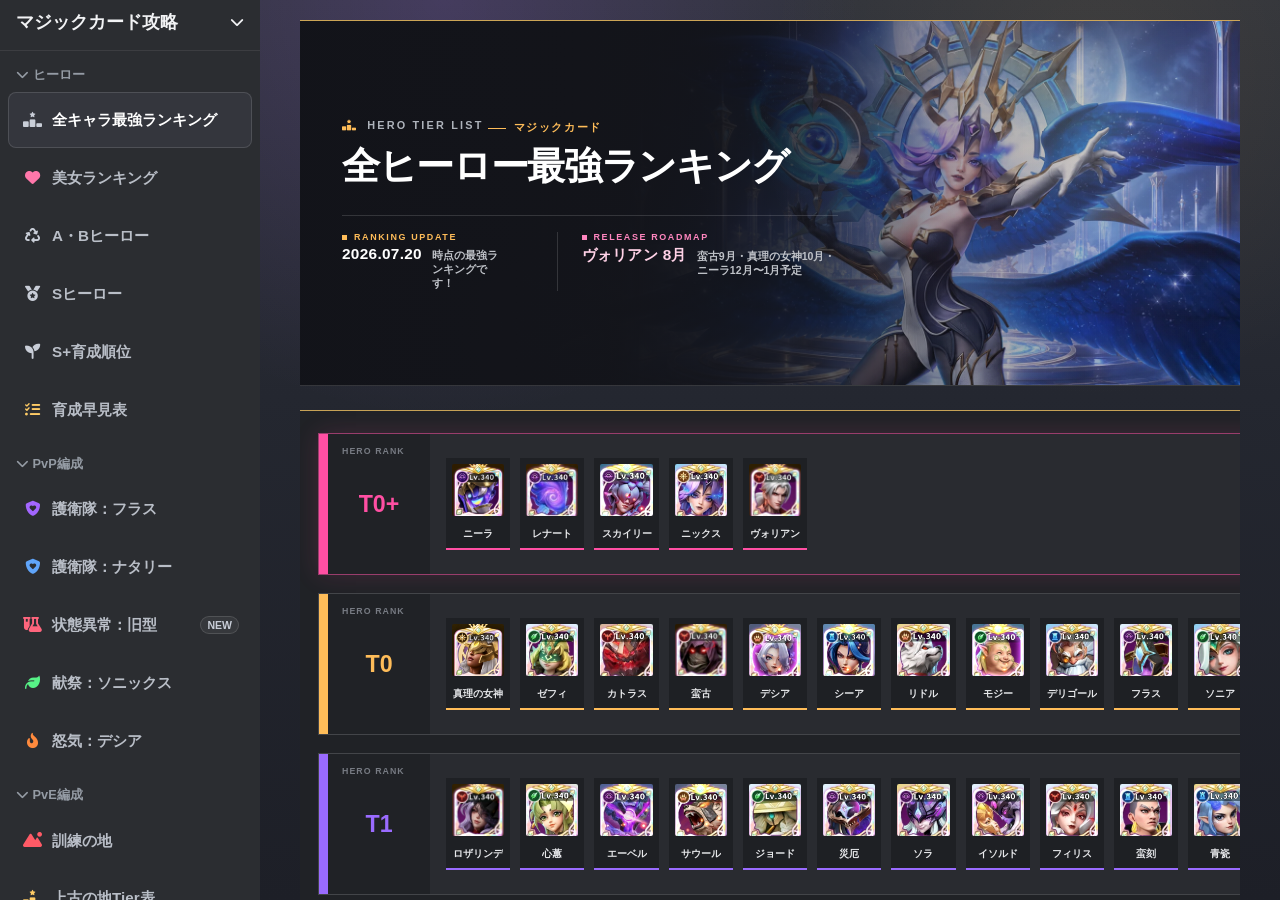
==== index.html @ 2a6bbb3e "Redesign exclusive equipment level 40 tier board" ====
<!DOCTYPE html>
<html lang="ja">

<head>
  <meta charset="UTF-8">
  <script async src="https://pagead2.googlesyndication.com/pagead/js/adsbygoogle.js?client=ca-pub-9319517564080738"
    crossorigin="anonymous"></script>
  <meta name="google-adsense-account" content="ca-pub-9319517564080738">

  <meta name="viewport" content="width=device-width, initial-scale=1.0">
  <meta name="robots" content="index, follow">
  <title>【2026年7月最新】マジックカード最強Tier表・シリアルコード｜もみこ</title>
  <meta name="description" content="マジックカードの最強Tier表や最新シリアルコードを毎月更新！PvP&PvEの調整など、もみこが徹底解説します。">

  <link rel="canonical" href="https://magiccard-momiko.com/">

  <link rel="stylesheet" href="https://cdnjs.cloudflare.com/ajax/libs/font-awesome/6.4.0/css/all.min.css">
  <link rel="stylesheet" href="style.css?v=260725-1">
  <link rel="stylesheet" href="css/25-pve-invincible.css?v=260519-1">
  <link rel="stylesheet" href="css/33-exclusive-equipment.css?v=260729-1">

  <link rel="icon" href="image/momiko/favicon.svg" type="image/svg+xml">
  <link rel="icon" href="image/momiko/favicon.ico">
  <link rel="apple-touch-icon" sizes="180x180" href="image/momiko/apple-touch-icon.png">

  <meta property="og:site_name" content="マジックカード攻略＠もみこ">
  <meta property="og:title" content="【2026年7月最新】最強Tier表 | マジックカード攻略＠もみこ">
  <meta property="og:description" content="最新のシリアルコードや最強Tier表を公開中！もみこの徹底検証によるPvP無双の方程式をチェック。">
  <meta property="og:type" content="website">
  <meta property="og:url" content="https://magiccard-momiko.com/">
  <meta property="og:image" content="https://magiccard-momiko.com/images/%E6%A0%AA%E5%BC%8F%E4%BC%9A%E7%A4%BEesusi.webp">

  <meta name="twitter:card" content="summary_large_image">
  <meta name="twitter:site" content="@momichan_0312">
  <meta name="twitter:title" content="【2026年7月最新】最強Tier表 | マジックカード攻略＠もみこ">
  <meta name="twitter:description" content="最新のシリアルコードや最強Tier表を公開中！PvPで勝つための編成をチェックしよう！">
  <meta name="twitter:image" content="https://magiccard-momiko.com/images/%E6%A0%AA%E5%BC%8F%E4%BC%9A%E7%A4%BEesusi.webp">
  <meta name="referrer" content="strict-origin-when-cross-origin">
</head>

<body>

  <!-- メインだぜ -->
  <div class="app-layout">

    <!-- SPのボタン -->
    <button class="hamburger-btn" id="menuToggleBtn">
      <i class="fa-solid fa-bars"></i> メニュー
    </button>

    <!-- サイドバー -->
    <div class="sidebar" id="sidebar">
      <div class="server-name">
        マジックカード攻略
        <i class="fa-solid fa-chevron-down" style="font-size: 0.8em;"></i>
      </div>

      <!-- ヒーロー -->
      <div class="channel-group">
        <div class="channel-header" onclick="toggleGroup(this)">
          <span><i class="fa-solid fa-chevron-down"></i> ヒーロー</span>
        </div>
        <div class="channel-list">
          <a class="channel-item active" href="tier.html">
            <span class="channel-icon"><i class="fa-solid fa-ranking-star"></i></span>
            全キャラ最強ランキング
          </a>
          <a class="channel-item" href="beauty-ranking.html">
            <span class="channel-icon"><i class="fa-solid fa-heart" style="color:#ff77aa;"></i></span>
            美女ランキング
          </a>
          <div class="channel-item" onclick="switchPage('page-ab-hero', this)">
            <span class="channel-icon"><i class="fa-solid fa-recycle"></i></span>
            A・Bヒーロー
          </div>
          <a class="channel-item" href="s-hero.html">
            <span class="channel-icon"><i class="fa-solid fa-medal"></i></span>
            Sヒーロー
          </a>
          <a class="channel-item channel-growth" href="growth-priority.html">
            <span class="channel-icon">
              <i class="fas fa-seedling"></i>
            </span>
            S+育成順位
          </a>
          <div class="channel-item channel-growth-quick" onclick="switchPage('growth-quick-guide', this)">
            <span class="channel-icon">
              <i class="fa-solid fa-list-check"></i>
            </span>
            育成早見表
          </div>
        </div>
      </div>

      <!-- PvP編成 -->
      <div class="channel-group">
        <div class="channel-header" onclick="toggleGroup(this)">
          <span><i class="fa-solid fa-chevron-down"></i> PvP編成</span>
        </div>
        <div class="channel-list">
          <div class="channel-item" onclick="switchPage('page-pvp-teams', this)">
            <span class="channel-icon"><i class="fa-solid fa-shield-heart" style="color:#a366ff;"></i></span>
            護衛隊：フラス
          </div>
          <div class="channel-item" onclick="switchPage('page-natalie-teams', this)">
            <span class="channel-icon"><i class="fa-solid fa-shield-heart" style="color:#60a5fa;"></i></span>
            護衛隊：ナタリー
          </div>
          <div class="channel-item channel-old-status" onclick="switchPage('page-old-status-teams', this)">
            <span class="channel-icon"><i class="fa-solid fa-flask-vial" style="color:#ff657d;"></i></span>
            <span class="channel-text">状態異常：旧型</span>
            <span class="channel-badge">NEW</span>
          </div>
          <div class="channel-item channel-sonix" onclick="switchPage('page-sonix-teams', this)">
            <span class="channel-icon"><i class="fa-solid fa-leaf"></i></span>
            <span class="channel-text">献祭：ソニックス</span>
          </div>
	          <div class="channel-item channel-decia" onclick="switchPage('page-decia-teams', this)">
	            <span class="channel-icon"><i class="fa-solid fa-fire-flame-curved" style="color:#ff8a3d;"></i></span>
	            <span class="channel-text">怒気：デシア</span>
	          </div>
		        </div>
		      </div>

      <!-- PvE編成 -->
      <div class="channel-group">
        <div class="channel-header" onclick="toggleGroup(this)">
          <span><i class="fa-solid fa-chevron-down"></i> PvE編成</span>
        </div>
        <div class="channel-list">
          <div class="channel-item channel-pve" onclick="switchPage('page-pve-invincible', this)">
            <span class="channel-icon"><i class="fa-solid fa-mountain-sun" style="color:#ff5a66;"></i></span>
            <span class="channel-text">訓練の地</span>
          </div>
          <div class="channel-item channel-pve-ancient" onclick="switchPage('page-pve-ancient-tier', this)">
            <span class="channel-icon"><i class="fa-solid fa-ranking-star" style="color:#ffcc66;"></i></span>
            <span class="channel-text">上古の地Tier表</span>
          </div>
          <div class="channel-item channel-pve-defense" onclick="switchPage('page-pve-defense', this)">
            <span class="channel-icon"><i class="fa-solid fa-shield-halved" style="color:#8bd5ff;"></i></span>
            <span class="channel-text">防御力とは</span>
          </div>
        </div>
      </div>


      <!-- 溶火関連 -->
      <div class="channel-group">
        <div class="channel-header" onclick="toggleGroup(this)">
          <span><i class="fa-solid fa-chevron-down"></i> 溶火関連</span>
        </div>
        <div class="channel-list">
          <div class="channel-item" onclick="location.href='membership.html#page-member-decia-trial'">
            <span class="channel-icon"><i class="fa-solid fa-fire-flame-curved" style="color:#ff7a3d;"></i></span>
            <span class="channel-text">天域試練：デシア</span>
          </div>
          <div class="channel-item" onclick="location.href='membership.html#page-member-sonia-trial'">
            <span class="channel-icon"><i class="fa-solid fa-fire-flame-curved" style="color:#ff7a3d;"></i></span>
            <span class="channel-text">天域試練：ソニア</span>
          </div>
        </div>
      </div>


      <!-- ルーン&神器&宝石 -->
      <div class="channel-group">
        <div class="channel-header" onclick="toggleGroup(this)">
          <span><i class="fa-solid fa-chevron-down"></i> 宝石&ルーン&神器</span>
        </div>
        <div class="channel-list">
          <a class="channel-item" href="rune.html">
            <span class="channel-icon"><i class="fa-solid fa-gem"></i></span>
            ルーン
          </a>
          <a class="channel-item" href="abyss-artifact.html">
            <span class="channel-icon"><i class="fa-solid fa-wand-magic-sparkles"></i></span>
            魔王神器
          </a>
          <div class="channel-item" onclick="switchPage('page-t2-equip', this)">
            <span class="channel-icon"><i class="fa-solid fa-hammer"></i></span>
            T2装備
          </div>
          <div class="channel-item channel-exclusive-equipment" onclick="switchPage('page-exclusive-equipment', this)">
            <span class="channel-icon"><i class="fa-solid fa-shield-halved"></i></span>
            専用装備
          </div>

        </div>
      </div>

      <!-- シリアルコード -->
      <div class="channel-group">
        <div class="channel-header" onclick="toggleGroup(this)">
          <span><i class="fa-solid fa-chevron-down"></i> お役立ち情報</span>
        </div>
        <div class="channel-list">
          <a class="channel-item" href="serial.html">
            <span class="channel-icon"><i class="fa-solid fa-gift"></i></span>
            シリアルコード・動画
          </a>
        </div>
      </div>

      <!-- 新ヒーロー -->
      <div class="channel-group">
        <div class="channel-header" onclick="toggleGroup(this)">
          <span><i class="fa-solid fa-chevron-down"></i> 新ヒーロー</span>
        </div>
        <div class="channel-list">
          <div class="channel-item" onclick="switchPage('page-member-abel', this)">
            <span class="channel-icon"><i class="fa-brands fa-optin-monster" style="color: #a366ff;"></i></span>
            エーベル
          </div>
          <div class="channel-item channel-thea" onclick="switchPage('page-member-thea', this)">
            <span class="channel-icon"><i class="fas fa-umbrella" style="color:#58b7ff;"></i></span>
            シーア
          </div>
        </div>
      </div>

      <!-- ダメージレース -->
      <div class="channel-group">
        <div class="channel-header" onclick="toggleGroup(this)">
          <span><i class="fa-solid fa-chevron-down"></i> ダメージレース</span>
        </div>
        <div class="channel-list">
          <div class="channel-item" onclick="switchPage('page-catherine-teaser', this)">
            <span class="channel-icon"><i class="fa-solid fa-lock" style="color:#ffcc66;"></i></span>
            祈願ボス：カトリーヌ編
          </div>
        </div>
      </div>

      <!-- メンバー限定 -->
      <div class="channel-group">
        <div class="channel-header" onclick="toggleGroup(this)">
          <span><i class="fa-solid fa-chevron-down"></i> メンバー限定</span>
        </div>
        <div class="channel-list">

          <div class="channel-item" style="color: #f1c40f;" onclick="location.href='membership.html'">
            <span class="channel-icon"><i class="fa-solid fa-lock"></i></span>
            広告なしサイトはこちら
          </div>
          <div class="channel-item" style="color: #f1c40f;"
            onclick="window.open('https://www.youtube.com/@momichan_0312/join', '_blank')">
            <span class="channel-icon"><i class="fa-solid fa-crown"></i></span>
            個別アカウント診断
          </div>
          <div class="channel-item" style="color: #00B900;"
            onclick="window.open('https://line.me/ti/g2/Qju4qzY1-Lb9ZEFKfv7YUlEfc824g87PincgiA', '_blank')">
            <span class="channel-icon"><i class="fa-brands fa-line"></i></span>
            無料オプチャ（540人越）
          </div>
        </div>
      </div>
    </div>

    <div class="sidebar-overlay" id="sidebarOverlay"></div>

    <!-- メインコンテンツ -->
    <div class="main-content">
      <!-- 最強ランキング26年7月版 -->
      <div id="page-tier" class="page-section active-page">
        <div style="display: flex; flex-wrap: wrap; gap: 24px;">

          <div style="flex: 1; min-width: 320px;">
            <section class="tier-hero-panel">
              <div class="tier-hero-copy">
                <p class="tier-hero-kicker"><i class="fa-solid fa-ranking-star"></i> HERO TIER LIST</p>
                <p class="tier-game-label">マジックカード</p>
                <h1 class="page-main-title">全ヒーロー最強ランキング</h1>
                <div class="tier-hero-meta" aria-label="ランキング更新情報">
                  <div class="tier-hero-meta__item">
                    <span>RANKING UPDATE</span>
                    <strong>2026.07.20</strong>
                    <small>時点の最強ランキングです！</small>
                  </div>
                  <div class="tier-hero-meta__item tier-hero-meta__item--next">
                    <span>RELEASE ROADMAP</span>
                    <strong>ヴォリアン 8月</strong>
                    <small>蛮古9月・真理の女神10月・ニーラ12月〜1月予定</small>
                  </div>
                </div>
              </div>
            </section>

            <div class="tier-container hero-tier-board" id="hero-tier-table">

              <div class="tier-row" id="tier-t0-plus">
                <div class="tier-label bg-t0p">T0+</div>
                <div class="tier-chars">
                  <div class="char-card" onclick="openModal('ニーラ')">
                    <div class="char-img" style="background-image: url('image/hero/nira.webp');"></div>
                    <div class="char-name">ニーラ</div>
                  </div>
                  <div class="char-card" onclick="openModal('レナート')">
                    <div class="char-img" style="background-image: url('image/hero/renato.webp');"></div>
                    <div class="char-name">レナート</div>
                  </div>
                  <div class="char-card" onclick="openModal('スカイリー')">
                    <div class="char-img" style="background-image: url('image/hero/skylie.webp');"></div>
                    <div class="char-name">スカイリー</div>
                  </div>
                  <div class="char-card" onclick="openModal('ニックス')">
                    <div class="char-img" style="background-image: url('image/hero/nyx.webp');"></div>
                    <div class="char-name">ニックス</div>
                  </div>
                  <div class="char-card" onclick="openModal('ヴォリアン')">
                    <div class="char-img" style="background-image: url('image/hero/vorian.webp');"></div>
                    <div class="char-name">ヴォリアン</div>
                  </div>
                </div>
              </div>

              <div class="tier-row" id="tier-t0">
                <div class="tier-label bg-t0">T0</div>
                <div class="tier-chars">
                  <div class="char-card" onclick="openModal('真理の女神')">
                    <div class="char-img" style="background-image: url('image/hero/shinri.webp');"></div>
                    <div class="char-name">真理の女神</div>
                  </div>
                  <div class="char-card" onclick="openModal('ゼフィ')">
                    <div class="char-img" style="background-image: url('image/hero/zefi.webp');"></div>
                    <div class="char-name">ゼフィ</div>
                  </div>
                  <div class="char-card" onclick="openModal('カトラス')">
                    <div class="char-img" style="background-image: url('image/hero/katras.webp');"></div>
                    <div class="char-name">カトラス</div>
                  </div>
                  <div class="char-card" onclick="openModal('蛮古')">
                    <div class="char-img" style="background-image: url('image/hero/banko.webp');"></div>
                    <div class="char-name">蛮古</div>
                  </div>
                  <div class="char-card" onclick="openModal('デシア')">
                    <div class="char-img" style="background-image: url('image/hero/decia.webp');"></div>
                    <div class="char-name">デシア</div>
                  </div>
                  <div class="char-card" onclick="openModal('シーア')">
                    <div class="char-img" style="background-image: url('image/hero/tea.webp');"></div>
                    <div class="char-name">シーア</div>
                  </div>
                  <div class="char-card" onclick="openModal('リドル')">
                    <div class="char-img" style="background-image: url('image/hero/riddle.webp');"></div>
                    <div class="char-name">リドル</div>
                  </div>
                  <div class="char-card" onclick="openModal('モジー')">
                    <div class="char-img" style="background-image: url('image/hero/mosey.webp');"></div>
                    <div class="char-name">モジー</div>
                  </div>
                  <div class="char-card" onclick="openModal('デリゴール')">
                    <div class="char-img" style="background-image: url('image/hero/derigol.webp');"></div>
                    <div class="char-name">デリゴール</div>
                  </div>
                  <div class="char-card" onclick="openModal('フラス')">
                    <div class="char-img" style="background-image: url('image/hero/flas.webp');"></div>
                    <div class="char-name">フラス</div>
                  </div>
                  <div class="char-card" onclick="openModal('ソニア')">
                    <div class="char-img" style="background-image: url('image/hero/sonia.webp');"></div>
                    <div class="char-name">ソニア</div>
                  </div>
                </div>
              </div>

              <div class="tier-row" id="tier-t1">
                <div class="tier-label bg-t1">T1</div>
                <div class="tier-chars">
                  <div class="char-card" onclick="openModal('ロザリンデ')">
                    <div class="char-img" style="background-image: url('image/hero/rozalind.webp');"></div>
                    <div class="char-name">ロザリンデ</div>
                  </div>
                  <div class="char-card" onclick="openModal('心蕙')">
                    <div class="char-img" style="background-image: url('image/hero/shinfi.webp');"></div>
                    <div class="char-name">心蕙</div>
                  </div>
                  <div class="char-card" onclick="openModal('エーベル')">
                    <div class="char-img" style="background-image: url('image/hero/abel.webp');"></div>
                    <div class="char-name">エーベル</div>
                  </div>
                  <div class="char-card" onclick="openModal('サウール')">
                    <div class="char-img" style="background-image: url('image/hero/saul.webp');"></div>
                    <div class="char-name">サウール</div>
                  </div>
                  <div class="char-card" onclick="openModal('ジョード')">
                    <div class="char-img" style="background-image: url('image/hero/jodo.webp');"></div>
                    <div class="char-name">ジョード</div>
                  </div>
                  <div class="char-card" onclick="openModal('災厄')">
                    <div class="char-img" style="background-image: url('image/hero/saiyaku.webp');"></div>
                    <div class="char-name">災厄</div>
                  </div>
                  <div class="char-card" onclick="openModal('ソラ')">
                    <div class="char-img" style="background-image: url('image/hero/sora.webp');"></div>
                    <div class="char-name">ソラ</div>
                  </div>
                  <div class="char-card" onclick="openModal('イソルド')">
                    <div class="char-img" style="background-image: url('image/hero/isolde.webp');"></div>
                    <div class="char-name">イソルド</div>
                  </div>
                  <div class="char-card" onclick="openModal('フィリス')">
                    <div class="char-img" style="background-image: url('image/hero/fillis.webp');"></div>
                    <div class="char-name">フィリス</div>
                  </div>
                  <div class="char-card" onclick="openModal('蛮刻')">
                    <div class="char-img" style="background-image: url('image/hero/bankoku.webp');"></div>
                    <div class="char-name">蛮刻</div>
                  </div>
                  <div class="char-card" onclick="openModal('青瓷')">
                    <div class="char-img" style="background-image: url('image/hero/seiji.webp');"></div>
                    <div class="char-name">青瓷</div>
                  </div>
                  <div class="char-card" onclick="openModal('フェニックス')">
                    <div class="char-img" style="background-image: url('image/hero/fenix.webp');"></div>
                    <div class="char-name">フェニックス</div>
                  </div>
                </div>
              </div>

              <div class="tier-row" id="tier-t15">
                <div class="tier-label bg-t15">T1.5</div>
                <div class="tier-chars">
                  <div class="char-card" onclick="openModal('カトリーヌ')">
                    <div class="char-img" style="background-image: url('image/hero/katorinu.webp');"></div>
                    <div class="char-name">カトリーヌ</div>
                  </div>
                  <div class="char-card" onclick="openModal('ヴァルキリー')">
                    <div class="char-img" style="background-image: url('image/hero/valkyrie.webp');"></div>
                    <div class="char-name">ヴァルキリー</div>
                  </div>
                  <div class="char-card" onclick="openModal('セリーナ')">
                    <div class="char-img" style="background-image: url('image/hero/serina.webp');"></div>
                    <div class="char-name">セリーナ</div>
                  </div>
                  <div class="char-card" onclick="openModal('ケイン')">
                    <div class="char-img" style="background-image: url('image/hero/kein.webp');"></div>
                    <div class="char-name">ケイン</div>
                  </div>
                  <div class="char-card" onclick="openModal('サとミ')">
                    <div class="char-img" style="background-image: url('image/hero/satomi.webp');"></div>
                    <div class="char-name">サとミ</div>
                  </div>
                  <div class="char-card" onclick="openModal('生の女神')">
                    <div class="char-img" style="background-image: url('image/hero/seinomegami.webp');"></div>
                    <div class="char-name">生の女神</div>
                  </div>
                  <div class="char-card" onclick="openModal('ベリル')">
                    <div class="char-img" style="background-image: url('image/hero/beril.webp');"></div>
                    <div class="char-name">ベリル</div>
                  </div>
                  <div class="char-card" onclick="openModal('霊魂の神')">
                    <div class="char-img" style="background-image: url('image/hero/reikon.webp');"></div>
                    <div class="char-name">霊魂の神</div>
                  </div>
                  <div class="char-card" onclick="openModal('アヌビス')">
                    <div class="char-img" style="background-image: url('image/hero/anubis.webp');"></div>
                    <div class="char-name">アヌビス</div>
                  </div>
                  <div class="char-card" onclick="openModal('大荒蛮神')">
                    <div class="char-img" style="background-image: url('image/hero/banshin.webp');"></div>
                    <div class="char-name">大荒蛮神</div>
                  </div>
                  <div class="char-card" onclick="openModal('レクサー')">
                    <div class="char-img" style="background-image: url('image/hero/rexcer.webp');"></div>
                    <div class="char-name">レクサー</div>
                  </div>
                  <div class="char-card" onclick="openModal('ソフィア')">
                    <div class="char-img" style="background-image: url('image/hero/sofia.webp');"></div>
                    <div class="char-name">ソフィア</div>
                  </div>
                </div>
              </div>

              <div class="tier-row" id="tier-t2">
                <div class="tier-label bg-t2">T2</div>
                <div class="tier-chars">
                  <div class="char-card" onclick="openModal('ナタリー')">
                    <div class="char-img" style="background-image: url('image/hero/natari.webp');"></div>
                    <div class="char-name">ナタリー</div>
                  </div>
                  <div class="char-card" onclick="openModal('ダフネ')">
                    <div class="char-img" style="background-image: url('image/hero/dafne.webp');"></div>
                    <div class="char-name">ダフネ</div>
                  </div>
                  <div class="char-card" onclick="openModal('海洋の姫')">
                    <div class="char-img" style="background-image: url('image/hero/kaiyounohime.webp');"></div>
                    <div class="char-name">海洋の姫</div>
                  </div>
                  <div class="char-card" onclick="openModal('ペディア')">
                    <div class="char-img" style="background-image: url('image/hero/pedhia.webp');"></div>
                    <div class="char-name">ペディア</div>
                  </div>
                  <div class="char-card" onclick="openModal('アヴィ')">
                    <div class="char-img" style="background-image: url('image/hero/avi.webp');"></div>
                    <div class="char-name">アヴィ</div>
                  </div>
                  <div class="char-card" onclick="openModal('伏義')">
                    <div class="char-img" style="background-image: url('image/hero/fuki.webp');"></div>
                    <div class="char-name">伏義</div>
                  </div>
                  <div class="char-card" onclick="openModal('スパルタ')">
                    <div class="char-img" style="background-image: url('image/hero/spalta.webp');"></div>
                    <div class="char-name">スパルタ</div>
                  </div>
                  <div class="char-card" onclick="openModal('エルリニー')">
                    <div class="char-img" style="background-image: url('image/hero/elnriny.webp');"></div>
                    <div class="char-name">エルリニー</div>
                  </div>
                  <div class="char-card" onclick="openModal('アヴィリア')">
                    <div class="char-img" style="background-image: url('image/hero/aviria.webp');"></div>
                    <div class="char-name">アヴィリア</div>
                  </div>
                  <div class="char-card" onclick="openModal('シルサ')">
                    <div class="char-img" style="background-image: url('image/hero/shirusa.webp');"></div>
                    <div class="char-name">シルサ</div>
                  </div>
                  <div class="char-card" onclick="openModal('司雷の神')">
                    <div class="char-img" style="background-image: url('image/hero/sirai.webp');"></div>
                    <div class="char-name">司雷の神</div>
                  </div>
                </div>
              </div>

              <div class="tier-row" id="tier-t3">
                <div class="tier-label bg-t3">T3</div>
                <div class="tier-chars">
                  <div class="char-card" onclick="openModal('輪廻の神')">
                    <div class="char-img" style="background-image: url('image/hero/rinenokami.webp');"></div>
                    <div class="char-name">輪廻の神</div>
                  </div>
                  <div class="char-card" onclick="openModal('ライランドール')">
                    <div class="char-img" style="background-image: url('image/hero/rairandoll.webp');"></div>
                    <div class="char-name">ライラン</div>
                  </div>
                  <div class="char-card" onclick="openModal('カリスト')">
                    <div class="char-img" style="background-image: url('image/hero/karist.webp');"></div>
                    <div class="char-name">カリスト</div>
                  </div>
                  <div class="char-card" onclick="openModal('クリスタ')">
                    <div class="char-img" style="background-image: url('image/hero/crista.webp');"></div>
                    <div class="char-name">クリスタ</div>
                  </div>
                  <div class="char-card" onclick="openModal('アルバレス')">
                    <div class="char-img" style="background-image: url('image/hero/alvares.webp');"></div>
                    <div class="char-name">アルバレス</div>
                  </div>
                  <div class="char-card" onclick="openModal('デニス')">
                    <div class="char-img" style="background-image: url('image/hero/denis.webp');"></div>
                    <div class="char-name">デニス</div>
                  </div>
                  <div class="char-card" onclick="openModal('アンダル')">
                    <div class="char-img" style="background-image: url('image/hero/andal.webp');"></div>
                    <div class="char-name">アンダル</div>
                  </div>
                  <div class="char-card" onclick="openModal('フェアリー')">
                    <div class="char-img" style="background-image: url('image/hero/fairy.webp');"></div>
                    <div class="char-name">フェアリー</div>
                  </div>
                  <div class="char-card" onclick="openModal('ルビィ')">
                    <div class="char-img" style="background-image: url('image/hero/ruby.webp');"></div>
                    <div class="char-name">ルビィ</div>
                  </div>
                  <div class="char-card" onclick="openModal('ファルゴン')">
                    <div class="char-img" style="background-image: url('image/hero/falgon.webp');"></div>
                    <div class="char-name">ファルゴン</div>
                  </div>
                  <div class="char-card" onclick="openModal('ドラゴニック')">
                    <div class="char-img" style="background-image: url('image/hero/dragonic.webp');"></div>
                    <div class="char-name">ドラゴニック</div>
                  </div>
                  <div class="char-card" onclick="openModal('アンドレ')">
                    <div class="char-img" style="background-image: url('image/hero/andore.webp');"></div>
                    <div class="char-name">アンドレ</div>
                  </div>
                </div>
              </div>

              <div class="tier-row" id="tier-t4">
                <div class="tier-label bg-t4">T4</div>
                <div class="tier-chars">
                  <div class="char-card" onclick="openModal('ジオ')">
                    <div class="char-img" style="background-image: url('image/hero/jio.webp');"></div>
                    <div class="char-name">ジオ</div>
                  </div>
                  <div class="char-card" onclick="openModal('ケリディア')">
                    <div class="char-img" style="background-image: url('image/hero/keridhia.webp');"></div>
                    <div class="char-name">ケリディア</div>
                  </div>
                  <div class="char-card" onclick="openModal('ミラナ')">
                    <div class="char-img" style="background-image: url('image/hero/mirana.webp');"></div>
                    <div class="char-name">ミラナ</div>
                  </div>
                  <div class="char-card" onclick="openModal('モニカ')">
                    <div class="char-img" style="background-image: url('image/hero/monica.webp');"></div>
                    <div class="char-name">モニカ</div>
                  </div>
                  <div class="char-card" onclick="openModal('顔なき者')">
                    <div class="char-img" style="background-image: url('image/hero/kaonakimono.webp');"></div>
                    <div class="char-name">顔なき者</div>
                  </div>
                  <div class="char-card" onclick="openModal('ミス')">
                    <div class="char-img" style="background-image: url('image/hero/miss.webp');"></div>
                    <div class="char-name">ミス</div>
                  </div>
                  <div class="char-card" onclick="openModal('エドリック')">
                    <div class="char-img" style="background-image: url('image/hero/edorik.webp');"></div>
                    <div class="char-name">エドリック</div>
                  </div>
                  <div class="char-card" onclick="openModal('マファータ')">
                    <div class="char-img" style="background-image: url('image/hero/mafata.webp');"></div>
                    <div class="char-name">マファータ</div>
                  </div>
                  <div class="char-card" onclick="openModal('セシーナ')">
                    <div class="char-img" style="background-image: url('image/hero/sesina.webp');"></div>
                    <div class="char-name">セシーナ</div>
                  </div>
                  <div class="char-card" onclick="openModal('ファリネッリ')">
                    <div class="char-img" style="background-image: url('image/hero/farineri.webp');"></div>
                    <div class="char-name">ファリネ</div>
                  </div>
                  <div class="char-card" onclick="openModal('オリラ')">
                    <div class="char-img" style="background-image: url('image/hero/olira.webp');"></div>
                    <div class="char-name">オリラ</div>
                  </div>
                  <div class="char-card" onclick="openModal('マリッサ')">
                    <div class="char-img" style="background-image: url('image/hero/marissa.webp');"></div>
                    <div class="char-name">マリッサ</div>
                  </div>
                </div>
              </div>
            </div>

            <section class="strategy-article battle-board" id="tier-strategy">
              <header class="battle-board__intro">
                <div class="battle-board__edition"><span>2026</span><strong>JUL.20</strong></div>
                <div>
                  <p class="battle-board__kicker">MOMIKO'S PVP FIELD NOTES</p>
                  <h2>最強の6チーム</h2>
                  <p>4勝を取りにいく、現在の6チーム編成。</p>
                </div>
              </header>
              <div class="battle-board__teams">
              <article class="battle-team battle-team--t0" id="tier-team-decia">
                <header class="battle-team__head">
                  <div class="battle-team__rank"><span>RANK</span><strong>01</strong></div>
                  <div class="battle-team__identity">
                    <div class="battle-team__meta"><span class="battle-team__tier">T0</span><span>CURRENT LEADER</span></div>
                    <h3>デシア</h3>
                    <p>ミラーか状態異常が、ほぼ唯一の負け筋。</p>
                  </div>
                </header>
                <div class="battle-roster" aria-label="デシアの6人編成">
                    <figure class="battle-roster__hero"><img src="image/hero/saul.webp" alt="サウール" loading="lazy"><figcaption>サウール</figcaption></figure>
                    <figure class="battle-roster__hero"><img src="image/hero/riddle.webp" alt="リドル" loading="lazy"><figcaption>リドル</figcaption></figure>
                    <figure class="battle-roster__hero"><img src="image/hero/derigol.webp" alt="デリゴール" loading="lazy"><figcaption>デリゴール</figcaption></figure>
                    <figure class="battle-roster__hero"><img src="image/hero/decia.webp" alt="デシア" loading="lazy"><figcaption>デシア</figcaption></figure>
                    <figure class="battle-roster__hero"><img src="image/hero/abel.webp" alt="エーベル" loading="lazy"><figcaption>エーベル</figcaption></figure>
                    <figure class="battle-roster__hero"><img src="image/hero/jodo.webp" alt="ジョード" loading="lazy"><figcaption>ジョード</figcaption></figure>
                </div>
              </article>
              <article class="battle-team battle-team--t0" id="tier-team-flas">
                <header class="battle-team__head">
                  <div class="battle-team__rank"><span>RANK</span><strong>02</strong></div>
                  <div class="battle-team__identity">
                    <div class="battle-team__meta"><span class="battle-team__tier">T0</span><span>SECOND SEED</span></div>
                    <h3>フラス護衛隊</h3>
                    <p>エーベルなしデシアと状態異常を完封。</p>
                  </div>
                </header>
                <div class="battle-roster" aria-label="フラス護衛隊の6人編成">
                    <figure class="battle-roster__hero"><img src="image/hero/mosey.webp" alt="モジー" loading="lazy"><figcaption>モジー</figcaption></figure>
                    <figure class="battle-roster__hero"><img src="image/hero/tea.webp" alt="シーア" loading="lazy"><figcaption>シーア</figcaption></figure>
                    <figure class="battle-roster__hero"><img src="image/hero/skylie.webp" alt="スカイリー" loading="lazy"><figcaption>スカイリー</figcaption></figure>
                    <figure class="battle-roster__hero"><img src="image/hero/shinfi.webp" alt="心蕙" loading="lazy"><figcaption>心蕙</figcaption></figure>
                    <figure class="battle-roster__hero"><img src="image/hero/flas.webp" alt="フラス" loading="lazy"><figcaption>フラス</figcaption></figure>
                    <figure class="battle-roster__hero"><img src="image/hero/renato.webp" alt="レナート" loading="lazy"><figcaption>レナート</figcaption></figure>
                </div>
              </article>
              <article class="battle-team battle-team--t1" id="tier-team-status">
                <header class="battle-team__head">
                  <div class="battle-team__rank"><span>RANK</span><strong>03</strong></div>
                  <div class="battle-team__identity">
                    <div class="battle-team__meta"><span class="battle-team__tier">T1</span><span>COUNTER PICK</span></div>
                    <h3>状態異常</h3>
                    <p>デシアへ当てて勝ち筋を作る3番手。</p>
                  </div>
                </header>
                <div class="battle-roster" aria-label="状態異常の6人編成">
                    <figure class="battle-roster__hero"><img src="image/hero/katras.webp" alt="カトラス" loading="lazy"><figcaption>カトラス</figcaption></figure>
                    <figure class="battle-roster__hero"><img src="image/hero/nyx.webp" alt="ニックス" loading="lazy"><figcaption>ニックス</figcaption></figure>
                    <figure class="battle-roster__hero"><img src="image/hero/zefi.webp" alt="ゼフィ" loading="lazy"><figcaption>ゼフィ</figcaption></figure>
                    <figure class="battle-roster__hero"><img src="image/hero/fillis.webp" alt="フィリス" loading="lazy"><figcaption>フィリス</figcaption></figure>
                    <figure class="battle-roster__hero"><img src="image/hero/anubis.webp" alt="アヌビス" loading="lazy"><figcaption>アヌビス</figcaption></figure>
                    <figure class="battle-roster__hero"><img src="image/hero/beril.webp" alt="ベリル" loading="lazy"><figcaption>ベリル</figcaption></figure>
                </div>
              </article>
              <article class="battle-team battle-team--t15" id="tier-team-sonia">
                <header class="battle-team__head">
                  <div class="battle-team__rank"><span>RANK</span><strong>04</strong></div>
                  <div class="battle-team__identity">
                    <div class="battle-team__meta"><span class="battle-team__tier">T1.5</span><span>LOWER BRACKET HUNTER</span></div>
                    <h3>ソニア＆サとミ</h3>
                    <p>状態異常以下を確実に拾う。</p>
                  </div>
                </header>
                <div class="battle-roster" aria-label="ソニア＆サとミの6人編成">
                    <figure class="battle-roster__hero"><img src="image/hero/isolde.webp" alt="イソルド" loading="lazy"><figcaption>イソルド</figcaption></figure>
                    <figure class="battle-roster__hero"><img src="image/hero/reikon.webp" alt="霊魂の神" loading="lazy"><figcaption>霊魂の神</figcaption></figure>
                    <figure class="battle-roster__hero"><img src="image/hero/bankoku.webp" alt="蛮刻" loading="lazy"><figcaption>蛮刻</figcaption></figure>
                    <figure class="battle-roster__hero"><img src="image/hero/sonia.webp" alt="ソニア" loading="lazy"><figcaption>ソニア</figcaption></figure>
                    <figure class="battle-roster__hero"><img src="image/hero/satomi.webp" alt="サとミ" loading="lazy"><figcaption>サとミ</figcaption></figure>
                    <figure class="battle-roster__hero"><img src="image/hero/kein.webp" alt="ケイン" loading="lazy"><figcaption>ケイン</figcaption></figure>
                </div>
              </article>
              <article class="battle-team battle-team--t15" id="tier-team-sora">
                <header class="battle-team__head">
                  <div class="battle-team__rank"><span>RANK</span><strong>05</strong></div>
                  <div class="battle-team__identity">
                    <div class="battle-team__meta"><span class="battle-team__tier">T1.5</span><span>MATCHUP SPECIALIST</span></div>
                    <h3>ソラ・災厄・フェニックス</h3>
                    <p>ソニア＋ニックスと格下状態異常を狙う。</p>
                  </div>
                </header>
                <div class="battle-roster" aria-label="ソラ・災厄・フェニックスの6人編成">
                    <figure class="battle-roster__hero"><img src="image/hero/valkyrie.webp" alt="ヴァルキリー" loading="lazy"><figcaption>ヴァルキリー</figcaption></figure>
                    <figure class="battle-roster__hero"><img src="image/hero/serina.webp" alt="セリーナ" loading="lazy"><figcaption>セリーナ</figcaption></figure>
                    <figure class="battle-roster__hero"><img src="image/hero/avi.webp" alt="アヴィ" loading="lazy"><figcaption>アヴィ</figcaption></figure>
                    <figure class="battle-roster__hero"><img src="image/hero/sora.webp" alt="ソラ" loading="lazy"><figcaption>ソラ</figcaption></figure>
                    <figure class="battle-roster__hero"><img src="image/hero/saiyaku.webp" alt="災厄" loading="lazy"><figcaption>災厄</figcaption></figure>
                    <figure class="battle-roster__hero"><img src="image/hero/fenix.webp" alt="フェニックス" loading="lazy"><figcaption>フェニックス</figcaption></figure>
                </div>
              </article>
              <article class="battle-team battle-team--t2" id="tier-team-seiji">
                <header class="battle-team__head">
                  <div class="battle-team__rank"><span>RANK</span><strong>06</strong></div>
                  <div class="battle-team__identity">
                    <div class="battle-team__meta"><span class="battle-team__tier">T2</span><span>LAST CHANCE</span></div>
                    <h3>青瓷×伏羲</h3>
                    <p>環境外。ただしソニアへの一発に期待。</p>
                  </div>
                </header>
                <div class="battle-roster" aria-label="青瓷×伏羲の6人編成">
                    <figure class="battle-roster__hero"><img src="image/hero/falgon.webp" alt="ファルゴン" loading="lazy"><figcaption>ファルゴン</figcaption></figure>
                    <figure class="battle-roster__hero"><img src="image/hero/banshin.webp" alt="大荒蛮神" loading="lazy"><figcaption>大荒蛮神</figcaption></figure>
                    <figure class="battle-roster__hero"><img src="image/hero/rexcer.webp" alt="レクサー" loading="lazy"><figcaption>レクサー</figcaption></figure>
                    <figure class="battle-roster__hero"><img src="image/hero/seiji.webp" alt="青瓷" loading="lazy"><figcaption>青瓷</figcaption></figure>
                    <figure class="battle-roster__hero"><img src="image/hero/fuki.webp" alt="伏羲" loading="lazy"><figcaption>伏羲</figcaption></figure>
                    <figure class="battle-roster__hero"><img src="image/hero/seinomegami.webp" alt="生の女神" loading="lazy"><figcaption>生の女神</figcaption></figure>
                </div>
              </article>
              </div>
            </section>
            <section class="tier-video-feature" id="tier-video-section">
              <header class="tier-video-feature__head">
                <div class="tier-video-feature__edition"><span>VIDEO</span><strong>OCT.2026</strong></div>
                <div><p>WATCH NEXT</p><h2>26年10月版 最強ランキング</h2></div>
              </header>
              <p class="tier-video-feature__copy">2026年10月環境の最強ヒーロー・編成評価をまとめた動画です。ややバズっている動画なので、シリアルコード入力後にぜひ確認してみてください。</p>
              <div class="youtube-lite" style="background-image: url('https://i.ytimg.com/vi/KIL3XtOCesE/maxresdefault.jpg');"
                onclick="this.innerHTML='<iframe src=\'https://www.youtube.com/embed/KIL3XtOCesE?start=1110&autoplay=1&vq=hd1080\' allow=\'autoplay; encrypted-media\' allowfullscreen></iframe>'">
              </div>
            </section>

          </div>
        </div>
      </div>

      <!-- ルーンTier表 -->
      <div id="page-rune-tier" class="page-section">
        <div style="display: flex; flex-wrap: wrap; gap: 24px;">

          <div style="flex: 1; min-width: 320px;">
            <h1 class="page-main-title">全ルーン最強Tier表と運用解説</h1>
            <div class="update-info">最終更新日: 2026年4月10日 | 監修: もみこ</div>
            <div class="trust-note">
              <strong>誰向け？</strong> ルーンの取得優先度で迷っている方向けです。星6運用を前提に、PvP/PvEで実際に使いやすい組み合わせを中心に整理しています。
            </div>

            <!-- 解説動画 -->
            <div id="rune-video" style="margin-top: 20px; margin-bottom: 40px;">
              <h2 class="article-title"
                style="border-left: 4px solid #ffcc66; padding-left: 10px; font-size: 1.3em; background: rgba(255, 204, 102, 0.1); padding: 10px;">
                必見！ルーン完全解説動画
              </h2>
              <p style="color: #dcddde; margin-bottom: 15px; font-size: 1.1em; line-height: 1.8;">
                星4と星6のルーンの違いや、ルーンの優先順位を網羅した動画です。構成やテキストを読む前に、まずはこちらをご確認ください。
              </p>
              <div class="youtube-lite"
                style="background-image: url('https://i.ytimg.com/vi/Vxx5CPdp-8c/maxresdefault.jpg');"
                onclick="this.innerHTML='<iframe src=\'https://www.youtube.com/embed/Vxx5CPdp-8c?autoplay=1\' style=\'width:100%; height:100%; border:none; border-radius:8px;\' allow=\'autoplay; encrypted-media\' allowfullscreen></iframe>'">
                <div
                  style="position: absolute; top: 50%; left: 50%; transform: translate(-50%, -50%); width: 68px; height: 48px; background-color: rgba(0, 0, 0, 0.7); border-radius: 12px; display: flex; align-items: center; justify-content: center;">
                  <div
                    style="width: 0; height: 0; border-style: solid; border-width: 10px 0 10px 20px; border-color: transparent transparent transparent #fff;">
                  </div>
                </div>
              </div>
            </div>

            <!-- 2個ルーン -->
            <div id="two-piece"
              style="background: #202225; border-left: 4px solid #4ade80; padding: 20px; margin-bottom: 40px; border-radius: 8px;">
              <h2
                style="color: #4ade80; font-size: 1.35em; margin-top: 0; margin-bottom: 15px; border-bottom: 1px solid #4f545c; padding-bottom: 10px;">
                2個で発動するステータスバフ用ルーン
              </h2>
              <p style="color: #dcddde; font-size: 1.1em; line-height: 1.7; margin-bottom: 25px;">
                4個セットで発動する特殊ルーンの空き枠（残り2枠）に装備する基本ルーンです。用途に合わせて「PvP向け」と「PvE向け」で使い分けます。
              </p>

              <div style="margin-bottom: 35px;">
                <h3
                  style="color: #ff66aa; font-size: 1.2em; margin-bottom: 15px; display: flex; align-items: center; gap: 8px;">
                  <i class="fa-solid fa-khanda"></i> PvPで強力なルーン
                </h3>
                <div style="display: grid; grid-template-columns: repeat(auto-fit, minmax(280px, 1fr)); gap: 15px;">

                  <!-- 聖潔 -->
                  <div style="background: #2b2d31; border: 1px solid #4f545c; border-radius: 6px; padding: 18px;">
                    <div style="display: flex; align-items: center; gap: 10px; margin-bottom: 12px;">
                      <div
                        style="width: 44px; height: 44px; background-image: url('image/rune/seiketsu.webp'); background-size: cover; background-position: center; border-radius: 4px; border: 2px solid #1e90ff;">
                      </div>
                      <strong style="color: #fff; font-size: 1.15em;">聖潔：ダメージ軽減</strong>
                    </div>
                    <p style="color: #dcddde; font-size: 1.05em; line-height: 1.6; margin-bottom: 15px;">
                      相手の「ダメージ追加」と相殺する関係にあるため<span style="color: #ffcc66;">PvPで最も輝きます</span>。基本的には<span
                        style="color: #ffcc66;">タンクやサポーター</span>に装備させます。相殺後、ダメージ軽減が70%以上になることはありません。
                    </p>
                    <div style="margin-bottom: 15px;">
                      <span style="font-size: 0.9em; color: #a0a0a0; display: block; margin-bottom: 8px;">▼
                        おすすめヒーロー</span>
                      <div style="display: flex; flex-wrap: wrap; gap: 8px;">
                        <div
                          style="display: flex; align-items: center; background: rgba(30, 144, 255, 0.15); border: 2px solid #1e90ff; padding: 4px; border-radius: 6px;">
                          <div
                            style="width: 32px; height: 32px; background-image: url('image/hero/katras.webp'); background-size: cover; background-position: center; border-radius: 4px;">
                          </div>
                        </div>
                        <div
                          style="display: flex; align-items: center; background: rgba(30, 144, 255, 0.15); border: 2px solid #1e90ff; padding: 4px; border-radius: 6px;">
                          <div
                            style="width: 32px; height: 32px; background-image: url('image/hero/derigol.webp'); background-size: cover; background-position: center; border-radius: 4px;">
                          </div>
                        </div>
                        <div
                          style="display: flex; align-items: center; background: rgba(30, 144, 255, 0.15); border: 2px solid #1e90ff; padding: 4px; border-radius: 6px;">
                          <div
                            style="width: 32px; height: 32px; background-image: url('image/hero/mosey.webp'); background-size: cover; background-position: center; border-radius: 4px;">
                          </div>
                        </div>
                      </div>
                    </div>
                    <div
                      style="font-size: 0.95em; color: #fff; background: #202225; padding: 10px; border-radius: 4px; text-align: center;">
                      <span style="color: #ffcc66; font-weight: bold;">星6：</span> +25% <span
                        style="color: #4f545c; margin: 0 10px;">|</span> <span
                        style="color: #ffcc66; font-weight: bold;">星4・5：</span> +12%
                    </div>
                  </div>

                  <!-- 加護 -->
                  <div style="background: #2b2d31; border: 1px solid #4f545c; border-radius: 6px; padding: 18px;">
                    <div style="display: flex; align-items: center; gap: 10px; margin-bottom: 12px;">
                      <div
                        style="width: 44px; height: 44px; background-image: url('image/rune/kago.webp'); background-size: cover; background-position: center; border-radius: 4px; border: 2px solid #1e90ff;">
                      </div>
                      <strong style="color: #fff; font-size: 1.15em;">加護：会心抵抗率</strong>
                    </div>
                    <p style="color: #dcddde; font-size: 1.05em; line-height: 1.6; margin-bottom: 15px;">
                      主に、敵の会心ダメージを防ぎたい<span style="color: #ffcc66;">後列サポーターに最適</span>です。今のところの印象は「聖潔(星6) ≧ 加護(星6) >
                      聖潔(星4・5)」。<span style="color: #ffcc66;">タンク</span>にも使えます。もみこが地味に注目してるルーンです。
                    </p>
                    <div style="margin-bottom: 15px;">
                      <span style="font-size: 0.9em; color: #a0a0a0; display: block; margin-bottom: 8px;">▼
                        おすすめヒーロー</span>
                      <div style="display: flex; flex-wrap: wrap; gap: 8px;">
                        <div
                          style="display: flex; align-items: center; background: rgba(30, 144, 255, 0.15); border: 2px solid #1e90ff; padding: 4px; border-radius: 6px;">
                          <div
                            style="width: 32px; height: 32px; background-image: url('image/hero/pedhia.webp'); background-size: cover; background-position: center; border-radius: 4px;">
                          </div>
                        </div>
                        <div
                          style="display: flex; align-items: center; background: rgba(30, 144, 255, 0.15); border: 2px solid #1e90ff; padding: 4px; border-radius: 6px;">
                          <div
                            style="width: 32px; height: 32px; background-image: url('image/hero/kein.webp'); background-size: cover; background-position: center; border-radius: 4px;">
                          </div>
                        </div>
                        <div
                          style="display: flex; align-items: center; background: rgba(30, 144, 255, 0.15); border: 2px solid #1e90ff; padding: 4px; border-radius: 6px;">
                          <div
                            style="width: 32px; height: 32px; background-image: url('image/hero/ruby.webp'); background-size: cover; background-position: center; border-radius: 4px;">
                          </div>
                        </div>
                      </div>
                    </div>
                    <div
                      style="font-size: 0.95em; color: #fff; background: #202225; padding: 10px; border-radius: 4px; text-align: center;">
                      <span style="color: #ffcc66; font-weight: bold;">星6：</span> +25% <span
                        style="color: #4f545c; margin: 0 10px;">|</span> <span
                        style="color: #ffcc66; font-weight: bold;">星4・5：</span> +12%
                    </div>
                  </div>

                  <!-- 罪悪 -->
                  <div style="background: #2b2d31; border: 1px solid #4f545c; border-radius: 6px; padding: 18px;">
                    <div style="display: flex; align-items: center; gap: 10px; margin-bottom: 12px;">
                      <div
                        style="width: 44px; height: 44px; background-image: url('image/rune/zaiaku.webp'); background-size: cover; background-position: center; border-radius: 4px; border: 2px solid #ff66aa;">
                      </div>
                      <strong style="color: #fff; font-size: 1.15em;">罪悪：ダメージ追加</strong>
                    </div>
                    <p style="color: #dcddde; font-size: 1.05em; line-height: 1.6; margin-bottom: 15px;">
                      ダメージ追加の上昇で<span style="color: #ffcc66;">火力の底上げ</span>ができます。原則として、<span
                        style="color: #ffcc66;">単体アタッカーや状態異常アタッカー</span>に装備させます。
                    </p>
                    <div style="margin-bottom: 15px;">
                      <span style="font-size: 0.9em; color: #a0a0a0; display: block; margin-bottom: 8px;">▼
                        おすすめヒーロー</span>
                      <div style="display: flex; flex-wrap: wrap; gap: 8px;">
                        <div
                          style="display: flex; align-items: center; background: rgba(255, 102, 170, 0.15); border: 2px solid #ff66aa; padding: 4px; border-radius: 6px;">
                          <div
                            style="width: 32px; height: 32px; background-image: url('image/hero/seiji.webp'); background-size: cover; background-position: center; border-radius: 4px;">
                          </div>
                        </div>
                        <div
                          style="display: flex; align-items: center; background: rgba(255, 102, 170, 0.15); border: 2px solid #ff66aa; padding: 4px; border-radius: 6px;">
                          <div
                            style="width: 32px; height: 32px; background-image: url('image/hero/sonia.webp'); background-size: cover; background-position: center; border-radius: 4px;">
                          </div>
                        </div>
                        <div
                          style="display: flex; align-items: center; background: rgba(255, 102, 170, 0.15); border: 2px solid #ff66aa; padding: 4px; border-radius: 6px;">
                          <div
                            style="width: 32px; height: 32px; background-image: url('image/hero/fillis.webp'); background-size: cover; background-position: center; border-radius: 4px;">
                          </div>
                        </div>
                      </div>
                    </div>
                    <div
                      style="font-size: 0.95em; color: #fff; background: #202225; padding: 10px; border-radius: 4px; text-align: center;">
                      <span style="color: #ffcc66; font-weight: bold;">星6：</span> +30% <span
                        style="color: #4f545c; margin: 0 10px;">|</span> <span
                        style="color: #ffcc66; font-weight: bold;">星4・5：</span> +15%
                    </div>
                  </div>

                  <!-- マニア -->
                  <div style="background: #2b2d31; border: 1px solid #4f545c; border-radius: 6px; padding: 18px;">
                    <div style="display: flex; align-items: center; gap: 10px; margin-bottom: 12px;">
                      <div
                        style="width: 44px; height: 44px; background-image: url('image/rune/mania.webp'); background-size: cover; background-position: center; border-radius: 4px; border: 2px solid #ff66aa;">
                      </div>
                      <strong style="color: #fff; font-size: 1.15em;">マニア：会心率</strong>
                    </div>
                    <p style="color: #dcddde; font-size: 1.05em; line-height: 1.6; margin-bottom: 15px;">
                      回復系サポや範囲アタッカーが基本です。PvEでも<span style="color: #ffcc66;">会心率上限(160%)の要求値を下げられる</span>ため非常に重宝します。
                    </p>
                    <div style="margin-bottom: 15px;">
                      <span style="font-size: 0.9em; color: #a0a0a0; display: block; margin-bottom: 8px;">▼
                        おすすめヒーロー</span>
                      <div style="display: flex; flex-wrap: wrap; gap: 8px;">
                        <div
                          style="display: flex; align-items: center; background: rgba(255, 102, 170, 0.15); border: 2px solid #ff66aa; padding: 4px; border-radius: 6px;">
                          <div
                            style="width: 32px; height: 32px; background-image: url('image/hero/flas.webp'); background-size: cover; background-position: center; border-radius: 4px;">
                          </div>
                        </div>
                        <div
                          style="display: flex; align-items: center; background: rgba(255, 102, 170, 0.15); border: 2px solid #ff66aa; padding: 4px; border-radius: 6px;">
                          <div
                            style="width: 32px; height: 32px; background-image: url('image/hero/skylie.webp'); background-size: cover; background-position: center; border-radius: 4px;">
                          </div>
                        </div>
                        <div
                          style="display: flex; align-items: center; background: rgba(255, 102, 170, 0.15); border: 2px solid #ff66aa; padding: 4px; border-radius: 6px;">
                          <div
                            style="width: 32px; height: 32px; background-image: url('image/hero/rairandoll.webp'); background-size: cover; background-position: center; border-radius: 4px;">
                          </div>
                        </div>
                      </div>
                    </div>
                    <div
                      style="font-size: 0.95em; color: #fff; background: #202225; padding: 10px; border-radius: 4px; text-align: center;">
                      <span style="color: #ffcc66; font-weight: bold;">星6：</span> +30% <span
                        style="color: #4f545c; margin: 0 10px;">|</span> <span
                        style="color: #ffcc66; font-weight: bold;">星4・5：</span> +15%
                    </div>
                  </div>

                </div>
              </div>

              <div>
                <h3
                  style="color: #00b0f4; font-size: 1.2em; margin-bottom: 15px; display: flex; align-items: center; gap: 8px;">
                  <i class="fa-solid fa-dungeon"></i> PvEで強力・その他ルーン
                </h3>
                <div style="display: grid; grid-template-columns: repeat(auto-fit, minmax(280px, 1fr)); gap: 15px;">

                  <!-- 進化 -->
                  <div style="background: #2b2d31; border: 1px solid #4f545c; border-radius: 6px; padding: 18px;">
                    <div style="display: flex; align-items: center; gap: 10px; margin-bottom: 12px;">
                      <div
                        style="width: 44px; height: 44px; background-image: url('image/rune/shinka.webp'); background-size: cover; background-position: center; border-radius: 4px; border: 2px solid #4ade80;">
                      </div>
                      <strong style="color: #fff; font-size: 1.15em;">進化：体力</strong>
                    </div>
                    <p style="color: #dcddde; font-size: 1.05em; line-height: 1.6; margin-bottom: 15px;">
                      ※正味の上昇量は表記%の1割程度なので注意。PvPでは細かな体力調整用として活躍。PvEではダメージ軽減が上限70%が容易で、<span
                        style="color: #ffcc66;">耐久力の底上げ</span>として優先します。
                    </p>
                    <div style="margin-bottom: 15px;">
                      <span style="font-size: 0.9em; color: #a0a0a0; display: block; margin-bottom: 8px;">▼
                        おすすめヒーロー</span>
                      <div style="display: flex; flex-wrap: wrap; gap: 8px;">
                        <div
                          style="display: flex; align-items: center; background: rgba(74, 222, 128, 0.15); border: 2px solid #4ade80; padding: 4px; border-radius: 6px;">
                          <div
                            style="width: 32px; height: 32px; background-image: url('image/hero/nyx.webp'); background-size: cover; background-position: center; border-radius: 4px;">
                          </div>
                        </div>
                        <div
                          style="display: flex; align-items: center; background: rgba(74, 222, 128, 0.15); border: 2px solid #4ade80; padding: 4px; border-radius: 6px;">
                          <div
                            style="width: 32px; height: 32px; background-image: url('image/hero/isolde.webp'); background-size: cover; background-position: center; border-radius: 4px;">
                          </div>
                        </div>
                        <div
                          style="display: flex; align-items: center; background: rgba(74, 222, 128, 0.15); border: 2px solid #4ade80; padding: 4px; border-radius: 6px;">
                          <div
                            style="width: 32px; height: 32px; background-image: url('image/hero/sirai.webp'); background-size: cover; background-position: center; border-radius: 4px;">
                          </div>
                        </div>
                      </div>
                    </div>
                    <div
                      style="font-size: 0.95em; color: #fff; background: #202225; padding: 10px; border-radius: 4px; text-align: center;">
                      <span style="color: #ffcc66; font-weight: bold;">星6：</span> +20% <span
                        style="color: #4f545c; margin: 0 10px;">|</span> <span
                        style="color: #ffcc66; font-weight: bold;">星4・5：</span> +10%
                    </div>
                  </div>

                  <!-- 審判 -->
                  <div style="background: #2b2d31; border: 1px solid #4f545c; border-radius: 6px; padding: 18px;">
                    <div style="display: flex; align-items: center; gap: 10px; margin-bottom: 12px;">
                      <div
                        style="width: 44px; height: 44px; background-image: url('image/rune/shinpan.webp'); background-size: cover; background-position: center; border-radius: 4px; border: 2px solid #ff9900;">
                      </div>
                      <strong style="color: #fff; font-size: 1.15em;">審判：攻撃力</strong>
                    </div>
                    <p style="color: #dcddde; font-size: 1.05em; line-height: 1.6; margin-bottom: 15px;">
                      ※正味の上昇量は表記%の1割程度。PvPではナタリー以外出番なし。PvEでは会心率160%・ダメ追100%の達成が容易なため、<span
                        style="color: #ffcc66;">最後の火力底上げ</span>として重宝します。
                    </p>
                    <div style="margin-bottom: 15px;">
                      <span style="font-size: 0.9em; color: #a0a0a0; display: block; margin-bottom: 8px;">▼
                        おすすめヒーロー</span>
                      <div style="display: flex; flex-wrap: wrap; gap: 8px;">
                        <div
                          style="display: flex; align-items: center; background: rgba(255, 153, 0, 0.15); border: 2px solid #ff9900; padding: 4px; border-radius: 6px;">
                          <div
                            style="width: 32px; height: 32px; background-image: url('image/hero/dafne.webp'); background-size: cover; background-position: center; border-radius: 4px;">
                          </div>
                        </div>
                        <div
                          style="display: flex; align-items: center; background: rgba(255, 153, 0, 0.15); border: 2px solid #ff9900; padding: 4px; border-radius: 6px;">
                          <div
                            style="width: 32px; height: 32px; background-image: url('image/hero/natari.webp'); background-size: cover; background-position: center; border-radius: 4px;">
                          </div>
                        </div>
                      </div>
                    </div>
                    <div
                      style="font-size: 0.95em; color: #fff; background: #202225; padding: 10px; border-radius: 4px; text-align: center;">
                      <span style="color: #ffcc66; font-weight: bold;">星6：</span> +20% <span
                        style="color: #4f545c; margin: 0 10px;">|</span> <span
                        style="color: #ffcc66; font-weight: bold;">星4・5：</span> +10%
                    </div>
                  </div>

                  <!-- 呪滅 -->
                  <div
                    style="background: #2b2d31; border: 1px solid #4f545c; border-radius: 6px; padding: 18px; opacity: 0.85;">
                    <div style="display: flex; align-items: center; gap: 10px; margin-bottom: 12px;">
                      <div
                        style="width: 44px; height: 44px; background-image: url('image/rune/jumetsu.webp'); background-size: cover; background-position: center; border-radius: 4px; border: 2px solid #777;">
                      </div>
                      <strong style="color: #fff; font-size: 1.15em;">呪滅：スキルダメージ</strong>
                    </div>
                    <p style="color: #dcddde; font-size: 1.05em; line-height: 1.6; margin-bottom: 15px;">
                      アクティブスキルの価値が下がりがちな現環境では、基本的に<span style="color: #ffcc66;">出番はありません</span>。
                    </p>
                    <div style="margin-bottom: 15px;">
                      <span style="font-size: 0.9em; color: #a0a0a0; display: block; margin-bottom: 8px;">▼
                        おすすめヒーロー</span>
                      <div style="display: flex; flex-wrap: wrap; gap: 8px;">
                        <div
                          style="display: flex; align-items: center; background: rgba(119, 119, 119, 0.15); border: 2px solid #777; padding: 4px; border-radius: 6px;">
                          <div
                            style="width: 32px; height: 32px; background-image: url('image/hero/rinenokami.webp'); background-size: cover; background-position: center; border-radius: 4px;">
                          </div>
                        </div>
                      </div>
                    </div>
                    <div
                      style="font-size: 0.95em; color: #fff; background: #202225; padding: 10px; border-radius: 4px; text-align: center;">
                      <span style="color: #ffcc66; font-weight: bold;">星6：</span> +30% <span
                        style="color: #4f545c; margin: 0 10px;">|</span> <span
                        style="color: #ffcc66; font-weight: bold;">星4・5：</span> +15%
                    </div>
                  </div>

                </div>
              </div>
            </div>

            <h2 class="article-title" style="border-left: 4px solid #ff9900; padding-left: 10px; font-size: 1.3em;">
              4個発動ルーン：最強Tier表
            </h2>
            <p style="color: #dcddde; font-size: 1.05em; line-height: 1.6; margin-bottom: 20px;">
              こちらは4つ揃えることで強力な特殊能力が発動するルーンの評価です。役割に合わせて攻撃系と守備・サポート系に分けています。
            </p>

            <div class="tier-legend"
              style="font-size: 1.05em; padding: 20px; gap: 12px; line-height: 1.5; margin-bottom: 20px;">
              <div><span style="color:var(--t0); font-weight:bold;">● T0</span> : 3セットは集めたい</div>
              <div><span style="color:var(--t1); font-weight:bold;">● T1</span> : 1~2セットは集めたい</div>
              <div><span style="color:var(--t2); font-weight:bold;">● T2</span> : PvEで活躍</div>
              <div><span style="color:var(--t3); font-weight:bold;">● T3</span> : 局所的なPvEで活躍</div>
              <div><span style="color:var(--t4); font-weight:bold;">● T4</span> : 今は使わない</div>
            </div>

            <!-- 攻撃系ルーン -->
            <div id="attack-tier">
              <h3 style="color: #ff66aa; border-bottom: 1px solid #ff66aa; padding-bottom: 5px;">攻撃系ルーン</h3>

              <div
                style="background: rgba(255, 102, 170, 0.1); border-left: 4px solid #ff66aa; padding: 15px; margin-bottom: 25px; border-radius: 4px;">
                <strong style="color: #ff66aa; font-size: 1.1em; display: block; margin-bottom: 10px;">
                  アタッカールーンは星6での運用が必須！</strong>
                <p style="color: #dcddde; font-size: 1.05em; line-height: 1.6; margin: 0;">
                  星4ルーンは、致命破綻、主宰、天啓以外は性能が低く使い物になりません。そして致命破綻、主宰、天啓も実用レベルではないため、基本的には<span
                    style="color: #ffcc66; font-weight: bold;">星4以下はすべて売却</span>し、星6以上での運用を強く推奨します。
                </p>
              </div>

              <!-- Tier表 -->
              <div class="tier-container" style="margin-bottom: 30px;">
                <div class="tier-row">
                  <div class="tier-label bg-t0"
                    style="background: linear-gradient(135deg, #ff66aa 0%, #d266ff 100%); font-size: 1.4em; font-weight: bold;">
                    T0
                  </div>
                  <div class="tier-chars">
                    <div class="char-card">
                      <div class="char-img"
                        style="background-image: url('image/rune/kyosen.webp'); border: 2px solid #ff66aa; background-position: center;">
                      </div>
                      <div class="char-name" style="font-size: 1.15em; font-weight: bold; margin-top: 6px;">狂戦</div>
                    </div>
                  </div>
                </div>

                <!-- T1 -->
                <div class="tier-row">
                  <div class="tier-label bg-t1"
                    style="background: linear-gradient(135deg, #a366ff 0%, #4f46e5 100%); font-size: 1.4em; font-weight: bold;">
                    T1
                  </div>
                  <div class="tier-chars">
                    <div class="char-card">
                      <div class="char-img"
                        style="background-image: url('image/rune/meika.webp'); border: 2px solid #ff66aa; background-position: center;">
                      </div>
                      <div class="char-name" style="font-size: 1.15em; font-weight: bold; margin-top: 6px;">冥火</div>
                    </div>
                    <div class="char-card">
                      <div class="char-img"
                        style="background-image: url('image/rune/ketsumei.webp'); border: 2px solid #ff66aa; background-position: center;">
                      </div>
                      <div class="char-name" style="font-size: 1.15em; font-weight: bold; margin-top: 6px;">血盟</div>
                    </div>
                    <div class="char-card">
                      <div class="char-img"
                        style="background-image: url('image/rune/kyomu.webp'); border: 2px solid #ff66aa; background-position: center;">
                      </div>
                      <div class="char-name" style="font-size: 1.15em; font-weight: bold; margin-top: 6px;">虚無</div>
                    </div>
                  </div>
                </div>

                <div class="tier-row">
                  <div class="tier-label bg-t2"
                    style="background: linear-gradient(135deg, #00b0f4 0%, #0ea5e9 100%); font-size: 1.4em; font-weight: bold;">
                    T2
                  </div>
                  <div class="tier-chars">
                    <div class="char-card">
                      <div class="char-img"
                        style="background-image: url('image/rune/bushi.webp'); border: 2px solid #ff66aa; background-position: center;">
                      </div>
                      <div class="char-name" style="font-size: 1.15em; font-weight: bold; margin-top: 6px;">武士</div>
                    </div>
                    <div class="char-card">
                      <div class="char-img"
                        style="background-image: url('image/rune/kyoshu.webp'); border: 2px solid #ff66aa; background-position: center;">
                      </div>
                      <div class="char-name" style="font-size: 1.15em; font-weight: bold; margin-top: 6px;">強襲</div>
                    </div>
                  </div>
                </div>

                <div class="tier-row">
                  <div class="tier-label bg-t3"
                    style="background: linear-gradient(135deg, #4ade80 0%, #10b981 100%); font-size: 1.4em; font-weight: bold;">
                    T3
                  </div>
                  <div class="tier-chars">
                    <div class="char-card">
                      <div class="char-img"
                        style="background-image: url('image/rune/ansatsu.webp'); border: 2px solid #4ade80; background-position: center;">
                      </div>
                      <div class="char-name" style="font-size: 1.15em; font-weight: bold; margin-top: 6px;">暗殺</div>
                    </div>
                    <div class="char-card">
                      <div class="char-img"
                        style="background-image: url('image/rune/tenkei.webp'); border: 2px solid #4ade80; background-position: center;">
                      </div>
                      <div class="char-name" style="font-size: 1.15em; font-weight: bold; margin-top: 6px;">天啓</div>
                    </div>
                    <div class="char-card">
                      <div class="char-img"
                        style="background-image: url('image/rune/chimeihatan.webp'); border: 2px solid #4ade80; background-position: center;">
                      </div>
                      <div class="char-name" style="font-size: 1.15em; font-weight: bold; margin-top: 6px;">致命破綻</div>
                    </div>
                  </div>
                </div>

                <div class="tier-row">
                  <div class="tier-label bg-t4"
                    style="background: linear-gradient(135deg, #888 0%, #444 100%); font-size: 1.4em; font-weight: bold;">
                    T4
                  </div>
                  <div class="tier-chars">
                    <div class="char-card" style="opacity: 0.7;">
                      <div class="char-img"
                        style="background-image: url('image/rune/shusai.webp'); border: 2px solid #777; background-position: center;">
                      </div>
                      <div class="char-name"
                        style="color: #bbb; font-size: 1.15em; font-weight: bold; margin-top: 6px;">主宰
                      </div>
                    </div>
                  </div>
                </div>
              </div>


              <!-- 優先順位 -->
              <div class="route-container">
                <h3 class="route-title">
                  <i class="fa-solid fa-route"></i> 星6アタッカールーンの育成優先順位
                </h3>
                <p class="route-desc">
                  無課金〜微課金の方は、このステップで順番に集めていくと最も効率良く強くなれます。
                </p>

                <div class="step-box-wrapper">

                  <div class="step-box" style="border-left-color: #ff66aa;">
                    <div class="step-label" style="background: #ff66aa;">STEP 1</div>
                    <div class="step-rune-icon"
                      style="background-image: url('image/rune/kyosen.webp'); border: 2px solid #ff66aa;">
                    </div>

                    <div class="step-content-area">
                      <div class="step-header-row">
                        <div class="step-main-title">狂戦ルーン</div>
                        <div class="step-sub-title">× 2セット</div>
                      </div>

                      <div class="step-equip-row">
                        <div class="step-hero-list">
                          <span class="step-hero-prefix">装備先:</span>
                          <div class="step-hero-icon" style="background-image: url('image/hero/seiji.webp');"></div>
                          <div class="step-hero-icon" style="background-image: url('image/hero/decia.webp');"></div>
                          <div class="step-hero-icon" style="background-image: url('image/hero/sonia.webp');"></div>
                        </div>
                      </div>
                    </div>
                  </div>

                  <div class="arrow-down" style="color: #ffcc66;"><i class="fa-solid fa-angles-down"></i></div>

                  <div class="step-box" style="border-left-color: #a366ff;">
                    <div class="step-label" style="background: #a366ff;">STEP 2</div>
                    <div class="step-rune-icon"
                      style="background-image: url('image/rune/kyomu.webp'); border: 2px solid #a366ff;">
                    </div>

                    <div class="step-content-area">
                      <div class="step-header-row">
                        <div class="step-main-title">虚無ルーン</div>
                        <div class="step-sub-title">× 1セット</div>
                      </div>

                      <div class="step-equip-row">
                        <div class="step-hero-list">
                          <span class="step-hero-prefix">装備先:</span>
                          <div class="step-hero-icon" style="background-image: url('image/hero/vorian.webp');"></div>
                          <div class="step-hero-icon" style="background-image: url('image/hero/fillis.webp');"></div>
                        </div>
                      </div>
                    </div>
                  </div>

                  <div class="arrow-down" style="color: #ffcc66;"><i class="fa-solid fa-angles-down"></i></div>

                  <div class="step-box" style="border-left-color: #a366ff;">
                    <div class="step-label" style="background: #a366ff;">STEP 3</div>
                    <div class="step-rune-icon"
                      style="background-image: url('image/rune/ketsumei.webp'); border: 2px solid #a366ff;">
                    </div>

                    <div class="step-content-area">
                      <div class="step-header-row">
                        <div class="step-main-title">血盟ルーン</div>
                        <div class="step-sub-title">× 1セット <span class="step-note-text">(狂戦3セット目でもOKです)</span></div>
                      </div>

                      <div class="step-equip-row">
                        <div class="step-hero-list">
                          <span class="step-hero-prefix">装備先:</span>
                          <div class="step-hero-icon" style="background-image: url('image/hero/sonia.webp');"></div>
                        </div>
                      </div>
                    </div>
                  </div>

                  <div class="arrow-down" style="color: #ffcc66;"><i class="fa-solid fa-angles-down"></i></div>

                  <div class="step-box" style="border-left-color: #1e90ff;">
                    <div class="step-label" style="background: #1e90ff;">GOAL</div>
                    <div class="step-content-area">
                      <div class="step-header-row">
                        <div class="step-main-title">守備系ルーンの星6収集へ移行！</div>
                      </div>
                      <div class="step-equip-row">
                        <div class="step-hero-list">
                          <div class="step-hero-icon"
                            style="background-image: url('image/rune/kirikizu.webp'); border-color: #4f545c;"></div>
                          <div class="step-hero-icon"
                            style="background-image: url('image/rune/shugosha.webp'); border-color: #4f545c;"></div>
                          <div class="step-hero-icon"
                            style="background-image: url('image/rune/seiei.webp'); border-color: #4f545c;">
                          </div>
                        </div>
                      </div>
                    </div>
                  </div>

                </div>
              </div>

            </div>

            <!-- 守備系ルーン -->
            <div id="defense-tier" style="margin-top: 60px;">
              <h3 style="color: #1e90ff; border-bottom: 1px solid #1e90ff; padding-bottom: 5px;">守備・サポート系ルーン</h3>

              <div
                style="background: rgba(30, 144, 255, 0.1); border-left: 4px solid #1e90ff; padding: 15px; margin-bottom: 25px; border-radius: 4px;">
                <strong
                  style="color: #1e90ff; font-size: 1.1em; display: block; margin-bottom: 10px;">守備系ルーンは星4で運用可能！</strong>
                <p style="color: #dcddde; font-size: 1.05em; line-height: 1.6; margin: 0;">
                  屈折ルーンを除き、守備・サポート系ルーンは<span
                    style="color: #ffcc66; font-weight: bold;">基本的に星4での運用でOK</span>です。星4と星6のセット効果の差はアタッカールーンほど大きくありません。（ただし、サブステータスは星6が大きく上回る点には注意してください。）
                </p>
              </div>

              <!-- 守備Tier表 -->
              <div class="tier-container" style="margin-bottom: 30px;">

                <div class="tier-row">
                  <div class="tier-label bg-t0"
                    style="background: linear-gradient(135deg, #ff66aa 0%, #d266ff 100%); font-size: 1.4em; font-weight: bold;">
                    T0
                  </div>
                  <div class="tier-chars">
                    <div class="char-card">
                      <div class="char-img"
                        style="background-image: url('image/rune/kirikizu.webp'); border: 2px solid #ff66aa; background-position: center;">
                      </div>
                      <div class="char-name" style="font-size: 1.15em; font-weight: bold; margin-top: 6px;">切傷</div>
                    </div>
                  </div>
                </div>

                <div class="tier-row">
                  <div class="tier-label bg-t1"
                    style="background: linear-gradient(135deg, #a366ff 0%, #4f46e5 100%); font-size: 1.4em; font-weight: bold;">
                    T1
                  </div>
                  <div class="tier-chars">
                    <div class="char-card">
                      <div class="char-img"
                        style="background-image: url('image/rune/shugosha.webp'); border: 2px solid #ff66aa; background-position: center;">
                      </div>
                      <div class="char-name" style="font-size: 1.15em; font-weight: bold; margin-top: 6px;">守護者</div>
                    </div>
                    <div class="char-card">
                      <div class="char-img"
                        style="background-image: url('image/rune/seiei.webp'); border: 2px solid #ff66aa; background-position: center;">
                      </div>
                      <div class="char-name" style="font-size: 1.15em; font-weight: bold; margin-top: 6px;">聖衛</div>
                    </div>
                  </div>
                </div>

                <div class="tier-row">
                  <div class="tier-label bg-t2"
                    style="background: linear-gradient(135deg, #00b0f4 0%, #0ea5e9 100%); font-size: 1.4em; font-weight: bold;">
                    T2
                  </div>
                  <div class="tier-chars">
                    <div class="char-card">
                      <div class="char-img"
                        style="background-image: url('image/rune/kenja.webp'); border: 2px solid #ff66aa; background-position: center;">
                      </div>
                      <div class="char-name" style="font-size: 1.15em; font-weight: bold; margin-top: 6px;">賢者</div>
                    </div>
                    <div class="char-card">
                      <div class="char-img"
                        style="background-image: url('image/rune/genei.webp'); border: 2px solid #ff66aa; background-position: center;">
                      </div>
                      <div class="char-name" style="font-size: 1.15em; font-weight: bold; margin-top: 6px;">幻影</div>
                    </div>
                    <div class="char-card">
                      <div class="char-img"
                        style="background-image: url('image/rune/kussetsu.webp'); border: 2px solid #ff66aa; background-position: center;">
                      </div>
                      <div class="char-name" style="font-size: 1.15em; font-weight: bold; margin-top: 6px;">屈折</div>
                    </div>
                  </div>
                </div>

                <div class="tier-row">
                  <div class="tier-label bg-t3"
                    style="background: linear-gradient(135deg, #4ade80 0%, #10b981 100%); font-size: 1.4em; font-weight: bold;">
                    T3
                  </div>
                  <div class="tier-chars">
                    <div class="char-card">
                      <div class="char-img"
                        style="background-image: url('image/rune/kyusai.webp'); border: 2px solid #4ade80; background-position: center;">
                      </div>
                      <div class="char-name" style="font-size: 1.15em; font-weight: bold; margin-top: 6px;">救済</div>
                    </div>
                    <div class="char-card">
                      <div class="char-img"
                        style="background-image: url('image/rune/joyo.webp'); border: 2px solid #4ade80; background-position: center;">
                      </div>
                      <div class="char-name" style="font-size: 1.15em; font-weight: bold; margin-top: 6px;">女妖</div>
                    </div>
                    <div class="char-card">
                      <div class="char-img"
                        style="background-image: url('image/rune/sakyupasu.webp'); border: 2px solid #4ade80; background-position: center;">
                      </div>
                      <div class="char-name" style="font-size: 1.15em; font-weight: bold; margin-top: 6px;">サキュパス</div>
                    </div>
                  </div>
                </div>

                <div class="tier-row">
                  <div class="tier-label bg-t4"
                    style="background: linear-gradient(135deg, #888 0%, #444 100%); font-size: 1.4em; font-weight: bold;">
                    T4
                  </div>
                  <div class="tier-chars">
                    <div class="char-card" style="opacity: 0.7;">
                      <div class="char-img"
                        style="background-image: url('image/rune/shugo.webp'); border: 2px solid #777; background-position: center;">
                      </div>
                      <div class="char-name"
                        style="color: #bbb; font-size: 1.15em; font-weight: bold; margin-top: 6px;">守護
                      </div>
                    </div>
                  </div>
                </div>
              </div>

              <!-- 強いて言うならの星6tier表 -->
              <div class="route-container">
                <h3 class="route-title blue">
                  <i class="fa-solid fa-route"></i> 守備・サポート系ルーンの収集目安
                </h3>
                <p class="route-desc">
                  環境によって変動はありますが、5チーム編成を見据えた星6ルーンの収集ルートです。どのヒーローに装備させるかを具体的にイメージしながら集めましょう。
                </p>

                <div class="step-box-wrapper">

                  <div class="step-box" style="border-left-color: #ff9900;">
                    <div class="step-label" style="background: #ff9900; color: #fff;">1チーム目</div>
                    <div class="step-content-area">
                      <div class="step-main-title">怒気</div>

                      <div class="step-equip-row">
                        <div class="step-sub-rune-icon"
                          style="background-image: url('image/rune/kirikizu.webp'); border: 2px solid #ff9900;"></div>
                        <div class="step-equip-label">切傷 × 3セット：</div>
                        <div class="step-hero-list">
                          <div class="step-hero-icon" style="background-image: url('image/hero/pedhia.webp');"></div>
                          <div class="step-hero-icon" style="background-image: url('image/hero/riddle.webp');"></div>
                          <div class="step-hero-icon" style="background-image: url('image/hero/saul.webp');"></div>
                        </div>
                      </div>

                      <div class="step-equip-row">
                        <div class="step-sub-rune-icon"
                          style="background-image: url('image/rune/shugosha.webp'); border: 2px solid #1e90ff;"></div>
                        <div class="step-equip-label">守護者 × 1セット：</div>
                        <div class="step-hero-list">
                          <div class="step-hero-icon" style="background-image: url('image/hero/derigol.webp');"></div>
                        </div>
                      </div>
                    </div>
                  </div>

                  <div class="arrow-down" style="color: #ff9900;"><i class="fa-solid fa-angles-down"></i></div>

                  <div class="step-box" style="border-left-color: #4ade80;">
                    <div class="step-label" style="background: #4ade80; color: #202225;">2チーム目</div>
                    <div class="step-content-area">
                      <div class="step-main-title">ソニックス</div>

                      <div class="step-equip-row">
                        <div class="step-sub-rune-icon"
                          style="background-image: url('image/rune/seiei.webp'); border: 2px solid #4ade80;"></div>
                        <div class="step-equip-label">聖衛 × 3セット：</div>
                        <div class="step-hero-list">
                          <div class="step-hero-icon" style="background-image: url('image/hero/isolde.webp');"></div>
                          <div class="step-hero-icon" style="background-image: url('image/hero/zefi.webp');"></div>
                          <div class="step-hero-icon" style="background-image: url('image/hero/kein.webp');"></div>
                        </div>
                      </div>

                      <div class="step-equip-row">
                        <div class="step-sub-rune-icon"
                          style="background-image: url('image/rune/kenja.webp'); border: 2px solid #00b0f4;"></div>
                        <div class="step-equip-label">賢者 × 1セット：</div>
                        <div class="step-hero-list">
                          <div class="step-hero-icon" style="background-image: url('image/hero/nyx.webp');"></div>
                        </div>
                      </div>
                    </div>
                  </div>

                  <div class="arrow-down" style="color: #4ade80;"><i class="fa-solid fa-angles-down"></i></div>

                  <div class="step-box" style="border-left-color: #f04747;">
                    <div class="step-label" style="background: #f04747; color: #fff;">3チーム目</div>
                    <div class="step-content-area">
                      <div class="step-main-title">状態異常</div>

                      <div class="step-equip-row">
                        <div class="step-sub-rune-icon"
                          style="background-image: url('image/rune/shugosha.webp'); border: 2px solid #f04747;"></div>
                        <div class="step-equip-label">守護者 × 4セット：</div>
                        <div class="step-hero-list">
                          <div class="step-hero-icon" style="background-image: url('image/hero/katras.webp');"></div>
                          <div class="step-hero-icon" style="background-image: url('image/hero/beril.webp');"></div>
                          <div class="step-hero-icon" style="background-image: url('image/hero/mafata.webp');"></div>
                          <div class="step-hero-icon" style="background-image: url('image/hero/jodo.webp');"></div>
                        </div>
                      </div>
                    </div>
                  </div>

                  <div class="arrow-down" style="color: #f04747;"><i class="fa-solid fa-angles-down"></i></div>

                  <div class="step-box" style="border-left-color: #a366ff;">
                    <div class="step-label" style="background: #a366ff; color: #fff;">4チーム目</div>
                    <div class="step-content-area">
                      <div class="step-main-title">フラス護衛隊</div>

                      <div class="step-equip-row">
                        <div class="step-sub-rune-icon"
                          style="background-image: url('image/rune/shugosha.webp'); border: 2px solid #a366ff;"></div>
                        <div class="step-equip-label">守護者 × 5セット：</div>
                        <div class="step-hero-list">
                          <div class="step-hero-icon" style="background-image: url('image/hero/bankoku.webp');"></div>
                          <div class="step-hero-icon" style="background-image: url('image/hero/mosey.webp');"></div>
                          <div class="step-hero-icon" style="background-image: url('image/hero/banshin.webp');"></div>
                          <div class="step-hero-icon" style="background-image: url('image/hero/shinfi.webp');"></div>
                          <div class="step-hero-icon" style="background-image: url('image/hero/skylie.webp');"></div>
                        </div>
                      </div>

                      <div class="step-footer-note">
                        ※ここまでが、イルカ勢以上であれば最低限揃えておきたいラインです。
                      </div>
                    </div>
                  </div>

                  <div class="arrow-down" style="color: #a366ff;"><i class="fa-solid fa-angles-down"></i></div>

                  <div class="step-box" style="border-left-color: #00b0f4;">
                    <div class="step-label" style="background: #00b0f4; color: #fff;">5チーム目</div>
                    <div class="step-content-area">
                      <div class="step-main-title">協同</div>

                      <div class="step-equip-row">
                        <div class="step-sub-rune-icon"
                          style="background-image: url('image/rune/kirikizu.webp'); border: 2px solid #00b0f4;"></div>
                        <div class="step-equip-label">切傷 × 3セット：</div>
                        <div class="step-hero-list">
                          <div class="step-hero-icon" style="background-image: url('image/hero/valkyrie.webp');"></div>
                          <div class="step-hero-icon" style="background-image: url('image/hero/serina.webp');"></div>
                          <div class="step-hero-icon" style="background-image: url('image/hero/avi.webp');"></div>
                        </div>
                      </div>

                      <div class="step-note-text" style="margin-top: 5px;">
                        理想は切傷ですが、集まりきらない場合は<span style="color: #dcddde;">他のルーン</span>等で代用しても機能します。
                      </div>
                    </div>
                  </div>

                </div>
              </div>
            </div>

            <!-- 各各説明 -->
            <div id="explanation" class="strategy-article" style="max-width: 100%;">
              <h2 class="article-title" style="border-left: 4px solid #ffcc66; padding-left: 10px; font-size: 1.3em;">
                Tier別 運用解説（詳細）
              </h2>
              <p style="color: #dcddde; font-size: 1.05em; line-height: 1.6; margin-bottom: 25px;">
                各ルーンの詳しい効果やおすすめヒーローを解説します。項目をタップして詳細を開いてください。
              </p>

              <h3 style="color: #ff66aa; margin-top: 30px; border-bottom: 1px solid #4f545c; padding-bottom: 10px;">
                <i class="fa-solid fa-khanda"></i> 攻撃系ルーンの運用
              </h3>

              <!-- 狂戦 -->
              <details
                style="background: #202225; border: 1px solid #ff66aa; border-radius: 8px; margin-bottom: 15px; overflow: hidden; cursor: pointer;">
                <summary
                  style="padding: 15px 20px; color: #fff; font-size: 1.2em; font-weight: bold; display: flex; align-items: center; gap: 15px; background: rgba(255, 102, 170, 0.1); outline: none; list-style: none;">
                  <div
                    style="width: 44px; height: 44px; background-image: url('image/rune/kyosen.webp'); background-size: cover; background-position: center; border-radius: 4px; border: 2px solid #ff66aa; flex-shrink: 0;">
                  </div>
                  <div style="flex: 1;">
                    <span style="color: #ff66aa;">【T0】</span> 狂戦
                  </div>
                  <i class="fa-solid fa-chevron-down" style="color: #ff66aa;"></i>
                </summary>

                <div style="padding: 20px; border-top: 1px solid #4f545c; cursor: default;">

                  <div
                    style="background: rgba(240, 71, 71, 0.1); border-left: 4px solid #f04747; padding: 15px; border-radius: 4px; margin-bottom: 20px;">
                    <strong style="color: #f04747; font-size: 1.1em; display: block; margin-bottom: 5px;">
                      <i class="fa-solid fa-triangle-exclamation"></i> アタッカー共通：星6必須！
                    </strong>
                    <p style="color: #dcddde; font-size: 1.05em; line-height: 1.6; margin: 0;">
                      星4を使用するくらいなら、<span
                        style="color: #ffcc66; font-weight: bold;">「武士ルーン星6」を使ったほうが圧倒的に強い</span>です。アタッカールーンは必ず星6を集めて運用してください。
                    </p>
                  </div>

                  <h4 style="color: #ffcc66; font-size: 1.15em; margin-bottom: 10px; margin-top: 0;">
                    <i class="fa-solid fa-bolt"></i> ルーン効果
                  </h4>
                  <ul
                    style="color: #dcddde; font-size: 1.05em; line-height: 1.7; padding-left: 20px; margin-top: 0; margin-bottom: 25px;">
                    <li><span style="color: #ffcc66; font-weight: bold;">制御可能なパッシブスキル</span>の<span
                        style="color: #ff66aa; font-weight: bold;">与ダメージ +30%</span></li>
                    <li>アクティブ攻撃後の制御可能なパッシブは、追加で<span style="color: #ff66aa; font-weight: bold;">与ダメージ +30%</span></li>
                  </ul>

                  <h4 style="color: #ffcc66; font-size: 1.15em; margin-bottom: 10px;">
                    <i class="fa-solid fa-book-open"></i> 運用と収集の目安
                  </h4>
                  <p style="color: #dcddde; font-size: 1.05em; line-height: 1.7; margin-bottom: 25px;">
                    怒気チーム、協同チーム、ソニックスのソニアなど、<span
                      style="color: #ffcc66; font-weight: bold;">制御可能なパッシブスキルが主力のヒーローと相性抜群</span>です。極めて汎用性が高くPvPで重宝しますが、ダメージレース等のPvEでは若干弱めとなります。<br><br>
                    収集目安は<span
                      style="color: #ffcc66; font-weight: bold;">最低2セット</span>（青瓷、デシア用）。イルカ勢以上のプレイヤーは、災厄やアベルを含めた<span
                      style="color: #ffcc66; font-weight: bold;">4セット</span>の確保を強く推奨します。
                  </p>

                  <h4 style="color: #ffcc66; font-size: 1.15em; margin-bottom: 10px;">
                    <i class="fa-solid fa-star"></i> 最適ヒーロー
                  </h4>
                  <div style="display: flex; flex-wrap: wrap; gap: 10px; margin-bottom: 20px;">
                    <div
                      style="display: flex; align-items: center; background: rgba(255, 102, 170, 0.15); border: 2px solid #ff66aa; padding: 6px; border-radius: 6px;">
                      <div
                        style="width: 44px; height: 44px; background-image: url('image/hero/seiji.webp'); background-size: cover; background-position: center; border-radius: 4px;">
                      </div>
                    </div>
                    <div
                      style="display: flex; align-items: center; background: rgba(255, 102, 170, 0.15); border: 2px solid #ff66aa; padding: 6px; border-radius: 6px;">
                      <div
                        style="width: 44px; height: 44px; background-image: url('image/hero/saiyaku.webp'); background-size: cover; background-position: center; border-radius: 4px;">
                      </div>
                    </div>
                    <div
                      style="display: flex; align-items: center; background: rgba(255, 102, 170, 0.15); border: 2px solid #ff66aa; padding: 6px; border-radius: 6px;">
                      <div
                        style="width: 44px; height: 44px; background-image: url('image/hero/decia.webp'); background-size: cover; background-position: center; border-radius: 4px;">
                      </div>
                    </div>
                    <div
                      style="display: flex; align-items: center; background: rgba(255, 102, 170, 0.15); border: 2px solid #ff66aa; padding: 6px; border-radius: 6px;">
                      <div
                        style="width: 44px; height: 44px; background-image: url('image/hero/abel.webp'); background-size: cover; background-position: center; border-radius: 4px;">
                      </div>
                    </div>
                    <div
                      style="display: flex; align-items: center; background: rgba(255, 102, 170, 0.15); border: 2px solid #ff66aa; padding: 6px; border-radius: 6px;">
                      <div
                        style="width: 44px; height: 44px; background-image: url('image/hero/fuki.webp'); background-size: cover; background-position: center; border-radius: 4px;">
                      </div>
                    </div>
                  </div>

                  <h4 style="color: #a0a0a0; font-size: 1.15em; margin-bottom: 10px;">
                    <i class="fa-solid fa-thumbs-up"></i> 次点ヒーロー
                  </h4>
                  <div style="display: flex; flex-wrap: wrap; gap: 10px;">
                    <div
                      style="display: flex; align-items: center; background: rgba(160, 160, 160, 0.15); border: 2px solid #777; padding: 6px; border-radius: 6px;">
                      <div
                        style="width: 44px; height: 44px; background-image: url('image/hero/sonia.webp'); background-size: cover; background-position: center; border-radius: 4px;">
                      </div>
                    </div>
                    <div
                      style="display: flex; align-items: center; background: rgba(160, 160, 160, 0.15); border: 2px solid #777; padding: 6px; border-radius: 6px;">
                      <div
                        style="width: 44px; height: 44px; background-image: url('image/hero/sofia.webp'); background-size: cover; background-position: center; border-radius: 4px;">
                      </div>
                    </div>
                  </div>

                </div>
              </details>

              <!-- 冥火 -->
              <details
                style="background: #202225; border: 1px solid #a366ff; border-radius: 8px; margin-bottom: 15px; overflow: hidden; cursor: pointer;">
                <summary
                  style="padding: 15px 20px; color: #fff; font-size: 1.2em; font-weight: bold; display: flex; align-items: center; gap: 15px; background: rgba(163, 102, 255, 0.1); outline: none; list-style: none;">
                  <div
                    style="width: 44px; height: 44px; background-image: url('image/rune/meika.webp'); background-size: cover; background-position: center; border-radius: 4px; border: 2px solid #a366ff; flex-shrink: 0;">
                  </div>
                  <div style="flex: 1;">
                    <span style="color: #a366ff;">【T1】</span> 冥火
                  </div>
                  <i class="fa-solid fa-chevron-down" style="color: #a366ff;"></i>
                </summary>

                <div style="padding: 20px; border-top: 1px solid #4f545c; cursor: default;">

                  <div
                    style="background: rgba(240, 71, 71, 0.1); border-left: 4px solid #f04747; padding: 15px; border-radius: 4px; margin-bottom: 20px;">
                    <strong style="color: #f04747; font-size: 1.1em; display: block; margin-bottom: 5px;">
                      <i class="fa-solid fa-triangle-exclamation"></i> アタッカー共通：星6必須！
                    </strong>
                    <p style="color: #dcddde; font-size: 1.05em; line-height: 1.6; margin: 0;">
                      星4を使用するくらいなら、「武士ルーン星6」を使ったほうが圧倒的に強いです。<span
                        style="color: #ffcc66; font-weight: bold;">必ず星6を集めて運用</span>してください。
                    </p>
                  </div>

                  <h4 style="color: #ffcc66; font-size: 1.15em; margin-bottom: 10px; margin-top: 0;">
                    <i class="fa-solid fa-bolt"></i> ルーン効果
                  </h4>
                  <ul
                    style="color: #dcddde; font-size: 1.05em; line-height: 1.7; padding-left: 20px; margin-top: 0; margin-bottom: 25px;">
                    <li>アクティブ攻撃後、対象の敵に「可燃状態」を<span style="color: #ffcc66; font-weight: bold;">1スタック</span>付与（最大10スタック）
                    </li>
                    <li>ターン終了時にも「可燃状態」を<span style="color: #ffcc66; font-weight: bold;">1スタック</span>付与</li>
                    <li>1スタックごとにターン終了時、<span style="color: #ff66aa; font-weight: bold;">攻撃力60%のダメージ</span>を与える</li>
                  </ul>

                  <h4 style="color: #ffcc66; font-size: 1.15em; margin-bottom: 10px;">
                    <i class="fa-solid fa-book-open"></i> 運用と収集の目安
                  </h4>
                  <p style="color: #dcddde; font-size: 1.05em; line-height: 1.7; margin-bottom: 25px;">
                    <span style="color: #ffcc66; font-weight: bold;">PvP：</span>
                    3〜4ターンかけてじっくり仕留める「範囲攻撃ヒーロー」と極めて相性が良いです。「フラス」や「海洋の姫」の代名詞とも言えるルーンです。<br>
                    <span style="color: #ffcc66; font-weight: bold;">PvE：</span> ダメージレース（主宰戦、上古のち）で大活躍します。<br><br>
                    フラス護衛隊の運用は育成ハードルが非常に高いため、基本的には<span
                      style="color: #ffcc66; font-weight: bold;">イルカ勢以上向けのルーン</span>となります。収集目安は<span
                      style="color: #ffcc66; font-weight: bold;">最低1セット</span>。ダメージレースでより火力を出したい場合は<span
                      style="color: #ffcc66; font-weight: bold;">3セット</span>の確保を目指しましょう。
                  </p>

                  <h4 style="color: #ffcc66; font-size: 1.15em; margin-bottom: 10px;">
                    <i class="fa-solid fa-star"></i> 最適ヒーロー
                  </h4>
                  <div style="display: flex; flex-wrap: wrap; gap: 10px; margin-bottom: 20px;">
                    <div
                      style="display: flex; align-items: center; background: rgba(163, 102, 255, 0.15); border: 2px solid #a366ff; padding: 6px; border-radius: 6px;">
                      <div
                        style="width: 44px; height: 44px; background-image: url('image/hero/flas.webp'); background-size: cover; background-position: center; border-radius: 4px;">
                      </div>
                    </div>
                    <div
                      style="display: flex; align-items: center; background: rgba(163, 102, 255, 0.15); border: 2px solid #a366ff; padding: 6px; border-radius: 6px;">
                      <div
                        style="width: 44px; height: 44px; background-image: url('image/hero/kaiyounohime.webp'); background-size: cover; background-position: center; border-radius: 4px;">
                      </div>
                    </div>
                    <div
                      style="display: flex; align-items: center; background: rgba(163, 102, 255, 0.15); border: 2px solid #a366ff; padding: 6px; border-radius: 6px;">
                      <div
                        style="width: 44px; height: 44px; background-image: url('image/hero/rairandoll.webp'); background-size: cover; background-position: center; border-radius: 4px;">
                      </div>
                    </div>
                    <div
                      style="display: flex; align-items: center; background: rgba(163, 102, 255, 0.15); border: 2px solid #a366ff; padding: 6px; border-radius: 6px;">
                      <div
                        style="width: 44px; height: 44px; background-image: url('image/hero/denis.webp'); background-size: cover; background-position: center; border-radius: 4px;">
                      </div>
                    </div>
                  </div>

                  <h4 style="color: #a0a0a0; font-size: 1.15em; margin-bottom: 10px;">
                    <i class="fa-solid fa-thumbs-up"></i> 次点ヒーロー
                  </h4>
                  <div style="display: flex; flex-wrap: wrap; gap: 10px;">
                    <div
                      style="display: flex; align-items: center; background: rgba(160, 160, 160, 0.15); border: 2px solid #777; padding: 6px; border-radius: 6px;">
                      <div
                        style="width: 44px; height: 44px; background-image: url('image/hero/elnriny.webp'); background-size: cover; background-position: center; border-radius: 4px;">
                      </div>
                    </div>
                    <div
                      style="display: flex; align-items: center; background: rgba(160, 160, 160, 0.15); border: 2px solid #777; padding: 6px; border-radius: 6px;">
                      <div
                        style="width: 44px; height: 44px; background-image: url('image/hero/bankoku.webp'); background-size: cover; background-position: center; border-radius: 4px;">
                      </div>
                    </div>
                  </div>

                </div>
              </details>

              <!-- 血盟 -->
              <details
                style="background: #202225; border: 1px solid #a366ff; border-radius: 8px; margin-bottom: 15px; overflow: hidden; cursor: pointer;">
                <summary
                  style="padding: 15px 20px; color: #fff; font-size: 1.2em; font-weight: bold; display: flex; align-items: center; gap: 15px; background: rgba(163, 102, 255, 0.1); outline: none; list-style: none;">
                  <div
                    style="width: 44px; height: 44px; background-image: url('image/rune/ketsumei.webp'); background-size: cover; background-position: center; border-radius: 4px; border: 2px solid #a366ff; flex-shrink: 0;">
                  </div>
                  <div style="flex: 1;">
                    <span style="color: #a366ff;">【T1】</span> 血盟
                  </div>
                  <i class="fa-solid fa-chevron-down" style="color: #a366ff;"></i>
                </summary>

                <div style="padding: 20px; border-top: 1px solid #4f545c; cursor: default;">

                  <div
                    style="background: rgba(240, 71, 71, 0.1); border-left: 4px solid #f04747; padding: 15px; border-radius: 4px; margin-bottom: 20px;">
                    <strong style="color: #f04747; font-size: 1.1em; display: block; margin-bottom: 5px;">
                      <i class="fa-solid fa-triangle-exclamation"></i> アタッカー共通：星6必須！
                    </strong>
                    <p style="color: #dcddde; font-size: 1.05em; line-height: 1.6; margin: 0;">
                      星4を使用するくらいなら、<span
                        style="color: #ffcc66; font-weight: bold;">「狂戦ルーン星6」を使ったほうが強い</span>です。必ず星6を集めて運用してください。
                    </p>
                  </div>

                  <h4 style="color: #ffcc66; font-size: 1.15em; margin-bottom: 10px; margin-top: 0;">
                    <i class="fa-solid fa-bolt"></i> ルーン効果
                  </h4>
                  <ul
                    style="color: #dcddde; font-size: 1.05em; line-height: 1.7; padding-left: 20px; margin-top: 0; margin-bottom: 25px;">
                    <li>行動（アクティブ攻撃 または 制御不可能なパッシブ）時の<span style="color: #ffcc66; font-weight: bold;">与ダメージ +30%</span>
                    </li>
                    <li>現在体力を20%消費する度に、<span style="color: #ff66aa; font-weight: bold;">与ダメージ +12%</span>（最大3スタック）</li>
                    <li>3スタック獲得時、攻撃対象の敵に追加で<span style="color: #ff66aa; font-weight: bold;">攻撃力600%のダメージ</span></li>
                    <li>その後の各ターン最初の攻撃で、攻撃対象の敵に追加で<span style="color: #ffcc66; font-weight: bold;">攻撃力600%のダメージ</span>
                    </li>
                  </ul>

                  <h4 style="color: #ffcc66; font-size: 1.15em; margin-bottom: 10px;">
                    <i class="fa-solid fa-book-open"></i> 運用と収集の目安
                  </h4>
                  <p style="color: #dcddde; font-size: 1.05em; line-height: 1.7; margin-bottom: 25px;">
                    スキルや特性で<span
                      style="color: #ffcc66; font-weight: bold;">自らの体力を消費するアタッカーヒーロー</span>と極めて相性が良いです。ソニアやソラの火力を限界まで引き上げるための必須パーツとなります。<br><br>
                    無課金〜微課金は<span
                      style="color: #ffcc66; font-weight: bold;">1セット</span>の確保が目安（ソニア用。狂戦でも代用可能）。イルカ勢以上でソラを本格運用する場合は、<span
                      style="color: #ffcc66; font-weight: bold;">2セット</span>の確保を推奨します。
                  </p>

                  <h4 style="color: #ffcc66; font-size: 1.15em; margin-bottom: 10px;">
                    <i class="fa-solid fa-star"></i> 最適ヒーロー
                  </h4>
                  <div style="display: flex; flex-wrap: wrap; gap: 10px; margin-bottom: 20px;">
                    <div
                      style="display: flex; align-items: center; background: rgba(163, 102, 255, 0.15); border: 2px solid #a366ff; padding: 6px; border-radius: 6px;">
                      <div
                        style="width: 44px; height: 44px; background-image: url('image/hero/sonia.webp'); background-size: cover; background-position: center; border-radius: 4px;">
                      </div>
                    </div>
                    <div
                      style="display: flex; align-items: center; background: rgba(163, 102, 255, 0.15); border: 2px solid #a366ff; padding: 6px; border-radius: 6px;">
                      <div
                        style="width: 44px; height: 44px; background-image: url('image/hero/sora.webp'); background-size: cover; background-position: center; border-radius: 4px;">
                      </div>
                    </div>
                  </div>

                  <h4 style="color: #a0a0a0; font-size: 1.15em; margin-bottom: 10px;">
                    <i class="fa-solid fa-thumbs-up"></i> 次点ヒーロー
                  </h4>
                  <div style="display: flex; flex-wrap: wrap; gap: 10px;">
                    <div
                      style="display: flex; align-items: center; background: rgba(160, 160, 160, 0.15); border: 2px solid #777; padding: 6px; border-radius: 6px;">
                      <div
                        style="width: 44px; height: 44px; background-image: url('image/hero/spalta.webp'); background-size: cover; background-position: center; border-radius: 4px;">
                      </div>
                    </div>
                  </div>

                </div>
              </details>

              <!-- 虚無 -->
              <details
                style="background: #202225; border: 1px solid #a366ff; border-radius: 8px; margin-bottom: 15px; overflow: hidden; cursor: pointer;">
                <summary
                  style="padding: 15px 20px; color: #fff; font-size: 1.2em; font-weight: bold; display: flex; align-items: center; gap: 15px; background: rgba(163, 102, 255, 0.1); outline: none; list-style: none;">
                  <div
                    style="width: 44px; height: 44px; background-image: url('image/rune/kyomu.webp'); background-size: cover; background-position: center; border-radius: 4px; border: 2px solid #a366ff; flex-shrink: 0;">
                  </div>
                  <div style="flex: 1;">
                    <span style="color: #a366ff;">【T1】</span> 虚無
                  </div>
                  <i class="fa-solid fa-chevron-down" style="color: #a366ff;"></i>
                </summary>

                <div style="padding: 20px; border-top: 1px solid #4f545c; cursor: default;">

                  <div
                    style="background: rgba(240, 71, 71, 0.1); border-left: 4px solid #f04747; padding: 15px; border-radius: 4px; margin-bottom: 20px;">
                    <strong style="color: #f04747; font-size: 1.1em; display: block; margin-bottom: 5px;">
                      <i class="fa-solid fa-triangle-exclamation"></i> アタッカー共通：星6必須！
                    </strong>
                    <p style="color: #dcddde; font-size: 1.05em; line-height: 1.6; margin: 0;">
                      星4を使用するくらいなら、<span
                        style="color: #ffcc66; font-weight: bold;">「武士ルーン星6」を使ったほうが圧倒的に強い</span>です。必ず星6を集めて運用してください。
                    </p>
                  </div>

                  <h4 style="color: #ffcc66; font-size: 1.15em; margin-bottom: 10px; margin-top: 0;">
                    <i class="fa-solid fa-bolt"></i> ルーン効果
                  </h4>
                  <ul
                    style="color: #dcddde; font-size: 1.05em; line-height: 1.7; padding-left: 20px; margin-top: 0; margin-bottom: 25px;">
                    <li>状態異常の<span style="color: #ffcc66; font-weight: bold;">ダメージ
                        +45%</span>（例：攻撃力100%のダメージを145%にするイメージ）
                    </li>
                    <li>状態異常を10スタック付与するごとに<span style="color: #ff66aa; font-weight: bold;">「渦巻」を獲得</span></li>
                    <li><span style="color: #ffcc66; font-weight: bold;">「渦巻」効果</span>：状態異常が起爆する時、渦巻を消費して<span
                        style="color: #ff66aa; font-weight: bold;">攻撃力250%の追加ダメージ</span>を与える。ターン終了時に渦巻が残っている場合も消費される。
                    </li>
                  </ul>

                  <h4 style="color: #ffcc66; font-size: 1.15em; margin-bottom: 10px;">
                    <i class="fa-solid fa-book-open"></i> 運用と収集の目安
                  </h4>
                  <p style="color: #dcddde; font-size: 1.05em; line-height: 1.7; margin-bottom: 25px;">
                    言わずもがな、<span
                      style="color: #ffcc66; font-weight: bold;">状態異常アタッカーに最適</span>なルーンです。ただし、ダフネには武士ルーンの方が強いため注意が必要です。<br><br>
                    フィリス実装時は「武士ルーンとあまり変わらないのでは？」という評価もありましたが、2026年8月に登場予定の<span
                      style="color: #ffcc66; font-weight: bold;">新ヒーロー「ヴォリアン」が非常に強力</span>なため、ルーンを取得する価値は十分にあります。<br><br>
                    収集目安は<span
                      style="color: #ffcc66; font-weight: bold;">最低1セット</span>（ヴォリアン用）。イルカ勢以上でアヌビスの運用を検討している方は、<span
                      style="color: #ffcc66; font-weight: bold;">2セット</span>の確保を推奨します。
                  </p>

                  <h4 style="color: #ffcc66; font-size: 1.15em; margin-bottom: 10px;">
                    <i class="fa-solid fa-star"></i> 最適ヒーロー
                  </h4>
                  <div style="display: flex; flex-wrap: wrap; gap: 10px; margin-bottom: 20px;">
                    <div
                      style="display: flex; align-items: center; background: rgba(163, 102, 255, 0.15); border: 2px solid #a366ff; padding: 6px; border-radius: 6px;">
                      <div
                        style="width: 44px; height: 44px; background-image: url('image/hero/vorian.webp'); background-size: cover; background-position: center; border-radius: 4px;">
                      </div>
                    </div>
                    <div
                      style="display: flex; align-items: center; background: rgba(163, 102, 255, 0.15); border: 2px solid #a366ff; padding: 6px; border-radius: 6px;">
                      <div
                        style="width: 44px; height: 44px; background-image: url('image/hero/anubis.webp'); background-size: cover; background-position: center; border-radius: 4px;">
                      </div>
                    </div>
                    <div
                      style="display: flex; align-items: center; background: rgba(163, 102, 255, 0.15); border: 2px solid #a366ff; padding: 6px; border-radius: 6px;">
                      <div
                        style="width: 44px; height: 44px; background-image: url('image/hero/fillis.webp'); background-size: cover; background-position: center; border-radius: 4px;">
                      </div>
                    </div>
                  </div>

                  <h4 style="color: #a0a0a0; font-size: 1.15em; margin-bottom: 10px;">
                    <i class="fa-solid fa-thumbs-up"></i> 次点ヒーロー
                  </h4>
                  <div style="display: flex; flex-wrap: wrap; gap: 10px;">
                    <div
                      style="display: flex; align-items: center; background: rgba(160, 160, 160, 0.15); border: 2px solid #777; padding: 6px; border-radius: 6px;">
                      <div
                        style="width: 44px; height: 44px; background-image: url('image/hero/dafne.webp'); background-size: cover; background-position: center; border-radius: 4px;">
                      </div>
                    </div>
                  </div>

                </div>
              </details>

              <!-- 武士 -->
              <details
                style="background: #202225; border: 1px solid #00b0f4; border-radius: 8px; margin-bottom: 15px; overflow: hidden; cursor: pointer;">
                <summary
                  style="padding: 15px 20px; color: #fff; font-size: 1.2em; font-weight: bold; display: flex; align-items: center; gap: 15px; background: rgba(0, 176, 244, 0.1); outline: none; list-style: none;">
                  <div
                    style="width: 44px; height: 44px; background-image: url('image/rune/bushi.webp'); background-size: cover; background-position: center; border-radius: 4px; border: 2px solid #00b0f4; flex-shrink: 0;">
                  </div>
                  <div style="flex: 1;">
                    <span style="color: #00b0f4;">【T2】</span> 武士
                  </div>
                  <i class="fa-solid fa-chevron-down" style="color: #00b0f4;"></i>
                </summary>

                <div style="padding: 20px; border-top: 1px solid #4f545c; cursor: default;">

                  <div
                    style="background: rgba(240, 71, 71, 0.1); border-left: 4px solid #f04747; padding: 15px; border-radius: 4px; margin-bottom: 20px;">
                    <strong style="color: #f04747; font-size: 1.1em; display: block; margin-bottom: 5px;">
                      <i class="fa-solid fa-triangle-exclamation"></i> アタッカー共通：星6必須！
                    </strong>
                    <p style="color: #dcddde; font-size: 1.05em; line-height: 1.6; margin: 0;">
                      他のルーンの星4を使うくらいなら、<span
                        style="color: #ffcc66; font-weight: bold;">「武士ルーンの星6」を使ったほうが圧倒的に強い</span>です。アタッカーの基本となるルーンなので、まずはこの武士星6をしっかり集めましょう。
                    </p>
                  </div>

                  <h4 style="color: #ffcc66; font-size: 1.15em; margin-bottom: 10px; margin-top: 0;">
                    <i class="fa-solid fa-bolt"></i> ルーン効果
                  </h4>
                  <ul
                    style="color: #dcddde; font-size: 1.05em; line-height: 1.7; padding-left: 20px; margin-top: 0; margin-bottom: 25px;">
                    <li>アクティブ通常攻撃後、<span style="color: #ffcc66; font-weight: bold;">40%の確率でアクティブ通常攻撃を再び行う。</span></li>
                  </ul>

                  <h4 style="color: #ffcc66; font-size: 1.15em; margin-bottom: 10px;">
                    <i class="fa-solid fa-book-open"></i> 運用と収集の目安
                  </h4>
                  <p style="color: #dcddde; font-size: 1.05em; line-height: 1.7; margin-bottom: 25px;">
                    確率で再行動できるため、<span
                      style="color: #ffcc66; font-weight: bold;">基本的にはどんなヒーローにも合う非常に高い汎用性</span>を持っています。特に通常攻撃に強力な効果が付随しているダフネなどとは相性抜群です。<br><br>
                    ただし、確率依存（40%）のため、確実な動きが求められるPvPでは上位層になるほど採用されにくくなります。一方で、上振れを狙えるため<span
                      style="color: #ffcc66; font-weight: bold;">PvE（特に冒険や上古の地のダフネ）ではかなり重宝</span>します。<br><br>
                    無課金・微課金でもルーンショップの交換で確実に手に入るため、迷ったらまずは武士ルーンを交換して星6セットを完成させましょう！
                  </p>

                  <h4 style="color: #ffcc66; font-size: 1.15em; margin-bottom: 10px;">
                    <i class="fa-solid fa-star"></i> 最適ヒーロー
                  </h4>
                  <div style="display: flex; flex-wrap: wrap; gap: 10px; margin-bottom: 20px;">
                    <div
                      style="display: flex; align-items: center; background: rgba(0, 176, 244, 0.15); border: 2px solid #00b0f4; padding: 6px; border-radius: 6px;">
                      <div
                        style="width: 44px; height: 44px; background-image: url('image/hero/dafne.webp'); background-size: cover; background-position: center; border-radius: 4px;">
                      </div>
                    </div>
                    <div
                      style="display: flex; align-items: center; background: rgba(0, 176, 244, 0.15); border: 2px solid #00b0f4; padding: 6px; border-radius: 6px;">
                      <div
                        style="width: 44px; height: 44px; background-image: url('image/hero/alvares.webp'); background-size: cover; background-position: center; border-radius: 4px;">
                      </div>
                    </div>
                  </div>

                  <h4 style="color: #a0a0a0; font-size: 1.15em; margin-bottom: 10px;">
                    <i class="fa-solid fa-thumbs-up"></i> 次点ヒーロー
                  </h4>
                  <div style="display: flex; flex-wrap: wrap; gap: 10px;">
                    <div
                      style="display: flex; align-items: center; background: rgba(160, 160, 160, 0.15); border: 2px solid #777; padding: 6px; border-radius: 6px;">
                      <div
                        style="width: 44px; height: 44px; background-image: url('image/hero/sonia.webp'); background-size: cover; background-position: center; border-radius: 4px;">
                      </div>
                    </div>
                    <div
                      style="display: flex; align-items: center; background: rgba(160, 160, 160, 0.15); border: 2px solid #777; padding: 6px; border-radius: 6px;">
                      <div
                        style="width: 44px; height: 44px; background-image: url('image/hero/fillis.webp'); background-size: cover; background-position: center; border-radius: 4px;">
                      </div>
                    </div>
                  </div>

                </div>
              </details>

              <!-- 強襲 -->
              <details
                style="background: #202225; border: 1px solid #00b0f4; border-radius: 8px; margin-bottom: 15px; overflow: hidden; cursor: pointer;">
                <summary
                  style="padding: 15px 20px; color: #fff; font-size: 1.2em; font-weight: bold; display: flex; align-items: center; gap: 15px; background: rgba(0, 176, 244, 0.1); outline: none; list-style: none;">
                  <div
                    style="width: 44px; height: 44px; background-image: url('image/rune/kyoshu.webp'); background-size: cover; background-position: center; border-radius: 4px; border: 2px solid #00b0f4; flex-shrink: 0;">
                  </div>
                  <div style="flex: 1;">
                    <span style="color: #00b0f4;">【T2】</span> 強襲
                  </div>
                  <i class="fa-solid fa-chevron-down" style="color: #00b0f4;"></i>
                </summary>

                <div style="padding: 20px; border-top: 1px solid #4f545c; cursor: default;">

                  <h4 style="color: #ffcc66; font-size: 1.15em; margin-bottom: 10px; margin-top: 0;">
                    <i class="fa-solid fa-bolt"></i> ルーン効果
                  </h4>
                  <ul
                    style="color: #dcddde; font-size: 1.05em; line-height: 1.7; padding-left: 20px; margin-top: 0; margin-bottom: 25px;">
                    <li>ターン開始時、<span style="color: #ffcc66; font-weight: bold;">「超エネルギー」</span>を1スタック獲得。</li>
                    <li>アクティブ攻撃をする時に、ランダムな敵1体に<span
                        style="color: #ff66aa; font-weight: bold;">攻撃力125%のダメージ</span>を与える（超エネルギー効果です。ここでは消費されず、スタック分攻撃が入ります。)
                    </li>
                    <li>自分のアクティブ攻撃が命中するたびに、「超エネルギー」を1スタック獲得。</li>
                    <li>ターン終了時に「超エネルギー」を全て消費しその分攻撃する（最大7スタックまで）。</li>
                  </ul>

                  <h4 style="color: #ffcc66; font-size: 1.15em; margin-bottom: 10px;">
                    <i class="fa-solid fa-book-open"></i> 運用と収集の目安
                  </h4>
                  <p style="color: #dcddde; font-size: 1.05em; line-height: 1.7; margin-bottom: 25px;">
                    古いルーンゆえに、基本的には後発の<span
                      style="color: #a366ff; font-weight: bold;">「冥火ルーン」の劣化版</span>という立ち位置になりつつあります。
                    ただし、<span
                      style="color: #ffcc66; font-weight: bold;">1〜2ターン目の短期決戦で仕留め切りたい範囲攻撃ヒーロー</span>（フェニックスやスパルタなど）にとっては非常に有効で、そこで差別化が図れます。<br><br>
                    <span style="color: #ffcc66; font-weight: bold;">PvP：</span>
                    フェニックスがPvP環境から落ちつつあるため、PvPを強く意識する人は無理に集める必要はないです。<br>
                    <span style="color: #ffcc66; font-weight: bold;">PvE：</span> 主宰戦や上古の地のダメージレースにおいて、<span
                      style="color: #ffcc66; font-weight: bold;">スパルタやアヴィに限っては冥火よりも強襲の方がダメージが出ます</span>（他のヒーローは冥火推奨）。<br><br>
                    PvEのダメレをしっかり意識したい人が<span style="color: #ffcc66; font-weight: bold;">1セット確保しておく</span>、という印象のルーンです。
                  </p>

                  <h4 style="color: #ffcc66; font-size: 1.15em; margin-bottom: 10px;">
                    <i class="fa-solid fa-star"></i> 最適ヒーロー
                  </h4>
                  <div style="display: flex; flex-wrap: wrap; gap: 10px; margin-bottom: 20px;">
                    <div
                      style="display: flex; align-items: center; background: rgba(0, 176, 244, 0.15); border: 2px solid #00b0f4; padding: 6px; border-radius: 6px;">
                      <div
                        style="width: 44px; height: 44px; background-image: url('image/hero/fenix.webp'); background-size: cover; background-position: center; border-radius: 4px;">
                      </div>
                    </div>
                    <div
                      style="display: flex; align-items: center; background: rgba(0, 176, 244, 0.15); border: 2px solid #00b0f4; padding: 6px; border-radius: 6px;">
                      <div
                        style="width: 44px; height: 44px; background-image: url('image/hero/spalta.webp'); background-size: cover; background-position: center; border-radius: 4px;">
                      </div>
                    </div>
                    <div
                      style="display: flex; align-items: center; background: rgba(0, 176, 244, 0.15); border: 2px solid  #00b0f4; padding: 6px; border-radius: 6px;">
                      <div
                        style="width: 44px; height: 44px; background-image: url('image/hero/avi.webp'); background-size: cover; background-position: center; border-radius: 4px;">
                      </div>
                    </div>
                  </div>

                </div>
              </details>

              <!-- 暗殺 -->
              <details
                style="background: #202225; border: 1px solid #4ade80; border-radius: 8px; margin-bottom: 15px; overflow: hidden; cursor: pointer;">
                <summary
                  style="padding: 15px 20px; color: #fff; font-size: 1.2em; font-weight: bold; display: flex; align-items: center; gap: 15px; background: rgba(74, 222, 128, 0.1); outline: none; list-style: none;">
                  <div
                    style="width: 44px; height: 44px; background-image: url('image/rune/ansatsu.webp'); background-size: cover; background-position: center; border-radius: 4px; border: 2px solid #4ade80; flex-shrink: 0;">
                  </div>
                  <div style="flex: 1;">
                    <span style="color: #4ade80;">【T3】</span> 暗殺
                  </div>
                  <i class="fa-solid fa-chevron-down" style="color: #4ade80;"></i>
                </summary>

                <div style="padding: 20px; border-top: 1px solid #4f545c; cursor: default;">

                  <h4 style="color: #ffcc66; font-size: 1.15em; margin-bottom: 10px; margin-top: 0;">
                    <i class="fa-solid fa-bolt"></i> ルーン効果
                  </h4>
                  <ul
                    style="color: #dcddde; font-size: 1.05em; line-height: 1.7; padding-left: 20px; margin-top: 0; margin-bottom: 25px;">
                    <li>アクティブ攻撃後、攻撃対象1体に対して<span style="color: #ff66aa; font-weight: bold;">攻撃力300%の追加ダメージ</span>を与える。
                    </li>
                    <li><span style="color: #ffcc66; font-weight: bold;">40%の確率</span>で追加ダメージが<span
                        style="color: #ff66aa; font-weight: bold;">600%</span>になる。</li>
                    <li>敵を倒す度に<span style="color: #4ade80; font-weight: bold;">体力を20%回復</span>し、<span
                        style="color: #ffcc66; font-weight: bold;">与ダメージ +10%</span>（最大6スタック）。</li>
                  </ul>

                  <h4 style="color: #ffcc66; font-size: 1.15em; margin-bottom: 10px;">
                    <i class="fa-solid fa-book-open"></i> 運用と収集の目安
                  </h4>
                  <p style="color: #dcddde; font-size: 1.05em; line-height: 1.7; margin-bottom: 25px;">
                    アクティブ攻撃（通常攻撃やスキル攻撃）が主体のヒーローに有効で、かつては高い汎用性を誇りましたが、現在は<span
                      style="color: #ffcc66; font-weight: bold;">型落ち感の否めない古いルーン</span>となっています。<br><br>
                    正直なところ、火力を出すなら狂戦、血盟、虚無、冥火、武士など他のルーンを使った方が強いため、PvPでの出番はほぼありません。<br><br>
                    ただし、敵を倒した際の<span
                      style="color: #4ade80; font-weight: bold;">「体力20%回復」がPvE（特に冒険ステージの攻略）では非常に優秀</span>です。冒険攻略用として<span
                      style="color: #ffcc66; font-weight: bold;">1セット持っておくのは大いにアリ</span>なルーンです。
                  </p>

                  <h4 style="color: #ffcc66; font-size: 1.15em; margin-bottom: 10px;">
                    <i class="fa-solid fa-star"></i> 最適ヒーロー
                  </h4>
                  <div style="display: flex; flex-wrap: wrap; gap: 10px; margin-bottom: 20px;">
                    <div
                      style="display: flex; align-items: center; background: rgba(74, 222, 128, 0.15); border: 2px solid #4ade80; padding: 6px; border-radius: 6px;">
                      <div
                        style="width: 44px; height: 44px; background-image: url('image/hero/olira.webp'); background-size: cover; background-position: center; border-radius: 4px;">
                      </div>
                    </div>
                    <div
                      style="display: flex; align-items: center; background: rgba(74, 222, 128, 0.15); border: 2px solid #4ade80; padding: 6px; border-radius: 6px;">
                      <div
                        style="width: 44px; height: 44px; background-image: url('image/hero/jio.webp'); background-size: cover; background-position: center; border-radius: 4px;">
                      </div>
                    </div>
                  </div>

                  <h4 style="color: #a0a0a0; font-size: 1.15em; margin-bottom: 10px;">
                    <i class="fa-solid fa-thumbs-up"></i> 次点ヒーロー
                  </h4>
                  <div style="display: flex; flex-wrap: wrap; gap: 10px;">
                    <div
                      style="display: flex; align-items: center; background: rgba(160, 160, 160, 0.15); border: 2px solid #777; padding: 6px; border-radius: 6px;">
                      <div
                        style="width: 44px; height: 44px; background-image: url('image/hero/sonia.webp'); background-size: cover; background-position: center; border-radius: 4px;">
                      </div>
                    </div>
                    <div
                      style="display: flex; align-items: center; background: rgba(160, 160, 160, 0.15); border: 2px solid #777; padding: 6px; border-radius: 6px;">
                      <div
                        style="width: 44px; height: 44px; background-image: url('image/hero/sofia.webp'); background-size: cover; background-position: center; border-radius: 4px;">
                      </div>
                    </div>
                  </div>

                </div>
              </details>

              <!-- 致命破綻 -->
              <details
                style="background: #202225; border: 1px solid #4ade80; border-radius: 8px; margin-bottom: 15px; overflow: hidden; cursor: pointer;">
                <summary
                  style="padding: 15px 20px; color: #fff; font-size: 1.2em; font-weight: bold; display: flex; align-items: center; gap: 15px; background: rgba(74, 222, 128, 0.1); outline: none; list-style: none;">
                  <div
                    style="width: 44px; height: 44px; background-image: url('image/rune/chimeihatan.webp'); background-size: cover; background-position: center; border-radius: 4px; border: 2px solid #4ade80; flex-shrink: 0;">
                  </div>
                  <div style="flex: 1;">
                    <span style="color: #4ade80;">【T3】</span> 致命破綻
                  </div>
                  <i class="fa-solid fa-chevron-down" style="color: #4ade80;"></i>
                </summary>

                <div style="padding: 20px; border-top: 1px solid #4f545c; cursor: default;">

                  <h4 style="color: #ffcc66; font-size: 1.15em; margin-bottom: 10px; margin-top: 0;">
                    <i class="fa-solid fa-bolt"></i> ルーン効果
                  </h4>
                  <ul
                    style="color: #dcddde; font-size: 1.05em; line-height: 1.7; padding-left: 20px; margin-top: 0; margin-bottom: 25px;">
                    <li>毎ターン開始時、<span style="color: #ffcc66; font-weight: bold;">「抜け目」</span>をランダムな敵4体にスタックする（1ターン継続）。
                    </li>
                    <li>「抜け目」を所持している敵にアクティブ攻撃が命中すると、<span
                        style="color: #ff66aa; font-weight: bold;">攻撃力125%の真ダメージ</span>を与え、<span
                        style="color: #4ade80; font-weight: bold;">攻撃力200%回復</span>する。</li>
                    <li><span style="color: #ffcc66; font-weight: bold;">50%の確率</span>で、この真ダメージが<span
                        style="color: #ff66aa; font-weight: bold;">2倍</span>になる。</li>
                    <li>「抜け目」を所持している敵が倒れる度に、追加で<span style="color: #4ade80; font-weight: bold;">攻撃力200%回復</span>する。</li>
                  </ul>

                  <h4 style="color: #ffcc66; font-size: 1.15em; margin-bottom: 10px;">
                    <i class="fa-solid fa-book-open"></i> 運用と収集の目安
                  </h4>
                  <p style="color: #dcddde; font-size: 1.05em; line-height: 1.7; margin-bottom: 25px;">
                    ぶっちゃけて言ってしまうと、現状は<span
                      style="color: #ffcc66; font-weight: bold;">「強襲」や「冥火」で事足りてしまう</span>場面が多く、出番は現状、ありません。<br><br>
                    ただし、このルーンの最大の価値は<span
                      style="color: #ffcc66; font-weight: bold;">「真ダメージ（防御無視ダメージ）」</span>を与えられる点にあります。
                    いずれ開催されるであろう<span
                      style="color: #ffcc66; font-weight: bold;">主宰戦（ルビィ編）</span>では「真ダメージしかほぼ通らない」と言われているため、将来的な特効ルーンとして輝く可能性を秘めています。余裕があれば準備しておきたいルーンです。
                  </p>

                  <h4 style="color: #ffcc66; font-size: 1.15em; margin-bottom: 10px;">
                    <i class="fa-solid fa-star"></i> 最適ヒーロー
                  </h4>
                  <div style="display: flex; flex-wrap: wrap; gap: 10px; margin-bottom: 20px;">
                    <div
                      style="display: flex; align-items: center; background: rgba(74, 222, 128, 0.15); border: 2px solid #4ade80; padding: 6px; border-radius: 6px;">
                      <div
                        style="width: 44px; height: 44px; background-image: url('image/hero/katorinu.webp'); background-size: cover; background-position: center; border-radius: 4px;">
                      </div>
                    </div>
                    <div
                      style="display: flex; align-items: center; background: rgba(74, 222, 128, 0.15); border: 2px solid #4ade80; padding: 6px; border-radius: 6px;">
                      <div
                        style="width: 44px; height: 44px; background-image: url('image/hero/kaiyounohime.webp'); background-size: cover; background-position: center; border-radius: 4px;">
                      </div>
                    </div>
                  </div>

                  <h4 style="color: #a0a0a0; font-size: 1.15em; margin-bottom: 10px;">
                    <i class="fa-solid fa-thumbs-up"></i> 次点ヒーロー
                  </h4>
                  <div style="display: flex; flex-wrap: wrap; gap: 10px;">
                    <div
                      style="display: flex; align-items: center; background: rgba(160, 160, 160, 0.15); border: 2px solid #777; padding: 6px; border-radius: 6px;">
                      <div
                        style="width: 44px; height: 44px; background-image: url('image/hero/natari.webp'); background-size: cover; background-position: center; border-radius: 4px;">
                      </div>
                    </div>
                  </div>

                </div>
              </details>

              <!-- 天啓 -->
              <details
                style="background: #202225; border: 1px solid #4ade80; border-radius: 8px; margin-bottom: 15px; overflow: hidden; cursor: pointer;">
                <summary
                  style="padding: 15px 20px; color: #fff; font-size: 1.2em; font-weight: bold; display: flex; align-items: center; gap: 15px; background: rgba(74, 222, 128, 0.1); outline: none; list-style: none;">
                  <div
                    style="width: 44px; height: 44px; background-image: url('image/rune/tenkei.webp'); background-size: cover; background-position: center; border-radius: 4px; border: 2px solid #4ade80; flex-shrink: 0;">
                  </div>
                  <div style="flex: 1;">
                    <span style="color: #4ade80;">【T3】</span> 天啓
                  </div>
                  <i class="fa-solid fa-chevron-down" style="color: #4ade80;"></i>
                </summary>

                <div style="padding: 20px; border-top: 1px solid #4f545c; cursor: default;">

                  <h4 style="color: #ffcc66; font-size: 1.15em; margin-bottom: 10px; margin-top: 0;">
                    <i class="fa-solid fa-bolt"></i> ルーン効果
                  </h4>
                  <ul
                    style="color: #dcddde; font-size: 1.05em; line-height: 1.7; padding-left: 20px; margin-top: 0; margin-bottom: 25px;">
                    <li>アクティブスキル攻撃後、対象の敵に<span
                        style="color: #ff66aa; font-weight: bold;">攻撃力50%の真ダメージ（防御無視）を3回追加</span>で与える。（※パッシブ攻撃にも反応する可能性あり）
                    </li>
                    <li>敵にシールドが存在する場合、<span
                        style="color: #ff66aa; font-weight: bold;">さらに追加で攻撃力150%のダメージ</span>を与える。（※こちらも真ダメージとして計算されている説あり）
                    </li>
                  </ul>

                  <h4 style="color: #ffcc66; font-size: 1.15em; margin-bottom: 10px;">
                    <i class="fa-solid fa-book-open"></i> 運用と収集の目安
                  </h4>
                  <p style="color: #dcddde; font-size: 1.05em; line-height: 1.7; margin-bottom: 25px;">
                    元々は評価の低いルーンでしたが、ナタリー愛に満ちたトッププレイヤー（forest氏）が<span
                      style="color: #ffcc66; font-weight: bold;">「ナタリーの最適解ルーン」</span>と提唱したことで、もみこ自身も注目しています。<br><br>
                    ナタリーパッシブにも追加ダメージが乗る説が極めて高く、噛み合っていると考えられます。<br><br>
                    ナタリーを主軸として運用するプレイヤーにとっては、<span
                      style="color: #ffcc66; font-weight: bold;">1セットは確実に持っておきたい</span>ロマン溢れるルーンです。
                  </p>

                  <h4 style="color: #ffcc66; font-size: 1.15em; margin-bottom: 10px;">
                    <i class="fa-solid fa-star"></i> 最適ヒーロー
                  </h4>
                  <div style="display: flex; flex-wrap: wrap; gap: 10px; margin-bottom: 20px;">
                    <div
                      style="display: flex; align-items: center; background: rgba(74, 222, 128, 0.15); border: 2px solid #4ade80; padding: 6px; border-radius: 6px;">
                      <div
                        style="width: 44px; height: 44px; background-image: url('image/hero/natari.webp'); background-size: cover; background-position: center; border-radius: 4px;">
                      </div>
                    </div>
                  </div>
                  <p style="color: #a0a0a0; font-size: 0.9em; margin-top: -5px; margin-bottom: 0;">
                    ※ナタリー特化ルーンと言っても過言ではないため、次点ヒーローは割愛します。</p>

                </div>
              </details>

              <!-- 主宰 -->
              <details
                style="background: #202225; border: 1px solid #777; border-radius: 8px; margin-bottom: 15px; overflow: hidden; cursor: pointer; opacity: 0.85;">
                <summary
                  style="padding: 15px 20px; color: #bbb; font-size: 1.2em; font-weight: bold; display: flex; align-items: center; gap: 15px; background: rgba(119, 119, 119, 0.1); outline: none; list-style: none;">
                  <div
                    style="width: 44px; height: 44px; background-image: url('image/rune/shusai.webp'); background-size: cover; background-position: center; border-radius: 4px; border: 2px solid #777; flex-shrink: 0; filter: grayscale(50%);">
                  </div>
                  <div style="flex: 1;">
                    <span style="color: #777;">【T4】</span> 主宰
                  </div>
                  <i class="fa-solid fa-chevron-down" style="color: #777;"></i>
                </summary>

                <div style="padding: 20px; border-top: 1px solid #4f545c; cursor: default;">

                  <h4 style="color: #bbb; font-size: 1.15em; margin-bottom: 10px; margin-top: 0;">
                    <i class="fa-solid fa-bolt"></i> ルーン効果
                  </h4>
                  <ul
                    style="color: #a0a0a0; font-size: 1.05em; line-height: 1.7; padding-left: 20px; margin-top: 0; margin-bottom: 25px;">
                    <li>通常攻撃時、対象に追加で<span
                        style="color: #bbb; font-weight: bold;">最大体力8%のダメージ</span>を与える（※最大で自身の攻撃力800%まで）。
                    </li>
                    <li>さらに、最も体力の低い敵に対して<span style="color: #bbb; font-weight: bold;">攻撃力100%の追加ダメージ</span>を与える。</li>
                  </ul>

                  <h4 style="color: #ffcc66; font-size: 1.15em; margin-bottom: 10px;">
                    <i class="fa-solid fa-book-open"></i> 運用と収集の目安
                  </h4>
                  <p style="color: #dcddde; font-size: 1.05em; line-height: 1.7; margin-bottom: 25px;">
                    <span style="color: #ff66aa; font-weight: bold;">なんのために存在しているのかわかりません。</span><br><br>
                    このルーンを集めたり装備したりするくらいなら、<span
                      style="color: #ffcc66; font-weight: bold;">とにかく「武士ルーン」を使ってください。武士で良いです。</span>以上。<br>
                    ルーンショップで交換枠に並んでいても、絶対に交換してはいけません。
                  </p>

                  <h4 style="color: #a0a0a0; font-size: 1.15em; margin-bottom: 10px;">
                    <i class="fa-solid fa-star"></i> 最適ヒーロー
                  </h4>
                  <p
                    style="color: #a0a0a0; font-size: 1.05em; line-height: 1.6; margin: 0; background: #2b2d31; padding: 15px; border-radius: 6px; text-align: center;">
                    使ったことがないのでわかりません 笑
                  </p>

                </div>
              </details>

              <h3 style="color: #1e90ff; margin-top: 40px; border-bottom: 1px solid #4f545c; padding-bottom: 10px;">
                <i class="fa-solid fa-shield-halved"></i> 守備・サポート系ルーンの運用
              </h3>

              <!-- 切傷 -->
              <details
                style="background: #202225; border: 1px solid #ff66aa; border-radius: 8px; margin-bottom: 15px; overflow: hidden; cursor: pointer;">
                <summary
                  style="padding: 15px 20px; color: #fff; font-size: 1.2em; font-weight: bold; display: flex; align-items: center; gap: 15px; background: rgba(255, 102, 170, 0.1); outline: none; list-style: none;">
                  <div
                    style="width: 44px; height: 44px; background-image: url('image/rune/kirikizu.webp'); background-size: cover; background-position: center; border-radius: 4px; border: 2px solid #ff66aa; flex-shrink: 0;">
                  </div>
                  <div style="flex: 1;">
                    <span style="color: #ff66aa;">【T0】</span> 切傷
                  </div>
                  <i class="fa-solid fa-chevron-down" style="color: #ff66aa;"></i>
                </summary>

                <div style="padding: 20px; border-top: 1px solid #4f545c; cursor: default;">

                  <div
                    style="background: rgba(30, 144, 255, 0.1); border-left: 4px solid #1e90ff; padding: 15px; border-radius: 4px; margin-bottom: 20px;">
                    <strong style="color: #1e90ff; font-size: 1.1em; display: block; margin-bottom: 5px;">
                      <i class="fa-solid fa-circle-info"></i> 守備系ルーン：星4から運用OK！
                    </strong>
                    <p style="color: #dcddde; font-size: 1.05em; line-height: 1.6; margin: 0;">
                      アタッカールーンとは異なり、守備・サポート系は<span
                        style="color: #ffcc66; font-weight: bold;">星4でも十分に活躍可能</span>です（※サブステータスは星6が上回ります）。
                    </p>
                  </div>

                  <h4 style="color: #ffcc66; font-size: 1.15em; margin-bottom: 10px; margin-top: 0;">
                    <i class="fa-solid fa-bolt"></i> ルーン効果
                  </h4>
                  <ul
                    style="color: #dcddde; font-size: 1.05em; line-height: 1.7; padding-left: 20px; margin-top: 0; margin-bottom: 25px;">
                    <li>抵抗 <span style="color: #4ade80; font-weight: bold;">+20%</span></li>
                    <li>アクティブ攻撃 または 狂暴技の使用時、前列の敵の<span style="color: #ff66aa; font-weight: bold;">被ダメージ +7%</span></li>
                    <li>※1体の装備ヒーローにつき最大3スタック。チーム合計で<span
                        style="color: #ffcc66; font-weight: bold;">最大6スタック（被ダメ+42%）</span>
                    </li>
                  </ul>

                  <h4 style="color: #ffcc66; font-size: 1.15em; margin-bottom: 10px;">
                    <i class="fa-solid fa-book-open"></i> 運用と収集の目安
                  </h4>
                  <p style="color: #dcddde; font-size: 1.05em; line-height: 1.7; margin-bottom: 15px;">
                    前列敵突破に特化した<span
                      style="color: #ffcc66; font-weight: bold;">「怒気」や「協同」に最適</span>なルーンです。基本は前列タンクに装備させますが、<span
                      style="color: #ffcc66; font-weight: bold;">タンクの速度調整（早く動かす）</span>を意識するのが上手く使いこなすコツです。<br><br>
                  </p>

                  <div
                    style="background: rgba(0, 0, 0, 0.2); border: 1px solid #4f545c; padding: 15px; border-radius: 6px; margin-bottom: 25px;">
                    <strong style="color: #ffcc66; font-size: 1.05em; display: block; margin-bottom: 8px;">
                      なぜ「守護者」や「聖衛」より優先されるのか？</strong>
                    <p style="color: #dcddde; font-size: 1em; line-height: 1.6; margin: 0;">
                      現環境のトップメタである<span
                        style="color: #ffcc66; font-weight: bold;">リドルやソニアが「体力減少量」を制限してくる</span>ため、守護者や聖衛の防御バフが意味を成さなくなってきているからです。<br>
                      そのため、切傷の「抵抗+20%」に大きな価値が生まれ、さらに<span
                        style="color: #ff66aa; font-weight: bold;">最大42%の被ダメージ増加デバフはエグいほど強力</span>です。
                    </p>
                  </div>

                  <p style="color: #dcddde; font-size: 1.05em; line-height: 1.7; margin-bottom: 25px;">
                    1ターン目で一気に最大の6スタックを貯めきりたいため、<span
                      style="color: #ffcc66; font-weight: bold;">チーム内に3セットはマストで欲しい</span>必須級ルーンと言えます。最終的にもみこは、6セット集める予定です。
                  </p>

                  <h4 style="color: #ffcc66; font-size: 1.15em; margin-bottom: 10px;">
                    <i class="fa-solid fa-star"></i> 最適ヒーロー
                  </h4>
                  <div style="display: flex; flex-wrap: wrap; gap: 10px; margin-bottom: 20px;">
                    <div
                      style="display: flex; align-items: center; background: rgba(255, 102, 170, 0.15); border: 2px solid #ff66aa; padding: 6px; border-radius: 6px;">
                      <div
                        style="width: 44px; height: 44px; background-image: url('image/hero/saul.webp'); background-size: cover; background-position: center; border-radius: 4px;">
                      </div>
                    </div>
                    <div
                      style="display: flex; align-items: center; background: rgba(255, 102, 170, 0.15); border: 2px solid #ff66aa; padding: 6px; border-radius: 6px;">
                      <div
                        style="width: 44px; height: 44px; background-image: url('image/hero/rexcer.webp'); background-size: cover; background-position: center; border-radius: 4px;">
                      </div>
                    </div>
                    <div
                      style="display: flex; align-items: center; background: rgba(255, 102, 170, 0.15); border: 2px solid #ff66aa; padding: 6px; border-radius: 6px;">
                      <div
                        style="width: 44px; height: 44px; background-image: url('image/hero/riddle.webp'); background-size: cover; background-position: center; border-radius: 4px;">
                      </div>
                    </div>
                  </div>

                  <h4 style="color: #a0a0a0; font-size: 1.15em; margin-bottom: 10px;">
                    <i class="fa-solid fa-thumbs-up"></i> 次点ヒーロー
                  </h4>
                  <div style="display: flex; flex-wrap: wrap; gap: 10px;">
                    <div
                      style="display: flex; align-items: center; background: rgba(160, 160, 160, 0.15); border: 2px solid #777; padding: 6px; border-radius: 6px;">
                      <div
                        style="width: 44px; height: 44px; background-image: url('image/hero/derigol.webp'); background-size: cover; background-position: center; border-radius: 4px;">
                      </div>
                    </div>
                    <div
                      style="display: flex; align-items: center; background: rgba(160, 160, 160, 0.15); border: 2px solid #777; padding: 6px; border-radius: 6px;">
                      <div
                        style="width: 44px; height: 44px; background-image: url('image/hero/pedhia.webp'); background-size: cover; background-position: center; border-radius: 4px;">
                      </div>
                    </div>
                    <div
                      style="display: flex; align-items: center; background: rgba(160, 160, 160, 0.15); border: 2px solid #777; padding: 6px; border-radius: 6px;">
                      <div
                        style="width: 44px; height: 44px; background-image: url('image/hero/serina.webp'); background-size: cover; background-position: center; border-radius: 4px;">
                      </div>
                    </div>
                    <div
                      style="display: flex; align-items: center; background: rgba(160, 160, 160, 0.15); border: 2px solid #777; padding: 6px; border-radius: 6px;">
                      <div
                        style="width: 44px; height: 44px; background-image: url('image/hero/avi.webp'); background-size: cover; background-position: center; border-radius: 4px;">
                      </div>
                    </div>
                  </div>

                </div>
              </details>

              <!-- 守護者 -->
              <details
                style="background: #202225; border: 1px solid #a366ff; border-radius: 8px; margin-bottom: 15px; overflow: hidden; cursor: pointer;">
                <summary
                  style="padding: 15px 20px; color: #fff; font-size: 1.2em; font-weight: bold; display: flex; align-items: center; gap: 15px; background: rgba(163, 102, 255, 0.1); outline: none; list-style: none;">
                  <div
                    style="width: 44px; height: 44px; background-image: url('image/rune/shugosha.webp'); background-size: cover; background-position: center; border-radius: 4px; border: 2px solid #a366ff; flex-shrink: 0;">
                  </div>
                  <div style="flex: 1;">
                    <span style="color: #a366ff;">【T1】</span> 守護者
                  </div>
                  <i class="fa-solid fa-chevron-down" style="color: #a366ff;"></i>
                </summary>

                <div style="padding: 20px; border-top: 1px solid #4f545c; cursor: default;">

                  <h4 style="color: #ffcc66; font-size: 1.15em; margin-bottom: 10px; margin-top: 0;">
                    <i class="fa-solid fa-bolt"></i> ルーン効果
                  </h4>
                  <ul
                    style="color: #dcddde; font-size: 1.05em; line-height: 1.7; padding-left: 20px; margin-top: 0; margin-bottom: 25px;">
                    <li>味方が累計で10回のダメージを受けるたびに、自身の<span style="color: #ffcc66; font-weight: bold;">体力減少量 -10%（最大
                        -50%）</span>
                    </li>
                    <li>味方ヒーローが累計で30回のダメージを受けるたび、同横列の味方に<span
                        style="color: #ffcc66; font-weight: bold;">攻撃力250%のシールド</span>を付与（各ターン1回まで）</li>
                  </ul>

                  <h4 style="color: #ffcc66; font-size: 1.15em; margin-bottom: 10px;">
                    <i class="fa-solid fa-book-open"></i> 運用と収集の目安
                  </h4>
                  <p style="color: #dcddde; font-size: 1.05em; line-height: 1.7; margin-bottom: 25px;">
                    基本的には<span
                      style="color: #ffcc66; font-weight: bold;">2〜3ターンかけてじっくり仕留める編成</span>（フラス護衛隊や状態異常チームなど）のタンクやサポーターに最適なルーンです。<br><br>
                    現在はリドルの流行により「体力減少量のデバフ制限」の影響を受ける場面も増えていますが、それ以外の対面であれば<span
                      style="color: #ffcc66; font-weight: bold;">依然として守護者ルーンが安定解</span>となることが多く、汎用性は非常に高いです。
                  </p>

                  <h4 style="color: #ffcc66; font-size: 1.15em; margin-bottom: 10px;">
                    <i class="fa-solid fa-star"></i> 最適ヒーロー
                  </h4>
                  <div style="display: flex; flex-wrap: wrap; gap: 10px; margin-bottom: 20px;">
                    <div
                      style="display: flex; align-items: center; background: rgba(163, 102, 255, 0.15); border: 2px solid #a366ff; padding: 6px; border-radius: 6px;">
                      <div
                        style="width: 44px; height: 44px; background-image: url('image/hero/katras.webp'); background-size: cover; background-position: center; border-radius: 4px;">
                      </div>
                    </div>
                    <div
                      style="display: flex; align-items: center; background: rgba(163, 102, 255, 0.15); border: 2px solid #a366ff; padding: 6px; border-radius: 6px;">
                      <div
                        style="width: 44px; height: 44px; background-image: url('image/hero/beril.webp'); background-size: cover; background-position: center; border-radius: 4px;">
                      </div>
                    </div>
                    <div
                      style="display: flex; align-items: center; background: rgba(163, 102, 255, 0.15); border: 2px solid #a366ff; padding: 6px; border-radius: 6px;">
                      <div
                        style="width: 44px; height: 44px; background-image: url('image/hero/seinomegami.webp'); background-size: cover; background-position: center; border-radius: 4px;">
                      </div>
                    </div>
                    <div
                      style="display: flex; align-items: center; background: rgba(163, 102, 255, 0.15); border: 2px solid #a366ff; padding: 6px; border-radius: 6px;">
                      <div
                        style="width: 44px; height: 44px; background-image: url('image/hero/banshin.webp'); background-size: cover; background-position: center; border-radius: 4px;">
                      </div>
                    </div>
                    <div
                      style="display: flex; align-items: center; background: rgba(163, 102, 255, 0.15); border: 2px solid #a366ff; padding: 6px; border-radius: 6px;">
                      <div
                        style="width: 44px; height: 44px; background-image: url('image/hero/jodo.webp'); background-size: cover; background-position: center; border-radius: 4px;">
                      </div>
                    </div>
                    <div
                      style="display: flex; align-items: center; background: rgba(163, 102, 255, 0.15); border: 2px solid #a366ff; padding: 6px; border-radius: 6px;">
                      <div
                        style="width: 44px; height: 44px; background-image: url('image/hero/bankoku.webp'); background-size: cover; background-position: center; border-radius: 4px;">
                      </div>
                    </div>
                    <div
                      style="display: flex; align-items: center; background: rgba(163, 102, 255, 0.15); border: 2px solid #a366ff; padding: 6px; border-radius: 6px;">
                      <div
                        style="width: 44px; height: 44px; background-image: url('image/hero/shinfi.webp'); background-size: cover; background-position: center; border-radius: 4px;">
                      </div>
                    </div>
                    <div
                      style="display: flex; align-items: center; background: rgba(163, 102, 255, 0.15); border: 2px solid #a366ff; padding: 6px; border-radius: 6px;">
                      <div
                        style="width: 44px; height: 44px; background-image: url('image/hero/skylie.webp'); background-size: cover; background-position: center; border-radius: 4px;">
                      </div>
                    </div>
                    <div
                      style="display: flex; align-items: center; background: rgba(163, 102, 255, 0.15); border: 2px solid #a366ff; padding: 6px; border-radius: 6px;">
                      <div
                        style="width: 44px; height: 44px; background-image: url('image/hero/mosey.webp'); background-size: cover; background-position: center; border-radius: 4px;">
                      </div>
                    </div>
                  </div>

                  <h4 style="color: #a0a0a0; font-size: 1.15em; margin-bottom: 10px;">
                    <i class="fa-solid fa-thumbs-up"></i> 次点ヒーロー
                  </h4>
                  <div style="display: flex; flex-wrap: wrap; gap: 10px;">
                    <div
                      style="display: flex; align-items: center; background: rgba(160, 160, 160, 0.15); border: 2px solid #777; padding: 6px; border-radius: 6px;">
                      <div
                        style="width: 44px; height: 44px; background-image: url('image/hero/mafata.webp'); background-size: cover; background-position: center; border-radius: 4px;">
                      </div>
                    </div>
                  </div>

                </div>
              </details>

              <!-- 聖衛 -->
              <details
                style="background: #202225; border: 1px solid #a366ff; border-radius: 8px; margin-bottom: 15px; overflow: hidden; cursor: pointer;">
                <summary
                  style="padding: 15px 20px; color: #fff; font-size: 1.2em; font-weight: bold; display: flex; align-items: center; gap: 15px; background: rgba(163, 102, 255, 0.1); outline: none; list-style: none;">
                  <div
                    style="width: 44px; height: 44px; background-image: url('image/rune/seiei.webp'); background-size: cover; background-position: center; border-radius: 4px; border: 2px solid #a366ff; flex-shrink: 0;">
                  </div>
                  <div style="flex: 1;">
                    <span style="color: #a366ff;">【T1】</span> 聖衛
                  </div>
                  <i class="fa-solid fa-chevron-down" style="color: #a366ff;"></i>
                </summary>

                <div style="padding: 20px; border-top: 1px solid #4f545c; cursor: default;">

                  <h4 style="color: #ffcc66; font-size: 1.15em; margin-bottom: 10px; margin-top: 0;">
                    <i class="fa-solid fa-bolt"></i> ルーン効果
                  </h4>
                  <ul
                    style="color: #dcddde; font-size: 1.05em; line-height: 1.7; padding-left: 20px; margin-top: 0; margin-bottom: 25px;">
                    <li><span style="color: #ffcc66; font-weight: bold;">体力減少量 -25%</span></li>
                    <li>同縦列の味方が初めてHP50%未満になった時、<span
                        style="color: #4ade80; font-weight: bold;">体力を20%回復</span>。その後、自身は体力減少量
                      -20%にダウン。</li>
                  </ul>

                  <h4 style="color: #ffcc66; font-size: 1.15em; margin-bottom: 10px;">
                    <i class="fa-solid fa-book-open"></i> 運用と収集の目安
                  </h4>
                  <p style="color: #dcddde; font-size: 1.05em; line-height: 1.7; margin-bottom: 25px;">
                    守護者ルーンとは真逆で、<span
                      style="color: #ffcc66; font-weight: bold;">「1ターン目に決着をつける」速攻編成</span>のタンクやサポーターに最適なルーンです。<br><br>
                    特に<span
                      style="color: #ffcc66; font-weight: bold;">ソニックスのタンク・サポーター</span>や、怒気・協同編成のサポーターに向いています。初動の生存率を劇的に高めることができるため、対人戦（PvP）での重要度は非常に高いです。<br><br>
                    また、<span
                      style="color: #ffcc66; font-weight: bold;">PvP・PvEともに高い汎用性</span>を持ちます。PvEの理不尽な超火力な敵相手だと、守護者ルーンは被弾スタック（最大-50%）が貯まる前に倒されてしまうことが多いですが、聖衛は初動から安定して硬いため、屈折ルーンに次ぐ頼りになる耐久力を発揮します。
                  </p>

                  <h4 style="color: #ffcc66; font-size: 1.15em; margin-bottom: 10px;">
                    <i class="fa-solid fa-star"></i> 最適ヒーロー
                  </h4>
                  <div style="display: flex; flex-wrap: wrap; gap: 10px; margin-bottom: 20px;">
                    <div
                      style="display: flex; align-items: center; background: rgba(163, 102, 255, 0.15); border: 2px solid #a366ff; padding: 6px; border-radius: 6px;">
                      <div
                        style="width: 44px; height: 44px; background-image: url('image/hero/zefi.webp'); background-size: cover; background-position: center; border-radius: 4px;">
                      </div>
                    </div>
                    <div
                      style="display: flex; align-items: center; background: rgba(163, 102, 255, 0.15); border: 2px solid #a366ff; padding: 6px; border-radius: 6px;">
                      <div
                        style="width: 44px; height: 44px; background-image: url('image/hero/pedhia.webp'); background-size: cover; background-position: center; border-radius: 4px;">
                      </div>
                    </div>
                    <div
                      style="display: flex; align-items: center; background: rgba(163, 102, 255, 0.15); border: 2px solid #a366ff; padding: 6px; border-radius: 6px;">
                      <div
                        style="width: 44px; height: 44px; background-image: url('image/hero/kein.webp'); background-size: cover; background-position: center; border-radius: 4px;">
                      </div>
                    </div>
                    <div
                      style="display: flex; align-items: center; background: rgba(163, 102, 255, 0.15); border: 2px solid #a366ff; padding: 6px; border-radius: 6px;">
                      <div
                        style="width: 44px; height: 44px; background-image: url('image/hero/ruby.webp'); background-size: cover; background-position: center; border-radius: 4px;">
                      </div>
                    </div>
                  </div>

                  <h4 style="color: #a0a0a0; font-size: 1.15em; margin-bottom: 10px;">
                    <i class="fa-solid fa-thumbs-up"></i> 次点ヒーロー
                  </h4>
                  <div style="display: flex; flex-wrap: wrap; gap: 10px;">
                    <div
                      style="display: flex; align-items: center; background: rgba(160, 160, 160, 0.15); border: 2px solid #777; padding: 6px; border-radius: 6px;">
                      <div
                        style="width: 44px; height: 44px; background-image: url('image/hero/isolde.webp'); background-size: cover; background-position: center; border-radius: 4px;">
                      </div>
                    </div>
                    <div
                      style="display: flex; align-items: center; background: rgba(160, 160, 160, 0.15); border: 2px solid #777; padding: 6px; border-radius: 6px;">
                      <div
                        style="width: 44px; height: 44px; background-image: url('image/hero/nyx.webp'); background-size: cover; background-position: center; border-radius: 4px;">
                      </div>
                    </div>
                  </div>

                </div>
              </details>

              <!-- 賢者 -->
              <details
                style="background: #202225; border: 1px solid #00b0f4; border-radius: 8px; margin-bottom: 15px; overflow: hidden; cursor: pointer;">
                <summary
                  style="padding: 15px 20px; color: #fff; font-size: 1.2em; font-weight: bold; display: flex; align-items: center; gap: 15px; background: rgba(0, 176, 244, 0.1); outline: none; list-style: none;">
                  <div
                    style="width: 44px; height: 44px; background-image: url('image/rune/kenja.webp'); background-size: cover; background-position: center; border-radius: 4px; border: 2px solid #00b0f4; flex-shrink: 0;">
                  </div>
                  <div style="flex: 1;">
                    <span style="color: #00b0f4;">【T2】</span> 賢者
                  </div>
                  <i class="fa-solid fa-chevron-down" style="color: #00b0f4;"></i>
                </summary>

                <div style="padding: 20px; border-top: 1px solid #4f545c; cursor: default;">

                  <h4 style="color: #ffcc66; font-size: 1.15em; margin-bottom: 10px; margin-top: 0;">
                    <i class="fa-solid fa-bolt"></i> ルーン効果
                  </h4>
                  <ul
                    style="color: #dcddde; font-size: 1.05em; line-height: 1.7; padding-left: 20px; margin-top: 0; margin-bottom: 25px;">
                    <li>同縦列の味方がアクティブ攻撃後（命中した敵が3体以下の場合）、ランダムに<span
                        style="color: #ff66aa; font-weight: bold;">攻撃力50%のダメージを7回</span>与える。
                    </li>
                    <li>賢者ルーン所持時、<span style="color: #ffcc66; font-weight: bold;">ダメージ量
                        -20%</span>。(独立したグループと思われます。)<br>
                      <span
                        style="color: #a0a0a0; font-size: 0.9em;">（※カウントされた被ダメージ量の合計が自身のHP100%を超えると解除されます。通称：あなたの風邪に狙いを決めて「賢者ブロック」）</span>
                    </li>
                  </ul>

                  <h4 style="color: #ffcc66; font-size: 1.15em; margin-bottom: 10px;">
                    <i class="fa-solid fa-book-open"></i> 運用と収集の目安
                  </h4>
                  <p style="color: #dcddde; font-size: 1.05em; line-height: 1.7; margin-bottom: 25px;">
                    以前は強力でしたが、現在は徐々に<span style="color: #ffcc66; font-weight: bold;">PvE用になりつつあるルーン</span>です。<br><br>
                    PvPにおいては、賢者でダメージを抑えるよりも<span
                      style="color: #ffcc66; font-weight: bold;">「切傷ルーン」で敵の被ダメージを上げてしまった方が、結果的に耐久面含めて強くなる</span>ケースが多いため、採用率が下がっています。<br><br>
                    強いてPvPで運用するなら、<span
                      style="color: #00b0f4; font-weight: bold;">前列にニックス、後列にソラ</span>を配置して火力を底上げするような組み合わせが有効です。今後は主にPvEのダメージレースなどで活用していくのがメインになるでしょう。
                  </p>

                  <h4 style="color: #ffcc66; font-size: 1.15em; margin-bottom: 10px;">
                    <i class="fa-solid fa-star"></i> 最適ヒーロー
                  </h4>
                  <div style="display: flex; flex-wrap: wrap; gap: 10px; margin-bottom: 20px;">
                    <div
                      style="display: flex; align-items: center; background: rgba(0, 176, 244, 0.15); border: 2px solid #00b0f4; padding: 6px; border-radius: 6px;">
                      <div
                        style="width: 44px; height: 44px; background-image: url('image/hero/nyx.webp'); background-size: cover; background-position: center; border-radius: 4px;">
                      </div>
                    </div>
                    <div
                      style="display: flex; align-items: center; background: rgba(0, 176, 244, 0.15); border: 2px solid #00b0f4; padding: 6px; border-radius: 6px;">
                      <div
                        style="width: 44px; height: 44px; background-image: url('image/hero/elnriny.webp'); background-size: cover; background-position: center; border-radius: 4px;">
                      </div>
                    </div>
                  </div>

                  <h4 style="color: #a0a0a0; font-size: 1.15em; margin-bottom: 10px;">
                    <i class="fa-solid fa-thumbs-up"></i> 次点ヒーロー
                  </h4>
                  <div style="display: flex; flex-wrap: wrap; gap: 10px;">
                    <div
                      style="display: flex; align-items: center; background: rgba(160, 160, 160, 0.15); border: 2px solid #777; padding: 6px; border-radius: 6px;">
                      <div
                        style="width: 44px; height: 44px; background-image: url('image/hero/serina.webp'); background-size: cover; background-position: center; border-radius: 4px;">
                      </div>
                    </div>
                    <div
                      style="display: flex; align-items: center; background: rgba(160, 160, 160, 0.15); border: 2px solid #777; padding: 6px; border-radius: 6px;">
                      <div
                        style="width: 44px; height: 44px; background-image: url('image/hero/satomi.webp'); background-size: cover; background-position: center; border-radius: 4px;">
                      </div>
                    </div>
                  </div>

                </div>
              </details>

              <!-- 幻影 -->
              <details
                style="background: #202225; border: 1px solid #00b0f4; border-radius: 8px; margin-bottom: 15px; overflow: hidden; cursor: pointer;">
                <summary
                  style="padding: 15px 20px; color: #fff; font-size: 1.2em; font-weight: bold; display: flex; align-items: center; gap: 15px; background: rgba(0, 176, 244, 0.1); outline: none; list-style: none;">
                  <div
                    style="width: 44px; height: 44px; background-image: url('image/rune/genei.webp'); background-size: cover; background-position: center; border-radius: 4px; border: 2px solid #00b0f4; flex-shrink: 0;">
                  </div>
                  <div style="flex: 1;">
                    <span style="color: #00b0f4;">【T2】</span> 幻影
                  </div>
                  <i class="fa-solid fa-chevron-down" style="color: #00b0f4;"></i>
                </summary>

                <div style="padding: 20px; border-top: 1px solid #4f545c; cursor: default;">

                  <h4 style="color: #ffcc66; font-size: 1.15em; margin-bottom: 10px; margin-top: 0;">
                    <i class="fa-solid fa-bolt"></i> ルーン効果
                  </h4>
                  <ul
                    style="color: #dcddde; font-size: 1.05em; line-height: 1.7; padding-left: 20px; margin-top: 0; margin-bottom: 25px;">
                    <li>バトル開始時、<span style="color: #ffcc66; font-weight: bold;">最大HP30%分のダメージを強制ブロック</span>（シールドのようなもの）。
                    </li>
                    <li>さらに毎ターン開始時、<span
                        style="color: #4ade80; font-weight: bold;">そのターン1回目の攻撃だけ</span>、最大HP30%分をブロックする。<br>
                      <span
                        style="color: #a0a0a0; font-size: 0.9em;">（※初ターンは開幕ブロック30%＋1回目攻撃ブロック30%で、実質合計60%分のダメージを吸収できるイメージです。）</span>
                    </li>
                  </ul>

                  <h4 style="color: #ffcc66; font-size: 1.15em; margin-bottom: 10px;">
                    <i class="fa-solid fa-book-open"></i> 運用と収集の目安
                  </h4>
                  <p style="color: #dcddde; font-size: 1.05em; line-height: 1.7; margin-bottom: 25px;">
                    相手の<span style="color: #ffcc66; font-weight: bold;">初手2〜3回の攻撃に対しては最も硬いルーン</span>です。<br><br>
                    ニックスやイソルドなど、編成上どうしても攻撃を受けやすいが「あまりにも耐久に自信がない…！」という時におすすめです。実質的に最大体力を一時的に引き上げてくれるため、ワンパンを回避しやすくなります。<br><br>
                    PvEでも「最初の猛攻さえ耐え切れば勝てる！」という局所で刺さりますが、ヒーローの育成が進み、ある程度の素の耐久力が確保できるようになってきたら、より汎用性の高い<span
                      style="color: #00b0f4; font-weight: bold;">「屈折ルーン」へ移行するのがおすすめ</span>です。
                  </p>

                  <h4 style="color: #ffcc66; font-size: 1.15em; margin-bottom: 10px;">
                    <i class="fa-solid fa-star"></i> 最適ヒーロー
                  </h4>
                  <div style="display: flex; flex-wrap: wrap; gap: 10px; margin-bottom: 20px;">
                    <div
                      style="display: flex; align-items: center; background: rgba(0, 176, 244, 0.15); border: 2px solid #00b0f4; padding: 6px; border-radius: 6px;">
                      <div
                        style="width: 44px; height: 44px; background-image: url('image/hero/sirai.webp'); background-size: cover; background-position: center; border-radius: 4px;">
                      </div>
                    </div>
                  </div>

                  <h4 style="color: #a0a0a0; font-size: 1.15em; margin-bottom: 10px;">
                    <i class="fa-solid fa-thumbs-up"></i> 次点ヒーロー
                  </h4>
                  <div style="display: flex; flex-wrap: wrap; gap: 10px;">
                    <div
                      style="display: flex; align-items: center; background: rgba(160, 160, 160, 0.15); border: 2px solid #777; padding: 6px; border-radius: 6px;">
                      <div
                        style="width: 44px; height: 44px; background-image: url('image/hero/nyx.webp'); background-size: cover; background-position: center; border-radius: 4px;">
                      </div>
                    </div>
                    <div
                      style="display: flex; align-items: center; background: rgba(160, 160, 160, 0.15); border: 2px solid #777; padding: 6px; border-radius: 6px;">
                      <div
                        style="width: 44px; height: 44px; background-image: url('image/hero/isolde.webp'); background-size: cover; background-position: center; border-radius: 4px;">
                      </div>
                    </div>
                  </div>

                </div>
              </details>

              <!-- 屈折 -->
              <details
                style="background: #202225; border: 1px solid #00b0f4; border-radius: 8px; margin-bottom: 15px; overflow: hidden; cursor: pointer;">
                <summary
                  style="padding: 15px 20px; color: #fff; font-size: 1.2em; font-weight: bold; display: flex; align-items: center; gap: 15px; background: rgba(0, 176, 244, 0.1); outline: none; list-style: none;">
                  <div
                    style="width: 44px; height: 44px; background-image: url('image/rune/kussetsu.webp'); background-size: cover; background-position: center; border-radius: 4px; border: 2px solid #00b0f4; flex-shrink: 0;">
                  </div>
                  <div style="flex: 1;">
                    <span style="color: #00b0f4;">【T2】</span> 屈折
                  </div>
                  <i class="fa-solid fa-chevron-down" style="color: #00b0f4;"></i>
                </summary>

                <div style="padding: 20px; border-top: 1px solid #4f545c; cursor: default;">

                  <h4 style="color: #ffcc66; font-size: 1.15em; margin-bottom: 10px; margin-top: 0;">
                    <i class="fa-solid fa-bolt"></i> ルーン効果
                  </h4>
                  <ul
                    style="color: #dcddde; font-size: 1.05em; line-height: 1.7; padding-left: 20px; margin-top: 0; margin-bottom: 25px;">
                    <li>バトル開始時に<span style="color: #ffcc66; font-weight: bold;">「屈折」を5スタック獲得</span>（最大5スタック）。</li>
                    <li>攻撃を受ける度に1スタック消費し、<span style="color: #4ade80; font-weight: bold;">ダメージ減少効果 +30%</span>。</li>
                    <li>ターン開始時とターン終了時に、それぞれ「屈折」を1スタック獲得。</li>
                  </ul>

                  <h4 style="color: #ffcc66; font-size: 1.15em; margin-bottom: 10px;">
                    <i class="fa-solid fa-book-open"></i> 運用と収集の目安
                  </h4>
                  <p style="color: #dcddde; font-size: 1.05em; line-height: 1.7; margin-bottom: 25px;">
                    完全に<span style="color: #ffcc66; font-weight: bold;">「PvE専用」</span>というイメージのルーンです。<br><br>
                    この「ダメージ減少効果」は魔王の盾（神器）などと同じグループであり、<span
                      style="color: #ffcc66; font-weight: bold;">「体力減少量」とは独立したステータス</span>として計算されます。そのため、リドルの厄介なデバフ（体力減少量の制限）の影響を一切受けません。<br>
                    ……が、対人戦（PvP）においては「それなら切傷ルーンで被ダメアップを入れた方が強いじゃん」となってしまうため、出番はほぼありません 笑。<br><br>
                    一方で、<span
                      style="color: #00b0f4; font-weight: bold;">PvEの冒険ステージでは最も硬いルーン</span>と言って過言ではありません。上古の地の6チーム目など、安定したダメージカット（3割カットはかなりデカい！）が求められる場面で非常に重宝します。
                  </p>

                  <h4 style="color: #ffcc66; font-size: 1.15em; margin-bottom: 10px;">
                    <i class="fa-solid fa-star"></i> 最適ヒーロー
                  </h4>
                  <p
                    style="color: #a0a0a0; font-size: 1.05em; line-height: 1.6; margin: 0; background: #2b2d31; padding: 15px; border-radius: 6px;">
                    特定のヒーローというよりも、<span
                      style="color: #dcddde; font-weight: bold;">PvE（冒険や上古の地）における前列タンク・壁役全般</span>に幅広く適性があります。
                  </p>

                </div>
              </details>

              <!-- 救済 -->
              <details
                style="background: #202225; border: 1px solid #4ade80; border-radius: 8px; margin-bottom: 15px; overflow: hidden; cursor: pointer;">
                <summary
                  style="padding: 15px 20px; color: #fff; font-size: 1.2em; font-weight: bold; display: flex; align-items: center; gap: 15px; background: rgba(74, 222, 128, 0.1); outline: none; list-style: none;">
                  <div
                    style="width: 44px; height: 44px; background-image: url('image/rune/kyusai.webp'); background-size: cover; background-position: center; border-radius: 4px; border: 2px solid #4ade80; flex-shrink: 0;">
                  </div>
                  <div style="flex: 1;">
                    <span style="color: #4ade80;">【T3】</span> 救済
                  </div>
                  <i class="fa-solid fa-chevron-down" style="color: #4ade80;"></i>
                </summary>

                <div style="padding: 20px; border-top: 1px solid #4f545c; cursor: default;">

                  <h4 style="color: #ffcc66; font-size: 1.15em; margin-bottom: 10px; margin-top: 0;">
                    <i class="fa-solid fa-bolt"></i> ルーン効果
                  </h4>
                  <ul
                    style="color: #dcddde; font-size: 1.05em; line-height: 1.7; padding-left: 20px; margin-top: 0; margin-bottom: 25px;">
                    <li>装備ヒーローが死亡した時、<span style="color: #ffcc66; font-weight: bold;">25%の確率で次のターンに復活</span>する。</li>
                    <li>復活時、<span style="color: #4ade80; font-weight: bold;">体力を50%回復</span>し、<span
                        style="color: #00b0f4; font-weight: bold;">エネルギーを100pt回復</span>する。</li>
                  </ul>

                  <h4 style="color: #ffcc66; font-size: 1.15em; margin-bottom: 10px;">
                    <i class="fa-solid fa-book-open"></i> 運用と収集の目安
                  </h4>
                  <p style="color: #dcddde; font-size: 1.05em; line-height: 1.7; margin-bottom: 25px;">
                    復活確率が25%と低く安定しないため、こちらも<span
                      style="color: #ffcc66; font-weight: bold;">「PvE専用」</span>のルーンという扱いです。<br><br>
                    しかし、<span
                      style="color: #4ade80; font-weight: bold;">「何度も挑戦（連打・リタマラ）できる冒険ステージ」においては大活躍</span>します。確率を引いて復活さえすれば実質的に残機が1つ増えるため、クリア不可能な戦力差のステージを強行突破する際に非常に重宝します。<br><br>
                    上古の地では最近影が薄いですが、<span
                      style="color: #ffcc66; font-weight: bold;">蛮刻編において「モジー」に装備</span>させ、4〜5ターンまで耐久を上振れさせることができれば、一気にダメージを伸ばすことが可能です。
                  </p>


                  <p
                    style="color: #a0a0a0; font-size: 1.05em; line-height: 1.6; margin: 0; background: #2b2d31; padding: 15px; border-radius: 6px;">
                    基本的には<span
                      style="color: #dcddde; font-weight: bold;">冒険で壁役となるヒーロー全般</span>（ワンパンで倒されてしまうサポーター等）に装備して、リタマラで復活のお祈りをする使い方がメインになります。
                  </p>

                </div>
              </details>

              <!-- 女妖 -->
              <details
                style="background: #202225; border: 1px solid #4ade80; border-radius: 8px; margin-bottom: 15px; overflow: hidden; cursor: pointer;">
                <summary
                  style="padding: 15px 20px; color: #fff; font-size: 1.2em; font-weight: bold; display: flex; align-items: center; gap: 15px; background: rgba(74, 222, 128, 0.1); outline: none; list-style: none;">
                  <div
                    style="width: 44px; height: 44px; background-image: url('image/rune/joyo.webp'); background-size: cover; background-position: center; border-radius: 4px; border: 2px solid #4ade80; flex-shrink: 0;">
                  </div>
                  <div style="flex: 1;">
                    <span style="color: #4ade80;">【T3】</span> 女妖
                  </div>
                  <i class="fa-solid fa-chevron-down" style="color: #4ade80;"></i>
                </summary>

                <div style="padding: 20px; border-top: 1px solid #4f545c; cursor: default;">

                  <h4 style="color: #ffcc66; font-size: 1.15em; margin-bottom: 10px; margin-top: 0;">
                    <i class="fa-solid fa-bolt"></i> ルーン効果
                  </h4>
                  <ul
                    style="color: #dcddde; font-size: 1.05em; line-height: 1.7; padding-left: 20px; margin-top: 0; margin-bottom: 25px;">
                    <li><span style="color: #ffcc66; font-weight: bold;">60%の確率</span>で受けたダメージの<span
                        style="color: #ff66aa; font-weight: bold;">50%を反撃（反射）</span>する。</li>
                    <li>体力が初めて25%未満になった時、<span style="color: #4ade80; font-weight: bold;">25%の体力を回復</span>する。</li>
                  </ul>

                  <h4 style="color: #ffcc66; font-size: 1.15em; margin-bottom: 10px;">
                    <i class="fa-solid fa-book-open"></i> 運用と収集の目安
                  </h4>
                  <p style="color: #dcddde; font-size: 1.05em; line-height: 1.7; margin-bottom: 25px;">
                    テキストだけ見ると一見強そうに思えますが、実際は<span
                      style="color: #ffcc66; font-weight: bold;">「思っている以上にダメージを反射できない」</span>というのが正直な印象です。細かい仕様に関しては要研究の余地があります。<br><br>
                    「ダメージを反射する＝ある程度ダメージを受ける必要がある」ため、硬すぎても効果を活かせず、かといって脆すぎると倒されてしまうという<span
                      style="color: #ffcc66; font-weight: bold;">「中途半端になりがち」</span>なジレンマを抱えています。<br><br>
                    ただし明確な強みとして、<span
                      style="color: #00b0f4; font-weight: bold;">魔王神器の「破滅魔瞳」と非常に相性が良い</span>ことが挙げられます。この組み合わせを活用すれば、少し格上の相手に対してもジャイアントキリングを狙えるポテンシャルを秘めています。
                  </p>

                  <h4 style="color: #ffcc66; font-size: 1.15em; margin-bottom: 10px;">
                    <i class="fa-solid fa-star"></i> 最適ヒーロー
                  </h4>
                  <div style="display: flex; flex-wrap: wrap; gap: 10px; margin-bottom: 20px;">
                    <div
                      style="display: flex; align-items: center; background: rgba(74, 222, 128, 0.15); border: 2px solid #4ade80; padding: 6px; border-radius: 6px;">
                      <div
                        style="width: 44px; height: 44px; background-image: url('image/hero/ronkaka.webp'); background-size: cover; background-position: center; border-radius: 4px;">
                      </div>
                    </div>
                  </div>

                </div>
              </details>

              <!-- サキュパス -->
              <details
                style="background: #202225; border: 1px solid #4ade80; border-radius: 8px; margin-bottom: 15px; overflow: hidden; cursor: pointer;">
                <summary
                  style="padding: 15px 20px; color: #fff; font-size: 1.2em; font-weight: bold; display: flex; align-items: center; gap: 15px; background: rgba(74, 222, 128, 0.1); outline: none; list-style: none;">
                  <div
                    style="width: 44px; height: 44px; background-image: url('image/rune/sakyupasu.webp'); background-size: cover; background-position: center; border-radius: 4px; border: 2px solid #4ade80; flex-shrink: 0;">
                  </div>
                  <div style="flex: 1;">
                    <span style="color: #4ade80;">【T3】</span> サキュパス
                  </div>
                  <i class="fa-solid fa-chevron-down" style="color: #4ade80;"></i>
                </summary>

                <div style="padding: 20px; border-top: 1px solid #4f545c; cursor: default;">

                  <div
                    style="background: rgba(30, 144, 255, 0.1); border-left: 4px solid #1e90ff; padding: 15px; border-radius: 4px; margin-bottom: 20px;">
                    <strong style="color: #1e90ff; font-size: 1.1em; display: block; margin-bottom: 5px;">
                      <i class="fa-solid fa-circle-info"></i> 星4での運用推奨！
                    </strong>
                    <p style="color: #dcddde; font-size: 1.05em; line-height: 1.6; margin: 0;">
                      星6を作るためのリソースが勿体無いため、このルーンは<span style="color: #ffcc66; font-weight: bold;">星4で運用するのが基本</span>です。
                    </p>
                  </div>

                  <h4 style="color: #ffcc66; font-size: 1.15em; margin-bottom: 10px; margin-top: 0;">
                    <i class="fa-solid fa-bolt"></i> ルーン効果（星4）
                  </h4>
                  <ul
                    style="color: #dcddde; font-size: 1.05em; line-height: 1.7; padding-left: 20px; margin-top: 0; margin-bottom: 25px;">
                    <li>制御技を放つ際、制御に成功しなかった敵1体につき<span style="color: #ffcc66; font-weight: bold;">「煩殺」を1スタック獲得</span>する。
                    </li>
                    <li>「煩殺」が6スタックに達した時、全てを消費してランダムな敵1体に攻撃力100%のダメージを与え、<span
                        style="color: #ff66aa; font-weight: bold;">80%の確率で2ターン「魅惑」を付与</span>する。（※発動後、そのバトル中は煩殺のスタック不可）
                    </li>
                  </ul>

                  <h4 style="color: #ffcc66; font-size: 1.15em; margin-bottom: 10px;">
                    <i class="fa-solid fa-book-open"></i> 運用と収集の目安
                  </h4>
                  <p style="color: #dcddde; font-size: 1.05em; line-height: 1.7; margin-bottom: 25px;">
                    自身のスキルによる制御が漏れた時の<span
                      style="color: #ffcc66; font-weight: bold;">「追い制御」</span>が可能になり、長期ターンにわたって安定した妨害が行えるようになります。<br><br>
                    ただし、優秀な制御解除が増えたため<span
                      style="color: #ffcc66; font-weight: bold;">PvPでの出番は全くありません。</span>基本的にはPvE（特にリタマラが可能な冒険ステージ）でのピンポイント運用となります。<br><br>
                    持っていれば使える場面はありますが、<span style="color: #a0a0a0; font-weight: bold;">優先して集めるほどの価値はない</span>ルーンです。
                  </p>

                  <h4 style="color: #ffcc66; font-size: 1.15em; margin-bottom: 10px;">
                    <i class="fa-solid fa-star"></i> 最適ヒーロー
                  </h4>
                  <div style="display: flex; flex-wrap: wrap; gap: 10px; margin-bottom: 20px;">
                    <div
                      style="display: flex; align-items: center; background: rgba(74, 222, 128, 0.15); border: 2px solid #4ade80; padding: 6px; border-radius: 6px;">
                      <div
                        style="width: 44px; height: 44px; background-image: url('image/hero/shirusa.webp'); background-size: cover; background-position: center; border-radius: 4px;">
                      </div>
                    </div>
                    <div
                      style="display: flex; align-items: center; background: rgba(74, 222, 128, 0.15); border: 2px solid #4ade80; padding: 6px; border-radius: 6px;">
                      <div
                        style="width: 44px; height: 44px; background-image: url('image/hero/kuthira.webp'); background-size: cover; background-position: center; border-radius: 4px;">
                      </div>
                    </div>
                    <div
                      style="display: flex; align-items: center; background: rgba(74, 222, 128, 0.15); border: 2px solid #4ade80; padding: 6px; border-radius: 6px;">
                      <div
                        style="width: 44px; height: 44px; background-image: url('image/hero/crista.webp'); background-size: cover; background-position: center; border-radius: 4px;">
                      </div>
                    </div>
                    <div
                      style="display: flex; align-items: center; background: rgba(74, 222, 128, 0.15); border: 2px solid #4ade80; padding: 6px; border-radius: 6px;">
                      <div
                        style="width: 44px; height: 44px; background-image: url('image/hero/isolde.webp'); background-size: cover; background-position: center; border-radius: 4px;">
                      </div>
                    </div>
                    <div
                      style="display: flex; align-items: center; background: rgba(74, 222, 128, 0.15); border: 2px solid #4ade80; padding: 6px; border-radius: 6px;">
                      <div
                        style="width: 44px; height: 44px; background-image: url('image/hero/sesina.webp'); background-size: cover; background-position: center; border-radius: 4px;">
                      </div>
                    </div>
                  </div>

                </div>
              </details>

              <!-- 守護ルーン -->
              <details
                style="background: #202225; border: 1px solid #777; border-radius: 8px; margin-bottom: 15px; overflow: hidden; cursor: pointer; opacity: 0.85;">
                <summary
                  style="padding: 15px 20px; color: #bbb; font-size: 1.2em; font-weight: bold; display: flex; align-items: center; gap: 15px; background: rgba(119, 119, 119, 0.1); outline: none; list-style: none;">
                  <div
                    style="width: 44px; height: 44px; background-image: url('image/rune/shugo.webp'); background-size: cover; background-position: center; border-radius: 4px; border: 2px solid #777; flex-shrink: 0; filter: grayscale(50%);">
                  </div>
                  <div style="flex: 1;">
                    <span style="color: #777;">【T4】</span> 守護
                  </div>
                  <i class="fa-solid fa-chevron-down" style="color: #777;"></i>
                </summary>

                <div style="padding: 20px; border-top: 1px solid #4f545c; cursor: default;">

                  <h4 style="color: #bbb; font-size: 1.15em; margin-bottom: 10px; margin-top: 0;">
                    <i class="fa-solid fa-bolt"></i> ルーン効果
                  </h4>
                  <ul
                    style="color: #a0a0a0; font-size: 1.05em; line-height: 1.7; padding-left: 20px; margin-top: 0; margin-bottom: 25px;">
                    <li>自身 または 前列の味方の体力が初めて50%未満になった時、<span
                        style="color: #bbb; font-weight: bold;">自身の最大体力20%分のシールド</span>を付与する。</li>
                    <li>※複数のこの効果が発動する場合、最大2回まで。</li>
                  </ul>

                  <h4 style="color: #ffcc66; font-size: 1.15em; margin-bottom: 10px;">
                    <i class="fa-solid fa-book-open"></i> 運用と収集の目安
                  </h4>
                  <p style="color: #dcddde; font-size: 1.05em; line-height: 1.7; margin-bottom: 25px;">
                    最大の問題は<span
                      style="color: #ff66aa; font-weight: bold;">「体力減少量のデバフが付かない」</span>という点で、これが非常に残念です。<br><br>
                    実質的に<span
                      style="color: #ffcc66; font-weight: bold;">「体力減少量効果がないシールド版の聖衛ルーン」</span>という立ち位置になっており、どうしても<span
                      style="color: #ffcc66; font-weight: bold;">「それなら聖衛ルーンでよくない？」</span>という固定概念が先行してしまいます。<br><br>
                    聖衛との明確な差別化ポイントは若干あるかもしれませんが、それを要検討・検証するためにはゲーム内リソース（お金）がかかるため、わざわざこれを集めて試すプレイヤーはほぼいません。現状は無理に集める必要のないルーンです。
                  </p>

                  <h4 style="color: #a0a0a0; font-size: 1.15em; margin-bottom: 10px;">
                    <i class="fa-solid fa-star"></i> 最適ヒーロー
                  </h4>
                  <p
                    style="color: #a0a0a0; font-size: 1.05em; line-height: 1.6; margin: 0; background: #2b2d31; padding: 15px; border-radius: 6px;">
                    使ったことがないのでわかりません 笑
                  </p>

                </div>
              </details>
            </div>

          </div>

          <!-- 目次&広告 -->
          <div class="sidebar-container">

            <div class="toc-box">
              <h3 class="toc-title">
                <i class="fa-solid fa-list-ul"></i> 目次
              </h3>
              <ul class="toc-list">
                <li>
                  <a href="#rune-video" class="toc-link video">
                    <i class="fa-brands fa-youtube toc-icon"></i>
                    <span>必見！ルーン完全解説動画</span>
                  </a>
                </li>
                <li>
                  <a href="#two-piece" class="toc-link two-piece">
                    <i class="fa-solid fa-puzzle-piece toc-icon"></i>
                    <span>2個で発動するルーン</span>
                  </a>
                </li>
                <li>
                  <a href="#attack-tier" class="toc-link attack">
                    <i class="fa-solid fa-khanda toc-icon"></i>
                    <span>攻撃系Tier表</span>
                  </a>
                </li>
                <li>
                  <a href="#defense-tier" class="toc-link defense">
                    <i class="fa-solid fa-shield-halved toc-icon"></i>
                    <span>守備・サポート系Tier表</span>
                  </a>
                </li>
                <li>
                  <a href="#explanation" class="toc-link explanation">
                    <i class="fa-solid fa-book-open toc-icon"></i>
                    <span>Tier別 運用解説</span>
                  </a>
                </li>
              </ul>
            </div>
            <aside class="momiko-ad-stack" aria-label="広告枠">
              <section class="momiko-ad momiko-ad-rectangle" aria-label="広告">
                <span class="momiko-ad-label">スポンサーリンク</span>
                <ins class="adsbygoogle" style="display:block" data-ad-client="ca-pub-9319517564080738" data-ad-slot=""
                  data-ad-format="rectangle" data-full-width-responsive="true"></ins>
                <div class="momiko-ad-fallback">
                  <strong>スポンサー枠</strong>
                  <small>300x250</small>
                </div>
              </section>

              <section class="momiko-ad momiko-ad-sticky" aria-label="広告">
                <span class="momiko-ad-label">スポンサーリンク</span>
                <ins class="adsbygoogle" style="display:block" data-ad-client="ca-pub-9319517564080738" data-ad-slot=""
                  data-ad-format="auto" data-full-width-responsive="true"></ins>
                <div class="momiko-ad-fallback">
                  <strong>スポンサー枠</strong>
                  <small>スクロール追従型</small>
                </div>
              </section>
            </aside>
          </div>

        </div>
      </div>

      <!-- 魔王神器 -->
      <div id="page-abyss-artifact" class="page-section">
        <div class="abyss-page-shell">
          <h1 class="page-main-title">
            <i class="fa-solid fa-wand-magic-sparkles" style="color: #ff9966; margin-right: 8px;"></i>魔王神器の優先順位
          </h1>
          <div class="update-info">最終更新日: 2026年6月22日 | 監修: もみこ</div>
          <div class="trust-note">
            <strong>誰向け？</strong> 魔王神器をどの順番で集めるか迷っている方向けです。PvP/PvEの両方で使いやすい神器と、2個目の「反響」まで含めた目安を整理しています。
          </div>

          <section class="abyss-priority-section" id="abyss-priority">
            <div class="abyss-priority-head">
              <span class="abyss-priority-kicker">魔王神器</span>
              <h2>魔王神器はコスパ最強クラス</h2>
              <p>
                魔王神器は同じ神器を最大2個まで持てます。2個目は両方が「反響」になり、
                バフが少し強化されます。ステータスの伸びがかなり大きく、持っておいて損はないどころか、かなりコスパの良い育成先です。
              </p>
            </div>

            <div class="abyss-priority-note">
              <i class="fa-solid fa-circle-info"></i>
              <span>まずはPvPでもPvEでも使い回せる神器を優先。環境や新ヒーロー実装で順位は動くため、2026年6月時点の目安です。</span>
            </div>

            <div class="abyss-priority-group is-first">
              <div class="abyss-priority-label">
                <span>STEP 1</span>
                <strong>最初の6個</strong>
              </div>
              <div class="abyss-priority-items">
                <div class="abyss-artifact-card">
                  <em>1</em><img src="image/artifact/abyss/uroko.webp" alt="古代龍の逆鱗">
                  <div><strong>古代龍の逆鱗</strong><span>PvP/PvEどちらでも使いやすい最初の軸。</span></div>
                </div>
                <div class="abyss-artifact-card">
                  <em>2</em><img src="image/artifact/abyss/nail.webp" alt="魔王の爪">
                  <div><strong>魔王の爪</strong><span>攻めの圧を上げやすく、汎用性も高い。</span></div>
                </div>
                <div class="abyss-artifact-card">
                  <em>3</em><img src="image/artifact/abyss/born_ring.webp" alt="魔王の指輪">
                  <div><strong>魔王の指輪</strong><span>怒気サポートやPvPの補助役で出番が多い。</span></div>
                </div>
                <div class="abyss-artifact-card">
                  <em>4</em><img src="image/artifact/abyss/sord.webp" alt="魔王の骨剣">
                  <div><strong>魔王の骨剣</strong><span>単体突破用。火力役を伸ばすなら早めに欲しい。</span></div>
                </div>
                <div class="abyss-artifact-card">
                  <em>5</em><img src="image/artifact/abyss/lance.webp" alt="魔王の槍">
                  <div><strong>魔王の槍</strong><span>PvEでも使いやすい火力補助枠。</span></div>
                </div>
                <div class="abyss-artifact-card">
                  <em>6</em><img src="image/artifact/abyss/book.webp" alt="呪いの書">
                  <div><strong>呪いの書</strong><span>前列タンクの安定感を上げる定番神器。</span></div>
                </div>
              </div>
            </div>

            <div class="abyss-priority-group is-mid">
              <div class="abyss-priority-label">
                <span>STEP 2</span>
                <strong>VIP17〜18目安</strong>
              </div>
              <div class="abyss-priority-items">
                <div class="abyss-artifact-card is-resonance">
                  <em>7</em><img src="image/artifact/abyss/sord.webp" alt="魔王の骨剣">
                  <div><strong>魔王の骨剣</strong><span>2個目候補。反響で火力の伸びを狙う。</span></div>
                </div>
                <div class="abyss-artifact-card is-resonance">
                  <em>8</em><img src="image/artifact/abyss/nail.webp" alt="魔王の爪">
                  <div><strong>魔王の爪</strong><span>2個目候補。主力アタッカー側をさらに強化。</span></div>
                </div>
                <div class="abyss-artifact-card is-resonance">
                  <em>9</em><img src="image/artifact/abyss/born_ring.webp" alt="魔王の指輪">
                  <div><strong>魔王の指輪</strong><span>2個目候補。サポート枠の安定感を上げる。</span></div>
                </div>
                <div class="abyss-artifact-card is-resonance">
                  <em>10</em><img src="image/artifact/abyss/book.webp" alt="呪いの書">
                  <div><strong>呪いの書</strong><span>2個目候補。複数編成の前列を固めやすい。</span></div>
                </div>
                <div class="abyss-artifact-card">
                  <em>11</em><img src="image/artifact/abyss/shield.webp" alt="魔王の盾">
                  <div><strong>魔王の盾 2個</strong><span>受け編成を作るならここで2個まで見たい。</span></div>
                </div>
                <div class="abyss-artifact-card">
                  <em>12</em><img src="image/artifact/abyss/heart.webp" alt="魔王の心">
                  <div><strong>魔王の心 2個</strong><span>回復・耐久軸の完成度を一気に上げる。</span></div>
                </div>
                <div class="abyss-artifact-card">
                  <em>13</em><img src="image/artifact/abyss/hammer.webp" alt="悪霊ハンマー">
                  <div><strong>悪霊ハンマー 2個</strong><span>火力編成を広げるならここまで行けると上出来。</span></div>
                </div>
              </div>
            </div>

            <div class="abyss-priority-group is-late">
              <div class="abyss-priority-label">
                <span>STEP 3</span>
                <strong>VIP19〜20目安</strong>
              </div>
              <div class="abyss-priority-items">
                <div class="abyss-artifact-card">
                  <em>14</em><img src="image/artifact/abyss/flag.webp" alt="魔王の旗">
                  <div><strong>魔王の旗</strong><span>状態異常・補助寄りの編成で使う。</span></div>
                </div>
                <div class="abyss-artifact-card">
                  <em>15</em><img src="image/artifact/abyss/big_wing.webp" alt="魔王の翼">
                  <div><strong>魔王の翼</strong><span>採用先が決まってからでOK。</span></div>
                </div>
                <div class="abyss-artifact-card">
                  <em>16</em><img src="image/artifact/abyss/thorn.webp" alt="魔王の棘刃">
                  <div><strong>魔王の棘刃</strong><span>ヴォリアン実装後に評価が上がる可能性あり。</span></div>
                </div>
                <div class="abyss-artifact-card is-resonance">
                  <em>17</em><img src="image/artifact/abyss/lance.webp" alt="魔王の槍">
                  <div><strong>魔王の槍</strong><span>2個目候補。余裕が出てから反響を狙う。</span></div>
                </div>
                <div class="abyss-artifact-card is-resonance">
                  <em>18</em><img src="image/artifact/abyss/uroko.webp" alt="古代龍の逆鱗">
                  <div><strong>古代龍の逆鱗</strong><span>2個目候補。完成度を詰める段階で。</span></div>
                </div>
                <div class="abyss-artifact-card is-soft">
                  <em>19</em><img src="image/artifact/abyss/long_horn.webp" alt="魔王の角">
                  <div><strong>魔王の角</strong><span>今は無理しなくていい枠。</span></div>
                </div>
                <div class="abyss-artifact-card is-soft">
                  <em>20</em><img src="image/artifact/abyss/gauntlet.webp" alt="魔王のガントレット">
                  <div><strong>魔王のガントレット</strong><span>角と同じく、環境を見て余裕があれば。</span></div>
                </div>
              </div>
            </div>

            <div class="abyss-skip-row">
              <span>後回しでOK</span>
              <div><img src="image/artifact/abyss/fang.webp" alt="魔王の牙">魔王の牙</div>
              <div><img src="image/artifact/abyss/hitomi.webp" alt="破滅魔瞳">魔王の瞳</div>
            </div>
          </section>
        </div>
      </div>

      <!-- Sヒーロー -->
      <div id="page-s-hero" class="page-section">
        <div style="display: flex; flex-wrap: wrap; gap: 24px;">

          <div style="flex: 1; min-width: 320px;">
            <h1 class="page-main-title"><i class="fas fa-medal"
                style="color: #ffcc66; margin-right: 8px;"></i>【永久保存版】最強Sヒーローランキング</h1>
            <div class="update-info"><i class="fas fa-microscope"></i> 最終更新: 2026年4月10日 | 監修: もみこ</div>
            <div class="trust-note">
              <strong>独自検証・考察：</strong> 序盤〜中盤で使うSヒーローを、育成コスト、聖物の価値、S+移行後の役割まで含めて評価しています。
            </div>

            <div id="s-hero-video" style="margin-top: 20px; margin-bottom: 40px;">
              <h2 class="article-title"
                style="border-left: 4px solid #ffcc66; background: rgba(255, 204, 102, 0.1); padding: 10px;">
                必見！Sヒーロー最強ランキング動画
              </h2>
              <p style="color: #dcddde; margin-bottom: 15px; font-size: 1.05em; line-height: 1.7;">
                各ヒーローの強みや運用方法を動画で分かりやすく解説しています。<br>
                <span style="color: #ffcc66; font-weight: bold;">※4:47〜</span> 以降でSヒーローランキングについて語っています！
              </p>
              <div class="youtube-lite"
                style="background-image: url('https://i.ytimg.com/vi/FKwY0Wg-Q-I/maxresdefault.jpg');"
                onclick="this.innerHTML='<iframe src=\'https://www.youtube.com/embed/FKwY0Wg-Q-I?autoplay=1&start=287\' style=\'width:100%; height:100%; border:none; border-radius:8px;\' allow=\'autoplay; encrypted-media\' allowfullscreen></iframe>'">
                <div
                  style="position: absolute; top: 50%; left: 50%; transform: translate(-50%, -50%); width: 68px; height: 48px; background-color: rgba(0, 0, 0, 0.7); border-radius: 12px; display: flex; align-items: center; justify-content: center;">
                  <div
                    style="width: 0; height: 0; border-style: solid; border-width: 10px 0 10px 20px; border-color: transparent transparent transparent #fff;">
                  </div>
                </div>
              </div>
            </div>

            <div class="strategy-article" style="max-width: 100%; margin: 0;">
              <div class="tier-container" style="display: flex; flex-direction: column; gap: 30px;">

                <div>
                  <div class="tier-row"
                    style="display: flex; flex-direction: column; background: #202225; border: 1px solid #ff66aa; border-radius: 8px; overflow: hidden; box-shadow: 0 6px 12px rgba(255,102,170,0.15);">
                    <div style="display: flex;">
                      <div class="tier-label"
                        style="width: 80px; background: linear-gradient(135deg, #ff66aa 0%, #d266ff 100%); display: flex; align-items: center; justify-content: center; font-size: 1.5em; font-weight: bold; color: #fff; text-shadow: 0 2px 4px rgba(0,0,0,0.5);">
                        T0
                      </div>
                      <div class="tier-chars"
                        style="flex: 1; padding: 15px; display: flex; gap: 15px; flex-wrap: wrap; align-items: center;">
                        <div
                          style="color: #ff66aa; font-weight: bold; width: 100%; font-size: 1.05em; margin-bottom: 5px;">
                          聖物9にしても絶対損しない、終盤の必須パーツ！
                        </div>
                        <div class="char-card"
                          style="width: 85px; display: flex; flex-direction: column; align-items: center;">
                          <div class="char-img"
                            style="background-image: url('image/hero/denis.webp'); width: 70px; height: 70px; background-size: cover; border-radius: 8px; border: 2px solid #1e90ff; margin-bottom: 6px;">
                          </div>
                          <div class="char-name"
                            style="color: #fff; font-size: 0.95em; font-weight: bold; text-align: center;">デニス</div>
                          <div
                            style="font-size: 0.75em; color: #ffcc66; margin-top: 4px; background: #2b2d31; padding: 4px 6px; border-radius: 4px; border: 1px solid #4f545c; white-space: nowrap;">
                            ダメレ最強</div>
                        </div>
                        <div class="char-card"
                          style="width: 85px; display: flex; flex-direction: column; align-items: center;">
                          <div class="char-img"
                            style="background-image: url('image/hero/shirusa.webp'); width: 70px; height: 70px; background-size: cover; border-radius: 8px; border: 2px solid #1e90ff; margin-bottom: 6px;">
                          </div>
                          <div class="char-name"
                            style="color: #fff; font-size: 0.95em; font-weight: bold; text-align: center;">シルサ</div>
                          <div
                            style="font-size: 0.75em; color: #ffcc66; margin-top: 4px; background: #2b2d31; padding: 4px 6px; border-radius: 4px; border: 1px solid #4f545c; white-space: nowrap;">
                            死亡時牽制</div>
                        </div>
                        <div class="char-card"
                          style="width: 85px; display: flex; flex-direction: column; align-items: center;">
                          <div class="char-img"
                            style="background-image: url('image/hero/aviria.webp'); width: 70px; height: 70px; background-size: cover; border-radius: 8px; border: 2px solid #ff9900; margin-bottom: 6px;">
                          </div>
                          <div class="char-name"
                            style="color: #fff; font-size: 0.95em; font-weight: bold; text-align: center;">アヴィリア</div>
                          <div
                            style="font-size: 0.75em; color: #ffcc66; margin-top: 4px; background: #2b2d31; padding: 4px 6px; border-radius: 4px; border: 1px solid #4f545c; white-space: nowrap;">
                            先制攻撃</div>
                        </div>
                      </div>
                    </div>
                  </div>

                  <details
                    style="background: rgba(255, 153, 0, 0.05); border-top: 1px dashed #ff9900; padding: 15px 20px; cursor: pointer; margin-top: 15px;">
                    <summary
                      style="color: #ff9900; font-size: 1.1em; font-weight: bold; outline: none; display: flex; align-items: center; gap: 8px;">
                      <i class="fas fa-book-open"></i> 【無課金必読】Sヒーロー聖物の運用セオリー
                    </summary>
                    <div style="margin-top: 15px; padding-top: 15px; border-top: 1px solid rgba(255, 153, 0, 0.2);">
                      <p style="color: #dcddde; font-size: 1em; line-height: 1.7; margin: 0 0 15px 0;">
                        Sヒーローの聖物効果は基本的に強力ではありません。そのため、祈願リストは<span
                          style="color: #ffcc66; font-weight: bold;">「2体のみ」</span>に設定し、いち早く<span
                          style="color: #ffcc66; font-weight: bold;">聖物9</span>を目指すのがセオリーです。<br><br>
                        育成順の基本：<br>
                        <span
                          style="color: #ffcc66; font-weight: bold; font-size: 1.1em; background: rgba(255,204,102,0.1); padding: 4px 8px; border-radius: 4px;">デニス「聖9」
                          → シルサ（またはアヴィリア）「聖9」 → デニス「聖18」</span><br>
                        <span style="color: #a0a0a0; font-size: 0.9em;">※イルカ勢以上の方は、全Sヒーローを聖物9にする運用も大いにありです。<br>
                          ※陣営指定のS聖物選択箱は、デニス(ヒト系)、アヴィリア(獣族)、クティーラ(闇夜)、ニコル(精霊)の確保がおすすめです。</span>
                      </p>

                      <div
                        style="background: #2b2d31; padding: 20px; border-radius: 8px; border: 1px solid #f04747; box-shadow: 0 4px 8px rgba(0,0,0,0.2);">
                        <strong
                          style="color: #f04747; font-size: 1.1em; margin-bottom: 12px; display: block; border-bottom: 1px dashed #f04747; padding-bottom: 8px;">
                          <i class="fas fa-exclamation-triangle"></i> 分散投資はNG！19個目以降もデニスに注ぐ理由
                        </strong>
                        <p style="color: #dcddde; font-size: 1em; line-height: 1.7; margin: 0 0 15px 0;">
                          聖物を<span
                            style="color: #ffcc66; font-weight: bold;">最大の18個（聖物18）</span>まで集めた後、さらに同じ聖物（19個目以降）を獲得すると、自動的に以下のアイテムに変換されます。
                        </p>
                        <div
                          style="display: flex; align-items: center; gap: 15px; background: #202225; padding: 15px; border-radius: 6px; margin-bottom: 15px;">
                          <div
                            style="width: 50px; height: 50px; background-image: url('image/item/prism_kakera.webp'); background-size: cover; border-radius: 6px; border: 1px solid #444; flex-shrink: 0;">
                          </div>
                          <div>
                            <strong style="color: #ffcc66; font-size: 1.1em;">プリズムの欠片 × 880個</strong>
                            <div style="color: #a0a0a0; font-size: 0.9em; margin-top: 4px;">
                              これを2,600個集めるとショップで「最強のS+聖物」と交換可能！
                            </div>
                          </div>
                        </div>
                        <p style="color: #dcddde; font-size: 1em; line-height: 1.7; margin: 0;">
                          無課金・微課金にとって、この「プリズムの欠片」を集めることが終盤の最重要課題となります。中途半端に色々なSヒーローの聖物を上げる（分散投資する）と、この変換サイクルに入るのが大幅に遅れてしまうため、<span
                            style="color: #ffcc66; font-weight: bold;">デニスへの一点集中</span>を徹底してください。
                        </p>
                      </div>
                    </div>
                  </details>

                  <details
                    style="background: rgba(255, 102, 170, 0.05); border-top: 1px dashed #ff66aa; padding: 15px 20px; cursor: pointer; margin-top: 10px;">
                    <summary
                      style="color: #ff66aa; font-size: 1.1em; font-weight: bold; outline: none; display: flex; align-items: center; gap: 8px;">
                      <i class="fas fa-chevron-circle-down"></i> 個別解説を読む（タップで開閉）
                    </summary>
                    <div style="margin-top: 15px; display: flex; flex-direction: column; gap: 15px;">

                      <div class="s-hero-desc-card" style="border-left: 4px solid #1e90ff;">
                        <div class="s-hero-desc-header">
                          <div class="s-hero-multi-img">
                            <div class="char-img"
                              style="background-image: url('image/hero/denis.webp'); width: 60px; height: 60px; background-size: cover; border-radius: 6px; border: 1px solid #444; box-shadow: 0 2px 4px rgba(0,0,0,0.5);">
                            </div>
                          </div>
                          <div class="s-hero-desc-name">デニス</div>
                        </div>
                        <div class="s-hero-desc-text">
                          PvE（主宰戦、狩猟戦、祈願ボス、封印の地など）のダメージレースにおいて必須級のバッファー兼アタッカーです。クジラ勢でも起用するプレイヤーが多く、2体目を作る人がいるほど代えが効きません。ダメージ最大化を狙うため、<span
                            style="color: #ffcc66; font-weight: bold;">唯一「聖物18」や「専用装備Lv30」まで育成する価値があるSヒーロー</span>です。
                        </div>
                      </div>

                      <div class="s-hero-desc-card" style="border-left: 4px solid #1e90ff;">
                        <div class="s-hero-desc-header">
                          <div class="s-hero-multi-img">
                            <div class="char-img"
                              style="background-image: url('image/hero/shirusa.webp'); width: 60px; height: 60px; background-size: cover; border-radius: 6px; border: 1px solid #444; box-shadow: 0 2px 4px rgba(0,0,0,0.5);">
                            </div>
                          </div>
                          <div class="s-hero-desc-name">シルサ</div>
                        </div>
                        <div class="s-hero-desc-text">
                          Sヒーローの中で最も優秀な制御スキルを持ちます。PvPでは出番が減りつつありますが、冒険などのPvEコンテンツでは終盤まで<span
                            style="color: #ffcc66; font-weight: bold;">エース制御役</span>として長く活躍します。<span
                            style="color: #ffcc66; font-weight: bold;">制御確率を上げるために聖物9</span>を目指しましょう。（※マファータとの同時採用は相性が悪いため注意）
                        </div>
                      </div>

                      <div class="s-hero-desc-card" style="border-left: 4px solid #ff9900;">
                        <div class="s-hero-desc-header">
                          <div class="s-hero-multi-img">
                            <div class="char-img"
                              style="background-image: url('image/hero/aviria.webp'); width: 60px; height: 60px; background-size: cover; border-radius: 6px; border: 1px solid #444; box-shadow: 0 2px 4px rgba(0,0,0,0.5);">
                            </div>
                          </div>
                          <div class="s-hero-desc-name">アヴィリア</div>
                        </div>
                        <div class="s-hero-desc-text">
                          PvPにおいては無課金・微課金帯の「ヴァルキリーの代用」として非常に重宝します。特に先制攻撃が命となる「ソニックス編成」で大いに役立ちます。聖物を+9にすることで、<span
                            style="color: #ffcc66; font-weight: bold;">味方全体のスピードバフが+25ptから+30ptに強化される</span>ため優先して+9にしたいヒーローです。
                        </div>
                      </div>

                    </div>
                  </details>
                </div>

                <div>
                  <div class="tier-row"
                    style="display: flex; flex-direction: column; background: #202225; border: 1px solid #3f4147; border-radius: 8px; overflow: hidden; box-shadow: 0 4px 6px rgba(0,0,0,0.2);">
                    <div style="display: flex;">
                      <div class="tier-label"
                        style="width: 80px; background: linear-gradient(135deg, #a366ff 0%, #4f46e5 100%); display: flex; align-items: center; justify-content: center; font-size: 1.5em; font-weight: bold; color: #fff;">
                        T1
                      </div>
                      <div class="tier-chars"
                        style="flex: 1; padding: 15px; display: flex; gap: 15px; flex-wrap: wrap;">
                        <div
                          style="color: #a366ff; font-weight: bold; width: 100%; font-size: 1.05em; margin-bottom: 5px;">
                          S+が揃うまでの頼れる繋ぎ！終盤も使えるサポーター
                        </div>
                        <div class="char-card" style="width: 85px; text-align: center;">
                          <div class="char-img"
                            style="background-image: url('image/hero/mafata.webp'); width: 70px; height: 70px; border-radius: 8px; border: 2px solid #1e90ff; margin: 0 auto 6px;">
                          </div>
                          <div style="color: #fff; font-size: 0.95em; font-weight: bold;">マファータ</div>
                        </div>
                        <div class="char-card" style="width: 85px; text-align: center;">
                          <div class="char-img"
                            style="background-image: url('image/hero/kuthira.webp'); width: 70px; height: 70px; border-radius: 8px; border: 2px solid #f04747; margin: 0 auto 6px;">
                          </div>
                          <div style="color: #fff; font-size: 0.95em; font-weight: bold;">クティーラ</div>
                        </div>
                        <div class="char-card" style="width: 85px; text-align: center;">
                          <div class="char-img"
                            style="background-image: url('image/hero/fairy.webp'); width: 70px; height: 70px; border-radius: 8px; border: 2px solid #4ade80; margin: 0 auto 6px;">
                          </div>
                          <div style="color: #fff; font-size: 0.95em; font-weight: bold;">フェアリー</div>
                        </div>
                        <div class="char-card" style="width: 85px; text-align: center;">
                          <div class="char-img"
                            style="background-image: url('image/hero/edorik.webp'); width: 70px; height: 70px; border-radius: 8px; border: 2px solid #4ade80; margin: 0 auto 6px;">
                          </div>
                          <div style="color: #fff; font-size: 0.95em; font-weight: bold;">エドリック</div>
                        </div>
                        <div class="char-card" style="width: 85px; text-align: center;">
                          <div class="char-img"
                            style="background-image: url('image/hero/andal.webp'); width: 70px; height: 70px; border-radius: 8px; border: 2px solid #ff9900; margin: 0 auto 6px;">
                          </div>
                          <div style="color: #fff; font-size: 0.95em; font-weight: bold;">アンダル</div>
                        </div>
                      </div>
                    </div>
                  </div>

                  <details
                    style="background: rgba(163, 102, 255, 0.05); border-top: 1px dashed #a366ff; padding: 15px 20px; cursor: pointer; margin-top: 10px;">
                    <summary
                      style="color: #a366ff; font-size: 1.1em; font-weight: bold; outline: none; display: flex; align-items: center; gap: 8px;">
                      <i class="fas fa-chevron-circle-down"></i> 個別解説を読む（タップで開閉）
                    </summary>
                    <div style="margin-top: 15px; display: flex; flex-direction: column; gap: 15px;">

                      <div class="s-hero-desc-card" style="border-left: 4px solid #1e90ff;">
                        <div class="s-hero-desc-header">
                          <div class="s-hero-multi-img">
                            <div class="char-img"
                              style="background-image: url('image/hero/mafata.webp'); width: 60px; height: 60px; background-size: cover; border-radius: 6px; border: 1px solid #444;">
                            </div>
                          </div>
                          <div class="s-hero-desc-name">マファータ</div>
                        </div>
                        <div class="s-hero-desc-text">
                          PvEでの<span
                            style="color: #ffcc66; font-weight: bold;">蘇生効果</span>は最後まで腐らず使えます。PvPではクジラ勢が使う「生の女神」入りの状態異常編成の代用品として機能します。イルカ勢以上であれば聖物9にする選択肢も大いにありです。
                        </div>
                      </div>

                      <div class="s-hero-desc-card" style="border-left: 4px solid #f04747;">
                        <div class="s-hero-desc-header">
                          <div class="s-hero-multi-img">
                            <div class="char-img"
                              style="background-image: url('image/hero/kuthira.webp'); width: 60px; height: 60px; background-size: cover; border-radius: 6px; border: 1px solid #444;">
                            </div>
                          </div>
                          <div class="s-hero-desc-name">クティーラ</div>
                        </div>
                        <div class="s-hero-desc-text">
                          S+のキャラがある程度揃うとPvP編成からは抜けていく「繋ぎ」の枠です。しかし、制御役としては非常に優秀なため、PvEにおいては中盤以降も長く使っていける頼もしい存在です。
                        </div>
                      </div>

                      <div class="s-hero-desc-card" style="border-left: 4px solid #4ade80;">
                        <div class="s-hero-desc-header">
                          <div class="s-hero-multi-img">
                            <div class="char-img"
                              style="background-image: url('image/hero/fairy.webp'); width: 60px; height: 60px; background-size: cover; border-radius: 6px; border: 1px solid #444;">
                            </div>
                          </div>
                          <div class="s-hero-desc-name">フェアリー</div>
                        </div>
                        <div class="s-hero-desc-text">
                          ソニックス編成における会心率上昇バッファーです。PvEでも味方の会心率を上げるために要所要所で使えます。S+のソニックス陣営が揃い次第、順次編成からは外れていく運命にあります。
                        </div>
                      </div>

                      <div class="s-hero-desc-card" style="border-left: 4px solid #4ade80;">
                        <div class="s-hero-desc-header">
                          <div class="s-hero-multi-img">
                            <div class="char-img"
                              style="background-image: url('image/hero/edorik.webp'); width: 60px; height: 60px; background-size: cover; border-radius: 6px; border: 1px solid #444;">
                            </div>
                          </div>
                          <div class="s-hero-desc-name">エドリック</div>
                        </div>
                        <div class="s-hero-desc-text">
                          過去に回避性能が弱体化されましたが、いまだに強力です。聖武闘技場でのミラー対決など、<span
                            style="color: #ffcc66; font-weight: bold;">「青瓷対策」として非常に有効な壁役</span>になります。ソニックス編成か青瓷編成に組み込むのがセオリーです。
                        </div>
                      </div>

                      <div class="s-hero-desc-card" style="border-left: 4px solid #ff9900;">
                        <div class="s-hero-desc-header">
                          <div class="s-hero-multi-img">
                            <div class="char-img"
                              style="background-image: url('image/hero/andal.webp'); width: 60px; height: 60px; background-size: cover; border-radius: 6px; border: 1px solid #444;">
                            </div>
                          </div>
                          <div class="s-hero-desc-name">アンダル</div>
                        </div>
                        <div class="s-hero-desc-text">
                          HP50％以下での制御解除、スキル発動後の攻撃力バフ、通常攻撃後の防御デバフ、味方の防御バフと、何かと便利なサポーターです。獣族限定の「訓練の地」において、最高難易度まで通用した実績があります。
                        </div>
                      </div>

                    </div>
                  </details>
                </div>

                <div>
                  <div class="tier-row"
                    style="display: flex; flex-direction: column; background: #202225; border: 1px solid #3f4147; border-radius: 8px; overflow: hidden; box-shadow: 0 4px 6px rgba(0,0,0,0.2);">
                    <div style="display: flex;">
                      <div class="tier-label"
                        style="width: 80px; background: linear-gradient(135deg, #00b0f4 0%, #0ea5e9 100%); display: flex; align-items: center; justify-content: center; font-size: 1.5em; font-weight: bold; color: #fff;">
                        T2
                      </div>
                      <div class="tier-chars"
                        style="flex: 1; padding: 15px; display: flex; gap: 15px; flex-wrap: wrap;">
                        <div
                          style="color: #00b0f4; font-weight: bold; width: 100%; font-size: 1.05em; margin-bottom: 5px;">
                          陣営塔など、特定コンテンツでピンポイントに活躍します
                        </div>
                        <div class="char-card" style="width: 80px; text-align: center;">
                          <div class="char-img"
                            style="background-image: url('image/hero/marissa.webp'); width: 70px; height: 70px; border-radius: 8px; border: 2px solid #1e90ff; margin: 0 auto 4px;">
                          </div>
                          <div style="color: #fff; font-size: 0.95em; font-weight: bold;">マリッサ</div>
                        </div>
                        <div class="char-card" style="width: 80px; text-align: center;">
                          <div class="char-img"
                            style="background-image: url('image/hero/rainer.webp'); width: 70px; height: 70px; border-radius: 8px; border: 2px solid #f04747; margin: 0 auto 4px;">
                          </div>
                          <div style="color: #fff; font-size: 0.95em; font-weight: bold;">ライナー</div>
                        </div>
                        <div class="char-card" style="width: 80px; text-align: center;">
                          <div class="char-img"
                            style="background-image: url('image/hero/rojar.webp'); width: 70px; height: 70px; border-radius: 8px; border: 2px solid #f04747; margin: 0 auto 4px;">
                          </div>
                          <div style="color: #fff; font-size: 0.95em; font-weight: bold;">ロジャー</div>
                        </div>
                        <div class="char-card" style="width: 80px; text-align: center;">
                          <div class="char-img"
                            style="background-image: url('image/hero/ronkaka.webp'); width: 70px; height: 70px; border-radius: 8px; border: 2px solid #ff9900; margin: 0 auto 4px;">
                          </div>
                          <div style="color: #fff; font-size: 0.95em; font-weight: bold;">ロンカカ</div>
                        </div>
                        <div class="char-card" style="width: 80px; text-align: center;">
                          <div class="char-img"
                            style="background-image: url('image/hero/renica.webp'); width: 70px; height: 70px; border-radius: 8px; border: 2px solid #4ade80; margin: 0 auto 4px;">
                          </div>
                          <div style="color: #fff; font-size: 0.95em; font-weight: bold;">レニカ</div>
                        </div>
                      </div>
                    </div>
                  </div>

                  <details
                    style="background: rgba(0, 176, 244, 0.05); border-top: 1px dashed #00b0f4; padding: 15px 20px; cursor: pointer; margin-top: 10px;">
                    <summary
                      style="color: #00b0f4; font-size: 1.1em; font-weight: bold; outline: none; display: flex; align-items: center; gap: 8px;">
                      <i class="fas fa-chevron-circle-down"></i> 個別解説を読む（タップで開閉）
                    </summary>
                    <div style="margin-top: 15px; display: flex; flex-direction: column; gap: 15px;">

                      <div class="s-hero-desc-card" style="border-left: 4px solid #1e90ff;">
                        <div class="s-hero-desc-header">
                          <div class="s-hero-multi-img">
                            <div class="char-img"
                              style="background-image: url('image/hero/marissa.webp'); width: 60px; height: 60px; background-size: cover; border-radius: 6px; border: 1px solid #444;">
                            </div>
                          </div>
                          <div class="s-hero-desc-name">マリッサ</div>
                        </div>
                        <div class="s-hero-desc-text">
                          単体火力が高いですが、真価は<span
                            style="color: #ffcc66; font-weight: bold;">「敵の被ダメージを増加させる」＋「通常攻撃を行わない（敵にエネルギーを与えない）」</span>という特性にあります。耐久性を上げずにセリーナの即死回避ループを手助けできるため、上古の地（ドラキュラ編など）のダメレで上位互換が存在しない必須級のバッファーです。
                        </div>
                      </div>

                      <div class="s-hero-desc-card" style="border-left: 4px solid #f04747;">
                        <div class="s-hero-desc-header">
                          <div class="s-hero-multi-img">
                            <div class="char-img"
                              style="background-image: url('image/hero/rainer.webp'); width: 40px; height: 40px; background-size: cover; border-radius: 6px; border: 1px solid #444;">
                            </div>
                            <div class="char-img"
                              style="background-image: url('image/hero/rojar.webp'); width: 40px; height: 40px; background-size: cover; border-radius: 6px; border: 1px solid #444;">
                            </div>
                          </div>
                          <div class="s-hero-desc-name">ライナー<br>ロジャー</div>
                        </div>
                        <div class="s-hero-desc-text">
                          どちらも非常に優秀な制御スキルを持ちます。エネ護符を持たせてスキル攻撃で制御を狙う戦法が強力です。ニックスにエネ護符を譲る場合は運用が難しくなりますが、冒険で行き詰まった際の突破口として候補に上がります。
                        </div>
                      </div>

                      <div class="s-hero-desc-card" style="border-left: 4px solid #ff9900;">
                        <div class="s-hero-desc-header">
                          <div class="s-hero-multi-img">
                            <div class="char-img"
                              style="background-image: url('image/hero/ronkaka.webp'); width: 60px; height: 60px; background-size: cover; border-radius: 6px; border: 1px solid #444;">
                            </div>
                          </div>
                          <div class="s-hero-desc-name">ロンカカ</div>
                        </div>
                        <div class="s-hero-desc-text">
                          冒険40章あたりまでなら十分に耐えてくれる、序盤の優秀な壁役です。終盤になるとPvP・PvEともに力不足になりますが、活躍できる期間が長いためこの評価になります。
                        </div>
                      </div>

                      <div class="s-hero-desc-card" style="border-left: 4px solid #4ade80;">
                        <div class="s-hero-desc-header">
                          <div class="s-hero-multi-img">
                            <div class="char-img"
                              style="background-image: url('image/hero/renica.webp'); width: 60px; height: 60px; background-size: cover; border-radius: 6px; border: 1px solid #444;">
                            </div>
                          </div>
                          <div class="s-hero-desc-name">レニカ</div>
                        </div>
                        <div class="s-hero-desc-text">
                          基本スペックは弱いですが、陣営相性ダメージ+120%という特異なバフを持ちます。元々の相性ボーナスに加算されるため、無課金・微課金帯における「上古の地」などで味方の火力を大幅に引き上げるピンポイントバッファーとして役立ちます。
                        </div>
                      </div>

                    </div>
                  </details>
                </div>

                <div>
                  <div class="tier-row"
                    style="display: flex; flex-direction: column; background: #202225; border: 1px solid #3f4147; border-radius: 8px; overflow: hidden; box-shadow: 0 4px 6px rgba(0,0,0,0.2);">
                    <div style="display: flex;">
                      <div class="tier-label"
                        style="width: 80px; background: linear-gradient(135deg, #4ade80 0%, #10b981 100%); display: flex; align-items: center; justify-content: center; font-size: 1.5em; font-weight: bold; color: #fff;">
                        T3
                      </div>
                      <div class="tier-chars"
                        style="flex: 1; padding: 15px; display: flex; gap: 15px; flex-wrap: wrap;">
                        <div
                          style="color: #4ade80; font-weight: bold; width: 100%; font-size: 1.05em; margin-bottom: 5px;">
                          序盤の進行でピンポイントに活躍します
                        </div>
                        <div class="char-card" style="width: 80px; text-align: center;">
                          <div class="char-img"
                            style="background-image: url('image/hero/grod.webp'); width: 70px; height: 70px; border-radius: 8px; border: 2px solid #1e90ff; margin: 0 auto 4px;">
                          </div>
                          <div style="color: #fff; font-size: 0.95em; font-weight: bold;">グロッド</div>
                        </div>
                        <div class="char-card" style="width: 80px; text-align: center;">
                          <div class="char-img"
                            style="background-image: url('image/hero/nokutan.webp'); width: 70px; height: 70px; border-radius: 8px; border: 2px solid #4ade80; margin: 0 auto 4px;">
                          </div>
                          <div style="color: #fff; font-size: 0.95em; font-weight: bold;">ノクターン</div>
                        </div>
                        <div class="char-card" style="width: 80px; text-align: center;">
                          <div class="char-img"
                            style="background-image: url('image/hero/nicol.webp'); width: 70px; height: 70px; border-radius: 8px; border: 2px solid #4ade80; margin: 0 auto 4px;">
                          </div>
                          <div style="color: #fff; font-size: 0.95em; font-weight: bold;">ニコル</div>
                        </div>
                        <div class="char-card" style="width: 80px; text-align: center;">
                          <div class="char-img"
                            style="background-image: url('image/hero/anta.webp'); width: 70px; height: 70px; border-radius: 8px; border: 2px solid #ff9900; margin: 0 auto 4px;">
                          </div>
                          <div style="color: #fff; font-size: 0.95em; font-weight: bold;">アンタ</div>
                        </div>
                        <div class="char-card" style="width: 80px; text-align: center;">
                          <div class="char-img"
                            style="background-image: url('image/hero/amber.webp'); width: 70px; height: 70px; border-radius: 8px; border: 2px solid #ff9900; margin: 0 auto 4px;">
                          </div>
                          <div style="color: #fff; font-size: 0.95em; font-weight: bold;">アンバー</div>
                        </div>
                        <div class="char-card" style="width: 80px; text-align: center;">
                          <div class="char-img"
                            style="background-image: url('image/hero/dorakyura.webp'); width: 70px; height: 70px; border-radius: 8px; border: 2px solid #f04747; margin: 0 auto 4px;">
                          </div>
                          <div style="color: #fff; font-size: 0.95em; font-weight: bold;">ドラキュラ</div>
                        </div>
                        <div class="char-card" style="width: 80px; text-align: center;">
                          <div class="char-img"
                            style="background-image: url('image/hero/gari.webp'); width: 70px; height: 70px; border-radius: 8px; border: 2px solid #ff9900; margin: 0 auto 4px;">
                          </div>
                          <div style="color: #fff; font-size: 0.95em; font-weight: bold;">ガリ</div>
                        </div>
                      </div>
                    </div>
                  </div>

                  <details
                    style="background: rgba(74, 222, 128, 0.05); border-top: 1px dashed #4ade80; padding: 15px 20px; cursor: pointer; margin-top: 10px;">
                    <summary
                      style="color: #4ade80; font-size: 1.1em; font-weight: bold; outline: none; display: flex; align-items: center; gap: 8px;">
                      <i class="fas fa-chevron-circle-down"></i> 個別解説を読む（タップで開閉）
                    </summary>
                    <div style="margin-top: 15px; display: flex; flex-direction: column; gap: 15px;">

                      <div class="s-hero-desc-card" style="border-left: 4px solid #1e90ff;">
                        <div class="s-hero-desc-header">
                          <div class="s-hero-multi-img">
                            <div class="char-img"
                              style="background-image: url('image/hero/grod.webp'); width: 60px; height: 60px; background-size: cover; border-radius: 6px; border: 1px solid #444;">
                            </div>
                          </div>
                          <div class="s-hero-desc-name">グロッド</div>
                        </div>
                        <div class="s-hero-desc-text">
                          序盤は非常に集めやすく、そこそこの活躍が見込める壁役ですが、冒険が進むにつれて活躍は難しくなります。序盤の繋ぎとして頼る分には悪くありません。
                        </div>
                      </div>

                      <div class="s-hero-desc-card" style="border-left: 4px solid #4ade80;">
                        <div class="s-hero-desc-header">
                          <div class="s-hero-multi-img">
                            <div class="char-img"
                              style="background-image: url('image/hero/nokutan.webp'); width: 60px; height: 60px; background-size: cover; border-radius: 6px; border: 1px solid #444;">
                            </div>
                          </div>
                          <div class="s-hero-desc-name">ノクターン</div>
                        </div>
                        <div class="s-hero-desc-text">
                          序盤における「ナタリー対策」としてピンポイントで使えますが、中盤以降は力不足になります。（中盤以降のナタリー対策はS+ヒーローの火力で押し切るのが基本です）。
                        </div>
                      </div>

                      <div class="s-hero-desc-card" style="border-left: 4px solid #4ade80;">
                        <div class="s-hero-desc-header">
                          <div class="s-hero-multi-img">
                            <div class="char-img"
                              style="background-image: url('image/hero/nicol.webp'); width: 60px; height: 60px; background-size: cover; border-radius: 6px; border: 1px solid #444;">
                            </div>
                          </div>
                          <div class="s-hero-desc-name">ニコル</div>
                        </div>
                        <div class="s-hero-desc-text">
                          深淵の城などの「連戦コンテンツ」や、序盤の貴重なヒーラーとして重宝する存在です。編成やコンテンツ次第で役立つポテンシャルを秘めています。
                        </div>
                      </div>

                      <div class="s-hero-desc-card" style="border-left: 4px solid #ff9900;">
                        <div class="s-hero-desc-header">
                          <div class="s-hero-multi-img">
                            <div class="char-img"
                              style="background-image: url('image/hero/anta.webp'); width: 40px; height: 40px; background-size: cover; border-radius: 6px; border: 1px solid #444;">
                            </div>
                            <div class="char-img"
                              style="background-image: url('image/hero/amber.webp'); width: 40px; height: 40px; background-size: cover; border-radius: 6px; border: 1px solid #444;">
                            </div>
                          </div>
                          <div class="s-hero-desc-name">アンタ<br>アンバー</div>
                        </div>
                        <div class="s-hero-desc-text">
                          アンタは貴重なサポーター枠ですが、入手しづらく明確な実績も少なめです。アンバーは「味方のダメージを肩代わり」する効果を持ち天空の聖域で少し役立ちますが、どちらも汎用性は低いです。
                        </div>
                      </div>

                      <div class="s-hero-desc-card" style="border-left: 4px solid #f04747;">
                        <div class="s-hero-desc-header">
                          <div class="s-hero-multi-img">
                            <div class="char-img"
                              style="background-image: url('image/hero/dorakyura.webp'); width: 60px; height: 60px; background-size: cover; border-radius: 6px; border: 1px solid #444;">
                            </div>
                          </div>
                          <div class="s-hero-desc-name">ドラキュラ</div>
                        </div>
                        <div class="s-hero-desc-text">
                          Sヒーローのアタッカーは基本的にS+の劣化になりやすいため低評価ですが、彼は一部の「上古の地」でダメージレースに採用された実績があるため、特例でこの位置にいます。
                        </div>
                      </div>

                      <div class="s-hero-desc-card" style="border-left: 4px solid #ff9900;">
                        <div class="s-hero-desc-header">
                          <div class="s-hero-multi-img">
                            <div class="char-img"
                              style="background-image: url('image/hero/gari.webp'); width: 60px; height: 60px; background-size: cover; border-radius: 6px; border: 1px solid #444;">
                            </div>
                          </div>
                          <div class="s-hero-desc-name">ガリ</div>
                        </div>
                        <div class="s-hero-desc-text">
                          獣族の陣営遠征において明確な採用実績があります。無課金・微課金帯では獣族S+の育成が遅れやすいため、主力アタッカーが育つまでの貴重なダメージ源になります。
                        </div>
                      </div>

                    </div>
                  </details>
                </div>

                <div>
                  <div class="tier-row"
                    style="display: flex; flex-direction: column; background: #202225; border: 1px solid #3f4147; border-radius: 8px; overflow: hidden; box-shadow: 0 4px 6px rgba(0,0,0,0.2);">
                    <div style="display: flex;">
                      <div class="tier-label"
                        style="width: 80px; background: linear-gradient(135deg, #888 0%, #444 100%); display: flex; align-items: center; justify-content: center; font-size: 1.5em; font-weight: bold; color: #fff;">
                        T4
                      </div>
                      <div class="tier-chars"
                        style="flex: 1; padding: 15px; display: flex; gap: 15px; flex-wrap: wrap;">
                        <div
                          style="color: #aaa; font-weight: bold; width: 100%; font-size: 1.05em; margin-bottom: 5px;">
                          上位ヒーローの品質上げ（素材）にして問題ありません
                        </div>
                        <div class="char-card" style="width: 80px; text-align: center; opacity: 0.7;">
                          <div class="char-img"
                            style="background-image: url('image/hero/reos.webp'); width: 70px; height: 70px; border-radius: 8px; border: 2px solid #777; margin: 0 auto 4px;">
                          </div>
                          <div style="color: #bbb; font-size: 0.95em;">レオス</div>
                        </div>
                        <div class="char-card" style="width: 80px; text-align: center; opacity: 0.7;">
                          <div class="char-img"
                            style="background-image: url('image/hero/hotarubi.webp'); width: 70px; height: 70px; border-radius: 8px; border: 2px solid #777; margin: 0 auto 4px;">
                          </div>
                          <div style="color: #bbb; font-size: 0.95em;">蛍火</div>
                        </div>
                        <div class="char-card" style="width: 80px; text-align: center; opacity: 0.7;">
                          <div class="char-img"
                            style="background-image: url('image/hero/ariya.webp'); width: 70px; height: 70px; border-radius: 8px; border: 2px solid #777; margin: 0 auto 4px;">
                          </div>
                          <div style="color: #bbb; font-size: 0.95em;">アリヤ</div>
                        </div>
                        <div class="char-card" style="width: 80px; text-align: center; opacity: 0.7;">
                          <div class="char-img"
                            style="background-image: url('image/hero/killmain.webp'); width: 70px; height: 70px; border-radius: 8px; border: 2px solid #777; margin: 0 auto 4px;">
                          </div>
                          <div style="color: #bbb; font-size: 0.95em;">キルメイン</div>
                        </div>
                        <div class="char-card" style="width: 80px; text-align: center; opacity: 0.7;">
                          <div class="char-img"
                            style="background-image: url('image/hero/oniku.webp'); width: 70px; height: 70px; border-radius: 8px; border: 2px solid #777; margin: 0 auto 4px;">
                          </div>
                          <div style="color: #bbb; font-size: 0.95em;">オニク</div>
                        </div>
                        <div class="char-card" style="width: 80px; text-align: center; opacity: 0.7;">
                          <div class="char-img"
                            style="background-image: url('image/hero/class.webp'); width: 70px; height: 70px; border-radius: 8px; border: 2px solid #777; margin: 0 auto 4px;">
                          </div>
                          <div style="color: #bbb; font-size: 0.95em;">クラス</div>
                        </div>
                        <div class="char-card" style="width: 80px; text-align: center; opacity: 0.7;">
                          <div class="char-img"
                            style="background-image: url('image/hero/aron.webp'); width: 70px; height: 70px; border-radius: 8px; border: 2px solid #777; margin: 0 auto 4px;">
                          </div>
                          <div style="color: #bbb; font-size: 0.95em;">アーロン</div>
                        </div>
                        <div class="char-card" style="width: 80px; text-align: center; opacity: 0.7;">
                          <div class="char-img"
                            style="background-image: url('image/hero/romano.webp'); width: 70px; height: 70px; border-radius: 8px; border: 2px solid #777; margin: 0 auto 4px;">
                          </div>
                          <div style="color: #bbb; font-size: 0.95em;">ロマーノ</div>
                        </div>
                      </div>
                    </div>
                  </div>

                  <details
                    style="background: rgba(136, 136, 136, 0.05); border-top: 1px dashed #777; padding: 15px 20px; cursor: pointer; margin-top: 10px;">
                    <summary
                      style="color: #aaa; font-size: 1.1em; font-weight: bold; outline: none; display: flex; align-items: center; gap: 8px;">
                      <i class="fas fa-chevron-circle-down"></i> 個別解説を読む（タップで開閉）
                    </summary>
                    <div style="margin-top: 15px; display: flex; flex-direction: column; gap: 15px;">

                      <div class="s-hero-desc-card" style="border-left: 4px solid #4ade80;">
                        <div class="s-hero-desc-header">
                          <div class="s-hero-multi-img">
                            <div class="char-img"
                              style="background-image: url('image/hero/hotarubi.webp'); width: 60px; height: 60px; background-size: cover; border-radius: 6px; border: 1px solid #444;">
                            </div>
                          </div>
                          <div class="s-hero-desc-name">蛍火</div>
                        </div>
                        <div class="s-hero-desc-text">
                          ゲーム序盤に運営が160円で勧めてくる<span
                            style="color: #ffcc66; font-weight: bold;">微課金トラップ</span>に注意です。見た目は魅力的ですが、性能面ではS+アタッカーの完全な劣化となるため長期的な視点での購入はおすすめしません。可愛さ重視の趣味枠以外は素材として活用しましょう。
                        </div>
                      </div>

                      <div class="s-hero-desc-card" style="border-left: 4px solid #777;">
                        <div class="s-hero-desc-header">
                          <div class="s-hero-multi-img">
                            <div class="char-img"
                              style="background-image: url('image/hero/killmain.webp'); width: 40px; height: 40px; background-size: cover; border-radius: 6px; border: 1px solid #444;">
                            </div>
                            <div class="char-img"
                              style="background-image: url('image/hero/romano.webp'); width: 40px; height: 40px; background-size: cover; border-radius: 6px; border: 1px solid #444;">
                            </div>
                          </div>
                          <div class="s-hero-desc-name">キルメイン<br>ロマーノ</div>
                        </div>
                        <div class="s-hero-desc-text">
                          制御兼アタッカーという立ち位置ですが、火力も制御力も中途半端な印象が拭えません。制御役が欲しいのであればシルサ（T0）やクティーラ（T1）を採用する方が圧倒的に優秀です。
                        </div>
                      </div>

                      <div class="s-hero-desc-card" style="border-left: 4px solid #777;">
                        <div class="s-hero-desc-header">
                          <div class="s-hero-multi-img">
                            <div class="char-img"
                              style="background-image: url('image/hero/reos.webp'); width: 40px; height: 40px; background-size: cover; border-radius: 6px; border: 1px solid #444;">
                            </div>
                            <div class="char-img"
                              style="background-image: url('image/hero/oniku.webp'); width: 40px; height: 40px; background-size: cover; border-radius: 6px; border: 1px solid #444;">
                            </div>
                            <div class="char-img"
                              style="background-image: url('image/hero/class.webp'); width: 40px; height: 40px; background-size: cover; border-radius: 6px; border: 1px solid #444;">
                            </div>
                          </div>
                          <div class="s-hero-desc-name">レオス<br>オニク他</div>
                        </div>
                        <div class="s-hero-desc-text">
                          敵として登場した際は厄介なスキルで苦しめられますが、自身で育成して使うとなると純粋な火力不足が目立ち、エンドコンテンツの編成に組み込むのは極めて難しいです。
                        </div>
                      </div>

                      <div class="s-hero-desc-card" style="border-left: 4px solid #777;">
                        <div class="s-hero-desc-header">
                          <div class="s-hero-multi-img">
                            <div class="char-img"
                              style="background-image: url('image/hero/ariya.webp'); width: 40px; height: 40px; background-size: cover; border-radius: 6px; border: 1px solid #444;">
                            </div>
                            <div class="char-img"
                              style="background-image: url('image/hero/aron.webp'); width: 40px; height: 40px; background-size: cover; border-radius: 6px; border: 1px solid #444;">
                            </div>
                          </div>
                          <div class="s-hero-desc-name">アリヤ<br>アーロン</div>
                        </div>
                        <div class="s-hero-desc-text">
                          アリヤは相手依存すぎて活躍が難しく、アーロンは対戦相手としても全く脅威にならない最弱候補の筆頭です。特殊なギミックも持たないため、入手次第<span
                            style="color: #ffcc66; font-weight: bold;">上位ヒーローの品質を上げるための「エサ（素材）」</span>として割り切って活用するのが最も無駄のない運用です。
                        </div>
                      </div>

                    </div>
                  </details>
                </div>
              </div>
            </div>
          </div>

          <aside class="momiko-ad-stack" aria-label="広告枠">
            <section class="momiko-ad momiko-ad-rectangle" aria-label="広告">
              <span class="momiko-ad-label">スポンサーリンク</span>
              <ins class="adsbygoogle" style="display:block" data-ad-client="ca-pub-9319517564080738" data-ad-slot=""
                data-ad-format="rectangle" data-full-width-responsive="true"></ins>
              <div class="momiko-ad-fallback">
                <strong>スポンサー枠</strong>
                <small>300x250</small>
              </div>
            </section>

            <section class="momiko-ad momiko-ad-sticky" aria-label="広告">
              <span class="momiko-ad-label">スポンサーリンク</span>
              <ins class="adsbygoogle" style="display:block" data-ad-client="ca-pub-9319517564080738" data-ad-slot=""
                data-ad-format="auto" data-full-width-responsive="true"></ins>
              <div class="momiko-ad-fallback">
                <strong>スポンサー枠</strong>
                <small>スクロール追従型</small>
              </div>
            </section>
          </aside>

        </div>
      </div>

      <!-- A & Bヒーロー -->
      <div id="page-ab-hero" class="page-section">
        <div style="display: flex; flex-wrap: wrap; gap: 24px;">

          <div style="flex: 1; min-width: 320px;">
            <h1 class="page-main-title"><i class="fas fa-recycle"
                style="color: #a366ff; margin-right: 8px;"></i>A・Bヒーローってどうするの？絶対に損しない整理・運用術！</h1>
            <div class="update-info"><i class="fas fa-microscope"></i> 最終更新: 2026年4月10日 | 監修: もみこ</div>

            <div id="ab-hero-video" style="margin-top: 20px; margin-bottom: 40px;">
              <h2 class="article-title"
                style="border-left: 4px solid #ffcc66; background: rgba(255, 204, 102, 0.1); padding: 10px;">
                必見！A・Bヒーロー解説動画
              </h2>
              <p style="color: #dcddde; margin-bottom: 15px; font-size: 1.1em; line-height: 1.8;">
                素材にするタイミングや、Bヒーロー解体のメリットを動画で詳しく解説しています。<br>
                <span style="color: #ffcc66; font-weight: bold;">※1:25〜4:47</span> あたりでA・Bヒーローについて詳しく語っています！
              </p>
              <div class="youtube-lite"
                style="background-image: url('https://i.ytimg.com/vi/FKwY0Wg-Q-I/maxresdefault.jpg');"
                onclick="this.innerHTML='<iframe src=\'https://www.youtube.com/embed/FKwY0Wg-Q-I?autoplay=1&start=85\' style=\'width:100%; height:100%; border:none; border-radius:8px;\' allow=\'autoplay; encrypted-media\' allowfullscreen></iframe>'">
                <div
                  style="position: absolute; top: 50%; left: 50%; transform: translate(-50%, -50%); width: 68px; height: 48px; background-color: rgba(0, 0, 0, 0.7); border-radius: 12px; display: flex; align-items: center; justify-content: center;">
                  <div
                    style="width: 0; height: 0; border-style: solid; border-width: 10px 0 10px 20px; border-color: transparent transparent transparent #fff;">
                  </div>
                </div>
              </div>
            </div>

            <div class="strategy-article" style="max-width: 100%; margin: 0;">

              <div
                style="background: rgba(160, 160, 160, 0.1); border-left: 4px solid #a0a0a0; padding: 20px; border-radius: 4px; margin-bottom: 30px;">
                <strong style="color: #a0a0a0; font-size: 1.15em;">
                  <i class="fas fa-info-circle"></i> 低レアリティヒーローの存在意義
                </strong>
                <p style="line-height: 1.7; color: #dcddde; margin: 10px 0 0 0; font-size: 1.05em;">
                  マジックカードにおいて、BヒーローやAヒーローが最終的な主力パーティに入ることはほぼありません。<br>
                  彼らの本当の価値は戦力ではなく、<strong>「上位のS・S+ヒーローを育成するための『素材（リソース）』」</strong>であることです。ここでは、この素材を一番賢く、無駄なく使うためのセオリーを分かりやすく解説します。
                </p>
              </div>

              <h2 class="article-title" style="border-left-color: #a0a0a0; font-size: 1.4em;">
                <i class="fas fa-trash-alt"></i> 1. Bヒーローは「即お別れ」が絶対のルール！
              </h2>

              <div
                style="background: #202225; border: 1px solid #3f4147; border-radius: 8px; padding: 25px; margin-bottom: 40px;">
                <strong
                  style="color: #ff66aa; font-size: 1.25em; border-bottom: 1px dashed #ff66aa; padding-bottom: 6px; display: inline-block; margin-bottom: 15px;">
                  冒険5章（開始約2時間）を過ぎたら、すべて解体！
                </strong>
                <p style="color: #dcddde; font-size: 1.05em; line-height: 1.7; margin: 0 0 20px 0;">
                  ゲーム序盤を少し過ぎた時点で、Bヒーローの戦力としての出番は完全に終わります。以降は、入手した端から「ヒーロー追放」で資源に変換するのが絶対のセオリーです。（※「自動追放」の設定をオンにしておくことをおすすめします）
                </p>

                <div
                  style="display: flex; flex-wrap: wrap; gap: 15px; margin-bottom: 25px; background: #2b2d31; padding: 20px; border-radius: 8px; justify-content: center;">
                  <div style="text-align: center; flex: 0 0 auto;">
                    <div class="char-img"
                      style="background-image: url('image/hero/sando.webp'); width: 50px; height: 50px; background-size: cover; border-radius: 6px; margin: 0 auto 5px;">
                    </div>
                    <div style="color: #fff; font-size: 0.85em; font-weight: bold;">サンド</div>
                  </div>
                  <div style="text-align: center; flex: 0 0 auto;">
                    <div class="char-img"
                      style="background-image: url('image/hero/gares.webp'); width: 50px; height: 50px; background-size: cover; border-radius: 6px; margin: 0 auto 5px;">
                    </div>
                    <div style="color: #fff; font-size: 0.85em; font-weight: bold;">ガレス</div>
                  </div>
                  <div style="text-align: center; flex: 0 0 auto;">
                    <div class="char-img"
                      style="background-image: url('image/hero/nashiment.webp'); width: 50px; height: 50px; background-size: cover; border-radius: 6px; margin: 0 auto 5px;">
                    </div>
                    <div style="color: #fff; font-size: 0.85em; font-weight: bold;">ナシメント</div>
                  </div>
                  <div style="text-align: center; flex: 0 0 auto;">
                    <div class="char-img"
                      style="background-image: url('image/hero/rosa.webp'); width: 50px; height: 50px; background-size: cover; border-radius: 6px; margin: 0 auto 5px;">
                    </div>
                    <div style="color: #fff; font-size: 0.85em; font-weight: bold;">ロサ</div>
                  </div>
                  <div style="text-align: center; flex: 0 0 auto;">
                    <div class="char-img"
                      style="background-image: url('image/hero/serina2.webp'); width: 50px; height: 50px; background-size: cover; border-radius: 6px; margin: 0 auto 5px;">
                    </div>
                    <div style="color: #fff; font-size: 0.85em; font-weight: bold;">セリーナ2</div>
                  </div>
                  <div style="text-align: center; flex: 0 0 auto;">
                    <div class="char-img"
                      style="background-image: url('image/hero/bajo.webp'); width: 50px; height: 50px; background-size: cover; border-radius: 6px; margin: 0 auto 5px;">
                    </div>
                    <div style="color: #fff; font-size: 0.85em; font-weight: bold;">バッジョ</div>
                  </div>
                  <div style="text-align: center; flex: 0 0 auto;">
                    <div class="char-img"
                      style="background-image: url('image/hero/moga.webp'); width: 50px; height: 50px; background-size: cover; border-radius: 6px; margin: 0 auto 5px;">
                    </div>
                    <div style="color: #fff; font-size: 0.85em; font-weight: bold;">モガ</div>
                  </div>
                  <div style="text-align: center; flex: 0 0 auto;">
                    <div class="char-img"
                      style="background-image: url('image/hero/sangaku.webp'); width: 50px; height: 50px; background-size: cover; border-radius: 6px; margin: 0 auto 5px;">
                    </div>
                    <div style="color: #fff; font-size: 0.85em; font-weight: bold;">山岳</div>
                  </div>
                  <div style="text-align: center; flex: 0 0 auto;">
                    <div class="char-img"
                      style="background-image: url('image/hero/konog.webp'); width: 50px; height: 50px; background-size: cover; border-radius: 6px; margin: 0 auto 5px;">
                    </div>
                    <div style="color: #fff; font-size: 0.85em; font-weight: bold;">コノッグ</div>
                  </div>
                  <div style="text-align: center; flex: 0 0 auto;">
                    <div class="char-img"
                      style="background-image: url('image/hero/valkyrie_2.webp'); width: 50px; height: 50px; background-size: cover; border-radius: 6px; margin: 0 auto 5px;">
                    </div>
                    <div style="color: #fff; font-size: 0.85em; font-weight: bold;">ヴァルキリー2</div>
                  </div>
                </div>

                <!-- 素材の使い道 -->
                <div
                  style="background: #2b2d31; padding: 20px; border-radius: 6px; border: 1px solid #4f545c; display: flex; align-items: flex-start; justify-content: space-between; flex-wrap: wrap; gap: 20px; box-sizing: border-box;">

                  <div style="flex: 1; min-width: 250px;">
                    <div style="color: #a0a0a0; font-size: 1.0em; margin-bottom: 15px; font-weight: bold;">
                      【Bヒーロー1体あたりの解体報酬】</div>
                    <div
                      style="display: flex; flex-direction: column; gap: 12px; color: #ffcc66; font-size: 1.1em; font-weight: bold;">
                      <div style="display: flex; align-items: center; gap: 10px;">
                        <div
                          style="width: 28px; height: 28px; background-image: url('image/item/kesshou_kakera.webp'); background-size: cover; border-radius: 4px; border: 1px solid #444;">
                        </div>
                        <span>血精石の欠片 × 10</span>
                      </div>
                      <div style="display: flex; align-items: center; gap: 10px;">
                        <div
                          style="width: 28px; height: 28px; background-image: url('image/item/exp.webp'); background-size: cover; border-radius: 4px; border: 1px solid #444;">
                        </div>
                        <span>ヒーロー経験値 × 150</span>
                      </div>
                      <div style="display: flex; align-items: center; gap: 10px;">
                        <div
                          style="width: 28px; height: 28px; background-image: url('image/item/shokakuseki.webp'); background-size: cover; border-radius: 4px; border: 1px solid #444;">
                        </div>
                        <span>昇格石 × 5</span>
                      </div>
                    </div>
                  </div>

                  <div
                    style="background: rgba(255, 102, 170, 0.1); border: 1px solid #ff66aa; padding: 15px 20px; border-radius: 8px; display: flex; align-items: flex-start; gap: 15px; flex: 1; min-width: 280px; width: 100%; box-sizing: border-box;">

                    <div class="char-img"
                      style="background-image: url('image/hero/alvares.webp'); width: 60px; height: 60px; background-size: cover; border-radius: 8px; flex-shrink: 0; box-shadow: 0 2px 4px rgba(0,0,0,0.5);">
                    </div>

                    <div style="min-width: 0;">

                      <strong style="color: #ff66aa; font-size: 1.1em; display: block; margin-bottom: 6px;">
                        <i class="fas fa-crosshairs"></i> 交換は「アルバレス」！
                      </strong>

                      <span style="color: #dcddde; font-size: 0.95em; line-height: 1.6; display: block;">
                        解体で手に入る「血精石の欠片」を6,000個集めると、交換所で唯一のS+ヒーローである<strong>アルバレス</strong>と交換できます。これ以外のアイテムと交換するのは、長期的に見て圧倒的な損となってしまうので注意しましょう。
                      </span>

                    </div>

                  </div>

              </div>
            </div>

            <h2 class="article-title" style="border-left-color: #a366ff; margin-top: 50px; font-size: 1.4em;">
              <i class="fas fa-level-up-alt"></i> 2. Aヒーローの運用と「素材」の選別
            </h2>

            <div
              style="background: #202225; border: 1px solid #3f4147; border-radius: 8px; padding: 25px; margin-bottom: 30px;">
              <strong style="color: #a366ff; font-size: 1.25em;"><i class="fas fa-layer-group"
                  style="margin-right: 8px;"></i>Aヒーローは「上位ヒーローの進化素材」！</strong>
              <p style="color: #dcddde; font-size: 1.05em; line-height: 1.7; margin: 12px 0 0 0;">
                Aヒーローはレベル上限が「Lv180」のため、冒険17章あたりでステータスの成長が完全に止まります。なので、彼らの究極の役割は<strong>「S・S+ヒーローの品質（レアリティ）を上げるためのエサ（素材）」</strong>となります！<br><br>
                序盤〜中盤はこのAヒーローが圧倒的に不足して育成がストップしがちですが、プレイ開始から半年〜1年も経てば、逆に捨てるほど大量に余り始めるようになります。
              </p>
            </div>

            <h3
              style="color: #4ade80; border-bottom: 1px solid #4f545c; padding-bottom: 8px; margin-bottom: 20px; font-size: 1.2em;">
              <i class="fas fa-check-circle"></i> ちょっと便利なAヒーロー
            </h3>
            <p style="color: #dcddde; font-size: 1.05em; line-height: 1.7; margin-bottom: 20px;">
              基本的には素材ですが、「序盤」で活躍する、または訓練の地、勇者航路、特定のギミック突破などでたまに重宝するヒーローたちなので、各陣営に数体は手元に残しておくことをおすすめします。
            </p>

            <div
              style="display: flex; flex-wrap: wrap; gap: 12px; margin-bottom: 40px; background: #2b2d31; padding: 20px 10px; border-radius: 8px; border: 1px solid #3f4147; justify-content: center;">
              <div style="text-align: center; flex: 0 0 auto;">
                <div class="char-img"
                  style="background-image: url('image/hero/noemi.webp'); width: 50px; height: 50px; background-size: cover; border-radius: 8px; border: 2px solid #f04747; margin: 0 auto 6px;">
                </div>
                <div style="color: #fff; font-size: 0.85em; font-weight: bold; white-space: nowrap;">ノエミ</div>
              </div>
              <div style="text-align: center; flex: 0 0 auto;">
                <div class="char-img"
                  style="background-image: url('image/hero/halorudo.webp'); width: 50px; height: 50px; background-size: cover; border-radius: 8px; border: 2px solid #f04747; margin: 0 auto 6px;">
                </div>
                <div style="color: #fff; font-size: 0.85em; font-weight: bold; white-space: nowrap;">ハロルド</div>
              </div>
              <div style="text-align: center; flex: 0 0 auto;">
                <div class="char-img"
                  style="background-image: url('image/hero/minachell.webp'); width: 50px; height: 50px; background-size: cover; border-radius: 8px; border: 2px solid #1e90ff; margin: 0 auto 6px;">
                </div>
                <div style="color: #fff; font-size: 0.85em; font-weight: bold; white-space: nowrap;">ミナシェル</div>
              </div>
              <div style="text-align: center; flex: 0 0 auto;">
                <div class="char-img"
                  style="background-image: url('image/hero/kim.webp'); width: 50px; height: 50px; background-size: cover; border-radius: 8px; border: 2px solid #1e90ff; margin: 0 auto 6px;">
                </div>
                <div style="color: #fff; font-size: 0.85em; font-weight: bold; white-space: nowrap;">キム</div>
              </div>
              <div style="text-align: center; flex: 0 0 auto;">
                <div class="char-img"
                  style="background-image: url('image/hero/tran.webp'); width: 50px; height: 50px; background-size: cover; border-radius: 8px; border: 2px solid #ff9900; margin: 0 auto 6px;">
                </div>
                <div style="color: #fff; font-size: 0.85em; font-weight: bold; white-space: nowrap;">トラン</div>
              </div>
              <div style="text-align: center; flex: 0 0 auto;">
                <div class="char-img"
                  style="background-image: url('image/hero/urez.webp'); width: 50px; height: 50px; background-size: cover; border-radius: 8px; border: 2px solid #ff9900; margin: 0 auto 6px;">
                </div>
                <div style="color: #fff; font-size: 0.85em; font-weight: bold; white-space: nowrap;">ウレズ</div>
              </div>
              <div style="text-align: center; flex: 0 0 auto;">
                <div class="char-img"
                  style="background-image: url('image/hero/kira.webp'); width: 50px; height: 50px; background-size: cover; border-radius: 8px; border: 2px solid #4ade80; margin: 0 auto 6px;">
                </div>
                <div style="color: #fff; font-size: 0.85em; font-weight: bold; white-space: nowrap;">キーラ</div>
              </div>
              <div style="text-align: center; flex: 0 0 auto;">
                <div class="char-img"
                  style="background-image: url('image/hero/carry.webp'); width: 50px; height: 50px; background-size: cover; border-radius: 8px; border: 2px solid #4ade80; margin: 0 auto 6px;">
                </div>
                <div style="color: #fff; font-size: 0.85em; font-weight: bold; white-space: nowrap;">キャリー</div>
              </div>
              <div style="text-align: center; flex: 0 0 auto;">
                <div class="char-img"
                  style="background-image: url('image/hero/ben.webp'); width: 50px; height: 50px; background-size: cover; border-radius: 8px; border: 2px solid #d266ff; margin: 0 auto 6px;">
                </div>
                <div style="color: #fff; font-size: 0.85em; font-weight: bold; white-space: nowrap;">ベン</div>
              </div>
              <div style="text-align: center; flex: 0 0 auto;">
                <div class="char-img"
                  style="background-image: url('image/hero/cupit.webp'); width: 50px; height: 50px; background-size: cover; border-radius: 8px; border: 2px solid #ffcc66; margin: 0 auto 6px;">
                </div>
                <div style="color: #fff; font-size: 0.85em; font-weight: bold; white-space: nowrap;">キューピット</div>
              </div>
            </div>

            <h3
              style="color: #f04747; border-bottom: 1px solid #4f545c; padding-bottom: 8px; margin-bottom: 20px; font-size: 1.2em;">
              <i class="fas fa-times-circle"></i> ザ・エサ枠のAヒーロー
            </h3>
            <p style="color: #dcddde; font-size: 1.05em; line-height: 1.7; margin-bottom: 20px;">
              スキルの汎用性が低く、局所的な出番もほぼ見込めないヒーローです。彼らは入手次第、上位ヒーローの昇格素材として迷わず消費（解析・合成）することを強く推奨します。
            </p>

            <div
              style="display: flex; flex-wrap: wrap; gap: 12px; margin-bottom: 40px; background: #202225; padding: 20px 10px; border-radius: 8px; border: 1px dashed #4f545c; justify-content: center;">
              <div style="text-align: center; opacity: 0.6; flex: 0 0 auto;">
                <div class="char-img"
                  style="background-image: url('image/hero/ranslot.webp'); width: 50px; height: 50px; background-size: cover; border-radius: 8px; border: 1px solid #777; margin: 0 auto 6px;">
                </div>
                <div style="color: #aaa; font-size: 0.85em; white-space: nowrap;">ランスロット</div>
              </div>
              <div style="text-align: center; opacity: 0.6; flex: 0 0 auto;">
                <div class="char-img"
                  style="background-image: url('image/hero/anim.webp'); width: 50px; height: 50px; background-size: cover; border-radius: 8px; border: 1px solid #777; margin: 0 auto 6px;">
                </div>
                <div style="color: #aaa; font-size: 0.85em; white-space: nowrap;">アニム</div>
              </div>
              <div style="text-align: center; opacity: 0.6; flex: 0 0 auto;">
                <div class="char-img"
                  style="background-image: url('image/hero/rudlf.webp'); width: 50px; height: 50px; background-size: cover; border-radius: 8px; border: 1px solid #777; margin: 0 auto 6px;">
                </div>
                <div style="color: #aaa; font-size: 0.85em; white-space: nowrap;">ルドルフ</div>
              </div>
              <div style="text-align: center; opacity: 0.6; flex: 0 0 auto;">
                <div class="char-img"
                  style="background-image: url('image/hero/fasha.webp'); width: 50px; height: 50px; background-size: cover; border-radius: 8px; border: 1px solid #777; margin: 0 auto 6px;">
                </div>
                <div style="color: #aaa; font-size: 0.85em; white-space: nowrap;">ファーシャ</div>
              </div>
              <div style="text-align: center; opacity: 0.6; flex: 0 0 auto;">
                <div class="char-img"
                  style="background-image: url('image/hero/rainbow.webp'); width: 50px; height: 50px; background-size: cover; border-radius: 8px; border: 1px solid #777; margin: 0 auto 6px;">
                </div>
                <div style="color: #aaa; font-size: 0.85em; white-space: nowrap;">レインボー</div>
              </div>
              <div style="text-align: center; opacity: 0.6; flex: 0 0 auto;">
                <div class="char-img"
                  style="background-image: url('image/hero/odina.webp'); width: 50px; height: 50px; background-size: cover; border-radius: 8px; border: 1px solid #777; margin: 0 auto 6px;">
                </div>
                <div style="color: #aaa; font-size: 0.85em; white-space: nowrap;">オディナ</div>
              </div>
              <div style="text-align: center; opacity: 0.6; flex: 0 0 auto;">
                <div class="char-img"
                  style="background-image: url('image/hero/gigarock.webp'); width: 50px; height: 50px; background-size: cover; border-radius: 8px; border: 1px solid #777; margin: 0 auto 6px;">
                </div>
                <div style="color: #aaa; font-size: 0.85em; white-space: nowrap;">ギガロック</div>
              </div>
              <div style="text-align: center; opacity: 0.6; flex: 0 0 auto;">
                <div class="char-img"
                  style="background-image: url('image/hero/ilvida.webp'); width: 50px; height: 50px; background-size: cover; border-radius: 8px; border: 1px solid #777; margin: 0 auto 6px;">
                </div>
                <div style="color: #aaa; font-size: 0.85em; white-space: nowrap;">イルビタ</div>
              </div>
              <div style="text-align: center; opacity: 0.6; flex: 0 0 auto;">
                <div class="char-img"
                  style="background-image: url('image/hero/bull.webp'); width: 50px; height: 50px; background-size: cover; border-radius: 8px; border: 1px solid #777; margin: 0 auto 6px;">
                </div>
                <div style="color: #aaa; font-size: 0.85em; white-space: nowrap;">ブル</div>
              </div>
              <div style="text-align: center; opacity: 0.6; flex: 0 0 auto;">
                <div class="char-img"
                  style="background-image: url('image/hero/warukyure.webp'); width: 50px; height: 50px; background-size: cover; border-radius: 8px; border: 1px solid #777; margin: 0 auto 6px;">
                </div>
                <div style="color: #aaa; font-size: 0.85em; white-space: nowrap;">ワルキューレ</div>
                </div>
              </div>
            </div>
          </div>

          <aside class="momiko-ad-stack" aria-label="広告枠">
            <section class="momiko-ad momiko-ad-rectangle" aria-label="広告">
              <span class="momiko-ad-label">スポンサーリンク</span>
              <ins class="adsbygoogle" style="display:block" data-ad-client="ca-pub-9319517564080738" data-ad-slot=""
                data-ad-format="rectangle" data-full-width-responsive="true"></ins>
              <div class="momiko-ad-fallback">
                <strong>スポンサー枠</strong>
                <small>300x250</small>
              </div>
            </section>

            <section class="momiko-ad momiko-ad-sticky" aria-label="広告">
              <span class="momiko-ad-label">スポンサーリンク</span>
              <ins class="adsbygoogle" style="display:block" data-ad-client="ca-pub-9319517564080738" data-ad-slot=""
                data-ad-format="auto" data-full-width-responsive="true"></ins>
              <div class="momiko-ad-fallback">
                <strong>スポンサー枠</strong>
                <small>スクロール追従型</small>
              </div>
            </section>
          </aside>

        </div>
      </div>


      <!-- ==============================
        育成順位ページ START
      =============================== -->
      <section id="growth-priority" class="page-section growth-page">

        <!-- ==============================
          FV START
        =============================== -->
        <header class="growth-hero" id="growth-top">
          <p class="growth-kicker">2026年5月〜2027年1月目安 / 初心者・無課金・微課金向け</p>
          <h1>S+ヒーロー育成順位</h1>
          <div class="future-source-note">
            一部は中国版などの先行情報を参考にした未来環境予想です。日本版での実装時期や性能は変更される可能性があります。
          </div>

          <p class="growth-lead">
            このページは、<strong>今からマジカを始める人</strong>に向けて、
            S+ヒーローをどの順番で集めていくべきかを整理した育成ロードマップです。
            単純な強さランキングではなく、序盤で使えるSヒーローを土台にしながら、
            少しずつS+ヒーローへ入れ替えていく流れで解説します。
          </p>

          <p class="growth-lead is-sub">
            すでに長く遊んでいる人は、フィリスやナタリーなどを持っている場合も多いと思うので、
            自分の手持ちに合わせて途中のフェーズから参考にしてください。
            目安として、<strong>2026年5月〜2027年1月ごろまで</strong>を想定した内容です。
          </p>
        </header>
        <!-- FV END -->


        <!-- ==============================
          目次ありレイアウト START
        =============================== -->
        <div class="growth-layout has-toc">
          <main class="growth-main">

            <!-- ==============================
              結論 START
            =============================== -->
            <section class="growth-section" id="growth-answer">
              <h2 class="growth-title">結論：最初に作るべき核はこの3体</h2>

              <p class="growth-section-lead">
                最初の育成順は基本的に変わりません。
                まずは<strong>アルバレス → 青瓷 → ダフネ</strong>の順で核を作るのがおすすめです。
                この3体がいると、序盤〜中盤のPvE進行がかなり安定します。
              </p>

              <div class="growth-team-panel">
                <div class="growth-team-grid is-3x2">
                  <div class="growth-member-card is-main">
                    <img class="growth-member-hero" src="image/hero/alvares.webp" alt="アルバレス">
                    <div class="growth-member-name">① アルバレス</div>
                  </div>

                  <div class="growth-member-card is-main">
                    <img class="growth-member-hero" src="image/hero/seiji.webp" alt="青瓷">
                    <div class="growth-member-name">② 青瓷</div>
                  </div>

                  <div class="growth-member-card is-main">
                    <img class="growth-member-hero" src="image/hero/dafne.webp" alt="ダフネ">
                    <div class="growth-member-name">③ ダフネ</div>
                  </div>
                </div>

                <p class="growth-team-note">
                  アルバレスで序盤の冒険を進め、青瓷で火力の軸を作り、ダフネで2チーム目以降のPvE火力を伸ばす流れです。
                  ここまでは育成ロードマップの土台になるため、迷ったらこの3体を優先してください。
                </p>
              </div>
            </section>
            <!-- 結論 END -->


            <!-- ==============================
              S+の集め方ロードマップ START
            =============================== -->
            <section class="growth-section" id="growth-roadmap">
              <h2 class="growth-title">S+の集め方：2026年5月〜12月版</h2>

              <p class="growth-section-lead">
                このロードマップは、最初から完成形を目指すものではありません。
                まずは使いやすいSヒーローで土台を作り、そこへ少しずつS+ヒーローを入れていく流れです。
                最終的には、<strong>青瓷隊・ソニックス・状態異常</strong>の3つの核を順番に作っていきます。
              </p>

              <div class="growth-phase-roadmap">

                <!-- 第1フェーズ -->
                <article class="growth-phase-card phase-1">
                  <div class="growth-phase-head">
                    <span class="growth-phase-label">第1フェーズ</span>
                    <h3>まずは冒険を進めるための核を作る</h3>
                  </div>

                  <div class="growth-phase-steps">
                    <div class="growth-phase-step">
                      <div class="growth-phase-step-top">
                        <span class="growth-phase-num">①</span>

                        <div class="growth-phase-heroes is-inline">
                          <img src="image/hero/alvares.webp" alt="アルバレス">
                          <img src="image/hero/seiji.webp" alt="青瓷">
                        </div>
                      </div>

                      <div class="growth-phase-step-body">
                        <strong>アルバレス × 青瓷</strong>
                        <p>
                          序盤の冒険を一気に進める最初の核。
                          まずはこの2体を中心に育てるのが最重要です。
                        </p>
                      </div>
                    </div>

                    <div class="growth-phase-step">
                      <div class="growth-phase-step-top">
                        <span class="growth-phase-num">②</span>

                        <div class="growth-phase-heroes is-inline">
                          <img src="image/hero/dafne.webp" alt="ダフネ">
                        </div>
                      </div>

                      <div class="growth-phase-step-body">
                        <strong>ダフネ</strong>
                        <p>
                          2チーム目以降のPvE火力。
                          上古の地などでも長く使えるため、早めに育成したいヒーローです。
                        </p>
                      </div>
                    </div>
                  </div>
                </article>


                <!-- 第2フェーズ -->
                <article class="growth-phase-card phase-2">
                  <div class="growth-phase-head">
                    <span class="growth-phase-label">第2フェーズ</span>
                    <h3>2チーム目とPvPの土台を作る</h3>
                  </div>

                  <div class="growth-phase-steps">
                    <div class="growth-phase-step">
                      <div class="growth-phase-step-top">
                        <span class="growth-phase-num">③</span>

                        <div class="growth-phase-heroes is-inline">
                          <img src="image/hero/katras.webp" alt="カトラス">
                        </div>
                      </div>

                      <div class="growth-phase-step-body">
                        <strong>カトラス</strong>
                        <p>
                          PvEだけなら優先度は少し下がりますが、
                          PvPや状態異常編成の土台として非常に重要です。
                        </p>
                      </div>
                    </div>

                    <div class="growth-phase-step">
                      <div class="growth-phase-step-top">
                        <span class="growth-phase-num">④</span>

                        <div class="growth-phase-heroes is-inline">
                          <img src="image/hero/derigol.webp" alt="デリゴール">
                        </div>
                      </div>

                      <div class="growth-phase-step-body">
                        <strong>デリゴール</strong>
                        <p>
                          青瓷隊の強化役。
                          卓越からでも使いやすく、最終的に永劫までゆっくり育てたいヒーローです。
                        </p>
                      </div>
                    </div>
                  </div>
                </article>


                <!-- 第3フェーズ -->
                <article class="growth-phase-card phase-3">
                  <div class="growth-phase-head">
                    <span class="growth-phase-label">第3フェーズ</span>
                    <h3>ソニア＆ニックスの核を作る</h3>
                  </div>

                  <div class="growth-phase-steps">
                    <div class="growth-phase-step">
                      <div class="growth-phase-step-top">
                        <span class="growth-phase-num">⑤</span>

                        <div class="growth-phase-heroes is-inline">
                          <img src="image/hero/sonia.webp" alt="ソニア">
                          <img src="image/hero/nyx.webp" alt="ニックス">
                        </div>
                      </div>

                      <div class="growth-phase-step-body">
                        <strong>ソニア & ニックス</strong>
                        <p>
                          ソニアを動かすためにニックスを確保します。
                          ニックスは超越+を目標にすると、ソニア編成が一気に使いやすくなります。
                        </p>
                      </div>
                    </div>

                    <div class="growth-phase-step">
                      <div class="growth-phase-step-top">
                        <span class="growth-phase-num">⑥</span>

                        <div class="growth-phase-heroes is-inline">
                          <img src="image/hero/zefi.webp" alt="ゼフィ">
                          <img src="image/hero/sofia.webp" alt="ソフィア">
                        </div>
                      </div>

                      <div class="growth-phase-step-body">
                        <strong>ゼフィ & アルバレス → ソフィア</strong>
                        <p>
                          即死回避が強力なゼフィを確保。
                          1年後あたりでアルバレスをソフィアへ置換する流れが理想です。
                        </p>
                      </div>
                    </div>
                  </div>
                </article>


                <!-- 第4フェーズ -->
                <article class="growth-phase-card phase-4">
                  <div class="growth-phase-head">
                    <span class="growth-phase-label">第4フェーズ</span>
                    <h3>青瓷隊を完成形へ近づける</h3>
                  </div>

                  <div class="growth-phase-steps">
                    <div class="growth-phase-step">
                      <div class="growth-phase-step-top">
                        <span class="growth-phase-num">⑦</span>

                        <div class="growth-phase-heroes is-inline">
                          <img src="image/hero/decia.webp" alt="デシア">
                          <img src="image/hero/riddle.webp" alt="リドル">
                        </div>
                      </div>

                      <div class="growth-phase-step-body">
                        <strong>デシア & リドル</strong>
                        <p>
                          デシアで青瓷隊のPvP性能を大幅に強化。
                          リドルはソニア対策としても優秀で、青瓷隊の完成度を上げてくれます。
                        </p>
                      </div>
                    </div>

                    <div class="growth-phase-step">
                      <div class="growth-phase-step-top">
                        <span class="growth-phase-num">⑧</span>

                        <div class="growth-phase-heroes is-inline">
                          <img src="image/hero/mosey.webp" alt="モジー">
                        </div>
                      </div>

                      <div class="growth-phase-step-body">
                        <strong>モジー</strong>
                        <p>
                          幅広くPvEでも活躍できる万能枠。
                          リドルも強いですが、PvEまで見るならモジー優先でもOKです。
                        </p>
                      </div>
                    </div>
                  </div>
                </article>


                <!-- 余裕があれば -->
                <article class="growth-phase-card phase-extra">
                  <div class="growth-phase-head">
                    <span class="growth-phase-label">余裕があれば</span>
                    <h3>完成形へ近づける追加強化</h3>
                  </div>

                  <div class="growth-phase-steps">
                    <div class="growth-phase-step">
                      <div class="growth-phase-step-top">
                        <span class="growth-phase-num">⑨</span>

                        <div class="growth-phase-heroes is-inline">
                          <img src="image/hero/saul.webp" alt="サウール">
                          <img src="image/hero/rexcer.webp" alt="レクサー">
                        </div>
                      </div>

                      <div class="growth-phase-step-body">
                        <strong>怒気の強化：サウール or レクサー</strong>
                        <p>
                          青瓷隊をさらに強化する枠。
                          サウールが理想ですが、レクサーでも代用可能です。
                        </p>
                      </div>
                    </div>

                    <div class="growth-phase-step">
                      <div class="growth-phase-step-top">
                        <span class="growth-phase-num">⑩</span>

                        <div class="growth-phase-heroes is-inline">
                          <img src="image/hero/kein.webp" alt="ケイン">
                        </div>
                      </div>

                      <div class="growth-phase-step-body">
                        <strong>ソニックス：ケイン</strong>
                        <p>
                          フェアリー枠をケインへ差し替えることで、
                          ソニックスの完成度がさらに上がります。
                        </p>
                      </div>
                    </div>

                    <div class="growth-phase-step">
                      <div class="growth-phase-step-top">
                        <span class="growth-phase-num">⑪</span>

                        <div class="growth-phase-heroes is-inline">
                          <img src="image/hero/serina.webp" alt="セリーナ">
                          <img src="image/hero/rozalind.webp" alt="ロザリンデ">
                        </div>
                      </div>

                      <div class="growth-phase-step-body">
                        <strong>状態異常：セリーナ（ロザリンデ）</strong>
                        <p>
                          セリーナで状態異常を強化。
                          ロザリンデが実装されたら差し替え候補になります。
                        </p>
                      </div>
                    </div>
                  </div>
                </article>


                <!-- 微課金以上専用フェーズ -->
                <article class="growth-phase-card phase-branch">
                  <div class="growth-phase-head">
                    <span class="growth-phase-label">微課金以上専用フェーズ</span>
                    <h3>ヴォリアン未実装中は護衛隊・耐久編成を伸ばす</h3>
                  </div>

                  <div class="growth-phase-steps">
                    <div class="growth-phase-step">
                      <div class="growth-phase-step-top">
                        <span class="growth-phase-num">⑫</span>

                        <div class="growth-phase-heroes is-inline">
                          <img src="image/hero/bankoku.webp" alt="蛮刻">
                          <img src="image/hero/jodo.webp" alt="ジョード">
                          <img src="image/hero/skylie.webp" alt="スカイリー">
                        </div>
                      </div>

                      <div class="growth-phase-step-body">
                        <strong>蛮刻 & ジョード & スカイリー</strong>
                        <p>
                          ヴォリアンがまだ実装されていない間は、蛮刻・ジョード・スカイリーを軸に、
                          護衛隊や耐久寄りの編成を伸ばすのがおすすめです。
                          被ダメージ減少の重ね合わせを意識することで、PvPでは護衛隊編成として機能し、
                          PvEでは訓練の地や上古の地などで最後の15ターンまで耐久できる編成を目指せます。
                        </p>
                      </div>
                    </div>

                    <div class="growth-phase-step">
                      <div class="growth-phase-step-top">
                        <span class="growth-phase-num">⑬</span>

                        <div class="growth-phase-heroes is-inline">
                          <img src="image/hero/tea.webp" alt="テア">
                          <img src="image/hero/fillis.webp" alt="フィリス">
                          <img src="image/hero/natari.webp" alt="ナタリー">
                        </div>
                      </div>

                      <div class="growth-phase-step-body">
                        <strong>テア & フィリス or ナタリー</strong>
                        <p>
                          護衛隊の核となるアタッカーは、フィリスかナタリーのどちらかを選ぶ形です。
                          テアで耐久を支えつつ、フィリスまたはナタリーを軸にして勝ち筋を作ります。
                          ここからさらにフラスまで手を出す場合は、無課金・微課金というよりイルカ勢向けの領域になります。
                        </p>
                      </div>
                    </div>
                  </div>
                </article>


                <!-- 第6フェーズ -->
                <article class="growth-phase-card phase-6">
                  <div class="growth-phase-head">
                    <span class="growth-phase-label">第6フェーズ</span>
                    <h3>ヴォリアン実装後に状態異常を完成形へ近づける</h3>
                  </div>

                  <div class="growth-phase-steps">
                    <div class="growth-phase-step">
                      <div class="growth-phase-step-top">
                        <span class="growth-phase-num">⑭</span>

                        <div class="growth-phase-heroes is-inline">
                          <img src="image/hero/vorian.webp" alt="ヴォリアン">
                        </div>
                      </div>

                      <div class="growth-phase-step-body">
                        <strong>ヴォリアン</strong>
                        <p>
                          ヴォリアンが実装されたら、状態異常編成の最優先候補になります。
                          火力軸としてだけでなく、カトラスやダフネを活かす意味でも非常に重要なヒーローです。
                        </p>
                      </div>
                    </div>

                    <div class="growth-phase-step">
                      <div class="growth-phase-step-top">
                        <span class="growth-phase-num">⑮</span>

                        <div class="growth-phase-heroes is-inline">
                          <img src="image/hero/shinfi.webp" alt="心蕙">
                          <img src="image/hero/beril.webp" alt="ベリル">
                          <img src="image/hero/banko.webp" alt="蛮古">
                        </div>
                      </div>

                      <div class="growth-phase-step-body">
                        <strong>心蕙 & ベリル（蛮古）</strong>
                        <p>
                          ヴォリアンを軸にした後は、心蕙とベリルで耐久面を伸ばしていきます。
                          蛮古が実装されて集めやすくなったら、ベリル枠の強化候補として考えたいです。
                        </p>
                      </div>
                    </div>
                  </div>
                </article>

              </div>
            </section>
            <!-- S+の集め方ロードマップ END -->


            <!-- ==============================
              使えるSヒーロー START
            =============================== -->
            <section class="growth-section" id="growth-useful-s-heroes">
              <h2 class="growth-title">途中で使えるSヒーロー</h2>

              <p class="growth-section-lead">
                最初からS+だけで編成を組むのはかなり大変です。
                序盤〜中盤はSヒーローで土台を作り、集まったS+ヒーローと少しずつ入れ替えていくのがおすすめです。
              </p>

              <div class="growth-s-hero-groups">

                <!-- 序盤から有能 -->
                <article class="growth-s-hero-group is-early">
                  <h3>序盤から有能</h3>
                  <p>
                    最初の冒険・青瓷隊の土台作りで使いやすいSヒーローです。
                  </p>

                  <div class="growth-s-hero-list">
                    <div class="growth-s-hero">
                      <img src="image/hero/denis.webp" alt="デニス">
                      <span>デニス</span>
                    </div>

                    <div class="growth-s-hero">
                      <img src="image/hero/mafata.webp" alt="マファータ">
                      <span>マファータ</span>
                    </div>

                    <div class="growth-s-hero">
                      <img src="image/hero/ronkaka.webp" alt="ロンカカ">
                      <span>ロンカカ</span>
                    </div>

                    <div class="growth-s-hero">
                      <img src="image/hero/aviria.webp" alt="アヴィリア">
                      <span>アヴィリア</span>
                    </div>

                    <div class="growth-s-hero">
                      <img src="image/hero/nicol.webp" alt="ニコル">
                      <span>ニコル</span>
                    </div>
                  </div>
                </article>

                <!-- 中盤以降有能 -->
                <article class="growth-s-hero-group is-mid">
                  <h3>中盤以降有能</h3>
                  <p>
                    2チーム目・ソニックス・状態異常のつなぎ枠として使いやすいSヒーローです。
                  </p>

                  <div class="growth-s-hero-list">
                    <div class="growth-s-hero">
                      <img src="image/hero/shirusa.webp" alt="シルサ">
                      <span>シルサ</span>
                    </div>

                    <div class="growth-s-hero">
                      <img src="image/hero/edorik.webp" alt="エドリック">
                      <span>エドリック</span>
                    </div>

                    <div class="growth-s-hero">
                      <img src="image/hero/fairy.webp" alt="フェアリー">
                      <span>フェアリー</span>
                    </div>

                    <div class="growth-s-hero">
                      <img src="image/hero/andal.webp" alt="アンダル">
                      <span>アンダル</span>
                    </div>

                    <div class="growth-s-hero">
                      <img src="image/hero/kuthira.webp" alt="クティーラ">
                      <span>クティーラ</span>
                    </div>

                    <div class="growth-s-hero">
                      <img src="image/hero/marissa.webp" alt="マリッサ">
                      <span>マリッサ</span>
                    </div>
                  </div>
                </article>

                <!-- 補講枠 -->
                <article class="growth-s-hero-group is-extra">
                  <h3>補講枠</h3>
                  <p>
                    主力ではありませんが、足りない枠を埋めるために使うことがあるSヒーローです。
                  </p>

                  <div class="growth-s-hero-list">
                    <div class="growth-s-hero">
                      <img src="image/hero/class.webp" alt="クラス">
                      <span>クラス</span>
                    </div>

                    <div class="growth-s-hero">
                      <img src="image/hero/rainer.webp" alt="ライナー">
                      <span>ライナー</span>
                    </div>

                    <div class="growth-s-hero">
                      <img src="image/hero/rojar.webp" alt="ロジャー">
                      <span>ロジャー</span>
                    </div>
                  </div>
                </article>

              </div>
            </section>
            <!-- 使えるSヒーロー END -->


            <!-- ==============================
              青瓷隊 完成形 START
            =============================== -->
            <section class="growth-section" id="growth-seiji-final">
              <h2 class="growth-title">青瓷隊の完成形</h2>

              <p class="growth-section-lead">
                青瓷隊は、デシア・リドル・モジーを順番に加えていくことで完成に近づきます。
                余裕があればサウールを入れて、リドルを後列に下げる形が理想です。
              </p>

              <div class="growth-team-panel">
                <div class="growth-team-panel-head">
                  <span class="growth-team-badge is-red">現実的な完成形</span>
                  <h3>青瓷×デシア隊</h3>
                </div>

                <div class="growth-team-grid is-3x2">
                  <div class="growth-member-card">
                    <img class="growth-member-hero" src="image/hero/derigol.webp" alt="デリゴール">
                    <div class="growth-member-name">デリゴール</div>
                  </div>

                  <div class="growth-member-card">
                    <img class="growth-member-hero" src="image/hero/edorik.webp" alt="モジー">
                    <div class="growth-member-name">エドリック</div>
                  </div>

                  <div class="growth-member-card">
                    <img class="growth-member-hero" src="image/hero/riddle.webp" alt="リドル">
                    <div class="growth-member-name">リドル</div>
                  </div>

                  <div class="growth-member-card is-main">
                    <img class="growth-member-hero" src="image/hero/seiji.webp" alt="青瓷">
                    <div class="growth-member-name">青瓷</div>
                  </div>

                  <div class="growth-member-card is-main">
                    <img class="growth-member-hero" src="image/hero/decia.webp" alt="デシア">
                    <div class="growth-member-name">デシア</div>
                  </div>

                  <div class="growth-member-card">
                    <img class="growth-member-hero" src="image/hero/denis.webp" alt="デニス">
                    <div class="growth-member-name">デニス</div>
                  </div>
                </div>
                <div class="growth-build-detail-list">
                  <div class="growth-build-detail-title">構築詳細</div>

                  <!-- デリゴール -->
                  <div class="growth-build-detail-row">
                    <img class="growth-build-hero-mini" src="image/hero/derigol.webp" alt="デリゴール">

                    <div class="growth-build-icons">
                      <img src="image/artifact/holly/short_shield.webp" alt="聖霊の盾">
                      <img src="image/rune/shugosha.webp" alt="守護者">
                      <img src="image/rune/seiketsu.webp" alt="聖潔">
                    </div>

                    <div class="growth-build-icons">
                      <img src="image/gem/aobato.webp" alt="緑鳩石">
                      <img src="image/gem/murasakibortaru.webp" alt="紫蛍石">
                      <img src="image/gem/kiryu.webp" alt="輝龍石">
                    </div>

                    <div class="growth-build-talent">天賦3-4-3-2 / 宝天1-2</div>
                  </div>

                  <!-- エドリック -->
                  <div class="growth-build-detail-row">
                    <img class="growth-build-hero-mini" src="image/hero/edorik.webp" alt="エドリック">

                    <div class="growth-build-icons">
                      <img src="image/artifact/holly/short_wing.webp" alt="聖羽の翼">
                      <img src="image/rune/kirikizu.webp" alt="切傷">
                      <img src="image/rune/seiketsu.webp" alt="聖潔">
                    </div>

                    <div class="growth-build-icons">
                      <img src="image/gem/aobato.webp" alt="緑鳩石">
                      <img src="image/gem/murasakibortaru.webp" alt="紫蛍石">
                      <img src="image/gem/kiryu.webp" alt="輝龍石">
                    </div>

                    <div class="growth-build-talent">天賦3-4-3-2 / 宝天1-2</div>
                  </div>

                  <!-- リドル -->
                  <div class="growth-build-detail-row">
                    <img class="growth-build-hero-mini" src="image/hero/riddle.webp" alt="リドル">

                    <div class="growth-build-icons">
                      <img src="image/artifact/holly/necklace.webp" alt="霊詠のネックレス">
                      <img src="image/rune/kirikizu.webp" alt="切傷">
                      <img src="image/rune/seiketsu.webp" alt="聖潔">
                    </div>

                    <div class="growth-build-icons">
                      <img src="image/gem/aobato.webp" alt="緑鳩石">
                      <img src="image/gem/murasakibortaru.webp" alt="紫蛍石">
                      <img src="image/gem/kiryu.webp" alt="輝龍石">
                    </div>

                    <div class="growth-build-talent">天賦3-4-3-5 / 宝天1-2</div>
                  </div>

                  <!-- 青瓷 -->
                  <div class="growth-build-detail-row">
                    <img class="growth-build-hero-mini" src="image/hero/seiji.webp" alt="青瓷">

                    <div class="growth-build-icons">
                      <img src="image/artifact/esper/yougan.webp" alt="溶岩護符">
                      <img src="image/rune/kyosen.webp" alt="狂戦">
                      <img src="image/rune/zaiaku.webp" alt="罪悪">
                    </div>

                    <div class="growth-build-icons">
                      <img src="image/gem/aobato.webp" alt="緑鳩石">
                      <img src="image/gem/kujaku.webp" alt="孔雀石">
                      <img src="image/gem/shiran.webp" alt="紫蘭">
                    </div>

                    <div class="growth-build-talent">天賦1-3-3-1 / 宝天3-3</div>
                  </div>

                  <!-- デシア -->
                  <div class="growth-build-detail-row">
                    <img class="growth-build-hero-mini" src="image/hero/decia.webp" alt="デシア">

                    <div class="growth-build-icons">
                      <img src="image/artifact/holly/yumiya.webp" alt="神聖の弓">
                      <img src="image/rune/kyosen.webp" alt="狂戦">
                      <img src="image/rune/zaiaku.webp" alt="罪悪">
                    </div>

                    <div class="growth-build-icons">
                      <img src="image/gem/aobato.webp" alt="緑鳩石">
                      <img src="image/gem/kujaku.webp" alt="孔雀石">
                      <img src="image/gem/shiran.webp" alt="紫蘭">
                    </div>

                    <div class="growth-build-talent">天賦1-3-4-1 / 宝天3-1</div>
                  </div>

                  <!-- デニス -->
                  <div class="growth-build-detail-row">
                    <img class="growth-build-hero-mini" src="image/hero/denis.webp" alt="デニス">

                    <div class="growth-build-icons">
                      <img src="image/artifact/holly/short_horn.webp" alt="聖なる角笛">
                      <img src="image/rune/kirikizu.webp" alt="守護者">
                      <img src="image/rune/seiketsu.webp" alt="聖潔">
                    </div>

                    <div class="growth-build-icons">
                      <img src="image/gem/aobato.webp" alt="緑鳩石">
                      <img src="image/gem/murasakibortaru.webp" alt="紫蛍石">
                      <img src="image/gem/kiryu.webp" alt="輝龍石">
                    </div>

                    <div class="growth-build-talent">天賦3-4-3-5 / 宝天1-3</div>
                  </div>
                </div>

                <p class="growth-team-note">
                  エドリック枠にモジーを入れることで、青瓷隊はかなり完成形に近づきます。
                  リドルも強力ですが、PvEまで含めて幅広く見るならモジー優先でもOKです。
                </p>

              </div>

              <details class="growth-team-panel growth-accordion">
                <summary class="growth-accordion-summary">
                  <div class="growth-team-panel-head">
                    <span class="growth-team-badge is-red">余裕がある人向け</span>
                    <h3>サウール入り完成形</h3>
                    <p>クリックで詳細を開く</p>
                  </div>
                </summary>

                <div class="growth-accordion-content">
                  <div class="growth-team-grid is-3x2">
                    <div class="growth-member-card">
                      <img class="growth-member-hero" src="image/hero/derigol.webp" alt="デリゴール">
                      <div class="growth-member-name">デリゴール</div>
                    </div>

                    <div class="growth-member-card">
                      <img class="growth-member-hero" src="image/hero/mosey.webp" alt="モジー">
                      <div class="growth-member-name">モジー</div>
                    </div>

                    <div class="growth-member-card">
                      <img class="growth-member-hero" src="image/hero/saul.webp" alt="サウール">
                      <div class="growth-member-name">サウール</div>
                    </div>

                    <div class="growth-member-card is-main">
                      <img class="growth-member-hero" src="image/hero/seiji.webp" alt="青瓷">
                      <div class="growth-member-name">青瓷</div>
                    </div>

                    <div class="growth-member-card is-main">
                      <img class="growth-member-hero" src="image/hero/decia.webp" alt="デシア">
                      <div class="growth-member-name">デシア</div>
                    </div>

                    <div class="growth-member-card">
                      <img class="growth-member-hero" src="image/hero/riddle.webp" alt="リドル">
                      <div class="growth-member-name">リドル</div>
                    </div>
                  </div>

                  <p class="growth-team-note">
                    余裕があればサウールを前列に入れ、リドルを後列に下げ、デニスを外します。
                    ここまで来ると、青瓷隊はかなり理想形に近いです。
                  </p>
                </div>
              </details>
            </section>
            <!-- 青瓷隊 完成形 END -->


            <!-- ==============================
              ソニックス 完成形 START
            =============================== -->
            <section class="growth-section" id="growth-sonix-final">
              <h2 class="growth-title">ソニックスの完成形</h2>

              <p class="growth-section-lead">
                ソニックスは、ニックスとソニアの核を作った後、
                シルサをソフィアへ、フェアリーをケインへ差し替えることで完成形に近づきます。
              </p>

              <div class="growth-team-panel">
                <div class="growth-team-panel-head">
                  <span class="growth-team-badge is-blue">完成形</span>
                  <h3>ソニア＆ニックス</h3>
                </div>

                <div class="growth-team-grid is-3x2">
                  <div class="growth-member-card is-main">
                    <img class="growth-member-hero" src="image/hero/nyx.webp" alt="ニックス">
                    <div class="growth-member-name">ニックス</div>
                  </div>

                  <div class="growth-member-card">
                    <img class="growth-member-hero" src="image/hero/aviria.webp" alt="アヴィリア">
                    <div class="growth-member-name">アヴィリア</div>
                  </div>

                  <div class="growth-member-card">
                    <img class="growth-member-hero" src="image/hero/zefi.webp" alt="ゼフィ">
                    <div class="growth-member-name">ゼフィ</div>
                  </div>

                  <div class="growth-member-card is-main">
                    <img class="growth-member-hero" src="image/hero/sonia.webp" alt="ソニア">
                    <div class="growth-member-name">ソニア</div>
                  </div>

                  <div class="growth-member-card is-main">
                    <img class="growth-member-hero" src="image/hero/sofia.webp" alt="ソフィア">
                    <div class="growth-member-name">ソフィア</div>
                  </div>

                  <div class="growth-member-card">
                    <img class="growth-member-hero" src="image/hero/kein.webp" alt="ケイン">
                    <div class="growth-member-name">ケイン</div>
                  </div>
                </div>
                <div class="growth-build-detail-list">
                  <div class="growth-build-detail-title">構築詳細</div>

                  <!-- ニックス -->
                  <div class="growth-build-detail-row">
                    <img class="growth-build-hero-mini" src="image/hero/nyx.webp" alt="ニックス">

                    <div class="growth-build-icons">
                      <img src="image/artifact/esper/energy.webp" alt="エネルギー護符">
                      <img src="image/rune/seiei.webp" alt="聖衛">
                      <img src="image/rune/shinka.webp" alt="進化">
                    </div>

                    <div class="growth-build-icons">
                      <img src="image/gem/murasakibortaru.webp" alt="紫蛍石">
                      <img src="image/gem/aobato.webp" alt="緑鳩石">
                      <img src="image/gem/kiryu.webp" alt="輝龍石">
                    </div>

                    <div class="growth-build-talent">天賦3-4-3-2 / 宝天3-1</div>
                  </div>

                  <!-- アヴィリア -->
                  <div class="growth-build-detail-row">
                    <img class="growth-build-hero-mini" src="image/hero/aviria.webp" alt="アヴィリア">

                    <div class="growth-build-icons">
                      <img src="image/artifact/holly/tenshi.webp" alt="天使の額冠">
                      <img src="image/rune/seiei.webp" alt="聖衛">
                      <img src="image/rune/seiketsu.webp" alt="聖潔">
                    </div>

                    <div class="growth-build-icons">
                      <img src="image/gem/murasakibortaru.webp" alt="紫蛍石">
                      <img src="image/gem/aobato.webp" alt="緑鳩石">
                      <img src="image/gem/kiryu.webp" alt="輝龍石">
                    </div>

                    <div class="growth-build-talent">天賦3-4-3-2 / 宝天1-3</div>
                  </div>

                  <!-- ゼフィ -->
                  <div class="growth-build-detail-row">
                    <img class="growth-build-hero-mini" src="image/hero/zefi.webp" alt="ゼフィ">

                    <div class="growth-build-icons">
                      <img src="image/artifact/holly/necklace.webp" alt="霊詠のネックレス">
                      <img src="image/rune/seiei.webp" alt="聖衛">
                      <img src="image/rune/seiketsu.webp" alt="聖潔">
                    </div>

                    <div class="growth-build-icons">
                      <img src="image/gem/murasakibortaru.webp" alt="紫蛍石">
                      <img src="image/gem/aobato.webp" alt="緑鳩石">
                      <img src="image/gem/kiryu.webp" alt="輝龍石">
                    </div>

                    <div class="growth-build-talent">天賦3-4-3-2 / 宝天1-2</div>
                  </div>

                  <!-- ソニア -->
                  <div class="growth-build-detail-row">
                    <img class="growth-build-hero-mini" src="image/hero/sonia.webp" alt="ソニア">

                    <div class="growth-build-icons">
                      <img src="image/artifact/holly/ring.webp" alt="秘術指輪">
                      <img src="image/rune/ketsumei.webp" alt="血盟">
                      <img src="image/rune/zaiaku.webp" alt="罪悪">
                    </div>

                    <div class="growth-build-icons">
                      <img src="image/gem/murasakibortaru.webp" alt="紫蛍石">
                      <img src="image/gem/kujaku.webp" alt="孔雀石">
                      <img src="image/gem/kiryu.webp" alt="輝龍石">
                    </div>

                    <div class="growth-build-talent">天賦1-3-5-2 / 宝天3-3</div>
                  </div>

                  <!-- ソフィア -->
                  <div class="growth-build-detail-row">
                    <img class="growth-build-hero-mini" src="image/hero/sofia.webp" alt="ソフィア">

                    <div class="growth-build-icons">
                      <img src="image/artifact/holly/wando.webp" alt="墓光のワンド">
                      <img src="image/rune/kyosen.webp" alt="狂戦">
                      <img src="image/rune/zaiaku.webp" alt="罪悪">
                    </div>

                    <div class="growth-build-icons">
                      <img src="image/gem/murasakibortaru.webp" alt="紫蛍石">
                      <img src="image/gem/kujaku.webp" alt="孔雀石">
                      <img src="image/gem/kiryu.webp" alt="輝龍石">
                    </div>

                    <div class="growth-build-talent">天賦1-3-3-2 / 宝天3-3</div>
                  </div>

                  <!-- ケイン -->
                  <div class="growth-build-detail-row">
                    <img class="growth-build-hero-mini" src="image/hero/kein.webp" alt="ケイン">

                    <div class="growth-build-icons">
                      <img src="image/artifact/holly/short_horn.webp" alt="聖なる角笛">
                      <img src="image/rune/seiei.webp" alt="聖衛">
                      <img src="image/rune/seiketsu.webp" alt="聖潔">
                    </div>

                    <div class="growth-build-icons">
                      <img src="image/gem/murasakibortaru.webp" alt="紫蛍石">
                      <img src="image/gem/aobato.webp" alt="緑鳩石">
                      <img src="image/gem/kiryu.webp" alt="輝龍石">
                    </div>

                    <div class="growth-build-talent">天賦3-4-3-5 / 宝天1-2</div>
                  </div>
                </div>
                <p class="growth-team-note">
                  ソニックスは、ニックスを入れるだけで要求値が下がるのが強みです。
                  最終的にはフェアリー枠をケインへ差し替えることで、現状の完成形に近づきます。
                </p>


              </div>
            </section>
            <!-- ソニックス 完成形 END -->


            <!-- ==============================
              状態異常 強化 START
            =============================== -->
            <section class="growth-section" id="growth-status-final">
              <h2 class="growth-title">その後は状態異常を強化する</h2>

              <p class="growth-section-lead">
                青瓷隊とソニックスの形が見えてきたら、次は状態異常を強化します。
                ヴォリアンが来たらまずはヴォリアンを優先し、その後に心蕙やベリルで耐久を伸ばします。
              </p>

              <div class="growth-team-panel">
                <div class="growth-team-panel-head">
                  <span class="growth-team-badge is-purple">現状寄りの完成形</span>
                  <h3>ヴォリアン状態異常</h3>
                </div>

                <div class="growth-team-grid is-3x2">
                  <div class="growth-member-card is-main">
                    <img class="growth-member-hero" src="image/hero/katras.webp" alt="カトラス">
                    <div class="growth-member-name">カトラス</div>
                  </div>

                  <div class="growth-member-card">
                    <img class="growth-member-hero" src="image/hero/beril.webp" alt="ベリル">
                    <div class="growth-member-name">ベリル</div>
                  </div>

                  <div class="growth-member-card">
                    <img class="growth-member-hero" src="image/hero/mafata.webp" alt="マファータ">
                    <div class="growth-member-name">マファータ</div>
                  </div>

                  <div class="growth-member-card is-main">
                    <img class="growth-member-hero" src="image/hero/vorian.webp" alt="ヴォリアン">
                    <div class="growth-member-name">ヴォリアン</div>
                  </div>

                  <div class="growth-member-card is-main">
                    <img class="growth-member-hero" src="image/hero/dafne.webp" alt="ダフネ">
                    <div class="growth-member-name">ダフネ</div>
                  </div>

                  <div class="growth-member-card">
                    <img class="growth-member-hero" src="image/hero/shinfi.webp" alt="心蕙">
                    <div class="growth-member-name">心蕙</div>
                  </div>
                </div>

                <div class="growth-build-detail-list">
                  <div class="growth-build-detail-title">構築詳細</div>

                  <!-- カトラス -->
                  <div class="growth-build-detail-row">
                    <img class="growth-build-hero-mini" src="image/hero/katras.webp" alt="カトラス">

                    <div class="growth-build-icons">
                      <img src="image/artifact/holly/short_wing.webp" alt="聖羽の翼">
                      <img src="image/rune/shugosha.webp" alt="守護者">
                      <img src="image/rune/seiketsu.webp" alt="聖潔">
                    </div>

                    <div class="growth-build-icons">
                      <img src="image/gem/murasakibortaru.webp" alt="紫蛍石">
                      <img src="image/gem/aobato.webp" alt="緑鳩石">
                      <img src="image/gem/kiryu.webp" alt="輝龍石">
                    </div>

                    <div class="growth-build-talent">天賦3-4-3-2 / 宝天1-2</div>
                  </div>

                  <!-- ベリル -->
                  <div class="growth-build-detail-row">
                    <img class="growth-build-hero-mini" src="image/hero/beril.webp" alt="ベリル">

                    <div class="growth-build-icons">
                      <img src="image/artifact/holly/short_shield.webp" alt="聖霊の盾">
                      <img src="image/rune/shugosha.webp" alt="守護者">
                      <img src="image/rune/seiketsu.webp" alt="聖潔">
                    </div>

                    <div class="growth-build-icons">
                      <img src="image/gem/murasakibortaru.webp" alt="紫蛍石">
                      <img src="image/gem/aobato.webp" alt="緑鳩石">
                      <img src="image/gem/kiryu.webp" alt="輝龍石">
                    </div>

                    <div class="growth-build-talent">天賦3-4-3-2 / 宝天1-2</div>
                  </div>

                  <!-- マファータ -->
                  <div class="growth-build-detail-row">
                    <img class="growth-build-hero-mini" src="image/hero/mafata.webp" alt="マファータ">

                    <div class="growth-build-icons">
                      <img src="image/artifact/holly/tenshi.webp" alt="天使の額冠">
                      <img src="image/rune/shugosha.webp" alt="守護者">
                      <img src="image/rune/seiketsu.webp" alt="聖潔">
                    </div>

                    <div class="growth-build-icons">
                      <img src="image/gem/murasakibortaru.webp" alt="紫蛍石">
                      <img src="image/gem/aobato.webp" alt="緑鳩石">
                      <img src="image/gem/kiryu.webp" alt="輝龍石">
                    </div>

                    <div class="growth-build-talent">天賦3-4-3-5 / 宝天3-1</div>
                  </div>

                  <!-- ヴォリアン -->
                  <div class="growth-build-detail-row">
                    <img class="growth-build-hero-mini" src="image/hero/vorian.webp" alt="ヴォリアン">

                    <div class="growth-build-icons">
                      <img src="image/artifact/holly/ring.webp" alt="秘術指輪">
                      <img src="image/rune/kyomu.webp" alt="虚無">
                      <img src="image/rune/zaiaku.webp" alt="罪悪">
                    </div>

                    <div class="growth-build-icons">
                      <img src="image/gem/murasakibortaru.webp" alt="紫蛍石">
                      <img src="image/gem/kujaku.webp" alt="孔雀石">
                      <img src="image/gem/kiryu.webp" alt="輝龍石">
                    </div>

                    <div class="growth-build-talent">天賦1-2-3-2 / 宝天3-1</div>
                  </div>

                  <!-- ダフネ -->
                  <div class="growth-build-detail-row">
                    <img class="growth-build-hero-mini" src="image/hero/dafne.webp" alt="ダフネ">

                    <div class="growth-build-icons">
                      <img src="image/artifact/holly/kiyou.webp" alt="神聖輝耀">
                      <img src="image/rune/bushi.webp" alt="武士">
                      <img src="image/rune/zaiaku.webp" alt="罪悪">
                    </div>

                    <div class="growth-build-icons">
                      <img src="image/gem/murasakibortaru.webp" alt="紫蛍石">
                      <img src="image/gem/kujaku.webp" alt="孔雀石">
                      <img src="image/gem/kiryu.webp" alt="輝龍石">
                    </div>

                    <div class="growth-build-talent">天賦1-2-3-2 / 宝天3-1</div>
                  </div>

                  <!-- 心蕙 -->
                  <div class="growth-build-detail-row">
                    <img class="growth-build-hero-mini" src="image/hero/shinfi.webp" alt="心蕙">

                    <div class="growth-build-icons">
                      <img src="image/artifact/esper/jikan.webp" alt="時間護符">
                      <img src="image/rune/shugosha.webp" alt="守護者">
                      <img src="image/rune/mania.webp" alt="マニア">
                    </div>

                    <div class="growth-build-icons">
                      <img src="image/gem/aobato.webp" alt="緑鳩石">
                      <img src="image/gem/shiran.webp" alt="紫蘭石">
                      <img src="image/gem/kiryu.webp" alt="輝龍石">
                    </div>

                    <div class="growth-build-talent">天賦3-4-3-2 / 宝天3-1</div>
                  </div>
                </div>

                <p class="growth-team-note">
                  ヴォリアンが来たら最優先で取りに行きたいです。
                  蛮古やロザリンデも当然強いですが、未発売かつ要求値が高いため、
                  現段階では心蕙とベリルを使った形が現実的です。
                </p>
              </div>

              <details class="growth-team-panel growth-accordion">
                <summary class="growth-accordion-summary">
                  <div class="growth-team-panel-head">
                    <span class="growth-team-badge is-purple">余裕がある人向け</span>
                    <h3>ロザリンデ入り状態異常</h3>
                    <p>クリックで派生編成を見る</p>
                  </div>
                </summary>

                <div class="growth-accordion-content">
                  <div class="growth-team-grid is-3x2">
                    <div class="growth-member-card is-main">
                      <img class="growth-member-hero" src="image/hero/katras.webp" alt="カトラス">
                      <div class="growth-member-name">カトラス</div>
                    </div>

                    <div class="growth-member-card">
                      <img class="growth-member-hero" src="image/hero/beril.webp" alt="ベリル">
                      <div class="growth-member-name">ベリル</div>
                    </div>

                    <div class="growth-member-card">
                      <img class="growth-member-hero" src="image/hero/serina.webp" alt="セリーナ">
                      <div class="growth-member-name">セリーナ</div>
                    </div>

                    <div class="growth-member-card is-main">
                      <img class="growth-member-hero" src="image/hero/vorian.webp" alt="ヴォリアン">
                      <div class="growth-member-name">ヴォリアン</div>
                    </div>

                    <div class="growth-member-card is-main">
                      <img class="growth-member-hero" src="image/hero/dafne.webp" alt="ダフネ">
                      <div class="growth-member-name">ダフネ</div>
                    </div>

                    <div class="growth-member-card">
                      <img class="growth-member-hero" src="image/hero/shinfi.webp" alt="心蕙">
                      <div class="growth-member-name">心蕙</div>
                    </div>
                  </div>

                  <p class="growth-team-note">
                    現状では、マファータ枠をセリーナに変えることで状態異常編成の完成度をさらに上げられます。
                    ただし、これはあくまで現状寄りの派生形です。
                  </p>

                  <div class="growth-replace-section">
                    <div class="growth-replace-title">新状態異常の完成形</div>

                    <div class="growth-team-grid is-3x2">
                      <div class="growth-member-card is-main">
                        <img class="growth-member-hero" src="image/hero/katras.webp" alt="カトラス">
                        <div class="growth-member-name">カトラス</div>
                      </div>

                      <div class="growth-member-card">
                        <img class="growth-member-hero" src="image/hero/banko.webp" alt="蛮古">
                        <div class="growth-member-name">蛮古</div>
                      </div>

                      <div class="growth-member-card">
                        <img class="growth-member-hero" src="image/hero/rozalind.webp" alt="ロザリンデ">
                        <div class="growth-member-name">ロザリンデ</div>
                      </div>

                      <div class="growth-member-card is-main">
                        <img class="growth-member-hero" src="image/hero/vorian.webp" alt="ヴォリアン">
                        <div class="growth-member-name">ヴォリアン</div>
                      </div>

                      <div class="growth-member-card is-main">
                        <img class="growth-member-hero" src="image/hero/dafne.webp" alt="ダフネ">
                        <div class="growth-member-name">ダフネ</div>
                      </div>

                      <div class="growth-member-card">
                        <img class="growth-member-hero" src="image/hero/beril.webp" alt="ベリル">
                        <div class="growth-member-name">ベリル</div>
                      </div>
                    </div>

                    <p class="growth-team-note">
                      セリーナをロザリンデに、心蕙を蛮古に変更し、蛮古とベリルの位置を入れ替えることで、
                      新状態異常の完成形に近づきます。
                      カトラス・ヴォリアン・ダフネを核にしつつ、蛮古とベリルで耐久面を支える形です。
                    </p>
                  </div>
                </div>
              </details>
            </section>
            <!-- 状態異常 強化 END -->


            <!-- ==============================
              4チーム目 START
            =============================== -->
            <section class="growth-section" id="growth-fourth-team">
              <h2 class="growth-title">微課金以上は4チーム目へ</h2>

              <p class="growth-section-lead">
                3チームの形が見えてきたら、微課金以上は4チーム目を作ります。
                まずは蛮刻を確保し、次にスカイリーを超越+まで目指します。
                テアの方が強い場面もありますが、集めやすさではジョードも候補になります。
              </p>

              <div class="growth-team-panel">
                <div class="growth-team-panel-head">
                  <span class="growth-team-badge is-blue">4チーム目候補</span>
                  <h3>フィリス護衛隊</h3>
                </div>

                <div class="growth-team-grid is-3x2">
                  <div class="growth-member-card">
                    <img class="growth-member-hero" src="image/hero/bankoku.webp" alt="蛮刻">
                    <div class="growth-member-name">蛮刻</div>
                  </div>

                  <div class="growth-member-card">
                    <img class="growth-member-hero" src="image/hero/jodo.webp" alt="ジョード">
                    <div class="growth-member-name">ジョード</div>
                  </div>

                  <div class="growth-member-card">
                    <img class="growth-member-hero" src="image/hero/tea.webp" alt="テア">
                    <div class="growth-member-name">テア</div>
                  </div>

                  <div class="growth-member-card">
                    <img class="growth-member-hero" src="image/hero/fillis.webp" alt="フィリス">
                    <div class="growth-member-name">フィリス</div>
                  </div>

                  <div class="growth-member-card">
                    <img class="growth-member-hero" src="image/hero/shinfi.webp" alt="心蕙">
                    <div class="growth-member-name">心蕙</div>
                  </div>

                  <div class="growth-member-card is-main">
                    <img class="growth-member-hero" src="image/hero/skylie.webp" alt="スカイリー">
                    <div class="growth-member-name">スカイリー</div>
                  </div>
                </div>

                <p class="growth-team-note">
                  心蕙は状態異常編成でも使いたいため、取り合いになりやすいです。
                  4チーム目を作る時は、状態異常側とのバランスを見ながら調整してください。
                </p>
              </div>
            </section>
            <!-- 4チーム目 END -->

          </main>

          <!-- ==============================
            右サイド目次 START
          =============================== -->
          <aside class="growth-side-toc">
            <div class="growth-side-toc-inner">
              <p class="growth-side-toc-title">目次</p>

              <a href="#growth-answer">最初に作る核</a>
              <a href="#growth-roadmap">S+の集め方</a>
              <a href="#growth-useful-s-heroes">使えるSヒーロー</a>
              <a href="#growth-seiji-final">青瓷隊の完成形</a>
              <a href="#growth-sonix-final">ソニックス完成形</a>
              <a href="#growth-status-final">状態異常の強化</a>
              <a href="#growth-fourth-team">4チーム目候補</a>
            </div>
          </aside>
          <!-- 右サイド目次 END -->

        </div>
        <!-- 目次ありレイアウト END -->



        <!-- ==============================
          育成優先表 START
        =============================== -->
        <section class="growth-section growth-tier-full" id="growth-tier-table">
          <h2 class="growth-title">S+ヒーロー育成優先表 65体</h2>

          <p class="growth-section-lead">
            この表は、単純な強さランキングではありません。
            無課金・微課金が<strong>どのヒーローをどこまで育てるべきか</strong>を基準にしています。
            「イルカ枠」以降のヒーローが弱いという意味ではなく、
            主にイルカ勢以上・クジラ勢以上・PvP/PvE上級者向けの育成枠です。
          </p>

          <div class="growth-spend-guide" aria-label="課金帯別の育成目安">
            <article class="growth-spend-card is-free">
              <div class="growth-spend-head">
                <span class="growth-spend-badge">無課金〜微課金</span>
                <h3>まずは3チームの核を完成させる</h3>
              </div>
              <div class="growth-spend-heroes">
                <img src="image/hero/alvares.webp" alt="アルバレス">
                <img src="image/hero/seiji.webp" alt="青瓷">
                <img src="image/hero/dafne.webp" alt="ダフネ">
                <img src="image/hero/sonia.webp" alt="ソニア">
                <img src="image/hero/decia.webp" alt="デシア">
              </div>
              <p>
                アルバレス・青瓷・ダフネでPvEの土台を作り、ソニア、デシアへ進むのが基本線です。
                神器は主力に集中し、氷雪護符・溶岩護符・絢爛護符・秘術指輪・墓光のワンドを優先します。
              </p>
              <div class="growth-spend-artifacts">
                <span><img src="image/artifact/esper/hyousetsu.webp" alt="氷雪護符">氷雪</span>
                <span><img src="image/artifact/esper/yougan.webp" alt="溶岩護符">溶岩</span>
                <span><img src="image/artifact/esper/kenran.webp" alt="絢爛護符">絢爛</span>
                <span><img src="image/artifact/holly/ring.webp" alt="秘術指輪">指輪</span>
                <span><img src="image/artifact/holly/wando.webp" alt="墓光のワンド">ワンド</span>
              </div>
            </article>

            <article class="growth-spend-card is-dolphin">
              <div class="growth-spend-head">
                <span class="growth-spend-badge">イルカ帯</span>
                <h3>4チーム目・上位PvPへ広げる</h3>
              </div>
              <div class="growth-spend-heroes">
                <img src="image/hero/renato.webp" alt="レナート">
                <img src="image/hero/flas.webp" alt="フラス">
                <img src="image/hero/isolde.webp" alt="イソルド">
                <img src="image/hero/spalta.webp" alt="スパルタ">
                <img src="image/hero/avi.webp" alt="アヴィ">
              </div>
              <p>
                イルカ枠は、無課金ラインの完成後に「勝てる編成数」を増やすための育成枠です。
                フラス護衛隊などは強力ですが、専用神器・ルーン・宝石までセットで要求されるため、主力3チームが固まってから着手します。
              </p>
              <div class="growth-spend-artifacts">
                <span><img src="image/artifact/holly/ring.webp" alt="秘術指輪">指輪</span>
                <span><img src="image/artifact/holly/short_shield.webp" alt="聖霊の盾">聖盾</span>
                <span><img src="image/artifact/holly/kanmuri.webp" alt="光輝の冠">冠</span>
                <span><img src="image/artifact/holly/short_horn.webp" alt="聖なる角笛">角笛</span>
              </div>
            </article>

            <article class="growth-spend-card is-whale">
              <div class="growth-spend-head">
                <span class="growth-spend-badge">クジラ帯</span>
                <h3>神話・虚空の完成度で差をつける</h3>
              </div>
              <div class="growth-spend-heroes">
                <img src="image/hero/anubis.webp" alt="アヌビス">
                <img src="image/hero/abel.webp" alt="エーベル">
                <img src="image/hero/sora.webp" alt="ソラ">
                <img src="image/hero/saiyaku.webp" alt="災厄">
                <img src="image/hero/katorinu.webp" alt="カトリーヌ">
              </div>
              <p>
                クジラ枠は、永遠の戦い・上位PvP・高難度PvEで差を詰めるための領域です。
                ヒーロー本体だけでなく、魔王神器や専用神器を複数用意できて初めて強さが出るため、無課金〜微課金は基本的に後回しでOKです。
              </p>
              <div class="growth-spend-artifacts">
                <span><img src="image/artifact/abyss/hitomi.webp" alt="破滅魔瞳">魔瞳</span>
                <span><img src="image/artifact/abyss/heart.webp" alt="魔王の心">心</span>
                <span><img src="image/artifact/abyss/book.webp" alt="魔王の書">書</span>
                <span><img src="image/artifact/abyss/shield.webp" alt="魔王の盾">盾</span>
              </div>
            </article>
          </div>

          <div class="growth-ranking-tier-wrap">

            <!-- 最優先核 -->
            <article class="growth-ranking-tier">
              <div class="growth-ranking-label t0">
                <span class="tier-rank">最優先核</span>
                <span class="tier-desc">全プレイヤー<br>永劫必須</span>
              </div>

              <div class="growth-ranking-row">
                <div class="growth-phase-group phase-p1">
                  <div class="growth-phase-order">１</div>
                  <div class="growth-ranking-hero">
                    <img src="image/hero/alvares.webp" alt="アルバレス">
                    <span>アルバレス</span>
                  </div>
                  <div class="growth-ranking-hero">
                    <img src="image/hero/seiji.webp" alt="青瓷">
                    <span>青瓷</span>
                  </div>
                  <div class="growth-ranking-hero">
                    <img src="image/hero/dafne.webp" alt="ダフネ">
                    <span>ダフネ</span>
                  </div>
                </div>

                <div class="growth-phase-group phase-p3">
                  <div class="growth-phase-order">３</div>
                  <div class="growth-ranking-hero">
                    <img src="image/hero/sonia.webp" alt="ソニア">
                    <span>ソニア</span>
                  </div>
                </div>

                <div class="growth-flow-arrow" aria-hidden="true">→</div>

                <div class="growth-phase-group phase-p4">
                  <div class="growth-phase-order">４</div>
                  <div class="growth-ranking-hero">
                    <img src="image/hero/decia.webp" alt="デシア">
                    <span>デシア</span>
                  </div>
                </div>
                <div class="growth-phase-group phase-future">
                  <div class="growth-phase-order">６</div>
                  <div class="growth-ranking-hero">
                    <img src="image/hero/vorian.webp" alt="ヴォリアン">
                    <span>ヴォリアン</span>
                  </div>
                </div>
              </div>
            </article>

            <div class="growth-tier-down-flow" aria-hidden="true">
              <span>↓</span>
            </div>

            <!-- 準最優先 -->
            <article class="growth-ranking-tier">
              <div class="growth-ranking-label t1">
                <span class="tier-rank">準最優先</span>
                <span class="tier-desc">全プレイヤー<br>超越+以上必須</span>
              </div>

              <div class="growth-ranking-row">
                <div class="growth-phase-group phase-p2">
                  <div class="growth-phase-order">２</div>
                  <div class="growth-ranking-hero">
                    <img src="image/hero/katras.webp" alt="カトラス">
                    <span>カトラス</span>
                  </div>
                  <div class="growth-ranking-hero">
                    <img src="image/hero/derigol.webp" alt="デリゴール">
                    <span>デリゴール</span>
                  </div>
                </div>

                <div class="growth-flow-arrow" aria-hidden="true">→</div>

                <div class="growth-phase-group phase-p3">
                  <div class="growth-phase-order">３</div>
                  <div class="growth-ranking-hero">
                    <img src="image/hero/nyx.webp" alt="ニックス">
                    <span>ニックス</span>
                  </div>
                  <div class="growth-ranking-hero">
                    <img src="image/hero/zefi.webp" alt="ゼフィ">
                    <span>ゼフィ</span>
                  </div>
                </div>

                <div class="growth-flow-arrow" aria-hidden="true">→</div>

                <div class="growth-phase-group phase-p4">
                  <div class="growth-phase-order">４</div>
                  <div class="growth-ranking-hero">
                    <img src="image/hero/mosey.webp" alt="モジー">
                    <span>モジー</span>
                  </div>
                  <div class="growth-ranking-hero">
                    <img src="image/hero/riddle.webp" alt="リドル">
                    <span>リドル</span>
                  </div>
                </div>
              </div>
            </article>

            <!-- 主力育成 -->
            <article class="growth-ranking-tier">
              <div class="growth-ranking-label t15">
                <span class="tier-rank">主力育成</span>
                <span class="tier-desc">余裕があれば<br>永劫推奨</span>
              </div>

              <div class="growth-ranking-row">
                <div class="growth-phase-group phase-p3">
                  <div class="growth-phase-order">３</div>
                  <div class="growth-ranking-hero">
                    <img src="image/hero/sofia.webp" alt="ソフィア">
                    <span>ソフィア</span>
                  </div>
                </div>


                <div class="growth-phase-group phase-branch">
                  <div class="growth-phase-order">５</div>
                  <div class="growth-ranking-hero">
                    <img src="image/hero/skylie.webp" alt="スカイリー">
                    <span>スカイリー</span>
                  </div>
                  <div class="growth-ranking-hero">
                    <img src="image/hero/bankoku.webp" alt="蛮刻">
                    <span>蛮刻</span>
                  </div>
                  <div class="growth-ranking-hero">
                    <img src="image/hero/tea.webp" alt="テア">
                    <span>テア</span>
                  </div>
                </div>

                <div class="growth-flow-arrow" aria-hidden="true">→</div>

                <div class="growth-phase-group phase-future">
                  <div class="growth-phase-order">６</div>
                  <div class="growth-ranking-hero">
                    <img src="image/hero/shinfi.webp" alt="心蕙">
                    <span>心蕙</span>
                  </div>
                  <div class="growth-ranking-hero">
                    <img src="image/hero/beril.webp" alt="ベリル">
                    <span>ベリル</span>
                  </div>
                  <div class="growth-ranking-hero">
                    <img src="image/hero/banko.webp" alt="蛮古">
                    <span>蛮古</span>
                  </div>
                </div>
              </div>
            </article>

            <!-- 余裕枠 -->
            <article class="growth-ranking-tier">
              <div class="growth-ranking-label t2">
                <span class="tier-rank">余裕枠</span>
                <span class="tier-desc">微課金以上<br>永劫推奨</span>
              </div>

              <div class="growth-ranking-row">
                <div class="growth-phase-group phase-extra">
                  <div class="growth-ranking-hero">
                    <img src="image/hero/saul.webp" alt="サウール">
                    <span>サウール</span>
                  </div>
                  <div class="growth-ranking-hero">
                    <img src="image/hero/rexcer.webp" alt="レクサー">
                    <span>レクサー</span>
                  </div>
                  <div class="growth-ranking-hero">
                    <img src="image/hero/kein.webp" alt="ケイン">
                    <span>ケイン</span>
                  </div>
                  <div class="growth-ranking-hero">
                    <img src="image/hero/serina.webp" alt="セリーナ">
                    <span>セリーナ</span>
                  </div>
                  <div class="growth-ranking-hero">
                    <img src="image/hero/rozalind.webp" alt="ロザリンデ">
                    <span>ロザリンデ</span>
                  </div>
                  <div class="growth-ranking-hero">
                    <img src="image/hero/pedhia.webp" alt="ペディア">
                    <span>ペディア</span>
                  </div>
                  <div class="growth-ranking-hero">
                    <img src="image/hero/fenix.webp" alt="フェニックス">
                    <span>フェニックス</span>
                  </div>
                </div>

                <div class="growth-phase-group phase-branch">
                  <div class="growth-phase-order">５</div>
                  <div class="growth-ranking-hero">
                    <img src="image/hero/jodo.webp" alt="ジョード">
                    <span>ジョード</span>
                  </div>
                  <div class="growth-ranking-hero">
                    <img src="image/hero/fillis.webp" alt="フィリス">
                    <span>フィリス</span>
                  </div>
                  <div class="growth-ranking-hero">
                    <img src="image/hero/natari.webp" alt="ナタリー">
                    <span>ナタリー</span>
                  </div>
                </div>
              </div>
            </article>

            <!-- イルカ枠 -->
            <article class="growth-ranking-tier">
              <div class="growth-ranking-label t3">
                <span class="tier-rank">イルカ枠</span>
                <span class="tier-desc">イルカ勢以上<br>永劫推奨</span>
              </div>

              <div class="growth-ranking-row">
                <div class="growth-phase-group phase-neutral">
                  <div class="growth-ranking-hero">
                    <img src="image/hero/renato.webp" alt="レナート">
                    <span>レナート</span>
                  </div>
                  <div class="growth-ranking-hero">
                    <img src="image/hero/flas.webp" alt="フラス">
                    <span>フラス</span>
                  </div>
                  <div class="growth-ranking-hero">
                    <img src="image/hero/isolde.webp" alt="イソルド">
                    <span>イソルド</span>
                  </div>
                  <div class="growth-ranking-hero">
                    <img src="image/hero/spalta.webp" alt="スパルタ">
                    <span>スパルタ</span>
                  </div>
                  <div class="growth-ranking-hero">
                    <img src="image/hero/avi.webp" alt="アヴィ">
                    <span>アヴィ</span>
                  </div>
                  <div class="growth-ranking-hero">
                    <img src="image/hero/elnriny.webp" alt="エルリニー">
                    <span>エルリニー</span>
                  </div>
                  <div class="growth-ranking-hero">
                    <img src="image/hero/satomi.webp" alt="サとミ">
                    <span>サとミ</span>
                  </div>
                  <div class="growth-ranking-hero">
                    <img src="image/hero/dragonic.webp" alt="ドラゴニック">
                    <span>ドラゴニック</span>
                  </div>
                </div>
              </div>
            </article>

            <!-- クジラ枠 -->
            <article class="growth-ranking-tier">
              <div class="growth-ranking-label t35">
                <span class="tier-rank">クジラ枠</span>
                <span class="tier-desc">クジラ勢以上<br>永劫必須</span>
              </div>

              <div class="growth-ranking-row">
                <div class="growth-phase-group phase-neutral">
                  <div class="growth-ranking-hero">
                    <img src="image/hero/anubis.webp" alt="アヌビス">
                    <span>アヌビス</span>
                  </div>
                  <div class="growth-ranking-hero">
                    <img src="image/hero/abel.webp" alt="エーベル">
                    <span>エーベル</span>
                  </div>
                  <div class="growth-ranking-hero">
                    <img src="image/hero/sora.webp" alt="ソラ">
                    <span>ソラ</span>
                  </div>
                  <div class="growth-ranking-hero">
                    <img src="image/hero/saiyaku.webp" alt="災厄">
                    <span>災厄</span>
                  </div>
                  <div class="growth-ranking-hero">
                    <img src="image/hero/katorinu.webp" alt="カトリーヌ">
                    <span>カトリーヌ</span>
                  </div>
                  <div class="growth-ranking-hero">
                    <img src="image/hero/valkyrie.webp" alt="ヴァルキリー">
                    <span>ヴァルキリー</span>
                  </div>
                  <div class="growth-ranking-hero">
                    <img src="image/hero/banshin.webp" alt="大荒蛮神">
                    <span>大荒蛮神</span>
                  </div>
                </div>
              </div>
            </article>

            <!-- 特化育成 -->
            <article class="growth-ranking-tier">
              <div class="growth-ranking-label t4">
                <span class="tier-rank">特化育成</span>
                <span class="tier-desc">クジラ勢以上<br>PvEガチ勢向け</span>
              </div>

              <div class="growth-ranking-row">
                <div class="growth-phase-group phase-neutral">
                  <div class="growth-ranking-hero">
                    <img src="image/hero/seinomegami.webp" alt="生の女神">
                    <span>生の女神</span>
                  </div>
                  <div class="growth-ranking-hero">
                    <img src="image/hero/reikon.webp" alt="霊魂の神">
                    <span>霊魂の神</span>
                  </div>
                  <div class="growth-ranking-hero">
                    <img src="image/hero/falgon.webp" alt="ファルゴン">
                    <span>ファルゴン</span>
                  </div>
                  <div class="growth-ranking-hero">
                    <img src="image/hero/sirai.webp" alt="司雷の神">
                    <span>司雷の神</span>
                  </div>
                  <div class="growth-ranking-hero">
                    <img src="image/hero/rinenokami.webp" alt="輪廻の神">
                    <span>輪廻の神</span>
                  </div>
                  <div class="growth-ranking-hero">
                    <img src="image/hero/rairandoll.webp" alt="ライランドール">
                    <span>ライランドール</span>
                  </div>
                  <div class="growth-ranking-hero">
                    <img src="image/hero/ruby.webp" alt="ルビィ">
                    <span>ルビィ</span>
                  </div>
                  <div class="growth-ranking-hero">
                    <img src="image/hero/andore.webp" alt="アンドレ">
                    <span>アンドレ</span>
                  </div>
                  <div class="growth-ranking-hero">
                    <img src="image/hero/kaiyounohime.webp" alt="海洋の姫">
                    <span>海洋の姫</span>
                  </div>
                  <div class="growth-ranking-hero">
                    <img src="image/hero/crista.webp" alt="クリスタ">
                    <span>クリスタ</span>
                  </div>
                  <div class="growth-ranking-hero">
                    <img src="image/hero/karist.webp" alt="カリスト">
                    <span>カリスト</span>
                  </div>
                  <div class="growth-ranking-hero">
                    <img src="image/hero/fuki.webp" alt="伏羲">
                    <span>伏羲</span>
                  </div>
                </div>
              </div>
            </article>

            <!-- 育成不要 -->
            <article class="growth-ranking-tier">
              <div class="growth-ranking-label t5">
                <span class="tier-rank">育成不要</span>
                <span class="tier-desc">全プレイヤー<br>スルーでOK</span>
              </div>

              <div class="growth-ranking-row">
                <div class="growth-phase-group phase-neutral">
                  <div class="growth-ranking-hero">
                    <img src="image/hero/olira.webp" alt="オリラ">
                    <span>オリラ</span>
                  </div>
                  <div class="growth-ranking-hero">
                    <img src="image/hero/sesina.webp" alt="セシーナ">
                    <span>セシーナ</span>
                  </div>
                  <div class="growth-ranking-hero">
                    <img src="image/hero/mirana.webp" alt="ミラナ">
                    <span>ミラナ</span>
                  </div>
                  <div class="growth-ranking-hero">
                    <img src="image/hero/monica.webp" alt="モニカ">
                    <span>モニカ</span>
                  </div>
                  <div class="growth-ranking-hero">
                    <img src="image/hero/jio.webp" alt="ジオ">
                    <span>ジオ</span>
                  </div>
                  <div class="growth-ranking-hero">
                    <img src="image/hero/farineri.webp" alt="ファリネッリ">
                    <span>ファリネッリ</span>
                  </div>
                  <div class="growth-ranking-hero">
                    <img src="image/hero/kaonakimono.webp" alt="顔なき者">
                    <span>顔なき者</span>
                  </div>
                  <div class="growth-ranking-hero">
                    <img src="image/hero/miss.webp" alt="ミス">
                    <span>ミス</span>
                  </div>
                  <div class="growth-ranking-hero">
                    <img src="image/hero/keridhia.webp" alt="ケリディア">
                    <span>ケリディア</span>
                  </div>
                </div>
              </div>
            </article>

          </div>
        </section>
        <!-- 育成優先表 END -->

      </section>
      <!-- 育成順位ページ END -->




      <!-- 育成早見表 -->
      <div id="growth-quick-guide" class="page-section growth-quick-page">

        <section class="gq-hero">
          <div class="gq-hero-inner">
            <p class="gq-kicker">FREE / LIGHT SPENDER</p>

            <h1>
              育成早見表<br class="sp-only">
              <span>無課金〜微課金帯向け</span>
            </h1>

            <p class="gq-lead-main">
              どのS+ヒーローを集めればいいか迷っている方向けに、
              2026年5月現在の環境をもとに、無課金〜微課金帯で優先したい育成順をまとめました。
            </p>

            <p class="gq-lead-sub">
              S+ヒーローが増えすぎた今でも、序盤は
              <strong>アルバレス → 青瓷 → ダフネ</strong>
              の流れはまだまだ健在。まずは各フェーズの上から順番に入手・育成していくのがおすすめです。
            </p>
          </div>
        </section>

        <div class="gq-page-layout">

          <main class="gq-main-column">
            <div class="gq-section-stack">

              <!-- 第1フェーズ -->
              <section class="gq-phase-card" id="gq-phase-1">
                <div class="gq-phase-head">
                  <span class="gq-phase-badge">第1フェーズ</span>
                  <div>
                    <h2>序盤〜中盤の主力アタッカー</h2>
                    <p>まずはアタッカーを整えて、PvE・PvPの土台を作るフェーズ。</p>
                  </div>
                </div>

                <div class="gq-table-scroll">
                  <table class="gq-table">
                    <thead>
                      <tr>
                        <th>優先</th>
                        <th>ヒーロー</th>
                        <th>神器</th>
                        <th>ルーン</th>
                        <th>宝石</th>
                        <th>天賦</th>
                        <th>宝天</th>
                        <th>T2</th>
                      </tr>
                    </thead>
                    <tbody>
                      <tr>
                        <td class="gq-rank">①</td>
                        <td>
                          <div class="gq-hero-cell">
                            <img src="image/hero/alvares.webp" alt="アルバレス">
                            <strong>アルバレス</strong>
                          </div>
                        </td>
                        <td>
                          <div class="gq-icon-line">
                            <span><img src="image/artifact/esper/hyousetsu.webp" alt="氷雪護符">氷雪護符</span>
                          </div>
                        </td>
                        <td>
                          <div class="gq-icon-line">
                            <span><img src="image/rune/bushi.webp" alt="武士">武士</span>
                            <span><img src="image/rune/zaiaku.webp" alt="罪悪">罪悪</span>
                          </div>
                        </td>
                        <td>
                          <div class="gq-icon-line gq-gems">
                            <span><img src="image/gem/murasakibortaru.webp" alt="紫蛍">制抵</span>
                            <span><img src="image/gem/kujaku.webp" alt="孔雀">ダ追</span>
                            <span><img src="image/gem/shiran.webp" alt="紫蘭">会心</span>
                          </div>
                        </td>
                        <td class="gq-code">1-3-3-2</td>
                        <td class="gq-code">3-3</td>
                        <td><span class="gq-t2 is-atk">ダメ追</span></td>
                      </tr>

                      <tr>
                        <td class="gq-rank">②</td>
                        <td>
                          <div class="gq-hero-cell">
                            <img src="image/hero/seiji.webp" alt="青瓷">
                            <strong>青瓷</strong>
                          </div>
                        </td>
                        <td>
                          <div class="gq-icon-line">
                            <span><img src="image/artifact/esper/yougan.webp" alt="溶岩護符">溶岩護符</span>
                          </div>
                        </td>
                        <td>
                          <div class="gq-icon-line">
                            <span><img src="image/rune/kyosen.webp" alt="狂戦">狂戦</span>
                            <span><img src="image/rune/zaiaku.webp" alt="罪悪">罪悪</span>
                          </div>
                        </td>
                        <td>
                          <div class="gq-icon-line gq-gems">
                            <span><img src="image/gem/murasakibortaru.webp" alt="紫蛍">制抵</span>
                            <span><img src="image/gem/kujaku.webp" alt="孔雀">ダ追</span>
                            <span><img src="image/gem/shiran.webp" alt="紫蘭">会心</span>
                          </div>
                        </td>
                        <td class="gq-code">1-3-4-1</td>
                        <td class="gq-code">3-3</td>
                        <td><span class="gq-t2 is-atk">ダメ追</span></td>
                      </tr>

                      <tr>
                        <td class="gq-rank">③</td>
                        <td>
                          <div class="gq-hero-cell">
                            <img src="image/hero/dafne.webp" alt="ダフネ">
                            <strong>ダフネ</strong>
                          </div>
                        </td>
                        <td>
                          <div class="gq-icon-line">
                            <span><img src="image/artifact/esper/kenran.webp" alt="絢爛護符">絢爛護符</span>
                            <span><img src="image/artifact/holly/kiyou.webp" alt="絢爛護符">神聖輝耀</span>
                          </div>
                        </td>
                        <td>
                          <div class="gq-icon-line">
                            <span><img src="image/rune/bushi.webp" alt="武士">武士</span>
                            <span><img src="image/rune/zaiaku.webp" alt="罪悪">罪悪</span>
                          </div>
                        </td>
                        <td>
                          <div class="gq-icon-line gq-gems">
                            <span><img src="image/gem/murasakibortaru.webp" alt="紫蛍">制抵</span>
                            <span><img src="image/gem/kujaku.webp" alt="孔雀">ダ追</span>
                            <span><img src="image/gem/kiryu.webp" alt="輝龍">速度</span>
                          </div>
                        </td>
                        <td class="gq-code">1-3-3-2</td>
                        <td class="gq-code">3-1</td>
                        <td><span class="gq-t2 is-atk">ダメ追</span></td>
                      </tr>
                    </tbody>
                  </table>
                </div>

                <ul class="gq-note-list">
                  <li>聖物9、Lv31は必須</li>
                  <li>宝石★5は無理しなくてOK</li>
                </ul>
              </section>

              <!-- 第2フェーズ -->
              <section class="gq-phase-card" id="gq-phase-2">
                <div class="gq-phase-head">
                  <span class="gq-phase-badge">第2フェーズ</span>
                  <div>
                    <h2>前衛の強化</h2>
                    <p>耐久と妨害を整えて、上位編成に近づけるフェーズ。</p>
                  </div>
                </div>

                <div class="gq-table-scroll">
                  <table class="gq-table">
                    <thead>
                      <tr>
                        <th>優先</th>
                        <th>ヒーロー</th>
                        <th>神器</th>
                        <th>ルーン</th>
                        <th>宝石</th>
                        <th>天賦</th>
                        <th>宝天</th>
                        <th>T2</th>
                      </tr>
                    </thead>
                    <tbody>
                      <tr>
                        <td class="gq-rank">①</td>
                        <td>
                          <div class="gq-hero-cell">
                            <img src="image/hero/derigol.webp" alt="デリゴール">
                            <strong>デリゴール</strong>
                          </div>
                        </td>
                        <td>
                          <div class="gq-icon-line">
                            <span><img src="image/artifact/holly/necklace.webp" alt="ネックレス">ネックレス</span>
                          </div>
                        </td>
                        <td>
                          <div class="gq-icon-line">
                            <span><img src="image/rune/kirikizu.webp" alt="切傷">切傷</span>
                            <span><img src="image/rune/seiketsu.webp" alt="聖潔">聖潔</span>
                          </div>
                        </td>
                        <td>
                          <div class="gq-icon-line gq-gems">
                            <span><img src="image/gem/murasakibortaru.webp" alt="紫蛍">紫蛍</span>
                            <span><img src="image/gem/aobato.webp" alt="緑鳩">緑鳩</span>
                            <span><img src="image/gem/kiryu.webp" alt="輝龍">輝龍</span>
                          </div>
                        </td>
                        <td class="gq-code">3-4-3-2</td>
                        <td class="gq-code">1-2</td>
                        <td><span class="gq-t2 is-def">ダメ軽</span></td>
                      </tr>

                      <tr>
                        <td class="gq-rank">②</td>
                        <td>
                          <div class="gq-hero-cell">
                            <img src="image/hero/katras.webp" alt="カトラス">
                            <strong>カトラス</strong>
                          </div>
                        </td>
                        <td>
                          <div class="gq-icon-line">
                            <span><img src="image/artifact/holly/necklace.webp" alt="ネックレス">ネックレス</span>
                          </div>
                        </td>
                        <td>
                          <div class="gq-icon-line">
                            <span><img src="image/rune/shugosha.webp" alt="守護者">守護者</span>
                            <span><img src="image/rune/seiketsu.webp" alt="聖潔">聖潔</span>
                          </div>
                        </td>
                        <td>
                          <div class="gq-icon-line gq-gems">
                            <span><img src="image/gem/murasakibortaru.webp" alt="紫蛍">紫蛍</span>
                            <span><img src="image/gem/aobato.webp" alt="緑鳩">緑鳩</span>
                            <span><img src="image/gem/kiryu.webp" alt="輝龍">輝龍</span>
                          </div>
                        </td>
                        <td class="gq-code">3-4-3-2</td>
                        <td class="gq-code">1-2</td>
                        <td><span class="gq-t2 is-def">ダメ軽</span></td>
                      </tr>
                    </tbody>
                  </table>
                </div>

                <ul class="gq-note-list">
                  <li>聖物9、Lv31は必須</li>
                  <li>宝石★5はカトラス推奨</li>
                </ul>
              </section>

              <!-- 第3フェーズ -->
              <section class="gq-phase-card" id="gq-phase-3">
                <div class="gq-phase-head">
                  <span class="gq-phase-badge">第3フェーズ</span>
                  <div>
                    <h2>ソニックス編成への移行</h2>
                    <p>ソニア・ニックスを軸に、次の主力編成へ切り替えるフェーズ。</p>
                  </div>
                </div>

                <div class="gq-table-scroll">
                  <table class="gq-table">
                    <thead>
                      <tr>
                        <th>優先</th>
                        <th>ヒーロー</th>
                        <th>神器</th>
                        <th>ルーン</th>
                        <th>宝石</th>
                        <th>天賦</th>
                        <th>宝天</th>
                        <th>T2</th>
                      </tr>
                    </thead>
                    <tbody>
                      <tr>
                        <td class="gq-rank">①</td>
                        <td>
                          <div class="gq-hero-cell">
                            <img src="image/hero/sonia.webp" alt="ソニア">
                            <strong>ソニア</strong>
                          </div>
                        </td>
                        <td>
                          <div class="gq-icon-line">
                            <span><img src="image/artifact/holly/ring.webp" alt="秘術指輪">秘術指輪</span>
                          </div>
                        </td>
                        <td>
                          <div class="gq-icon-line">
                            <span><img src="image/rune/ketsumei.webp" alt="血盟">血盟</span>
                            <span><img src="image/rune/zaiaku.webp" alt="罪悪">罪悪</span>
                          </div>
                        </td>
                        <td>
                          <div class="gq-icon-line gq-gems">
                            <span><img src="image/gem/murasakibortaru.webp" alt="紫蛍">紫蛍</span>
                            <span><img src="image/gem/kujaku.webp" alt="孔雀">孔雀</span>
                            <span><img src="image/gem/kiryu.webp" alt="輝龍">輝龍</span>
                          </div>
                        </td>
                        <td class="gq-code">1-3-5-2</td>
                        <td class="gq-code">3-3</td>
                        <td><span class="gq-t2 is-atk">ダメ追</span></td>
                      </tr>

                      <tr>
                        <td class="gq-rank">②</td>
                        <td>
                          <div class="gq-hero-cell">
                            <img src="image/hero/nyx.webp" alt="ニックス">
                            <strong>ニックス</strong>
                          </div>
                        </td>
                        <td>
                          <div class="gq-icon-line">
                            <span><img src="image/artifact/esper/energy.webp" alt="エネ護符">エネ護符</span>
                          </div>
                        </td>
                        <td>
                          <div class="gq-icon-line">
                            <span><img src="image/rune/seiei.webp" alt="聖衛">聖衛</span>
                            <span><img src="image/rune/shinka.webp" alt="進化">進化</span>
                          </div>
                        </td>
                        <td>
                          <div class="gq-icon-line gq-gems">
                            <span><img src="image/gem/murasakibortaru.webp" alt="紫蛍">紫蛍</span>
                            <span><img src="image/gem/aobato.webp" alt="緑鳩">緑鳩</span>
                            <span><img src="image/gem/kiryu.webp" alt="輝龍">輝龍</span>
                          </div>
                        </td>
                        <td class="gq-code">3-4-3-2</td>
                        <td class="gq-code">3-1</td>
                        <td><span class="gq-t2 is-speed">速度</span></td>
                      </tr>

                      <tr>
                        <td class="gq-rank">③</td>
                        <td>
                          <div class="gq-hero-cell">
                            <img src="image/hero/zefi.webp" alt="ゼフィ">
                            <strong>ゼフィ</strong>
                          </div>
                        </td>
                        <td>
                          <div class="gq-icon-line">
                            <span><img src="image/artifact/holly/short_wing.webp" alt="聖羽の翼">聖羽の翼</span>
                          </div>
                        </td>
                        <td>
                          <div class="gq-icon-line">
                            <span><img src="image/rune/seiei.webp" alt="聖衛">聖衛</span>
                            <span><img src="image/rune/seiketsu.webp" alt="聖潔">聖潔</span>
                          </div>
                        </td>
                        <td>
                          <div class="gq-icon-line gq-gems">
                            <span><img src="image/gem/murasakibortaru.webp" alt="紫蛍">紫蛍</span>
                            <span><img src="image/gem/aobato.webp" alt="緑鳩">緑鳩</span>
                            <span><img src="image/gem/kiryu.webp" alt="輝龍">輝龍</span>
                          </div>
                        </td>
                        <td class="gq-code">3-4-3-2</td>
                        <td class="gq-code">1-2</td>
                        <td><span class="gq-t2 is-def">ダメ軽</span></td>
                      </tr>

                      <tr>
                        <td class="gq-rank">④</td>
                        <td>
                          <div class="gq-hero-cell">
                            <img src="image/hero/sofia.webp" alt="ソフィア">
                            <strong>ソフィア</strong>
                          </div>
                        </td>
                        <td>
                          <div class="gq-icon-line">
                            <span><img src="image/artifact/holly/wando.webp" alt="墓光のワンド">墓光のワンド</span>
                          </div>
                        </td>
                        <td>
                          <div class="gq-icon-line">
                            <span><img src="image/rune/kyosen.webp" alt="狂戦">狂戦</span>
                            <span><img src="image/rune/zaiaku.webp" alt="罪悪">罪悪</span>
                          </div>
                        </td>
                        <td>
                          <div class="gq-icon-line gq-gems">
                            <span><img src="image/gem/murasakibortaru.webp" alt="紫蛍">紫蛍</span>
                            <span><img src="image/gem/kujaku.webp" alt="孔雀">孔雀</span>
                            <span><img src="image/gem/kiryu.webp" alt="輝龍">輝龍</span>
                          </div>
                        </td>
                        <td class="gq-code">1-3-5-2</td>
                        <td class="gq-code">3-3</td>
                        <td><span class="gq-t2 is-atk">ダメ追</span></td>
                      </tr>
                    </tbody>
                  </table>
                </div>

                <ul class="gq-note-list">
                  <li>ニックスは超越+＆専用Lv40は無課金でも今現在は必須（聖物は不要）</li>
                  <li>聖物9、Lv31は必須</li>
                  <li>宝石★5はソニア推奨</li>
                  <li>ソフィアはアルバレスと置換</li>
                </ul>
              </section>

              <!-- 第4フェーズ -->
              <section class="gq-phase-card" id="gq-phase-4">
                <div class="gq-phase-head">
                  <span class="gq-phase-badge">第4フェーズ</span>
                  <div>
                    <h2>青瓷の強化</h2>
                    <p>デシアで火力を伸ばしつつ、リドル・モジーで耐久と妨害を整えるフェーズ。</p>
                  </div>
                </div>

                <div class="gq-table-scroll">
                  <table class="gq-table">
                    <thead>
                      <tr>
                        <th>優先</th>
                        <th>ヒーロー</th>
                        <th>神器</th>
                        <th>ルーン</th>
                        <th>宝石</th>
                        <th>天賦</th>
                        <th>宝天</th>
                        <th>T2</th>
                      </tr>
                    </thead>
                    <tbody>
                      <tr>
                        <td class="gq-rank">①</td>
                        <td>
                          <div class="gq-hero-cell">
                            <img src="image/hero/decia.webp" alt="デシア">
                            <strong>デシア</strong>
                          </div>
                        </td>
                        <td>
                          <div class="gq-icon-line">
                            <span><img src="image/artifact/holly/wando.webp" alt="墓光のワンド">墓光のワンド</span>
                            <span><img src="image/artifact/holly/yumiya.webp" alt="弓矢">弓矢</span>
                          </div>
                        </td>
                        <td>
                          <div class="gq-icon-line">
                            <span><img src="image/rune/kyosen.webp" alt="狂戦">狂戦</span>
                            <span><img src="image/rune/zaiaku.webp" alt="罪悪">罪悪</span>
                          </div>
                        </td>
                        <td>
                          <div class="gq-icon-line gq-gems">
                            <span><img src="image/gem/murasakibortaru.webp" alt="紫蛍">紫蛍</span>
                            <span><img src="image/gem/kujaku.webp" alt="孔雀">孔雀</span>
                            <span><img src="image/gem/kiryu.webp" alt="輝龍">輝龍</span>
                          </div>
                        </td>
                        <td class="gq-code">1-3-4-1</td>
                        <td class="gq-code">3-1</td>
                        <td><span class="gq-t2 is-atk">ダメ追</span></td>
                      </tr>

                      <tr>
                        <td class="gq-rank">②</td>
                        <td>
                          <div class="gq-hero-cell">
                            <img src="image/hero/riddle.webp" alt="リドル">
                            <strong>リドル</strong>
                          </div>
                        </td>
                        <td>
                          <div class="gq-icon-line">
                            <span><img src="image/artifact/holly/kanmuri.webp" alt="光輝の冠">光輝の冠</span>
                            <span><img src="image/artifact/holly/short_horn.webp" alt="聖なる角笛">聖なる角笛</span>
                          </div>
                        </td>
                        <td>
                          <div class="gq-icon-line">
                            <span><img src="image/rune/kirikizu.webp" alt="切傷">切傷</span>
                            <span><img src="image/rune/seiketsu.webp" alt="聖潔">聖潔</span>
                          </div>
                        </td>
                        <td>
                          <div class="gq-icon-line gq-gems">
                            <span><img src="image/gem/murasakibortaru.webp" alt="紫蛍">紫蛍</span>
                            <span><img src="image/gem/aobato.webp" alt="緑鳩">緑鳩</span>
                            <span><img src="image/gem/kiryu.webp" alt="輝龍">輝龍</span>
                          </div>
                        </td>
                        <td class="gq-code">3-4-3-5</td>
                        <td class="gq-code">1-2</td>
                        <td><span class="gq-t2 is-def">ダメ軽</span></td>
                      </tr>

                      <tr>
                        <td class="gq-rank">③</td>
                        <td>
                          <div class="gq-hero-cell">
                            <img src="image/hero/mosey.webp" alt="モジー">
                            <strong>モジー</strong>
                          </div>
                        </td>
                        <td>
                          <div class="gq-icon-line">
                            <span><img src="image/artifact/holly/short_shield.webp" alt="聖霊の盾">聖霊の盾</span>
                          </div>
                        </td>
                        <td>
                          <div class="gq-icon-line">
                            <span><img src="image/rune/kirikizu.webp" alt="切傷">切傷</span>
                            <span><img src="image/rune/seiketsu.webp" alt="聖潔">聖潔</span>
                          </div>
                        </td>
                        <td>
                          <div class="gq-icon-line gq-gems">
                            <span><img src="image/gem/murasakibortaru.webp" alt="紫蛍">紫蛍</span>
                            <span><img src="image/gem/aobato.webp" alt="緑鳩">緑鳩</span>
                            <span><img src="image/gem/kiryu.webp" alt="輝龍">輝龍</span>
                          </div>
                        </td>
                        <td class="gq-code">3-4-3-5</td>
                        <td class="gq-code">1-2</td>
                        <td><span class="gq-t2 is-def">ダメ軽</span></td>
                      </tr>
                    </tbody>
                  </table>
                </div>

                <ul class="gq-note-list">
                  <li>聖物9、Lv31は必須</li>
                  <li>リドルは聖物の優先度低め</li>
                  <li>デシアはLv40推奨</li>
                  <li>宝石★5はデシア推奨</li>
                </ul>
              </section>

              <!-- 第5フェーズ -->
              <section class="gq-phase-card is-premium" id="gq-phase-5">
                <div class="gq-phase-head">
                  <span class="gq-phase-badge">第5フェーズ</span>
                  <div>
                    <h2>微課金向け・上位編成への準備</h2>
                    <p>フィリスやテア、護衛隊パーツを育てて、上位PvP編成に近づけるフェーズ。</p>
                  </div>
                </div>

                <div class="gq-table-scroll">
                  <table class="gq-table">
                    <thead>
                      <tr>
                        <th>優先</th>
                        <th>ヒーロー</th>
                        <th>神器</th>
                        <th>ルーン</th>
                        <th>宝石</th>
                        <th>天賦</th>
                        <th>宝天</th>
                        <th>T2</th>
                      </tr>
                    </thead>
                    <tbody>
                      <tr>
                        <td class="gq-rank">①</td>
                        <td>
                          <div class="gq-hero-cell">
                            <img src="image/hero/fillis.webp" alt="フィリス">
                            <strong>フィリス</strong>
                          </div>
                        </td>
                        <td>
                          <div class="gq-icon-line">
                            <span><img src="image/artifact/holly/ring.webp" alt="秘術指輪">秘術指輪</span>
                          </div>
                        </td>
                        <td>
                          <div class="gq-icon-line">
                            <span><img src="image/rune/kyomu.webp" alt="虚無">虚無</span>
                            <span><img src="image/rune/zaiaku.webp" alt="罪悪">罪悪</span>
                          </div>
                        </td>
                        <td>
                          <div class="gq-icon-line gq-gems">
                            <span><img src="image/gem/murasakibortaru.webp" alt="紫蛍">紫蛍</span>
                            <span><img src="image/gem/kujaku.webp" alt="孔雀">孔雀</span>
                            <span><img src="image/gem/kiryu.webp" alt="輝龍">輝龍</span>
                          </div>
                        </td>
                        <td class="gq-code">1-3-3-2</td>
                        <td class="gq-code">2-1</td>
                        <td><span class="gq-t2 is-atk">ダメ追</span></td>
                      </tr>

                      <tr>
                        <td class="gq-rank">②</td>
                        <td>
                          <div class="gq-hero-cell">
                            <img src="image/hero/tea.webp" alt="テア">
                            <strong>テア</strong>
                          </div>
                        </td>
                        <td>
                          <div class="gq-icon-line">
                            <span><img src="image/artifact/holly/short_shield.webp" alt="聖霊の盾">聖霊の盾</span>
                          </div>
                        </td>
                        <td>
                          <div class="gq-icon-line">
                            <span><img src="image/rune/shugosha.webp" alt="守護者">守護者</span>
                            <span><img src="image/rune/seiketsu.webp" alt="聖潔">聖潔</span>
                          </div>
                        </td>
                        <td>
                          <div class="gq-icon-line gq-gems">
                            <span><img src="image/gem/murasakibortaru.webp" alt="紫蛍">紫蛍</span>
                            <span><img src="image/gem/aobato.webp" alt="緑鳩">緑鳩</span>
                            <span><img src="image/gem/kiryu.webp" alt="輝龍">輝龍</span>
                          </div>
                        </td>
                        <td class="gq-code">3-4-3-5</td>
                        <td class="gq-code">1-2</td>
                        <td><span class="gq-t2 is-def">ダメ軽</span></td>
                      </tr>

                      <tr>
                        <td class="gq-rank">③</td>
                        <td>
                          <div class="gq-hero-cell">
                            <img src="image/hero/bankoku.webp" alt="蛮刻">
                            <strong>蛮刻</strong>
                          </div>
                        </td>
                        <td>
                          <div class="gq-icon-line">
                            <span><img src="image/artifact/holly/short_shield.webp" alt="聖霊の盾">聖霊の盾</span>
                          </div>
                        </td>
                        <td>
                          <div class="gq-icon-line">
                            <span><img src="image/rune/kirikizu.webp" alt="切傷">切傷</span>
                            <span><img src="image/rune/seiketsu.webp" alt="聖潔">聖潔</span>
                          </div>
                        </td>
                        <td>
                          <div class="gq-icon-line gq-gems">
                            <span><img src="image/gem/murasakibortaru.webp" alt="紫蛍">紫蛍</span>
                            <span><img src="image/gem/aobato.webp" alt="緑鳩">緑鳩</span>
                            <span><img src="image/gem/kiryu.webp" alt="輝龍">輝龍</span>
                          </div>
                        </td>
                        <td class="gq-code">3-4-3-2</td>
                        <td class="gq-code">1-2</td>
                        <td><span class="gq-t2 is-def">ダメ軽</span></td>
                      </tr>

                      <tr>
                        <td class="gq-rank">④</td>
                        <td>
                          <div class="gq-hero-cell">
                            <img src="image/hero/shinfi.webp" alt="心蕙">
                            <strong>心蕙</strong>
                          </div>
                        </td>
                        <td>
                          <div class="gq-icon-line">
                            <span><img src="image/artifact/holly/tenshi.webp" alt="天使の額冠">天使の額冠</span>
                          </div>
                        </td>
                        <td>
                          <div class="gq-icon-line">
                            <span><img src="image/rune/shugosha.webp" alt="守護者">守護者</span>
                            <span><img src="image/rune/mania.webp" alt="マニア">マニア</span>
                          </div>
                        </td>
                        <td>
                          <div class="gq-icon-line gq-gems">
                            <span><img src="image/gem/murasakibortaru.webp" alt="紫蛍">紫蛍</span>
                            <span><img src="image/gem/aobato.webp" alt="緑鳩">緑鳩</span>
                            <span><img src="image/gem/kiryu.webp" alt="輝龍">輝龍</span>
                          </div>
                        </td>
                        <td class="gq-code">3-4-3-2</td>
                        <td class="gq-code">3-1</td>
                        <td><span class="gq-t2 is-def">ダメ軽</span></td>
                      </tr>

                      <tr>
                        <td class="gq-rank">⑤</td>
                        <td>
                          <div class="gq-hero-cell">
                            <img src="image/hero/jodo.webp" alt="ジョード">
                            <strong>ジョード</strong>
                          </div>
                        </td>
                        <td>
                          <div class="gq-icon-line">
                            <span><img src="image/artifact/esper/jikan.webp" alt="時間護符">時間護符</span>
                          </div>
                        </td>
                        <td>
                          <div class="gq-icon-line">
                            <span><img src="image/rune/shugosha.webp" alt="守護者">守護者</span>
                            <span><img src="image/rune/mania.webp" alt="マニア">マニア</span>
                          </div>
                        </td>
                        <td>
                          <div class="gq-icon-line gq-gems">
                            <span><img src="image/gem/murasakibortaru.webp" alt="紫蛍">紫蛍</span>
                            <span><img src="image/gem/aobato.webp" alt="緑鳩">緑鳩</span>
                            <span><img src="image/gem/kiryu.webp" alt="輝龍">輝龍</span>
                          </div>
                        </td>
                        <td class="gq-code">3-4-3-2</td>
                        <td class="gq-code">3-1</td>
                        <td><span class="gq-t2 is-def">ダメ軽</span></td>
                      </tr>

                      <tr>
                        <td class="gq-rank">⑥</td>
                        <td>
                          <div class="gq-hero-cell">
                            <img src="image/hero/skylie.webp" alt="スカイリー">
                            <strong>スカイリー</strong>
                          </div>
                        </td>
                        <td>
                          <div class="gq-icon-line">
                            <span><img src="image/artifact/holly/short_shield.webp" alt="聖霊の盾">聖霊の盾</span>
                          </div>
                        </td>
                        <td>
                          <div class="gq-icon-line">
                            <span><img src="image/rune/shugosha.webp" alt="守護者">守護者</span>
                            <span><img src="image/rune/mania.webp" alt="マニア">マニア</span>
                          </div>
                        </td>
                        <td>
                          <div class="gq-icon-line gq-gems">
                            <span><img src="image/gem/murasakibortaru.webp" alt="紫蛍">紫蛍</span>
                            <span><img src="image/gem/aobato.webp" alt="緑鳩">緑鳩</span>
                            <span><img src="image/gem/shiran.webp" alt="紫蘭">紫蘭</span>
                          </div>
                        </td>
                        <td class="gq-code">3-4-3-2</td>
                        <td class="gq-code">3-1</td>
                        <td><span class="gq-t2 is-def">ダメ軽</span></td>
                      </tr>
                    </tbody>
                  </table>
                </div>

                <ul class="gq-note-list">
                  <li>ここからは微課金向けフェーズ</li>
                  <li>護衛隊・状態異常・上位PvPを見据えて育成</li>
                </ul>
              </section>

              <!-- 第6フェーズ -->
              <section class="gq-phase-card is-future" id="gq-phase-6">
                <div class="gq-phase-head">
                  <span class="gq-phase-badge">第6フェーズ</span>
                  <div>
                    <h2>未来版・先行育成候補</h2>
                    <p>実装時期や環境変化を見ながら、先行で準備したい未来候補。</p>
                  </div>
                </div>

                <div class="gq-table-scroll">
                  <table class="gq-table">
                    <thead>
                      <tr>
                        <th>優先</th>
                        <th>ヒーロー</th>
                        <th>神器</th>
                        <th>ルーン</th>
                        <th>宝石</th>
                        <th>天賦</th>
                        <th>宝天</th>
                        <th>T2</th>
                      </tr>
                    </thead>
                    <tbody>
                      <tr>
                        <td class="gq-rank">①</td>
                        <td>
                          <div class="gq-hero-cell">
                            <img src="image/hero/vorian.webp" alt="ヴォリアン">
                            <strong>ヴォリアン</strong>
                          </div>
                        </td>
                        <td>
                          <div class="gq-icon-line">
                            <span><img src="image/artifact/holly/ring.webp" alt="秘術指輪">秘術指輪</span>
                          </div>
                        </td>
                        <td>
                          <div class="gq-icon-line">
                            <span><img src="image/rune/kyomu.webp" alt="虚無">虚無</span>
                            <span><img src="image/rune/zaiaku.webp" alt="罪悪">罪悪</span>
                          </div>
                        </td>
                        <td>
                          <div class="gq-icon-line gq-gems">
                            <span><img src="image/gem/murasakibortaru.webp" alt="紫蛍">紫蛍</span>
                            <span><img src="image/gem/kujaku.webp" alt="孔雀">孔雀</span>
                            <span><img src="image/gem/kiryu.webp" alt="輝龍">輝龍</span>
                          </div>
                        </td>
                        <td class="gq-code">1-3-3-2</td>
                        <td class="gq-code">2-1</td>
                        <td><span class="gq-t2 is-atk">ダメ追</span></td>
                      </tr>

                      <tr>
                        <td class="gq-rank">②</td>
                        <td>
                          <div class="gq-hero-cell">
                            <img src="image/hero/beril.webp" alt="ベリル">
                            <strong>ベリル</strong>
                          </div>
                        </td>
                        <td>
                          <div class="gq-icon-line">
                            <span><img src="image/artifact/holly/short_shield.webp" alt="聖霊の盾">聖霊の盾</span>
                          </div>
                        </td>
                        <td>
                          <div class="gq-icon-line">
                            <span><img src="image/rune/shugosha.webp" alt="守護者">守護者</span>
                            <span><img src="image/rune/seiketsu.webp" alt="聖潔">聖潔</span>
                          </div>
                        </td>
                        <td>
                          <div class="gq-icon-line gq-gems">
                            <span><img src="image/gem/murasakibortaru.webp" alt="紫蛍">紫蛍</span>
                            <span><img src="image/gem/aobato.webp" alt="緑鳩">緑鳩</span>
                            <span><img src="image/gem/kiryu.webp" alt="輝龍">輝龍</span>
                          </div>
                        </td>
                        <td class="gq-code">3-4-3-2</td>
                        <td class="gq-code">3-1</td>
                        <td><span class="gq-t2 is-def">ダメ軽</span></td>
                      </tr>

                      <tr>
                        <td class="gq-rank">③</td>
                        <td>
                          <div class="gq-hero-cell">
                            <img src="image/hero/banko.webp" alt="蛮古">
                            <strong>蛮古</strong>
                          </div>
                        </td>
                        <td>
                          <div class="gq-icon-line">
                            <span><img src="image/artifact/esper/sanrei.webp" alt="山嶺護符">山嶺護符</span>
                          </div>
                        </td>
                        <td>
                          <div class="gq-icon-line">
                            <span><img src="image/rune/shugosha.webp" alt="守護者">守護者</span>
                            <span><img src="image/rune/seiketsu.webp" alt="聖潔">聖潔</span>
                          </div>
                        </td>
                        <td>
                          <div class="gq-icon-line gq-gems">
                            <span><img src="image/gem/murasakibortaru.webp" alt="紫蛍">紫蛍</span>
                            <span><img src="image/gem/aobato.webp" alt="緑鳩">緑鳩</span>
                            <span><img src="image/gem/kiryu.webp" alt="輝龍">輝龍</span>
                          </div>
                        </td>
                        <td class="gq-code">3-4-3-5</td>
                        <td class="gq-code">1-2</td>
                        <td><span class="gq-t2 is-def">ダメ軽</span></td>
                      </tr>
                    </tbody>
                  </table>
                </div>

                <ul class="gq-note-list">
                  <li>未来版は実装時期や環境変化により調整予定</li>
                </ul>
              </section>

              <!-- 余裕枠 -->
              <section class="gq-phase-card is-extra" id="gq-phase-extra">
                <div class="gq-phase-head">
                  <span class="gq-phase-badge">余裕枠</span>
                  <div>
                    <h2>素材に余裕が出たら育てたい候補</h2>
                    <p>主力育成が終わってから、余裕があれば検討したいサブ候補。</p>
                  </div>
                </div>

                <div class="gq-table-scroll">
                  <table class="gq-table">
                    <thead>
                      <tr>
                        <th>優先</th>
                        <th>ヒーロー</th>
                        <th>神器</th>
                        <th>ルーン</th>
                        <th>宝石</th>
                        <th>天賦</th>
                        <th>宝天</th>
                        <th>T2</th>
                      </tr>
                    </thead>
                    <tbody>
                      <tr>
                        <td class="gq-rank">①</td>
                        <td>
                          <div class="gq-hero-cell">
                            <img src="image/hero/serina.webp" alt="セリーナ">
                            <strong>セリーナ</strong>
                          </div>
                        </td>
                        <td>
                          <div class="gq-icon-line">
                            <span><img src="image/artifact/esper/sekiyo.webp" alt="赤陽護符">赤陽護符</span>
                          </div>
                        </td>
                        <td>
                          <div class="gq-icon-line">
                            <span><img src="image/rune/shugosha.webp" alt="守護者">守護者</span>
                            <span><img src="image/rune/seiketsu.webp" alt="聖潔">聖潔</span>
                          </div>
                        </td>
                        <td>
                          <div class="gq-icon-line gq-gems">
                            <span><img src="image/gem/murasakibortaru.webp" alt="紫蛍">紫蛍</span>
                            <span><img src="image/gem/aobato.webp" alt="緑鳩">緑鳩</span>
                            <span><img src="image/gem/kiryu.webp" alt="輝龍">輝龍</span>
                          </div>
                        </td>
                        <td class="gq-code">3-4-5-5</td>
                        <td class="gq-code">3-1</td>
                        <td><span class="gq-t2 is-def">ダメ軽</span></td>
                      </tr>

                      <tr>
                        <td class="gq-rank">②</td>
                        <td>
                          <div class="gq-hero-cell">
                            <img src="image/hero/kein.webp" alt="ケイン">
                            <strong>ケイン</strong>
                          </div>
                        </td>
                        <td>
                          <div class="gq-icon-line">
                            <span><img src="image/artifact/holly/short_horn.webp" alt="聖なる角笛">聖なる角笛</span>
                          </div>
                        </td>
                        <td>
                          <div class="gq-icon-line">
                            <span><img src="image/rune/seiei.webp" alt="聖衛">聖衛</span>
                            <span><img src="image/rune/seiketsu.webp" alt="聖潔">聖潔</span>
                          </div>
                        </td>
                        <td>
                          <div class="gq-icon-line gq-gems">
                            <span><img src="image/gem/murasakibortaru.webp" alt="紫蛍">紫蛍</span>
                            <span><img src="image/gem/aobato.webp" alt="緑鳩">緑鳩</span>
                            <span><img src="image/gem/kiryu.webp" alt="輝龍">輝龍</span>
                          </div>
                        </td>
                        <td class="gq-code">3-4-3-5</td>
                        <td class="gq-code">1-2</td>
                        <td><span class="gq-t2 is-speed">速度</span></td>
                      </tr>

                      <tr>
                        <td class="gq-rank">③</td>
                        <td>
                          <div class="gq-hero-cell">
                            <img src="image/hero/saul.webp" alt="サウール">
                            <strong>サウール</strong>
                          </div>
                        </td>
                        <td>
                          <div class="gq-icon-line">
                            <span><img src="image/artifact/holly/necklace.webp" alt="ネックレス">ネックレス</span>
                          </div>
                        </td>
                        <td>
                          <div class="gq-icon-line">
                            <span><img src="image/rune/kirikizu.webp" alt="切傷">切傷</span>
                            <span><img src="image/rune/seiketsu.webp" alt="聖潔">聖潔</span>
                          </div>
                        </td>
                        <td>
                          <div class="gq-icon-line gq-gems">
                            <span><img src="image/gem/murasakibortaru.webp" alt="紫蛍">紫蛍</span>
                            <span><img src="image/gem/aobato.webp" alt="緑鳩">緑鳩</span>
                            <span><img src="image/gem/kiryu.webp" alt="輝龍">輝龍</span>
                          </div>
                        </td>
                        <td class="gq-code">3-4-3-5</td>
                        <td class="gq-code">1-2</td>
                        <td><span class="gq-t2 is-def">ダメ軽</span></td>
                      </tr>
                    </tbody>
                  </table>
                </div>

                <ul class="gq-note-list">
                  <li>素材に余裕が出たら検討したい枠</li>
                </ul>
              </section>

            </div>
            <section class="gq-phase-card gq-tier-final growth-tier-full" id="gq-growth-tier">
              <div class="gq-phase-head">
                <span class="gq-phase-badge">まとめ</span>
                <div>
                  <h2>育成順位Tier表</h2>
                  <p>フェーズ別の早見表を踏まえた、S+ヒーロー育成優先度の総まとめです。</p>
                </div>
              </div>

              <div class="gq-tier-final-body">
                <div class="growth-ranking-tier-wrap">

                  <!-- 最優先核 -->
                  <article class="growth-ranking-tier">
                    <div class="growth-ranking-label t0">
                      <span class="tier-rank">最優先核</span>
                      <span class="tier-desc">全プレイヤー<br>永劫必須</span>
                    </div>

                    <div class="growth-ranking-row">
                      <div class="growth-phase-group phase-p1">
                        <div class="growth-phase-order">１</div>
                        <div class="growth-ranking-hero">
                          <img src="image/hero/alvares.webp" alt="アルバレス">
                          <span>アルバレス</span>
                        </div>
                        <div class="growth-ranking-hero">
                          <img src="image/hero/seiji.webp" alt="青瓷">
                          <span>青瓷</span>
                        </div>
                        <div class="growth-ranking-hero">
                          <img src="image/hero/dafne.webp" alt="ダフネ">
                          <span>ダフネ</span>
                        </div>
                      </div>

                      <div class="growth-phase-group phase-p3">
                        <div class="growth-phase-order">３</div>
                        <div class="growth-ranking-hero">
                          <img src="image/hero/sonia.webp" alt="ソニア">
                          <span>ソニア</span>
                        </div>
                      </div>

                      <div class="growth-flow-arrow" aria-hidden="true">→</div>

                      <div class="growth-phase-group phase-p4">
                        <div class="growth-phase-order">４</div>
                        <div class="growth-ranking-hero">
                          <img src="image/hero/decia.webp" alt="デシア">
                          <span>デシア</span>
                        </div>
                      </div>
                      <div class="growth-phase-group phase-future">
                        <div class="growth-phase-order">６</div>
                        <div class="growth-ranking-hero">
                          <img src="image/hero/vorian.webp" alt="ヴォリアン">
                          <span>ヴォリアン</span>
                        </div>
                      </div>
                    </div>
                  </article>

                  <div class="growth-tier-down-flow" aria-hidden="true">
                    <span>↓</span>
                  </div>

                  <!-- 準最優先 -->
                  <article class="growth-ranking-tier">
                    <div class="growth-ranking-label t1">
                      <span class="tier-rank">準最優先</span>
                      <span class="tier-desc">全プレイヤー<br>超越+以上必須</span>
                    </div>

                    <div class="growth-ranking-row">
                      <div class="growth-phase-group phase-p2">
                        <div class="growth-phase-order">２</div>
                        <div class="growth-ranking-hero">
                          <img src="image/hero/katras.webp" alt="カトラス">
                          <span>カトラス</span>
                        </div>
                        <div class="growth-ranking-hero">
                          <img src="image/hero/derigol.webp" alt="デリゴール">
                          <span>デリゴール</span>
                        </div>
                      </div>

                      <div class="growth-flow-arrow" aria-hidden="true">→</div>

                      <div class="growth-phase-group phase-p3">
                        <div class="growth-phase-order">３</div>
                        <div class="growth-ranking-hero">
                          <img src="image/hero/nyx.webp" alt="ニックス">
                          <span>ニックス</span>
                        </div>
                        <div class="growth-ranking-hero">
                          <img src="image/hero/zefi.webp" alt="ゼフィ">
                          <span>ゼフィ</span>
                        </div>
                      </div>

                      <div class="growth-flow-arrow" aria-hidden="true">→</div>

                      <div class="growth-phase-group phase-p4">
                        <div class="growth-phase-order">４</div>
                        <div class="growth-ranking-hero">
                          <img src="image/hero/mosey.webp" alt="モジー">
                          <span>モジー</span>
                        </div>
                        <div class="growth-ranking-hero">
                          <img src="image/hero/riddle.webp" alt="リドル">
                          <span>リドル</span>
                        </div>
                      </div>
                    </div>
                  </article>

                  <!-- 主力育成 -->
                  <article class="growth-ranking-tier">
                    <div class="growth-ranking-label t15">
                      <span class="tier-rank">主力育成</span>
                      <span class="tier-desc">余裕があれば<br>永劫推奨</span>
                    </div>

                    <div class="growth-ranking-row">
                      <div class="growth-phase-group phase-p3">
                        <div class="growth-phase-order">３</div>
                        <div class="growth-ranking-hero">
                          <img src="image/hero/sofia.webp" alt="ソフィア">
                          <span>ソフィア</span>
                        </div>
                      </div>


                      <div class="growth-phase-group phase-branch">
                        <div class="growth-phase-order">５</div>
                        <div class="growth-ranking-hero">
                          <img src="image/hero/skylie.webp" alt="スカイリー">
                          <span>スカイリー</span>
                        </div>
                        <div class="growth-ranking-hero">
                          <img src="image/hero/bankoku.webp" alt="蛮刻">
                          <span>蛮刻</span>
                        </div>
                        <div class="growth-ranking-hero">
                          <img src="image/hero/tea.webp" alt="テア">
                          <span>テア</span>
                        </div>
                      </div>

                      <div class="growth-flow-arrow" aria-hidden="true">→</div>

                      <div class="growth-phase-group phase-future">
                        <div class="growth-phase-order">６</div>
                        <div class="growth-ranking-hero">
                          <img src="image/hero/shinfi.webp" alt="心蕙">
                          <span>心蕙</span>
                        </div>
                        <div class="growth-ranking-hero">
                          <img src="image/hero/beril.webp" alt="ベリル">
                          <span>ベリル</span>
                        </div>
                        <div class="growth-ranking-hero">
                          <img src="image/hero/banko.webp" alt="蛮古">
                          <span>蛮古</span>
                        </div>
                      </div>
                    </div>
                  </article>

                  <!-- 余裕枠 -->
                  <article class="growth-ranking-tier">
                    <div class="growth-ranking-label t2">
                      <span class="tier-rank">余裕枠</span>
                      <span class="tier-desc">微課金以上<br>永劫推奨</span>
                    </div>

                    <div class="growth-ranking-row">
                      <div class="growth-phase-group phase-extra">
                        <div class="growth-ranking-hero">
                          <img src="image/hero/saul.webp" alt="サウール">
                          <span>サウール</span>
                        </div>
                        <div class="growth-ranking-hero">
                          <img src="image/hero/rexcer.webp" alt="レクサー">
                          <span>レクサー</span>
                        </div>
                        <div class="growth-ranking-hero">
                          <img src="image/hero/kein.webp" alt="ケイン">
                          <span>ケイン</span>
                        </div>
                        <div class="growth-ranking-hero">
                          <img src="image/hero/serina.webp" alt="セリーナ">
                          <span>セリーナ</span>
                        </div>
                        <div class="growth-ranking-hero">
                          <img src="image/hero/rozalind.webp" alt="ロザリンデ">
                          <span>ロザリンデ</span>
                        </div>
                        <div class="growth-ranking-hero">
                          <img src="image/hero/pedhia.webp" alt="ペディア">
                          <span>ペディア</span>
                        </div>
                        <div class="growth-ranking-hero">
                          <img src="image/hero/fenix.webp" alt="フェニックス">
                          <span>フェニックス</span>
                        </div>
                      </div>

                      <div class="growth-phase-group phase-branch">
                        <div class="growth-phase-order">５</div>
                        <div class="growth-ranking-hero">
                          <img src="image/hero/jodo.webp" alt="ジョード">
                          <span>ジョード</span>
                        </div>
                        <div class="growth-ranking-hero">
                          <img src="image/hero/fillis.webp" alt="フィリス">
                          <span>フィリス</span>
                        </div>
                        <div class="growth-ranking-hero">
                          <img src="image/hero/natari.webp" alt="ナタリー">
                          <span>ナタリー</span>
                        </div>
                      </div>
                    </div>
                  </article>

                  <!-- イルカ枠 -->
                  <article class="growth-ranking-tier">
                    <div class="growth-ranking-label t3">
                      <span class="tier-rank">イルカ枠</span>
                      <span class="tier-desc">イルカ勢以上<br>永劫推奨</span>
                    </div>

                    <div class="growth-ranking-row">
                      <div class="growth-phase-group phase-neutral">
                        <div class="growth-ranking-hero">
                          <img src="image/hero/renato.webp" alt="レナート">
                          <span>レナート</span>
                        </div>
                        <div class="growth-ranking-hero">
                          <img src="image/hero/flas.webp" alt="フラス">
                          <span>フラス</span>
                        </div>
                        <div class="growth-ranking-hero">
                          <img src="image/hero/isolde.webp" alt="イソルド">
                          <span>イソルド</span>
                        </div>
                        <div class="growth-ranking-hero">
                          <img src="image/hero/spalta.webp" alt="スパルタ">
                          <span>スパルタ</span>
                        </div>
                        <div class="growth-ranking-hero">
                          <img src="image/hero/avi.webp" alt="アヴィ">
                          <span>アヴィ</span>
                        </div>
                        <div class="growth-ranking-hero">
                          <img src="image/hero/elnriny.webp" alt="エルリニー">
                          <span>エルリニー</span>
                        </div>
                        <div class="growth-ranking-hero">
                          <img src="image/hero/satomi.webp" alt="サとミ">
                          <span>サとミ</span>
                        </div>
                        <div class="growth-ranking-hero">
                          <img src="image/hero/dragonic.webp" alt="ドラゴニック">
                          <span>ドラゴニック</span>
                        </div>
                      </div>
                    </div>
                  </article>

                  <!-- クジラ枠 -->
                  <article class="growth-ranking-tier">
                    <div class="growth-ranking-label t35">
                      <span class="tier-rank">クジラ枠</span>
                      <span class="tier-desc">クジラ勢以上<br>永劫必須</span>
                    </div>

                    <div class="growth-ranking-row">
                      <div class="growth-phase-group phase-neutral">
                        <div class="growth-ranking-hero">
                          <img src="image/hero/anubis.webp" alt="アヌビス">
                          <span>アヌビス</span>
                        </div>
                        <div class="growth-ranking-hero">
                          <img src="image/hero/abel.webp" alt="エーベル">
                          <span>エーベル</span>
                        </div>
                        <div class="growth-ranking-hero">
                          <img src="image/hero/sora.webp" alt="ソラ">
                          <span>ソラ</span>
                        </div>
                        <div class="growth-ranking-hero">
                          <img src="image/hero/saiyaku.webp" alt="災厄">
                          <span>災厄</span>
                        </div>
                        <div class="growth-ranking-hero">
                          <img src="image/hero/katorinu.webp" alt="カトリーヌ">
                          <span>カトリーヌ</span>
                        </div>
                        <div class="growth-ranking-hero">
                          <img src="image/hero/valkyrie.webp" alt="ヴァルキリー">
                          <span>ヴァルキリー</span>
                        </div>
                        <div class="growth-ranking-hero">
                          <img src="image/hero/banshin.webp" alt="大荒蛮神">
                          <span>大荒蛮神</span>
                        </div>
                      </div>
                    </div>
                  </article>

                  <!-- 特化育成 -->
                  <article class="growth-ranking-tier">
                    <div class="growth-ranking-label t4">
                      <span class="tier-rank">特化育成</span>
                      <span class="tier-desc">クジラ勢以上<br>PvEガチ勢向け</span>
                    </div>

                    <div class="growth-ranking-row">
                      <div class="growth-phase-group phase-neutral">
                        <div class="growth-ranking-hero">
                          <img src="image/hero/seinomegami.webp" alt="生の女神">
                          <span>生の女神</span>
                        </div>
                        <div class="growth-ranking-hero">
                          <img src="image/hero/reikon.webp" alt="霊魂の神">
                          <span>霊魂の神</span>
                        </div>
                        <div class="growth-ranking-hero">
                          <img src="image/hero/falgon.webp" alt="ファルゴン">
                          <span>ファルゴン</span>
                        </div>
                        <div class="growth-ranking-hero">
                          <img src="image/hero/sirai.webp" alt="司雷の神">
                          <span>司雷の神</span>
                        </div>
                        <div class="growth-ranking-hero">
                          <img src="image/hero/rinenokami.webp" alt="輪廻の神">
                          <span>輪廻の神</span>
                        </div>
                        <div class="growth-ranking-hero">
                          <img src="image/hero/rairandoll.webp" alt="ライランドール">
                          <span>ライランドール</span>
                        </div>
                        <div class="growth-ranking-hero">
                          <img src="image/hero/ruby.webp" alt="ルビィ">
                          <span>ルビィ</span>
                        </div>
                        <div class="growth-ranking-hero">
                          <img src="image/hero/andore.webp" alt="アンドレ">
                          <span>アンドレ</span>
                        </div>
                        <div class="growth-ranking-hero">
                          <img src="image/hero/kaiyounohime.webp" alt="海洋の姫">
                          <span>海洋の姫</span>
                        </div>
                        <div class="growth-ranking-hero">
                          <img src="image/hero/crista.webp" alt="クリスタ">
                          <span>クリスタ</span>
                        </div>
                        <div class="growth-ranking-hero">
                          <img src="image/hero/karist.webp" alt="カリスト">
                          <span>カリスト</span>
                        </div>
                        <div class="growth-ranking-hero">
                          <img src="image/hero/fuki.webp" alt="伏羲">
                          <span>伏羲</span>
                        </div>
                      </div>
                    </div>
                  </article>

                  <!-- 育成不要 -->
                  <article class="growth-ranking-tier">
                    <div class="growth-ranking-label t5">
                      <span class="tier-rank">育成不要</span>
                      <span class="tier-desc">全プレイヤー<br>スルーでOK</span>
                    </div>

                    <div class="growth-ranking-row">
                      <div class="growth-phase-group phase-neutral">
                        <div class="growth-ranking-hero">
                          <img src="image/hero/olira.webp" alt="オリラ">
                          <span>オリラ</span>
                        </div>
                        <div class="growth-ranking-hero">
                          <img src="image/hero/sesina.webp" alt="セシーナ">
                          <span>セシーナ</span>
                        </div>
                        <div class="growth-ranking-hero">
                          <img src="image/hero/mirana.webp" alt="ミラナ">
                          <span>ミラナ</span>
                        </div>
                        <div class="growth-ranking-hero">
                          <img src="image/hero/monica.webp" alt="モニカ">
                          <span>モニカ</span>
                        </div>
                        <div class="growth-ranking-hero">
                          <img src="image/hero/jio.webp" alt="ジオ">
                          <span>ジオ</span>
                        </div>
                        <div class="growth-ranking-hero">
                          <img src="image/hero/farineri.webp" alt="ファリネッリ">
                          <span>ファリネッリ</span>
                        </div>
                        <div class="growth-ranking-hero">
                          <img src="image/hero/kaonakimono.webp" alt="顔なき者">
                          <span>顔なき者</span>
                        </div>
                        <div class="growth-ranking-hero">
                          <img src="image/hero/miss.webp" alt="ミス">
                          <span>ミス</span>
                        </div>
                        <div class="growth-ranking-hero">
                          <img src="image/hero/keridhia.webp" alt="ケリディア">
                          <span>ケリディア</span>
                        </div>
                      </div>
                    </div>
                  </article>

                </div>
              </div>
            </section>
          </main>

        </div>
      </div>

      <!-- =========================================================
            フラス護衛隊
          ========================================================= -->
      <div id="page-pvp-teams" class="page-section">
        <h1 class="page-main-title">PvP編成まとめ</h1>
        <div class="update-info">最終更新日: 2026年5月5日 | 監修: もみこ</div>

        <div class="flas-page-layout">
          <main class="flas-main-column">

            <!-- HERO -->
            <section class="flas-hero" id="flas-overview" aria-labelledby="flas-title">
              <div class="flas-hero-bg" aria-hidden="true"></div>

              <div class="flas-hero-content">
                <p class="flas-kicker">
                  <i class="fa-solid fa-shield-heart"></i>
                  PvP TEAM GUIDE
                </p>

                <h2 id="flas-title">フラス護衛隊</h2>

                <p class="flas-hero-lead">
                  レナート加入後はカトリーヌ・心蕙まで入れて、虚空4体の陣営バフも狙う超高難度PvP編成。
                  フラスが動くまで厚く守り、長期戦でじわじわ崩します。
                </p>

                <div class="flas-hero-tags" aria-label="編成特徴">
                  <span>永遠の戦い向け</span>
                  <span>超高難度</span>
                  <span>フラス主砲</span>
                  <span>虚空4体候補</span>
                </div>
              </div>

              <div class="flas-party-panel" aria-label="フラス護衛隊の編成キャラ">
                <div class="flas-party-card">
                  <img src="image/hero/katorinu.webp" alt="カトリーヌ">
                  <span>カトリーヌ</span>
                </div>
                <div class="flas-party-card">
                  <img src="image/hero/shinfi.webp" alt="心蕙">
                  <span>心蕙</span>
                </div>
                <div class="flas-party-card">
                  <img src="image/hero/mosey.webp" alt="モジー">
                  <span>モジー</span>
                </div>
                <div class="flas-party-card is-main">
                  <img src="image/hero/flas.webp" alt="フラス">
                  <span>フラス</span>
                </div>
                <div class="flas-party-card is-key">
                  <img src="image/hero/renato.webp" alt="レナート">
                  <span>レナート</span>
                </div>
                <div class="flas-party-card is-key">
                  <img src="image/hero/skylie.webp" alt="スカイリー">
                  <span>スカイリー</span>
                </div>
              </div>
            </section>

            <!-- SUMMARY -->
            <section class="flas-section" id="flas-summary">
              <h2 class="flas-section-title">フラス護衛隊の結論</h2>

              <div class="flas-summary-card">
                <div class="flas-summary-main">
                  <h3><i class="fa-solid fa-crown"></i> 完成すれば永遠の戦いで安定する上級者向け編成</h3>
                  <p>
                    フラス護衛隊は、カトリーヌ・モジー・心蕙・レナート・スカイリーで主砲フラスを守りながら、
                    フラスの攻撃・ターン終了時の冥火・モジー効果で相手を撃破する編成です。
                    レナート加入後は虚空4体が必要になる可能性があります。
                  </p>
                </div>

                <div class="flas-summary-point">
                  <span>向いている人</span>
                  <strong>育成リソースに余裕がある上級者</strong>
                </div>
              </div>
            </section>

            <!-- SCORE -->
            <section class="flas-score-grid" aria-label="フラス護衛隊の評価">
              <article class="flas-score-card">
                <span>永遠の戦い</span>
                <strong>◎</strong>
                <p>完成すれば1チームとして安定感あり</p>
              </article>

              <article class="flas-score-card is-warning">
                <span>育成難易度</span>
                <strong>SSS</strong>
                <p>星5宝石・専用Lv40・聖物18・念力80%以上推奨</p>
              </article>

              <article class="flas-score-card">
                <span>爽快感</span>
                <strong>◎</strong>
                <p>冥火とモジー効果で焼き切る</p>
              </article>

              <article class="flas-score-card is-weak">
                <span>環境トップ対応</span>
                <strong>△</strong>
                <p>現状デシア系統には苦戦しやすい</p>
              </article>
            </section>

            <!-- VIDEO -->
            <section class="flas-section" id="flas-video">
              <h2 class="flas-section-title">動画解説</h2>

              <div class="flas-video-card">
                <div class="flas-video-thumb">
                  <button class="flas-youtube-lite" type="button" data-youtube-id="tQfgXTIaDzY" data-start="34"
                    aria-label="フラス護衛隊 解説動画を再生">
                    <img src="https://i.ytimg.com/vi/tQfgXTIaDzY/maxresdefault.jpg" alt="フラス護衛隊 解説動画のサムネイル"
                      loading="lazy">
                    <span class="flas-youtube-lite-play"></span>
                  </button>
                </div>

                <div class="flas-video-body">
                  <h3>フラス護衛隊の解説動画</h3>
                  <p>
                    実戦での動き、ソニックス対面、ミラー対面、レナート加入後の虚空4体型を動画で解説しています。
                    編成表と合わせて、フラスがどう削り切るか確認してみてください。
                  </p>
                </div>
              </div>
            </section>

            <!-- POWER UP -->
            <section class="flas-section" id="flas-focus">
              <h2 class="flas-section-title">今回の注目ポイント</h2>

              <div class="flas-focus-grid">
                <article class="flas-focus-card is-ring">
                  <div class="flas-focus-head">
                    <img src="image/hero/renato.webp" alt="レナート">
                    <div>
                      <span>POWER UP 01</span>
                      <h3>レナート加入</h3>
                    </div>
                  </div>
                  <p>
                    レナートで耐久面をさらに厚くしながら、カトリーヌと合わせて
                    <strong>虚空4体</strong>の形を取れる可能性があります。
                  </p>
                </article>

                <article class="flas-focus-card is-rune">
                  <div class="flas-focus-head">
                    <img src="image/rune/kirikizu.webp" alt="切傷ルーン">
                    <div>
                      <span>POWER UP 02</span>
	                      <h3>切傷ルーン採用</h3>
                    </div>
                  </div>
                  <p>
	                    カトリーヌは守護者+聖潔、レナートは切傷+聖潔。
	                    フラスが着火するまで耐えつつ、レナートでも被ダメ上昇を狙います。
                  </p>
                </article>
              </div>

              <div class="flas-note-box">
                レナート登場後は虚空4体が必要になるかもしれないため、カトリーヌ採用型を軸に見直しています。
              </div>
            </section>

            <!-- BUILD -->
            <section class="flas-section" id="flas-build">
              <h2 class="flas-section-title">おすすめ構成</h2>

              <div class="flas-support-row" aria-label="フラス護衛隊の召喚獣と星霊">
                <div class="flas-support-item">
                  <img src="image/pet/tiamat.webp" alt="ティアマト">
                  <div>
                    <span>召喚獣</span>
                    <strong>ティアマト</strong>
                  </div>
                </div>

                <div class="flas-support-item">
                  <img src="image/protos/akaiwa.webp" alt="赤岩">
                  <div>
                    <span>主戦</span>
                    <strong>赤岩</strong>
                  </div>
                </div>

                <div class="flas-support-item">
                  <img src="image/protos/ei.webp" alt="エイ">
                  <div>
                    <span>サブ</span>
                    <strong>エイ</strong>
                  </div>
                </div>
              </div>
              <div class="flas-build-detail-card" aria-label="フラス護衛隊の構築詳細">
                <div class="flas-build-row">
                  <img class="flas-build-hero" src="image/hero/katorinu.webp" alt="カトリーヌ">
                  <strong>カトリーヌ</strong>
                  <div class="flas-build-icons">
                    <img src="image/artifact/holly/necklace.webp" alt="ネックレス">
	                    <img src="image/rune/shugosha.webp" alt="守護者">
                    <img src="image/rune/seiketsu.webp" alt="聖潔">
                    <img src="image/gem/aobato.webp" alt="緑鳩石">
                    <img src="image/gem/murasakibortaru.webp" alt="紫蛍石">
                    <img src="image/gem/kiryu.webp" alt="輝龍石">
                  </div>
                  <span class="flas-t2-badge">T2：ダメ軽</span>
                  <span class="flas-talent-line"><span>3-4-3-5</span><span>1-2</span></span>
                </div>

                <div class="flas-build-row">
                  <img class="flas-build-hero" src="image/hero/shinfi.webp" alt="心蕙">
                  <strong>心蕙</strong>
                  <div class="flas-build-icons">
                    <img src="image/artifact/abyss/heart.webp" alt="魔王の心">
		                    <img src="image/rune/shugosha.webp" alt="守護者">
                    <img src="image/rune/mania.webp" alt="マニア">
                    <img src="image/gem/murasakibortaru.webp" alt="紫蛍石">
                    <img src="image/gem/aobato.webp" alt="緑鳩石">
                    <img src="image/gem/kiryu.webp" alt="輝龍石">
                  </div>
                  <span class="flas-t2-badge">T2：ダメ軽</span>
                  <span class="flas-talent-line"><span>3-4-5-2</span><span>3-1</span></span>
                </div>

                <div class="flas-build-row">
                  <img class="flas-build-hero" src="image/hero/mosey.webp" alt="モジー">
                  <strong>モジー</strong>
                  <div class="flas-build-icons">
                    <img src="image/artifact/abyss/flag.webp" alt="魔王の旗">
                    <img src="image/rune/kirikizu.webp" alt="切傷">
                    <img src="image/rune/seiketsu.webp" alt="聖潔">
                    <img src="image/gem/murasakibortaru.webp" alt="紫蛍石">
                    <img src="image/gem/aobato.webp" alt="緑鳩石">
                    <img src="image/gem/kiryu.webp" alt="輝龍石">
                  </div>
                  <span class="flas-t2-badge">T2：ダメ軽</span>
                  <span class="flas-talent-line"><span>3-4-3-5</span><span>1-2</span></span>
                </div>

                <div class="flas-build-row is-main">
                  <img class="flas-build-hero" src="image/hero/flas.webp" alt="フラス">
                  <strong>フラス</strong>
                  <div class="flas-build-icons">
                    <img src="image/artifact/abyss/nail.webp" alt="魔王の爪">
                    <img src="image/rune/meika.webp" alt="冥火">
                    <img src="image/rune/mania.webp" alt="マニア">
                    <img src="image/gem/murasakibortaru.webp" alt="紫蛍石">
                    <img src="image/gem/kujaku.webp" alt="孔雀石">
                    <img src="image/gem/shiran.webp" alt="紫蘭石">
                  </div>
                  <span class="flas-t2-badge is-crit">T2：会心率</span>
                  <span class="flas-talent-line"><span>1-3-4-2</span><span>3-1</span></span>
                </div>

                <div class="flas-build-row is-key">
                  <img class="flas-build-hero" src="image/hero/renato.webp" alt="レナート">
                  <strong>レナート</strong>
                  <div class="flas-build-icons">
                    <img src="image/artifact/holly/tenshi.webp" alt="天使の額冠">
	                    <img src="image/rune/kirikizu.webp" alt="切傷">
                    <img src="image/rune/seiketsu.webp" alt="聖潔">
                    <img src="image/gem/aobato.webp" alt="緑鳩石">
                    <img src="image/gem/murasakibortaru.webp" alt="紫蛍石">
                    <img src="image/gem/kiryu.webp" alt="輝龍石">
                  </div>
                  <span class="flas-t2-badge">T2：ダメ軽</span>
                  <span class="flas-talent-line"><span>3-4-3-2</span><span>1-2</span></span>
                </div>

                <div class="flas-build-row is-key">
                  <img class="flas-build-hero" src="image/hero/skylie.webp" alt="スカイリー">
                  <strong>スカイリー</strong>
                  <div class="flas-build-icons">
                    <img src="image/artifact/abyss/shield.webp" alt="魔王の盾">
                    <img src="image/rune/shugosha.webp" alt="守護者">
                    <img src="image/rune/mania.webp" alt="マニア">
                    <img src="image/gem/murasakibortaru.webp" alt="紫蛍石">
                    <img src="image/gem/aobato.webp" alt="緑鳩石">
                    <img src="image/gem/shiran.webp" alt="紫蘭石">
                  </div>
                  <span class="flas-t2-badge">T2：ダメ軽</span>
                  <span class="flas-talent-line"><span>3-4-5-2</span><span>3-1</span></span>
	                </div>
	              </div>

	              <div class="flas-build-note">
	                <div class="flas-build-note-grid">
	                  <div>
	                    <h4>心蕙入り</h4>
	                    <ul>
	                      <li>カトリーヌ・モジー・<span class="flas-hero-chip"><img src="image/hero/shinfi.webp" alt="心蕙">心蕙</span>・フラス・レナート・スカイリー</li>
	                      <li><span class="flas-hero-chip"><img src="image/hero/shinfi.webp" alt="心蕙">心蕙</span>はミラー意識。守護者+マニアでシールドブレイクを強く見る基本形</li>
	                    </ul>
	                  </div>
	                  <div>
	                    <h4>シーア差し替え</h4>
	                    <ul>
	                      <li><span class="flas-hero-chip"><img src="image/hero/shinfi.webp" alt="心蕙">心蕙</span>か<span class="flas-hero-chip"><img src="image/hero/mosey.webp" alt="モジー">モジー</span>の枠に<span class="flas-hero-chip"><img src="image/hero/tea.webp" alt="シーア">シーア</span>を採用</li>
	                      <li><span class="flas-hero-chip"><img src="image/hero/tea.webp" alt="シーア">シーア</span>は既存の魔王の心・切傷+聖潔型。デシアメタとして苦戦を減らす役割</li>
	                    </ul>
	                  </div>
	                  <div>
	                    <h4>使い分け</h4>
	                    <ul>
	                      <li><span class="flas-hero-chip"><img src="image/hero/shinfi.webp" alt="心蕙">心蕙</span>はミラー、<span class="flas-hero-chip"><img src="image/hero/tea.webp" alt="シーア">シーア</span>はデシア、<span class="flas-hero-chip"><img src="image/hero/mosey.webp" alt="モジー">モジー</span>はその中間</li>
	                      <li><span class="flas-hero-chip"><img src="image/hero/mosey.webp" alt="モジー">モジー</span>は便利だが差別化が難しいため、相手に合わせて入れ替え候補</li>
	                    </ul>
	                  </div>
	                </div>
	              </div>

	            </section>

            <!-- BUILD GUIDE -->
            <section class="flas-section" id="flas-build-guide">
              <h2 class="flas-section-title">育成で意識したいポイント</h2>

              <div class="flas-build-note">
                <div class="flas-build-note-grid">
                  <div>
                    <h4>最低ライン</h4>
                    <ul>
                      <li>全員、専用装備Lv40は必須</li>
                      <li>聖物9は必須、できれば聖物18推奨</li>
                      <li>宝石は基本的に星5推奨</li>
                      <li>心蕙・スカイリーは星3でも運用可能</li>
                    </ul>
                  </div>

                  <div>
                    <h4>耐久組の伸ばし方</h4>
                    <ul>
	                      <li>カトリーヌ・モジーはダメージ軽減を優先</li>
	                      <li>レナートは切傷+聖潔で耐久と被ダメ上昇を両立</li>
	                      <li><span class="flas-hero-chip"><img src="image/hero/shinfi.webp" alt="心蕙">心蕙</span>・<span class="flas-hero-chip"><img src="image/hero/mosey.webp" alt="モジー">モジー</span>・<span class="flas-hero-chip"><img src="image/hero/tea.webp" alt="シーア">シーア</span>は相手に合わせて枠を調整</li>
                    </ul>
                  </div>

                  <div>
                    <h4>フラスの伸ばし方</h4>
                    <ul>
                      <li>フラスはダメージ追加ではなく、会心率を最優先</li>
		                      <li><span class="flas-hero-chip"><img src="image/hero/shinfi.webp" alt="心蕙">心蕙</span>はシールド破壊、<span class="flas-hero-chip"><img src="image/hero/tea.webp" alt="シーア">シーア</span>はデシア対面の安定化を狙う</li>
                      <li>全体攻撃ヒーローは、会心率を上げた方が期待値を伸ばしやすい</li>
                    </ul>
                  </div>
                </div>
              </div>
            </section>

            <!-- MATCHUPS -->
            <section class="flas-section" id="flas-matchup">
              <h2 class="flas-section-title">対面評価</h2>

              <div class="flas-matchup-grid">
                <article class="flas-matchup-card is-good">
                  <div class="flas-matchup-head">
                    <div class="flas-matchup-icons">
                      <img src="image/hero/flas.webp" alt="フラス">
                      <b>VS</b>
                      <img src="image/hero/sonia.webp" alt="ソニア">
                    </div>
                  </div>
                  <h3>ソニア対面</h3>
                  <p>海洋の姫型よりも、フラス型の方が安定しやすい対面。ただし、味方全体の育成水準はしっかり求められます。</p>
                </article>

                <article class="flas-matchup-card is-up">
                  <div class="flas-matchup-head">
                    <div class="flas-matchup-icons">
                      <img src="image/artifact/abyss/shield.webp" alt="魔王の盾">
                      <img src="image/rune/kirikizu.webp" alt="切傷ルーン">
                    </div>
                  </div>
                  <h3>ミラー対面</h3>
                  <p>魔王の盾とレナート加入で耐久を底上げし、以前より見込みがある対面です。</p>
                </article>

                <article class="flas-matchup-card is-caution">
                  <div class="flas-matchup-head">
                    <div class="flas-matchup-icons">
                      <img src="image/hero/flas.webp" alt="フラス">
                      <b>VS</b>
                      <img src="image/hero/kaiyounohime.webp" alt="海洋の姫">
                    </div>
                  </div>
	                  <h3>海洋の姫対面</h3>
	                  <p>現状は海洋の姫型の方が強め。ただし、レナート加入後は耐久面の改善が狙えます。</p>
                </article>

                <article class="flas-matchup-card is-future">
                  <div class="flas-matchup-head">
                    <div class="flas-matchup-icons">
	                      <img src="image/hero/flas.webp" alt="フラス">
	                      <img src="image/hero/katorinu.webp" alt="カトリーヌ">
	                      <img src="image/hero/renato.webp" alt="レナート">
                    </div>
                  </div>
	                  <h3>レナート加入後</h3>
	                  <p>カトリーヌとレナートで虚空4体を組めるため、フラス型の評価がさらに上がる可能性があります。</p>
                </article>
              </div>
            </section>

            <!-- TRAINING -->
            <section class="flas-section" id="flas-training">
              <h2 class="flas-section-title">育成ライン</h2>

              <div class="flas-text-card">
                <h3><i class="fa-solid fa-triangle-exclamation"></i> かなり高育成前提</h3>
                <p>
                  全員の専用装備Lv40は必須級です。聖物は最低9、できれば18推奨。
                  宝石は基本的に星5が求められますが、心蕙・スカイリーは星3でも運用可能です。
                  中途半端な育成だと強さを実感しにくいため、イルカ勢以上向けの上級者編成です。
                </p>
              </div>
            </section>

            <!-- PROS CONS -->
            <section class="flas-section" id="flas-good-bad">
              <h2 class="flas-section-title">強みと弱点</h2>

              <div class="flas-two-col">
                <div class="flas-text-card is-good">
                  <h3><i class="fa-solid fa-circle-check"></i> 強み</h3>
                  <ul>
                    <li>永遠の戦いにおける1チームとして安定感を出しやすい</li>
                    <li>フラスの攻撃・冥火・モジー効果で相手を削り切る爽快感が高い</li>
	                    <li>カトリーヌとレナートで虚空4体型を狙える</li>
	                    <li>レナート加入でソニアやデシア相手にも良い勝負が期待できる</li>
                  </ul>
                </div>

                <div class="flas-text-card is-bad">
                  <h3><i class="fa-solid fa-circle-xmark"></i> 弱点</h3>
                  <ul>
                    <li>現状、環境トップのデシア系統には勝ち切りにくい</li>
                    <li>育成要求が非常に重く、完成前は強さを実感しにくい</li>
                    <li>雲頂やキング争覇では扱いにくい</li>
                    <li>ミラー対面では現状、海洋の姫型に分がある</li>
                  </ul>
                </div>
              </div>

              <div class="flas-final-box">
                <strong>結論：</strong>
                フラス護衛隊は初心者向けテンプレではなく、完成してから本領を発揮する上級者向けのロマン兼実戦編成です。
                育成リソースに余裕がある人ほど、永遠の戦いで強みを感じやすい編成です。
              </div>
            </section>
          </main>

          <!-- TOC -->
          <aside class="flas-toc" aria-label="フラス護衛隊ページの目次">
            <div class="flas-toc-box">
              <h3><i class="fa-solid fa-list-ul"></i> 目次</h3>
              <a href="#flas-overview"><i class="fa-solid fa-shield-heart"></i> フラス護衛隊とは</a>
              <a href="#flas-summary"><i class="fa-solid fa-crown"></i> 結論</a>
              <a href="#flas-video"><i class="fa-brands fa-youtube"></i> 動画解説</a>
              <a href="#flas-focus"><i class="fa-solid fa-ring"></i> 注目ポイント</a>
              <a href="#flas-build"><i class="fa-solid fa-screwdriver-wrench"></i> おすすめ構成</a>
              <a href="#flas-build-guide"><i class="fa-solid fa-hammer"></i> 育成方針</a>
              <a href="#flas-matchup"><i class="fa-solid fa-scale-balanced"></i> 対面評価</a>
              <a href="#flas-training"><i class="fa-solid fa-chart-line"></i> 育成ライン</a>
              <a href="#flas-good-bad"><i class="fa-solid fa-circle-info"></i> 強みと弱点</a>
            </div>
          </aside>
        </div>
      </div>

      <!-- =========================================================
            旧・状態異常編成
          ========================================================= -->
      <div id="page-old-status-teams" class="page-section">
        <h1 class="page-main-title">PvP編成まとめ</h1>
        <div class="update-info">最終更新日: 2026年7月24日 | 監修: もみこ</div>

        <div class="flas-page-layout">
          <main class="flas-main-column">
            <section class="flas-hero old-status-hero" id="old-status-overview" aria-labelledby="old-status-title">
              <div class="flas-hero-bg" aria-hidden="true"></div>

              <div class="flas-hero-content">
                <p class="flas-kicker">
                  <i class="fa-solid fa-flask-vial"></i>
                  PvP TEAM GUIDE
                </p>
                <h2 id="old-status-title">旧・状態異常編成</h2>
                <p class="flas-hero-lead">
                  ニックスなしのコスパ型と、ニックス入りの対スカイリー型を使い分けるデシア対策編成。
                  状態異常の連携と耐久神器で相手の狂暴技を止め、自軍の再行動を伸ばします。
                </p>
                <div class="flas-hero-tags" aria-label="編成特徴">
                  <span>デシア対策</span>
                  <span>状態異常</span>
                  <span>2パターン掲載</span>
                  <span>ニックスなし対応</span>
                </div>
              </div>

              <div class="flas-party-panel" aria-label="ニックスなし旧状態異常編成">
                <div class="flas-party-card is-key"><img src="image/hero/katras.webp" alt="カトラス"><span>カトラス</span></div>
                <div class="flas-party-card is-key"><img src="image/hero/beril.webp" alt="ベリル"><span>ベリル</span></div>
                <div class="flas-party-card"><img src="image/hero/tea.webp" alt="シーア"><span>シーア</span></div>
                <div class="flas-party-card is-main"><img src="image/hero/anubis.webp" alt="アヌビス"><span>アヌビス</span></div>
                <div class="flas-party-card is-main"><img src="image/hero/fillis.webp" alt="フィリス"><span>フィリス</span></div>
                <div class="flas-party-card is-key"><img src="image/hero/seinomegami.webp" alt="生の女神"><span>生の女神</span></div>
              </div>
            </section>

            <section class="flas-section" id="old-status-summary">
              <h2 class="flas-section-title">旧・状態異常編成の結論</h2>
              <div class="flas-summary-card">
                <div class="flas-summary-main">
                  <h3><i class="fa-solid fa-bolt"></i> デシアの構成に合わせてニックスの有無を選ぶ</h3>
                  <p>
                    スカイリー不在のデシアにはニックスなし、スカイリー入りにはニックスありを選択。
                    聖羽の翼・聖霊の盾・生の女神で耐え、シーアや状態異常で相手の攻め手を削ります。
                  </p>
                </div>
                <div class="flas-summary-point">
                  <span>使い分け</span>
                  <strong>コスパ型 / 対スカイリー型</strong>
                </div>
              </div>
            </section>

            <section class="flas-score-grid" aria-label="旧状態異常編成の評価">
              <article class="flas-score-card">
                <span>対デシア</span>
                <strong>◎</strong>
                <p>同格以下を狙える対策編成</p>
              </article>
              <article class="flas-score-card">
                <span>対スカイリー入り</span>
                <strong>◎</strong>
                <p>ニックス入りで対応範囲が広がる</p>
              </article>
              <article class="flas-score-card">
                <span>ニックスなし</span>
                <strong>高コスパ</strong>
                <p>まず試したい基本ルート</p>
              </article>
              <article class="flas-score-card is-warning">
                <span>ニックスあり</span>
                <strong>高コスト</strong>
                <p>強いが育成負担は重め</p>
              </article>
            </section>

            <section class="old-status-route old-status-route--budget" id="old-status-no-nyx" aria-labelledby="old-status-no-nyx-title">
              <div class="old-status-route-head">
                <div class="old-status-route-copy">
                  <span class="old-status-route-number">ROUTE 01 / NO NYX</span>
                  <h2 id="old-status-no-nyx-title">まずはニックスなし</h2>
                  <p>
                    スカイリーがいないデシアなら、<strong>同格以下に勝てる</strong>コスパ型。
                    耐久神器を重ねて、状態異常の主砲が動く時間を作ります。
                  </p>
                </div>
                <div class="flas-party-panel" aria-label="ニックスなし編成の配置順">
                  <div class="flas-party-card is-key"><img src="image/hero/katras.webp" alt="カトラス"><span>カトラス</span></div>
                  <div class="flas-party-card is-key"><img src="image/hero/beril.webp" alt="ベリル"><span>ベリル</span></div>
                  <div class="flas-party-card"><img src="image/hero/tea.webp" alt="シーア"><span>シーア</span></div>
                  <div class="flas-party-card is-main"><img src="image/hero/anubis.webp" alt="アヌビス"><span>アヌビス</span></div>
                  <div class="flas-party-card is-main"><img src="image/hero/fillis.webp" alt="フィリス"><span>フィリス</span></div>
                  <div class="flas-party-card is-key"><img src="image/hero/seinomegami.webp" alt="生の女神"><span>生の女神</span></div>
                </div>
              </div>

              <div id="old-status-no-nyx-build">
                <div class="old-status-build-meta">
                  <span><i class="fa-solid fa-arrow-right-long"></i> 左から 神器 / ルーン2種 / 宝石3種</span>
                  <span>上段3体 → 下段3体の配置順</span>
                </div>

                <div class="flas-build-detail-card old-status-build-detail-card" aria-label="ニックスなし旧状態異常編成の構築詳細">
                  <div class="flas-build-row is-key">
                    <img class="flas-build-hero" src="image/hero/katras.webp" alt="カトラス">
                    <strong>カトラス</strong>
                    <div class="flas-build-icons">
                      <img src="image/artifact/holly/short_wing.webp" alt="聖羽の翼" title="神器：聖羽の翼">
                      <img src="image/rune/kirikizu.webp" alt="切傷" title="ルーン：切傷">
                      <img src="image/rune/seiketsu.webp" alt="聖潔" title="ルーン：聖潔">
                      <img src="image/gem/aobato.webp" alt="緑鳩石" title="宝石：緑鳩石">
                      <img src="image/gem/murasakibortaru.webp" alt="紫蛍石" title="宝石：紫蛍石">
                      <img src="image/gem/kiryu.webp" alt="輝龍石" title="宝石：輝龍石">
                    </div>
                    <span class="flas-t2-badge">T2：ダメ軽</span>
                    <span class="old-status-talents"><span>天賦</span><b>3-4-3-2</b><span>宝石天賦</span><b>1-2</b></span>
                  </div>

                  <div class="flas-build-row is-key">
                    <img class="flas-build-hero" src="image/hero/beril.webp" alt="ベリル">
                    <strong>ベリル</strong>
                    <div class="flas-build-icons">
                      <img src="image/artifact/holly/short_shield.webp" alt="聖霊の盾" title="神器：聖霊の盾">
                      <img src="image/rune/kirikizu.webp" alt="切傷" title="ルーン：切傷">
                      <img src="image/rune/seiketsu.webp" alt="聖潔" title="ルーン：聖潔">
                      <img src="image/gem/aobato.webp" alt="緑鳩石" title="宝石：緑鳩石">
                      <img src="image/gem/murasakibortaru.webp" alt="紫蛍石" title="宝石：紫蛍石">
                      <img src="image/gem/kiryu.webp" alt="輝龍石" title="宝石：輝龍石">
                    </div>
                    <span class="flas-t2-badge">T2：ダメ軽</span>
                    <span class="old-status-talents"><span>天賦</span><b>3-4-3-2</b><span>宝石天賦</span><b>3-1</b></span>
                  </div>

                  <div class="flas-build-row">
                    <img class="flas-build-hero" src="image/hero/tea.webp" alt="シーア">
                    <strong>シーア</strong>
                    <div class="flas-build-icons">
                      <img src="image/artifact/abyss/flag.webp" alt="魔王の旗" title="神器：魔王の旗">
                      <img src="image/rune/kirikizu.webp" alt="切傷" title="ルーン：切傷">
                      <img src="image/rune/seiketsu.webp" alt="聖潔" title="ルーン：聖潔">
                      <img src="image/gem/aobato.webp" alt="緑鳩石" title="宝石：緑鳩石">
                      <img src="image/gem/murasakibortaru.webp" alt="紫蛍石" title="宝石：紫蛍石">
                      <img src="image/gem/kiryu.webp" alt="輝龍石" title="宝石：輝龍石">
                    </div>
                    <span class="flas-t2-badge">T2：ダメ軽</span>
                    <span class="old-status-talents"><span>天賦</span><b>3-4-3-5</b><span>宝石天賦</span><b>1-2</b></span>
                  </div>

                  <div class="flas-build-row is-main">
                    <img class="flas-build-hero" src="image/hero/anubis.webp" alt="アヌビス">
                    <strong>アヌビス</strong>
                    <div class="flas-build-icons">
                      <img src="image/artifact/abyss/lance.webp" alt="魔王の槍" title="神器：魔王の槍">
                      <img src="image/rune/bushi.webp" alt="武士" title="ルーン：武士">
                      <img src="image/rune/zaiaku.webp" alt="罪悪" title="ルーン：罪悪">
                      <img src="image/gem/murasakibortaru.webp" alt="紫蛍石" title="宝石：紫蛍石">
                      <img src="image/gem/kujaku.webp" alt="孔雀石" title="宝石：孔雀石">
                      <img src="image/gem/kiryu.webp" alt="輝龍石" title="宝石：輝龍石">
                    </div>
                    <span class="flas-t2-badge is-crit">T2：ダメ追</span>
                    <span class="old-status-talents"><span>天賦</span><b>1-3-2-2</b><span>宝石天賦</span><b>3-1</b></span>
                  </div>

                  <div class="flas-build-row is-main">
                    <img class="flas-build-hero" src="image/hero/fillis.webp" alt="フィリス">
                    <strong>フィリス</strong>
                    <div class="flas-build-icons">
                      <img src="image/artifact/abyss/hammer.webp" alt="悪霊ハンマー" title="神器：悪霊ハンマー">
                      <img src="image/rune/kyomu.webp" alt="虚無" title="ルーン：虚無">
                      <img src="image/rune/zaiaku.webp" alt="罪悪" title="ルーン：罪悪">
                      <img src="image/gem/murasakibortaru.webp" alt="紫蛍石" title="宝石：紫蛍石">
                      <img src="image/gem/kujaku.webp" alt="孔雀石" title="宝石：孔雀石">
                      <img src="image/gem/shiran.webp" alt="紫蘭石" title="宝石：紫蘭石">
                    </div>
                    <span class="flas-t2-badge is-crit">T2：ダメ追</span>
                    <span class="old-status-talents"><span>天賦</span><b>1-3-2-2</b><span>宝石天賦</span><b>3-1</b></span>
                  </div>

                  <div class="flas-build-row is-key">
                    <img class="flas-build-hero" src="image/hero/seinomegami.webp" alt="生の女神">
                    <strong>生の女神</strong>
                    <div class="flas-build-icons">
                      <img src="image/artifact/abyss/shield.webp" alt="魔王の盾" title="神器：魔王の盾">
                      <img src="image/rune/kirikizu.webp" alt="切傷" title="ルーン：切傷">
                      <img src="image/rune/mania.webp" alt="マニア" title="ルーン：マニア">
                      <img src="image/gem/murasakibortaru.webp" alt="紫蛍石" title="宝石：紫蛍石">
                      <img src="image/gem/aobato.webp" alt="緑鳩石" title="宝石：緑鳩石">
                      <img src="image/gem/kiryu.webp" alt="輝龍石" title="宝石：輝龍石">
                    </div>
                    <span class="flas-t2-badge">T2：ダメ軽</span>
                    <span class="old-status-talents"><span>天賦</span><b>3-4-5-2</b><span>宝石天賦</span><b>3-1</b></span>
                  </div>
                </div>
              </div>

              <div class="flas-two-col old-status-notes">
                <article class="flas-text-card is-good">
                  <h3><i class="fa-solid fa-shield-heart"></i> 耐久の軸</h3>
                  <p>聖羽の翼＋聖霊の盾＋生の女神で、デシアと青瓷に大きな負荷をかけます。</p>
                </article>
                <article class="flas-text-card">
                  <h3><i class="fa-solid fa-ban"></i> 狂暴技を止める</h3>
                  <p>シーアを採用することで、相手の狂暴技をほぼ無効化できます。</p>
                </article>
              </div>
            </section>

            <section class="old-status-route old-status-route--nyx" id="old-status-with-nyx" aria-labelledby="old-status-with-nyx-title">
              <div class="old-status-route-head">
                <div class="old-status-route-copy">
                  <span class="old-status-route-number">ROUTE 02 / WITH NYX</span>
                  <h2 id="old-status-with-nyx-title">ニックスあり</h2>
                  <p>
                    ニックスを入れると、<strong>スカイリー入りのデシアにも勝てる</strong>対応型。
                    ただし、ニックスなしと比べてコスパは悪めです。
                  </p>
                </div>
                <div class="flas-party-panel" aria-label="ニックスあり編成の配置順">
                  <div class="flas-party-card is-main"><img src="image/hero/nyx.webp" alt="ニックス"><span>ニックス</span></div>
                  <div class="flas-party-card is-key"><img src="image/hero/katras.webp" alt="カトラス"><span>カトラス</span></div>
                  <div class="flas-party-card"><img src="image/hero/zefi.webp" alt="ゼフィ"><span>ゼフィ</span></div>
                  <div class="flas-party-card is-main"><img src="image/hero/anubis.webp" alt="アヌビス"><span>アヌビス</span></div>
                  <div class="flas-party-card is-main"><img src="image/hero/fillis.webp" alt="フィリス"><span>フィリス</span></div>
                  <div class="flas-party-card is-key"><img src="image/hero/beril.webp" alt="ベリル"><span>ベリル</span></div>
                </div>
              </div>

              <div id="old-status-with-nyx-build">
                <div class="old-status-build-meta">
                  <span><i class="fa-solid fa-arrow-right-long"></i> 左から 神器 / ルーン2種 / 宝石3種</span>
                  <span>ニックスのダブル再行動を狙う構成</span>
                </div>

                <div class="flas-build-detail-card old-status-build-detail-card" aria-label="ニックスあり旧状態異常編成の構築詳細">
                  <div class="flas-build-row is-main">
                    <img class="flas-build-hero" src="image/hero/nyx.webp" alt="ニックス">
                    <strong>ニックス</strong>
                    <div class="flas-build-icons">
                      <img src="image/artifact/abyss/uroko.webp" alt="古代龍の逆鱗" title="神器：古代龍の逆鱗">
                      <img src="image/rune/kirikizu.webp" alt="切傷" title="ルーン：切傷">
                      <img src="image/rune/seiketsu.webp" alt="聖潔" title="ルーン：聖潔">
                      <img src="image/gem/aobato.webp" alt="緑鳩石" title="宝石：緑鳩石">
                      <img src="image/gem/murasakibortaru.webp" alt="紫蛍石" title="宝石：紫蛍石">
                      <img src="image/gem/kiryu.webp" alt="輝龍石" title="宝石：輝龍石">
                    </div>
                    <span class="flas-t2-badge">T2：ダメ軽</span>
                    <span class="old-status-talents"><span>天賦</span><b>3-4-3-2</b><span>宝石天賦</span><b>3-1</b></span>
                  </div>

                  <div class="flas-build-row is-key">
                    <img class="flas-build-hero" src="image/hero/katras.webp" alt="カトラス">
                    <strong>カトラス</strong>
                    <div class="flas-build-icons">
                      <img src="image/artifact/holly/short_wing.webp" alt="聖羽の翼" title="神器：聖羽の翼">
                      <img src="image/rune/kirikizu.webp" alt="切傷" title="ルーン：切傷">
                      <img src="image/rune/seiketsu.webp" alt="聖潔" title="ルーン：聖潔">
                      <img src="image/gem/aobato.webp" alt="緑鳩石" title="宝石：緑鳩石">
                      <img src="image/gem/murasakibortaru.webp" alt="紫蛍石" title="宝石：紫蛍石">
                      <img src="image/gem/kiryu.webp" alt="輝龍石" title="宝石：輝龍石">
                    </div>
                    <span class="flas-t2-badge">T2：ダメ軽</span>
                    <span class="old-status-talents"><span>天賦</span><b>3-4-3-2</b><span>宝石天賦</span><b>1-2</b></span>
                  </div>

                  <div class="flas-build-row">
                    <img class="flas-build-hero" src="image/hero/zefi.webp" alt="ゼフィ">
                    <strong>ゼフィ</strong>
                    <div class="flas-build-icons">
                      <img src="image/artifact/abyss/book.webp" alt="呪いの書" title="神器：呪いの書">
                      <img src="image/rune/kirikizu.webp" alt="切傷" title="ルーン：切傷">
                      <img src="image/rune/seiketsu.webp" alt="聖潔" title="ルーン：聖潔">
                      <img src="image/gem/aobato.webp" alt="緑鳩石" title="宝石：緑鳩石">
                      <img src="image/gem/murasakibortaru.webp" alt="紫蛍石" title="宝石：紫蛍石">
                      <img src="image/gem/kiryu.webp" alt="輝龍石" title="宝石：輝龍石">
                    </div>
                    <span class="flas-t2-badge">T2：ダメ軽</span>
                    <span class="old-status-talents"><span>天賦</span><b>3-4-3-2</b><span>宝石天賦</span><b>1-2</b></span>
                  </div>

                  <div class="flas-build-row is-main">
                    <img class="flas-build-hero" src="image/hero/anubis.webp" alt="アヌビス">
                    <strong>アヌビス</strong>
                    <div class="flas-build-icons">
                      <img src="image/artifact/abyss/lance.webp" alt="魔王の槍" title="神器：魔王の槍">
                      <img src="image/rune/bushi.webp" alt="武士" title="ルーン：武士">
                      <img src="image/rune/zaiaku.webp" alt="罪悪" title="ルーン：罪悪">
                      <img src="image/gem/murasakibortaru.webp" alt="紫蛍石" title="宝石：紫蛍石">
                      <img src="image/gem/kujaku.webp" alt="孔雀石" title="宝石：孔雀石">
                      <img src="image/gem/kiryu.webp" alt="輝龍石" title="宝石：輝龍石">
                    </div>
                    <span class="flas-t2-badge is-crit">T2：ダメ追 208〜223%</span>
                    <span class="old-status-talents"><span>天賦</span><b>1-3-2-2</b><span>宝石天賦</span><b>3-<span class="old-status-talent-alert">3</span></b></span>
                  </div>

                  <div class="flas-build-row is-main">
                    <img class="flas-build-hero" src="image/hero/fillis.webp" alt="フィリス">
                    <strong>フィリス</strong>
                    <div class="flas-build-icons">
                      <img src="image/artifact/abyss/hammer.webp" alt="悪霊ハンマー" title="神器：悪霊ハンマー">
                      <img src="image/rune/kyomu.webp" alt="虚無" title="ルーン：虚無">
                      <img src="image/rune/zaiaku.webp" alt="罪悪" title="ルーン：罪悪">
                      <img src="image/gem/murasakibortaru.webp" alt="紫蛍石" title="宝石：紫蛍石">
                      <img src="image/gem/kujaku.webp" alt="孔雀石" title="宝石：孔雀石">
                      <img src="image/gem/shiran.webp" alt="紫蘭石" title="宝石：紫蘭石">
                    </div>
                    <span class="flas-t2-badge is-crit">T2：ダメ追 200%</span>
                    <span class="old-status-talents"><span>天賦</span><b>1-3-2-2</b><span>宝石天賦</span><b>3-1</b></span>
                  </div>

                  <div class="flas-build-row is-key">
                    <img class="flas-build-hero" src="image/hero/beril.webp" alt="ベリル">
                    <strong>ベリル</strong>
                    <div class="flas-build-icons">
                      <img src="image/artifact/abyss/born_ring.webp" alt="魔王の指輪" title="神器：魔王の指輪">
                      <img src="image/rune/kirikizu.webp" alt="切傷" title="ルーン：切傷">
                      <img src="image/rune/mania.webp" alt="マニア" title="ルーン：マニア">
                      <img src="image/gem/murasakibortaru.webp" alt="紫蛍石" title="宝石：紫蛍石">
                      <img src="image/gem/aobato.webp" alt="緑鳩石" title="宝石：緑鳩石">
                      <img src="image/gem/kiryu.webp" alt="輝龍石" title="宝石：輝龍石">
                    </div>
                    <span class="flas-t2-badge">T2：ダメ軽</span>
                    <span class="old-status-talents"><span>天賦</span><b>3-4-3-2</b><span>宝石天賦</span><b>3-1</b></span>
                  </div>
                </div>
              </div>

              <div class="old-status-warning">
                <i class="fa-solid fa-triangle-exclamation"></i>
                <div><strong>アヌビスは宝石天賦3-3。</strong> 宝石天賦3の鉄則として、ダメ追は上げないでください。</div>
              </div>

              <div class="flas-two-col old-status-notes">
                <article class="flas-text-card is-good">
                  <h3><i class="fa-solid fa-repeat"></i> 狙い</h3>
                  <ul>
                    <li>ニックスのダブル再行動を狙う</li>
                    <li>魔王の指輪と呪いの書は必須ではない</li>
                  </ul>
                </article>
                <article class="flas-text-card">
                  <h3><i class="fa-solid fa-hammer"></i> 優先神器</h3>
                  <ul>
                    <li>悪霊ハンマーと魔王の槍で強さが大きく変わる</li>
                    <li>特に反響すると、強さが一段階上がる</li>
                  </ul>
                </article>
              </div>
            </section>

            <section class="flas-section" id="old-status-usage">
              <h2 class="flas-section-title">使い分け</h2>
              <div class="flas-two-col">
                <article class="flas-text-card is-good">
                  <h3><i class="fa-solid fa-coins"></i> ニックスなし</h3>
                  <p>スカイリーがいない同格以下のデシアに。まず組むならこちらです。</p>
                </article>
                <article class="flas-text-card">
                  <h3><i class="fa-solid fa-moon"></i> ニックスあり</h3>
                  <p>スカイリー入りのデシアに。コストをかけて対応範囲を広げます。</p>
                </article>
              </div>
              <div class="flas-final-box">
                <strong>最終評価：</strong>
                ニックス入りなら、エーベルなし・格上ではないデシアのどんな編成にも勝てる想定です。
              </div>
            </section>
          </main>

          <aside class="flas-toc" aria-label="旧状態異常編成ページの目次">
            <div class="flas-toc-box">
              <h3><i class="fa-solid fa-list-ul"></i> 目次</h3>
              <a href="#old-status-overview"><i class="fa-solid fa-flask-vial"></i> 編成概要</a>
              <a href="#old-status-summary"><i class="fa-solid fa-crown"></i> 結論</a>
              <a href="#old-status-no-nyx"><i class="fa-solid fa-coins"></i> ニックスなし</a>
              <a href="#old-status-no-nyx-build"><i class="fa-solid fa-screwdriver-wrench"></i> なし：ビルド</a>
              <a href="#old-status-with-nyx"><i class="fa-solid fa-moon"></i> ニックスあり</a>
              <a href="#old-status-with-nyx-build"><i class="fa-solid fa-screwdriver-wrench"></i> あり：ビルド</a>
              <a href="#old-status-usage"><i class="fa-solid fa-code-branch"></i> 使い分け</a>
            </div>
          </aside>
        </div>
      </div>

	      <div id="page-saiyaku-teams" class="page-section">
	        <h1 class="page-main-title">PvP編成まとめ</h1>
	        <div class="update-info">最終更新日: 2026年6月25日 | 監修: もみこ</div>

	        <div class="flas-page-layout">
	          <main class="flas-main-column">

	            <section class="flas-hero" id="saiyaku-overview" aria-labelledby="saiyaku-title">
	              <div class="flas-hero-bg" aria-hidden="true"></div>
	              <div class="flas-hero-content">
	                <p class="flas-kicker">
	                  <i class="fa-solid fa-skull-crossbones"></i>
	                  PvP TEAM GUIDE
	                </p>
	                <h2 id="saiyaku-title">災厄斬殺隊</h2>
	                <p class="flas-hero-lead">
	                  キング争覇用に、ニックス・イソルド・デリゴールで前列を固めながら災厄の斬殺ラインを狙う編成。
	                  ゼフィとレナートで耐久と補助を厚くし、災厄が動くまで盤面を守ります。
	                </p>
	                <div class="flas-hero-tags" aria-label="編成特徴">
	                  <span>キング争覇用</span>
	                  <span>斬殺狙い</span>
	                  <span>災厄主砲</span>
	                  <span>検証中</span>
	                </div>
	              </div>

	              <div class="flas-party-panel" aria-label="災厄斬殺隊の編成キャラ">
	                <div class="flas-party-card"><img src="image/hero/nyx.webp" alt="ニックス"><span>ニックス</span></div>
	                <div class="flas-party-card"><img src="image/hero/isolde.webp" alt="イソルド"><span>イソルド</span></div>
	                <div class="flas-party-card"><img src="image/hero/derigol.webp" alt="デリゴール"><span>デリゴール</span></div>
	                <div class="flas-party-card is-main"><img src="image/hero/saiyaku.webp" alt="災厄"><span>災厄</span></div>
	                <div class="flas-party-card is-key"><img src="image/hero/zefi.webp" alt="ゼフィ"><span>ゼフィ</span></div>
	                <div class="flas-party-card is-key"><img src="image/hero/renato.webp" alt="レナート"><span>レナート</span></div>
	              </div>
	            </section>

	            <section class="flas-section" id="saiyaku-summary">
	              <h2 class="flas-section-title">災厄斬殺隊の結論</h2>
	              <div class="flas-summary-card">
	                <div class="flas-summary-main">
	                  <h3><i class="fa-solid fa-bolt"></i> キング争覇で災厄の斬殺を通すための検証編成</h3>
	                  <p>
	                    災厄斬殺隊は、ニックス・イソルド・デリゴールで受けを作り、ゼフィとレナートで補助しながら災厄の一撃を通すキング争覇向けの編成です。
	                    前列と補助役は切傷+聖潔で耐久と被ダメ上昇を両立し、災厄だけを狂戦+罪悪で火力に寄せます。
	                    まだ検証中ですが、災厄をキング争覇で使う筋としてかなり面白い形です。
	                  </p>
	                </div>
	                <div class="flas-summary-point">
	                  <span>向いている人</span>
	                  <strong>キング争覇で災厄を活かしたい人</strong>
	                </div>
	              </div>
	            </section>

	            <section class="flas-score-grid" aria-label="災厄斬殺隊の評価">
	              <article class="flas-score-card">
	                <span>爆発力</span>
	                <strong>◎</strong>
	                <p>災厄の一撃で前列突破から斬殺を狙う</p>
	              </article>
	              <article class="flas-score-card is-warning">
	                <span>安定度</span>
	                <strong>?</strong>
	                <p>実戦検証待ち。相手の耐久次第でブレそう</p>
	              </article>
	              <article class="flas-score-card">
	                <span>要求値</span>
	                <strong>高</strong>
	                <p>火力役の聖物・宝石・専用装備がかなり重要</p>
	              </article>
	              <article class="flas-score-card is-weak">
	                <span>位置づけ</span>
	                <strong>ロマン</strong>
	                <p>キング争覇用の新しい災厄候補</p>
	              </article>
	            </section>

	            <section class="flas-section" id="saiyaku-focus">
	              <h2 class="flas-section-title">今回の注目ポイント</h2>
	              <div class="flas-focus-grid">
	                <article class="flas-focus-card is-rune">
	                  <div class="flas-focus-head">
	                    <img src="image/hero/saiyaku.webp" alt="災厄">
	                    <div><span>POINT 01</span><h3>災厄の斬殺ライン</h3></div>
	                  </div>
	                  <p>災厄は魔王の爪・狂戦+罪悪・会心寄せで、前列を一気に落とす主砲として採用します。</p>
	                </article>
	                <article class="flas-focus-card is-ring">
	                  <div class="flas-focus-head">
		                    <img src="image/hero/isolde.webp" alt="イソルド">
	                    <div><span>POINT 02</span><h3>前列3枚で災厄を守る</h3></div>
	                  </div>
	                  <p>ニックス・イソルド・デリゴールで前を固め、ゼフィとレナートで災厄が動くまでの時間を作ります。</p>
	                </article>
	              </div>
	              <div class="flas-note-box">
	                現時点では検証中の編成です。強さを保証するテンプレではなく、キング争覇で災厄を活かすワンチャン候補として見てください。
	              </div>
	            </section>

		            <section class="flas-section" id="saiyaku-build">
		              <h2 class="flas-section-title">おすすめ構成</h2>
		              <div class="flas-support-row" aria-label="災厄斬殺隊の召喚獣と星霊">
		                <div class="flas-support-item">
		                  <img src="image/pet/kujira.webp" alt="リヴァイアサン">
		                  <div>
		                    <span>召喚獣</span>
		                    <strong>リヴァイアサン</strong>
		                  </div>
		                </div>

		                <div class="flas-support-item">
		                  <img src="image/protos/houou.webp" alt="鳳凰">
		                  <div>
		                    <span>主戦</span>
		                    <strong>鳳凰</strong>
		                  </div>
		                </div>

		                <div class="flas-support-item">
		                  <img src="image/protos/ushi.webp" alt="牛">
		                  <div>
		                    <span>サブ</span>
		                    <strong>牛</strong>
		                  </div>
		                </div>
		              </div>
		              <div class="flas-build-detail-card" aria-label="災厄斬殺隊の構築詳細">
	                <div class="flas-build-row">
	                  <img class="flas-build-hero" src="image/hero/nyx.webp" alt="ニックス">
	                  <strong>ニックス</strong>
	                  <div class="flas-build-icons">
	                    <img src="image/artifact/abyss/uroko.webp" alt="鱗">
	                    <img src="image/rune/kirikizu.webp" alt="切傷">
	                    <img src="image/rune/seiketsu.webp" alt="聖潔">
	                    <img src="image/gem/murasakibortaru.webp" alt="紫蛍石">
	                    <img src="image/gem/aobato.webp" alt="緑鳩石">
	                    <img src="image/gem/kiryu.webp" alt="輝龍石">
	                  </div>
	                  <span class="flas-t2-badge">T2：ダメ軽</span>
		                  <span class="flas-talent-detail"><span>天賦</span><b>3-4-3-2</b><span>宝石天賦</span><b>3-1</b></span>
	                </div>
	                <div class="flas-build-row">
		                  <img class="flas-build-hero" src="image/hero/isolde.webp" alt="イソルド">
		                  <strong>イソルド</strong>
		                  <div class="flas-build-icons">
		                    <img src="image/artifact/abyss/big_wing.webp" alt="魔王の翼">
		                    <img src="image/rune/kirikizu.webp" alt="切傷">
		                    <img src="image/rune/seiketsu.webp" alt="聖潔">
		                    <img src="image/gem/murasakibortaru.webp" alt="紫蛍石">
	                    <img src="image/gem/aobato.webp" alt="緑鳩石">
		                    <img src="image/gem/kiryu.webp" alt="輝龍石">
		                  </div>
		                  <span class="flas-t2-badge">T2：ダメ軽</span>
		                  <span class="flas-talent-detail"><span>天賦</span><b>3-4-3-5</b><span>宝石天賦</span><b>1-2</b></span>
		                </div>
		                <div class="flas-build-row">
		                  <img class="flas-build-hero" src="image/hero/derigol.webp" alt="デリゴール">
		                  <strong>デリゴール</strong>
		                  <div class="flas-build-icons">
		                    <img src="image/artifact/abyss/book.webp" alt="呪いの書">
		                    <img src="image/rune/kirikizu.webp" alt="切傷">
		                    <img src="image/rune/seiketsu.webp" alt="聖潔">
		                    <img src="image/gem/murasakibortaru.webp" alt="紫蛍石">
	                    <img src="image/gem/aobato.webp" alt="緑鳩石">
		                    <img src="image/gem/kiryu.webp" alt="輝龍石">
		                  </div>
		                  <span class="flas-t2-badge">T2：ダメ軽</span>
		                  <span class="flas-talent-detail"><span>天賦</span><b>3-4-3-2</b><span>宝石天賦</span><b>1-2</b></span>
	                </div>
	                <div class="flas-build-row is-main">
	                  <img class="flas-build-hero" src="image/hero/saiyaku.webp" alt="災厄">
	                  <strong>災厄</strong>
	                  <div class="flas-build-icons">
	                    <img src="image/artifact/abyss/nail.webp" alt="魔王の爪">
	                    <img src="image/rune/kyosen.webp" alt="狂戦">
	                    <img src="image/rune/zaiaku.webp" alt="罪悪">
	                    <img src="image/gem/murasakibortaru.webp" alt="紫蛍石">
	                    <img src="image/gem/kujaku.webp" alt="孔雀石">
	                    <img src="image/gem/shiran.webp" alt="紫蘭石">
	                  </div>
	                  <span class="flas-t2-badge is-crit">T2：会心率</span>
	                  <span class="flas-talent-detail"><span>天賦</span><b>1-3-3-2</b><span>宝石天賦</span><b>3-3</b></span>
	                </div>
	                <div class="flas-build-row is-key">
	                  <img class="flas-build-hero" src="image/hero/zefi.webp" alt="ゼフィ">
	                  <strong>ゼフィ</strong>
	                  <div class="flas-build-icons">
	                    <img src="image/artifact/abyss/flag.webp" alt="魔王の旗">
	                    <img src="image/rune/kirikizu.webp" alt="切傷">
	                    <img src="image/rune/seiketsu.webp" alt="聖潔">
	                    <img src="image/gem/murasakibortaru.webp" alt="紫蛍石">
	                    <img src="image/gem/aobato.webp" alt="緑鳩石">
	                    <img src="image/gem/kiryu.webp" alt="輝龍石">
	                  </div>
	                  <span class="flas-t2-badge">T2：ダメ軽</span>
	                  <span class="flas-talent-detail"><span>天賦</span><b>3-4-3-2</b><span>宝石天賦</span><b>1-2</b></span>
	                </div>
	                <div class="flas-build-row is-key">
	                  <img class="flas-build-hero" src="image/hero/renato.webp" alt="レナート">
	                  <strong>レナート</strong>
	                  <div class="flas-build-icons">
	                    <img src="image/artifact/abyss/born_ring.webp" alt="魔王の指輪">
	                    <img src="image/rune/kirikizu.webp" alt="切傷">
	                    <img src="image/rune/seiketsu.webp" alt="聖潔">
	                    <img src="image/gem/murasakibortaru.webp" alt="紫蛍石">
	                    <img src="image/gem/aobato.webp" alt="緑鳩石">
	                    <img src="image/gem/kiryu.webp" alt="輝龍石">
	                  </div>
	                  <span class="flas-t2-badge">T2：ダメ軽</span>
	                  <span class="flas-talent-detail"><span>天賦</span><b>3-4-3-2</b><span>宝石天賦</span><b>1-2</b></span>
	                </div>
	              </div>
	            </section>

	            <section class="flas-section" id="saiyaku-build-guide">
	              <h2 class="flas-section-title">育成で意識したいポイント</h2>
	              <div class="flas-build-note">
	                <div class="flas-build-note-grid">
	                  <div>
	                    <h4>前列の役割</h4>
	                    <ul>
		                      <li>ニックス・イソルド・デリゴールは切傷+聖潔で耐久しながら被ダメ上昇を狙う</li>
	                      <li>前列が早く落ちると火力役まで届かないため、ダメ軽と速度を重視</li>
	                    </ul>
	                  </div>
	                  <div>
	                    <h4>火力の役割</h4>
	                    <ul>
	                      <li>災厄は魔王の爪・狂戦+罪悪で斬殺ラインまで押し込む</li>
	                      <li>紫蛍+孔雀+紫蘭で会心と火力期待値を最大化</li>
	                    </ul>
	                  </div>
	                  <div>
	                    <h4>補助の役割</h4>
	                    <ul>
	                      <li>ゼフィは魔王の旗、レナートは魔王の指輪で災厄を支える</li>
	                      <li>どちらも切傷+聖潔で、耐久と被ダメ上昇を両立</li>
	                    </ul>
	                  </div>
	                </div>
	              </div>
	            </section>

	            <section class="flas-section" id="saiyaku-good-bad">
	              <h2 class="flas-section-title">強みと弱点</h2>
	              <div class="flas-two-col">
	                <div class="flas-text-card is-good">
	                  <h3><i class="fa-solid fa-circle-check"></i> 強み</h3>
	                  <ul>
	                    <li>ニックス・イソルド・デリゴールで前列耐久を厚くできる</li>
	                    <li>災厄以外の5体が切傷を持つため、斬殺ラインまで押し込みやすい</li>
	                    <li>ゼフィとレナートで、キング争覇向けの粘りを作れる</li>
	                  </ul>
	                </div>
	                <div class="flas-text-card is-bad">
	                  <h3><i class="fa-solid fa-circle-xmark"></i> 弱点</h3>
	                  <ul>
	                    <li>キング争覇での実戦検証前なので、環境上位に安定するかは未知数</li>
	                    <li>火力役の育成不足だと、斬殺ラインに届かず失速しやすい</li>
	                    <li>耐久・火力・速度の要求が全部高く、完成コストが重い</li>
	                  </ul>
	                </div>
	              </div>
	              <div class="flas-final-box">
	                <strong>結論：</strong>
	                災厄斬殺隊は、キング争覇で災厄を通すための検証候補です。
	                弱かったらごめんなさい。ただ、耐久前列で災厄の斬殺ラインを作る発想としてはかなり面白いです。
	              </div>
	            </section>
	          </main>

	          <aside class="flas-toc" aria-label="災厄斬殺隊ページの目次">
	            <div class="flas-toc-box">
	              <h3><i class="fa-solid fa-list-ul"></i> 目次</h3>
	              <a href="#saiyaku-overview"><i class="fa-solid fa-skull-crossbones"></i> 災厄斬殺隊とは</a>
	              <a href="#saiyaku-summary"><i class="fa-solid fa-crown"></i> 結論</a>
	              <a href="#saiyaku-focus"><i class="fa-solid fa-bolt"></i> 注目ポイント</a>
	              <a href="#saiyaku-build"><i class="fa-solid fa-screwdriver-wrench"></i> おすすめ構成</a>
	              <a href="#saiyaku-build-guide"><i class="fa-solid fa-hammer"></i> 育成方針</a>
	              <a href="#saiyaku-good-bad"><i class="fa-solid fa-circle-info"></i> 強みと弱点</a>
	            </div>
	          </aside>
	        </div>
	      </div>

	      <div id="page-sanctuary-teams" class="page-section">
	        <h1 class="page-main-title">PvP編成まとめ</h1>
	        <div class="flas-page-layout">
	          <main class="flas-main-column">
	            <section class="flas-hero sanctuary-hero" id="sanctuary-overview" aria-labelledby="sanctuary-title">
	              <div class="flas-hero-bg"></div>
	              <div class="flas-hero-content">
	                <p class="flas-kicker">
	                  <i class="fa-solid fa-cloud-sun"></i>
	                  2026年7月版 / 天空の聖域
	                </p>
	                <h2 id="sanctuary-title">天空の聖域編成</h2>
	                <p class="flas-hero-lead">
	                  天空の聖域用に、ニックス・デリゴール・スカイリーで受けを作り、災厄とエーベルの二枚火力で押し込む編成。
	                  聖域では天賦と宝石天賦が固定のため、神器とルーンの相性を重視します。
	                </p>
	                <div class="flas-hero-tags" aria-label="編成特徴">
	                  <span>2026年7月版</span>
	                  <span>天空の聖域</span>
	                  <span>二枚火力</span>
	                  <span>固定天賦</span>
	                </div>
	              </div>

	              <div class="flas-party-panel" aria-label="天空の聖域編成のキャラ">
	                <div class="flas-party-card"><img src="image/hero/nyx.webp" alt="ニックス"><span>ニックス</span></div>
	                <div class="flas-party-card"><img src="image/hero/derigol.webp" alt="デリゴール"><span>デリゴール</span></div>
	                <div class="flas-party-card"><img src="image/hero/skylie.webp" alt="スカイリー"><span>スカイリー</span></div>
	                <div class="flas-party-card is-main"><img src="image/hero/saiyaku.webp" alt="災厄"><span>災厄</span></div>
	                <div class="flas-party-card is-key"><img src="image/hero/abel.webp" alt="エーベル"><span>エーベル</span></div>
	                <div class="flas-party-card is-key"><img src="image/hero/renato.webp" alt="レナート"><span>レナート</span></div>
	              </div>
	            </section>

	            <section class="flas-section" id="sanctuary-summary">
	              <h2 class="flas-section-title">天空の聖域編成の結論</h2>
	              <div class="flas-summary-card">
	                <div class="flas-summary-main">
	                  <h3><i class="fa-solid fa-bolt"></i> 聖域ルールに合わせて、聖潔・切傷・魔王の指輪を外した形</h3>
	                  <p>
	                    天空の聖域では天賦と宝石天賦が固定されるため、通常PvPのような天賦指定は採用しません。
	                    聖潔、切傷、魔王の指輪は適応外として考え、進化・屈折・賢者と火力ルーンで役割を分けます。
	                    スカイリーは魔王の心ではなく、ワンチャン枠としてエネ護符を採用します。
	                  </p>
	                </div>
	                <div class="flas-summary-point">
	                  <span>向いている場面</span>
	                  <strong>天空の聖域の2026年7月環境</strong>
	                </div>
	              </div>
	            </section>

	            <section class="flas-score-grid" aria-label="天空の聖域編成の評価">
	              <article class="flas-score-card">
	                <span>火力</span>
	                <strong>◎</strong>
	                <p>災厄とエーベルで突破を狙う</p>
	              </article>
	              <article class="flas-score-card">
	                <span>耐久</span>
	                <strong>○</strong>
	                <p>前列3体を進化軸で固める</p>
	              </article>
	              <article class="flas-score-card is-warning">
	                <span>検証度</span>
	                <strong>?</strong>
	                <p>7月版の試作候補として運用</p>
	              </article>
	              <article class="flas-score-card is-weak">
	                <span>注意点</span>
	                <strong>固定</strong>
	                <p>天賦と宝石天賦は指定しない</p>
	              </article>
	            </section>

	            <section class="flas-section" id="sanctuary-focus">
	              <h2 class="flas-section-title">今回の注目ポイント</h2>
	              <div class="flas-focus-grid">
	                <article class="flas-focus-card is-rune">
	                  <div class="flas-focus-head">
	                    <img src="image/rune/shinka.webp" alt="進化">
	                    <div><span>POINT 01</span><h3>進化で聖域耐久を作る</h3></div>
	                  </div>
	                  <p>ニックスは賢者+進化、デリゴール・スカイリー・レナートは屈折+進化で聖域向けに耐えます。</p>
	                </article>
	                <article class="flas-focus-card is-ring">
	                  <div class="flas-focus-head">
	                    <img src="image/hero/abel.webp" alt="エーベル">
	                    <div><span>POINT 02</span><h3>災厄とエーベルの二枚火力</h3></div>
	                  </div>
	                  <p>災厄は魔王の骨剣、エーベルは魔王の爪。どちらも狂戦+罪悪で火力に寄せます。</p>
	                </article>
	              </div>
	              <div class="flas-note-box">
	                聖域では聖潔・切傷・魔王の指輪が通常PvPほど活きない前提です。天賦と宝石天賦も固定なので、このページでは採用しません。
	              </div>
	            </section>

	            <section class="flas-section" id="sanctuary-build">
	              <h2 class="flas-section-title">おすすめ構成</h2>
	              <div class="flas-build-detail-card sanctuary-build-card" aria-label="天空の聖域編成の構築詳細">
	                <div class="flas-build-row">
	                  <img class="flas-build-hero" src="image/hero/nyx.webp" alt="ニックス">
	                  <strong>ニックス</strong>
	                  <div class="flas-build-icons">
	                    <img src="image/artifact/abyss/uroko.webp" alt="鱗">
	                    <img src="image/rune/kenja.webp" alt="賢者">
	                    <img src="image/rune/shinka.webp" alt="進化">
	                  </div>
	                  <span class="flas-t2-badge">前列</span>
	                  <span class="sanctuary-rule-note">天賦・宝石天賦は固定</span>
	                </div>
	                <div class="flas-build-row">
	                  <img class="flas-build-hero" src="image/hero/derigol.webp" alt="デリゴール">
	                  <strong>デリゴール</strong>
	                  <div class="flas-build-icons">
	                    <img src="image/artifact/abyss/book.webp" alt="呪いの書">
	                    <img src="image/rune/kussetsu.webp" alt="屈折">
	                    <img src="image/rune/shinka.webp" alt="進化">
	                  </div>
	                  <span class="flas-t2-badge">前列</span>
	                  <span class="sanctuary-rule-note">天賦・宝石天賦は固定</span>
	                </div>
	                <div class="flas-build-row">
	                  <img class="flas-build-hero" src="image/hero/skylie.webp" alt="スカイリー">
	                  <strong>スカイリー</strong>
	                  <div class="flas-build-icons">
	                    <img src="image/artifact/esper/energy.webp" alt="エネ護符">
	                    <img src="image/rune/kussetsu.webp" alt="屈折">
	                    <img src="image/rune/shinka.webp" alt="進化">
	                  </div>
	                  <span class="flas-t2-badge">補助</span>
	                  <span class="sanctuary-rule-note">エネ護符ワンチャン枠</span>
	                </div>
	                <div class="flas-build-row is-main">
	                  <img class="flas-build-hero" src="image/hero/saiyaku.webp" alt="災厄">
	                  <strong>災厄</strong>
	                  <div class="flas-build-icons">
	                    <img src="image/artifact/abyss/sord.webp" alt="魔王の骨剣">
	                    <img src="image/rune/kyosen.webp" alt="狂戦">
	                    <img src="image/rune/zaiaku.webp" alt="罪悪">
	                  </div>
	                  <span class="flas-t2-badge is-crit">主砲</span>
	                  <span class="sanctuary-rule-note">斬殺ライン担当</span>
	                </div>
	                <div class="flas-build-row is-key">
	                  <img class="flas-build-hero" src="image/hero/abel.webp" alt="エーベル">
	                  <strong>エーベル</strong>
	                  <div class="flas-build-icons">
	                    <img src="image/artifact/abyss/nail.webp" alt="魔王の爪">
	                    <img src="image/rune/kyosen.webp" alt="狂戦">
	                    <img src="image/rune/zaiaku.webp" alt="罪悪">
	                  </div>
	                  <span class="flas-t2-badge is-crit">火力</span>
	                  <span class="sanctuary-rule-note">追撃火力担当</span>
	                </div>
	                <div class="flas-build-row is-key">
	                  <img class="flas-build-hero" src="image/hero/renato.webp" alt="レナート">
	                  <strong>レナート</strong>
	                  <div class="flas-build-icons">
	                    <img src="image/artifact/abyss/big_wing.webp" alt="魔王の翼">
	                    <img src="image/rune/kussetsu.webp" alt="屈折">
	                    <img src="image/rune/shinka.webp" alt="進化">
	                  </div>
	                  <span class="flas-t2-badge">補助</span>
	                  <span class="sanctuary-rule-note">指輪ではなく翼</span>
	                </div>
	              </div>
	            </section>

	            <section class="flas-section" id="sanctuary-good-bad">
	              <h2 class="flas-section-title">強みと弱点</h2>
	              <div class="flas-two-col">
	                <div class="flas-text-card is-good">
	                  <h3><i class="fa-solid fa-circle-check"></i> 強み</h3>
	                  <ul>
	                    <li>聖域の固定天賦前提で、装備とルーンだけ見ればよい</li>
	                    <li>災厄・エーベルの二枚火力で押し切る筋がある</li>
	                    <li>スカイリーのエネ護符で、補助の回転にワンチャンを作れる</li>
	                  </ul>
	                </div>
	                <div class="flas-text-card is-bad">
	                  <h3><i class="fa-solid fa-circle-xmark"></i> 注意点</h3>
	                  <ul>
	                    <li>2026年7月版の試作候補なので、実戦検証で調整が必要</li>
	                    <li>聖潔・切傷・魔王の指輪は適応外として考える</li>
	                    <li>火力役が落ちると勝ち筋が細くなるため、前列の耐久が重要</li>
	                  </ul>
	                </div>
	              </div>
	              <div class="flas-final-box">
	                <strong>結論：</strong>
	                天空の聖域編成は、2026年7月版の固定天賦ルールに合わせた試作候補です。
	                聖域では「普段強いもの」をそのまま持ち込まず、進化・屈折・二枚火力で組むのがポイントです。
	              </div>
	            </section>
	          </main>

	          <aside class="flas-toc" aria-label="天空の聖域編成ページの目次">
	            <div class="flas-toc-box">
	              <h3><i class="fa-solid fa-list-ul"></i> 目次</h3>
	              <a href="#sanctuary-overview"><i class="fa-solid fa-cloud-sun"></i> 天空の聖域とは</a>
	              <a href="#sanctuary-summary"><i class="fa-solid fa-crown"></i> 結論</a>
	              <a href="#sanctuary-focus"><i class="fa-solid fa-bolt"></i> 注目ポイント</a>
	              <a href="#sanctuary-build"><i class="fa-solid fa-screwdriver-wrench"></i> おすすめ構成</a>
	              <a href="#sanctuary-good-bad"><i class="fa-solid fa-circle-info"></i> 強みと弱点</a>
	            </div>
	          </aside>
	        </div>
	      </div>

	      <div id="page-natalie-teams" class="page-section">
        <h1 class="page-main-title">PvP編成まとめ</h1>
        <div class="update-info">最終更新日: 2026年6月2日 | 監修: もみこ</div>

        <div class="flas-page-layout">
          <main class="flas-main-column">

            <section class="flas-hero natalie-hero" id="natalie-overview" aria-labelledby="natalie-title">
              <div class="flas-hero-bg" aria-hidden="true"></div>

              <div class="flas-hero-content">
                <p class="flas-kicker">
                  <i class="fa-solid fa-shield-heart"></i>
                  PvP TEAM GUIDE
                </p>

                <h2 id="natalie-title">ナタリー護衛隊</h2>

                <p class="flas-hero-lead">
                  カトラス・デリゴール・リドルで前列を固め、ニックスとスカイリーでナタリーの火力ターンを作る対デシア特化のPvP編成。
                  現在環境トップのデシアに勝てるのが最大の価値です。
                </p>

                <div class="flas-hero-tags" aria-label="編成特徴">
                  <span>デシア対策</span>
                  <span>ナタリー主砲</span>
                  <span>T0+を2体使用</span>
                  <span>ソニア対面は苦手</span>
                </div>
              </div>

              <div class="flas-party-panel" aria-label="ナタリー護衛隊の編成キャラ">
                <div class="flas-party-card">
                  <img src="image/hero/katras.webp" alt="カトラス">
                  <span>カトラス</span>
                </div>
                <div class="flas-party-card">
                  <img src="image/hero/derigol.webp" alt="デリゴール">
                  <span>デリゴール</span>
                </div>
                <div class="flas-party-card is-key">
                  <img src="image/hero/riddle.webp" alt="リドル">
                  <span>リドル</span>
                </div>
                <div class="flas-party-card is-key">
                  <img src="image/hero/skylie.webp" alt="スカイリー">
                  <span>スカイリー</span>
                </div>
                <div class="flas-party-card is-key">
                  <img src="image/hero/nyx.webp" alt="ニックス">
                  <span>ニックス</span>
                </div>
                <div class="flas-party-card is-main">
                  <img src="image/hero/natari.webp" alt="ナタリー">
                  <span>ナタリー</span>
                </div>
              </div>
            </section>

            <section class="flas-section" id="natalie-summary">
              <h2 class="flas-section-title">ナタリー護衛隊の結論</h2>

              <div class="flas-summary-card">
                <div class="flas-summary-main">
                  <h3><i class="fa-solid fa-crown"></i> デシア環境に刺す、重課金寄りのメタ編成</h3>
                  <p>
                    ナタリー護衛隊は、環境トップのデシアに勝てることが最大の強みです。
                    カトラス・デリゴール・リドルで受けを作り、ニックスとスカイリーで耐久と妨害を厚くしながら、ナタリーの追加ダメージで押し切ります。
                    ただしニックスとスカイリーというT0+級の強キャラを同時に使うため、6チーム全体で見るとコスパは悪めです。
                  </p>
                </div>

                <div class="flas-summary-point">
                  <span>向いている人</span>
                  <strong>デシアに勝てる受け編成を1枠作りたい人</strong>
                </div>
              </div>
            </section>

            <section class="flas-score-grid" aria-label="ナタリー護衛隊の評価">
              <article class="flas-score-card">
                <span>デシア対面</span>
                <strong>◎</strong>
                <p>この編成を使う最大の理由</p>
              </article>

              <article class="flas-score-card is-warning">
                <span>コスパ</span>
                <strong>△</strong>
                <p>ニックスとスカイリーを同時採用</p>
              </article>

              <article class="flas-score-card">
                <span>受け性能</span>
                <strong>◎</strong>
                <p>カトラス軸でかなり粘れる</p>
              </article>

              <article class="flas-score-card is-weak">
                <span>ソニア対面</span>
                <strong>×</strong>
                <p>ここは割り切りが必要</p>
              </article>
            </section>

            <section class="flas-section" id="natalie-video">
              <h2 class="flas-section-title">動画解説</h2>

              <div class="flas-video-card is-published">
                <div class="flas-video-thumb">
                  <button class="flas-youtube-lite" type="button" data-youtube-id="rt9SqOGRZng" data-start="0"
                    aria-label="ナタリー護衛隊の動画を再生">
                    <img src="https://i.ytimg.com/vi/rt9SqOGRZng/maxresdefault.jpg" alt="ナタリー護衛隊の解説動画サムネイル"
                      loading="lazy">
                    <span class="flas-youtube-lite-play" aria-hidden="true"></span>
                  </button>
                </div>

                <div class="flas-video-body">
                  <h3>ナタリー護衛隊の解説動画</h3>
                  <p>
                    デシア対面での勝ち筋、ソニアに当てない理由、ニックス・スカイリーを同時採用するコスト感を動画でも確認できます。
                  </p>
                </div>
              </div>
            </section>

            <section class="flas-section" id="natalie-focus">
              <h2 class="flas-section-title">今回の注目ポイント</h2>

              <div class="flas-focus-grid">
                <article class="flas-focus-card is-ring">
                  <div class="flas-focus-head">
                    <img src="image/hero/decia.webp" alt="デシア">
                    <div>
                      <span>POWER UP 01</span>
                      <h3>デシアに勝てる</h3>
                    </div>
                  </div>
                  <p>
                    現環境で一番大きい価値はここ。デシアを受け切りながら、ナタリーの火力で返せるため、
                    防衛・攻撃のどちらでもメタ枠として採用しやすいです。
                  </p>
                </article>

                <article class="flas-focus-card is-rune">
                  <div class="flas-focus-head">
                    <img src="image/rune/tenkei.webp" alt="天啓ルーン">
                    <div>
                      <span>POWER UP 02</span>
                      <h3>天啓ナタリー</h3>
                    </div>
                  </div>
                  <p>
                    ナタリーは天啓ルーンとの噛み合いが非常に良く、パッシブにも追加ダメージが乗る説が有力です。
                    主砲として使うなら、天啓+審判のセットは優先して確保したいです。
                  </p>
                </article>
              </div>

              <div class="flas-note-box">
                強い編成ですが、ニックスとスカイリーを別編成から引き抜くことになります。6チーム全体の勝ち筋を崩さないかは必ず確認しましょう。
              </div>
            </section>

            <section class="flas-section" id="natalie-build">
              <h2 class="flas-section-title">おすすめ構成</h2>

              <div class="flas-support-row" aria-label="ナタリー護衛隊の召喚獣と星霊">
                <div class="flas-support-item">
                  <img src="image/pet/tiamat.webp" alt="ティアマト">
                  <div>
                    <span>召喚獣</span>
                    <strong>ティアマト</strong>
                  </div>
                </div>

                <div class="flas-support-item">
                  <img src="image/protos/akaiwa.webp" alt="赤岩">
                  <div>
                    <span>主戦</span>
                    <strong>赤岩</strong>
                  </div>
                </div>

                <div class="flas-support-item">
                  <img src="image/protos/ushi.webp" alt="牛">
                  <div>
                    <span>サブ</span>
                    <strong>牛</strong>
                  </div>
                </div>
              </div>

              <div class="flas-build-grid">
                <article class="flas-build-card">
                  <div class="flas-build-head">
                    <img src="image/hero/katras.webp" alt="カトラス">
                    <div>
                      <span>FRONT TANK</span>
                      <h3>カトラス</h3>
                      <p>挑発で受ける前列</p>
                    </div>
                  </div>
                  <ul>
                    <li><b>神器</b><span class="flas-equip-line"><img src="image/artifact/holly/short_wing.webp" alt="">聖羽の翼</span></li>
                    <li><b>宝石</b><span class="flas-chip-list is-three"><span><img src="image/gem/murasakibortaru.webp" alt="">紫蛍</span><span><img src="image/gem/aobato.webp" alt="">緑鳩</span><span><img src="image/gem/kiryu.webp" alt="">輝龍</span></span></li>
                    <li><b>ルーン</b><span class="flas-chip-list is-two"><span><img src="image/rune/kirikizu.webp" alt="">切傷</span><span><img src="image/rune/seiketsu.webp" alt="">聖潔</span></span></li>
                    <li><b>T2装備</b><span>ダメ軽</span></li>
                    <li><b>天賦</b><span class="flas-talent-line"><span>3-4-3-2</span><span>1-2</span></span></li>
                  </ul>
                </article>

                <article class="flas-build-card">
                  <div class="flas-build-head">
                    <img src="image/hero/derigol.webp" alt="デリゴール">
                    <div>
                      <span>FRONT</span>
                      <h3>デリゴール</h3>
                      <p>呪いの書で前列を固める</p>
                    </div>
                  </div>
                  <ul>
                    <li><b>神器</b><span class="flas-equip-line"><img src="image/artifact/abyss/book.webp" alt="">呪いの書</span></li>
                    <li><b>宝石</b><span class="flas-chip-list is-three"><span><img src="image/gem/murasakibortaru.webp" alt="">紫蛍</span><span><img src="image/gem/aobato.webp" alt="">緑鳩</span><span><img src="image/gem/kiryu.webp" alt="">輝龍</span></span></li>
                    <li><b>ルーン</b><span class="flas-chip-list is-two"><span><img src="image/rune/kirikizu.webp" alt="">切傷</span><span><img src="image/rune/seiketsu.webp" alt="">聖潔</span></span></li>
                    <li><b>T2装備</b><span>ダメ軽</span></li>
                    <li><b>天賦</b><span class="flas-talent-line"><span>3-4-3-2</span><span>1-2</span></span></li>
                  </ul>
                </article>

                <article class="flas-build-card is-key">
                  <div class="flas-build-head">
                    <img src="image/hero/riddle.webp" alt="リドル">
                    <div>
                      <span>RAGE SUPPORT</span>
                      <h3>リドル</h3>
                      <p>怒気と耐久を支える</p>
                    </div>
                  </div>
                  <ul>
                    <li><b>神器</b><span class="flas-equip-line"><img src="image/artifact/abyss/heart.webp" alt="">魔王の心</span></li>
                    <li><b>宝石</b><span class="flas-chip-list is-three"><span><img src="image/gem/murasakibortaru.webp" alt="">紫蛍</span><span><img src="image/gem/aobato.webp" alt="">緑鳩</span><span><img src="image/gem/kiryu.webp" alt="">輝龍</span></span></li>
                    <li><b>ルーン</b><span class="flas-chip-list is-two"><span><img src="image/rune/kirikizu.webp" alt="">切傷</span><span><img src="image/rune/seiketsu.webp" alt="">聖潔</span></span></li>
                    <li><b>T2装備</b><span>ダメ軽</span></li>
                    <li><b>天賦</b><span class="flas-talent-line"><span>3-4-3-5</span><span>1-2</span></span></li>
                  </ul>
                </article>

                <article class="flas-build-card is-key">
                  <div class="flas-build-head">
                    <img src="image/hero/skylie.webp" alt="スカイリー">
                    <div>
                      <span>HEAL</span>
                      <h3>スカイリー</h3>
                      <p>回復と耐久補助</p>
                    </div>
                  </div>
                  <ul>
                    <li><b>神器</b><span class="flas-equip-line"><img src="image/artifact/abyss/born_ring.webp" alt="">魔王の指輪 / <img src="image/artifact/abyss/shield.webp" alt="">魔王の盾</span></li>
                    <li><b>宝石</b><span class="flas-chip-list is-three"><span><img src="image/gem/murasakibortaru.webp" alt="">紫蛍</span><span><img src="image/gem/aobato.webp" alt="">緑鳩</span><span><img src="image/gem/kiryu.webp" alt="">輝龍</span></span></li>
                    <li><b>ルーン</b><span class="flas-chip-list is-two"><span><img src="image/rune/seiei.webp" alt="">聖衛</span><span><img src="image/rune/mania.webp" alt="">マニア</span></span></li>
                    <li><b>T2装備</b><span>ダメ軽 / 会心率70%</span></li>
                    <li><b>天賦</b><span class="flas-talent-line"><span>3-4-5-5</span><span>3-1</span></span></li>
                  </ul>
                </article>

                <article class="flas-build-card is-key">
                  <div class="flas-build-head">
                    <img src="image/hero/nyx.webp" alt="ニックス">
                    <div>
                      <span>CONTROL</span>
                      <h3>ニックス</h3>
                      <p>制御と耐久補助</p>
                    </div>
                  </div>
                  <ul>
                    <li><b>神器</b><span class="flas-equip-line"><img src="image/artifact/abyss/uroko.webp" alt="">古代龍の逆鱗</span></li>
                    <li><b>宝石</b><span class="flas-chip-list is-three"><span><img src="image/gem/murasakibortaru.webp" alt="">紫蛍</span><span><img src="image/gem/aobato.webp" alt="">緑鳩</span><span><img src="image/gem/kiryu.webp" alt="">輝龍</span></span></li>
                    <li><b>ルーン</b><span class="flas-chip-list is-two"><span><img src="image/rune/kirikizu.webp" alt="">切傷</span><span><img src="image/rune/seiketsu.webp" alt="">聖潔</span></span></li>
                    <li><b>T2装備</b><span>ダメ軽</span></li>
                    <li><b>天賦</b><span class="flas-talent-line"><span>3-4-3-2</span><span>3-1</span></span></li>
                  </ul>
                </article>



                <article class="flas-build-card is-main">
                  <div class="flas-build-head">
                    <img src="image/hero/natari.webp" alt="ナタリー">
                    <div>
                      <span>MAIN DAMAGE</span>
                      <h3>ナタリー</h3>
                      <p>天啓で押し切る主砲</p>
                    </div>
                  </div>
                  <ul>
                    <li><b>神器</b><span class="flas-equip-line"><img src="image/artifact/abyss/lance.webp" alt="">魔王の槍</span></li>
                    <li><b>宝石</b><span class="flas-chip-list is-three"><span><img src="image/gem/murasakibortaru.webp" alt="">紫蛍</span><span><img src="image/gem/aobato.webp" alt="">緑鳩</span><span><img src="image/gem/kumomidori.webp" alt="">雲緑</span></span></li>
                    <li><b>ルーン</b><span class="flas-chip-list is-two"><span><img src="image/rune/tenkei.webp" alt="">天啓</span><span><img src="image/rune/shinpan.webp" alt="">審判</span></span></li>
                    <li><b>T2装備</b><span>攻撃力200万以上</span></li>
                    <li><b>天賦</b><span class="flas-talent-line"><span>3-4-4-2</span><span>1-3</span></span></li>
                  </ul>
                </article>
              </div>
            </section>

            <section class="flas-section" id="natalie-build-guide">
              <h2 class="flas-section-title">育成で意識したいポイント</h2>

              <div class="flas-build-note">
                <div class="flas-build-note-grid">
                  <div>
                    <h4>最低ライン</h4>
                    <ul>
                      <li>ナタリーは主砲なので専用装備Lv40を優先</li>
                      <li>カトラス・デリゴール・リドルは耐久不足だと崩れやすい</li>
                      <li>ニックスとスカイリーの採用で編成パワーを底上げする</li>
                    </ul>
                  </div>

                  <div>
                    <h4>火力の伸ばし方</h4>
                    <ul>
                      <li>ナタリーは天啓ルーンを軸に考える</li>
                      <li>ダメージ追加と会心率のバランスを確認</li>
                      <li>デシア対面で落とし切れる火力ラインを優先</li>
                    </ul>
                  </div>

                  <div>
                    <h4>6チーム全体の注意</h4>
                    <ul>
                      <li>ニックスをソニックスから外す影響が大きい</li>
                      <li>スカイリーも他の護衛隊・受け編成と取り合いになる</li>
                      <li>デシア対策が必要な場面でピンポイント採用する</li>
                    </ul>
                  </div>
                </div>
              </div>
            </section>

            <section class="flas-section" id="natalie-matchup">
              <h2 class="flas-section-title">対面評価</h2>

              <div class="flas-matchup-grid">
                <article class="flas-matchup-card is-good">
                  <div class="flas-matchup-head">
                    <div class="flas-matchup-icons">
                      <img src="image/hero/natari.webp" alt="ナタリー">
                      <b>VS</b>
                      <img src="image/hero/decia.webp" alt="デシア">
                    </div>
                  </div>
                  <h3>デシア対面</h3>
                  <p>この編成の一番おいしい対面。受けを厚くしてナタリーの追加ダメージで返すのが狙いです。</p>
                </article>

                <article class="flas-matchup-card is-caution">
                  <div class="flas-matchup-head">
                    <div class="flas-matchup-icons">
                      <img src="image/hero/natari.webp" alt="ナタリー">
                      <b>VS</b>
                      <img src="image/hero/sonia.webp" alt="ソニア">
                    </div>
                  </div>
                  <h3>ソニア対面</h3>
                  <p>苦手対面。ソニアに勝つための編成ではないので、相手の主力ソニアにはぶつけない方が安全です。</p>
                </article>

                <article class="flas-matchup-card is-up">
                  <div class="flas-matchup-head">
                    <div class="flas-matchup-icons">
                      <img src="image/hero/nyx.webp" alt="ニックス">
                      <img src="image/hero/skylie.webp" alt="スカイリー">
                    </div>
                  </div>
                  <h3>中堅以下の受け編成</h3>
                  <p>ニックスとスカイリーまで入っているため、編成パワーで押しやすいです。ただし過剰投資になりがちです。</p>
                </article>

                <article class="flas-matchup-card is-future">
                  <div class="flas-matchup-head">
                    <div class="flas-matchup-icons">
                      <img src="image/rune/tenkei.webp" alt="天啓ルーン">
                      <img src="image/hero/natari.webp" alt="ナタリー">
                    </div>
                  </div>
                  <h3>調整余地</h3>
                  <p>天啓の挙動とナタリーの火力ライン次第で評価が動きます。装備・宝石の最終調整は実戦で詰めたい枠です。</p>
                </article>
              </div>
            </section>

            <section class="flas-section" id="natalie-good-bad">
              <h2 class="flas-section-title">強みと弱点</h2>

              <div class="flas-two-col">
                <div class="flas-text-card is-good">
                  <h3><i class="fa-solid fa-circle-check"></i> 強み</h3>
                  <ul>
                    <li>現在環境トップのデシアに勝てる</li>
                    <li>カトラス・デリゴール・リドルで受けがかなり厚い</li>
                    <li>ニックスとスカイリー採用で安定感を底上げできる</li>
                    <li>天啓ナタリーの火力が噛み合うと一気に押し切れる</li>
                  </ul>
                </div>

                <div class="flas-text-card is-bad">
                  <h3><i class="fa-solid fa-circle-xmark"></i> 弱点</h3>
                  <ul>
                    <li>ソニアには勝てないため、当て先を選ぶ</li>
                    <li>ニックスとスカイリーというT0+を同時に使うのでコスパが悪い</li>
                    <li>他編成の完成度を落としてまで作るかは要検討</li>
                    <li>ナタリーの育成不足だとデシアへの勝ち筋が細くなる</li>
                  </ul>
                </div>
              </div>

              <div class="flas-final-box">
                <strong>結論：</strong>
                ナタリー護衛隊は、デシアを狩るためのメタ編成です。
                汎用最強というより、相手のデシアに明確な回答を持ちたい人向け。
                ソニア対面は割り切り、6チーム全体のリソース配分を見ながら採用しましょう。
              </div>
            </section>
          </main>

          <aside class="flas-toc" aria-label="ナタリー護衛隊ページの目次">
            <div class="flas-toc-box">
              <h3><i class="fa-solid fa-list-ul"></i> 目次</h3>
              <a href="#natalie-overview"><i class="fa-solid fa-shield-heart"></i> ナタリー護衛隊とは</a>
              <a href="#natalie-summary"><i class="fa-solid fa-crown"></i> 結論</a>
              <a href="#natalie-video"><i class="fa-brands fa-youtube"></i> 動画解説</a>
              <a href="#natalie-focus"><i class="fa-solid fa-bolt"></i> 注目ポイント</a>
              <a href="#natalie-build"><i class="fa-solid fa-screwdriver-wrench"></i> おすすめ構成</a>
              <a href="#natalie-build-guide"><i class="fa-solid fa-hammer"></i> 育成方針</a>
              <a href="#natalie-matchup"><i class="fa-solid fa-scale-balanced"></i> 対面評価</a>
              <a href="#natalie-good-bad"><i class="fa-solid fa-circle-info"></i> 強みと弱点</a>
            </div>
          </aside>
        </div>
      </div>

      <!-- =========================================================
            PvE：防御力調整
          ========================================================= -->
      <div id="page-pve-defense" class="page-section pve-defense-page">
        <h1 class="page-main-title">上古の地：アヌビス編</h1>
        <div class="update-info">最終更新日: 2026年5月19日 | 監修: もみこ</div>

        <div class="pve-defense-layout">
          <main class="pve-defense-main">
            <section class="pve-defense-hero" id="pve-defense-overview">
              <div class="pve-defense-copy">
                <p class="pve-defense-kicker"><i class="fa-solid fa-shield-halved"></i> ANUBIS DEFENSE THEORY</p>
                <h2><span>15ターン完走：</span><span>防御力調整</span></h2>
                <p>
                  無敵艦隊ではなく、ダメージ軽減、防御力によるカット、被ダメージ軽減、抵抗を重ねて15ターン完走を狙う超上級者向け構築です。
                  動画ではダフネ、ケイン、デリゴール、スカイリー、ニックス、モジーの編成を説明します。
                  まずはイルカ勢以上を目指すデリゴール構築、その後にクジラ向けのエルリニー構築までまとめます。
                </p>
              </div>

              <div class="pve-defense-party" aria-label="動画で説明するデリゴール編成">
                <div class="pve-defense-slot is-front"><img src="image/hero/kein.webp" alt="ケイン"><b>ケイン</b></div>
                <div class="pve-defense-slot is-front is-main"><img src="image/hero/dafne.webp" alt="ダフネ"><b>ダフネ</b>
                </div>
                <div class="pve-defense-slot is-front"><img src="image/hero/derigol.webp" alt="デリゴール"><b>デリゴール</b></div>
                <div class="pve-defense-slot is-back"><img src="image/hero/nyx.webp" alt="ニックス"><b>ニックス</b></div>
                <div class="pve-defense-slot is-back is-main"><img src="image/hero/skylie.webp" alt="スカイリー"><b>スカイリー</b>
                </div>
                <div class="pve-defense-slot is-back"><img src="image/hero/mosey.webp" alt="モジー"><b>モジー</b></div>
              </div>
            </section>

            <section class="pve-defense-section" id="pve-defense-video">
              <h2 class="pve-defense-title">動画解説</h2>

              <div class="pve-video-card">
                <div class="pve-video-thumb">
                  <div class="youtube-lite pve-youtube-lite"
                    style="background-image: url('https://i.ytimg.com/vi/TerRQ_9COog/hqdefault.jpg');"
                    onclick="this.innerHTML='<iframe src=\'https://www.youtube.com/embed/TerRQ_9COog?autoplay=1&start=1\' style=\'width:100%; height:100%; border:none; border-radius:8px;\' allow=\'autoplay; encrypted-media\' allowfullscreen></iframe>'">
                    <div class="play-button"></div>
                  </div>
                </div>

                <div class="pve-video-body">
                  <h3>防御力調整の解説動画</h3>
                  <p>
                    デリゴール構築から入り、エルリニー構築まで順番に解説しています。
                    防御力0.7ライン、モジー育成途中でも成立する理由、15ターン完走までの考え方を動画で確認してください。
                  </p>
                </div>
              </div>
            </section>

            <section class="pve-defense-section" id="pve-defense-support">
              <h2 class="pve-defense-title">召喚獣 & 星霊</h2>
              <div class="pve-defense-support-grid">
                <article><img src="image/pet/tiamat.webp"
                    alt="ティアマト"><span>召喚獣</span><strong>ティアマト</strong><small>防御力+30%</small></article>
                <article><img src="image/protos/akaiwa.webp"
                    alt="赤岩"><span>主戦星霊</span><strong>赤岩</strong><small>アヌビス用の主戦枠</small></article>
                <article><img src="image/protos/ushi.webp"
                    alt="牛"><span>サブ星霊</span><strong>牛</strong><small>防御力を追加</small></article>
                <article><i class="fa-solid fa-meteor"></i><span>陣営バフ</span><strong>虚空</strong><small>防御力+25%</small>
                </article>
              </div>
            </section>

            <section class="pve-defense-section" id="pve-defense-concept">
              <h2 class="pve-defense-title">防御力の考え方</h2>
              <div class="pve-defense-card">
                <h3>防御力によるダメージカットは最大0.7</h3>
                <p>図鑑のLv340時の防御力をLv1相当に戻し、基礎カット率を出してから、戦闘前防御力と戦闘後防御力を掛け合わせます。</p>
                <div class="pve-defense-formula-list">
                  <article><span>1</span>
                    <div><strong>Lv1換算</strong>
                      <div class="pve-defense-fraction"><span>Lv1基礎防御力 = </span><span
                          class="frac"><span>図鑑のLv340時の防御力</span><span>340 + 9</span></span><span> × 10</span></div>
                      <p>キャラごとの基礎防御力を計算します。詳しくは図鑑のLv340時の防御力を見てください。</p>
                    </div>
                  </article>
                  <article><span>2</span>
                    <div><strong>基礎カット率</strong><code>基礎カット率 = Lv1基礎防御力 × 0.0025</code>
                      <p>素の硬さです。</p>
                    </div>
                  </article>
                  <article><span>3</span>
                    <div><strong>最終カット率</strong><code>最終カット率 = 基礎カット率 × (1 + 戦闘前防御力%) × (1 + 戦闘後防御力%)</code>
                      <p>装備・ルーン・聖物・宝石・神器と、ティアマト・虚空・牛を掛け合わせます。</p>
                    </div>
                  </article>
                  <article><span>4</span>
                    <div><strong>必要値</strong>
                      <div class="pve-defense-fraction"><span>必要戦闘前防御力 = </span><span
                          class="frac"><span>0.7</span><span>基礎カット率 × (1 + 戦闘後防御力%)</span></span><span> - 1</span></div>
                      <p>切り上げた数値が要求値表です。</p>
                    </div>
                  </article>
                  <article><span>5</span>
                    <div><strong>一発計算式</strong>
                      <div class="pve-defense-equation">
                        <div><span>必要戦闘前防御%</span><span>=</span><span class="frac"><span>0.7</span><span>基礎カット率 × [1 +
                              戦闘後防御%]</span></span><span>- 1</span></div>
                        <div><span></span><span>=</span><span class="frac"><span>0.7</span><span>[(<span
                                class="frac is-mini"><span>Lv340防御力</span><span>340 + 9</span></span> × 10 × 0.0025) ×
                              [1 + 戦闘後防御%]]</span></span><span>- 1</span></div>
                      </div>
                      <p>Lv340防御力は図鑑の数値、戦闘後防御%はティアマト・虚空・牛などを足した値です。</p>
                    </div>
                  </article>
                </div>
              </div>
            </section>

            <section class="pve-defense-section" id="pve-defense-derigol-example">
              <h2 class="pve-defense-title">デリゴールで計算してみる</h2>
              <div class="pve-defense-card">
                <h3>なぜデリゴールは49% / 44%で足りるのか</h3>
                <p>図鑑のLv340時の防御力4250を代入すると、基礎カット率は約0.304になります。</p>
                <div class="pve-defense-example-steps">
                  <div><b>Lv1基礎防御力</b><code>4250 ÷ 349 × 10 = 約121.78</code></div>
                  <div><b>基礎カット率</b><code>121.78 × 0.0025 = 約0.3044</code></div>
                  <div><b>牛なし</b><code>0.7 ÷ (0.3044 × 1.55) - 1 = 約0.483 → 49%</code></div>
                  <div><b>牛あり前列</b><code>0.7 ÷ (0.3044 × 1.60) - 1 = 約0.437 → 44%</code></div>
                </div>
              </div>
            </section>

            <section class="pve-defense-section" id="pve-defense-lineup">
              <h2 class="pve-defense-title">動画編成：デリゴール構築</h2>
              <p class="pve-defense-lead">
                動画ではダフネ、ケイン、デリゴール、スカイリー、ニックス、モジーの6体で説明します。モジーが最終段階まで育っていなくても、防御力の必要ラインを守れば15ターン完走を狙えます。</p>
              <div class="pve-defense-build-detail-card" aria-label="デリゴール構築の装備詳細">
                <div class="pve-defense-build-row"><img class="pve-defense-build-hero" src="image/hero/kein.webp"
                    alt="ケイン">
                  <div class="pve-defense-build-icons"><img src="image/artifact/abyss/born_ring.webp" alt="魔王の指輪"><img
                      src="image/rune/kirikizu.webp" alt="切傷"><img src="image/rune/shinka.webp" alt="進化"><img
                      src="image/gem/gekkou.webp" alt="月光石"><img src="image/gem/murasakibortaru.webp" alt="紫蛍石"><img
                      src="image/gem/kujaku.webp" alt="孔雀石"><span>HP4500万以上</span></div>
                  <strong><span>天賦</span><b>3-4-3-2</b><span>宝石天賦</span><b>1-2</b></strong>
                </div>
                <div class="pve-defense-build-row is-main"><img class="pve-defense-build-hero"
                    src="image/hero/dafne.webp" alt="ダフネ">
                  <div class="pve-defense-build-icons"><img src="image/artifact/abyss/lance.webp" alt="魔王の槍"><img
                      src="image/rune/bushi.webp" alt="武士"><img src="image/rune/shinpan.webp" alt="審判"><img
                      src="image/gem/gekkou.webp" alt="月光石"><img src="image/gem/murasakibortaru.webp" alt="紫蛍石"><img
                      src="image/gem/kujaku.webp" alt="孔雀石"><span>ダメ追93%後に攻撃</span></div>
                  <strong><span>天賦</span><b>1-3-3-1</b><span>宝石天賦</span><b>3-3</b></strong>
                </div>
                <div class="pve-defense-build-row"><img class="pve-defense-build-hero" src="image/hero/derigol.webp"
                    alt="デリゴール">
                  <div class="pve-defense-build-icons"><img src="image/artifact/abyss/book.webp" alt="呪いの書"><img
                      src="image/rune/shugosha.webp" alt="守護者"><img src="image/rune/shinka.webp" alt="進化"><img
                      src="image/gem/gekkou.webp" alt="月光石"><img src="image/gem/murasakibortaru.webp" alt="紫蛍石"><img
                      src="image/gem/kiryu.webp" alt="輝龍石"><span>HP5000万以上</span></div>
                  <strong><span>天賦</span><b>3-4-3-5</b><span>宝石天賦</span><b>1-1</b></strong>
                </div>
                <div class="pve-defense-build-row"><img class="pve-defense-build-hero" src="image/hero/nyx.webp"
                    alt="ニックス">
                  <div class="pve-defense-build-icons"><img src="image/artifact/abyss/uroko.webp" alt="古代龍の逆鱗"><img
                      src="image/rune/shugosha.webp" alt="守護者"><img src="image/rune/shinka.webp" alt="進化"><img
                      src="image/gem/gekkou.webp" alt="月光石"><img src="image/gem/murasakibortaru.webp" alt="紫蛍石"><img
                      src="image/gem/kiryu.webp" alt="輝龍石"><span>HP4500万以上</span></div>
                  <strong><span>天賦</span><b>3-4-3-2</b><span>宝石天賦</span><b>3-1</b></strong>
                </div>
                <div class="pve-defense-build-row is-main"><img class="pve-defense-build-hero"
                    src="image/hero/skylie.webp" alt="スカイリー">
                  <div class="pve-defense-build-icons"><img src="image/artifact/abyss/shield.webp" alt="魔王の盾"><img
                      src="image/rune/shugosha.webp" alt="守護者"><img src="image/rune/shinka.webp" alt="進化"><img
                      src="image/gem/gekkou.webp" alt="月光石"><img src="image/gem/murasakibortaru.webp" alt="紫蛍石"><img
                      src="image/gem/shiran.webp" alt="紫蘭石"><span>HP4000万以上 / 会心率80%以上</span></div>
                  <strong><span>天賦</span><b>3-4-5-2</b><span>宝石天賦</span><b>3-1</b></strong>
                </div>
                <div class="pve-defense-build-row"><img class="pve-defense-build-hero" src="image/hero/mosey.webp"
                    alt="モジー">
                  <div class="pve-defense-build-icons"><img src="image/artifact/esper/sanrei.webp" alt="山嶺護符"><img
                      src="image/rune/kirikizu.webp" alt="切傷"><img src="image/rune/shinka.webp" alt="進化"><img
                      src="image/gem/gekkou.webp" alt="月光石"><img src="image/gem/murasakibortaru.webp" alt="紫蛍石"><img
                      src="image/gem/kiryu.webp" alt="輝龍石"><span>HP2500万以上</span></div>
                  <strong><span>天賦</span><b>3-4-3-5</b><span>宝石天賦</span><b>1-1</b></strong>
                </div>
              </div>
            </section>

            <section class="pve-defense-section" id="pve-defense-table-derigol">
              <h2 class="pve-defense-title">防御力要求値：デリゴール構築</h2>
              <p class="pve-defense-lead">デリゴール構築は、イルカ勢以上を目指す現実ラインです。モジーが最終段階まで育っていなくても、防御力の必要ラインを守れば15ターン完走を狙えます。</p>
              <div class="pve-defense-table-wrap">
                <table class="pve-defense-table">
                  <caption>聖物0の場合</caption>
                  <thead>
                    <tr>
                      <th>キャラ</th>
                      <th>牛なし</th>
                      <th>牛星1</th>
                      <th>牛星3</th>
                      <th>牛星5</th>
                    </tr>
                  </thead>
                  <tbody>
                    <tr>
                      <th><span class="pve-defense-hero-cell"><img src="image/hero/kein.webp"
                            alt="ケイン"><span>ケイン</span></span></th>
                      <td>64%</td>
                      <td>59%</td>
                      <td>59%</td>
                      <td>59%</td>
                    </tr>
                    <tr>
                      <th><span class="pve-defense-hero-cell"><img src="image/hero/dafne.webp"
                            alt="ダフネ"><span>ダフネ</span></span></th>
                      <td>不要</td>
                      <td>不要</td>
                      <td>不要</td>
                      <td>不要</td>
                    </tr>
                    <tr>
                      <th><span class="pve-defense-hero-cell"><img src="image/hero/derigol.webp"
                            alt="デリゴール"><span>デリゴール</span></span></th>
                      <td>49%</td>
                      <td>44%</td>
                      <td>44%</td>
                      <td>44%</td>
                    </tr>
                    <tr>
                      <th><span class="pve-defense-hero-cell"><img src="image/hero/nyx.webp"
                            alt="ニックス"><span>ニックス</span></span></th>
                      <td>72%</td>
                      <td>67%</td>
                      <td>62%</td>
                      <td>53%</td>
                    </tr>
                    <tr>
                      <th><span class="pve-defense-hero-cell"><img src="image/hero/skylie.webp"
                            alt="スカイリー"><span>スカイリー</span></span></th>
                      <td>68%</td>
                      <td>62%</td>
                      <td>57%</td>
                      <td>48%</td>
                    </tr>
                    <tr>
                      <th><span class="pve-defense-hero-cell"><img src="image/hero/mosey.webp"
                            alt="モジー"><span>モジー</span></span></th>
                      <td>61%</td>
                      <td>56%</td>
                      <td>51%</td>
                      <td>42%</td>
                    </tr>
                  </tbody>
                </table>
              </div>
            </section>

            <section class="pve-defense-section" id="pve-defense-lineup-elrini">
              <h2 class="pve-defense-title">発展編成：エルリニー構築</h2>
              <p class="pve-defense-lead">
                エルリニーは味方全体の与ダメージを伸ばせる理想バッファーです。こちらはクジラ向けの発展構築です。エルリニーの与ダメージバフまで使えると、15ターン完走時の総ダメージをさらに伸ばせます。</p>
              <div class="pve-defense-party" aria-label="エルリニー構築">
                <div class="pve-defense-slot is-front"><img src="image/hero/kein.webp" alt="ケイン"><b>ケイン</b></div>
                <div class="pve-defense-slot is-front is-main"><img src="image/hero/dafne.webp" alt="ダフネ"><b>ダフネ</b>
                </div>
                <div class="pve-defense-slot is-front"><img src="image/hero/mosey.webp" alt="モジー"><b>モジー</b></div>
                <div class="pve-defense-slot is-back"><img src="image/hero/nyx.webp" alt="ニックス"><b>ニックス</b></div>
                <div class="pve-defense-slot is-back is-main"><img src="image/hero/skylie.webp" alt="スカイリー"><b>スカイリー</b>
                </div>
                <div class="pve-defense-slot is-buffer"><img src="image/hero/elnriny.webp" alt="エルリニー"><b>エルリニー</b>
                </div>
              </div>
              <div class="pve-defense-build-detail-card" aria-label="エルリニー構築の装備詳細">
                <div class="pve-defense-build-row"><img class="pve-defense-build-hero" src="image/hero/kein.webp"
                    alt="ケイン">
                  <div class="pve-defense-build-icons"><img src="image/artifact/abyss/born_ring.webp" alt="魔王の指輪"><img
                      src="image/rune/kirikizu.webp" alt="切傷"><img src="image/rune/shinka.webp" alt="進化"><img
                      src="image/gem/gekkou.webp" alt="月光石"><img src="image/gem/murasakibortaru.webp" alt="紫蛍石"><img
                      src="image/gem/kujaku.webp" alt="孔雀石"><span>HP4500万以上</span></div>
                  <strong><span>天賦</span><b>3-4-3-2</b><span>宝石天賦</span><b>1-2</b></strong>
                </div>
                <div class="pve-defense-build-row is-main"><img class="pve-defense-build-hero"
                    src="image/hero/dafne.webp" alt="ダフネ">
                  <div class="pve-defense-build-icons"><img src="image/artifact/abyss/lance.webp" alt="魔王の槍"><img
                      src="image/rune/bushi.webp" alt="武士"><img src="image/rune/shinpan.webp" alt="審判"><img
                      src="image/gem/gekkou.webp" alt="月光石"><img src="image/gem/murasakibortaru.webp" alt="紫蛍石"><img
                      src="image/gem/kujaku.webp" alt="孔雀石"><span>ダメ追93%後に攻撃</span></div>
                  <strong><span>天賦</span><b>1-3-3-1</b><span>宝石天賦</span><b>3-3</b></strong>
                </div>
                <div class="pve-defense-build-row"><img class="pve-defense-build-hero" src="image/hero/mosey.webp"
                    alt="モジー">
                  <div class="pve-defense-build-icons"><img src="image/artifact/abyss/book.webp" alt="呪いの書"><img
                      src="image/rune/shugosha.webp" alt="守護者"><img src="image/rune/shinka.webp" alt="進化"><img
                      src="image/gem/gekkou.webp" alt="月光石"><img src="image/gem/murasakibortaru.webp" alt="紫蛍石"><img
                      src="image/gem/kiryu.webp" alt="輝龍石"><span>HP5000万以上</span></div>
                  <strong><span>天賦</span><b>3-4-3-5</b><span>宝石天賦</span><b>1-1</b></strong>
                </div>
                <div class="pve-defense-build-row"><img class="pve-defense-build-hero" src="image/hero/nyx.webp"
                    alt="ニックス">
                  <div class="pve-defense-build-icons"><img src="image/artifact/abyss/uroko.webp" alt="古代龍の逆鱗"><img
                      src="image/rune/shugosha.webp" alt="守護者"><img src="image/rune/shinka.webp" alt="進化"><img
                      src="image/gem/gekkou.webp" alt="月光石"><img src="image/gem/murasakibortaru.webp" alt="紫蛍石"><img
                      src="image/gem/kiryu.webp" alt="輝龍石"><span>HP4500万以上</span></div>
                  <strong><span>天賦</span><b>3-4-3-2</b><span>宝石天賦</span><b>3-1</b></strong>
                </div>
                <div class="pve-defense-build-row is-main"><img class="pve-defense-build-hero"
                    src="image/hero/skylie.webp" alt="スカイリー">
                  <div class="pve-defense-build-icons"><img src="image/artifact/abyss/shield.webp" alt="魔王の盾"><img
                      src="image/rune/shugosha.webp" alt="守護者"><img src="image/rune/shinka.webp" alt="進化"><img
                      src="image/gem/gekkou.webp" alt="月光石"><img src="image/gem/murasakibortaru.webp" alt="紫蛍石"><img
                      src="image/gem/shiran.webp" alt="紫蘭石"><span>HP4000万以上 / 会心率80%以上</span></div>
                  <strong><span>天賦</span><b>3-4-5-2</b><span>宝石天賦</span><b>3-1</b></strong>
                </div>
                <div class="pve-defense-build-row is-buffer"><img class="pve-defense-build-hero"
                    src="image/hero/elnriny.webp" alt="エルリニー">
                  <div class="pve-defense-build-icons"><img src="image/artifact/abyss/flag.webp" alt="魔王の旗"><img
                      src="image/rune/kirikizu.webp" alt="切傷"><img src="image/rune/shinka.webp" alt="進化"><img
                      src="image/gem/gekkou.webp" alt="月光石"><img src="image/gem/murasakibortaru.webp" alt="紫蛍石"><img
                      src="image/gem/kiryu.webp" alt="輝龍石"><span>HP4200万以上</span></div>
                  <strong><span>天賦</span><b>3-4-3-5</b><span>宝石天賦</span><b>1-1</b></strong>
                </div>
              </div>
            </section>

            <section class="pve-defense-section" id="pve-defense-table-elrini">
              <h2 class="pve-defense-title">防御力要求値：エルリニー構築</h2>
              <div class="pve-defense-table-wrap">
                <table class="pve-defense-table">
                  <caption>聖物0の場合</caption>
                  <thead>
                    <tr>
                      <th>キャラ</th>
                      <th>牛なし</th>
                      <th>牛星1</th>
                      <th>牛星3</th>
                      <th>牛星5</th>
                    </tr>
                  </thead>
                  <tbody>
                    <tr>
                      <th><span class="pve-defense-hero-cell"><img src="image/hero/kein.webp"
                            alt="ケイン"><span>ケイン</span></span></th>
                      <td>64%</td>
                      <td>59%</td>
                      <td>59%</td>
                      <td>59%</td>
                    </tr>
                    <tr>
                      <th><span class="pve-defense-hero-cell"><img src="image/hero/dafne.webp"
                            alt="ダフネ"><span>ダフネ</span></span></th>
                      <td>不要</td>
                      <td>不要</td>
                      <td>不要</td>
                      <td>不要</td>
                    </tr>
                    <tr>
                      <th><span class="pve-defense-hero-cell"><img src="image/hero/mosey.webp"
                            alt="モジー"><span>モジー</span></span></th>
                      <td>61%</td>
                      <td>56%</td>
                      <td>56%</td>
                      <td>56%</td>
                    </tr>
                    <tr>
                      <th><span class="pve-defense-hero-cell"><img src="image/hero/nyx.webp"
                            alt="ニックス"><span>ニックス</span></span></th>
                      <td>72%</td>
                      <td>67%</td>
                      <td>62%</td>
                      <td>53%</td>
                    </tr>
                    <tr>
                      <th><span class="pve-defense-hero-cell"><img src="image/hero/skylie.webp"
                            alt="スカイリー"><span>スカイリー</span></span></th>
                      <td>68%</td>
                      <td>62%</td>
                      <td>57%</td>
                      <td>48%</td>
                    </tr>
                    <tr>
                      <th><span class="pve-defense-hero-cell"><img src="image/hero/elnriny.webp"
                            alt="エルリニー"><span>エルリニー</span></span></th>
                      <td>63%</td>
                      <td>58%</td>
                      <td>53%</td>
                      <td>44%</td>
                    </tr>
                  </tbody>
                </table>
              </div>
            </section>
          </main>

          <aside class="pve-defense-toc">
            <div class="pve-defense-toc-box">
              <h3><i class="fa-solid fa-list-ul"></i> 目次</h3>
              <a href="#pve-defense-overview"><i class="fa-solid fa-shield-halved"></i> 概要</a>
              <a href="#pve-defense-video"><i class="fa-brands fa-youtube"></i> 動画解説</a>
              <a href="#pve-defense-support"><i class="fa-solid fa-dragon"></i> 召喚獣&星霊</a>
              <a href="#pve-defense-concept"><i class="fa-solid fa-square-root-variable"></i> 防御理論</a>
              <a href="#pve-defense-derigol-example"><i class="fa-solid fa-calculator"></i> デリゴール例</a>
              <a href="#pve-defense-lineup"><i class="fa-solid fa-people-group"></i> デリゴール編成</a>
              <a href="#pve-defense-table-derigol"><i class="fa-solid fa-table"></i> デリゴール表</a>
              <a href="#pve-defense-lineup-elrini"><i class="fa-solid fa-wand-magic-sparkles"></i> エルリニー編成</a>
              <a href="#pve-defense-table-elrini"><i class="fa-solid fa-table"></i> エルリニー表</a>
            </div>
          </aside>
        </div>
      </div>

      <!-- =========================================================
            PvE：上古の地Tier表
          ========================================================= -->
      <div id="page-pve-ancient-tier" class="page-section pve-ancient-page">
        <h1 class="page-main-title">上古の地Tier表</h1>
        <div class="update-info">最終更新日: 2026年6月12日 | 監修: もみこ</div>

        <section class="pve-ancient-tier-section" id="pve-ancient-tier">
          <div class="pve-ancient-tier-head">
            <div>
              <p class="pve-ancient-kicker"><i class="fa-solid fa-ranking-star"></i> ANCIENT LAND TIER LIST</p>
              <h2>上古の地で使うヒーロー評価</h2>
            </div>
            <p class="pve-ancient-lead">
              上古の地のダメージレース、15ターン完走、複数編成での採用価値を中心にしたPvE評価です。総合Tier表とは評価軸が違うため、PvPでの強さとは順位が入れ替わります。
            </p>
          </div>

          <div class="tier-legend pve-ancient-tier-legend" aria-label="上古の地Tier説明">
            <div><span style="color:var(--t0p); font-weight:bold;">● T0+</span> : 上古の地の最優先核</div>
            <div><span style="color:var(--t0); font-weight:bold;">● T0</span> : 高火力・高耐久編成の主力</div>
            <div><span style="color:var(--t1); font-weight:bold;">● T1</span> : 編成次第で第一線</div>
            <div><span style="color:var(--t15); font-weight:bold;">● T1.5</span> : 優秀な代替・補助枠</div>
            <div><span style="color:var(--t2); font-weight:bold;">● T2</span> : 特定編成や育成状況で採用</div>
            <div><span style="color:var(--t3); font-weight:bold;">● T3</span> : 序盤・穴埋め・局所採用</div>
            <div><span style="color:var(--t4); font-weight:bold;">● T4</span> : 上古目的では優先度低め</div>
          </div>

          <div class="tier-container pve-ancient-tier-board" aria-label="上古の地ヒーローTier表"></div>
        </section>
      </div>

      <!-- =========================================================
            PvE：訓練の地
          ========================================================= -->
      <div id="page-pve-invincible" class="page-section pve-page">
        <h1 class="page-main-title">訓練の地 編成まとめ</h1>
        <div class="update-info">最終更新日: 2026年5月8日 | 監修: もみこ</div>

        <div class="pve-layout">
          <main class="pve-main">
            <section class="pve-hero" id="pve-invincible-overview">
              <div class="pve-hero-copy">
                <p class="pve-kicker"><i class="fa-solid fa-mountain-sun"></i> PvE TEAM GUIDE</p>
                <h2>訓練の地：無敵艦隊</h2>
                <p>
                  訓練の地だけでなく、あらゆるPvEコンテンツで大活躍できる編成です。
                  ヒーローのインフレにより、被ダメージ-100%を達成できるようになったことで、
                  4体がほぼ倒れない「無敵艦隊」が組めるようになりました。
                  冒険では1チームを安定して勝たせやすく、モジーの育成が進むほどダメージの伸びも一気に実感できます。
                </p>
                <p class="pve-hero-note">
                  防御力をしっかり上げて、モジーが5ターン以上生存できる状態を作れると理想形。訓練の地では、全1400階のうち無課金でも1300階前後まで狙える大きな理由になります。</p>
                <div class="pve-video-notice">
                  <i class="fa-brands fa-youtube"></i>
                  <span>ダフネ無敵艦隊の編成動画を公開しました。動画では344秒あたりから編成解説に入ります。</span>
                </div>
                <div class="youtube-lite pve-youtube-lite"
                  style="background-image: url('https://i.ytimg.com/vi/OgJ1D4WCFBA/maxresdefault.jpg');"
                  onclick="this.innerHTML='<iframe src=\'https://www.youtube.com/embed/OgJ1D4WCFBA?start=344&autoplay=1&vq=hd1080\' allow=\'autoplay; encrypted-media\' allowfullscreen></iframe>'">
                </div>
              </div>

              <div class="pve-party-grid is-hero-only" aria-label="無敵艦隊の基本配置">
                <div class="pve-party-card"><img src="image/hero/beril.webp" alt="ベリル"><span>ベリル</span></div>
                <div class="pve-party-card is-core"><img src="image/hero/bankoku.webp" alt="蛮刻"><span>蛮刻</span></div>
                <div class="pve-party-card"><img src="image/hero/mosey.webp" alt="モジー"><span>モジー</span></div>
                <div class="pve-party-card"><img src="image/hero/nyx.webp" alt="ニックス"><span>ニックス</span></div>
                <div class="pve-party-card is-core"><img src="image/hero/skylie.webp" alt="スカイリー"><span>スカイリー</span>
                </div>
                <div class="pve-party-card is-main"><img src="image/hero/dafne.webp" alt="ダフネ"><span>ダフネ</span></div>
              </div>
            </section>

            <section class="pve-section" id="pve-invincible-support">
              <h2 class="pve-section-title">召喚獣 & 星霊</h2>
              <div class="pve-support-row">
                <div class="pve-support-item"><img src="image/pet/Garuda.webp" alt="ガルーダ">
                  <div><span>召喚獣</span><strong>ガルーダ</strong></div>
                </div>
                <div class="pve-support-item"><img src="image/protos/houou.webp" alt="鳳凰">
                  <div><span>主戦</span><strong>鳳凰</strong></div>
                </div>
                <div class="pve-support-item"><img src="image/protos/ushi.webp" alt="牛">
                  <div><span>サブ候補</span><strong>牛</strong></div>
                </div>
                <div class="pve-support-item"><img src="image/protos/kinkoma.webp" alt="金駒">
                  <div><span>サブ候補</span><strong>金駒</strong></div>
                </div>
              </div>
            </section>

            <section class="pve-section" id="pve-invincible-point">
              <h2 class="pve-section-title">重要</h2>
              <div class="pve-belt-card">
                <div class="pve-belt-image"><img src="image/shiho/belt.webp" alt="黄金王のベルト"
                    onerror="this.style.display='none'; this.parentElement.classList.add('is-missing');"></div>
                <div>
                  <span class="pve-belt-label">黄金王のベルト</span>
                  <h3>黄金土のベルトで、蛮刻まで<span class="pve-damage-word">被ダメージ</span>-100%に届く</h3>
                  <p>
                    この編成は、星5効果で「ヒト系の<span class="pve-damage-word">被ダメージ</span>-10.8％」を持つ至宝「黄金王のベルト」がかなり大事。
                    これがあると蛮刻・ニックス・スカイリー・ダフネが、PvEで敵のダメージを"全く"喰らわない状態を作れます。
                  </p>
                  <p class="pve-small-note">品質は蛮刻が伝説+Lv20、スカイリーやモジーは卓越でOK。</p>
                </div>
              </div>
            </section>

            <section class="pve-section" id="pve-invincible-lineups">
              <h2 class="pve-section-title">構築詳細</h2>
              <p class="pve-section-lead">宝石・ルーンはほぼ共通で、イルカ勢とクジラ勢は神器の差し替えで火力と安定感を伸ばします。</p>

              <div class="pve-build-detail-card" aria-label="無敵艦隊の構築詳細">
                <div class="pve-build-row">
                  <img class="pve-build-hero" src="image/hero/beril.webp" alt="ベリル">
                  <div class="pve-build-icons">
                    <img src="image/artifact/holly/short_wing.webp" alt="聖羽の翼">
                    <img src="image/rune/kyusai.webp" alt="救済">
                    <img src="image/rune/shinka.webp" alt="進化">
                    <img src="image/gem/murasakibortaru.webp" alt="紫蛍石">
                    <img src="image/gem/gekkou.webp" alt="月光石">
                    <img src="image/gem/kiryu.webp" alt="輝龍石">
                  </div>
                  <strong>天賦3-4-3-5 / 宝天3-1</strong>
                </div>
                <div class="pve-build-row is-core">
                  <img class="pve-build-hero" src="image/hero/bankoku.webp" alt="蛮刻">
                  <div class="pve-build-icons">
                    <img src="image/artifact/esper/genrai.webp" alt="玄雷護符">
                    <img src="image/rune/meika.webp" alt="冥火">
                    <img src="image/rune/zaiaku.webp" alt="罪悪">
                    <img src="image/gem/murasakibortaru.webp" alt="紫蛍石">
                    <img src="image/gem/kujaku.webp" alt="孔雀石">
                    <img src="image/gem/shiran.webp" alt="紫蘭石">
                  </div>
                  <strong>天賦3-4-3-2 / 宝天3-3</strong>
                </div>
                <div class="pve-build-row">
                  <img class="pve-build-hero" src="image/hero/mosey.webp" alt="モジー">
                  <div class="pve-build-icons">
                    <img src="image/artifact/holly/short_wing.webp" alt="聖羽の翼">
                    <img src="image/rune/kyusai.webp" alt="救済">
                    <img src="image/rune/shinka.webp" alt="進化">
                    <img src="image/gem/murasakibortaru.webp" alt="紫蛍石">
                    <img src="image/gem/gekkou.webp" alt="月光石">
                    <img src="image/gem/kiryu.webp" alt="輝龍石">
                  </div>
                  <strong>天賦3-4-3-5 / 宝天3-3</strong>
                </div>
                <div class="pve-build-row">
                  <img class="pve-build-hero" src="image/hero/nyx.webp" alt="ニックス">
                  <div class="pve-build-icons">
                    <img src="image/artifact/esper/energy.webp" alt="エネ護符">
                    <img src="image/rune/kirikizu.webp" alt="切傷">
                    <img src="image/rune/shinka.webp" alt="進化">
                    <img src="image/gem/murasakibortaru.webp" alt="紫蛍石">
                    <img src="image/gem/kujaku.webp" alt="孔雀石">
                    <img src="image/gem/shiran.webp" alt="紫蘭石">
                  </div>
                  <strong>天賦3-4-3-2 / 宝天3-1</strong>
                </div>
                <div class="pve-build-row is-core">
                  <img class="pve-build-hero" src="image/hero/skylie.webp" alt="スカイリー">
                  <div class="pve-build-icons">
                    <img src="image/artifact/holly/short_horn.webp" alt="聖なる角笛">
                    <img src="image/rune/kirikizu.webp" alt="切傷">
                    <img src="image/rune/shinka.webp" alt="進化">
                    <img src="image/gem/murasakibortaru.webp" alt="紫蛍石">
                    <img src="image/gem/kujaku.webp" alt="孔雀石">
                    <img src="image/gem/shiran.webp" alt="紫蘭石">
                  </div>
                  <strong>天賦3-4-3-2 / 宝天3-1</strong>
                </div>
                <div class="pve-build-row is-main">
                  <img class="pve-build-hero" src="image/hero/dafne.webp" alt="ダフネ">
                  <div class="pve-build-icons">
                    <img src="image/artifact/holly/kiyou.webp" alt="神聖輝耀">
                    <img src="image/rune/bushi.webp" alt="武士">
                    <img src="image/rune/mania.webp" alt="マニア">
                    <img src="image/gem/murasakibortaru.webp" alt="紫蛍石">
                    <img src="image/gem/kujaku.webp" alt="孔雀石">
                    <img src="image/gem/shiran.webp" alt="紫蘭石">
                  </div>
                  <strong>天賦1-3-3-1 / 宝天3-1</strong>
                </div>
              </div>

              <div class="pve-artifact-plans">
                <article>
                  <h3>イルカ勢</h3>
                  <div class="pve-mini-artifacts" aria-label="イルカ勢の神器差し替え">
                    <span><img class="pve-mini-hero" src="image/hero/beril.webp" alt="ベリル"><b>ベリル</b><img
                        src="image/artifact/holly/short_wing.webp" alt="聖羽の翼">聖羽の翼</span>
                    <span><img class="pve-mini-hero" src="image/hero/bankoku.webp" alt="蛮刻"><b>蛮刻</b><img
                        src="image/artifact/abyss/book.webp" alt="呪いの書">呪いの書</span>
                    <span><img class="pve-mini-hero" src="image/hero/mosey.webp" alt="モジー"><b>モジー</b><img
                        src="image/artifact/holly/short_wing.webp" alt="聖羽の翼">聖羽の翼</span>
                    <span><img class="pve-mini-hero" src="image/hero/nyx.webp" alt="ニックス"><b>ニックス</b><img
                        src="image/artifact/abyss/uroko.webp" alt="古代龍の逆鱗">古代龍の逆鱗</span>
                    <span><img class="pve-mini-hero" src="image/hero/skylie.webp" alt="スカイリー"><b>スカイリー</b><img
                        src="image/artifact/holly/short_horn.webp" alt="聖なる角笛">聖なる角笛</span>
                    <span><img class="pve-mini-hero" src="image/hero/dafne.webp" alt="ダフネ"><b>ダフネ</b><img
                        src="image/artifact/abyss/lance.webp" alt="魔王の槍">魔王の槍</span>
                  </div>
                  <p>最近「魔王の槍」の影が薄いが、PvEでは防御&攻撃面で安定するので個人的に持っておきたいところ。</p>
                </article>
                <article>
                  <h3>クジラ勢</h3>
                  <div class="pve-mini-artifacts" aria-label="クジラ勢の神器差し替え">
                    <span><img class="pve-mini-hero" src="image/hero/beril.webp" alt="ベリル"><b>ベリル</b><img
                        src="image/artifact/holly/short_wing.webp" alt="聖羽の翼">聖羽の翼</span>
                    <span><img class="pve-mini-hero" src="image/hero/bankoku.webp" alt="蛮刻"><b>蛮刻</b><img
                        src="image/artifact/abyss/book.webp" alt="呪いの書">呪いの書</span>
                    <span><img class="pve-mini-hero" src="image/hero/mosey.webp" alt="モジー"><b>モジー</b><img
                        src="image/artifact/abyss/gauntlet.webp" alt="魔王のガントレット">魔王のガントレット</span>
                    <span><img class="pve-mini-hero" src="image/hero/nyx.webp" alt="ニックス"><b>ニックス</b><img
                        src="image/artifact/abyss/uroko.webp" alt="古代龍の逆鱗">古代龍の逆鱗</span>
                    <span><img class="pve-mini-hero" src="image/hero/skylie.webp" alt="スカイリー"><b>スカイリー</b><img
                        src="image/artifact/abyss/born_ring.webp" alt="魔王の指輪">魔王の指輪</span>
                    <span><img class="pve-mini-hero" src="image/hero/dafne.webp" alt="ダフネ"><b>ダフネ</b><img
                        src="image/artifact/abyss/lance.webp" alt="魔王の槍">魔王の槍</span>
                  </div>
                  <p>魔王神器を入れられるなら、モジーの生存とダフネ火力の両方を底上げできます。</p>
                </article>
              </div>
            </section>


            <section class="pve-section" id="pve-invincible-notes">
              <h2 class="pve-section-title">細かい注意点</h2>
              <div class="pve-info-grid">
                <article class="pve-info-card"><img src="image/hero/nyx.webp" alt="ニックス">
                  <div>
                    <h3>ニックス超越+&専用Lv40は必須。</h3>
                    <p>ダフネの再行動ができるようになり、ダメージが跳ね上がります。</p>
                  </div>
                </article>
                <article class="pve-info-card"><img src="image/hero/derigol.webp" alt="デリゴール">
                  <div>
                    <h3>ニックス枠はデリゴールでもOK</h3>
                    <p>手持ちや育成状況で置き換え候補。まずは形を作るのが大事。</p>
                  </div>
                </article>
                <article class="pve-info-card"><img src="image/artifact/holly/short_wing.webp" alt="聖羽の翼">
                  <div>
                    <h3>聖羽の翼が2個ない場合</h3>
                    <p><img src="image/artifact/esper/sanrei.webp" alt="山嶺護符">山嶺護符や <img
                        src="image/artifact/esper/jikan.webp" alt="時間護符">時間護符で代用可能です。</p>
                  </div>
                </article>
                <article class="pve-info-card"><img src="image/hero/dafne.webp" alt="ダフネ">
                  <div>
                    <h3>ダフネ神器は人による</h3>
                    <p><img src="image/artifact/holly/wando.webp" alt="ワンド">ワンドや <img
                        src="image/artifact/holly/ring.webp" alt="指輪">指輪の方が強い場合もあります。</p>
                  </div>
                </article>
                <article class="pve-info-card"><img src="image/rune/kirikizu.webp" alt="切傷">
                  <div>
                    <h3>切傷は星6の2セットが理想</h3>
                    <p>星4切傷なら3セット必要。被ダメ上昇スタックを最大値に寄せたいです。</p>
                  </div>
                </article>
                <article class="pve-info-card"><img src="image/gem/gekkou.webp" alt="月光石">
                  <div>
                    <h3>月光石は目的で判断</h3>
                    <p>PvPを優先する方は月光石を無理しないでOK。</p>
                  </div>
                </article>
              </div>
            </section>

            <section class="pve-section" id="pve-invincible-mechanism">
              <h2 class="pve-section-title"><span class="pve-damage-word">被ダメージ</span>減少のメカニズム</h2>
              <div class="pve-mechanism-card">
                <h3>結論：PvE限定、「<span class="pve-damage-word">被ダメージ</span>の下限は-100%」</h3>
                <p>
                  普通のディフェンス系バフ（ダメ軽、会心抵抗率、体力減少量etc）は「-70%が下限」です。つまりダメージカット7割で、3割は必ず通ります。3割×3割×3割×...で10割ダメージをカットすることができません。
                </p>
                <p>ただしPvEの「<span
                    class="pve-damage-word">被ダメージ</span>」は例外で、唯一「-100%」まで積めるディフェンスバフ。つまりダメージカット10割カットを実現できます。ここがこの編成の肝です。
                </p>
                <ol>
                  <li><span class="pve-mech-hero"><img src="image/hero/bankoku.webp" alt="蛮刻"></span>：後列の<span
                      class="pve-damage-word">被ダメージ-30%</span>（聖物3で-40%）、自身は-20%。</li>
                  <li><span class="pve-mech-hero"><img src="image/hero/skylie.webp" alt="スカイリー"></span>：全員の<span
                      class="pve-damage-word">被ダメージ-30%</span></li>
                  <li><span class="pve-mech-hero"><img src="image/hero/mosey.webp" alt="モジー"></span>：全員の<span
                      class="pve-damage-word">被ダメージ-25%</span></li>
                  <li><span class="pve-mech-hero"><img src="image/hero/beril.webp" alt="ベリル"></span>：全員の<span
                      class="pve-damage-word">被ダメージ-15%</span></li>
                </ol>
                <p>後列はこれで「-100%」に到達。だからニックス・スカイリー・ダフネはダメージを喰らいません。</p>
                <p>問題は蛮刻だけで、蛮刻自身は-90%止まり。そこでヒト系の<span class="pve-damage-word">被ダメージ</span>減少至宝<span
                    class="pve-inline-icon"><img src="image/shiho/belt.webp"
                      alt="黄金王のベルト">黄金王のベルト星5（-10.8%）</span>を足すと、蛮刻も-100%に届きます。</p>
                <p>PvPでは防御系バフが-70%で止まるので、この無敵化は再現不可能。PvE専用のズルい強さです。</p>
              </div>
              <div class="pve-final-box">故にPvEだと蛮刻と後列が一切ダメージを喰らわないから、15ターン連続でダフネが攻撃し続けることができます！</div>
            </section>

          </main>

          <aside class="pve-toc">
            <div class="pve-toc-box">
              <h3><i class="fa-solid fa-list-ul"></i> 目次</h3>
              <a href="#pve-invincible-overview"><i class="fa-solid fa-mountain-sun"></i> 訓練の地とは</a>
              <a href="#pve-invincible-support"><i class="fa-solid fa-dragon"></i> 召喚獣&星霊</a>
              <a href="#pve-invincible-point"><i class="fa-solid fa-crown"></i> 結論</a>
              <a href="#pve-invincible-lineups"><i class="fa-solid fa-table-cells-large"></i> 構築詳細</a>
              <a href="#pve-invincible-notes"><i class="fa-solid fa-circle-info"></i> 注意点</a>
              <a href="#pve-invincible-mechanism"><i class="fa-solid fa-shield-halved"></i> メカニズム</a>
            </div>
          </aside>
        </div>
      </div>

      <!-- =============================
        献祭：ソニックス
      ============================= -->
      <div id="page-sonix-teams" class="page-section">
        <h1 class="page-main-title">PvP編成まとめ</h1>
        <div class="update-info">最終更新日: 2026年5月5日 | 監修: もみこ</div>

        <div class="sonix-page-layout">
          <main class="sonix-main-column">

            <!-- HERO -->
            <section class="sonix-hero" id="sonix-overview" aria-labelledby="sonix-title">
              <div class="sonix-hero-bg" aria-hidden="true"></div>

              <div class="sonix-hero-content">
                <p class="sonix-kicker">
                  <i class="fa-solid fa-leaf"></i>
                  PvP TEAM GUIDE
                </p>

                <h2 id="sonix-title">ソニックス</h2>

                <p class="sonix-hero-lead">
                  ソニアの連続攻撃とニックスの再行動を軸に、速度調整と献祭ギミックで格上も崩せる高性能PvP編成。
                  無課金帯から形を作れますが、イルカ勢以上では速度・体力調整によりさらに高い完成度を発揮します。
                </p>

                <div class="sonix-hero-tags" aria-label="編成特徴">
                  <span>速度調整重要</span>
                  <span>ソニア主砲</span>
                  <span>ニックス再行動</span>
                </div>
              </div>

              <div class="sonix-party-area">
                <div class="sonix-party-panel" aria-label="献祭ソニックスの代表キャラ">
                  <div class="sonix-party-card is-key">
                    <img src="image/hero/nyx.webp" alt="ニックス">
                    <span>ニックス</span>
                  </div>
                  <div class="sonix-party-card">
                    <img src="image/hero/isolde.webp" alt="イソルド">
                    <span>イソルド</span>
                  </div>
                  <div class="sonix-party-card">
                    <img src="image/hero/zefi.webp" alt="ゼフィ">
                    <span>ゼフィ</span>
                  </div>
                  <div class="sonix-party-card is-main">
                    <img src="image/hero/sonia.webp" alt="ソニア">
                    <span>ソニア</span>
                  </div>
                  <div class="sonix-party-card is-key">
                    <img src="image/hero/sora.webp" alt="ソラ">
                    <span>ソラ</span>
                  </div>
                  <div class="sonix-party-card">
                    <img src="image/hero/kein.webp" alt="ケイン">
                    <span>ケイン</span>
                  </div>
                </div>

              </div>
            </section>

            <!-- SUMMARY -->
            <section class="sonix-section" id="sonix-summary">
              <h2 class="sonix-section-title">献祭ソニックスの結論</h2>

              <div class="sonix-summary-card">
                <div class="sonix-summary-main">
                  <h3><i class="fa-solid fa-crown"></i> ソニア&ニックスで格上を倒すPvP特化編成</h3>
                  <p>
                    ソニックスは、ソニアの高火力連続攻撃とニックスの再行動を活かして相手を一気に崩す編成です。
                    基本形は無課金・微課金帯でも作れますが、ミラーや青瓷意識の際は速度順と体力調整が重要になります。
                    召喚獣はボリアス、星霊は霊狐&天空の支配者を採用します。
                  </p>
                </div>

                <div class="sonix-summary-point">
                  <span>向いている人</span>
                  <strong>爽快感を求める人</strong>
                </div>
              </div>
            </section>

            <!-- SCORE -->
            <section class="sonix-score-grid" aria-label="献祭ソニックスの評価">
              <article class="sonix-score-card is-good">
                <span>格上性能</span>
                <strong>◎</strong>
                <p>ミラー以外なら戦力差1.5倍にも勝ち筋あり</p>
              </article>

              <article class="sonix-score-card is-speed">
                <span>速度重要度</span>
                <strong>SS</strong>
                <p>ニックス4番目、ソニア5番目の調整が重要</p>
              </article>

              <article class="sonix-score-card is-warning">
                <span>育成難易度</span>
                <strong>S</strong>
                <p>無課金でも形は作れるが完成には速度厳選が必要</p>
              </article>

              <article class="sonix-score-card is-weak">
                <span>怒気：デシア</span>
                <strong>△</strong>
                <p>基本不利。ソラ次第で突破可能性あり</p>
              </article>
            </section>

            <!-- VIDEO -->
            <section class="sonix-section" id="sonix-video">
              <h2 class="sonix-section-title">動画解説</h2>

              <div class="sonix-video-card is-published">
                <div class="sonix-video-thumb-wrap">
                  <button class="sonix-video-thumb-button" type="button" aria-label="ソニックス編成の動画を再生"
                    onclick="playSonixVideo(this)">
                    <img src="https://i.ytimg.com/vi/PFd-nsqwu7E/maxresdefault.jpg" alt="ソニックス編成 徹底解説のサムネイル"
                      loading="lazy">

                    <span class="sonix-video-play">▶︎</span>
                  </button>
                </div>

                <div class="sonix-video-body">
                  <span class="sonix-video-label">MOVIE GUIDE</span>
                  <h3>ソニックス編成 徹底解説</h3>
                  <p>
                    ソニア×ニックスを軸にしたソニックス編成について、
                    無課金&微課金帯・イルカ勢・クジラ勢の3段階構築、
                    デシア対面の考え方、速度順、育成ラインまでまとめて解説しています。
                  </p>
                </div>
              </div>
            </section>

            <!-- FOCUS -->
            <section class="sonix-section" id="sonix-focus">
              <h2 class="sonix-section-title">今回の注目ポイント</h2>

              <div class="sonix-focus-grid">
                <article class="sonix-focus-card">
                  <div class="sonix-focus-head">
                    <img src="image/hero/nyx.webp" alt="ニックス">
                    <div>
                      <span>POINT 01</span>
                      <h3>ニックスは4番目に</h3>
                    </div>
                  </div>
                  <p>ミラー対面では速度上位3体がデバフ対象になりやすいため、ニックスを4番目かつなるべく速くします。</p>
                </article>

                <article class="sonix-focus-card">
                  <div class="sonix-focus-head">
                    <img src="image/hero/sonia.webp" alt="ソニア">
                    <div>
                      <span>POINT 02</span>
                      <h3>ソニアは5番目</h3>
                    </div>
                  </div>
                  <p>ソニアも5番目かつなるべく速くすることで、ニックスの再行動後に火力を押し込みやすくなります。</p>
                </article>

                <article class="sonix-focus-card">
                  <div class="sonix-focus-head">
                    <img src="image/hero/zefi.webp" alt="ゼフィ">
                    <div>
                      <span>POINT 03</span>
                      <h3>ゼフィの体力調整</h3>
                    </div>
                  </div>
                  <p>イルカ勢以上では、ゼフィの体力を前列で最も低く調整できると、ソニックスとしての完成度がさらに上がります。</p>
                </article>
              </div>
            </section>

            <!-- BUILD -->
            <section class="sonix-section" id="sonix-build">
              <h2 class="sonix-section-title">おすすめ構成</h2>

              <div class="sonix-tier-grid">

                <!-- F2P -->
                <article class="sonix-tier-card" id="sonix-build-f2p">
                  <div class="sonix-tier-head is-full">
                    <div>
                      <span class="sonix-tier-label"><i class="fa-solid fa-seedling"></i> 無課金&微課金帯</span>
                      <h3>基本型ソニックス</h3>
                      <p>
                        ソニア&ニックスを軸に、アヴィリア・ゼフィ・ソフィア・ケインで形を作る基本構築です。
                        まずは編成の形を作り、その後に育成優先度や置換候補を意識して強化していきます。
                      </p>
                    </div>
                  </div>

                  <div class="sonix-tier-support" aria-label="無課金&微課金帯の召喚獣と星霊">
                    <div class="sonix-support-item">
                      <img src="image/pet/boriasu.webp" alt="ボリアス">
                      <div><span>召喚獣</span><strong>ボリアス</strong></div>
                    </div>

                    <div class="sonix-support-item">
                      <img src="image/protos/reko.webp" alt="霊孤">
                      <div><span>主戦</span><strong>霊孤</strong></div>
                    </div>

                    <div class="sonix-support-item">
                      <img src="image/protos/shihaisha.webp" alt="天空の支配者">
                      <div><span>サブ</span><strong>天空の支配者</strong></div>
                    </div>
                  </div>

                  <div class="sonix-build-grid">
                    <article class="sonix-build-card is-key">
                      <div class="sonix-build-head">
                        <img src="image/hero/nyx.webp" alt="ニックス">
                        <div>
                          <span>CORE</span>
                          <h4>ニックス</h4>
                          <p>再行動の核</p>
                        </div>
                      </div>
                      <ul>
                        <li><b>神器</b><span class="sonix-equip-line"><img src="image/artifact/esper/energy.webp"
                              alt="">エネ護符</span></li>
                        <li><b>宝石</b><span class="sonix-chip-list is-three"><span><img
                                src="image/gem/murasakibortaru.webp" alt="">制</span><span><img
                                src="image/gem/aobato.webp" alt="">軽</span><span><img src="image/gem/kiryu.webp"
                                alt="">速</span></span></li>
                        <li><b>ルーン</b><span class="sonix-chip-list is-two"><span><img src="image/rune/seiei.webp"
                                alt="">聖衛</span><span><img src="image/rune/shinka.webp" alt="">進化</span></span></li>
                        <li><b>T2装備</b><span>速度</span></li>
                        <li><b>天賦</b><span class="sonix-talent-line"><span>3-4-3-2</span><span>3-1</span></span></li>
                      </ul>
                    </article>

                    <article class="sonix-build-card">
                      <div class="sonix-build-head">
                        <img src="image/hero/aviria.webp" alt="アヴィリア">
                        <div>
                          <span>SUPPORT</span>
                          <h4>アヴィリア</h4>
                          <p>Sヒーロー速度支援</p>
                        </div>
                      </div>
                      <ul>
                        <li><b>神器</b><span class="sonix-equip-line"><img src="image/artifact/holly/short_wing.webp"
                              alt="">聖羽の翼</span>
                        </li>
                        <li><b>宝石</b><span class="sonix-chip-list is-three"><span><img
                                src="image/gem/murasakibortaru.webp" alt="">制</span><span><img
                                src="image/gem/aobato.webp" alt="">軽</span><span><img src="image/gem/kiryu.webp"
                                alt="">速</span></span></li>
                        <li><b>ルーン</b><span class="sonix-chip-list is-two"><span><img src="image/rune/seiei.webp"
                                alt="">聖衛</span><span><img src="image/rune/seiketsu.webp" alt="">聖潔</span></span></li>
                        <li><b>T2装備</b><span>ダメ軽</span></li>
                        <li><b>天賦</b><span class="sonix-talent-line"><span>3-4-3-2</span><span>3-1</span></span></li>
                      </ul>
                    </article>

                    <article class="sonix-build-card">
                      <div class="sonix-build-head">
                        <img src="image/hero/zefi.webp" alt="ゼフィ">
                        <div>
                          <span>SURVIVE</span>
                          <h4>ゼフィ</h4>
                          <p>即死回避で安定化</p>
                        </div>
                      </div>
                      <ul>
                        <li><b>神器</b><span class="sonix-equip-line"><img src="image/artifact/holly/necklace.webp"
                              alt="">ネックレス</span>
                        </li>
                        <li><b>宝石</b><span class="sonix-chip-list is-three"><span><img
                                src="image/gem/murasakibortaru.webp" alt="">制</span><span><img
                                src="image/gem/aobato.webp" alt="">軽</span><span><img src="image/gem/kiryu.webp"
                                alt="">速</span></span></li>
                        <li><b>ルーン</b><span class="sonix-chip-list is-two"><span><img src="image/rune/seiei.webp"
                                alt="">聖衛</span><span><img src="image/rune/seiketsu.webp" alt="">聖潔</span></span></li>
                        <li><b>T2装備</b><span>ダメ軽</span></li>
                        <li><b>天賦</b><span class="sonix-talent-line"><span>3-4-3-5</span><span>1-2</span></span></li>
                      </ul>
                    </article>

                    <article class="sonix-build-card is-main">
                      <div class="sonix-build-head">
                        <img src="image/hero/sonia.webp" alt="ソニア">
                        <div>
                          <span>MAIN DAMAGE</span>
                          <h4>ソニア</h4>
                          <p>連続攻撃の主砲</p>
                        </div>
                      </div>
                      <ul>
                        <li><b>神器</b><span class="sonix-equip-line"><img src="image/artifact/holly/ring.webp"
                              alt="">秘術指輪</span></li>
                        <li><b>宝石</b><span class="sonix-chip-list is-three"><span><img
                                src="image/gem/murasakibortaru.webp" alt="">制</span><span><img
                                src="image/gem/kujaku.webp" alt="">追</span><span><img src="image/gem/kiryu.webp"
                                alt="">速</span></span></li>
                        <li><b>ルーン</b><span class="sonix-chip-list is-two"><span><img src="image/rune/ketsumei.webp"
                                alt="">血盟</span><span><img src="image/rune/zaiaku.webp" alt="">罪悪</span></span></li>
                        <li><b>T2装備</b><span>ダメ追</span></li>
                        <li><b>天賦</b><span class="sonix-talent-line"><span>1-3-5-2</span><span>3-3</span></span></li>
                      </ul>
                    </article>

                    <article class="sonix-build-card">
                      <div class="sonix-build-head">
                        <img src="image/hero/sofia.webp" alt="ソフィア">
                        <div>
                          <span>DAMAGE</span>
                          <h4>ソフィア</h4>
                          <p>置換候補の火力枠</p>
                        </div>
                      </div>
                      <ul>
                        <li><b>神器</b><span class="sonix-equip-line"><img src="image/artifact/holly/wando.webp"
                              alt="">墓光のワンド</span></li>
                        <li><b>宝石</b><span class="sonix-chip-list is-three"><span><img
                                src="image/gem/murasakibortaru.webp" alt="">制</span><span><img
                                src="image/gem/kujaku.webp" alt="">追</span><span><img src="image/gem/kiryu.webp"
                                alt="">速</span></span></li>
                        <li><b>ルーン</b><span class="sonix-chip-list is-two"><span><img src="image/rune/kyosen.webp"
                                alt="">狂戦</span><span><img src="image/rune/zaiaku.webp" alt="">罪悪</span></span></li>
                        <li><b>T2装備</b><span>ダメ追</span></li>
                        <li><b>天賦</b><span class="sonix-talent-line"><span>1-3-5-2</span><span>3-3</span></span></li>
                      </ul>
                    </article>

                    <article class="sonix-build-card">
                      <div class="sonix-build-head">
                        <img src="image/hero/kein.webp" alt="ケイン">
                        <div>
                          <span>SPEED</span>
                          <h4>ケイン</h4>
                          <p>ソニア連続攻撃補助</p>
                        </div>
                      </div>
                      <ul>
                        <li><b>神器</b><span class="sonix-equip-line"><img src="image/artifact/holly/short_horn.webp"
                              alt="">聖なる角笛</span>
                        </li>
                        <li><b>宝石</b><span class="sonix-chip-list is-three"><span><img
                                src="image/gem/murasakibortaru.webp" alt="">制</span><span><img
                                src="image/gem/aobato.webp" alt="">軽</span><span><img src="image/gem/kiryu.webp"
                                alt="">速</span></span></li>
                        <li><b>ルーン</b><span class="sonix-chip-list is-two"><span><img src="image/rune/seiei.webp"
                                alt="">聖衛</span><span><img src="image/rune/seiketsu.webp" alt="">聖潔</span></span></li>
                        <li><b>T2装備</b><span>速度</span></li>
                        <li><b>天賦</b><span class="sonix-talent-line"><span>3-4-3-5</span><span>1-2</span></span></li>
                      </ul>
                    </article>
                  </div>

                  <div class="sonix-priority-visual">
                    <div class="sonix-priority-card">
                      <h4><i class="fa-solid fa-route"></i> 育成スタートの目安</h4>

                      <div class="sonix-priority-flow">
                        <div class="sonix-priority-unit">
                          <span class="sonix-priority-label">先に育成</span>
                          <div class="sonix-priority-heroes">
                            <span class="sonix-priority-hero"><img src="image/hero/alvares.webp" alt="">アルバレス</span>
                            <span class="sonix-priority-hero"><img src="image/hero/seiji.webp" alt="">青瓷</span>
                            <span class="sonix-priority-hero"><img src="image/hero/dafne.webp" alt="">ダフネ</span>
                            <span class="sonix-priority-hero"><img src="image/hero/katras.webp" alt="">カトラス</span>
                          </div>
                        </div>

                        <div class="sonix-priority-arrow"><i class="fa-solid fa-angles-right"></i></div>

                        <div class="sonix-priority-unit is-main">
                          <span class="sonix-priority-label">その後に全力</span>
                          <div class="sonix-priority-heroes">
                            <span class="sonix-priority-hero"><img src="image/hero/sonia.webp" alt="">ソニア</span>
                            <span class="sonix-priority-hero"><img src="image/hero/nyx.webp" alt="">ニックス</span>
                            <span class="sonix-priority-hero"><img src="image/hero/zefi.webp" alt="">ゼフィ</span>
                          </div>
                        </div>
                      </div>

                      <div class="sonix-nyx-note">
                        <img src="image/hero/nyx.webp" alt="ニックス">
                        <p>
                          ニックスは神話系で集めにくいですが、<strong>超越+&専用Lv40は現状かつ将来的にも必須級</strong>と言えます。
                          ソニアと並んで、ソニックス編成の完成度を大きく左右する重要キャラです。
                        </p>
                      </div>
                    </div>

                    <div class="sonix-priority-grid">
                      <div class="sonix-priority-card">
                        <h4><i class="fa-solid fa-repeat"></i> 採用候補</h4>
                        <div class="sonix-priority-inline">
                          <span class="sonix-priority-hero"><img src="image/hero/aviria.webp" alt="">アヴィリア</span>
                          <span class="sonix-priority-arrow small"><i class="fa-solid fa-right-long"></i></span>
                          <span class="sonix-priority-hero is-replace"><img src="image/hero/katras.webp"
                              alt="">カトラス</span>
                        </div>
                        <p>アヴィリアの代わりにカトラス採用はかなりあり。青瓷対策やミラー対策を厚くできます。</p>
                      </div>

                      <div class="sonix-priority-card">
                        <h4><i class="fa-solid fa-compass"></i> ソフィア採用</h4>
                        <div class="sonix-priority-inline">
                          <span class="sonix-priority-hero"><img src="image/hero/alvares.webp" alt="">アルバレス</span>
                          <span class="sonix-priority-arrow small"><i class="fa-solid fa-right-long"></i></span>
                          <span class="sonix-priority-hero is-main"><img src="image/hero/sofia.webp" alt="">ソフィア</span>
                        </div>
                        <p>ソフィアはアルバレスを置換して入手すると、冒険もかなり進めやすくなります。</p>
                      </div>

                      <div class="sonix-priority-card">
                        <h4><i class="fa-solid fa-feather-pointed"></i> 自由枠</h4>
                        <div class="sonix-priority-inline">
                          <span class="sonix-priority-hero"><img src="image/hero/fairy.webp" alt="">フェアリー</span>
                          <span class="sonix-priority-arrow small"><i class="fa-solid fa-slash"></i></span>
                          <span class="sonix-priority-hero"><img src="image/hero/kein.webp" alt="">ケイン</span>
                        </div>
                        <p>ケインは無理しなくてOK。Sヒーローのフェアリーでも十分候補になります。</p>
                      </div>

                      <div class="sonix-priority-card">
                        <h4><i class="fa-solid fa-gauge-high"></i> 速度意識</h4>
                        <div class="sonix-priority-heroes compact">
                          <span class="sonix-priority-hero"><img src="image/hero/aviria.webp" alt="">アヴィリア</span>
                          <span class="sonix-priority-hero"><img src="image/hero/sofia.webp" alt="">ソフィア</span>
                          <span class="sonix-priority-hero"><img src="image/hero/fairy.webp" alt="">フェアリー</span>
                        </div>
                        <p>
                          この3枠をニックスやソニアより速められると強いです。
                          ただし相手にイソルドがいると厳しいので、無理しすぎなくてOK。
                        </p>
                      </div>
                    </div>
                  </div>
                </article>

                <!-- DOLPHIN -->
                <article class="sonix-tier-card" id="sonix-build-dolphin">
                  <div class="sonix-tier-head is-full">
                    <div>
                      <span class="sonix-tier-label"><i class="fa-solid fa-water"></i> イルカ勢</span>
                      <h3>イソルド&フェニックス型</h3>
                      <p>
                        無課金&微課金帯の基本型から、アヴィリアとソフィアをイソルド&フェニックスに置き換えた強化構築です。
                        イソルドの月蝕によるエネ奪取と侵蝕（制御）で相手の動きを崩しながら、
                        フェニックスの速度デバフと奇襲で火力を補います。
                        ケイン・フェニックス・イソルドの速度を大きく伸ばすことで完成度が上がります。
                      </p>
                    </div>
                  </div>

                  <div class="sonix-tier-support" aria-label="イルカ勢の召喚獣と星霊">
                    <div class="sonix-support-item">
                      <img src="image/pet/boriasu.webp" alt="ボリアス">
                      <div><span>召喚獣</span><strong>ボリアス</strong></div>
                    </div>

                    <div class="sonix-support-item">
                      <img src="image/protos/reko.webp" alt="霊孤">
                      <div><span>主戦</span><strong>霊孤</strong></div>
                    </div>

                    <div class="sonix-support-item">
                      <img src="image/protos/shihaisha.webp" alt="天空の支配者">
                      <div><span>サブ</span><strong>天空の支配者</strong></div>
                    </div>
                  </div>

                  <div class="sonix-build-grid">
                    <article class="sonix-build-card is-key">
                      <div class="sonix-build-head">
                        <img src="image/hero/nyx.webp" alt="ニックス">
                        <div>
                          <span>CORE</span>
                          <h4>ニックス</h4>
                          <p>何度もア・スキル</p>
                        </div>
                      </div>
                      <ul>
                        <li><b>神器</b><span class="sonix-equip-line"><img src="image/artifact/abyss/uroko.webp"
                              alt="">古代龍の逆鱗</span></li>
                        <li><b>宝石</b><span class="sonix-chip-list is-three"><span><img
                                src="image/gem/murasakibortaru.webp" alt="">制</span><span><img
                                src="image/gem/aobato.webp" alt="">軽</span><span><img src="image/gem/kiryu.webp"
                                alt="">速</span></span></li>
                        <li><b>ルーン</b><span class="sonix-chip-list is-two"><span><img src="image/rune/seiei.webp"
                                alt="">聖衛</span><span><img src="image/rune/shinka.webp" alt="">進化</span></span></li>
                        <li><b>T2装備</b><span>速度</span></li>
                        <li><b>天賦</b><span class="sonix-talent-line"><span>3-4-3-2</span><span>3-1</span></span></li>
                      </ul>
                    </article>

                    <article class="sonix-build-card">
                      <div class="sonix-build-head">
                        <img src="image/hero/isolde.webp" alt="イソルド">
                        <div>
                          <span>SPEED / CONTROL</span>
                          <h4>イソルド</h4>
                          <p>月蝕でエネ奪取＋制御</p>
                        </div>
                      </div>
                      <ul>
                        <li><b>神器</b><span class="sonix-equip-line"><img src="image/artifact/abyss/book.webp"
                              alt="">呪いの書</span></li>
                        <li><b>宝石</b><span class="sonix-chip-list is-three"><span><img
                                src="image/gem/murasakibortaru.webp" alt="">制</span><span><img
                                src="image/gem/aobato.webp" alt="">軽</span><span><img src="image/gem/kiryu.webp"
                                alt="">速</span></span></li>
                        <li><b>ルーン</b><span class="sonix-chip-list is-two"><span><img src="image/rune/seiei.webp"
                                alt="">聖衛</span><span><img src="image/rune/shinka.webp" alt="">進化</span></span></li>
                        <li><b>T2装備</b><span>速度</span></li>
                        <li><b>天賦</b><span class="sonix-talent-line"><span>3-4-3-3</span><span>1-2</span></span></li>
                      </ul>
                    </article>

                    <article class="sonix-build-card">
                      <div class="sonix-build-head">
                        <img src="image/hero/zefi.webp" alt="ゼフィ">
                        <div>
                          <span>SURVIVE</span>
                          <h4>ゼフィ</h4>
                          <p>体力調整が重要</p>
                        </div>
                      </div>
                      <ul>
                        <li><b>神器</b><span class="sonix-equip-line"><img src="image/artifact/holly/short_wing.webp"
                              alt="">聖羽の翼</span>
                        </li>
                        <li><b>宝石</b><span class="sonix-chip-list is-three"><span><img
                                src="image/gem/murasakibortaru.webp" alt="">制</span><span><img
                                src="image/gem/aobato.webp" alt="">軽</span><span><img src="image/gem/kiryu.webp"
                                alt="">速</span></span></li>
                        <li><b>ルーン</b><span class="sonix-chip-list is-two"><span><img src="image/rune/seiei.webp"
                                alt="">聖衛</span><span><img src="image/rune/seiketsu.webp" alt="">聖潔</span></span></li>
                        <li><b>T2装備</b><span>ダメ軽</span></li>
                        <li><b>天賦</b><span class="sonix-talent-line"><span>3-4-3-5</span><span>1-2</span></span></li>
                      </ul>
                    </article>

                    <article class="sonix-build-card is-main">
                      <div class="sonix-build-head">
                        <img src="image/hero/sonia.webp" alt="ソニア">
                        <div>
                          <span>MAIN DAMAGE</span>
                          <h4>ソニア</h4>
                          <p>魔王の骨剣型</p>
                        </div>
                      </div>
                      <ul>
                        <li><b>神器</b><span class="sonix-equip-line"><img src="image/artifact/abyss/sord.webp"
                              alt="">魔王の骨剣</span></li>
                        <li><b>宝石</b><span class="sonix-chip-list is-three"><span><img
                                src="image/gem/murasakibortaru.webp" alt="">制</span><span><img
                                src="image/gem/kujaku.webp" alt="">追</span><span><img src="image/gem/kiryu.webp"
                                alt="">速</span></span></li>
                        <li><b>ルーン</b><span class="sonix-chip-list is-two"><span><img src="image/rune/ketsumei.webp"
                                alt="">血盟</span><span><img src="image/rune/zaiaku.webp" alt="">罪悪</span></span></li>
                        <li><b>T2装備</b><span>ダメ追</span></li>
                        <li><b>天賦</b><span class="sonix-talent-line"><span>1-3-5-2</span><span>3-3</span></span></li>
                      </ul>
                    </article>

                    <article class="sonix-build-card">
                      <div class="sonix-build-head">
                        <img src="image/hero/fenix.webp" alt="フェニックス">
                        <div>
                          <span>CRITICAL DAMAGE</span>
                          <h4>フェニックス</h4>
                          <p>速度デバフ＋奇襲火力</p>
                        </div>
                      </div>
                      <ul>
                        <li><b>神器</b><span class="sonix-equip-line"><img src="image/artifact/holly/wando.webp"
                              alt="">墓光のワンド</span></li>
                        <li><b>宝石</b><span class="sonix-chip-list is-three"><span><img
                                src="image/gem/murasakibortaru.webp" alt="">制</span><span><img
                                src="image/gem/kujaku.webp" alt="">追</span><span><img src="image/gem/shiran.webp"
                                alt="">会</span></span></li>
                        <li><b>ルーン</b><span class="sonix-chip-list is-two"><span><img src="image/rune/kyoshu.webp"
                                alt="">強襲</span><span><img src="image/rune/mania.webp" alt="">マニア</span></span></li>
                        <li><b>T2装備</b><span>会心率</span></li>
                        <li><b>天賦</b><span class="sonix-talent-line"><span>1-3-3-2</span><span>3-1</span></span></li>
                      </ul>
                    </article>

                    <article class="sonix-build-card">
                      <div class="sonix-build-head">
                        <img src="image/hero/kein.webp" alt="ケイン">
                        <div>
                          <span>SPEED</span>
                          <h4>ケイン</h4>
                          <p>最速級にしたい補助</p>
                        </div>
                      </div>
                      <ul>
                        <li><b>神器</b><span class="sonix-equip-line"><img src="image/artifact/holly/short_horn.webp"
                              alt="">聖なる角笛</span>
                        </li>
                        <li><b>宝石</b><span class="sonix-chip-list is-three"><span><img
                                src="image/gem/murasakibortaru.webp" alt="">制</span><span><img
                                src="image/gem/aobato.webp" alt="">軽</span><span><img src="image/gem/kiryu.webp"
                                alt="">速</span></span></li>
                        <li><b>ルーン</b><span class="sonix-chip-list is-two"><span><img src="image/rune/seiei.webp"
                                alt="">聖衛</span><span><img src="image/rune/seiketsu.webp" alt="">聖潔</span></span></li>
                        <li><b>T2装備</b><span>速度</span></li>
                        <li><b>天賦</b><span class="sonix-talent-line"><span>3-4-3-5</span><span>1-2</span></span></li>
                      </ul>
                    </article>
                  </div>
                </article>

                <!-- WHALE -->
                <article class="sonix-tier-card" id="sonix-build-whale">
                  <div class="sonix-tier-head is-full">
                    <div>
                      <span class="sonix-tier-label"><i class="fa-solid fa-gem"></i> クジラ勢</span>
                      <h3>ソラ採用完成型</h3>
                      <p>
                        フェニックス枠をソラに変更し、ミラー対面のイソルド対策や高火力突破を狙う完成型です。
                        ソラは<strong>「魔王の角」で会心を大きく伸ばす型</strong>と、
                        <strong>「魔王の棘刃」で速度調整・ダメ追特化する型</strong>の2択になります。
                        個人的には、現状は会心を一気に伸ばせる<strong>魔王の角型がかなり強い</strong>と考えています。
                      </p>
                    </div>
                  </div>

                  <div class="sonix-tier-support" aria-label="クジラ勢の召喚獣と星霊">
                    <div class="sonix-support-item">
                      <img src="image/pet/boriasu.webp" alt="ボリアス">
                      <div><span>召喚獣</span><strong>ボリアス</strong></div>
                    </div>

                    <div class="sonix-support-item">
                      <img src="image/protos/choucho.webp" alt="蝶々">
                      <div><span>主戦</span><strong>蝶々</strong></div>
                    </div>

                    <div class="sonix-support-item">
                      <img src="image/protos/raireki.webp" alt="雷靂">
                      <div><span>サブ</span><strong>雷靂</strong></div>
                    </div>

                    <div class="sonix-support-item is-option">
                      <img src="image/protos/hebi.webp" alt="蛇">
                      <div><span>選択肢</span><strong>蛇の石化もあり</strong></div>
                    </div>
                  </div>

                  <div class="sonix-sora-debate">
                    <h4><i class="fa-solid fa-scale-balanced"></i> ソラの神器はどっち？</h4>

                    <div class="sonix-sora-debate-grid">
                      <div class="sonix-sora-debate-card is-recommend">
                        <div class="sonix-sora-debate-head">
                          <img src="image/artifact/abyss/long_horn.webp" alt="魔王の角">
                          <div>
                            <span>おすすめ</span>
                            <strong>魔王の角</strong>
                          </div>
                        </div>
                        <p>
                          月蝕回避はある程度捨てる代わりに、会心系を一気に伸ばして突破力を高める型。
                          ダメ追を140%程度確保できているなら、個人的には現状かなり強い選択肢です。
                        </p>
                      </div>

                      <div class="sonix-sora-debate-card">
                        <div class="sonix-sora-debate-head">
                          <img src="image/artifact/abyss/thorn.webp" alt="魔王の棘刃">
                          <div>
                            <span>ミラー意識</span>
                            <strong>魔王の棘刃</strong>
                          </div>
                        </div>
                        <p>
                          相手イソルドの月蝕によるニックス妨害を避けるため、あえてソラの速度を下げる考え方。
                          メガクジラ帯では、速度調整を絡めながらダメ追特化する候補になります。
                        </p>
                      </div>
                    </div>
                  </div>

                  <div class="sonix-build-grid">
                    <article class="sonix-build-card is-key">
                      <div class="sonix-build-head">
                        <img src="image/hero/nyx.webp" alt="ニックス">
                        <div>
                          <span>CORE</span>
                          <h4>ニックス</h4>
                          <p>何度もア・スキル</p>
                        </div>
                      </div>
                      <ul>
                        <li><b>神器</b><span class="sonix-equip-line"><img src="image/artifact/abyss/uroko.webp"
                              alt="">古代龍の逆鱗</span></li>
                        <li><b>宝石</b><span class="sonix-chip-list is-three"><span><img
                                src="image/gem/murasakibortaru.webp" alt="">制</span><span><img
                                src="image/gem/aobato.webp" alt="">軽</span><span><img src="image/gem/kiryu.webp"
                                alt="">速</span></span></li>
                        <li><b>ルーン</b><span class="sonix-chip-list is-two"><span><img src="image/rune/seiei.webp"
                                alt="">聖衛</span><span><img src="image/rune/shinka.webp" alt="">進化</span></span></li>
                        <li><b>T2装備</b><span>速度</span></li>
                        <li><b>天賦</b><span class="sonix-talent-line"><span>3-4-3-2</span><span>3-1</span></span></li>
                      </ul>
                    </article>

                    <article class="sonix-build-card">
                      <div class="sonix-build-head">
                        <img src="image/hero/isolde.webp" alt="イソルド">
                        <div>
                          <span>SPEED / CONTROL</span>
                          <h4>イソルド</h4>
                          <p>月蝕でエネ奪取＋制御</p>
                        </div>
                      </div>
                      <ul>
                        <li><b>神器</b><span class="sonix-equip-line"><img src="image/artifact/abyss/book.webp"
                              alt="">呪いの書</span></li>
                        <li><b>宝石</b><span class="sonix-chip-list is-three"><span><img
                                src="image/gem/murasakibortaru.webp" alt="">制</span><span><img
                                src="image/gem/aobato.webp" alt="">軽</span><span><img src="image/gem/kiryu.webp"
                                alt="">速</span></span></li>
                        <li><b>ルーン</b><span class="sonix-chip-list is-two"><span><img src="image/rune/seiei.webp"
                                alt="">聖衛</span><span><img src="image/rune/shinka.webp" alt="">進化</span></span></li>
                        <li><b>T2装備</b><span>速度</span></li>
                        <li><b>天賦</b><span class="sonix-talent-line"><span>3-4-3-3</span><span>1-2</span></span></li>
                      </ul>
                    </article>

                    <article class="sonix-build-card">
                      <div class="sonix-build-head">
                        <img src="image/hero/zefi.webp" alt="ゼフィ">
                        <div>
                          <span>SURVIVE</span>
                          <h4>ゼフィ</h4>
                          <p>即死回避</p>
                        </div>
                      </div>
                      <ul>
                        <li><b>神器</b><span class="sonix-equip-line"><img src="image/artifact/holly/short_wing.webp"
                              alt="">聖羽の翼</span>
                        </li>
                        <li><b>宝石</b><span class="sonix-chip-list is-three"><span><img
                                src="image/gem/murasakibortaru.webp" alt="">制</span><span><img
                                src="image/gem/aobato.webp" alt="">軽</span><span><img src="image/gem/kiryu.webp"
                                alt="">速</span></span></li>
                        <li><b>ルーン</b><span class="sonix-chip-list is-two"><span><img src="image/rune/seiei.webp"
                                alt="">聖衛</span><span><img src="image/rune/seiketsu.webp" alt="">聖潔</span></span></li>
                        <li><b>T2装備</b><span>ダメ軽</span></li>
                        <li><b>天賦</b><span class="sonix-talent-line"><span>3-4-3-5</span><span>1-2</span></span></li>
                      </ul>
                    </article>

                    <article class="sonix-build-card is-main">
                      <div class="sonix-build-head">
                        <img src="image/hero/sonia.webp" alt="ソニア">
                        <div>
                          <span>MAIN DAMAGE</span>
                          <h4>ソニア</h4>
                          <p>魔王の骨剣型</p>
                        </div>
                      </div>
                      <ul>
                        <li><b>神器</b><span class="sonix-equip-line"><img src="image/artifact/abyss/sord.webp"
                              alt="">魔王の骨剣</span></li>
                        <li><b>宝石</b><span class="sonix-chip-list is-three"><span><img
                                src="image/gem/murasakibortaru.webp" alt="">制</span><span><img
                                src="image/gem/kujaku.webp" alt="">追</span><span><img src="image/gem/kiryu.webp"
                                alt="">速</span></span></li>
                        <li><b>ルーン</b><span class="sonix-chip-list is-two"><span><img src="image/rune/ketsumei.webp"
                                alt="">血盟</span><span><img src="image/rune/zaiaku.webp" alt="">罪悪</span></span></li>
                        <li><b>T2装備</b><span>ダメ追</span></li>
                        <li><b>天賦</b><span class="sonix-talent-line"><span>1-3-5-2</span><span>3-3</span></span></li>
                      </ul>
                    </article>

                    <article class="sonix-build-card is-key">
                      <div class="sonix-build-head">
                        <img src="image/hero/sora.webp" alt="ソラ">
                        <div>
                          <span>FINISHER / MIRROR</span>
                          <h4>ソラ</h4>
                          <p>角 or 棘刃か</p>
                        </div>
                      </div>
                      <ul>
                        <li><b>神器</b><span class="sonix-equip-line"><img src="image/artifact/abyss/long_horn.webp"
                              alt="">魔王の角</span>
                        </li>
                        <li><b>宝石</b><span class="sonix-chip-list is-three"><span><img
                                src="image/gem/murasakibortaru.webp" alt="">制</span><span><img
                                src="image/gem/kujaku.webp" alt="">追</span><span><img src="image/gem/shiran.webp"
                                alt="">会</span></span></li>
                        <li><b>ルーン</b><span class="sonix-chip-list is-two"><span><img src="image/rune/ketsumei.webp"
                                alt="">血盟</span><span><img src="image/rune/mania.webp" alt="">マニア</span></span></li>
                        <li><b>T2装備</b><span>ダメ追</span></li>
                        <li><b>天賦</b><span class="sonix-talent-line"><span>1-3-3-2</span><span>3-3</span></span></li>
                      </ul>
                    </article>

                    <article class="sonix-build-card">
                      <div class="sonix-build-head">
                        <img src="image/hero/kein.webp" alt="ケイン">
                        <div>
                          <span>SPEED</span>
                          <h4>ケイン</h4>
                          <p>翼で差をつける</p>
                        </div>
                      </div>
                      <ul>
                        <li><b>神器</b><span class="sonix-equip-line"><img src="image/artifact/abyss/big_wing.webp"
                              alt="">魔王の翼</span>
                        </li>
                        <li><b>宝石</b><span class="sonix-chip-list is-three"><span><img
                                src="image/gem/murasakibortaru.webp" alt="">制</span><span><img
                                src="image/gem/aobato.webp" alt="">軽</span><span><img src="image/gem/kiryu.webp"
                                alt="">速</span></span></li>
                        <li><b>ルーン</b><span class="sonix-chip-list is-two"><span><img src="image/rune/seiei.webp"
                                alt="">聖衛</span><span><img src="image/rune/seiketsu.webp" alt="">聖潔</span></span></li>
                        <li><b>T2装備</b><span>速度</span></li>
                        <li><b>天賦</b><span class="sonix-talent-line"><span>3-4-3-5</span><span>1-2</span></span></li>
                      </ul>
                    </article>
                  </div>
                </article>

              </div>
            </section>

            <!-- BUILD GUIDE -->
            <section class="sonix-section" id="sonix-build-guide">
              <h2 class="sonix-section-title">育成で意識したいポイント</h2>

              <div class="sonix-growth-guide">

                <!-- 無課金&微課金帯 -->
                <article class="sonix-growth-card">
                  <div class="sonix-growth-head">
                    <span class="sonix-tier-label"><i class="fa-solid fa-seedling"></i> 無課金&微課金帯</span>
                    <h3>育成ライン</h3>
                    <p>主力を絞って段階的に仕上げる。無理に全員を高ラインまで上げなくてOK。</p>
                  </div>

                  <div class="sonix-growth-blocks">
                    <div class="sonix-growth-block is-key">
                      <div class="sonix-growth-title">Lv40 必須</div>
                      <div class="sonix-growth-heroes">
                        <span class="sonix-growth-hero"><img src="image/hero/nyx.webp" alt="">ニックス</span>
                      </div>
                    </div>

                    <div class="sonix-growth-block">
                      <div class="sonix-growth-title">専用Lv31 必須</div>
                      <div class="sonix-growth-heroes">
                        <span class="sonix-growth-hero"><img src="image/hero/sonia.webp" alt="">ソニア
                          <small>聖9</small></span>
                        <span class="sonix-growth-hero"><img src="image/hero/sofia.webp" alt="">ソフィア
                          <small>聖9</small></span>
                        <span class="sonix-growth-hero"><img src="image/hero/zefi.webp" alt="">ゼフィ
                          <small>聖9</small></span>
                      </div>
                    </div>

                    <div class="sonix-growth-block">
                      <div class="sonix-growth-title">専用Lv30 でOK</div>
                      <div class="sonix-growth-heroes">
                        <span class="sonix-growth-hero"><img src="image/hero/kein.webp" alt="">ケイン
                          <small>聖9必須</small></span>
                      </div>
                    </div>

                    <div class="sonix-growth-block">
                      <div class="sonix-growth-title">専用Lv20 でOK</div>
                      <div class="sonix-growth-heroes">
                        <span class="sonix-growth-hero"><img src="image/hero/aviria.webp" alt="">アヴィリア
                          <small>聖9推奨</small></span>
                        <span class="sonix-growth-hero"><img src="image/hero/fairy.webp" alt="">フェアリー</span>
                      </div>
                    </div>
                  </div>

                  <div class="sonix-growth-comments">
                    <div class="sonix-growth-comment">
                      <i class="fa-solid fa-comment-dots"></i>
                      ニックスは永劫までしたいところですが、雲頂で参加可能ラインなら<strong>超越+</strong>でもOKです。
                    </div>
                    <div class="sonix-growth-comment">
                      <i class="fa-solid fa-comment-dots"></i>
                      ニックスの聖物はほぼ課金必須になりやすいので、<strong>無理して集めなくてOK</strong>です。
                    </div>
                    <div class="sonix-growth-comment">
                      <i class="fa-solid fa-comment-dots"></i>
                      ケインは<strong>超越+ & 聖9</strong>がないと活躍しづらいので注意。
                    </div>
                    <div class="sonix-growth-comment">
                      <i class="fa-solid fa-comment-dots"></i>
                      アヴィリアは<strong>聖9</strong>を持たせると、ミラーでかなり大きなアドバンテージを取れます。
                    </div>
                  </div>
                </article>

                <!-- イルカ帯 -->
                <article class="sonix-growth-card">
                  <div class="sonix-growth-head">
                    <span class="sonix-tier-label"><i class="fa-solid fa-water"></i> イルカ勢</span>
                    <h3>育成ライン</h3>
                    <p>主力3体をしっかり40に。残りは31で整えて完成度を上げる帯。</p>
                  </div>

                  <div class="sonix-growth-blocks">
                    <div class="sonix-growth-block is-key">
                      <div class="sonix-growth-title">専用Lv40</div>
                      <div class="sonix-growth-heroes">
                        <span class="sonix-growth-hero"><img src="image/hero/nyx.webp" alt="">ニックス
                          <small>聖3</small></span>
                        <span class="sonix-growth-hero"><img src="image/hero/sonia.webp"
                            alt="">ソニア<small>聖18</small></span>
                        <span class="sonix-growth-hero"><img src="image/hero/fenix.webp" alt="">フェニックス
                          <small>聖18</small></span>
                      </div>
                    </div>

                    <div class="sonix-growth-block">
                      <div class="sonix-growth-title">専用Lv31 でOK</div>
                      <div class="sonix-growth-heroes">
                        <span class="sonix-growth-hero"><img src="image/hero/isolde.webp" alt="">イソルド</span>
                        <span class="sonix-growth-hero"><img src="image/hero/zefi.webp" alt="">ゼフィ</span>
                        <span class="sonix-growth-hero"><img src="image/hero/kein.webp" alt="">ケイン</span>
                      </div>
                    </div>
                  </div>

                  <div class="sonix-growth-comments">
                    <div class="sonix-growth-comment">
                      <i class="fa-solid fa-comment-dots"></i>
                      イソルドは、できれば<strong>聖物9</strong>まで進めると安定感がかなり増します。
                    </div>
                  </div>
                </article>

                <!-- クジラ帯 -->
                <article class="sonix-growth-card">
                  <div class="sonix-growth-head">
                    <span class="sonix-tier-label"><i class="fa-solid fa-gem"></i> クジラ勢</span>
                    <h3>育成ライン</h3>
                    <p>完成形を目指す帯。基準を落とさず、全員を高水準で揃えたいです。</p>
                  </div>

                  <div class="sonix-growth-blocks">
                    <div class="sonix-growth-block is-key is-span-2">
                      <div class="sonix-growth-title">全員 Lv40 + 聖物18</div>
                      <div class="sonix-growth-heroes">
                        <span class="sonix-growth-hero"><img src="image/hero/nyx.webp" alt="">ニックス</span>
                        <span class="sonix-growth-hero"><img src="image/hero/isolde.webp" alt="">イソルド</span>
                        <span class="sonix-growth-hero"><img src="image/hero/zefi.webp" alt="">ゼフィ</span>
                        <span class="sonix-growth-hero"><img src="image/hero/sonia.webp" alt="">ソニア</span>
                        <span class="sonix-growth-hero"><img src="image/hero/sora.webp" alt="">ソラ</span>
                        <span class="sonix-growth-hero"><img src="image/hero/kein.webp" alt="">ケイン</span>
                      </div>
                    </div>

                    <div class="sonix-growth-block is-span-2">
                      <div class="sonix-growth-title">補足</div>
                      <div class="sonix-growth-heroes">
                        <span class="sonix-growth-hero is-highlight"><img src="image/hero/sora.webp" alt="">ソラ
                          <small>聖9以上で本領発揮</small></span>
                      </div>
                    </div>
                  </div>
                </article>

              </div>
            </section>

            <!-- SPEED -->
            <section class="sonix-section" id="sonix-speed">
              <h2 class="sonix-section-title">速度順の考え方</h2>

              <div class="sonix-speed-guide">
                <div class="sonix-speed-lead">
                  <h3><i class="fa-solid fa-gauge-high"></i> まず覚えたい速度の結論</h3>
                  <p>
                    ソニックスは「誰を先に動かすか」で勝率がかなり変わります。
                    特にミラー対面では、ニックスを<strong>4番目かつなるべく速く</strong>、
                    ソニアを<strong>5番目かつなるべく速く</strong>にする意識が重要です。
                  </p>
                </div>

                <div class="sonix-speed-rule">
                  <div class="sonix-speed-rule-item">
                    <span>理由</span>
                    <p>
                      相手の翼・羽効果で、こちらの速度上位3体がデバフ対象になりやすいです。
                      ニックスを4番目に置くことで、デバフを避けつつ先に動ける場面を作れます。
                    </p>
                  </div>
                  <div class="sonix-speed-rule-item">
                    <span>狙い</span>
                    <p>
                      ニックスで再行動の流れを作り、ソニアで火力を押し込む。
                      ここが噛み合うと、格上相手にも一気に勝ち筋が出ます。
                    </p>
                  </div>
                </div>

                <div class="sonix-speed-patterns">
                  <article class="sonix-speed-pattern is-offense">
                    <div class="sonix-speed-pattern-head">
                      <span>火力寄せ</span>
                      <h3>ソラ先行型</h3>
                      <p>ソラを上から動かして、一気に崩す攻撃的な並び。</p>
                    </div>

                    <div class="sonix-speed-line">
                      <span class="sonix-speed-unit"><em>1</em><img src="image/hero/sora.webp" alt="">ソラ</span>
                      <span class="sonix-speed-unit"><em>2</em><img src="image/hero/kein.webp" alt="">ケイン</span>
                      <span class="sonix-speed-unit"><em>3</em><img src="image/hero/isolde.webp" alt="">イソルド</span>
                      <span class="sonix-speed-unit is-key"><em>4</em><img src="image/hero/nyx.webp" alt="">ニックス</span>
                      <span class="sonix-speed-unit is-main"><em>5</em><img src="image/hero/sonia.webp"
                          alt="">ソニア</span>
                      <span class="sonix-speed-unit"><em>6</em><img src="image/hero/zefi.webp" alt="">ゼフィ</span>
                    </div>

                    <div class="sonix-speed-comment">
                      <i class="fa-solid fa-bolt"></i>
                      VIP19以上のクジラ向け。魔王の角で会心を伸ばすソラと相性が良いです。
                    </div>
                  </article>

                  <article class="sonix-speed-pattern is-control">
                    <div class="sonix-speed-pattern-head">
                      <span>ミラー意識</span>
                      <h3>ソラ後置き型</h3>
                      <p>相手イソルドの月蝕を意識。</p>
                    </div>

                    <div class="sonix-speed-line">
                      <span class="sonix-speed-unit"><em>1</em><img src="image/hero/kein.webp" alt="">ケイン</span>
                      <span class="sonix-speed-unit"><em>2</em><img src="image/hero/zefi.webp" alt="">ゼフィ</span>
                      <span class="sonix-speed-unit"><em>3</em><img src="image/hero/isolde.webp" alt="">イソルド</span>
                      <span class="sonix-speed-unit is-key"><em>4</em><img src="image/hero/nyx.webp" alt="">ニックス</span>
                      <span class="sonix-speed-unit is-main"><em>5</em><img src="image/hero/sonia.webp"
                          alt="">ソニア</span>
                      <span class="sonix-speed-unit"><em>6</em><img src="image/hero/sora.webp" alt="">ソラ</span>
                    </div>

                    <div class="sonix-speed-comment">
                      <i class="fa-solid fa-shield-heart"></i>
                      VIP20以上ならソラの速度を最後に置き、前の展開を見てから火力を押し込みます。
                    </div>
                  </article>
                </div>
              </div>
            </section>

            <!-- MATCHUPS -->
            <section class="sonix-section" id="sonix-matchup">
              <h2 class="sonix-section-title">対面評価</h2>

              <div class="sonix-matchup-board">
                <article class="sonix-matchup-row is-good">
                  <div class="sonix-matchup-label">
                    <span>有利</span>
                    <strong>展開を作りやすい相手</strong>
                  </div>

                  <div class="sonix-matchup-items">
                    <div class="sonix-matchup-item">
                      <div class="sonix-matchup-vs">
                        <img src="image/hero/sonia.webp" alt="ソニア">
                        <b>VS</b>
                        <img src="image/hero/fillis.webp" alt="フィリス">
                      </div>
                      <div>
                        <h3>状態異常編成</h3>
                        <p>現状は状態異常がそこまで強くないため、ソニックス側が速度と再行動で主導権を取りやすいです。</p>
                      </div>
                    </div>

                    <div class="sonix-matchup-item">
                      <div class="sonix-matchup-vs">
                        <img src="image/hero/sonia.webp" alt="ソニア">
                        <b>VS</b>
                        <img src="image/hero/seiji.webp" alt="青瓷">
                      </div>
                      <div>
                        <h3>協同：青瓷</h3>
                        <p>青瓷対策としても採用価値あり。上から崩せる形を作れるとかなり戦いやすい対面です。</p>
                      </div>
                    </div>

                    <div class="sonix-matchup-item">
                      <div class="sonix-matchup-vs">
                        <img src="image/hero/sonia.webp" alt="ソニア">
                        <b>VS</b>
                        <img src="image/hero/flas.webp" alt="フラス">
                      </div>
                      <div>
                        <h3>フラス護衛隊：モジー抜き</h3>
                        <p>モジーがいない型は耐久の粘りが落ちるため、ソニアの連続攻撃で押し切りやすいです。</p>
                      </div>
                    </div>
                  </div>
                </article>

                <article class="sonix-matchup-row is-even">
                  <div class="sonix-matchup-label">
                    <span>五分</span>
                    <strong>完成度で変わる相手</strong>
                  </div>

                  <div class="sonix-matchup-items">
                    <div class="sonix-matchup-item">
                      <div class="sonix-matchup-vs">
                        <img src="image/hero/sonia.webp" alt="ソニア">
                        <b>VS</b>
                        <img src="image/hero/mosey.webp" alt="モジー">
                      </div>
                      <div>
                        <h3>フラス護衛隊：モジーあり</h3>
                        <p>モジー入りは耐久と継続力が一気に上がるため五分寄り。速度順とソニアの火力次第です。</p>
                      </div>
                    </div>
                  </div>
                </article>

                <article class="sonix-matchup-row is-bad">
                  <div class="sonix-matchup-label">
                    <span>不利</span>
                    <strong>対策が必要な相手</strong>
                  </div>

                  <div class="sonix-matchup-items">
                    <div class="sonix-matchup-item">
                      <div class="sonix-matchup-vs">
                        <img src="image/hero/sonia.webp" alt="ソニア">
                        <b>VS</b>
                        <img src="image/hero/decia.webp" alt="デシア">
                      </div>
                      <div>
                        <h3>怒気：デシア</h3>
                        <p>基本は不利。ただしクジラ帯なら、ソラの育成・神器・速度調整次第で突破できる可能性があります。</p>
                      </div>
                    </div>
                  </div>
                </article>
              </div>
            </section>

            <!-- PROS CONS -->
            <section class="sonix-section" id="sonix-good-bad">
              <h2 class="sonix-section-title">強みと弱点</h2>

              <div class="sonix-two-col">
                <div class="sonix-text-card is-good">
                  <h3><i class="fa-solid fa-circle-check"></i> 強み</h3>
                  <ul>
                    <li>ソニア&ニックスで格上相手にも勝ち筋を作れる</li>
                    <li>無課金&微課金帯から基本形を作れる</li>
                    <li>イルカ勢以上では速度調整で完成度が大きく上がる</li>
                    <li>クジラ勢はソラ採用で環境上位への突破力を狙える</li>
                  </ul>
                </div>

                <div class="sonix-text-card is-bad">
                  <h3><i class="fa-solid fa-circle-xmark"></i> 弱点</h3>
                  <ul>
                    <li>速度順を間違えると強さを発揮しにくい</li>
                    <li>ミラー対面はニックス4番目調整が重要</li>
                    <li>怒気デシアには基本不利</li>
                    <li>クジラ帯ではソラの神器・速度方針で迷いやすい</li>
                    <li>雲頂では体力を捧げすぎる関係上、連戦にはやや不向き</li>
                  </ul>
                </div>
              </div>

              <div class="sonix-final-box">
                <strong>結論：</strong>
                ソニックスは、無課金でも基本形を作れる一方で、真価を発揮するのはイルカ勢以上の速度調整からです。
                ただし、雲頂のような連戦コンテンツでは体力を捧げるデメリットが出やすいため、使う場面は意識したい編成です。
              </div>
            </section>
          </main>

          <!-- TOC -->
          <aside class="sonix-toc" aria-label="献祭ソニックスページの目次">
            <div class="sonix-toc-box">
              <h3><i class="fa-solid fa-list-ul"></i> 目次</h3>
              <a href="#sonix-overview"><i class="fa-solid fa-leaf"></i> 献祭ソニックスとは</a>
              <a href="#sonix-summary"><i class="fa-solid fa-crown"></i> 結論</a>
              <a href="#sonix-video"><i class="fa-brands fa-youtube"></i> 動画解説</a>
              <a href="#sonix-focus"><i class="fa-solid fa-wand-magic-sparkles"></i> 注目ポイント</a>
              <a href="#sonix-build"><i class="fa-solid fa-screwdriver-wrench"></i> おすすめ構成</a>
              <a href="#sonix-build-guide"><i class="fa-solid fa-hammer"></i> 育成方針</a>
              <a href="#sonix-speed"><i class="fa-solid fa-gauge-high"></i> 速度順</a>
              <a href="#sonix-matchup"><i class="fa-solid fa-scale-balanced"></i> 対面評価</a>
              <a href="#sonix-good-bad"><i class="fa-solid fa-circle-info"></i> 強みと弱点</a>
            </div>
          </aside>
        </div>
      </div>

      <!-- 怒気：デシア -->
      <div id="page-decia-teams" class="page-section">
        <div class="sonix-page-layout">
          <main class="sonix-main-column">
            <section class="sonix-hero" id="decia-overview">
              <div class="sonix-hero-bg" aria-hidden="true"></div>
              <div class="sonix-hero-content">
                <p class="sonix-kicker"><i class="fa-solid fa-fire-flame-curved"></i> PVP TEAM GUIDE</p>
                <h2>怒気：デシア</h2>
                <p class="sonix-hero-lead">
                  リドル・レクサー・デリゴールで前列を固め、デシアと青瓷で押し切る怒気軸。
                  ジョード採用により、ペディア入りミラーへ強く出られるのが最大のポイントです。
                </p>
                <div class="sonix-hero-tags">
                  <span>怒気軸</span>
                  <span>デシア主砲</span>
                  <span>ジョード採用</span>
                  <span>ミラー対策</span>
                </div>
              </div>

              <div class="sonix-party-area">
                <div class="sonix-party-panel" aria-label="怒気デシア編成">
                  <div class="sonix-party-card is-key"><img src="image/hero/riddle.webp" alt="リドル"><span>リドル</span>
                  </div>
                  <div class="sonix-party-card"><img src="image/hero/rexcer.webp" alt="レクサー"><span>レクサー</span></div>
                  <div class="sonix-party-card"><img src="image/hero/derigol.webp" alt="デリゴール"><span>デリゴール</span></div>
                  <div class="sonix-party-card is-main"><img src="image/hero/decia.webp" alt="デシア"><span>デシア</span>
                  </div>
                  <div class="sonix-party-card is-key"><img src="image/hero/seiji.webp" alt="青瓷"><span>青瓷</span></div>
                  <div class="sonix-party-card is-key"><img src="image/hero/jodo.webp" alt="ジョード"><span>ジョード</span>
                  </div>
                </div>
              </div>
            </section>

            <section class="sonix-section" id="decia-summary">
              <h2 class="sonix-section-title">怒気デシアの結論</h2>
              <div class="sonix-summary-card">
                <p>
                  この型は、前列3体で耐久と妨害を作り、後列のデシア・青瓷で一気に削る編成です。
                  ジョードを入れることでミラー性能が上がり、特にペディア入りの怒気ミラーへ強くなります。
                </p>
              </div>
            </section>

            <section class="sonix-score-grid" aria-label="怒気デシアの評価">
              <article class="sonix-score-card is-good"><span>火力</span><strong>S</strong>
                <p>デシア・青瓷の2枚で突破</p>
              </article>
              <article class="sonix-score-card is-speed"><span>耐久</span><strong>A+</strong>
                <p>前列の体力調整が重要</p>
              </article>
              <article class="sonix-score-card is-good"><span>ミラー</span><strong>S</strong>
                <p>ジョード採用でペディア入りに強い</p>
              </article>
              <article class="sonix-score-card is-warning"><span>難度</span><strong>高</strong>
                <p>速度と体力順の調整が要る</p>
              </article>
            </section>

            <section class="sonix-section" id="decia-video">
              <h2 class="sonix-section-title">動画解説</h2>
              <div class="sonix-video-card is-published">
                <div class="sonix-video-thumb">
                  <button class="decia-youtube-lite" type="button" data-youtube-id="BvHyjOnyWDk" data-start="0"
                    aria-label="怒気デシアの動画を再生">
                    <img src="https://i.ytimg.com/vi/BvHyjOnyWDk/maxresdefault.jpg" alt="怒気デシアの解説動画サムネイル"
                      loading="lazy">
                    <span class="decia-youtube-lite-play" aria-hidden="true"></span>
                  </button>
                </div>
                <div class="sonix-video-body">
                  <h3>怒気デシアの解説動画</h3>
                  <p>
                    編成表と合わせて、デシアミラーのタンク速度、ジョード採用の狙い、ペディア入り対面への勝ち筋を動画でも確認できます。
                  </p>
                </div>
              </div>
            </section>

            <section class="sonix-section" id="decia-focus">
              <h2 class="sonix-section-title">注目ポイント</h2>
              <div class="sonix-focus-grid">
                <article class="sonix-focus-card">
                  <i class="fa-solid fa-crosshairs"></i>
                  <strong>ジョード採用がミラー対策</strong>
                  <p>ペディア入りミラーを意識するならジョードがかなり大事。切傷+マニアで会心率を整えます。</p>
                </article>
                <article class="sonix-focus-card">
                  <i class="fa-solid fa-heart-pulse"></i>
                  <strong>前列の体力順を崩さない</strong>
                  <p>リドルとデリゴールは体力1番目か2番目。レクサーは前列で最も低くして役割を明確にします。</p>
                </article>
                <article class="sonix-focus-card">
                  <i class="fa-solid fa-gauge-high"></i>
                  <strong>ミラーはタンク速度で先後が変わる</strong>
                  <p>タンクが遅い方がデシア先制。タンクが早い方がデシア後攻になり、動きは早い反面、火力面は若干落ちます。</p>
                </article>
              </div>
            </section>

            <section class="sonix-section" id="decia-build">
              <h2 class="sonix-section-title">おすすめ構成</h2>
              <div class="sonix-tier-support" aria-label="怒気デシアの召喚獣と星霊">
                <div class="sonix-support-item">
                  <img src="image/pet/kujira.webp" alt="リヴァイアサン">
                  <div><span>召喚獣</span><strong>リヴァイアサン</strong></div>
                </div>
                <div class="sonix-support-item">
                  <img src="image/protos/houou.webp" alt="鳳凰">
                  <div><span>主戦星霊</span><strong>鳳凰</strong></div>
                </div>
                <div class="sonix-support-item is-option">
                  <img src="image/protos/Kerberos.webp" alt="ケルベロス">
                  <div><span>サブ星霊</span><strong>ケルベロス</strong></div>
                </div>
              </div>

              <div class="sonix-build-grid">
                <article class="sonix-build-card is-key">
                  <div class="sonix-build-head"><img src="image/hero/riddle.webp" alt="リドル">
                    <div><span>TANK</span>
                      <h4>リドル</h4>
                      <p>体力1か2番目に高く</p>
                    </div>
                  </div>
                  <ul>
                    <li><b>神器</b><span class="sonix-equip-line"><img src="image/artifact/abyss/heart.webp"
                          alt="">魔王の心</span></li>
                    <li><b>宝石</b><span class="sonix-chip-list is-three"><span><img src="image/gem/aobato.webp"
                            alt="">軽</span><span><img src="image/gem/murasakibortaru.webp" alt="">制</span><span><img
                            src="image/gem/kiryu.webp" alt="">速</span></span></li>
                    <li><b>ルーン</b><span class="sonix-chip-list is-two"><span><img src="image/rune/kirikizu.webp"
                            alt="">切傷</span><span><img src="image/rune/seiketsu.webp" alt="">聖潔</span></span></li>
                    <li><b>T2装備</b><span>ダメ軽</span></li>
                    <li><b>天賦</b><span class="sonix-talent-line"><span>3-4-3-5</span><span>1-2</span></span></li>
                  </ul>
                </article>

                <article class="sonix-build-card">
                  <div class="sonix-build-head"><img src="image/hero/rexcer.webp" alt="レクサー">
                    <div><span>LOW HP FRONT</span>
                      <h4>レクサー</h4>
                      <p>前列で最も体力を低く</p>
                    </div>
                  </div>
                  <ul>
                    <li><b>神器</b><span class="sonix-equip-line"><img src="image/artifact/holly/necklace.webp"
                          alt="">霊詠のネックレス</span></li>
                    <li><b>宝石</b><span class="sonix-chip-list is-three"><span><img src="image/gem/aobato.webp"
                            alt="">軽</span><span><img src="image/gem/murasakibortaru.webp" alt="">制</span><span><img
                            src="image/gem/kiryu.webp" alt="">速</span></span></li>
                    <li><b>ルーン</b><span class="sonix-chip-list is-two"><span><img src="image/rune/kirikizu.webp"
                            alt="">切傷</span><span><img src="image/rune/seiketsu.webp" alt="">聖潔</span></span></li>
                    <li><b>T2装備</b><span>ダメ軽</span></li>
                    <li><b>天賦</b><span class="sonix-talent-line"><span>3-4-3-2</span><span>1-2</span></span></li>
                  </ul>
                </article>

                <article class="sonix-build-card is-key">
                  <div class="sonix-build-head"><img src="image/hero/derigol.webp" alt="デリゴール">
                    <div><span>TANK</span>
                      <h4>デリゴール</h4>
                      <p>体力1か2番目に高く</p>
                    </div>
                  </div>
                  <ul>
                    <li><b>神器</b><span class="sonix-equip-line"><img src="image/artifact/abyss/book.webp"
                          alt="">呪いの書</span></li>
                    <li><b>宝石</b><span class="sonix-chip-list is-three"><span><img src="image/gem/aobato.webp"
                            alt="">軽</span><span><img src="image/gem/murasakibortaru.webp" alt="">制</span><span><img
                            src="image/gem/kiryu.webp" alt="">速</span></span></li>
                    <li><b>ルーン</b><span class="sonix-chip-list is-two"><span><img src="image/rune/kirikizu.webp"
                            alt="">切傷</span><span><img src="image/rune/seiketsu.webp" alt="">聖潔</span></span></li>
                    <li><b>T2装備</b><span>ダメ軽</span></li>
                    <li><b>天賦</b><span class="sonix-talent-line"><span>3-4-3-2</span><span>1-2</span></span></li>
                  </ul>
                </article>

                <article class="sonix-build-card is-main">
                  <div class="sonix-build-head"><img src="image/hero/decia.webp" alt="デシア">
                    <div><span>MAIN DAMAGE</span>
                      <h4>デシア</h4>
                      <p>悪霊ハンマー型</p>
                    </div>
                  </div>
                  <ul>
                    <li><b>神器</b><span class="sonix-equip-line"><img src="image/artifact/abyss/hammer.webp"
                          alt="">悪霊ハンマー</span></li>
                    <li><b>宝石</b><span class="sonix-chip-list is-three"><span><img src="image/gem/aobato.webp"
                            alt="">軽</span><span><img src="image/gem/kujaku.webp" alt="">追</span><span><img
                            src="image/gem/shiran.webp" alt="">会</span></span></li>
                    <li><b>ルーン</b><span class="sonix-chip-list is-two"><span><img src="image/rune/kyosen.webp"
                            alt="">狂戦</span><span><img src="image/rune/zaiaku.webp" alt="">罪悪</span></span></li>
                    <li><b>T2装備</b><span>ダメ追</span></li>
                    <li><b>天賦</b><span class="sonix-talent-line"><span>1-3-4-1</span><span>3-1</span></span></li>
                  </ul>
                </article>

                <article class="sonix-build-card is-main">
                  <div class="sonix-build-head"><img src="image/hero/seiji.webp" alt="青瓷">
                    <div><span>SUB DAMAGE</span>
                      <h4>青瓷</h4>
                      <p>骨剣で押し込む</p>
                    </div>
                  </div>
                  <ul>
                    <li><b>神器</b><span class="sonix-equip-line"><img src="image/artifact/abyss/sord.webp"
                          alt="">魔王の骨剣</span></li>
                    <li><b>宝石</b><span class="sonix-chip-list is-three"><span><img src="image/gem/aobato.webp"
                            alt="">軽</span><span><img src="image/gem/kujaku.webp" alt="">追</span><span><img
                            src="image/gem/shiran.webp" alt="">会</span></span></li>
                    <li><b>ルーン</b><span class="sonix-chip-list is-two"><span><img src="image/rune/kyosen.webp"
                            alt="">狂戦</span><span><img src="image/rune/zaiaku.webp" alt="">罪悪</span></span></li>
                    <li><b>T2装備</b><span>ダメ追</span></li>
                    <li><b>天賦</b><span class="sonix-talent-line"><span>1-3-4-1</span><span>3-3</span></span></li>
                  </ul>
                </article>

                <article class="sonix-build-card is-key">
                  <div class="sonix-build-head"><img src="image/hero/jodo.webp" alt="ジョード">
                    <div><span>MIRROR TECH</span>
                      <h4>ジョード</h4>
                      <p>会心率70%後にダメ軽</p>
                    </div>
                  </div>
                  <ul>
                    <li><b>神器</b><span class="sonix-equip-line"><img src="image/artifact/abyss/born_ring.webp"
                          alt="">魔王の指輪</span></li>
                    <li><b>宝石</b><span class="sonix-chip-list is-three"><span><img src="image/gem/aobato.webp"
                            alt="">軽</span><span><img src="image/gem/murasakibortaru.webp" alt="">制</span><span><img
                            src="image/gem/kiryu.webp" alt="">速</span></span></li>
                    <li><b>ルーン</b><span class="sonix-chip-list is-two"><span><img src="image/rune/kirikizu.webp"
                            alt="">切傷</span><span><img src="image/rune/mania.webp" alt="">マニア</span></span></li>
                    <li><b>T2装備</b><span>会心率70% → ダメ軽</span></li>
                    <li><b>天賦</b><span class="sonix-talent-line"><span>3-4-5-2</span><span>3-1</span></span></li>
                  </ul>
                </article>
              </div>
            </section>

            <section class="sonix-section" id="decia-speed">
              <h2 class="sonix-section-title">速度順の考え方</h2>
              <div class="sonix-speed-guide">
                <div class="sonix-speed-lead">
                  <h3><i class="fa-solid fa-gauge-high"></i> 速度は固定ではなく相手で変える</h3>
                  <p>
                    デシアミラーでは、前列タンクの速度でデシアの攻撃順が変わります。
                    タンクが遅い方はデシアが先制し、タンクが早い方はデシアが後攻になります。
                    後攻側は行動自体を早く回しやすい一方で、火力面は若干落ちる点に注意です。
                  </p>
                </div>
                <div class="sonix-speed-patterns">
                  <article class="sonix-speed-pattern is-offense">
                    <div class="sonix-speed-pattern-head"><span>先制火力</span>
                      <h3>タンク後置き型</h3>
                      <p>デシアを先に攻撃させる並び。</p>
                    </div>
                    <div class="sonix-speed-comment"><i class="fa-solid fa-fire-flame-curved"></i>
                      デシアミラーでは、前列タンクが遅い方がデシア先制になります。先に火力を通したい場合はこちら。</div>
                  </article>
                  <article class="sonix-speed-pattern is-control">
                    <div class="sonix-speed-pattern-head"><span>後攻調整</span>
                      <h3>タンク先行型</h3>
                      <p>デシアを後攻に回す並び。</p>
                    </div>
                    <div class="sonix-speed-comment"><i class="fa-solid fa-scale-balanced"></i>
                      前列タンクが早い方はデシア後攻になります。行動は早く回しやすいですが、火力面は少し微妙になる可能性があります。</div>
                  </article>
                </div>
              </div>
            </section>

            <section class="sonix-section" id="decia-matchup">
              <h2 class="sonix-section-title">対面評価</h2>
              <div class="sonix-matchup-board">
                <article class="sonix-matchup-row is-good">
                  <div class="sonix-matchup-label"><span>有利</span><strong>ジョード採用で見たい相手</strong></div>
                  <div class="sonix-matchup-items">
                    <div class="sonix-matchup-item">
                      <div class="sonix-matchup-vs"><img src="image/hero/decia.webp" alt="デシア"><b>VS</b><img
                          src="image/hero/jodo.webp" alt="ジョード"></div>
                      <div>
                        <h3>ペディア入りミラー</h3>
                        <p>ジョード採用の主目的。ミラーの面倒な展開を崩しやすくなります。</p>
                      </div>
                    </div>
                  </div>
                </article>
                <article class="sonix-matchup-row is-even">
                  <div class="sonix-matchup-label"><span>五分</span><strong>速度と耐久で変わる相手</strong></div>
                  <div class="sonix-matchup-items">
                    <div class="sonix-matchup-item">
                      <div class="sonix-matchup-vs"><img src="image/hero/decia.webp" alt="デシア"><b>VS</b><img
                          src="image/hero/decia.webp" alt="デシア"></div>
                      <div>
                        <h3>怒気デシアミラー</h3>
                        <p>タンクが遅い方はデシア先制、タンクが早い方はデシア後攻。後攻側は早く動きやすい反面、火力面は若干落ちる可能性があります。</p>
                      </div>
                    </div>
                  </div>
                </article>
              </div>
            </section>

            <section class="sonix-section" id="decia-good-bad">
              <h2 class="sonix-section-title">強みと弱点</h2>
              <div class="sonix-two-col">
                <div class="sonix-text-card is-good">
                  <h3><i class="fa-solid fa-circle-check"></i> 強み</h3>
                  <ul>
                    <li>デシア・青瓷の2枚で火力を出せる</li>
                    <li>ジョード採用でペディア入りミラーに強くなる</li>
                    <li>ミラーでタンク速度を調整し、デシアの先制・後攻を選べる</li>
                  </ul>
                </div>
                <div class="sonix-text-card is-bad">
                  <h3><i class="fa-solid fa-circle-xmark"></i> 注意点</h3>
                  <ul>
                    <li>前列3体の体力順を間違えると役割が崩れやすい</li>
                    <li>タンク速度を早くしすぎると、デシア後攻になり火力面が若干落ちる場合がある</li>
                    <li>ジョードは会心率70%を作ってからダメ軽へ寄せたい</li>
                  </ul>
                </div>
              </div>
              <div class="sonix-final-box">
                <strong>結論：</strong>
                怒気デシアは、ジョード採用でミラーを厚く見ながら、デシアと青瓷で押し切る現環境向けの実戦編成です。
                速度は固定せず、デシアミラーで先制火力を取るか、後攻調整で行動を早く回すかを切り替えるのが大事です。
              </div>
            </section>
          </main>

          <aside class="sonix-toc" aria-label="怒気デシアページの目次">
            <div class="sonix-toc-box">
              <h3><i class="fa-solid fa-list-ul"></i> 目次</h3>
              <a href="#decia-overview"><i class="fa-solid fa-fire-flame-curved"></i> 怒気デシアとは</a>
              <a href="#decia-summary"><i class="fa-solid fa-crown"></i> 結論</a>
              <a href="#decia-video"><i class="fa-brands fa-youtube"></i> 動画解説</a>
              <a href="#decia-focus"><i class="fa-solid fa-wand-magic-sparkles"></i> 注目ポイント</a>
              <a href="#decia-build"><i class="fa-solid fa-screwdriver-wrench"></i> おすすめ構成</a>
              <a href="#decia-build"><i class="fa-solid fa-dragon"></i> 召喚獣&星霊</a>
              <a href="#decia-speed"><i class="fa-solid fa-gauge-high"></i> 速度順</a>
              <a href="#decia-matchup"><i class="fa-solid fa-scale-balanced"></i> 対面評価</a>
              <a href="#decia-good-bad"><i class="fa-solid fa-circle-info"></i> 強みと弱点</a>
            </div>
          </aside>
        </div>
      </div>

      <!-- 新ヒーローエーベル -->
      <div id="page-member-abel" class="page-section">
        <div class="abel-page-layout">
          <div class="abel-main-column">
            <div class="abel-pro-wrap">
              <section class="abel-pro-hero" id="abel-overview" aria-label="エーベル徹底解説ヘッダー">
                <div class="abel-pro-glow" aria-hidden="true"></div>

                <div class="abel-pro-copy">
                  <div class="abel-pro-kicker">
                    <span class="abel-pro-kicker-icon"><i class="fas fa-meteor"></i></span>
                    新ヒーロー<span>2026年6月環境</span>
                  </div>

                  <h1 class="abel-pro-title">エーベル徹底解説</h1>
                  <p class="abel-pro-lead">T0評価 / クジラ勢向け超火力アタッカー</p>

                  <div class="abel-pro-tags" aria-label="エーベル特徴タグ">
                    <span>T0</span>
                    <span>単体アタッカー</span>
                    <span>怒気型</span>
                    <span>高課金向け</span>
                    <span>リドル依存</span>
                  </div>
                </div>

                <a class="abel-pro-poster" href="#abel-video-guide" aria-label="エーベル解説動画へ移動">
                  <img src="image/banner/abel-banner.webp" alt="エーベル徹底解説サムネイル">
                  <span class="abel-pro-play"><i class="fa-brands fa-youtube"></i> 動画で見る</span>
                </a>
              </section>

              <section class="abel-score-grid" aria-label="エーベル評価">
                <article class="abel-score-card abel-score-main">
                  <span class="abel-score-label">総合評価</span>
                  <strong>T0</strong>
                  <p>怒気環境を押し上げる超火力枠</p>
                </article>
                <article class="abel-score-card">
                  <span class="abel-score-label">PvP適性</span>
                  <strong>★★★★★</strong>
                  <p>戦域・雲頂・キングで大活躍</p>
                </article>
                <article class="abel-score-card">
                  <span class="abel-score-label">PvE適性</span>
                  <strong>★★☆☆☆</strong>
                  <p>主戦場はPvP寄り</p>
                </article>
                <article class="abel-score-card">
                  <span class="abel-score-label">育成難易度</span>
                  <strong>★★★★★</strong>
                  <p>完成ラインがかなり重い</p>
                </article>
              </section>

              <section class="abel-strategy-grid" aria-label="エーベル攻略要点">
                <article class="abel-strategy-card is-strong">
                  <div class="abel-strategy-head"><i class="fas fa-bolt"></i> 強み</div>
                  <h2>怒気環境の完成度を一気に上げる</h2>
                  <p>怒気がほぼ最強クラスに伸びる環境で、戦域・雲頂・キング争覇にかなり強いです。完成した時の単体処理能力が高く、怒気編成の勝ち筋を一段上げられます。</p>
                </article>
                <article class="abel-strategy-card is-weak">
                  <div class="abel-strategy-head"><i class="fas fa-triangle-exclamation"></i> 弱み</div>
                  <h2>リドル依存が強く、事故ると評価が落ちる</h2>
                  <p>リドルがいないと怒気ゲージが溜まりにくく、リドルが落ちた後は一気に出力が下がりやすいです。災厄や青瓷とそこまで変わらないという意見もあり、急いで完成させる必要はなさそうです。</p>
                </article>
                <article class="abel-strategy-card is-priority">
                  <div class="abel-strategy-head"><i class="fas fa-route"></i> 育成優先度</div>
                  <h2>水晶落ち後からゆっくり育成が現実的</h2>
                  <p>先行で作るならクジラ勢向け。多くの人は、水晶落ちして入手しやすくなる3ヶ月後あたりから触り始めるくらいで十分だと思います。</p>
                </article>
              </section>

              <section class="abel-video-guide" id="abel-video-guide" aria-label="エーベル攻略動画">
                <div class="abel-video-text">
                  <span class="abel-video-badge"><i class="fa-brands fa-youtube"></i> 攻略動画</span>
                  <h2>エーベル徹底解説動画</h2>
                  <p>複雑な怒気・狂暴技・対決の挙動は、テキストと動画をセットで見ると理解しやすいです。</p>
                </div>
                <div class="abel-video-frame">
                  <iframe src="https://www.youtube.com/embed/Fnb3m9FDvGs?rel=0&modestbranding=1&playsinline=1"
                    title="エーベル徹底解説動画" loading="lazy" referrerpolicy="strict-origin-when-cross-origin"
                    allow="accelerometer; autoplay; clipboard-write; encrypted-media; gyroscope; picture-in-picture; web-share"
                    allowfullscreen>
                  </iframe>
                </div>
              </section>
            </div>

            <details class="abel-accordion" id="abel-evaluation" open>
              <summary><i class="fas fa-balance-scale" style="color: #a366ff;"></i> 1. 総合評価とおすすめプレイヤー層</summary>
              <div class="abel-accordion-content">
                <div class="abel-verdict-box">
                  <div class="abel-verdict-main">結論：急いで作るキャラではなく、怒気編成を極めたいクジラ勢向け。</div>
                  <p>エーベルは強いです。ただし、単体で雑に強いというより、リドルを含めた怒気編成が揃って初めて評価が跳ねるタイプです。</p>
                  <p>戦域・雲頂・キング争覇を本気で勝ちに行く人なら候補。逆に、無課金〜微課金・育成素材が重い人は、今すぐ追うより水晶落ち後にゆっくりで良いと思います。</p>
                </div>

                <div class="abel-player-grid">
                  <div class="abel-player-card">
                    <strong><i class="fas fa-crown"></i> 今すぐ候補</strong>
                    <span>怒気編成を完成させたいクジラ勢 / 戦域・雲頂・キングを重視する人</span>
                  </div>
                  <div class="abel-player-card">
                    <strong><i class="fas fa-hourglass-half"></i> 様子見でOK</strong>
                    <span>災厄・青瓷で足りている人 / リドルが不安定な人 / 水晶落ち待ちの人</span>
                  </div>
                </div>
              </div>
            </details>


            <details class="abel-accordion" id="abel-gear" open>
              <summary><i class="fas fa-hammer" style="color: #a366ff;"></i> 2. 最適装備・育成方針</summary>
              <div class="abel-accordion-content">
                <p class="abel-compact-note">単体攻撃と連続攻撃の伸びを優先。まずは火力を通すためのダメ追・会心系を意識します。</p>

                <div class="abel-gear-compact">
                  <div class="build-card" style="border-color: #a366ff;">
                    <div class="build-hero-icon-wrap"
                      style="background-image: url('image/hero/abel.webp'); border-color: #a366ff;">
                    </div>
                    <div class="build-hero-name">エーベル</div>

                    <div class="build-equip-row">
                      <div class="build-item-icon" style="background-image: url('image/artifact/abyss/sord.webp');"
                        title="魔王の骨剣">
                      </div>
                      <i class="fas fa-caret-right build-equip-arrow"></i>
                      <div class="build-item-icon" style="background-image: url('image/rune/kyosen.webp');"
                        title="狂戦ルーン"></div>
                      <div class="build-item-icon" style="background-image: url('image/rune/zaiaku.webp');"
                        title="罪悪ルーン"></div>
                    </div>

                    <div class="build-gem-row">
                      <div class="build-gem-icon" style="background-image: url('image/gem/murasakibortaru.webp');"
                        title="紫蛍石"></div>
                      <div class="build-gem-icon" style="background-image: url('image/gem/kujaku.webp');" title="孔雀石">
                      </div>
                      <div class="build-gem-icon" style="background-image: url('image/gem/shiran.webp');" title="紫蘭石">
                      </div>
                    </div>

                    <div class="build-text-info">
                      <div><i class="fas fa-star" style="color: #ffcc66;"></i> 天賦: <span class="talent">1-3-4-1</span>
                      </div>
                      <div><i class="fas fa-gem" style="color: #3498db;"></i> 宝天: <span class="gem-talent">3-1</span>
                      </div>
                      <div><i class="fas fa-shield-alt" style="color: #2ecc71;"></i> T2: <span
                          class="t2-equip">ダメ追</span></div>
                    </div>
                  </div>
                </div>
              </div>
            </details>

            <details class="abel-accordion" id="abel-eternal-build" open>
              <summary><i class="fas fa-chess-board" style="color: #a366ff;"></i> 3. 永遠の戦い構築：イルカ〜クジラ勢向け</summary>
              <div class="abel-accordion-content">

                <div
                  style="background: #202225; border: 1px solid #3f4147; border-radius: 8px; padding: 20px; margin-bottom: 25px;">
                  <p style="color: #dcddde; line-height: 1.6; margin-bottom: 15px;">
                    デシアとエーベルを主軸に添え、現環境を圧倒的に制圧するための編成例です。<br>
                    強固な前列が時間を稼ぎ、後列の2大アタッカーで敵陣を粉砕します。<br>
                    <span style="color: #ffcc66; font-size: 0.9em;"><i class="fas fa-hand-pointer"></i>
                      スマホの場合は横にスワイプして陣形を確認できます。</span>
                  </p>

                  <div style="border-top: 1px dashed #4f545c; padding-top: 15px;">
                    <div style="color: #a366ff; font-weight: bold; margin-bottom: 8px;"><i class="fas fa-lightbulb"></i>
                      サポート枠の採用理由と候補について</div>
                    <p style="color: #a0a0a0; font-size: 0.9em; line-height: 1.6; margin: 0;">
                      以前のテンプレであった<strong style="color: #dcddde;">ペディア</strong>は被ダメ増加が優秀なものの、全体の耐久面で少し不安が残ります。<br>
                      本編成では、アヌビス入りの状態異常編成やミラーマッチを重く見て、耐久力が大幅に向上する<strong
                        style="color: #dcddde;">レクサー</strong>（またはジョード）を採用しています。<br>
                      <span style="color: #3498db;">【その他の候補】</span><br>
                      ・<strong>ジョード</strong>：レクサーと同様に耐久力の底上げに貢献。<br>
                      ・<strong>アヴィ</strong>：耐久面は若干落ちますが、味方全体の与ダメージ+25%が非常に強力で、速攻で焼き切るプランなら有力候補となります。
                    </p>
                  </div>
                </div>

                <div class="build-grid">

                  <div class="build-column">
                    <div class="build-card">
                      <div class="build-hero-icon-wrap" style="background-image: url('image/hero/derigol.webp');"></div>
                      <div class="build-hero-name">デリゴール</div>
                      <div class="build-equip-row">
                        <div class="build-item-icon" style="background-image: url('image/artifact/abyss/book.webp');">
                        </div>
                        <i class="fas fa-caret-right build-equip-arrow"></i>
                        <div class="build-item-icon" style="background-image: url('image/rune/shugosha.webp');"></div>
                        <div class="build-item-icon" style="background-image: url('image/rune/seiketsu.webp');"></div>
                      </div>
                      <div class="build-gem-row">
                        <div class="build-gem-icon" style="background-image: url('image/gem/murasakibortaru.webp');">
                        </div>
                        <div class="build-gem-icon" style="background-image: url('image/gem/aobato.webp');"></div>
                        <div class="build-gem-icon" style="background-image: url('image/gem/kiryu.webp');"></div>
                      </div>
                      <div class="build-text-info">
                        <div><i class="fas fa-star" style="color: #ffcc66;"></i> 天賦: <span class="talent">3-4-3-2</span>
                        </div>
                        <div><i class="fas fa-gem" style="color: #3498db;"></i> 宝天: <span class="gem-talent">1-2</span>
                        </div>
                        <div><i class="fas fa-shield-alt" style="color: #2ecc71;"></i> T2: <span
                            class="t2-equip">ダメ軽</span></div>
                      </div>
                    </div>

                    <div class="build-card" style="border-color: #a366ff;">
                      <div class="build-hero-icon-wrap"
                        style="background-image: url('image/hero/abel.webp'); border-color: #a366ff;">
                      </div>
                      <div class="build-hero-name" style="color: #a366ff;">エーベル</div>
                      <div class="build-equip-row">
                        <div class="build-item-icon" style="background-image: url('image/artifact/abyss/sord.webp');">
                        </div>
                        <i class="fas fa-caret-right build-equip-arrow"></i>
                        <div class="build-item-icon" style="background-image: url('image/rune/kyosen.webp');"></div>
                        <div class="build-item-icon" style="background-image: url('image/rune/zaiaku.webp');"></div>
                      </div>
                      <div class="build-gem-row">
                        <div class="build-gem-icon" style="background-image: url('image/gem/murasakibortaru.webp');">
                        </div>
                        <div class="build-gem-icon" style="background-image: url('image/gem/kujaku.webp');"></div>
                        <div class="build-gem-icon" style="background-image: url('image/gem/shiran.webp');"></div>
                      </div>
                      <div class="build-text-info">
                        <div><i class="fas fa-star" style="color: #ffcc66;"></i> 天賦: <span class="talent">1-3-4-1</span>
                        </div>
                        <div><i class="fas fa-gem" style="color: #3498db;"></i> 宝天: <span class="gem-talent">3-1</span>
                        </div>
                        <div><i class="fas fa-shield-alt" style="color: #2ecc71;"></i> T2: <span
                            class="t2-equip">ダメ追</span></div>
                      </div>
                    </div>
                  </div>

                  <div class="build-column">
                    <div class="build-card">
                      <div class="build-hero-icon-wrap" style="background-image: url('image/hero/saul.webp');"></div>
                      <div class="build-hero-name">サウール</div>
                      <div class="build-equip-row">
                        <div class="build-item-icon"
                          style="background-image: url('image/artifact/holly/necklace.webp');"></div>
                        <i class="fas fa-caret-right build-equip-arrow"></i>
                        <div class="build-item-icon" style="background-image: url('image/rune/kirikizu.webp');"></div>
                        <div class="build-item-icon" style="background-image: url('image/rune/seiketsu.webp');"></div>
                      </div>
                      <div class="build-gem-row">
                        <div class="build-gem-icon" style="background-image: url('image/gem/murasakibortaru.webp');">
                        </div>
                        <div class="build-gem-icon" style="background-image: url('image/gem/aobato.webp');"></div>
                        <div class="build-gem-icon" style="background-image: url('image/gem/kiryu.webp');"></div>
                      </div>
                      <div class="build-text-info">
                        <div><i class="fas fa-star" style="color: #ffcc66;"></i> 天賦: <span class="talent">3-4-3-5</span>
                        </div>
                        <div><i class="fas fa-gem" style="color: #3498db;"></i> 宝天: <span class="gem-talent">1-2</span>
                        </div>
                        <div><i class="fas fa-shield-alt" style="color: #2ecc71;"></i> T2: <span
                            class="t2-equip">ダメ軽</span></div>
                      </div>
                    </div>

                    <div class="build-card" style="border-color: #e67e22;">
                      <div class="build-hero-icon-wrap"
                        style="background-image: url('image/hero/decia.webp'); border-color: #e67e22;">
                      </div>
                      <div class="build-hero-name" style="color: #e67e22;">デシア</div>
                      <div class="build-equip-row">
                        <div class="build-item-icon" style="background-image: url('image/artifact/abyss/hammer.webp');">
                        </div>
                        <i class="fas fa-caret-right build-equip-arrow"></i>
                        <div class="build-item-icon" style="background-image: url('image/rune/kyosen.webp');"></div>
                        <div class="build-item-icon" style="background-image: url('image/rune/zaiaku.webp');"></div>
                      </div>
                      <div class="build-gem-row">
                        <div class="build-gem-icon" style="background-image: url('image/gem/aobato.webp');"></div>
                        <div class="build-gem-icon" style="background-image: url('image/gem/kujaku.webp');"></div>
                        <div class="build-gem-icon" style="background-image: url('image/gem/shiran.webp');"></div>
                      </div>
                      <div class="build-text-info">
                        <div><i class="fas fa-star" style="color: #ffcc66;"></i> 天賦: <span class="talent">1-3-4-1</span>
                        </div>
                        <div><i class="fas fa-gem" style="color: #3498db;"></i> 宝天: <span class="gem-talent">3-1</span>
                        </div>
                        <div><i class="fas fa-shield-alt" style="color: #2ecc71;"></i> T2: <span
                            class="t2-equip">ダメ追</span></div>
                      </div>
                    </div>
                  </div>

                  <div class="build-column">
                    <div class="build-card">
                      <div class="build-hero-icon-wrap" style="background-image: url('image/hero/rexcer.webp');"></div>
                      <div class="build-hero-name">レクサー</div>
                      <div class="build-equip-row">
                        <div class="build-item-icon" style="background-image: url('image/artifact/abyss/heart.webp');">
                        </div>
                        <i class="fas fa-caret-right build-equip-arrow"></i>
                        <div class="build-item-icon" style="background-image: url('image/rune/kirikizu.webp');"></div>
                        <div class="build-item-icon" style="background-image: url('image/rune/seiketsu.webp');"></div>
                      </div>
                      <div class="build-gem-row">
                        <div class="build-gem-icon" style="background-image: url('image/gem/murasakibortaru.webp');">
                        </div>
                        <div class="build-gem-icon" style="background-image: url('image/gem/aobato.webp');"></div>
                        <div class="build-gem-icon" style="background-image: url('image/gem/kiryu.webp');"></div>
                      </div>
                      <div class="build-text-info">
                        <div><i class="fas fa-star" style="color: #ffcc66;"></i> 天賦: <span class="talent">3-4-3-2</span>
                        </div>
                        <div><i class="fas fa-gem" style="color: #3498db;"></i> 宝天: <span class="gem-talent">1-2</span>
                        </div>
                        <div><i class="fas fa-shield-alt" style="color: #2ecc71;"></i> T2: <span
                            class="t2-equip">ダメ軽</span></div>
                      </div>
                    </div>

                    <div class="build-card">
                      <div class="build-hero-icon-wrap" style="background-image: url('image/hero/riddle.webp');"></div>
                      <div class="build-hero-name">リドル</div>
                      <div class="build-equip-row">
                        <div class="build-item-icon"
                          style="background-image: url('image/artifact/abyss/born_ring.webp');"></div>
                        <i class="fas fa-caret-right build-equip-arrow"></i>
                        <div class="build-item-icon" style="background-image: url('image/rune/kirikizu.webp');"></div>
                        <div class="build-item-icon" style="background-image: url('image/rune/seiketsu.webp');"></div>
                      </div>
                      <div class="build-gem-row">
                        <div class="build-gem-icon" style="background-image: url('image/gem/murasakibortaru.webp');">
                        </div>
                        <div class="build-gem-icon" style="background-image: url('image/gem/aobato.webp');"></div>
                        <div class="build-gem-icon" style="background-image: url('image/gem/kiryu.webp');"></div>
                      </div>
                      <div class="build-text-info">
                        <div><i class="fas fa-star" style="color: #ffcc66;"></i> 天賦: <span class="talent">3-4-3-5</span>
                        </div>
                        <div><i class="fas fa-gem" style="color: #3498db;"></i> 宝天: <span class="gem-talent">1-2</span>
                        </div>
                        <div><i class="fas fa-shield-alt" style="color: #2ecc71;"></i> T2: <span
                            class="t2-equip">ダメ軽</span></div>
                      </div>
                    </div>
                  </div>

                  <div class="build-summon-card">
                    <div class="build-summon-title">召喚獣 ＆ 星霊</div>

                    <div class="build-summon-box">
                      <div class="build-summon-label">召喚獣</div>
                      <div class="build-summon-icon" style="background-image: url('image/pet/kujira.webp');"></div>
                      <div style="color: #fff; font-weight: bold;">リヴァイアサン</div>
                    </div>

                    <div class="build-summon-box">
                      <div class="build-summon-label">星霊</div>
                      <div class="build-spirit-row">
                        <div class="build-spirit-item">
                          <div class="build-spirit-icon" style="background-image: url('image/protos/houou.webp');">
                            <i class="fas fa-star"
                              style="position: absolute; top: -5px; left: -5px; color: #ffcc66; font-size: 1.2em; text-shadow: 0 0 5px #000;"></i>
                          </div>
                          <div style="color: #a0a0a0; font-size: 0.8em; margin-bottom: 2px;">主戦</div>
                          <div style="color: #fff; font-weight: bold; font-size: 0.9em;">鳳凰</div>
                        </div>
                        <div class="build-spirit-item">
                          <div class="build-spirit-icon"
                            style="background-image: url('image/protos/Kerberos.webp'); border-color: #a0a0a0;"></div>
                          <div style="color: #a0a0a0; font-size: 0.8em; margin-bottom: 2px;">サブ</div>
                          <div style="color: #fff; font-weight: bold; font-size: 0.9em;">ケルベロス</div>
                        </div>
                      </div>
                    </div>
                  </div>

                </div>
              </div>
            </details>

            <details class="abel-accordion" id="abel-king-build">
              <summary><i class="fas fa-chess-knight" style="color: #a366ff;"></i> 4. キング争覇＆戦域向け構築（2パターン）</summary>
              <div class="abel-accordion-content">

                <div
                  style="background: #202225; border: 1px solid #3f4147; border-radius: 8px; padding: 20px; margin-bottom: 25px;">
                  <h3
                    style="color: #3498db; margin-top: 0; margin-bottom: 10px; border-bottom: 1px solid #3f4147; padding-bottom: 5px;">
                    <i class="fas fa-shield-alt"></i> パターンA：超耐久＆ワンキャリー型
                  </h3>
                  <p style="color: #dcddde; line-height: 1.6; margin-bottom: 0;">
                    ヒーラー2体（スカイリー、心蕙）と強固な前衛3枚で完璧な要塞を築き、エーベルの圧倒的な火力と心蕙のシールド破壊で敵を殲滅していく編成です。天空や戦域での長期戦において、活躍するかもです。
                  </p>
                </div>

                <div class="build-grid" style="margin-bottom: 40px;">

                  <div class="build-column">
                    <div class="build-card">
                      <div class="build-hero-icon-wrap" style="background-image: url('image/hero/derigol.webp');"></div>
                      <div class="build-hero-name">デリゴール</div>
                      <div class="build-equip-row">
                        <div class="build-item-icon" style="background-image: url('image/artifact/abyss/book.webp');">
                        </div>
                        <i class="fas fa-caret-right build-equip-arrow"></i>
                        <div class="build-item-icon" style="background-image: url('image/rune/kirikizu.webp');"></div>
                        <div class="build-item-icon" style="background-image: url('image/rune/seiketsu.webp');"></div>
                      </div>
                      <div class="build-gem-row">
                        <div class="build-gem-icon" style="background-image: url('image/gem/murasakibortaru.webp');">
                        </div>
                        <div class="build-gem-icon" style="background-image: url('image/gem/aobato.webp');"></div>
                        <div class="build-gem-icon" style="background-image: url('image/gem/kiryu.webp');"></div>
                      </div>
                      <div class="build-text-info">
                        <div><i class="fas fa-star" style="color: #ffcc66;"></i> 天賦: <span class="talent">3-4-3-2</span>
                        </div>
                        <div><i class="fas fa-gem" style="color: #3498db;"></i> 宝天: <span class="gem-talent">1-2</span>
                        </div>
                        <div><i class="fas fa-shield-alt" style="color: #2ecc71;"></i> T2: <span
                            class="t2-equip">ダメ軽</span></div>
                      </div>
                    </div>

                    <div class="build-card" style="border-color: #a366ff;">
                      <div class="build-hero-icon-wrap"
                        style="background-image: url('image/hero/abel.webp'); border-color: #a366ff;"></div>
                      <div class="build-hero-name" style="color: #a366ff;">エーベル</div>
                      <div class="build-equip-row">
                        <div class="build-item-icon" style="background-image: url('image/artifact/abyss/sord.webp');">
                        </div>
                        <i class="fas fa-caret-right build-equip-arrow"></i>
                        <div class="build-item-icon" style="background-image: url('image/rune/kyosen.webp');"></div>
                        <div class="build-item-icon" style="background-image: url('image/rune/zaiaku.webp');"></div>
                      </div>
                      <div class="build-gem-row">
                        <div class="build-gem-icon" style="background-image: url('image/gem/murasakibortaru.webp');">
                        </div>
                        <div class="build-gem-icon" style="background-image: url('image/gem/kujaku.webp');"></div>
                        <div class="build-gem-icon" style="background-image: url('image/gem/shiran.webp');"></div>
                      </div>
                      <div class="build-text-info">
                        <div><i class="fas fa-star" style="color: #ffcc66;"></i> 天賦: <span class="talent">1-3-4-1</span>
                        </div>
                        <div><i class="fas fa-gem" style="color: #3498db;"></i> 宝天: <span class="gem-talent">3-1</span>
                        </div>
                        <div><i class="fas fa-shield-alt" style="color: #2ecc71;"></i> T2: <span
                            class="t2-equip">ダメ追</span></div>
                      </div>
                    </div>
                  </div>

                  <div class="build-column">
                    <div class="build-card">
                      <div class="build-hero-icon-wrap" style="background-image: url('image/hero/mosey.webp');"></div>
                      <div class="build-hero-name">モジー</div>
                      <div class="build-equip-row">
                        <div class="build-item-icon" style="background-image: url('image/artifact/abyss/heart.webp');">
                        </div>
                        <i class="fas fa-caret-right build-equip-arrow"></i>
                        <div class="build-item-icon" style="background-image: url('image/rune/shugosha.webp');"></div>
                        <div class="build-item-icon" style="background-image: url('image/rune/seiketsu.webp');"></div>
                      </div>
                      <div class="build-gem-row">
                        <div class="build-gem-icon" style="background-image: url('image/gem/murasakibortaru.webp');">
                        </div>
                        <div class="build-gem-icon" style="background-image: url('image/gem/aobato.webp');"></div>
                        <div class="build-gem-icon" style="background-image: url('image/gem/kiryu.webp');"></div>
                      </div>
                      <div class="build-text-info">
                        <div><i class="fas fa-star" style="color: #ffcc66;"></i> 天賦: <span class="talent">3-4-3-5</span>
                        </div>
                        <div><i class="fas fa-gem" style="color: #3498db;"></i> 宝天: <span class="gem-talent">1-2</span>
                        </div>
                        <div><i class="fas fa-shield-alt" style="color: #2ecc71;"></i> T2: <span
                            class="t2-equip">ダメ軽</span></div>
                      </div>
                    </div>

                    <div class="build-card">
                      <div class="build-hero-icon-wrap" style="background-image: url('image/hero/skylie.webp');"></div>
                      <div class="build-hero-name">スカイリー</div>
                      <div class="build-equip-row">
                        <div class="build-item-icon"
                          style="background-image: url('image/artifact/abyss/born_ring.webp');"></div>
                        <i class="fas fa-caret-right build-equip-arrow"></i>
                        <div class="build-item-icon" style="background-image: url('image/rune/shugosha.webp');"></div>
                        <div class="build-item-icon" style="background-image: url('image/rune/mania.webp');"></div>
                      </div>
                      <div class="build-gem-row">
                        <div class="build-gem-icon" style="background-image: url('image/gem/murasakibortaru.webp');">
                        </div>
                        <div class="build-gem-icon" style="background-image: url('image/gem/aobato.webp');"></div>
                        <div class="build-gem-icon" style="background-image: url('image/gem/kiryu.webp');"></div>
                      </div>
                      <div class="build-text-info">
                        <div><i class="fas fa-star" style="color: #ffcc66;"></i> 天賦: <span class="talent">3-4-5-2</span>
                        </div>
                        <div><i class="fas fa-gem" style="color: #3498db;"></i> 宝天: <span class="gem-talent">3-1</span>
                        </div>
                        <div><i class="fas fa-shield-alt" style="color: #2ecc71;"></i> T2: <span
                            class="t2-equip">ダメ軽</span></div>
                      </div>
                    </div>
                  </div>

                  <div class="build-column">
                    <div class="build-card">
                      <div class="build-hero-icon-wrap" style="background-image: url('image/hero/riddle.webp');"></div>
                      <div class="build-hero-name">リドル</div>
                      <div class="build-equip-row">
                        <div class="build-item-icon"
                          style="background-image: url('image/artifact/holly/necklace.webp');"></div>
                        <i class="fas fa-caret-right build-equip-arrow"></i>
                        <div class="build-item-icon" style="background-image: url('image/rune/kirikizu.webp');"></div>
                        <div class="build-item-icon" style="background-image: url('image/rune/seiketsu.webp');"></div>
                      </div>
                      <div class="build-gem-row">
                        <div class="build-gem-icon" style="background-image: url('image/gem/murasakibortaru.webp');">
                        </div>
                        <div class="build-gem-icon" style="background-image: url('image/gem/aobato.webp');"></div>
                        <div class="build-gem-icon" style="background-image: url('image/gem/kiryu.webp');"></div>
                      </div>
                      <div class="build-text-info">
                        <div><i class="fas fa-star" style="color: #ffcc66;"></i> 天賦: <span class="talent">3-4-3-2</span>
                        </div>
                        <div><i class="fas fa-gem" style="color: #3498db;"></i> 宝天: <span class="gem-talent">1-2</span>
                        </div>
                        <div><i class="fas fa-shield-alt" style="color: #2ecc71;"></i> T2: <span
                            class="t2-equip">ダメ軽</span></div>
                      </div>
                    </div>

                    <div class="build-card">
                      <div class="build-hero-icon-wrap" style="background-image: url('image/hero/shinfi.webp');"></div>
                      <div class="build-hero-name">心蕙</div>
                      <div class="build-equip-row">
                        <div class="build-item-icon" style="background-image: url('image/artifact/abyss/shield.webp');">
                        </div>
                        <i class="fas fa-caret-right build-equip-arrow"></i>
                        <div class="build-item-icon" style="background-image: url('image/rune/kirikizu.webp');"></div>
                        <div class="build-item-icon" style="background-image: url('image/rune/mania.webp');"></div>
                      </div>
                      <div class="build-gem-row">
                        <div class="build-gem-icon" style="background-image: url('image/gem/murasakibortaru.webp');">
                        </div>
                        <div class="build-gem-icon" style="background-image: url('image/gem/aobato.webp');"></div>
                        <div class="build-gem-icon" style="background-image: url('image/gem/kiryu.webp');"></div>
                      </div>
                      <div class="build-text-info">
                        <div><i class="fas fa-star" style="color: #ffcc66;"></i> 天賦: <span class="talent">3-4-5-2</span>
                        </div>
                        <div><i class="fas fa-gem" style="color: #3498db;"></i> 宝天: <span class="gem-talent">3-1</span>
                        </div>
                        <div><i class="fas fa-shield-alt" style="color: #2ecc71;"></i> T2: <span
                            class="t2-equip">ダメ軽</span></div>
                      </div>
                    </div>
                  </div>

                  <div class="build-summon-card">
                    <div class="build-summon-title">召喚獣 ＆ 星霊</div>
                    <div class="build-summon-box">
                      <div class="build-summon-label">召喚獣</div>
                      <div class="build-summon-icon" style="background-image: url('image/pet/kujira.webp');"></div>
                      <div style="color: #fff; font-weight: bold;">リヴァイアサン</div>
                    </div>
                    <div class="build-summon-box">
                      <div class="build-summon-label">星霊</div>
                      <div class="build-spirit-row">
                        <div class="build-spirit-item">
                          <div class="build-spirit-icon" style="background-image: url('image/protos/houou.webp');">
                            <i class="fas fa-star"
                              style="position: absolute; top: -5px; left: -5px; color: #ffcc66; font-size: 1.2em; text-shadow: 0 0 5px #000;"></i>
                          </div>
                          <div style="color: #a0a0a0; font-size: 0.8em; margin-bottom: 2px;">主戦</div>
                          <div style="color: #fff; font-weight: bold; font-size: 0.9em;">鳳凰</div>
                        </div>
                        <div class="build-spirit-item">
                          <div class="build-spirit-icon"
                            style="background-image: url('image/protos/Kerberos.webp'); border-color: #a0a0a0;"></div>
                          <div style="color: #a0a0a0; font-size: 0.8em; margin-bottom: 2px;">サブ</div>
                          <div style="color: #fff; font-weight: bold; font-size: 0.9em;">ケルベロス</div>
                        </div>
                      </div>
                    </div>
                  </div>

                </div>

                <div
                  style="background: #202225; border: 1px solid #3f4147; border-radius: 8px; padding: 20px; margin-bottom: 25px;">
                  <h3
                    style="color: #e67e22; margin-top: 0; margin-bottom: 10px; border-bottom: 1px solid #3f4147; padding-bottom: 5px;">
                    <i class="fas fa-fire"></i> パターンB：デシア採用 ダブルアタッカー型
                  </h3>
                  <p style="color: #dcddde; line-height: 1.6; margin-bottom: 0;">
                    心蕙の枠にデシアを投入し、攻撃力を大幅に引き上げたアグレッシブな編成です。相手の要塞を強引に突破したい場合や、回復よりも殲滅速度を優先すべき局面に最適です。
                  </p>
                </div>

                <div class="build-grid">

                  <div class="build-column">
                    <div class="build-card">
                      <div class="build-hero-icon-wrap" style="background-image: url('image/hero/derigol.webp');"></div>
                      <div class="build-hero-name">デリゴール</div>
                      <div class="build-equip-row">
                        <div class="build-item-icon" style="background-image: url('image/artifact/abyss/book.webp');">
                        </div>
                        <i class="fas fa-caret-right build-equip-arrow"></i>
                        <div class="build-item-icon" style="background-image: url('image/rune/kirikizu.webp');"></div>
                        <div class="build-item-icon" style="background-image: url('image/rune/seiketsu.webp');"></div>
                      </div>
                      <div class="build-gem-row">
                        <div class="build-gem-icon" style="background-image: url('image/gem/murasakibortaru.webp');">
                        </div>
                        <div class="build-gem-icon" style="background-image: url('image/gem/aobato.webp');"></div>
                        <div class="build-gem-icon" style="background-image: url('image/gem/kiryu.webp');"></div>
                      </div>
                      <div class="build-text-info">
                        <div><i class="fas fa-star" style="color: #ffcc66;"></i> 天賦: <span class="talent">3-4-3-2</span>
                        </div>
                        <div><i class="fas fa-gem" style="color: #3498db;"></i> 宝天: <span class="gem-talent">1-2</span>
                        </div>
                        <div><i class="fas fa-shield-alt" style="color: #2ecc71;"></i> T2: <span
                            class="t2-equip">ダメ軽</span></div>
                      </div>
                    </div>

                    <div class="build-card" style="border-color: #a366ff;">
                      <div class="build-hero-icon-wrap"
                        style="background-image: url('image/hero/abel.webp'); border-color: #a366ff;"></div>
                      <div class="build-hero-name" style="color: #a366ff;">エーベル</div>
                      <div class="build-equip-row">
                        <div class="build-item-icon" style="background-image: url('image/artifact/abyss/sord.webp');">
                        </div>
                        <i class="fas fa-caret-right build-equip-arrow"></i>
                        <div class="build-item-icon" style="background-image: url('image/rune/kyosen.webp');"></div>
                        <div class="build-item-icon" style="background-image: url('image/rune/zaiaku.webp');"></div>
                      </div>
                      <div class="build-gem-row">
                        <div class="build-gem-icon" style="background-image: url('image/gem/murasakibortaru.webp');">
                        </div>
                        <div class="build-gem-icon" style="background-image: url('image/gem/kujaku.webp');"></div>
                        <div class="build-gem-icon" style="background-image: url('image/gem/shiran.webp');"></div>
                      </div>
                      <div class="build-text-info">
                        <div><i class="fas fa-star" style="color: #ffcc66;"></i> 天賦: <span class="talent">1-3-4-1</span>
                        </div>
                        <div><i class="fas fa-gem" style="color: #3498db;"></i> 宝天: <span class="gem-talent">3-1</span>
                        </div>
                        <div><i class="fas fa-shield-alt" style="color: #2ecc71;"></i> T2: <span
                            class="t2-equip">ダメ追</span></div>
                      </div>
                    </div>
                  </div>

                  <div class="build-column">
                    <div class="build-card">
                      <div class="build-hero-icon-wrap" style="background-image: url('image/hero/mosey.webp');"></div>
                      <div class="build-hero-name">モジー</div>
                      <div class="build-equip-row">
                        <div class="build-item-icon" style="background-image: url('image/artifact/abyss/heart.webp');">
                        </div>
                        <i class="fas fa-caret-right build-equip-arrow"></i>
                        <div class="build-item-icon" style="background-image: url('image/rune/shugosha.webp');"></div>
                        <div class="build-item-icon" style="background-image: url('image/rune/seiketsu.webp');"></div>
                      </div>
                      <div class="build-gem-row">
                        <div class="build-gem-icon" style="background-image: url('image/gem/murasakibortaru.webp');">
                        </div>
                        <div class="build-gem-icon" style="background-image: url('image/gem/aobato.webp');"></div>
                        <div class="build-gem-icon" style="background-image: url('image/gem/kiryu.webp');"></div>
                      </div>
                      <div class="build-text-info">
                        <div><i class="fas fa-star" style="color: #ffcc66;"></i> 天賦: <span class="talent">3-4-3-5</span>
                        </div>
                        <div><i class="fas fa-gem" style="color: #3498db;"></i> 宝天: <span class="gem-talent">1-2</span>
                        </div>
                        <div><i class="fas fa-shield-alt" style="color: #2ecc71;"></i> T2: <span
                            class="t2-equip">ダメ軽</span></div>
                      </div>
                    </div>

                    <div class="build-card" style="border-color: #e67e22;">
                      <div class="build-hero-icon-wrap"
                        style="background-image: url('image/hero/decia.webp'); border-color: #e67e22;"></div>
                      <div class="build-hero-name" style="color: #e67e22;">デシア</div>
                      <div class="build-equip-row">
                        <div class="build-item-icon" style="background-image: url('image/artifact/abyss/hammer.webp');">
                        </div>
                        <i class="fas fa-caret-right build-equip-arrow"></i>
                        <div class="build-item-icon" style="background-image: url('image/rune/kyosen.webp');"></div>
                        <div class="build-item-icon" style="background-image: url('image/rune/zaiaku.webp');"></div>
                      </div>
                      <div class="build-gem-row">
                        <div class="build-gem-icon" style="background-image: url('image/gem/aobato.webp');"></div>
                        <div class="build-gem-icon" style="background-image: url('image/gem/kujaku.webp');"></div>
                        <div class="build-gem-icon" style="background-image: url('image/gem/shiran.webp');"></div>
                      </div>
                      <div class="build-text-info">
                        <div><i class="fas fa-star" style="color: #ffcc66;"></i> 天賦: <span class="talent">1-3-4-1</span>
                        </div>
                        <div><i class="fas fa-gem" style="color: #3498db;"></i> 宝天: <span class="gem-talent">3-1</span>
                        </div>
                        <div><i class="fas fa-shield-alt" style="color: #2ecc71;"></i> T2: <span
                            class="t2-equip">ダメ追</span></div>
                      </div>
                    </div>
                  </div>

                  <div class="build-column">
                    <div class="build-card">
                      <div class="build-hero-icon-wrap" style="background-image: url('image/hero/riddle.webp');"></div>
                      <div class="build-hero-name">リドル</div>
                      <div class="build-equip-row">
                        <div class="build-item-icon"
                          style="background-image: url('image/artifact/holly/necklace.webp');"></div>
                        <i class="fas fa-caret-right build-equip-arrow"></i>
                        <div class="build-item-icon" style="background-image: url('image/rune/kirikizu.webp');"></div>
                        <div class="build-item-icon" style="background-image: url('image/rune/seiketsu.webp');"></div>
                      </div>
                      <div class="build-gem-row">
                        <div class="build-gem-icon" style="background-image: url('image/gem/murasakibortaru.webp');">
                        </div>
                        <div class="build-gem-icon" style="background-image: url('image/gem/aobato.webp');"></div>
                        <div class="build-gem-icon" style="background-image: url('image/gem/kiryu.webp');"></div>
                      </div>
                      <div class="build-text-info">
                        <div><i class="fas fa-star" style="color: #ffcc66;"></i> 天賦: <span class="talent">3-4-3-2</span>
                        </div>
                        <div><i class="fas fa-gem" style="color: #3498db;"></i> 宝天: <span class="gem-talent">1-2</span>
                        </div>
                        <div><i class="fas fa-shield-alt" style="color: #2ecc71;"></i> T2: <span
                            class="t2-equip">ダメ軽</span></div>
                      </div>
                    </div>

                    <div class="build-card">
                      <div class="build-hero-icon-wrap" style="background-image: url('image/hero/skylie.webp');"></div>
                      <div class="build-hero-name">スカイリー</div>
                      <div class="build-equip-row">
                        <div class="build-item-icon"
                          style="background-image: url('image/artifact/abyss/born_ring.webp');"></div>
                        <i class="fas fa-caret-right build-equip-arrow"></i>
                        <div class="build-item-icon" style="background-image: url('image/rune/shugosha.webp');"></div>
                        <div class="build-item-icon" style="background-image: url('image/rune/mania.webp');"></div>
                      </div>
                      <div class="build-gem-row">
                        <div class="build-gem-icon" style="background-image: url('image/gem/murasakibortaru.webp');">
                        </div>
                        <div class="build-gem-icon" style="background-image: url('image/gem/aobato.webp');"></div>
                        <div class="build-gem-icon" style="background-image: url('image/gem/kiryu.webp');"></div>
                      </div>
                      <div class="build-text-info">
                        <div><i class="fas fa-star" style="color: #ffcc66;"></i> 天賦: <span class="talent">3-4-5-2</span>
                        </div>
                        <div><i class="fas fa-gem" style="color: #3498db;"></i> 宝天: <span class="gem-talent">3-1</span>
                        </div>
                        <div><i class="fas fa-shield-alt" style="color: #2ecc71;"></i> T2: <span
                            class="t2-equip">ダメ軽</span></div>
                      </div>
                    </div>
                  </div>

                  <div class="build-summon-card">
                    <div class="build-summon-title">召喚獣 ＆ 星霊</div>
                    <div class="build-summon-box">
                      <div class="build-summon-label">召喚獣</div>
                      <div class="build-summon-icon" style="background-image: url('image/pet/kujira.webp');"></div>
                      <div style="color: #fff; font-weight: bold;">リヴァイアサン</div>
                    </div>
                    <div class="build-summon-box">
                      <div class="build-summon-label">星霊</div>
                      <div class="build-spirit-row">
                        <div class="build-spirit-item">
                          <div class="build-spirit-icon" style="background-image: url('image/protos/houou.webp');">
                            <i class="fas fa-star"
                              style="position: absolute; top: -5px; left: -5px; color: #ffcc66; font-size: 1.2em; text-shadow: 0 0 5px #000;"></i>
                          </div>
                          <div style="color: #a0a0a0; font-size: 0.8em; margin-bottom: 2px;">主戦</div>
                          <div style="color: #fff; font-weight: bold; font-size: 0.9em;">鳳凰</div>
                        </div>
                        <div class="build-spirit-item">
                          <div class="build-spirit-icon"
                            style="background-image: url('image/protos/Kerberos.webp'); border-color: #a0a0a0;"></div>
                          <div style="color: #a0a0a0; font-size: 0.8em; margin-bottom: 2px;">サブ</div>
                          <div style="color: #fff; font-weight: bold; font-size: 0.9em;">ケルベロス</div>
                        </div>
                      </div>
                    </div>
                  </div>

                </div>

              </div>
            </details>


            <details class="abel-accordion" id="abel-survival">
              <summary><i class="fas fa-shield-alt" style="color: #a366ff;"></i> 5. 生存能力と「即死回避」のメカニズム</summary>
              <div class="abel-accordion-content">
                <ul class="abel-list">
                  <li><strong>即死回避スタック：</strong>バトル開始時に「即死回避」を1個獲得します。</li>
                  <li><strong>致死ダメージ時の挙動：</strong>即死ダメージを受けるとスタックを消費してそのダメージを回避し、<strong
                      style="color: #2ecc71;">HPを80%回復</strong>します。その後1ターン行動不可となり、「隠匿状態」に入ります。ただターン終了時に怒気が100ptであれば、狂暴技&怒涛攻撃を行います。
                  </li>
                  <li><strong>専用装備Lv40の恩恵：</strong>前列の敵が初めて死亡した際、さらに「即死回避」を1個追加で獲得できます（生存力が飛躍的に向上）。</li>
                </ul>
              </div>
            </details>


            <details class="abel-accordion" id="abel-rage">
              <summary><i class="fas fa-fire" style="color: #a366ff;"></i> 6. 怒涛＆狂暴技のメカニズム</summary>
              <div class="abel-accordion-content">
                <div class="abel-feature-title"><i class="fas fa-bolt"></i> 怒気の蓄積と「炎怒状態」</div>
                <ul class="abel-list">
                  <li>味方アタッカーがアクティブ攻撃、または狂暴技を発動するたびに怒気が<strong style="color: #ffcc66;">+20pt</strong>溜まります。
                    <span
                      style="color: #a0a0a0; font-size: 0.9em;">※つまり、他の怒気ヒーローと比べて味方怒気の溜まりが遅いゆえに、聖9で怒気ゲージを貯めるサポートをするリドルが必須です。</span>
                  </li>
                  <li>怒気が100ptに達すると<strong style="color: #e74c3c;">「炎怒状態」</strong>に突入します。<br>
                  </li>
                  <li><strong>聖物9効果：</strong>「非炎怒状態」の時に前列の敵が死亡した場合、怒気を<strong
                      style="color: #ffcc66;">+40pt</strong>獲得できます。
                  </li>
                </ul>

                <div class="abel-feature-title" style="margin-top: 20px;"><i class="fas fa-khanda"></i> 狂暴技と怒涛攻撃の連撃
                </div>
                <ul class="abel-list">
                  <li><strong>狂暴技：</strong>怒気100pt時、または<strong
                      style="color: #e74c3c;">聖9効果で前列敵死亡かつ炎怒状態時(1tに1回)</strong>に発動。<strong
                      style="color: #ffcc66;">最もHPが低い敵に攻撃力500%×3回</strong>のダメージを与えます。</li>
                  <li><strong>怒涛攻撃：</strong>狂暴技の直後、怒気が尽きるまで「怒涛攻撃」を放ち続けます。<br>
                    <span style="color: #3498db;">【怒涛1回：攻撃力300%ダメージ（怒気20pt消費）＝ 5~6連続攻撃】</span>
                  </li>
                </ul>
              </div>
            </details>


            <details class="abel-accordion" id="abel-buff">
              <summary><i class="fas fa-angle-double-up" style="color: #a366ff;"></i> 7. 強烈な自己バフと貫通能力</summary>
              <div class="abel-accordion-content">
                <ul class="abel-list">
                  <li><strong>炎怒状態時のバフ：</strong><strong
                      style="color: #ffcc66;">会心率+40%、会心ダメージ+100%</strong>という破格のステータス上昇。</li>
                  <li><strong>被ダメージ増加：</strong>味方の怒涛＆狂暴技を受けた敵の<strong
                      style="color: #ffcc66;">被ダメージを8%</strong>増加させます（最大40%まで蓄積）。</li>
                  <li><strong>ダメージ追加バフ：</strong>対決終了時（専用Lv30、最大+60%）、または前列敵撃破時（専用Lv40）に<strong
                      style="color: #ffcc66;">ダメージ追加+20%</strong>。（最大60%で両方合わせると最大+120%）</li>
                  <li><strong>会心抵抗率の無視：</strong>エーベルが怒涛攻撃をするたび、相手の<strong
                      style="color: #ffcc66;">会心抵抗率を6%無視</strong>します（最大30%無視）。これにより、カトラス等の硬いタンクにも会心が通りやすくなり、1t撃破も可能です。
                  </li>
                </ul>
              </div>
            </details>


            <details class="abel-accordion" id="abel-duel">
              <summary><i class="fas fa-crosshairs" style="color: #a366ff;"></i> 8. 専用デバフ「対決」の脅威</summary>
              <div class="abel-accordion-content">
                <p style="color: #dcddde; line-height: 1.6; margin-bottom: 15px;">
                  エーベルが「炎怒状態」に入った際、ランダムな前列敵1体（神話系ヒーローを優先）とエーベル自身を<strong>「対決状態」</strong>にします。（※死亡・復活・ターン終了時に解除）
                </p>
                <ul class="abel-list">
                  <li><strong>強制挑発：</strong>敵味方は優先的に「対決相手」を攻撃するようになります。</li>
                  <li><strong>即死判定(斬殺)：</strong>対決相手が即死ダメージを受けた場合、即座に死亡します。</li>
                  <li><strong>回復＆シールド封じ：</strong>対決相手の回復効果およびシールド効果を<strong
                      style="color: #e74c3c;">-160%</strong>にします。実質的な回復無効化です。</li>
                  <li><strong>ダメージ軽減無視（聖物3）：</strong>エーベルは対決相手が「虚空系以外」であれば、相手のダメージ軽減を<strong
                      style="color: #ffcc66;">1.5%割無視</strong>して攻撃できます。</li>
                </ul>
              </div>
            </details>

          </div>

          <aside class="abel-side-toc" aria-label="エーベル攻略目次">
            <div class="abel-toc-card">
              <div class="abel-toc-kicker"><i class="fas fa-list-ul"></i> 攻略目次</div>
              <a href="#abel-overview">上部まとめ</a>
              <a href="#abel-evaluation">1. 総合評価</a>
              <a href="#abel-gear">2. 装備・育成</a>
              <a href="#abel-eternal-build">3. 永遠の戦い編成</a>
              <a href="#abel-king-build">4. キング・戦域編成</a>
              <a href="#abel-survival">5. 即死回避</a>
              <a href="#abel-rage">6. 怒涛＆狂暴技</a>
              <a href="#abel-buff">7. 自己バフ</a>
              <a href="#abel-duel">8. 対決</a>
              <a class="is-video" href="#abel-video-guide"><i class="fa-brands fa-youtube"></i> 動画で見る</a>
            </div>
          </aside>

        </div>
      </div>

      <!-- シーア：PvP差し込み編成 -->
      <div id="page-member-thea" class="page-section">
        <div class="sonix-page-layout thea-team-layout">
          <main class="sonix-main-column">
            <section class="sonix-hero thea-team-hero" id="thea-overview">
              <div class="sonix-hero-bg" aria-hidden="true"></div>
              <div class="sonix-hero-content">
                <p class="sonix-kicker"><i class="fa-solid fa-shield-heart"></i> PVP TEAM GUIDE</p>
                <h2>聖鋒レンジャー<br>シーア</h2>
                <p class="sonix-hero-lead">
                  シーアはデシア専用ではなく、デシア・フラス護衛隊・状態異常に差し込める防御サポート。
                  ジョードの回復とは別軸で、聖契・シールド・被ダメージ-20%によって味方の耐久ラインを引き上げます。
                </p>
                <div class="sonix-hero-tags">
                  <span>シールド版ジョード</span>
                  <span>3編成対応</span>
                  <span>被ダメージ-20%</span>
                  <span>同陣営3体必須</span>
                </div>
              </div>

              <div class="sonix-party-area">
                <div class="sonix-party-panel" aria-label="シーア採用候補">
                  <div class="sonix-party-card is-main"><img src="image/hero/decia.webp" alt="デシア"><span>デシア</span>
                  </div>
                  <div class="sonix-party-card is-main"><img src="image/hero/flas.webp" alt="フラス"><span>フラス</span></div>
                  <div class="sonix-party-card is-main"><img src="image/hero/fillis.webp" alt="フィリス"><span>状態異常</span>
                  </div>
                  <div class="sonix-party-card is-key"><img src="image/hero/tea.webp" alt="シーア"><span>シーア</span></div>
                  <div class="sonix-party-card is-key"><img src="image/hero/mosey.webp" alt="モジー"><span>モジー</span></div>
                  <div class="sonix-party-card is-key"><img src="image/hero/riddle.webp" alt="リドル"><span>リドル</span>
                  </div>
                </div>
              </div>
            </section>

            <section class="sonix-section" id="thea-summary">
              <h2 class="sonix-section-title">シーアの結論</h2>
              <div class="sonix-summary-card">
                <p>
                  シーアは「ジョードの上位互換」寄りですが、完全な置き換えではありません。
                  ジョードは牧師なので、ダメージを受けるたびにダメージの40%を回復し、3-4-5-2の5番「暴力回復」と魔王の心の回復効果+50%で止まらなくなります。
                  シーアはそのシールド版ですが、戦士なので体力が高く、前列に置いても耐久が安定します。
                  同陣営3体を満たせるなら、被ダメージ-20%、相手のダメ追と会心を1.5割無視、抵抗+40%まで含めてT0クラスの強さです。
                </p>
              </div>
            </section>

            <section class="sonix-section" id="thea-video">
              <h2 class="sonix-section-title">動画解説</h2>
              <div class="youtube-lite" style="background-image: url('https://i.ytimg.com/vi/SfTOJ1WhJfk/maxresdefault.jpg');"
                onclick="this.innerHTML='<iframe src=\'https://www.youtube.com/embed/SfTOJ1WhJfk?start=16&autoplay=1&rel=0&modestbranding=1&playsinline=1\' allow=\'autoplay; encrypted-media; picture-in-picture\' allowfullscreen></iframe>'">
              </div>
              <div class="sonix-summary-card">
                <p>
                  シーアの役割、デシア・フラス護衛隊・状態異常への差し込み方、ジョードとの違いを動画でも確認できます。
                </p>
              </div>
            </section>

            <section class="sonix-score-grid" aria-label="シーアの評価">
              <article class="sonix-score-card is-good"><span>デシア編成</span><strong>S</strong>
                <p>ミラーの受け性能を上げる</p>
              </article>
              <article class="sonix-score-card is-good"><span>フラス護衛隊</span><strong>S</strong>
                <p>フラスが動く時間を作る</p>
              </article>
              <article class="sonix-score-card is-speed"><span>状態異常</span><strong>A+</strong>
                <p>耐久とシールドで粘る</p>
              </article>
              <article class="sonix-score-card is-warning"><span>育成</span><strong>T0</strong>
                <p>卓越でも役割あり</p>
              </article>
            </section>

            <section class="sonix-section" id="thea-focus">
              <h2 class="sonix-section-title">注目ポイント</h2>
              <div class="sonix-focus-grid">
                <article class="sonix-focus-card">
                  <div class="thea-compare-icons"><img src="image/hero/tea.webp" alt="シーア"><img
                      src="image/hero/jodo.webp" alt="ジョード"></div>
                  <strong>シールド版ジョード</strong>
                  <p>同陣営3体が必須。ジョードの回復をシールドに置き換えたような立ち位置で、前列に置ける戦士耐久が強みです。</p>
                </article>
                <article class="sonix-focus-card">
                  <i class="fa-solid fa-ban"></i>
                  <strong>1行動分を無効化</strong>
                  <p>アクティブスキルと狂暴技を1行動分止められるのが強いです。ただし、発動条件は編成単位で確認が必要です。</p>
                </article>
                <article class="sonix-focus-card">
                  <i class="fa-solid fa-shield-halved"></i>
                  <strong>防御性能がかなり濃い</strong>
                  <p>被ダメージ-20%、相手のダメ追と会心を1.5割無視、抵抗+40%。卓越でもベリル、スカイリー、モジー、蛮刻と組み合わせて使えます。</p>
                </article>
              </div>
            </section>

            <section class="sonix-section" id="thea-build-decia">
              <h2 class="sonix-section-title">デシア編成</h2>
              <div class="sonix-summary-card">
                <p>
                  デシアミラーを意識したシーア入り構成。
                  リドルは<strong>魔王の指輪</strong>に修正。エーベル採用で、シーア入りミラーでも青瓷より突破力を見やすい形です。
                </p>
              </div>
              <div class="sonix-tier-support" aria-label="デシア編成の召喚獣と星霊">
                <div class="sonix-support-item"><img src="image/pet/kujira.webp" alt="リヴァイアサン">
                  <div><span>召喚獣</span><strong>リヴァイアサン</strong></div>
                </div>
                <div class="sonix-support-item"><img src="image/protos/houou.webp" alt="鳳凰">
                  <div><span>主戦星霊</span><strong>鳳凰</strong></div>
                </div>
                <div class="sonix-support-item is-option"><img src="image/protos/Kerberos.webp" alt="ケルベロス">
                  <div><span>サブ星霊</span><strong>ケルベロス</strong></div>
                </div>
              </div>

              <div class="sonix-build-grid">
                <article class="sonix-build-card is-key">
                  <div class="sonix-build-head"><img src="image/hero/derigol.webp" alt="デリゴール">
                    <div><span>FRONT</span>
                      <h4>デリゴール</h4>
                      <p>呪いの書で前列を固める</p>
                    </div>
                  </div>
                  <ul>
                    <li><b>神器</b><span class="sonix-equip-line"><img src="image/artifact/abyss/book.webp"
                          alt="">呪いの書<img src="image/artifact/holly/short_shield.webp" alt="">聖霊の盾</span></li>
                    <li><b>宝石</b><span class="sonix-chip-list is-three"><span><img src="image/gem/aobato.webp"
                            alt="">緑鳩</span><span><img src="image/gem/murasakibortaru.webp" alt="">紫蛍</span><span><img
                            src="image/gem/kiryu.webp" alt="">輝龍</span></span></li>
                    <li><b>ルーン</b><span class="sonix-chip-list is-two"><span><img src="image/rune/kirikizu.webp"
                            alt="">切傷</span><span><img src="image/rune/seiketsu.webp" alt="">聖潔</span></span></li>
                    <li><b>T2装備</b><span>ダメ軽</span></li>
                    <li><b>天賦</b><span class="sonix-talent-line"><span>3-4-3-2</span><span>1-2</span></span></li>
                  </ul>
                </article>
                <article class="sonix-build-card">
                  <div class="sonix-build-head"><img src="image/hero/saul.webp" alt="サウール">
                    <div><span>IRON TANK</span>
                      <h4>サウール</h4>
                      <p>鉄壁タンク</p>
                    </div>
                  </div>
                  <ul>
                    <li><b>神器</b><span class="sonix-equip-line"><img src="image/artifact/holly/necklace.webp"
                          alt="">霊詠のネックレス<img src="image/artifact/esper/sanrei.webp" alt="">山嶺護符</span></li>
                    <li><b>宝石</b><span class="sonix-chip-list is-three"><span><img src="image/gem/aobato.webp"
                            alt="">緑鳩</span><span><img src="image/gem/murasakibortaru.webp" alt="">紫蛍</span><span><img
                            src="image/gem/kiryu.webp" alt="">輝龍</span></span></li>
                    <li><b>ルーン</b><span class="sonix-chip-list is-two"><span><img src="image/rune/kirikizu.webp"
                            alt="">切傷</span><span><img src="image/rune/seiketsu.webp" alt="">聖潔</span></span></li>
                    <li><b>T2装備</b><span>ダメ軽</span></li>
                    <li><b>天賦</b><span class="sonix-talent-line"><span>3-4-3-5</span><span>1-2</span></span></li>
                  </ul>
                </article>
                <article class="sonix-build-card is-key is-thea">
                  <div class="sonix-build-head"><img src="image/hero/tea.webp" alt="シーア">
                    <div><span>SHIELD JODO</span>
                      <h4>シーア</h4>
                      <p>聖契とシールドで受ける</p>
                    </div>
                  </div>
                  <ul>
                    <li><b>神器</b><span class="sonix-equip-line"><img src="image/artifact/abyss/heart.webp"
                          alt="">魔王の心<img src="image/artifact/holly/short_wing.webp" alt="">聖羽の翼</span></li>
                    <li><b>宝石</b><span class="sonix-chip-list is-three"><span><img src="image/gem/aobato.webp"
                            alt="">緑鳩</span><span><img src="image/gem/murasakibortaru.webp" alt="">紫蛍</span><span><img
                            src="image/gem/kiryu.webp" alt="">輝龍</span></span></li>
                    <li><b>ルーン</b><span class="sonix-chip-list is-two"><span><img src="image/rune/kirikizu.webp"
                            alt="">切傷</span><span><img src="image/rune/seiketsu.webp" alt="">聖潔</span></span></li>
                    <li><b>T2装備</b><span>ダメ軽</span></li>
                    <li><b>天賦</b><span class="sonix-talent-line"><span>3-4-3-2</span><span>1-2</span></span></li>
                  </ul>
                </article>
                <article class="sonix-build-card is-main">
                  <div class="sonix-build-head">
                    <div class="sonix-build-hero-pair"><img src="image/hero/abel.webp" alt="エーベル"><img
                        src="image/hero/seiji.webp" alt="青瓷"></div>
                    <div><span>MAIN DAMAGE</span>
                      <h4>エーベル / 青瓷</h4>
                      <p>骨剣で単体突破</p>
                    </div>
                  </div>
                  <ul>
                    <li><b>神器</b><span class="sonix-equip-line"><img src="image/artifact/abyss/sord.webp"
                          alt="">魔王の骨剣</span></li>
                    <li><b>宝石</b><span class="sonix-chip-list is-three"><span><img src="image/gem/murasakibortaru.webp"
                            alt="">紫蛍</span><span><img src="image/gem/kujaku.webp" alt="">孔雀</span><span><img
                            src="image/gem/shiran.webp" alt="">紫蘭</span></span></li>
                    <li><b>ルーン</b><span class="sonix-chip-list is-two"><span><img src="image/rune/kyosen.webp"
                            alt="">狂戦</span><span><img src="image/rune/zaiaku.webp" alt="">罪悪</span></span></li>
                    <li><b>T2装備</b><span>ダメ追</span></li>
                    <li><b>天賦</b><span class="sonix-talent-line"><span>1-3-4-1</span><span>3-1</span></span></li>
                  </ul>
                </article>
                <article class="sonix-build-card is-main">
                  <div class="sonix-build-head"><img src="image/hero/decia.webp" alt="デシア">
                    <div><span>MAIN DAMAGE</span>
                      <h4>デシア</h4>
                      <p>悪霊ハンマー型</p>
                    </div>
                  </div>
                  <ul>
                    <li><b>神器</b><span class="sonix-equip-line"><img src="image/artifact/abyss/hammer.webp"
                          alt="">悪霊ハンマー<img src="image/artifact/holly/wando.webp" alt="">ワンド</span></li>
                    <li><b>宝石</b><span class="sonix-chip-list is-three"><span><img src="image/gem/murasakibortaru.webp"
                            alt="">紫蛍</span><span><img src="image/gem/kujaku.webp" alt="">孔雀</span><span><img
                            src="image/gem/shiran.webp" alt="">紫蘭</span></span></li>
                    <li><b>ルーン</b><span class="sonix-chip-list is-two"><span><img src="image/rune/kyosen.webp"
                            alt="">狂戦</span><span><img src="image/rune/zaiaku.webp" alt="">罪悪</span></span></li>
                    <li><b>T2装備</b><span>ダメ追</span></li>
                    <li><b>天賦</b><span class="sonix-talent-line"><span>1-3-4-1</span><span>3-1</span></span></li>
                  </ul>
                </article>
                <article class="sonix-build-card is-key">
                  <div class="sonix-build-head"><img src="image/hero/riddle.webp" alt="リドル">
                    <div><span>RAGE SUPPORT</span>
                      <h4>リドル</h4>
                      <p>怒気と耐久を支える</p>
                    </div>
                  </div>
                  <ul>
                    <li><b>神器</b><span class="sonix-equip-line"><img src="image/artifact/abyss/born_ring.webp"
                          alt="">魔王の指輪<img src="image/artifact/holly/short_horn.webp" alt="">聖なる角笛</span></li>
                    <li><b>宝石</b><span class="sonix-chip-list is-three"><span><img src="image/gem/aobato.webp"
                            alt="">緑鳩</span><span><img src="image/gem/murasakibortaru.webp" alt="">紫蛍</span><span><img
                            src="image/gem/kiryu.webp" alt="">輝龍</span></span></li>
                    <li><b>ルーン</b><span class="sonix-chip-list is-two"><span><img src="image/rune/kirikizu.webp"
                            alt="">切傷</span><span><img src="image/rune/seiketsu.webp" alt="">聖潔</span></span></li>
                    <li><b>T2装備</b><span>ダメ軽</span></li>
                    <li><b>天賦</b><span class="sonix-talent-line"><span>3-4-3-5</span><span>1-2</span></span></li>
                  </ul>
                </article>
              </div>
            </section>

            <section class="sonix-section" id="thea-build-flas">
              <h2 class="sonix-section-title">フラス護衛隊</h2>
              <div class="sonix-summary-card">
                <p>
	                  レナート加入後はカトリーヌ・モジー・心蕙・レナート・スカイリーでフラスを守る長期戦向け。
	                  虚空4体が必要になる可能性もあるため、カトリーヌ採用型を軸にしています。
                </p>
              </div>
              <div class="sonix-tier-support" aria-label="フラス護衛隊の召喚獣と星霊">
                <div class="sonix-support-item"><img src="image/pet/tiamat.webp" alt="ティアマト">
                  <div><span>召喚獣</span><strong>ティアマト</strong></div>
                </div>
                <div class="sonix-support-item"><img src="image/protos/akaiwa.webp" alt="赤岩">
                  <div><span>主戦星霊</span><strong>赤岩</strong></div>
                </div>
                <div class="sonix-support-item is-option"><img src="image/protos/ei.webp" alt="エイ">
                  <div><span>サブ星霊</span><strong>エイ</strong></div>
                </div>
              </div>

              <div class="sonix-build-grid">
	                <article class="sonix-build-card is-key"><div class="sonix-build-head"><img src="image/hero/katorinu.webp" alt="カトリーヌ"><div><span>FRONT</span><h4>カトリーヌ</h4><p>前列の受け役</p></div></div><ul><li><b>神器</b><span class="sonix-equip-line"><img src="image/artifact/holly/necklace.webp" alt="">ネックレス</span></li><li><b>宝石</b><span class="sonix-chip-list is-three"><span><img src="image/gem/aobato.webp" alt="">緑鳩</span><span><img src="image/gem/murasakibortaru.webp" alt="">紫蛍</span><span><img src="image/gem/kiryu.webp" alt="">輝龍</span></span></li><li><b>ルーン</b><span class="sonix-chip-list is-two"><span><img src="image/rune/shugosha.webp" alt="">守護者</span><span><img src="image/rune/seiketsu.webp" alt="">聖潔</span></span></li><li><b>T2装備</b><span>ダメ軽</span></li><li><b>天賦</b><span class="sonix-talent-line"><span>3-4-3-5</span><span>1-2</span></span></li></ul></article>
		                <article class="sonix-build-card is-key"><div class="sonix-build-head"><img src="image/hero/shinfi.webp" alt="心蕙"><div><span>SHIELD BREAK</span><h4>心蕙</h4><p>シールド補助と破壊</p></div></div><ul><li><b>神器</b><span class="sonix-equip-line"><img src="image/artifact/abyss/heart.webp" alt="">魔王の心</span></li><li><b>宝石</b><span class="sonix-chip-list is-three"><span><img src="image/gem/aobato.webp" alt="">緑鳩</span><span><img src="image/gem/murasakibortaru.webp" alt="">紫蛍</span><span><img src="image/gem/kiryu.webp" alt="">輝龍</span></span></li><li><b>ルーン</b><span class="sonix-chip-list is-two"><span><img src="image/rune/shugosha.webp" alt="">守護者</span><span><img src="image/rune/mania.webp" alt="">マニア</span></span></li><li><b>T2装備</b><span>ダメ軽</span></li><li><b>天賦</b><span class="sonix-talent-line"><span>3-4-5-2</span><span>3-1</span></span></li></ul></article>
	                <article class="sonix-build-card is-key"><div class="sonix-build-head"><img src="image/hero/mosey.webp" alt="モジー"><div><span>CONTROL CARE</span><h4>モジー</h4><p>制御対策と耐久補助</p></div></div><ul><li><b>神器</b><span class="sonix-equip-line"><img src="image/artifact/abyss/flag.webp" alt="">魔王の旗</span></li><li><b>宝石</b><span class="sonix-chip-list is-three"><span><img src="image/gem/aobato.webp" alt="">緑鳩</span><span><img src="image/gem/murasakibortaru.webp" alt="">紫蛍</span><span><img src="image/gem/kiryu.webp" alt="">輝龍</span></span></li><li><b>ルーン</b><span class="sonix-chip-list is-two"><span><img src="image/rune/seiei.webp" alt="">聖衛</span><span><img src="image/rune/seiketsu.webp" alt="">聖潔</span></span></li><li><b>T2装備</b><span>ダメ軽</span></li><li><b>天賦</b><span class="sonix-talent-line"><span>3-4-3-5</span><span>1-2</span></span></li></ul></article>
                <article class="sonix-build-card is-main">
                  <div class="sonix-build-head"><img src="image/hero/flas.webp" alt="フラス">
                    <div><span>MAIN DAMAGE</span>
                      <h4>フラス</h4>
                      <p>冥火と会心率で削る</p>
                    </div>
                  </div>
                  <ul>
                    <li><b>神器</b><span class="sonix-equip-line"><img src="image/artifact/abyss/nail.webp"
                          alt="">魔王の爪</span></li>
                    <li><b>宝石</b><span class="sonix-chip-list is-three"><span><img src="image/gem/murasakibortaru.webp"
                            alt="">紫蛍</span><span><img src="image/gem/kujaku.webp" alt="">孔雀</span><span><img
                            src="image/gem/shiran.webp" alt="">紫蘭</span></span></li>
                    <li><b>ルーン</b><span class="sonix-chip-list is-two"><span><img src="image/rune/meika.webp"
                            alt="">冥火</span><span><img src="image/rune/mania.webp" alt="">マニア</span></span></li>
                    <li><b>T2装備</b><span>会心率</span></li>
                    <li><b>天賦</b><span class="sonix-talent-line"><span>1-3-4-2</span><span>3-1</span></span></li>
                  </ul>
                </article>
	                <article class="sonix-build-card is-key"><div class="sonix-build-head"><img src="image/hero/renato.webp" alt="レナート"><div><span>GUARD</span><h4>レナート</h4><p>天使の額冠で耐久補助</p></div></div><ul><li><b>神器</b><span class="sonix-equip-line"><img src="image/artifact/holly/tenshi.webp" alt="">天使の額冠</span></li><li><b>宝石</b><span class="sonix-chip-list is-three"><span><img src="image/gem/aobato.webp" alt="">緑鳩</span><span><img src="image/gem/murasakibortaru.webp" alt="">紫蛍</span><span><img src="image/gem/kiryu.webp" alt="">輝龍</span></span></li><li><b>ルーン</b><span class="sonix-chip-list is-two"><span><img src="image/rune/kirikizu.webp" alt="">切傷</span><span><img src="image/rune/seiketsu.webp" alt="">聖潔</span></span></li><li><b>T2装備</b><span>ダメ軽</span></li><li><b>天賦</b><span class="sonix-talent-line"><span>3-4-3-2</span><span>1-2</span></span></li></ul></article>
		                <article class="sonix-build-card"><div class="sonix-build-head"><img src="image/hero/skylie.webp" alt="スカイリー"><div><span>HEAL</span><h4>スカイリー</h4><p>回復と耐久補助</p></div></div><ul><li><b>神器</b><span class="sonix-equip-line"><img src="image/artifact/abyss/shield.webp" alt="">魔王の盾</span></li><li><b>宝石</b><span class="sonix-chip-list is-three"><span><img src="image/gem/aobato.webp" alt="">緑鳩</span><span><img src="image/gem/murasakibortaru.webp" alt="">紫蛍</span><span><img src="image/gem/shiran.webp" alt="">紫蘭</span></span></li><li><b>ルーン</b><span class="sonix-chip-list is-two"><span><img src="image/rune/shugosha.webp" alt="">守護者</span><span><img src="image/rune/mania.webp" alt="">マニア</span></span></li><li><b>T2装備</b><span>ダメ軽 / 攻撃力</span></li><li><b>天賦</b><span class="sonix-talent-line"><span>3-4-5-2</span><span>3-1</span></span></li></ul></article>
	              </div>
	              <div class="sonix-summary-card">
	                <p>
		                  <span class="sonix-hero-chip"><img src="image/hero/shinfi.webp" alt="心蕙">心蕙</span>はミラーとシールドブレイク重視。
		                  <span class="sonix-hero-chip"><img src="image/hero/tea.webp" alt="シーア">シーア</span>はデシアメタで、<span class="sonix-hero-chip"><img src="image/hero/shinfi.webp" alt="心蕙">心蕙</span>か<span class="sonix-hero-chip"><img src="image/hero/mosey.webp" alt="モジー">モジー</span>の枠に入れる候補です。
	                </p>
	              </div>
	            </section>

            <section class="sonix-section" id="thea-build-status">
              <h2 class="sonix-section-title">状態異常編成</h2>
              <div class="sonix-summary-card">
                <p>
                  カトラス・ベリル・シーアで前列を硬くし、アヌビスとフィリスで状態異常ダメージを通す構成。
                  心蕙まで入るので、シールドと耐久をかなり厚くできます。
                </p>
              </div>
              <div class="sonix-tier-support" aria-label="状態異常編成の召喚獣と星霊">
                <div class="sonix-support-item"><img src="image/pet/Garuda.webp" alt="ガルーダ">
                  <div><span>召喚獣</span><strong>ガルーダ</strong></div>
                </div>
                <div class="sonix-support-item"><img src="image/protos/ushi.webp" alt="牛">
                  <div><span>主戦星霊</span><strong>牛</strong></div>
                </div>
                <div class="sonix-support-item is-option"><img src="image/protos/sai.webp" alt="サイ">
                  <div><span>サブ星霊</span><strong>サイ</strong></div>
                </div>
              </div>

              <div class="sonix-build-grid">
                <article class="sonix-build-card is-key">
                  <div class="sonix-build-head"><img src="image/hero/katras.webp" alt="カトラス">
                    <div><span>FRONT TANK</span>
                      <h4>カトラス</h4>
                      <p>挑発で受ける前列</p>
                    </div>
                  </div>
                  <ul>
                    <li><b>神器</b><span class="sonix-equip-line"><img src="image/artifact/abyss/shield.webp"
                          alt="">魔王の盾<img src="image/artifact/holly/short_wing.webp" alt="">聖羽の翼</span></li>
                    <li><b>宝石</b><span class="sonix-chip-list is-three"><span><img src="image/gem/murasakibortaru.webp"
                            alt="">紫蛍</span><span><img src="image/gem/aobato.webp" alt="">緑鳩</span><span><img
                            src="image/gem/kiryu.webp" alt="">輝龍</span></span></li>
                    <li><b>ルーン</b><span class="sonix-chip-list is-two"><span><img src="image/rune/shugosha.webp"
                            alt="">守護者</span><span><img src="image/rune/seiketsu.webp" alt="">聖潔</span></span></li>
                    <li><b>T2装備</b><span>ダメ軽</span></li>
                    <li><b>天賦</b><span class="sonix-talent-line"><span>3-4-3-2</span><span>1-2</span></span></li>
                  </ul>
                </article>
                <article class="sonix-build-card">
                  <div class="sonix-build-head"><img src="image/hero/beril.webp" alt="ベリル">
                    <div><span>FRONT</span>
                      <h4>ベリル</h4>
                      <p>聖霊の盾で耐久</p>
                    </div>
                  </div>
                  <ul>
                    <li><b>神器</b><span class="sonix-equip-line"><img src="image/artifact/holly/short_shield.webp"
                          alt="">聖霊の盾</span></li>
                    <li><b>宝石</b><span class="sonix-chip-list is-three"><span><img src="image/gem/murasakibortaru.webp"
                            alt="">紫蛍</span><span><img src="image/gem/aobato.webp" alt="">緑鳩</span><span><img
                            src="image/gem/kiryu.webp" alt="">輝龍</span></span></li>
                    <li><b>ルーン</b><span class="sonix-chip-list is-two"><span><img src="image/rune/shugosha.webp"
                            alt="">守護者</span><span><img src="image/rune/seiketsu.webp" alt="">聖潔</span></span></li>
                    <li><b>T2装備</b><span>ダメ軽</span></li>
                    <li><b>天賦</b><span class="sonix-talent-line"><span>3-4-3-2</span><span>3-1</span></span></li>
                  </ul>
                </article>
                <article class="sonix-build-card is-key is-thea">
                  <div class="sonix-build-head"><img src="image/hero/tea.webp" alt="シーア">
                    <div><span>SHIELD</span>
                      <h4>シーア</h4>
                      <p>状態異常側の耐久軸</p>
                    </div>
                  </div>
                  <ul>
                    <li><b>神器</b><span class="sonix-equip-line"><img src="image/artifact/abyss/flag.webp"
                          alt="">魔王の旗<img src="image/artifact/holly/necklace.webp" alt="">ネックレス</span></li>
                    <li><b>宝石</b><span class="sonix-chip-list is-three"><span><img src="image/gem/murasakibortaru.webp"
                            alt="">紫蛍</span><span><img src="image/gem/aobato.webp" alt="">緑鳩</span><span><img
                            src="image/gem/kiryu.webp" alt="">輝龍</span></span></li>
                    <li><b>ルーン</b><span class="sonix-chip-list is-two"><span><img src="image/rune/shugosha.webp"
                            alt="">守護者</span><span><img src="image/rune/seiketsu.webp" alt="">聖潔</span></span></li>
                    <li><b>T2装備</b><span>ダメ軽</span></li>
                    <li><b>天賦</b><span class="sonix-talent-line"><span>3-4-3-2</span><span>3-1</span></span></li>
                  </ul>
                </article>
                <article class="sonix-build-card is-main">
                  <div class="sonix-build-head">
                    <div class="sonix-build-hero-pair"><img src="image/hero/anubis.webp" alt="アヌビス"><img
                        src="image/hero/dafne.webp" alt="ダフネ"></div>
                    <div><span>DOT DAMAGE</span>
                      <h4>アヌビス / ダフネ</h4>
                      <p>状態異常の火力役</p>
                    </div>
                  </div>
                  <ul>
                    <li><b>神器</b><span class="sonix-equip-line"><img src="image/artifact/holly/kiyou.webp"
                          alt="">神聖輝耀<img src="image/artifact/abyss/lance.webp" alt="">魔王の槍</span></li>
                    <li><b>宝石</b><span class="sonix-chip-list is-three"><span><img src="image/gem/murasakibortaru.webp"
                            alt="">紫蛍</span><span><img src="image/gem/kujaku.webp" alt="">孔雀</span><span><img
                            src="image/gem/kiryu.webp" alt="">輝龍</span></span></li>
                    <li><b>ルーン</b><span class="sonix-chip-list is-two"><span><img src="image/rune/bushi.webp"
                            alt="">武士</span><span><img src="image/rune/zaiaku.webp" alt="">罪悪</span></span></li>
                    <li><b>T2装備</b><span>ダメ追</span></li>
                    <li><b>天賦</b><span class="sonix-talent-line"><span>1-3-3-2</span><span>2-1</span></span></li>
                  </ul>
                </article>
                <article class="sonix-build-card is-main">
                  <div class="sonix-build-head"><img src="image/hero/fillis.webp" alt="フィリス">
                    <div><span>DOT DAMAGE</span>
                      <h4>フィリス</h4>
                      <p>虚無で押し込む</p>
                    </div>
                  </div>
                  <ul>
                    <li><b>神器</b><span class="sonix-equip-line"><img src="image/artifact/abyss/thorn.webp"
                          alt="">魔王の棘刃<img src="image/artifact/holly/ring.webp" alt="">秘術指輪</span></li>
                    <li><b>宝石</b><span class="sonix-chip-list is-three"><span><img src="image/gem/murasakibortaru.webp"
                            alt="">紫蛍</span><span><img src="image/gem/kujaku.webp" alt="">孔雀</span><span><img
                            src="image/gem/shiran.webp" alt="">紫蘭</span></span></li>
                    <li><b>ルーン</b><span class="sonix-chip-list is-two"><span><img src="image/rune/kyomu.webp"
                            alt="">虚無</span><span><img src="image/rune/zaiaku.webp" alt="">罪悪</span></span></li>
                    <li><b>T2装備</b><span>ダメ軽 / 会心率160%</span></li>
                    <li><b>天賦</b><span class="sonix-talent-line"><span>1-3-3-2</span><span>2-1</span></span></li>
                  </ul>
                </article>
                <article class="sonix-build-card is-key">
                  <div class="sonix-build-head"><img src="image/hero/shinfi.webp" alt="心蕙">
                    <div><span>SHIELD BREAK</span>
                      <h4>心蕙</h4>
                      <p>シールド補助と破壊</p>
                    </div>
                  </div>
                  <ul>
                    <li><b>神器</b><span class="sonix-equip-line"><img src="image/artifact/abyss/born_ring.webp"
                          alt="">魔王の指輪<img src="image/artifact/holly/short_horn.webp" alt="">聖なる角笛</span></li>
                    <li><b>宝石</b><span class="sonix-chip-list is-three"><span><img src="image/gem/murasakibortaru.webp"
                            alt="">紫蛍</span><span><img src="image/gem/aobato.webp" alt="">緑鳩</span><span><img
                            src="image/gem/kiryu.webp" alt="">輝龍</span></span></li>
                    <li><b>ルーン</b><span class="sonix-chip-list is-two"><span><img src="image/rune/seiei.webp"
                            alt="">聖衛</span><span><img src="image/rune/mania.webp" alt="">マニア</span></span></li>
                    <li><b>T2装備</b><span>ダメ軽 / 会心率</span></li>
                    <li><b>天賦</b><span class="sonix-talent-line"><span>3-4-5-2</span><span>3-1</span></span></li>
                  </ul>
                </article>
              </div>
            </section>

            <section class="sonix-section" id="thea-good-bad">
              <h2 class="sonix-section-title">強みと注意点</h2>
              <div class="sonix-two-col">
                <div class="sonix-text-card is-good">
                  <h3><i class="fa-solid fa-circle-check"></i> 強み</h3>
                  <ul>
                    <li>同陣営3体を満たすと、シールド版ジョードとして動ける</li>
                    <li>アクティブスキルと狂暴技を1行動分無効化できる</li>
                    <li>被ダメージ-20%、相手のダメ追と会心を1.5割無視、抵抗+40%</li>
                    <li>卓越でもベリル、スカイリー、モジー、蛮刻と組み合わせて使える</li>
                    <li>最終目標は永劫+覚醒、18体、Lv31。Lv20でも大丈夫</li>
                    <li>強さはT0クラス。煉獄の魔鎧を採用できるようになると大化け候補</li>
                  </ul>
                </div>
                <div class="sonix-text-card is-bad">
                  <h3><i class="fa-solid fa-circle-xmark"></i> 注意点</h3>
                  <ul>
                    <li>無課金から微課金帯は卓越のままでOK。欠片落ちしてから集めたい</li>
                    <li>イルカからクジラ勢は、来週からの1週間では伝説+4体か神話6体がおすすめ</li>
                    <li>神話6体からでも悪くないが、前列配置がほぼ必須なので前列突破に弱くなる</li>
                    <li>ジョードほど回復量は伸びない。牧師のジョードは暴力回復と魔王の心で回復が強い</li>
                    <li>ニックスのようなシールドデバフと制御には注意</li>
                  </ul>
                </div>
              </div>
              <div class="sonix-final-box">
                <strong>結論：</strong>
                シーアはシールド版ジョードとして説明すると分かりやすいです。
                純粋な回復量はジョードが上ですが、シーアは戦士の体力、前列耐久、被ダメージ-20%、ダメ追・会心の1.5割無視、抵抗+40%で差別化できます。
                育成が進めばT0クラス。煉獄の魔鎧を採用できるようになれば、さらに評価が跳ねます。
              </div>
            </section>
          </main>

          <aside class="sonix-toc" aria-label="シーアPvP差し込み編成ページの目次">
            <div class="sonix-toc-box">
              <h3><i class="fa-solid fa-list-ul"></i> 目次</h3>
              <a href="#thea-overview"><i class="fa-solid fa-shield-heart"></i> シーアとは</a>
              <a href="#thea-summary"><i class="fa-solid fa-crown"></i> 結論</a>
              <a href="#thea-video"><i class="fa-brands fa-youtube"></i> 動画解説</a>
              <a href="#thea-focus"><i class="fa-solid fa-wand-magic-sparkles"></i> 注目ポイント</a>
              <a href="#thea-build-decia"><i class="fa-solid fa-fire-flame-curved"></i> デシア編成</a>
              <a href="#thea-build-flas"><i class="fa-solid fa-shield-halved"></i> フラス護衛隊</a>
              <a href="#thea-build-status"><i class="fa-solid fa-skull-crossbones"></i> 状態異常</a>
              <a href="#thea-good-bad"><i class="fa-solid fa-circle-info"></i> 強みと注意点</a>
            </div>
          </aside>
        </div>
      </div>

      <!-- 専用装備 -->
      <div id="page-exclusive-equipment" class="page-section exclusive-page">
        <section class="xe-hero" aria-labelledby="xe-title">
          <div class="xe-hero-copy">
            <p class="xe-kicker">EXCLUSIVE EQUIPMENT GUIDE</p>
            <h1 id="xe-title">専用装備<br>Lv40 Tier表</h1>
            <p class="xe-hero-lead">
              課金帯ごとに「誰をLv40まで育てるか」を整理した投資優先度です。
              上の段ほど、専用原石宝箱800個を使う価値が高いヒーローです。
            </p>
            <div class="xe-hero-tags">
              <span>一般公開</span>
              <span>65体掲載</span>
              <span>Lv31でサブステ最大</span>
              <span>2026年7月版</span>
            </div>
          </div>
          <div class="xe-hero-visual" aria-hidden="true">
            <figure class="xe-portrait is-left"><img src="image/hero/skylie.webp" alt=""></figure>
            <figure class="xe-portrait is-main"><img src="image/hero/nyx.webp" alt=""></figure>
            <figure class="xe-portrait is-right"><img src="image/hero/renato.webp" alt=""></figure>
            <div class="xe-level-orbit"><span>MAX LEVEL</span><strong>40</strong></div>
          </div>
        </section>

        <section class="xe-block" aria-labelledby="xe-basics-title">
          <header class="xe-section-head">
            <p class="xe-section-kicker">01 / SYSTEM</p>
            <h2 id="xe-basics-title">まず知っておきたい4つの基準</h2>
            <p>基本はLv30効果を取り切ること。Lv40効果が特に強いヒーローだけ、優先して最後まで育てます。</p>
          </header>
          <div class="xe-core-grid">
            <article class="xe-core-card">
              <span>LEVEL 01—40</span>
              <strong>最大Lv40まで育成</strong>
              <p>専用装備は段階的に固有能力とサブステータスを強化します。</p>
            </article>
            <article class="xe-core-card">
              <span>SKILL UNLOCK</span>
              <strong>Lv10・20・30・40</strong>
              <p>10レベルごとに新しいヒーロー効果が追加されます。</p>
            </article>
            <article class="xe-core-card">
              <span>POWER SPIKE</span>
              <strong>最重要はLv30効果</strong>
              <p>多くのヒーローはLv30で専用装備の強みが完成します。</p>
            </article>
            <article class="xe-core-card">
              <span>EXCEPTION</span>
              <strong>Lv40が強い英雄も存在</strong>
              <p>一部の主力はLv40効果まで取ることで評価が一段階上がります。</p>
            </article>
          </div>
        </section>

        <section class="xe-block" aria-labelledby="xe-material-title">
          <header class="xe-section-head">
            <p class="xe-section-kicker">02 / MATERIALS</p>
            <h2 id="xe-material-title">Lv40までに必要な育成素材</h2>
            <p>Lv帯によって使う素材と必要数が変わります。Lv31以降は専用原石宝箱の消費が一気に重くなります。</p>
          </header>
          <div class="xe-material-grid">
            <article class="xe-material-card is-mithril">
              <i class="fa-solid fa-cubes-stacked" aria-hidden="true"></i>
              <small>Lv1〜10</small>
              <strong>ミスリル鉱石</strong>
              <b>300個</b>
            </article>
            <article class="xe-material-card is-gold">
              <i class="fa-solid fa-gem" aria-hidden="true"></i>
              <small>Lv11〜20</small>
              <strong>黄金原石</strong>
              <b>300個</b>
            </article>
            <article class="xe-material-card is-chest">
              <i class="fa-solid fa-box-open" aria-hidden="true"></i>
              <small>Lv21〜30</small>
              <strong>専用原石宝箱</strong>
              <b>300個</b>
            </article>
            <article class="xe-material-card is-final">
              <i class="fa-solid fa-crown" aria-hidden="true"></i>
              <small>Lv31〜40</small>
              <strong>専用原石宝箱</strong>
              <b>800個</b>
            </article>
          </div>

          <div class="xe-cost-track" aria-label="2レベルごとの必要数">
            <span>10</span><span>20</span><span>30</span><span>40</span><span>50</span>
            <span>60</span><span>70</span><span>80</span><span>90</span><span>100</span>
          </div>
          <p class="xe-cost-caption">2Lv上がるごとの必要数目安。10個から始まり、最終段階は100個まで増加します。</p>

          <div class="xe-stop-card">
            <div class="xe-stop-level"><span>STOP LINE</span><strong>31</strong></div>
            <div>
              <h3>コスパ重視ならLv31で打ち止め</h3>
              <p>
                サブステータスはLv31で最大になります。そのためLv40効果を急がないヒーローは、
                Lv30ではなく<strong>Lv31まで上げて止める</strong>育成が定番です。
              </p>
            </div>
          </div>
        </section>

        <section class="xe-tier-board-block" aria-labelledby="xe-tier-board-title">
          <header class="xe-board-heading">
            <div>
              <p class="xe-section-kicker">03 / LV40 TIER LIST</p>
              <h2 id="xe-tier-board-title">専用装備 Lv40投資優先度</h2>
            </div>
            <p>
              課金帯と育成効率を基準にしたTier表です。
              <strong>上の段ほど、今Lv40にする価値が高い</strong>と考えてください。
            </p>
          </header>

          <aside class="xe-board-note" aria-label="Tier表の見方">
            <span>READ FIRST</span>
            <div>
              <strong>メガクジラ・超メガクジラは「強さの上位」ではありません。</strong>
              <p>現環境では弱め、または投資効率が低いヒーローをLv40まで育てる余裕枠です。</p>
            </div>
          </aside>

          <div class="xe-tier-board" role="list" aria-label="専用装備Lv40投資優先度">
            <article class="xe-board-row is-priority-0" data-xe-tier="0" role="listitem">
              <header class="xe-board-label">
                <span class="xe-board-number">00</span>
                <strong>無課金＋微課金</strong>
                <small>まずLv40必須</small>
              </header>
              <div class="xe-board-heroes">
                <figure class="xe-board-hero"><img src="image/hero/nyx.webp" alt="ニックス" width="96" height="96"><figcaption>ニックス</figcaption></figure>
                <figure class="xe-board-hero"><img src="image/hero/skylie.webp" alt="スカイリー" width="96" height="96"><figcaption>スカイリー</figcaption></figure>
              </div>
            </article>

            <article class="xe-board-row is-priority-1" data-xe-tier="1" role="listitem">
              <header class="xe-board-label">
                <span class="xe-board-number">01</span>
                <strong>公式激推し</strong>
                <small>微課金はLv40にしたい</small>
              </header>
              <div class="xe-board-heroes">
                <figure class="xe-board-hero"><img src="image/hero/vorian.webp" alt="ヴォリアン" width="96" height="96" loading="lazy"><figcaption>ヴォリアン</figcaption></figure>
                <figure class="xe-board-hero"><img src="image/hero/decia.webp" alt="デシア" width="96" height="96" loading="lazy"><figcaption>デシア</figcaption></figure>
                <figure class="xe-board-hero"><img src="image/hero/sonia.webp" alt="ソニア" width="96" height="96" loading="lazy"><figcaption>ソニア</figcaption></figure>
                <figure class="xe-board-hero"><img src="image/hero/katras.webp" alt="カトラス" width="96" height="96" loading="lazy"><figcaption>カトラス</figcaption></figure>
                <figure class="xe-board-hero"><img src="image/hero/seiji.webp" alt="青瓷" width="96" height="96" loading="lazy"><figcaption>青瓷</figcaption></figure>
              </div>
            </article>

            <article class="xe-board-row is-priority-2" data-xe-tier="2" role="listitem">
              <header class="xe-board-label">
                <span class="xe-board-number">02</span>
                <strong>微課金＋イルカ</strong>
                <small>Lv40にしたい</small>
              </header>
              <div class="xe-board-heroes">
                <figure class="xe-board-hero"><img src="image/hero/renato.webp" alt="レナート" width="96" height="96" loading="lazy"><figcaption>レナート</figcaption></figure>
                <figure class="xe-board-hero"><img src="image/hero/mosey.webp" alt="モジー" width="96" height="96" loading="lazy"><figcaption>モジー</figcaption></figure>
                <figure class="xe-board-hero"><img src="image/hero/shinfi.webp" alt="心蕙" width="96" height="96" loading="lazy"><figcaption>心蕙</figcaption></figure>
                <figure class="xe-board-hero"><img src="image/hero/tea.webp" alt="シーア" width="96" height="96" loading="lazy"><figcaption>シーア</figcaption></figure>
                <figure class="xe-board-hero"><img src="image/hero/riddle.webp" alt="リドル" width="96" height="96" loading="lazy"><figcaption>リドル</figcaption></figure>
                <figure class="xe-board-hero"><img src="image/hero/derigol.webp" alt="デリゴール" width="96" height="96" loading="lazy"><figcaption>デリゴール</figcaption></figure>
                <figure class="xe-board-hero"><img src="image/hero/zefi.webp" alt="ゼフィ" width="96" height="96" loading="lazy"><figcaption>ゼフィ</figcaption></figure>
                <figure class="xe-board-hero"><img src="image/hero/rozalind.webp" alt="ロザリンデ" width="96" height="96" loading="lazy"><figcaption>ロザリンデ</figcaption></figure>
              </div>
            </article>

            <article class="xe-board-row is-priority-3" data-xe-tier="3" role="listitem">
              <header class="xe-board-label">
                <span class="xe-board-number">03</span>
                <strong>イルカ＋クジラ</strong>
                <small>Lv40にしたい</small>
              </header>
              <div class="xe-board-heroes">
                <figure class="xe-board-hero"><img src="image/hero/saul.webp" alt="サウール" width="96" height="96" loading="lazy"><figcaption>サウール</figcaption></figure>
                <figure class="xe-board-hero"><img src="image/hero/banko.webp" alt="蛮古" width="96" height="96" loading="lazy"><figcaption>蛮古</figcaption></figure>
                <figure class="xe-board-hero"><img src="image/hero/jodo.webp" alt="ジョード" width="96" height="96" loading="lazy"><figcaption>ジョード</figcaption></figure>
                <figure class="xe-board-hero"><img src="image/hero/dafne.webp" alt="ダフネ" width="96" height="96" loading="lazy"><figcaption>ダフネ</figcaption></figure>
                <figure class="xe-board-hero"><img src="image/hero/fillis.webp" alt="フィリス" width="96" height="96" loading="lazy"><figcaption>フィリス</figcaption></figure>
                <figure class="xe-board-hero"><img src="image/hero/kein.webp" alt="ケイン" width="96" height="96" loading="lazy"><figcaption>ケイン</figcaption></figure>
                <figure class="xe-board-hero"><img src="image/hero/bankoku.webp" alt="蛮刻" width="96" height="96" loading="lazy"><figcaption>蛮刻</figcaption></figure>
                <figure class="xe-board-hero"><img src="image/hero/fenix.webp" alt="フェニックス" width="96" height="96" loading="lazy"><figcaption>フェニックス</figcaption></figure>
                <figure class="xe-board-hero"><img src="image/hero/sofia.webp" alt="ソフィア" width="96" height="96" loading="lazy"><figcaption>ソフィア</figcaption></figure>
                <figure class="xe-board-hero"><img src="image/hero/natari.webp" alt="ナタリー" width="96" height="96" loading="lazy"><figcaption>ナタリー</figcaption></figure>
              </div>
            </article>

            <article class="xe-board-row is-priority-4" data-xe-tier="4" role="listitem">
              <header class="xe-board-label">
                <span class="xe-board-number">04</span>
                <strong>神話・虚空</strong>
                <small>クジラはLv40必須</small>
              </header>
              <div class="xe-board-heroes">
                <figure class="xe-board-hero"><img src="image/hero/nira.webp" alt="ニーラ" width="96" height="96" loading="lazy"><figcaption>ニーラ</figcaption></figure>
                <figure class="xe-board-hero"><img src="image/hero/shinri.webp" alt="真理の女神" width="96" height="96" loading="lazy"><figcaption>真理の女神</figcaption></figure>
                <figure class="xe-board-hero"><img src="image/hero/abel.webp" alt="エーベル" width="96" height="96" loading="lazy"><figcaption>エーベル</figcaption></figure>
                <figure class="xe-board-hero"><img src="image/hero/sora.webp" alt="ソラ" width="96" height="96" loading="lazy"><figcaption>ソラ</figcaption></figure>
                <figure class="xe-board-hero"><img src="image/hero/flas.webp" alt="フラス" width="96" height="96" loading="lazy"><figcaption>フラス</figcaption></figure>
                <figure class="xe-board-hero"><img src="image/hero/saiyaku.webp" alt="災厄" width="96" height="96" loading="lazy"><figcaption>災厄</figcaption></figure>
                <figure class="xe-board-hero"><img src="image/hero/anubis.webp" alt="アヌビス" width="96" height="96" loading="lazy"><figcaption>アヌビス</figcaption></figure>
              </div>
            </article>

            <article class="xe-board-row is-priority-5" data-xe-tier="5" role="listitem">
              <header class="xe-board-label">
                <span class="xe-board-number">05</span>
                <strong>クジラ</strong>
                <small>Lv40ワンチャン</small>
              </header>
              <div class="xe-board-heroes">
                <figure class="xe-board-hero"><img src="image/hero/beril.webp" alt="ベリル" width="96" height="96" loading="lazy"><figcaption>ベリル</figcaption></figure>
                <figure class="xe-board-hero"><img src="image/hero/serina.webp" alt="セリーナ" width="96" height="96" loading="lazy"><figcaption>セリーナ</figcaption></figure>
                <figure class="xe-board-hero"><img src="image/hero/isolde.webp" alt="イソルド" width="96" height="96" loading="lazy"><figcaption>イソルド</figcaption></figure>
                <figure class="xe-board-hero"><img src="image/hero/katorinu.webp" alt="カトリーヌ" width="96" height="96" loading="lazy"><figcaption>カトリーヌ</figcaption></figure>
                <figure class="xe-board-hero"><img src="image/hero/rexcer.webp" alt="レクサー" width="96" height="96" loading="lazy"><figcaption>レクサー</figcaption></figure>
                <figure class="xe-board-hero"><img src="image/hero/elnriny.webp" alt="エルリニー" width="96" height="96" loading="lazy"><figcaption>エルリニー</figcaption></figure>
                <figure class="xe-board-hero"><img src="image/hero/avi.webp" alt="アヴィ" width="96" height="96" loading="lazy"><figcaption>アヴィ</figcaption></figure>
                <figure class="xe-board-hero"><img src="image/hero/spalta.webp" alt="スパルタ" width="96" height="96" loading="lazy"><figcaption>スパルタ</figcaption></figure>
                <figure class="xe-board-hero"><img src="image/hero/sirai.webp" alt="司雷の神" width="96" height="96" loading="lazy"><figcaption>司雷の神</figcaption></figure>
                <figure class="xe-board-hero"><img src="image/hero/valkyrie.webp" alt="ヴァルキリー" width="96" height="96" loading="lazy"><figcaption>ヴァルキリー</figcaption></figure>
                <figure class="xe-board-hero"><img src="image/hero/banshin.webp" alt="大荒蛮神" width="96" height="96" loading="lazy"><figcaption>大荒蛮神</figcaption></figure>
              </div>
            </article>

            <article class="xe-board-row is-priority-6" data-xe-tier="6" role="listitem">
              <header class="xe-board-label">
                <span class="xe-board-number">06</span>
                <strong>メガクジラ</strong>
                <small>育成効率は低め</small>
              </header>
              <div class="xe-board-heroes">
                <figure class="xe-board-hero"><img src="image/hero/pedhia.webp" alt="ペディア" width="96" height="96" loading="lazy"><figcaption>ペディア</figcaption></figure>
                <figure class="xe-board-hero"><img src="image/hero/alvares.webp" alt="アルバレス" width="96" height="96" loading="lazy"><figcaption>アルバレス</figcaption></figure>
                <figure class="xe-board-hero"><img src="image/hero/falgon.webp" alt="ファルゴン" width="96" height="96" loading="lazy"><figcaption>ファルゴン</figcaption></figure>
                <figure class="xe-board-hero"><img src="image/hero/ruby.webp" alt="ルビィ" width="96" height="96" loading="lazy"><figcaption>ルビィ</figcaption></figure>
                <figure class="xe-board-hero"><img src="image/hero/dragonic.webp" alt="ドラゴニック" width="96" height="96" loading="lazy"><figcaption>ドラゴニック</figcaption></figure>
                <figure class="xe-board-hero"><img src="image/hero/rairandoll.webp" alt="ライランドール" width="96" height="96" loading="lazy"><figcaption>ライランドール</figcaption></figure>
                <figure class="xe-board-hero"><img src="image/hero/satomi.webp" alt="サとミ" width="96" height="96" loading="lazy"><figcaption>サとミ</figcaption></figure>
                <figure class="xe-board-hero"><img src="image/hero/seinomegami.webp" alt="生の女神" width="96" height="96" loading="lazy"><figcaption>生の女神</figcaption></figure>
                <figure class="xe-board-hero"><img src="image/hero/reikon.webp" alt="霊魂の神" width="96" height="96" loading="lazy"><figcaption>霊魂の神</figcaption></figure>
                <figure class="xe-board-hero"><img src="image/hero/rinenokami.webp" alt="輪廻の神" width="96" height="96" loading="lazy"><figcaption>輪廻の神</figcaption></figure>
                <figure class="xe-board-hero"><img src="image/hero/kaiyounohime.webp" alt="海洋の姫" width="96" height="96" loading="lazy"><figcaption>海洋の姫</figcaption></figure>
              </div>
            </article>

            <article class="xe-board-row is-priority-7" data-xe-tier="7" role="listitem">
              <header class="xe-board-label">
                <span class="xe-board-number">07</span>
                <strong>超メガクジラ</strong>
                <small>愛と余力の最終枠</small>
              </header>
              <div class="xe-board-heroes">
                <figure class="xe-board-hero"><img src="image/hero/sesina.webp" alt="セシーナ" width="96" height="96" loading="lazy"><figcaption>セシーナ</figcaption></figure>
                <figure class="xe-board-hero"><img src="image/hero/mirana.webp" alt="ミラナ" width="96" height="96" loading="lazy"><figcaption>ミラナ</figcaption></figure>
                <figure class="xe-board-hero"><img src="image/hero/keridhia.webp" alt="ケリディア" width="96" height="96" loading="lazy"><figcaption>ケリディア</figcaption></figure>
                <figure class="xe-board-hero"><img src="image/hero/andore.webp" alt="アンドレ" width="96" height="96" loading="lazy"><figcaption>アンドレ</figcaption></figure>
                <figure class="xe-board-hero"><img src="image/hero/jio.webp" alt="ジオ" width="96" height="96" loading="lazy"><figcaption>ジオ</figcaption></figure>
                <figure class="xe-board-hero"><img src="image/hero/karist.webp" alt="カリスト" width="96" height="96" loading="lazy"><figcaption>カリスト</figcaption></figure>
                <figure class="xe-board-hero"><img src="image/hero/monica.webp" alt="モニカ" width="96" height="96" loading="lazy"><figcaption>モニカ</figcaption></figure>
                <figure class="xe-board-hero"><img src="image/hero/farineri.webp" alt="ファリネッリ" width="96" height="96" loading="lazy"><figcaption>ファリネッリ</figcaption></figure>
                <figure class="xe-board-hero"><img src="image/hero/kaonakimono.webp" alt="顔なき者" width="96" height="96" loading="lazy"><figcaption>顔なき者</figcaption></figure>
                <figure class="xe-board-hero"><img src="image/hero/olira.webp" alt="オリラ" width="96" height="96" loading="lazy"><figcaption>オリラ</figcaption></figure>
                <figure class="xe-board-hero"><img src="image/hero/fuki.webp" alt="伏羲" width="96" height="96" loading="lazy"><figcaption>伏羲</figcaption></figure>
              </div>
            </article>
          </div>
        </section>

        <div class="xe-legacy-priority" hidden>
        <section class="xe-tier is-t0plus" aria-labelledby="xe-t0plus-title">
          <header class="xe-tier-head">
            <div class="xe-tier-rank">T0+</div>
            <div>
              <p class="xe-tier-label">TOP PRIORITY</p>
              <h2 id="xe-t0plus-title">Lv40必須</h2>
              <p>完成形を目指すならLv40を前提に考えたい、環境最上位の専用装備です。</p>
            </div>
          </header>
          <div class="xe-hero-grid">
            <article class="xe-hero-card"><img src="image/hero/nyx.webp" alt="ニックス"><div><strong>ニックス</strong><small>無課金でも必須</small></div></article>
            <article class="xe-hero-card"><img src="image/hero/skylie.webp" alt="スカイリー"><div><strong>スカイリー</strong><small>微課金から優先</small></div></article>
            <article class="xe-hero-card"><img src="image/hero/renato.webp" alt="レナート"><div><strong>レナート</strong><small>イルカ勢以上</small></div></article>
            <article class="xe-hero-card"><img src="image/hero/nira.webp" alt="ニーラ"><div><strong>ニーラ</strong><small>高投資枠</small></div></article>
            <article class="xe-hero-card"><img src="image/hero/flas.webp" alt="フラス"><div><strong>フラス</strong><small>高投資枠</small></div></article>
            <article class="xe-hero-card"><img src="image/hero/shinri.webp" alt="真理の女神"><div><strong>真理の女神</strong><small>クジラ向け</small></div></article>
            <article class="xe-hero-card"><img src="image/hero/abel.webp" alt="エーベル"><div><strong>エーベル</strong><small>Lv40前提</small></div></article>
            <article class="xe-hero-card"><img src="image/hero/saiyaku.webp" alt="災厄"><div><strong>災厄</strong><small>Lv40前提</small></div></article>
            <article class="xe-hero-card"><img src="image/hero/sora.webp" alt="ソラ"><div><strong>ソラ</strong><small>Lv40前提</small></div></article>
            <article class="xe-hero-card"><img src="image/hero/anubis.webp" alt="アヌビス"><div><strong>アヌビス</strong><small>Lv40前提</small></div></article>
          </div>
          <div class="xe-editorial">
            <article>
              <h3>ニックスは無課金でもLv40必須</h3>
              <p>編成の再行動性能を支えるため、課金額に関係なく最優先。中途半端に止めずLv40まで育てたいヒーローです。</p>
            </article>
            <article>
              <h3>スカイリーLv40は四系ヒーローより価値が高い</h3>
              <p>スカイリーを使うなら、四系ヒーローを先にLv40へ上げるより優先する価値があります。</p>
            </article>
            <article>
              <h3>レナート以降は編成全体の完成度も必要</h3>
              <p>
                レナートはフラスまたはニーラ護衛隊を作るイルカ勢以上向け。
                <strong>フラスまたはニーラ・スカイリー・心蕙・シーア・モジー</strong>に加え、
                一定数の魔王神器がなければ真価を出しにくい点に注意してください。
              </p>
            </article>
            <article>
              <h3>神話・虚空アタッカーの最低ライン</h3>
              <p>
                ニーラかフラスまでがイルカ勢の育成上限目安。真理の女神以降を含む神話・虚空アタッカーは、
                <strong>永劫＋専用装備Lv40＋聖物9</strong>が最低ラインです。
              </p>
            </article>
          </div>
        </section>

        <section class="xe-tier is-t0" aria-labelledby="xe-t0-title">
          <header class="xe-tier-head">
            <div class="xe-tier-rank">T0</div>
            <div>
              <p class="xe-tier-label">TEAM CORE</p>
              <h2 id="xe-t0-title">Lv40推奨</h2>
              <p>微課金以上はLv40必須。全ユーザーの編成方針を決める5つの主軸です。</p>
            </div>
          </header>
          <div class="xe-hero-grid">
            <article class="xe-hero-card"><img src="image/hero/vorian.webp" alt="ヴォリアン"><div><strong>ヴォリアン</strong><small>新状態異常</small></div></article>
            <article class="xe-hero-card"><img src="image/hero/decia.webp" alt="デシア"><div><strong>デシア</strong><small>怒気</small></div></article>
            <article class="xe-hero-card"><img src="image/hero/sonia.webp" alt="ソニア"><div><strong>ソニア</strong><small>献祭</small></div></article>
            <article class="xe-hero-card"><img src="image/hero/seiji.webp" alt="青瓷"><div><strong>青瓷</strong><small>協同</small></div></article>
            <article class="xe-hero-card"><img src="image/hero/katras.webp" alt="カトラス"><div><strong>カトラス</strong><small>旧状態異常</small></div></article>
          </div>
          <div class="xe-editorial">
            <article>
              <h3>公式激推しの編成軸</h3>
              <p>
                どれも強力で、マジカユーザーの主力チームを決めるヒーローです。
                聖物18の優先順位でも、この5体を積極的に育てるのがおすすめです。
              </p>
            </article>
            <article>
              <h3>Lv31は必須、Lv40なら明確な差になる</h3>
              <p>最低でもサブステータスが完成するLv31まで。特に微課金帯では、Lv40まで上げることで同帯へ大きな差をつけられます。</p>
            </article>
          </div>
        </section>

        <section class="xe-tier is-dolphin" aria-labelledby="xe-dolphin-title">
          <header class="xe-tier-head">
            <div class="xe-tier-rank">02</div>
            <div>
              <p class="xe-tier-label">DOLPHIN</p>
              <h2 id="xe-dolphin-title">イルカ勢 Lv40推奨</h2>
              <p>主力チームが完成した後、耐久と編成の再現性を引き上げたいヒーロー。</p>
            </div>
          </header>
          <div class="xe-hero-grid">
            <article class="xe-hero-card"><img src="image/hero/mosey.webp" alt="モジー"><div><strong>モジー</strong></div></article>
            <article class="xe-hero-card"><img src="image/hero/tea.webp" alt="シーア"><div><strong>シーア</strong></div></article>
            <article class="xe-hero-card"><img src="image/hero/rozalind.webp" alt="ロザリンデ"><div><strong>ロザリンデ</strong></div></article>
            <article class="xe-hero-card"><img src="image/hero/riddle.webp" alt="リドル"><div><strong>リドル</strong></div></article>
            <article class="xe-hero-card"><img src="image/hero/derigol.webp" alt="デリゴール"><div><strong>デリゴール</strong></div></article>
            <article class="xe-hero-card"><img src="image/hero/shinfi.webp" alt="心蕙"><div><strong>心蕙</strong></div></article>
            <article class="xe-hero-card"><img src="image/hero/banko.webp" alt="蛮古"><div><strong>蛮古</strong></div></article>
            <article class="xe-hero-card"><img src="image/hero/fenix.webp" alt="フェニックス"><div><strong>フェニックス</strong></div></article>
            <article class="xe-hero-card"><img src="image/hero/zefi.webp" alt="ゼフィ"><div><strong>ゼフィ</strong><small>耐久を少し補強</small></div></article>
          </div>
          <div class="xe-editorial">
            <article>
              <h3>ゼフィのLv40は必須ではない</h3>
              <p>Lv40にすると味方全体の耐久力が少し上がりますが、恩恵は控えめ。ほかの必須ヒーローを優先して問題ありません。</p>
            </article>
          </div>
        </section>

        <section class="xe-tier is-whale" aria-labelledby="xe-whale-title">
          <header class="xe-tier-head">
            <div class="xe-tier-rank">03</div>
            <div>
              <p class="xe-tier-label">WHALE</p>
              <h2 id="xe-whale-title">クジラ勢 Lv40推奨</h2>
              <p>複数チームの完成度を詰める段階で、Lv40効果まで伸ばしたいヒーロー。</p>
            </div>
          </header>
          <div class="xe-hero-grid">
            <article class="xe-hero-card"><img src="image/hero/saul.webp" alt="サウール"><div><strong>サウール</strong></div></article>
            <article class="xe-hero-card"><img src="image/hero/kein.webp" alt="ケイン"><div><strong>ケイン</strong></div></article>
            <article class="xe-hero-card"><img src="image/hero/jodo.webp" alt="ジョード"><div><strong>ジョード</strong></div></article>
            <article class="xe-hero-card"><img src="image/hero/dafne.webp" alt="ダフネ"><div><strong>ダフネ</strong></div></article>
            <article class="xe-hero-card"><img src="image/hero/fillis.webp" alt="フィリス"><div><strong>フィリス</strong></div></article>
            <article class="xe-hero-card"><img src="image/hero/bankoku.webp" alt="蛮刻"><div><strong>蛮刻</strong></div></article>
            <article class="xe-hero-card"><img src="image/hero/katorinu.webp" alt="カトリーヌ"><div><strong>カトリーヌ</strong></div></article>
            <article class="xe-hero-card"><img src="image/hero/avi.webp" alt="アヴィ"><div><strong>アヴィ</strong></div></article>
            <article class="xe-hero-card"><img src="image/hero/sofia.webp" alt="ソフィア"><div><strong>ソフィア</strong></div></article>
            <article class="xe-hero-card"><img src="image/hero/elnriny.webp" alt="エルリニー"><div><strong>エルリニー</strong></div></article>
            <article class="xe-hero-card"><img src="image/hero/serina.webp" alt="セリーナ"><div><strong>セリーナ</strong></div></article>
            <article class="xe-hero-card"><img src="image/hero/spalta.webp" alt="スパルタ"><div><strong>スパルタ</strong></div></article>
            <article class="xe-hero-card"><img src="image/hero/beril.webp" alt="ベリル"><div><strong>ベリル</strong></div></article>
            <article class="xe-hero-card"><img src="image/hero/isolde.webp" alt="イソルド"><div><strong>イソルド</strong></div></article>
            <article class="xe-hero-card"><img src="image/hero/seinomegami.webp" alt="生の女神"><div><strong>生の女神</strong></div></article>
            <article class="xe-hero-card"><img src="image/hero/banshin.webp" alt="大荒蛮神"><div><strong>大荒蛮神</strong></div></article>
          </div>
        </section>

        <section class="xe-tier is-mega" aria-labelledby="xe-mega-title">
          <header class="xe-tier-head">
            <div class="xe-tier-rank">04</div>
            <div>
              <p class="xe-tier-label">MEGA WHALE</p>
              <h2 id="xe-mega-title">メガクジラ勢 Lv40</h2>
              <p>主力・サブ編成の育成が終わり、局所的な強みまで最大化したい方向け。</p>
            </div>
          </header>
          <div class="xe-hero-grid">
            <article class="xe-hero-card"><img src="image/hero/rairandoll.webp" alt="ライランドール"><div><strong>ライランドール</strong></div></article>
            <article class="xe-hero-card"><img src="image/hero/rinenokami.webp" alt="輪廻の神"><div><strong>輪廻の神</strong></div></article>
            <article class="xe-hero-card"><img src="image/hero/dragonic.webp" alt="ドラゴニック"><div><strong>ドラゴニック</strong></div></article>
            <article class="xe-hero-card"><img src="image/hero/valkyrie.webp" alt="ヴァルキリー"><div><strong>ヴァルキリー</strong></div></article>
            <article class="xe-hero-card"><img src="image/hero/sirai.webp" alt="司雷の神"><div><strong>司雷の神</strong></div></article>
            <article class="xe-hero-card"><img src="image/hero/satomi.webp" alt="サとミ"><div><strong>サとミ</strong></div></article>
            <article class="xe-hero-card"><img src="image/hero/fuki.webp" alt="伏羲"><div><strong>伏羲</strong></div></article>
            <article class="xe-hero-card"><img src="image/hero/rexcer.webp" alt="レクサー"><div><strong>レクサー</strong></div></article>
            <article class="xe-hero-card"><img src="image/hero/reikon.webp" alt="霊魂の神"><div><strong>霊魂の神</strong></div></article>
            <article class="xe-hero-card"><img src="image/hero/kaiyounohime.webp" alt="海洋の姫"><div><strong>海洋の姫</strong></div></article>
            <article class="xe-hero-card"><img src="image/hero/natari.webp" alt="ナタリー"><div><strong>ナタリー</strong></div></article>
            <article class="xe-hero-card"><img src="image/hero/pedhia.webp" alt="ペディア"><div><strong>ペディア</strong></div></article>
          </div>
        </section>

        <section class="xe-tier is-other" aria-labelledby="xe-other-title">
          <header class="xe-tier-head">
            <div class="xe-tier-rank">05</div>
            <div>
              <p class="xe-tier-label">OTHER S+</p>
              <h2 id="xe-other-title">その他のS+ヒーロー</h2>
              <p>Lv40効果を急がず、まずは主力の完成を優先。必要になったヒーローからLv31を目安に育てます。</p>
            </div>
          </header>
          <div class="xe-final-note">
            <strong>迷ったらLv31で止める。</strong>
            専用原石宝箱800個を使うLv31〜40は、上位の必須ヒーローへ集中させるのが安全です。
          </div>
        </section>
        </div>
      </div>

      <!-- T2装備 -->
      <div id="page-t2-equip" class="page-section">
        <div style="display: flex; flex-wrap: wrap; gap: 24px;">

          <div style="flex: 1; min-width: 320px;">
            <h1 class="page-main-title">
              <i class="fa-solid fa-hammer" style="color: #3498db; margin-right: 8px;"></i>T2装備ステータス強化優先度
            </h1>
            <div class="update-info"><i class="fas fa-microscope"></i> 最終更新: 2026年4月15日 | 監修: もみこ</div>

            <div class="t2-header-card">
              <h2 style="color: #3498db; margin: 0 0 10px 0; font-size: 1.2em;">T2装備のステータス選び、迷っていませんか？</h2>
              <p style="color: #dcddde; line-height: 1.6; margin: 0;">
                T2装備で付与できる追加ステータスは、ヒーローの役割によって「何を上げるべきか」が明確に異なります。<br>
                本記事では、まず奥が深い<strong style="color: #fff;">「PvP（対人戦）メインでの運用」</strong>を前提に各アタッカー、サポーター、タンクの最適解を解説します。
              </p>
            </div>

            <h3 style="color: #fff; margin-bottom: 15px; font-size: 1.2em;">⚔️ アタッカーの5つの分類</h3>
            <p style="color: #a0a0a0; font-size: 0.9em; margin-bottom: 15px;">
              ※ステータス優先度を理解するため、まずはアタッカーを以下の5タイプに分類します。
            </p>

            <!-- アタッカーの分別 -->
            <div class="attacker-type-list">

              <div class="type-list-item">
                <div class="type-list-title"><span class="type-num">1</span> 単体攻撃型</div>
                <div class="type-list-icons">
                  <div class="type-mini-hero" style="background-image: url('image/hero/abel.webp');" title="エーベル"></div>
                  <div class="type-mini-hero" style="background-image: url('image/hero/seiji.webp');" title="青瓷"></div>
                  <div class="type-mini-hero" style="background-image: url('image/hero/sonia.webp');" title="ソニア"></div>
                  <div class="type-mini-hero" style="background-image: url('image/hero/sofia.webp');" title="ソフィア">
                  </div>
                  <div class="type-mini-hero" style="background-image: url('image/hero/alvares.webp');" title="アルバレス">
                  </div>
                  <span class="type-etc-text">など</span>
                </div>
              </div>

              <div class="type-list-item">
                <div class="type-list-title"><span class="type-num">2</span> 範囲攻撃型</div>
                <div class="type-list-icons">
                  <div class="type-mini-hero" style="background-image: url('image/hero/flas.webp');" title="フラス"></div>
                  <div class="type-mini-hero" style="background-image: url('image/hero/kaiyounohime.webp');"
                    title="海洋の姫"></div>
                  <div class="type-mini-hero" style="background-image: url('image/hero/fenix.webp');" title="フェニックス">
                  </div>
                  <span class="type-etc-text">など</span>
                </div>
              </div>

              <div class="type-list-item">
                <div class="type-list-title"><span class="type-num">3</span> 状態異常</div>
                <div class="type-list-icons">
                  <div class="type-mini-hero" style="background-image: url('image/hero/fillis.webp');" title="フィリス">
                  </div>
                  <div class="type-mini-hero" style="background-image: url('image/hero/anubis.webp');" title="アヌビス">
                  </div>
                  <div class="type-mini-hero" style="background-image: url('image/hero/dafne.webp');" title="ダフネ"></div>
                  <div class="type-mini-hero" style="background-image: url('image/hero/vorian.webp');" title="ヴォリアン">
                  </div>
                </div>
              </div>

              <div class="type-list-item">
                <div class="type-list-title"><span class="type-num">4</span> ハイブリッド型</div>
                <div class="type-list-icons">
                  <div class="type-mini-hero" style="background-image: url('image/hero/decia.webp');" title="デシア"></div>
                  <div class="type-mini-hero" style="background-image: url('image/hero/saiyaku.webp');" title="災厄">
                  </div>
                  <div class="type-mini-hero" style="background-image: url('image/hero/sora.webp');" title="ソラ"></div>
                  <span class="type-etc-text">など</span>
                </div>
              </div>

              <div class="type-list-item">
                <div class="type-list-title"><span class="type-num">5</span> 真ダメ型</div>
                <div class="type-list-icons">
                  <div class="type-mini-hero" style="background-image: url('image/hero/natari.webp');" title="ナタリー">
                  </div>
                </div>
              </div>

            </div>

            <!-- 単体型 -->
            <h2 class="t2-section-title">
              <i class="fas fa-bullseye"></i>単体攻撃型の最適ステータス
            </h2>

            <div class="t2-char-list">
              <div class="t2-char-item">
                <div class="t2-char-icon" style="background-image: url('image/hero/abel.webp'); border-color: #ffcc66;">
                </div>
                <div class="t2-char-name">エーベル</div>
              </div>
              <div class="t2-char-item">
                <div class="t2-char-icon"
                  style="background-image: url('image/hero/seiji.webp'); border-color: #ffcc66;">
                </div>
                <div class="t2-char-name">青瓷</div>
              </div>
              <div class="t2-char-item">
                <div class="t2-char-icon"
                  style="background-image: url('image/hero/sonia.webp'); border-color: #ffcc66;">
                </div>
                <div class="t2-char-name">ソニア</div>
              </div>
              <div class="t2-char-item">
                <div class="t2-char-icon"
                  style="background-image: url('image/hero/sofia.webp'); border-color: #ffcc66;">
                </div>
                <div class="t2-char-name">ソフィア</div>
              </div>
              <div class="t2-char-item">
                <div class="t2-char-icon"
                  style="background-image: url('image/hero/alvares.webp'); border-color: #ffcc66;">
                </div>
                <div class="t2-char-name">アルバレス</div>
              </div>
              <div class="t2-char-item rarely-seen">
                <div class="t2-char-icon" style="background-image: url('image/hero/fuki.webp');"></div>
                <div class="t2-char-name">伏羲</div>
              </div>
              <div class="t2-char-item rarely-seen">
                <div class="t2-char-icon" style="background-image: url('image/hero/olira.webp');"></div>
                <div class="t2-char-name">オリラ</div>
              </div>
              <div class="t2-char-item rarely-seen">
                <div class="t2-char-icon" style="background-image: url('image/hero/keridhia.webp');"></div>
                <div class="t2-char-name">ケリディア</div>
              </div>
            </div>

            <!-- 理由 -->
            <div class="theory-box">
              <div class="theory-title">
                <i class="fas fa-gavel"></i> PvP（対人戦）におけるセオリーと理由
              </div>

              <p class="theory-text" style="margin-bottom: 20px;">
              <p class="theory-text">
                単体攻撃型は、<strong style="color: #ffcc66;">「ダメ追」</strong>に特化させるのがセオリーとなります。
              </p>
              <span style="color: #3498db; font-weight: bold;">【理由】</span><br>

              現環境では、相手編成に最強のタンク<span class="inline-hero-icon"><span class="inline-hero-img"
                  style="background-image: url('image/hero/katras.webp');"
                  title="カトラス"></span><strong>「カトラス」</strong></span>が存在します。<br>
              カトラスの持つ<strong
                style="color: #e74c3c;">「挑発」</strong>効果により、前列から順番に殴るヒーロー（エーベルや青瓷等）はもちろん、本来は後列を狙うヒーロー（ソニアやソフィア等）であっても、強制的にカトラスへ攻撃を集中させられてしまいます。<br><br>

              基本的に前列タンク（特にカトラス）は「会心抵抗率」が異常に高いため、<strong
                style="color: #e74c3c;">相手の会心抵抗率と相殺した上で、こちらの会心率を実質＋100％に到達させることは極めて困難</strong>です。<br>
              <span style="color: #a0a0a0; font-size: 0.9em;">※会心発生時のダメージ計算は「1 + 相殺会心率 × (相殺会心率 +
                相殺会ダメ)」となるが、会心自体が出ない相手にはステータスの恩恵がゼロになります。</span><br><br>

              さらに、<span class="inline-hero-icon"><span class="inline-hero-img"
                  style="background-image: url('image/hero/bankoku.webp');"
                  title="蛮刻"></span><strong>蛮刻</strong></span>のような前列味方がダメージを肩代わりしたり、<span class="inline-hero-icon"><span
                  class="inline-hero-img" style="background-image: url('image/hero/decia.webp');"
                  title="デシア"></span><strong>デシア</strong></span>が即死時に前列味方にダメージを肩代わりさせる効果を持っているように、たとえ後列敵への攻撃に特化していても、結局ダメージは前列タンクに行きがちです。<br><br>

              一方で<strong style="color: #ffcc66;">「ダメージ追加（ダメ追）」</strong>は、相手の「ダメージ軽減」との直接の相殺関係にあります。実戦での相殺後は<strong
                style="color: #fff;">倍率1.2〜1.3に収まりやすいですが、特化させれば倍率1.4〜2.0を引き出すことも可能</strong>であり、会心に頼らずとも安定して火力を大幅に底上げできます。<br>
              一番硬い前列（タンク）さえダメ追の暴力で突破してしまえば、残りの後列アタッカー陣は紙耐久なのでそのまま容易に押し切ることが可能です。
              </p>
              <div class="theory-conclusion">
                <div style="color: #e74c3c; font-size: 0.9em;">結論</div>
                <div style="font-size: 1.1em;">
                  T2装備では<span style="color: #ffcc66; font-size: 1.2em;">「ダメージ追加」</span>を最優先で上げる！<br>
                  <span
                    style="font-size: 0.85em; color: #a0a0a0; font-weight: normal;">※ただし、「会心率」も少し意識しておくのが理想的です。</span>
                </div>
              </div>
            </div>


            <!-- 範囲攻撃型 -->
            <h2 class="t2-section-title">
              <i class="fas fa-meteor"></i>範囲攻撃型の最適ステータス
            </h2>

            <div class="t2-char-list">
              <div class="t2-char-item">
                <div class="t2-char-icon" style="background-image: url('image/hero/flas.webp');"></div>
                <div class="t2-char-name">フラス</div>
              </div>
              <div class="t2-char-item">
                <div class="t2-char-icon" style="background-image: url('image/hero/kaiyounohime.webp');"></div>
                <div class="t2-char-name">海洋の姫</div>
              </div>
              <div class="t2-char-item">
                <div class="t2-char-icon" style="background-image: url('image/hero/fenix.webp');"></div>
                <div class="t2-char-name">フェニックス</div>
              </div>
              <div class="t2-char-item rarely-seen">
                <div class="t2-char-icon" style="background-image: url('image/hero/spalta.webp');"></div>
                <div class="t2-char-name">スパルタ</div>
              </div>
              <div class="t2-char-item rarely-seen">
                <div class="t2-char-icon" style="background-image: url('image/hero/mirana.webp');"></div>
                <div class="t2-char-name">ミラナ</div>
              </div>
              <div class="t2-char-item rarely-seen">
                <div class="t2-char-icon" style="background-image: url('image/hero/rairandoll.webp');"></div>
                <div class="t2-char-name">ライランドール</div>
              </div>
              <div class="t2-char-item rarely-seen">
                <div class="t2-char-icon" style="background-image: url('image/hero/rinenokami.webp');"></div>
                <div class="t2-char-name">輪廻の神</div>
              </div>
              <div class="t2-char-item rarely-seen">
                <div class="t2-char-icon" style="background-image: url('image/hero/miss.webp');"></div>
                <div class="t2-char-name">ミス</div>
              </div>
            </div>

            <div class="theory-box">
              <div class="theory-title">
                <i class="fas fa-gavel"></i> PvP（対人戦）におけるセオリーと理由
              </div>
              <p class="theory-text">
                範囲攻撃型は、<strong style="color: #ffcc66;">「会心率」</strong>に特化させるのがセオリーとなります。
              </p>
              <p class="theory-text">
                <span style="color: #3498db; font-weight: bold;">【理由】</span><br>
                フラスや海洋の姫は「耐久型編成」に添えられることが多く、長期ターンが前提となります。その際、硬い前列タンクを無理に削るよりも、<strong
                  style="color: #fff;">柔らかい後列の敵を倒し切ること</strong>が勝利条件になります。<br>
                後列の敵は前列に比べて「会心抵抗率」が低く設定されがちです。また、後列の「ダメージ軽減」は40〜60%程度であることが多く、こちらの「ダメージ追加」が140%ほどあれば上限（キャップ）に達してしまいます。<br>
                したがって、ダメージ追加を盛りすぎるよりも、敵全体に対して発動機会の多い<strong
                  style="color: #e74c3c;">「会心率」を限界まで高めること</strong>が、総ダメージ量を最大化する鍵となります。
              </p>
              <div class="theory-conclusion">
                <div style="color: #e74c3c; font-size: 0.9em;">結論</div>
                <div style="font-size: 1.1em;">
                  T2装備では<span style="color: #ffcc66; font-size: 1.2em;">「会心率」</span>を最優先で特化させる！
                </div>
              </div>
            </div>

            <!-- 状態異常 -->
            <h2 class="t2-section-title">
              <i class="fas fa-skull-crossbones"></i>状態異常の最適ステータス
            </h2>

            <div class="t2-char-list">
              <div class="t2-char-item">
                <div class="t2-char-icon" style="background-image: url('image/hero/fillis.webp');"></div>
                <div class="t2-char-name">フィリス</div>
              </div>
              <div class="t2-char-item">
                <div class="t2-char-icon" style="background-image: url('image/hero/anubis.webp');"></div>
                <div class="t2-char-name">アヌビス</div>
              </div>
              <div class="t2-char-item">
                <div class="t2-char-icon" style="background-image: url('image/hero/dafne.webp');"></div>
                <div class="t2-char-name">ダフネ</div>
              </div>
              <div class="t2-char-item">
                <div class="t2-char-icon" style="background-image: url('image/hero/vorian.webp');"></div>
                <div class="t2-char-name">ヴォリアン</div>
              </div>
            </div>

            <div class="theory-box">
              <div class="theory-title">
                <i class="fas fa-gavel"></i> PvP（対人戦）におけるセオリーと理由
              </div>
              <p class="theory-text">
                状態異常アタッカーは、とにかく<strong style="color: #ffcc66;">「ダメージ追加（ダメ追）」</strong>の一択です。
              </p>
              <p class="theory-text">
                <span style="color: #3498db; font-weight: bold;">【理由】</span><br>
                このタイプは、攻撃後に相手にスタックしていく「流血」や「中毒」などの<strong style="color: #e74c3c;">状態異常ダメージがメイン火力</strong>となります。<br>
                非常に重要な仕様として、これら状態異常ダメージには<strong
                  style="color: #fff;">会心の判定が一切ありません。</strong>そのため、会心率や会心ダメージを上げても完全に無駄になってしまいます。状態異常の火力を純粋に底上げできる「ダメージ追加」を上げまくることが突破の鍵です。
              </p>
              <div class="theory-conclusion">
                <div style="color: #e74c3c; font-size: 0.9em;">結論</div>
                <div style="font-size: 1.1em;">
                  会心系は不要！T2装備は<span style="color: #ffcc66; font-size: 1.2em;">「ダメージ追加」</span>を限界まで盛る！
                </div>
              </div>
            </div>

            <!-- ハイブリッド -->
            <h2 class="t2-section-title">
              <i class="fas fa-yin-yang"></i>ハイブリッド型の最適ステータス
            </h2>

            <div class="t2-char-list">
              <div class="t2-char-item">
                <div class="t2-char-icon" style="background-image: url('image/hero/decia.webp');"></div>
                <div class="t2-char-name">デシア</div>
              </div>
              <div class="t2-char-item">
                <div class="t2-char-icon" style="background-image: url('image/hero/saiyaku.webp');"></div>
                <div class="t2-char-name">災厄</div>
              </div>
              <div class="t2-char-item">
                <div class="t2-char-icon" style="background-image: url('image/hero/sora.webp');"></div>
                <div class="t2-char-name">ソラ</div>
              </div>
              <div class="t2-char-item rarely-seen">
                <div class="t2-char-icon" style="background-image: url('image/hero/jio.webp');"></div>
                <div class="t2-char-name">ジオ</div>
              </div>
            </div>

            <div class="theory-box">
              <div class="theory-title">
                <i class="fas fa-gavel"></i> PvP（対人戦）におけるセオリーと理由
              </div>
              <p class="theory-text">
                ハイブリッド型は、「ダメージ追加」を中心にしつつ、単体型よりも<strong style="color: #ffcc66;">「会心率」</strong>を高く意識するバランス型が強力です。
              </p>
              <p class="theory-text" style="margin-bottom: 20px;">
                <span style="color: #3498db; font-weight: bold;">【理由とルーン選択】</span><br>
                まずは<strong style="color: #fff;">ダメ追・会心率ともに「160%」</strong>を目標ラインに設定し、そこからさらに会心率を伸ばしていくと非常に強くなります。<br><br>
                キャラの狙う位置によって相性の良いルーンが変わります。<br>
                ・<strong style="color: #a366ff;">ソラ</strong>：後列の敵を倒しやすくするため、罪悪ルーンよりも<strong
                  style="color: #e74c3c;">「マニアルーン」</strong>を採用し、ダメ追を確保しつつ会心率を盛るのがおすすめです。<br>
                ・<strong style="color: #e67e22;">デシア・災厄</strong>：前列突破がメインの役割となるため、ダメ追に特化できる<strong
                  style="color: #e74c3c;">「罪悪ルーン」</strong>が適しています。
              </p>
              <div class="theory-conclusion">
                <div style="color: #e74c3c; font-size: 0.9em;">結論</div>
                <div style="font-size: 1.1em;">
                  <span style="color: #ffcc66; font-size: 1.2em;">ダメ追・会心率「両方160%」</span>を目指す！<br>
                  <span style="font-size: 0.85em; color: #a0a0a0; font-weight: normal;">※ソラは「マニア」、デシア・災厄は「罪悪」推奨。</span>
                </div>
              </div>
            </div>

            <!-- 防御無視型 -->
            <h2 class="t2-section-title">
              <i class="fas fa-shield-slash"></i>防御無視型の最適ステータス
            </h2>

            <div class="t2-char-list">
              <div class="t2-char-item">
                <div class="t2-char-icon" style="background-image: url('image/hero/natari.webp');"></div>
                <div class="t2-char-name">ナタリー</div>
              </div>
            </div>

            <div class="theory-box">
              <div class="theory-title">
                <i class="fas fa-gavel"></i> PvP（対人戦）におけるセオリーと理由
              </div>
              <p class="theory-text">
                防御無視型（ナタリー）は、他のアタッカーとは別次元の仕様を持っています。上げるべきは<strong style="color: #ffcc66;">「攻撃力」</strong>一択です。
              </p>
              <p class="theory-text">
                <span style="color: #3498db; font-weight: bold;">【理由】</span><br>
                防御無視ダメージにおいては、相手の「ダメージ軽減」「会心抵抗率」「会ダメ抵抗」は<strong style="color: #e74c3c;">全く意味をなしません。</strong><br>
                さらに、自分自身の「会心率」「ダメージ追加」「スキルダメージ」のステータスすらも乗らない仕様となっています。そのため、純粋なベースとなる「攻撃力（ATK）」を上げる以外に火力を伸ばす方法がありません。
              </p>
              <div class="theory-conclusion">
                <div style="color: #e74c3c; font-size: 0.9em;">結論</div>
                <div style="font-size: 1.1em;">
                  全ステータス無視！T2装備は<span style="color: #ffcc66; font-size: 1.2em;">「攻撃力」一択！</span><br>
                  <span
                    style="font-size: 0.85em; color: #a0a0a0; font-weight: normal;">※ナタリーの運用を極めたい方は、「Forest氏」に教えを乞うのが一番です！</span>
                </div>
              </div>
            </div>

            <h3 style="color: #fff; margin-top: 50px; margin-bottom: 15px; font-size: 1.2em;"><i
                class="fas fa-shield-alt" style="margin-right: 8px;"></i>サポーター＆タンクの3つの分類</h3>
            <p style="color: #a0a0a0; font-size: 0.9em; margin-bottom: 15px;">
              ※ステータス優先度を理解するため、サポーターとタンクを以下の3タイプに分類します。（）内は現環境ではあまり見かけないヒーローです。
            </p>

            <div class="attacker-type-list">

              <div class="type-list-item">
                <div class="type-list-title"><span class="type-num" style="background: #2ecc71;">1</span> 速度意識型</div>
                <div class="type-list-icons">
                  <div class="type-mini-hero" style="background-image: url('image/hero/nyx.webp');" title="ニックス"></div>
                  <div class="type-mini-hero" style="background-image: url('image/hero/isolde.webp');" title="イソルド">
                  </div>
                  <div class="type-mini-hero" style="background-image: url('image/hero/kein.webp');" title="ケイン"></div>
                  <div class="type-mini-hero" style="background-image: url('image/hero/sirai.webp');" title="司雷の神">
                  </div>
                </div>
              </div>

              <div class="type-list-item">
                <div class="type-list-title"><span class="type-num" style="background: #2ecc71;">2</span> ダメ軽特化型</div>
                <div class="type-list-icons">
                  <div class="type-mini-hero" style="background-image: url('image/hero/katras.webp');" title="カトラス">
                  </div>
                  <div class="type-mini-hero" style="background-image: url('image/hero/derigol.webp');" title="デリゴール">
                  </div>
                  <div class="type-mini-hero" style="background-image: url('image/hero/riddle.webp');" title="リドル">
                  </div>
                  <div class="type-mini-hero" style="background-image: url('image/hero/mosey.webp');" title="モジー"></div>
                  <div class="type-mini-hero" style="background-image: url('image/hero/beril.webp');" title="ベリル"></div>
                  <div class="type-mini-hero" style="background-image: url('image/hero/bankoku.webp');" title="蛮刻">
                  </div>
                  <div class="type-mini-hero" style="background-image: url('image/hero/saul.webp');" title="サウール"></div>
                  <div class="type-mini-hero" style="background-image: url('image/hero/zefi.webp');" title="ゼフィ"></div>
                  <div class="type-mini-hero" style="background-image: url('image/hero/serina.webp');" title="セリーナ">
                  </div>
                </div>
              </div>

              <div class="type-list-item">
                <div class="type-list-title"><span class="type-num" style="background: #2ecc71;">3</span> ヒーラー型</div>
                <div class="type-list-icons">
                  <div class="type-mini-hero" style="background-image: url('image/hero/skylie.webp');" title="スカイリー">
                  </div>
                  <div class="type-mini-hero" style="background-image: url('image/hero/shinfi.webp');" title="心蕙"></div>
                  <div class="type-mini-hero" style="background-image: url('image/hero/pedhia.webp');" title="ペディア">
                  </div>
                  <div class="type-mini-hero" style="background-image: url('image/hero/jodo.webp');" title="ジョード"></div>
                  <div class="type-mini-hero" style="background-image: url('image/hero/seinomegami.webp');"
                    title="生の女神"></div>
                  <div class="type-mini-hero" style="background-image: url('image/hero/ruby.webp');" title="ルビィ"></div>
                  <div class="type-mini-hero" style="background-image: url('image/hero/elnriny.webp');" title="エルリニー">
                  </div>
                  <div class="type-mini-hero" style="background-image: url('image/hero/karist.webp'); opacity: 0.5;"
                    title="カリスト">
                  </div>
                </div>
              </div>

            </div>

            <h2 class="t2-section-title">
              <i class="fas fa-tachometer-alt"></i>速度意識型の最適ステータス
            </h2>

            <div class="t2-char-list">
              <div class="t2-char-item">
                <div class="t2-char-icon" style="background-image: url('image/hero/nyx.webp'); border-color: #2ecc71;">
                </div>
                <div class="t2-char-name">ニックス</div>
              </div>
              <div class="t2-char-item">
                <div class="t2-char-icon"
                  style="background-image: url('image/hero/isolde.webp'); border-color: #2ecc71;"></div>
                <div class="t2-char-name">イソルド</div>
              </div>
              <div class="t2-char-item">
                <div class="t2-char-icon" style="background-image: url('image/hero/kein.webp'); border-color: #2ecc71;">
                </div>
                <div class="t2-char-name">ケイン</div>
              </div>
              <div class="t2-char-item">
                <div class="t2-char-icon"
                  style="background-image: url('image/hero/sirai.webp'); border-color: #2ecc71;"></div>
                <div class="t2-char-name">司雷の神</div>
              </div>
            </div>

            <div class="theory-box">
              <div class="theory-title">
                <i class="fas fa-gavel"></i> PvP（対人戦）におけるセオリーと理由
              </div>
              <p class="theory-text">
                編成の狙いに合わせて、T2装備で<strong style="color: #2ecc71;">「速度」</strong>を徹底的に調整することが求められます。
              </p>
              <p class="theory-text">
                <span style="color: #3498db; font-weight: bold;">【理由】</span><br>
                ・<strong>ニックス</strong>：味方の中で「4番目に行動しつつ、なるべく早く動く」のが最も強力な運用となります。イソルドやケインの速度調整は、ニックスのこの理想の動きを実現するためのサポート役としての側面が強いです。<br><br>
                ・<strong>司雷の神</strong>：「最速で動かす」か、あるいは「あえて遅く動かす」か、相手の編成に応じた駆け引きを楽しめる非常に奥深いヒーローです。どちらの使い方でも強力なポテンシャルを秘めており、自分なりの速度調整を研究・構築するのが醍醐味となります。
              </p>
              <div class="theory-conclusion">
                <div style="color: #e74c3c; font-size: 0.9em;">結論</div>
                <div style="font-size: 1.1em;">
                  T2装備で編成全体の<span style="color: #2ecc71; font-size: 1.2em;">「速度」</span>を緻密に調整する！
                </div>
              </div>
            </div>

            <h2 class="t2-section-title">
              <i class="fas fa-shield-alt"></i>ダメ軽特化型の最適ステータス
            </h2>

            <div class="t2-char-list">
              <div class="t2-char-item">
                <div class="t2-char-icon"
                  style="background-image: url('image/hero/katras.webp'); border-color: #2ecc71;"></div>
                <div class="t2-char-name">カトラス</div>
              </div>
              <div class="t2-char-item">
                <div class="t2-char-icon"
                  style="background-image: url('image/hero/derigol.webp'); border-color: #2ecc71;"></div>
                <div class="t2-char-name">デリゴール</div>
              </div>
              <div class="t2-char-item">
                <div class="t2-char-icon"
                  style="background-image: url('image/hero/riddle.webp'); border-color: #2ecc71;"></div>
                <div class="t2-char-name">リドル</div>
              </div>
              <div class="t2-char-item">
                <div class="t2-char-icon" style="background-image: url('image/hero/zefi.webp'); border-color: #2ecc71;">
                </div>
                <div class="t2-char-name">ゼフィ</div>
              </div>
              <div class="t2-char-item">
                <div class="t2-char-icon"
                  style="background-image: url('image/hero/bankoku.webp'); border-color: #2ecc71;"></div>
                <div class="t2-char-name">蛮刻</div>
              </div>
              <div class="t2-char-item">
                <div class="t2-char-icon"
                  style="background-image: url('image/hero/beril.webp'); border-color: #2ecc71;"></div>
                <div class="t2-char-name">ベリル</div>
              </div>
              <div class="t2-char-item">
                <div class="t2-char-icon"
                  style="background-image: url('image/hero/serina.webp'); border-color: #2ecc71;"></div>
                <div class="t2-char-name">セリーナ</div>
              </div>

            </div>

            <div class="theory-box">
              <div class="theory-title">
                <i class="fas fa-gavel"></i> PvP（対人戦）におけるセオリーと理由
              </div>
              <p class="theory-text">
                このタイプと全てのタンクヒーローは、生存力を極限まで高めるために<strong style="color: #2ecc71;">「ダメージ軽減」</strong>に特化させます。
              </p>
              <p class="theory-text">
                <span style="color: #3498db; font-weight: bold;">【理由】</span><br>
                サポーターの中で特に伸ばすべき攻撃系ステータスが存在しないヒーロー（セリーナやベリル等）は、純粋に場に残り続けるための耐久力を上げるのが基本となります。<br>
                タンクヒーローに関しても同様です。仕様上「会心抵抗率」は装備等で引き上げにくいため、確実に被ダメージを減らせる「ダメージ軽減」を限界まで伸ばすことが最強の壁を作る条件となります。伸ばせば伸ばすほど強固になります。
              </p>
              <div class="theory-conclusion">
                <div style="color: #e74c3c; font-size: 0.9em;">結論</div>
                <div style="font-size: 1.1em;">
                  T2装備では<span style="color: #2ecc71; font-size: 1.2em;">「ダメージ軽減」</span>を限界まで上げる！
                </div>
              </div>
            </div>

            <h2 class="t2-section-title">
              <i class="fas fa-heart"></i> ③ ヒーラー型の最適ステータス
            </h2>

            <div class="t2-char-list">
              <div class="t2-char-item">
                <div class="t2-char-icon"
                  style="background-image: url('image/hero/skylie.webp'); border-color: #2ecc71;"></div>
                <div class="t2-char-name">スカイリー</div>
              </div>
              <div class="t2-char-item">
                <div class="t2-char-icon"
                  style="background-image: url('image/hero/shinfi.webp'); border-color: #2ecc71;"></div>
                <div class="t2-char-name">心蕙</div>
              </div>
              <div class="t2-char-item">
                <div class="t2-char-icon"
                  style="background-image: url('image/hero/pedhia.webp'); border-color: #2ecc71;"></div>
                <div class="t2-char-name">ペディア</div>
              </div>
              <div class="t2-char-item">
                <div class="t2-char-icon" style="background-image: url('image/hero/jodo.webp'); border-color: #2ecc71;">
                </div>
                <div class="t2-char-name">ジョード</div>
              </div>
              <div class="t2-char-item">
                <div class="t2-char-icon"
                  style="background-image: url('image/hero/seinomegami.webp'); border-color: #2ecc71;"></div>
                <div class="t2-char-name">生の女神</div>
              </div>
              <div class="t2-char-item">
                <div class="t2-char-icon" style="background-image: url('image/hero/ruby.webp'); border-color: #2ecc71;">
                </div>
                <div class="t2-char-name">ルビィ</div>
              </div>
              <div class="t2-char-item">
                <div class="t2-char-icon"
                  style="background-image: url('image/hero/elnriny.webp'); border-color: #2ecc71;"></div>
                <div class="t2-char-name">エルリニー</div>
              </div>
              <div class="t2-char-item rarely-seen">
                <div class="t2-char-icon" style="background-image: url('image/hero/karist.webp');"></div>
                <div class="t2-char-name">カリスト</div>
              </div>
            </div>

            <div class="theory-box">
              <div class="theory-title">
                <i class="fas fa-gavel"></i> PvP（対人戦）におけるセオリーと理由
              </div>
              <p class="theory-text">
                生存力を高めるための「ダメージ軽減」を確保しつつ、<strong style="color: #2ecc71;">「マニアルーン込みで会心率100%」</strong>を目指すのが絶対的なセオリーです。
              </p>
              <p class="theory-text">
                <span style="color: #3498db; font-weight: bold;">【理由】</span><br>
                ヒーラーの回復スキルには、<strong>会心が発生すると回復量が2倍になる</strong>という非常に強力な仕様が存在します。<br>
                そのため、T2装備等で素の会心率を「70%」まで引き上げ、そこに「マニアルーン」のセット効果を合わせることで、戦闘中の会心率を実質100%に確定させることができます。これにより、回復量が常に2倍の状態で安定するようになります。
              </p>
              <div class="theory-conclusion">
                <div style="color: #e74c3c; font-size: 0.9em;">結論</div>
                <div style="font-size: 1.1em;">
                  ダメ軽を上げつつ、素のステータスで<span style="color: #2ecc71; font-size: 1.2em;">「会心率70%」</span>を目指す！<br>
                  <span
                    style="font-size: 0.85em; color: #a0a0a0; font-weight: normal;">※高度な体力調整によるヘイト管理等については、VIP向け攻略ページにて別途解説します。</span>
                </div>
              </div>
            </div>

          </div>




          <aside class="momiko-ad-stack" aria-label="広告枠">
            <section class="momiko-ad momiko-ad-rectangle" aria-label="広告">
              <span class="momiko-ad-label">スポンサーリンク</span>
              <ins class="adsbygoogle" style="display:block" data-ad-client="ca-pub-9319517564080738" data-ad-slot=""
                data-ad-format="rectangle" data-full-width-responsive="true"></ins>
              <div class="momiko-ad-fallback">
                <strong>スポンサー枠</strong>
                <small>300x250</small>
              </div>
            </section>

            <section class="momiko-ad momiko-ad-sticky" aria-label="広告">
              <span class="momiko-ad-label">スポンサーリンク</span>
              <ins class="adsbygoogle" style="display:block" data-ad-client="ca-pub-9319517564080738" data-ad-slot=""
                data-ad-format="auto" data-full-width-responsive="true"></ins>
              <div class="momiko-ad-fallback">
                <strong>スポンサー枠</strong>
                <small>スクロール追従型</small>
              </div>
            </section>
          </aside>

        </div>
      </div>

      <!-- 祈願ボスメンバシップ情報 -->
      <div id="page-catherine-teaser" class="page-section">
        <div
          style="max-width: 600px; margin: 50px auto; background: #2b2d31; padding: 40px 20px; border-radius: 12px; border: 1px solid #4f545c; text-align: center; box-shadow: 0 8px 16px rgba(0,0,0,0.3);">

          <div style="font-size: 4em; color: #f1c40f; margin-bottom: 10px;">
            <i class="fa-solid fa-lock"></i>
          </div>

          <h2 style="color: #fff; margin-bottom: 20px; font-size: 1.5em;">このコンテンツはメンバー限定です</h2>

          <p style="color: #dcddde; line-height: 1.7; margin-bottom: 30px; font-size: 1.05em;">
            祈願ボス「カトリーヌ」で<span style="color: #ffcc66; font-weight: bold;">324万M</span>を叩き出した、<br>
            最適化されたルーン・天賦・速度調整の極秘構築は<br>
            メンバーシップ限定サイトで公開しています！
          </p>

          <div style="display: flex; flex-direction: column; gap: 15px; align-items: center;">
            <button onclick="location.href='membership.html'"
              style="background: linear-gradient(135deg, #f1c40f 0%, #e67e22 100%); color: #1a1710; border: none; padding: 15px 30px; border-radius: 30px; font-size: 1.1em; font-weight: bold; cursor: pointer; box-shadow: 0 4px 6px rgba(241, 196, 15, 0.3); transition: transform 0.2s, box-shadow 0.2s; width: 80%; max-width: 300px;">
              <i class="fa-solid fa-crown" style="margin-right: 8px;"></i> メンバー限定サイトへ
            </button>

            <button onclick="window.open('https://www.youtube.com/@momichan_0312/join', '_blank')"
              style="background: transparent; color: #3498db; border: 1px solid #3498db; padding: 12px 20px; border-radius: 30px; font-size: 1em; font-weight: bold; cursor: pointer; transition: background 0.2s; width: 80%; max-width: 300px;">
              YouTubeメンバーシップに登録
            </button>
          </div>

        </div>
      </div>


      <!-- シリアルコード -->
      <div id="page-serial" class="page-section">
        <h1 class="page-main-title">最新シリアルコード＆攻略動画</h1>

        <div class="update-info" style="color: #dcddde; font-size: 0.95em;">
          最終更新: 2026年7月
        </div>
        <div class="trust-note">
          <strong>更新履歴と確認方針：</strong> コードは判明次第更新します。期限や使用可否はゲーム側の変更で変わるため、入力できない場合は配布終了または地域差の可能性があります。
        </div>

        <div class="serial-page-layout">
          <main class="serial-main">

            <div class="article-title" id="serial-video">今週のピックアップ動画</div>

            <p style="color: #dcddde; margin-bottom: 15px; font-size: 1.05em; line-height: 1.6;">
              <span style="color: #ffcc66; font-weight: bold; font-size: 1.1em;">26年10月版 最強ランキング</span><br>
              2026年10月環境の最強ヒーロー・編成評価をまとめた動画です。ややバズっている動画なので、シリアルコード入力後にぜひ確認してみてください。
            </p>
            <div class="future-source-note">
              この動画は中国版などの先行情報を参考にした未来環境予想です。日本版の実装時期や性能は変更される可能性があります。
            </div>

            <div class="youtube-lite"
              style="background-image: url('https://i.ytimg.com/vi/KIL3XtOCesE/maxresdefault.jpg');"
              onclick="this.innerHTML='<iframe src=\'https://www.youtube.com/embed/KIL3XtOCesE?start=1110&autoplay=1&vq=hd1080\' allow=\'autoplay; encrypted-media\' allowfullscreen></iframe>'">
            </div>

            <div class="video-description" style="color: #dcddde; font-size: 1.05em; line-height: 1.6;">
              <strong style="color: #ffffff;">動画の解説ポイント</strong><br>
              ・2026年10月環境の最強ヒーロー評価<br>
              ・PvPで採用価値が高いキャラの整理<br>
              ・育成優先度や編成の考え方<br>
              <br>
              ※環境はアップデートや新英雄追加で変化するため、最新動画と合わせて確認してください。
            </div>

            <br>

            <div class="article-title">シリアルコード一覧</div>

            <!-- 7月コード -->
            <div class="serial-box" id="serial-code-july">
              <div class="serial-title">2026年7月 最新コード</div>
              <p class="serial-copy-note">コードをタップするとクリップボードに入ります。</p>
              <ul class="serial-list" style="color: #ffffff;">
                <li class="serial-item copy-serial" data-code="edmjuly777" onclick="copySerialCode(this)"><span class="serial-code">edmjuly777</span></li>
                <li class="serial-item copy-serial" data-code="111bonus" onclick="copySerialCode(this)"><span class="serial-code">111bonus</span></li>
                <li class="serial-item copy-serial" data-code="1clearstar" onclick="copySerialCode(this)"><span class="serial-code">1clearstar</span></li>
                <li class="serial-item copy-serial" data-code="usa250" onclick="copySerialCode(this)"><span class="serial-code">usa250</span></li>
                <li class="serial-item copy-serial" data-code="emojiday26" onclick="copySerialCode(this)"><span class="serial-code">emojiday26</span></li>
              </ul>
            </div>

            <!-- 6月コード -->
            <div class="serial-box" id="serial-code-june">
              <div class="serial-title">2026年6月 最新コード</div>
              <p class="serial-copy-note">コードをタップするとクリップボードに入ります。</p>

              <ul class="serial-list" style="color: #ffffff;">
                <li class="serial-item copy-serial" data-code="hcworldcup" onclick="copySerialCode(this)">
                  <span class="serial-code">hcworldcup</span>
                </li>
                <li class="serial-item copy-serial" data-code="Mylyfe" onclick="copySerialCode(this)">
                  <span class="serial-code">Mylyfe</span>
                </li>
                <li class="serial-item copy-serial" data-code="haruru2323" onclick="copySerialCode(this)">
                  <span class="serial-code">haruru2323</span>
                </li>
                <li class="serial-item copy-serial" data-code="SUMPAR26HC" onclick="copySerialCode(this)">
                  <span class="serial-code">SUMPAR26HC</span>
                </li>
                <li class="serial-item copy-serial" data-code="HAZELBASIL" onclick="copySerialCode(this)">
                  <span class="serial-code">HAZELBASIL</span>
                </li>
                <li class="serial-item copy-serial" data-code="S4WORLDWAR" onclick="copySerialCode(this)">
                  <span class="serial-code">S4WORLDWAR</span>
                </li>
                <li class="serial-item copy-serial" data-code="KATARAS111" onclick="copySerialCode(this)">
                  <span class="serial-code">KATARAS111</span>
                </li>
                <li class="serial-item copy-serial" data-code="KaniHasami" onclick="copySerialCode(this)">
                  <span class="serial-code">KaniHasami</span>
                </li>
                <li class="serial-item copy-serial" data-code="Momiko39" onclick="copySerialCode(this)">
                  <span class="serial-code">Momiko39</span>
                </li>
              </ul>
            </div>

            <!-- 5月コード -->
            <div class="serial-box" id="serial-code-may">
              <div class="serial-title">2026年5月コード</div>
              <p class="serial-copy-note">コードをタップするとクリップボードに入ります。</p>

              <ul class="serial-list" style="color: #ffffff;">
                <li class="serial-item copy-serial" data-code="callmethea" onclick="copySerialCode(this)">
                  <span class="serial-code">callmethea</span>
                </li>
                <li class="serial-item copy-serial" data-code="momiko39" onclick="copySerialCode(this)">
                  <span class="serial-code">momiko39</span>
                </li>
                <li class="serial-item copy-serial" data-code="KaniHasami" onclick="copySerialCode(this)">
                  <span class="serial-code">KaniHasami</span>
                </li>
                <li class="serial-item copy-serial" data-code="elitemonth" onclick="copySerialCode(this)">
                  <span class="serial-code">elitemonth</span>
                </li>
                <li class="serial-item copy-serial" data-code="trinityluv" onclick="copySerialCode(this)">
                  <span class="serial-code">trinityluv</span>
                </li>
                <li class="serial-item copy-serial" data-code="slwswimmer" onclick="copySerialCode(this)">
                  <span class="serial-code">slwswimmer</span>
                </li>
                <li class="serial-item copy-serial" data-code="gullybad1" onclick="copySerialCode(this)">
                  <span class="serial-code">gullybad1</span>
                </li>
                <li class="serial-item copy-serial" data-code="MAYDA4THHC" onclick="copySerialCode(this)">
                  <span class="serial-code">MAYDA4THHC</span>
                </li>
                <li class="serial-item copy-serial" data-code="MAYGIFT26" onclick="copySerialCode(this)">
                  <span class="serial-code">MAYGIFT26</span>
                </li>
              </ul>
            </div>

            <!-- 無期限コード -->
            <div class="serial-box" id="serial-code-permanent" style="border-left-color: var(--t2);">
              <div class="serial-title">無期限コード</div>
              <p class="serial-copy-note">コードをタップするとクリップボードに入ります。</p>

              <ul class="serial-list" style="color: #ffffff;">
                <li class="serial-item copy-serial" data-code="svip666" onclick="copySerialCode(this)">
                  <span class="serial-code">svip666</span>
                </li>
                <li class="serial-item copy-serial" data-code="svip777" onclick="copySerialCode(this)">
                  <span class="serial-code">svip777</span>
                </li>
                <li class="serial-item copy-serial" data-code="svip888" onclick="copySerialCode(this)">
                  <span class="serial-code">svip888</span>
                </li>
                <li class="serial-item copy-serial" data-code="Hcnewbiedc" onclick="copySerialCode(this)">
                  <span class="serial-code">Hcnewbiedc</span>
                </li>
                <li class="serial-item copy-serial" data-code="Topfandchc" onclick="copySerialCode(this)">
                  <span class="serial-code">Topfandchc</span>
                </li>
              </ul>
            </div>

            <div class="point-box" id="serial-howto" style="font-size: 1.05em; color: #dcddde; line-height: 1.6;">
              <p><strong style="color: #ffffff;">【ご利用方法】</strong><br>
                ゲーム内のプロフィール画面から「シリアルコード」を選択し、上記のコードを入力してください。</p>
            </div>
          </main>

          <aside class="serial-side-toc">
            <div class="serial-toc">
              <div class="serial-toc-head">
                <i class="fa-solid fa-list-ul"></i>
                <span>目次</span>
              </div>

              <div class="serial-toc-list">
                <a href="#serial-video"><span>01</span> 今週のピックアップ動画</a>
                <a href="#serial-code-july"><span>02</span> 2026年7月 最新コード</a>
                <a href="#serial-code-june"><span>03</span> 2026年6月コード</a>
                <a href="#serial-code-may"><span>04</span> 2026年5月コード</a>
                <a href="#serial-code-permanent"><span>05</span> 無期限コード</a>
                <a href="#serial-howto"><span>06</span> ご利用方法</a>
              </div>
            </div>
          </aside>
        </div>
      </div>

      <!-- 美女ヒーローランキング -->
      <div id="page-beauty-ranking" class="page-section beauty-ranking-page">
        <section class="beauty-ranking-hero">
          <div class="beauty-ranking-kicker">
            <i class="fa-solid fa-heart"></i>
            2026年5月1日〜5月9日 投票結果
          </div>
          <h1 class="page-main-title">美女ヒーローランキング</h1>
          <div class="update-info">集計期間: 2026年5月1日〜5月9日 | 最推し票は1票=5ptで集計</div>
          <p class="beauty-ranking-lead">
            TOP10票と最推し票を合算した、読者投票による美女ヒーローランキングです。
            最推し票の重みがしっかり出る形式なので、単なる知名度だけでなく「刺さった強さ」も反映されています。
            投票してくれたみなさん、本当にありがとうございました！
          </p>
        </section>
        <div class="trust-note">
          <strong>集計期間：</strong> 2026年5月1日〜5月9日。読者投票をもとに、TOP10票と最推し票を分けて集計しています。
        </div>

        <div class="beauty-tier-board" aria-label="美女ヒーローランキングTier表"></div>

        <div class="beauty-ranking-summary">
          <article class="beauty-summary-card rank-1">
            <span class="beauty-summary-img"><img src="image/hero/decia.webp" alt="デシア" loading="lazy"></span>
            <div>
              <div class="beauty-summary-rank">第1位</div>
              <div class="beauty-summary-name">デシア</div>
              <div class="beauty-summary-score">203pt / 最推22票</div>
            </div>
          </article>
          <article class="beauty-summary-card rank-2">
            <span class="beauty-summary-img"><img src="image/hero/nyx.webp" alt="ニックス" loading="lazy"></span>
            <div>
              <div class="beauty-summary-rank">第2位</div>
              <div class="beauty-summary-name">ニックス</div>
              <div class="beauty-summary-score">184pt / TOP10票99票</div>
            </div>
          </article>
          <article class="beauty-summary-card rank-3">
            <span class="beauty-summary-img"><img src="image/hero/dafne.webp" alt="ダフネ" loading="lazy"></span>
            <div>
              <div class="beauty-summary-rank">第3位</div>
              <div class="beauty-summary-name">ダフネ</div>
              <div class="beauty-summary-score">114pt / 最推し12票</div>
            </div>
          </article>
        </div>

        <div class="beauty-ranking-notes">
          <div class="beauty-note"><strong>集計式</strong><br>総合pt = TOP10票 + 最推し票 × 5</div>
          <div class="beauty-note"><strong>ネタ枠</strong><br>ケインと災厄は女性ではありませんが、投票の空気感込みで掲載しています。</div>
        </div>

        <div class="beauty-table-wrap">
          <table class="beauty-ranking-table">
            <thead>
              <tr>
                <th>順位</th>
                <th>ヒーロー</th>
                <th>TOP10票</th>
                <th>最推し票</th>
                <th>総合pt</th>
              </tr>
            </thead>
            <tbody>
              <tr>
                <td class="beauty-rank top">1</td>
                <td>
                  <div class="beauty-hero-cell"><span class="beauty-table-img"><img src="image/hero/decia.webp"
                        alt="デシア" loading="lazy"></span><span class="beauty-hero-name">デシア</span></div>
                </td>
                <td>92</td>
                <td>22</td>
                <td class="beauty-score">202</td>
              </tr>
              <tr>
                <td class="beauty-rank top">2</td>
                <td>
                  <div class="beauty-hero-cell"><span class="beauty-table-img"><img src="image/hero/nyx.webp" alt="ニックス"
                        loading="lazy"></span><span class="beauty-hero-name">ニックス</span></div>
                </td>
                <td>98</td>
                <td>17</td>
                <td class="beauty-score">183</td>
              </tr>
              <tr>
                <td class="beauty-rank top">3</td>
                <td>
                  <div class="beauty-hero-cell"><span class="beauty-table-img"><img src="image/hero/dafne.webp"
                        alt="ダフネ" loading="lazy"></span><span class="beauty-hero-name">ダフネ</span></div>
                </td>
                <td>54</td>
                <td>12</td>
                <td class="beauty-score">114</td>
              </tr>
              <tr>
                <td class="beauty-rank">4</td>
                <td>
                  <div class="beauty-hero-cell"><span class="beauty-table-img"><img src="image/hero/shinfi.webp"
                        alt="心蕙" loading="lazy"></span><span class="beauty-hero-name">心蕙</span></div>
                </td>
                <td>51</td>
                <td>8</td>
                <td class="beauty-score">91</td>
              </tr>
              <tr>
                <td class="beauty-rank">5</td>
                <td>
                  <div class="beauty-hero-cell"><span class="beauty-table-img"><img src="image/hero/sonia.webp"
                        alt="ソニア" loading="lazy"></span><span class="beauty-hero-name">ソニア</span></div>
                </td>
                <td>47</td>
                <td>8</td>
                <td class="beauty-score">87</td>
              </tr>
              <tr>
                <td class="beauty-rank">6</td>
                <td>
                  <div class="beauty-hero-cell"><span class="beauty-table-img"><img src="image/hero/sofia.webp"
                        alt="ソフィア" loading="lazy"></span><span class="beauty-hero-name">ソフィア</span></div>
                </td>
                <td>31</td>
                <td>9</td>
                <td class="beauty-score">76</td>
              </tr>
              <tr>
                <td class="beauty-rank">7</td>
                <td>
                  <div class="beauty-hero-cell"><span class="beauty-table-img"><img src="image/hero/seiji.webp" alt="青瓷"
                        loading="lazy"></span><span class="beauty-hero-name">青瓷</span></div>
                </td>
                <td>43</td>
                <td>6</td>
                <td class="beauty-score">73</td>
              </tr>
              <tr>
                <td class="beauty-rank">8</td>
                <td>
                  <div class="beauty-hero-cell"><span class="beauty-table-img"><img src="image/hero/ruby.webp" alt="ルビィ"
                        loading="lazy"></span><span class="beauty-hero-name">ルビィ</span></div>
                </td>
                <td>19</td>
                <td>5</td>
                <td class="beauty-score">44</td>
              </tr>
              <tr>
                <td class="beauty-rank">9</td>
                <td>
                  <div class="beauty-hero-cell"><span class="beauty-table-img"><img src="image/hero/serina.webp"
                        alt="セリーナ" loading="lazy"></span><span class="beauty-hero-name">セリーナ</span></div>
                </td>
                <td>20</td>
                <td>4</td>
                <td class="beauty-score">40</td>
              </tr>
              <tr>
                <td class="beauty-rank">10</td>
                <td>
                  <div class="beauty-hero-cell"><span class="beauty-table-img"><img src="image/hero/natari.webp"
                        alt="ナタリー" loading="lazy"></span><span class="beauty-hero-name">ナタリー</span></div>
                </td>
                <td>19</td>
                <td>4</td>
                <td class="beauty-score">39</td>
              </tr>
              <tr>
                <td class="beauty-rank">11</td>
                <td>
                  <div class="beauty-hero-cell"><span class="beauty-table-img"><img src="image/hero/skylie.webp"
                        alt="スカイリー" loading="lazy"></span><span class="beauty-hero-name">スカイリー</span></div>
                </td>
                <td>38</td>
                <td>0</td>
                <td class="beauty-score">38</td>
              </tr>
              <tr>
                <td class="beauty-rank">12</td>
                <td>
                  <div class="beauty-hero-cell"><span class="beauty-table-img"><img src="image/hero/mirana.webp"
                        alt="ミラナ" loading="lazy"></span><span class="beauty-hero-name">ミラナ</span></div>
                </td>
                <td>19</td>
                <td>3</td>
                <td class="beauty-score">34</td>
              </tr>
              <tr>
                <td class="beauty-rank">13</td>
                <td>
                  <div class="beauty-hero-cell"><span class="beauty-table-img"><img src="image/hero/alvares.webp"
                        alt="アルバレス" loading="lazy"></span><span class="beauty-hero-name">アルバレス</span></div>
                </td>
                <td>18</td>
                <td>3</td>
                <td class="beauty-score">33</td>
              </tr>
              <tr>
                <td class="beauty-rank">14</td>
                <td>
                  <div class="beauty-hero-cell"><span class="beauty-table-img"><img src="image/hero/fillis.webp"
                        alt="フィリス" loading="lazy"></span><span class="beauty-hero-name">フィリス</span></div>
                </td>
                <td>15</td>
                <td>2</td>
                <td class="beauty-score">25</td>
              </tr>
              <tr>
                <td class="beauty-rank">15</td>
                <td>
                  <div class="beauty-hero-cell"><span class="beauty-table-img"><img src="image/hero/olira.webp"
                        alt="オリラ" loading="lazy"></span><span class="beauty-hero-name">オリラ</span></div>
                </td>
                <td>10</td>
                <td>3</td>
                <td class="beauty-score">25</td>
              </tr>
              <tr>
                <td class="beauty-rank">16</td>
                <td>
                  <div class="beauty-hero-cell"><span class="beauty-table-img"><img src="image/hero/rozalind.webp"
                        alt="ロザリンデ" loading="lazy"></span><span class="beauty-hero-name">ロザリンデ</span></div>
                </td>
                <td>22</td>
                <td>0</td>
                <td class="beauty-score">22</td>
              </tr>
              <tr>
                <td class="beauty-rank">17</td>
                <td>
                  <div class="beauty-hero-cell"><span class="beauty-table-img"><img src="image/hero/fairy.webp"
                        alt="フェアリー" loading="lazy"></span><span class="beauty-hero-name">フェアリー</span></div>
                </td>
                <td>16</td>
                <td>1</td>
                <td class="beauty-score">21</td>
              </tr>
              <tr>
                <td class="beauty-rank">18</td>
                <td>
                  <div class="beauty-hero-cell"><span class="beauty-table-img"><img src="image/hero/sora.webp" alt="ソラ"
                        loading="lazy"></span><span class="beauty-hero-name">ソラ</span></div>
                </td>
                <td>19</td>
                <td>0</td>
                <td class="beauty-score">19</td>
              </tr>
              <tr>
                <td class="beauty-rank">19</td>
                <td>
                  <div class="beauty-hero-cell"><span class="beauty-table-img"><img src="image/hero/tea.webp" alt="テア"
                        loading="lazy"></span><span class="beauty-hero-name">テア</span></div>
                </td>
                <td>16</td>
                <td>0</td>
                <td class="beauty-score">16</td>
              </tr>
              <tr>
                <td class="beauty-rank">20</td>
                <td>
                  <div class="beauty-hero-cell"><span class="beauty-table-img"><img src="image/hero/ariya.webp"
                        alt="アリヤ" loading="lazy"></span><span class="beauty-hero-name">アリヤ</span></div>
                </td>
                <td>11</td>
                <td>1</td>
                <td class="beauty-score">16</td>
              </tr>
              <tr>
                <td class="beauty-rank">21</td>
                <td>
                  <div class="beauty-hero-cell"><span class="beauty-table-img"><img src="image/hero/pedhia.webp"
                        alt="ペディア" loading="lazy"></span><span class="beauty-hero-name">ペディア</span></div>
                </td>
                <td>8</td>
                <td>1</td>
                <td class="beauty-score">13</td>
              </tr>
              <tr>
                <td class="beauty-rank">22</td>
                <td>
                  <div class="beauty-hero-cell"><span class="beauty-table-img"><img src="image/hero/elnriny.webp"
                        alt="エルリニー" loading="lazy"></span><span class="beauty-hero-name">エルリニー</span></div>
                </td>
                <td>3</td>
                <td>2</td>
                <td class="beauty-score">13</td>
              </tr>
              <tr>
                <td class="beauty-rank">23</td>
                <td>
                  <div class="beauty-hero-cell"><span class="beauty-table-img"><img src="image/hero/hotarubi.webp"
                        alt="蛍火" loading="lazy"></span><span class="beauty-hero-name">蛍火</span></div>
                </td>
                <td>12</td>
                <td>0</td>
                <td class="beauty-score">12</td>
              </tr>
              <tr>
                <td class="beauty-rank">24</td>
                <td>
                  <div class="beauty-hero-cell"><span class="beauty-table-img"><img src="image/hero/banshin.webp"
                        alt="大荒蛮神" loading="lazy"></span><span class="beauty-hero-name">大荒蛮神</span></div>
                </td>
                <td>7</td>
                <td>1</td>
                <td class="beauty-score">12</td>
              </tr>
              <tr>
                <td class="beauty-rank">25</td>
                <td>
                  <div class="beauty-hero-cell"><span class="beauty-table-img"><img src="image/hero/isolde.webp"
                        alt="イソルド" loading="lazy"></span><span class="beauty-hero-name">イソルド</span></div>
                </td>
                <td>10</td>
                <td>0</td>
                <td class="beauty-score">10</td>
              </tr>
              <tr>
                <td class="beauty-rank">26</td>
                <td>
                  <div class="beauty-hero-cell"><span class="beauty-table-img"><img src="image/hero/anta.webp" alt="アンタ"
                        loading="lazy"></span><span class="beauty-hero-name">アンタ</span></div>
                </td>
                <td>4</td>
                <td>1</td>
                <td class="beauty-score">9</td>
              </tr>
              <tr>
                <td class="beauty-rank">27</td>
                <td>
                  <div class="beauty-hero-cell"><span class="beauty-table-img"><img src="image/hero/shirusa.webp"
                        alt="シルサ" loading="lazy"></span><span class="beauty-hero-name">シルサ</span></div>
                </td>
                <td>8</td>
                <td>0</td>
                <td class="beauty-score">8</td>
              </tr>
              <tr>
                <td class="beauty-rank">28</td>
                <td>
                  <div class="beauty-hero-cell"><span class="beauty-table-img"><img src="image/hero/karist.webp"
                        alt="カリスト" loading="lazy"></span><span class="beauty-hero-name">カリスト</span></div>
                </td>
                <td>7</td>
                <td>0</td>
                <td class="beauty-score">7</td>
              </tr>
              <tr>
                <td class="beauty-rank">29</td>
                <td>
                  <div class="beauty-hero-cell"><span class="beauty-table-img"><img src="image/hero/valkyrie.webp"
                        alt="ヴァルキリー" loading="lazy"></span><span class="beauty-hero-name">ヴァルキリー</span></div>
                </td>
                <td>7</td>
                <td>0</td>
                <td class="beauty-score">7</td>
              </tr>
              <tr>
                <td class="beauty-rank">30</td>
                <td>
                  <div class="beauty-hero-cell"><span class="beauty-table-img"><img src="image/hero/kuthira.webp"
                        alt="クティーラ" loading="lazy"></span><span class="beauty-hero-name">クティーラ</span></div>
                </td>
                <td>2</td>
                <td>1</td>
                <td class="beauty-score">7</td>
              </tr>
              <tr>
                <td class="beauty-rank">31</td>
                <td>
                  <div class="beauty-hero-cell"><span class="beauty-table-img"><img src="image/hero/kira.webp" alt="キーラ"
                        loading="lazy"></span><span class="beauty-hero-name">キーラ</span></div>
                </td>
                <td>6</td>
                <td>0</td>
                <td class="beauty-score">6</td>
              </tr>
              <tr>
                <td class="beauty-rank">32</td>
                <td>
                  <div class="beauty-hero-cell"><span class="beauty-table-img"><img src="image/hero/denis.webp"
                        alt="デニス" loading="lazy"></span><span class="beauty-hero-name">デニス</span></div>
                </td>
                <td>6</td>
                <td>0</td>
                <td class="beauty-score">6</td>
              </tr>
              <tr>
                <td class="beauty-rank">33</td>
                <td>
                  <div class="beauty-hero-cell"><span class="beauty-table-img"><img src="image/hero/monica.webp"
                        alt="モニカ" loading="lazy"></span><span class="beauty-hero-name">モニカ</span></div>
                </td>
                <td>6</td>
                <td>0</td>
                <td class="beauty-score">6</td>
              </tr>
              <tr>
                <td class="beauty-rank">34</td>
                <td>
                  <div class="beauty-hero-cell"><span class="beauty-table-img"><img src="image/hero/rairandoll.webp"
                        alt="ライランドール" loading="lazy"></span><span class="beauty-hero-name">ライランドール</span></div>
                </td>
                <td>6</td>
                <td>0</td>
                <td class="beauty-score">6</td>
              </tr>
              <tr>
                <td class="beauty-rank">35</td>
                <td>
                  <div class="beauty-hero-cell"><span class="beauty-table-img"><img src="image/hero/aviria.webp"
                        alt="アヴィリア" loading="lazy"></span><span class="beauty-hero-name">アヴィリア</span></div>
                </td>
                <td>5</td>
                <td>0</td>
                <td class="beauty-score">5</td>
              </tr>
              <tr>
                <td class="beauty-rank">36</td>
                <td>
                  <div class="beauty-hero-cell"><span class="beauty-table-img"><img src="image/hero/noemi.webp"
                        alt="ノエミ" loading="lazy"></span><span class="beauty-hero-name">ノエミ</span></div>
                </td>
                <td>5</td>
                <td>0</td>
                <td class="beauty-score">5</td>
              </tr>
              <tr>
                <td class="beauty-rank">37</td>
                <td>
                  <div class="beauty-hero-cell"><span class="beauty-table-img"><img src="image/hero/kein.webp" alt="ケイン"
                        loading="lazy"></span><span class="beauty-hero-name">ケイン<span
                        class="beauty-tag">ネタ枠</span></span></div>
                </td>
                <td>0</td>
                <td>1</td>
                <td class="beauty-score">5</td>
              </tr>
              <tr>
                <td class="beauty-rank">38</td>
                <td>
                  <div class="beauty-hero-cell"><span class="beauty-table-img"><img src="image/hero/saiyaku.webp"
                        alt="災厄" loading="lazy"></span><span class="beauty-hero-name">災厄<span
                        class="beauty-tag">ネタ枠</span></span></div>
                </td>
                <td>0</td>
                <td>1</td>
                <td class="beauty-score">5</td>
              </tr>
              <tr>
                <td class="beauty-rank">39</td>
                <td>
                  <div class="beauty-hero-cell"><span class="beauty-table-img"><img src="image/hero/katorinu.webp"
                        alt="カトリーヌ" loading="lazy"></span><span class="beauty-hero-name">カトリーヌ</span></div>
                </td>
                <td>4</td>
                <td>0</td>
                <td class="beauty-score">4</td>
              </tr>
              <tr>
                <td class="beauty-rank">40</td>
                <td>
                  <div class="beauty-hero-cell"><span class="beauty-table-img"><img src="image/hero/ronkaka.webp"
                        alt="ロンカカ" loading="lazy"></span><span class="beauty-hero-name">ロンカカ</span></div>
                </td>
                <td>4</td>
                <td>0</td>
                <td class="beauty-score">4</td>
              </tr>
              <tr>
                <td class="beauty-rank">41</td>
                <td>
                  <div class="beauty-hero-cell"><span class="beauty-table-img"><img src="image/hero/mafata.webp"
                        alt="マファータ" loading="lazy"></span><span class="beauty-hero-name">マファータ</span></div>
                </td>
                <td>3</td>
                <td>0</td>
                <td class="beauty-score">3</td>
              </tr>
              <tr>
                <td class="beauty-rank">42</td>
                <td>
                  <div class="beauty-hero-cell"><span class="beauty-table-img"><img src="image/hero/marissa.webp"
                        alt="マリッサ" loading="lazy"></span><span class="beauty-hero-name">マリッサ</span></div>
                </td>
                <td>3</td>
                <td>0</td>
                <td class="beauty-score">3</td>
              </tr>
              <tr>
                <td class="beauty-rank">43</td>
                <td>
                  <div class="beauty-hero-cell"><span class="beauty-table-img"><img src="image/hero/miss.webp" alt="ミス"
                        loading="lazy"></span><span class="beauty-hero-name">ミス</span></div>
                </td>
                <td>3</td>
                <td>0</td>
                <td class="beauty-score">3</td>
              </tr>
              <tr>
                <td class="beauty-rank">44</td>
                <td>
                  <div class="beauty-hero-cell"><span class="beauty-table-img"><img src="image/hero/seinomegami.webp"
                        alt="生の女神" loading="lazy"></span><span class="beauty-hero-name">生の女神</span></div>
                </td>
                <td>3</td>
                <td>0</td>
                <td class="beauty-score">3</td>
              </tr>
              <tr>
                <td class="beauty-rank">45</td>
                <td>
                  <div class="beauty-hero-cell"><span class="beauty-table-img"><img src="image/hero/avi.webp" alt="アヴィ"
                        loading="lazy"></span><span class="beauty-hero-name">アヴィ</span></div>
                </td>
                <td>2</td>
                <td>0</td>
                <td class="beauty-score">2</td>
              </tr>
              <tr>
                <td class="beauty-rank">46</td>
                <td>
                  <div class="beauty-hero-cell"><span class="beauty-table-img"><img src="image/hero/crista.webp"
                        alt="クリスタ" loading="lazy"></span><span class="beauty-hero-name">クリスタ</span></div>
                </td>
                <td>2</td>
                <td>0</td>
                <td class="beauty-score">2</td>
              </tr>
              <tr>
                <td class="beauty-rank">47</td>
                <td>
                  <div class="beauty-hero-cell"><span class="beauty-table-img"><img src="image/hero/satomi.webp"
                        alt="サとミ" loading="lazy"></span><span class="beauty-hero-name">サとミ</span></div>
                </td>
                <td>2</td>
                <td>0</td>
                <td class="beauty-score">2</td>
              </tr>
              <tr>
                <td class="beauty-rank">48</td>
                <td>
                  <div class="beauty-hero-cell"><span class="beauty-table-img"><img src="image/hero/ilvida.webp"
                        alt="イルビダ" loading="lazy"></span><span class="beauty-hero-name">イルビダ</span></div>
                </td>
                <td>1</td>
                <td>0</td>
                <td class="beauty-score">1</td>
              </tr>
              <tr>
                <td class="beauty-rank">49</td>
                <td>
                  <div class="beauty-hero-cell"><span class="beauty-table-img"><img src="image/hero/keridhia.webp"
                        alt="ケリディア" loading="lazy"></span><span class="beauty-hero-name">ケリディア</span></div>
                </td>
                <td>1</td>
                <td>0</td>
                <td class="beauty-score">1</td>
              </tr>
              <tr>
                <td class="beauty-rank">50</td>
                <td>
                  <div class="beauty-hero-cell"><span class="beauty-table-img"><img src="image/hero/sesina.webp"
                        alt="セシーナ" loading="lazy"></span><span class="beauty-hero-name">セシーナ</span></div>
                </td>
                <td>1</td>
                <td>0</td>
                <td class="beauty-score">1</td>
              </tr>
              <tr>
                <td class="beauty-rank">51</td>
                <td>
                  <div class="beauty-hero-cell"><span class="beauty-table-img"><img src="image/hero/nicol.webp"
                        alt="ニコル" loading="lazy"></span><span class="beauty-hero-name">ニコル</span></div>
                </td>
                <td>1</td>
                <td>0</td>
                <td class="beauty-score">1</td>
              </tr>
              <tr>
                <td class="beauty-rank">52</td>
                <td>
                  <div class="beauty-hero-cell"><span class="beauty-table-img"><img src="image/hero/kaiyounohime.webp"
                        alt="海洋の姫" loading="lazy"></span><span class="beauty-hero-name">海洋の姫</span></div>
                </td>
                <td>1</td>
                <td>0</td>
                <td class="beauty-score">1</td>
              </tr>
              <tr>
                <td class="beauty-rank">53</td>
                <td>
                  <div class="beauty-hero-cell"><span class="beauty-table-img"><img src="image/hero/odina.webp"
                        alt="オディナ" loading="lazy"></span><span class="beauty-hero-name">オディナ</span></div>
                </td>
                <td class="beauty-muted">0</td>
                <td class="beauty-muted">0</td>
                <td class="beauty-score">0</td>
              </tr>
              <tr>
                <td class="beauty-rank">54</td>
                <td>
                  <div class="beauty-hero-cell"><span class="beauty-table-img"><img src="image/hero/carry.webp"
                        alt="キャリー" loading="lazy"></span><span class="beauty-hero-name">キャリー</span></div>
                </td>
                <td class="beauty-muted">0</td>
                <td class="beauty-muted">0</td>
                <td class="beauty-score">0</td>
              </tr>
              <tr>
                <td class="beauty-rank">55</td>
                <td>
                  <div class="beauty-hero-cell"><span class="beauty-table-img"><img src="image/hero/killmain.webp"
                        alt="キルメイン" loading="lazy"></span><span class="beauty-hero-name">キルメイン</span></div>
                </td>
                <td class="beauty-muted">0</td>
                <td class="beauty-muted">0</td>
                <td class="beauty-score">0</td>
              </tr>
              <tr>
                <td class="beauty-rank">56</td>
                <td>
                  <div class="beauty-hero-cell"><span class="beauty-table-img"><img src="image/hero/serina2.webp"
                        alt="セリーナ2" loading="lazy"></span><span class="beauty-hero-name">セリーナ2</span></div>
                </td>
                <td class="beauty-muted">0</td>
                <td class="beauty-muted">0</td>
                <td class="beauty-score">0</td>
              </tr>
              <tr>
                <td class="beauty-rank">57</td>
                <td>
                  <div class="beauty-hero-cell"><span class="beauty-table-img"><img src="image/hero/farineri.webp"
                        alt="ファリネッリ" loading="lazy"></span><span class="beauty-hero-name">ファリネッリ</span></div>
                </td>
                <td class="beauty-muted">0</td>
                <td class="beauty-muted">0</td>
                <td class="beauty-score">0</td>
              </tr>
              <tr>
                <td class="beauty-rank">58</td>
                <td>
                  <div class="beauty-hero-cell"><span class="beauty-table-img"><img src="image/hero/fenix.webp"
                        alt="フェニックス" loading="lazy"></span><span class="beauty-hero-name">フェニックス</span></div>
                </td>
                <td class="beauty-muted">0</td>
                <td class="beauty-muted">0</td>
                <td class="beauty-score">0</td>
              </tr>
              <tr>
                <td class="beauty-rank">59</td>
                <td>
                  <div class="beauty-hero-cell"><span class="beauty-table-img"><img src="image/hero/rainbow.webp"
                        alt="レインボー" loading="lazy"></span><span class="beauty-hero-name">レインボー</span></div>
                </td>
                <td class="beauty-muted">0</td>
                <td class="beauty-muted">0</td>
                <td class="beauty-score">0</td>
              </tr>
              <tr>
                <td class="beauty-rank">60</td>
                <td>
                  <div class="beauty-hero-cell"><span class="beauty-table-img"><img src="image/hero/renica.webp"
                        alt="レニカ" loading="lazy"></span><span class="beauty-hero-name">レニカ</span></div>
                </td>
                <td class="beauty-muted">0</td>
                <td class="beauty-muted">0</td>
                <td class="beauty-score">0</td>
              </tr>
              <tr>
                <td class="beauty-rank">61</td>
                <td>
                  <div class="beauty-hero-cell"><span class="beauty-table-img"><img src="image/hero/rinenokami.webp"
                        alt="輪廻の神" loading="lazy"></span><span class="beauty-hero-name">輪廻の神</span></div>
                </td>
                <td class="beauty-muted">0</td>
                <td class="beauty-muted">0</td>
                <td class="beauty-score">0</td>
              </tr>
            </tbody>
          </table>
        </div>
      </div>

      <!-- フッター -->
      <section class="momiko-ad momiko-ad-bottom" aria-label="広告">
        <span class="momiko-ad-label">スポンサーリンク</span>
        <ins class="adsbygoogle" style="display:block" data-ad-client="ca-pub-9319517564080738" data-ad-slot=""
          data-ad-format="auto" data-full-width-responsive="true"></ins>
        <div class="momiko-ad-fallback">
          <strong>スポンサー枠</strong>
          <small>記事読了後のおすすめ広告</small>
        </div>
      </section>

      <footer class="site-footer"
        style="background: #36393f; padding: 40px 0 20px; text-align: center; border-top: 1px solid #4f545c; margin-top: auto;">
        <ul
          style="list-style: none; padding: 0; margin: 0 0 10px 0; display: flex; justify-content: center; gap: 20px;">
          <li><a href="about.html" style="color: #8e9297; font-size: 0.8em; text-decoration: none;">運営者情報</a></li>
          <li><a href="policy.html" style="color: #8e9297; font-size: 0.8em; text-decoration: none;">プライバシーポリシー</a></li>
          <li><a href="contact.html" style="color: #8e9297; font-size: 0.8em; text-decoration: none;">お問い合わせ</a></li>
        </ul>
        <p style="color: #72767d; font-size: 0.8em; margin: 0;">&copy; 2026 もみこ マジックカード攻略</p>
        <p class="site-disclaimer">当サイトは「マジックカード」の非公式ファンサイトです。ゲーム画像・キャラクター名・ゲーム名などの権利は各権利者に帰属します。</p>
      </footer>
    </div>
    <!-- これも大事 -->
  </div>
  <!-- 大事なdiv -->

  <script src="script.js?v=260725-2"></script>
</body>

</html>
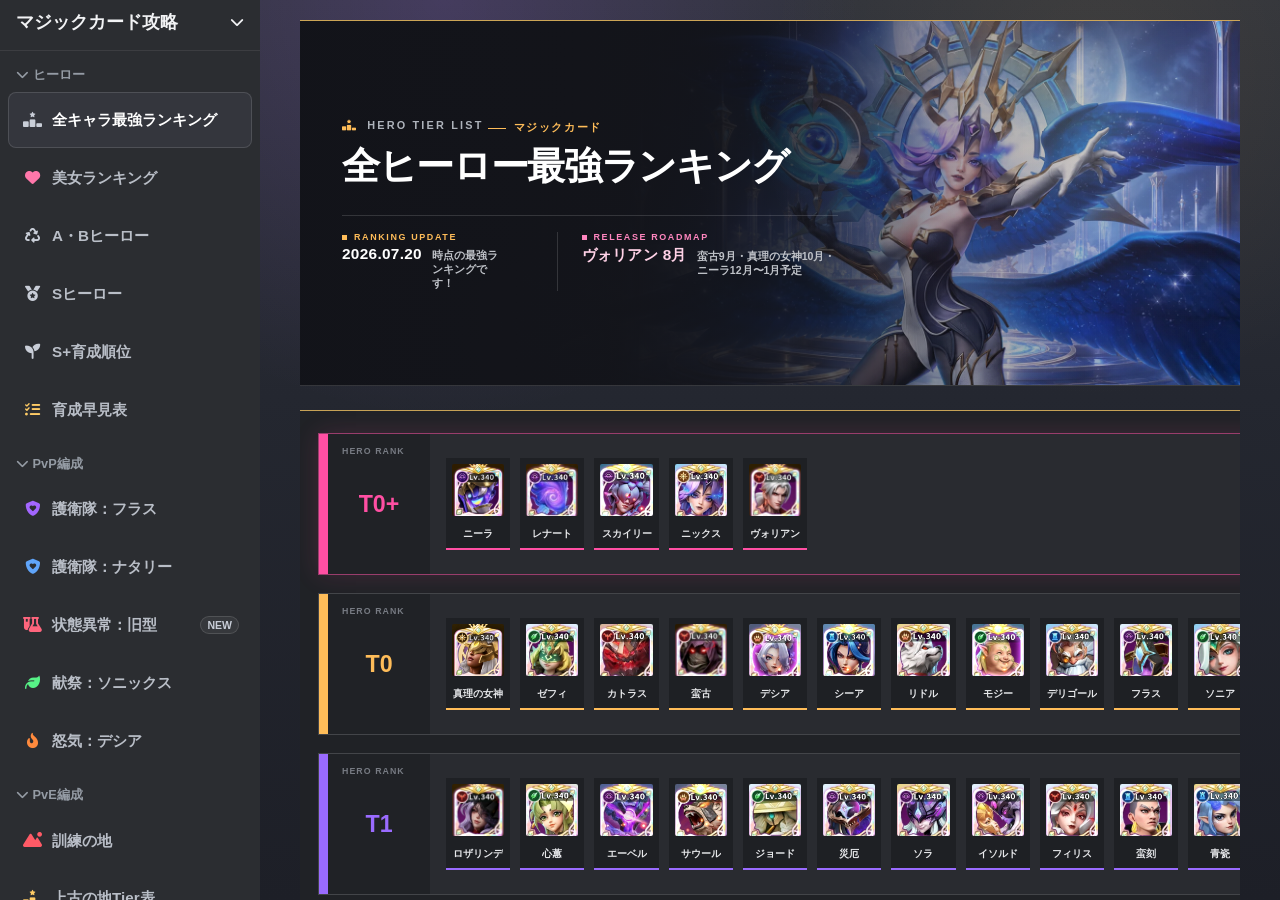
==== commit cebce176: "Match exclusive equipment tier board to hero ranking" ====
--- a/index.html
+++ b/index.html
@@ -17,7 +17,7 @@
   <link rel="stylesheet" href="https://cdnjs.cloudflare.com/ajax/libs/font-awesome/6.4.0/css/all.min.css">
   <link rel="stylesheet" href="style.css?v=260725-1">
   <link rel="stylesheet" href="css/25-pve-invincible.css?v=260519-1">
-  <link rel="stylesheet" href="css/33-exclusive-equipment.css?v=260729-1">
+  <link rel="stylesheet" href="css/33-exclusive-equipment.css?v=260729-2">
 
   <link rel="icon" href="image/momiko/favicon.svg" type="image/svg+xml">
   <link rel="icon" href="image/momiko/favicon.ico">
@@ -13513,6 +13513,23 @@
             <article class="xe-board-row is-priority-3" data-xe-tier="3" role="listitem">
               <header class="xe-board-label">
                 <span class="xe-board-number">03</span>
+                <strong>神話・虚空</strong>
+                <small>クジラはLv40必須</small>
+              </header>
+              <div class="xe-board-heroes">
+                <figure class="xe-board-hero"><img src="image/hero/nira.webp" alt="ニーラ" width="96" height="96" loading="lazy"><figcaption>ニーラ</figcaption></figure>
+                <figure class="xe-board-hero"><img src="image/hero/shinri.webp" alt="真理の女神" width="96" height="96" loading="lazy"><figcaption>真理の女神</figcaption></figure>
+                <figure class="xe-board-hero"><img src="image/hero/abel.webp" alt="エーベル" width="96" height="96" loading="lazy"><figcaption>エーベル</figcaption></figure>
+                <figure class="xe-board-hero"><img src="image/hero/sora.webp" alt="ソラ" width="96" height="96" loading="lazy"><figcaption>ソラ</figcaption></figure>
+                <figure class="xe-board-hero"><img src="image/hero/flas.webp" alt="フラス" width="96" height="96" loading="lazy"><figcaption>フラス</figcaption></figure>
+                <figure class="xe-board-hero"><img src="image/hero/saiyaku.webp" alt="災厄" width="96" height="96" loading="lazy"><figcaption>災厄</figcaption></figure>
+                <figure class="xe-board-hero"><img src="image/hero/anubis.webp" alt="アヌビス" width="96" height="96" loading="lazy"><figcaption>アヌビス</figcaption></figure>
+              </div>
+            </article>
+
+            <article class="xe-board-row is-priority-4" data-xe-tier="4" role="listitem">
+              <header class="xe-board-label">
+                <span class="xe-board-number">04</span>
                 <strong>イルカ＋クジラ</strong>
                 <small>Lv40にしたい</small>
               </header>
@@ -13527,23 +13544,6 @@
                 <figure class="xe-board-hero"><img src="image/hero/fenix.webp" alt="フェニックス" width="96" height="96" loading="lazy"><figcaption>フェニックス</figcaption></figure>
                 <figure class="xe-board-hero"><img src="image/hero/sofia.webp" alt="ソフィア" width="96" height="96" loading="lazy"><figcaption>ソフィア</figcaption></figure>
                 <figure class="xe-board-hero"><img src="image/hero/natari.webp" alt="ナタリー" width="96" height="96" loading="lazy"><figcaption>ナタリー</figcaption></figure>
-              </div>
-            </article>
-
-            <article class="xe-board-row is-priority-4" data-xe-tier="4" role="listitem">
-              <header class="xe-board-label">
-                <span class="xe-board-number">04</span>
-                <strong>神話・虚空</strong>
-                <small>クジラはLv40必須</small>
-              </header>
-              <div class="xe-board-heroes">
-                <figure class="xe-board-hero"><img src="image/hero/nira.webp" alt="ニーラ" width="96" height="96" loading="lazy"><figcaption>ニーラ</figcaption></figure>
-                <figure class="xe-board-hero"><img src="image/hero/shinri.webp" alt="真理の女神" width="96" height="96" loading="lazy"><figcaption>真理の女神</figcaption></figure>
-                <figure class="xe-board-hero"><img src="image/hero/abel.webp" alt="エーベル" width="96" height="96" loading="lazy"><figcaption>エーベル</figcaption></figure>
-                <figure class="xe-board-hero"><img src="image/hero/sora.webp" alt="ソラ" width="96" height="96" loading="lazy"><figcaption>ソラ</figcaption></figure>
-                <figure class="xe-board-hero"><img src="image/hero/flas.webp" alt="フラス" width="96" height="96" loading="lazy"><figcaption>フラス</figcaption></figure>
-                <figure class="xe-board-hero"><img src="image/hero/saiyaku.webp" alt="災厄" width="96" height="96" loading="lazy"><figcaption>災厄</figcaption></figure>
-                <figure class="xe-board-hero"><img src="image/hero/anubis.webp" alt="アヌビス" width="96" height="96" loading="lazy"><figcaption>アヌビス</figcaption></figure>
               </div>
             </article>
 
--- a/css/33-exclusive-equipment.css
+++ b/css/33-exclusive-equipment.css
@@ -373,26 +373,14 @@
   isolation: isolate;
   overflow: hidden;
   margin-top: 26px;
-  padding: clamp(18px, 3vw, 34px);
-  border-radius: 26px;
-  background:
-    radial-gradient(circle at 12% 0, rgba(255, 79, 163, 0.1), transparent 28%),
-    radial-gradient(circle at 100% 100%, rgba(102, 199, 255, 0.08), transparent 30%),
-    #12151d;
-  box-shadow: 0 24px 64px rgba(0, 0, 0, 0.28);
+  padding: 24px 0 2px;
+  border-radius: 0;
+  background: #202226;
+  box-shadow: none;
 }
 
 .xe-tier-board-block::before {
-  content: "";
-  position: absolute;
-  inset: 0;
-  z-index: -1;
-  opacity: 0.16;
-  background-image:
-    linear-gradient(rgba(255, 255, 255, 0.03) 1px, transparent 1px),
-    linear-gradient(90deg, rgba(255, 255, 255, 0.03) 1px, transparent 1px);
-  background-size: 38px 38px;
-  mask-image: linear-gradient(145deg, #000, transparent 72%);
+  display: none;
 }
 
 .xe-board-heading {
@@ -400,7 +388,7 @@
   grid-template-columns: minmax(0, 0.9fr) minmax(320px, 1.1fr);
   gap: clamp(20px, 4vw, 64px);
   align-items: end;
-  margin-bottom: 22px;
+  margin: 0 24px 22px;
 }
 
 .xe-board-heading h2 {
@@ -426,16 +414,16 @@
   grid-template-columns: auto minmax(0, 1fr);
   gap: 18px;
   align-items: center;
-  margin-bottom: 14px;
-  padding: 16px 20px;
-  border-radius: 17px;
-  background:
-    linear-gradient(110deg, rgba(255, 79, 163, 0.14), rgba(255, 189, 89, 0.08) 52%, rgba(102, 199, 255, 0.06));
+  margin: 0 24px 20px;
+  padding: 14px 16px;
+  border: 1px solid rgba(255, 255, 255, 0.1);
+  border-radius: 0;
+  background: #292b30;
 }
 
 .xe-board-note > span {
   padding: 7px 10px;
-  border-radius: 8px;
+  border-radius: 0;
   color: #151720;
   background: #ffcb68;
   font-size: 0.68rem;
@@ -457,120 +445,143 @@
 }
 
 .xe-tier-board {
-  display: grid;
-  gap: 8px;
+  width: 100%;
+  overflow-x: auto;
+  padding: 22px 0 2px;
+  border-top: 1px solid rgba(255, 204, 102, 0.75);
+  background: #202226;
+  -webkit-overflow-scrolling: touch;
 }
 
 .xe-board-row {
   --row-color: #ffbd59;
-  --row-ink: #151720;
-  display: grid;
-  grid-template-columns: 190px minmax(0, 1fr);
-  min-height: 148px;
+  display: grid;
+  grid-template-columns: 154px minmax(0, 1fr);
+  align-items: stretch;
+  min-width: 1180px;
+  min-height: 0;
+  margin: 0 18px 18px;
   overflow: hidden;
-  border-radius: 18px;
-  background:
-    radial-gradient(circle at 94% 10%, color-mix(in srgb, var(--row-color) 8%, transparent), transparent 26%),
-    #1c2029;
-  box-shadow: 0 10px 25px rgba(0, 0, 0, 0.18);
+  border: 1px solid rgba(255, 255, 255, 0.12);
+  border-radius: 0;
+  background: #292b30;
+  box-shadow: none;
 }
 
 .xe-board-row.is-priority-0 { --row-color: #ff4fa3; }
-.xe-board-row.is-priority-1 { --row-color: #bd7aff; }
-.xe-board-row.is-priority-2 { --row-color: #ff6ed6; }
-.xe-board-row.is-priority-3 { --row-color: #ff7c81; }
-.xe-board-row.is-priority-4 { --row-color: #ffb36a; }
-.xe-board-row.is-priority-5 { --row-color: #f5ce64; }
-.xe-board-row.is-priority-6 { --row-color: #ddeb62; }
-.xe-board-row.is-priority-7 { --row-color: #6fec78; }
+.xe-board-row.is-priority-1 { --row-color: #ffbd59; }
+.xe-board-row.is-priority-2 { --row-color: #9a6bff; }
+.xe-board-row.is-priority-3 { --row-color: #bf82ff; }
+.xe-board-row.is-priority-4 { --row-color: #65d38e; }
+.xe-board-row.is-priority-5 { --row-color: #77c8e8; }
+.xe-board-row.is-priority-6 { --row-color: #e7dc72; }
+.xe-board-row.is-priority-7 { --row-color: #9ba0a8; }
+
+.xe-board-row.is-priority-0 {
+  border-color: rgba(255, 79, 163, 0.52);
+  box-shadow: 0 0 24px rgba(255, 79, 163, 0.14);
+}
 
 .xe-board-label {
   position: relative;
   display: flex;
   flex-direction: column;
+  align-items: center;
   justify-content: center;
-  min-width: 0;
+  min-width: 154px;
   overflow: hidden;
-  padding: 24px 22px;
-  color: var(--row-ink);
-  background:
-    radial-gradient(circle at 110% -10%, rgba(255, 255, 255, 0.46), transparent 44%),
-    linear-gradient(145deg, color-mix(in srgb, var(--row-color) 94%, #fff 6%), var(--row-color));
+  padding: 34px 12px 15px;
+  border-left: 9px solid var(--row-color);
+  color: var(--row-color);
+  background: #202226;
+  font-family: "Arial Narrow", "Helvetica Neue", sans-serif;
+  text-align: center;
 }
 
 .xe-board-number {
   position: absolute;
-  top: 6px;
-  right: 10px;
-  color: rgba(20, 22, 29, 0.13);
-  font-size: 3.65rem;
-  font-weight: 1000;
-  letter-spacing: -0.08em;
+  top: 12px;
+  left: 14px;
+  color: #777b83;
+  font-size: 0.55rem;
+  font-weight: 800;
+  letter-spacing: 0.12em;
   line-height: 1;
 }
 
+.xe-board-number::before {
+  content: "LV40 RANK ";
+}
+
 .xe-board-label strong {
-  position: relative;
-  z-index: 1;
-  display: block;
-  max-width: 170px;
-  font-size: 1.13rem;
-  font-weight: 950;
-  line-height: 1.3;
+  display: block;
+  max-width: none;
+  color: var(--row-color);
+  font-size: 0.94rem;
+  font-weight: 900;
+  line-height: 1.2;
+  white-space: nowrap;
 }
 
 .xe-board-label small {
-  position: relative;
-  z-index: 1;
-  display: block;
-  margin-top: 8px;
-  color: rgba(21, 23, 32, 0.75);
-  font-size: 0.78rem;
-  font-weight: 900;
-  line-height: 1.35;
+  display: block;
+  margin-top: 7px;
+  color: #aeb2ba;
+  font-size: 0.67rem;
+  font-weight: 800;
+  line-height: 1.2;
+  white-space: nowrap;
 }
 
 .xe-board-heroes {
   display: flex;
-  flex-wrap: wrap;
-  gap: 9px;
-  align-content: center;
+  flex-wrap: nowrap;
+  gap: 8px;
   align-items: flex-start;
-  padding: 15px 17px;
+  min-width: 0;
+  padding: 18px 14px;
+  border-left: 1px solid rgba(255, 255, 255, 0.12);
+  background: #292b30;
 }
 
 .xe-board-hero {
-  flex: 0 0 100px;
+  flex: 0 0 82px;
+  width: 82px;
   min-width: 0;
   margin: 0;
-  padding: 6px 6px 9px;
-  border-radius: 14px;
-  background: rgba(10, 13, 19, 0.76);
-  box-shadow:
-    0 9px 19px rgba(0, 0, 0, 0.26),
-    inset 0 0 0 1px rgba(255, 255, 255, 0.045);
+  padding: 6px 2px 8px;
+  border: 0;
+  border-bottom: 2px solid var(--row-color);
+  border-radius: 0;
+  background: #1e2024;
+  box-shadow: none;
 }
 
 .xe-board-hero img {
-  width: 100%;
-  height: auto;
-  aspect-ratio: 1;
+  width: 64px;
+  height: 64px;
   display: block;
   object-fit: cover;
-  border-radius: 10px;
+  margin: 0 auto;
+  border: 0;
+  border-radius: 2px;
   background: #20242e;
-  box-shadow: 0 0 0 2px color-mix(in srgb, var(--row-color) 44%, transparent);
+  box-shadow: none;
+  filter: saturate(0.94) contrast(1.03);
 }
 
 .xe-board-hero figcaption {
-  min-height: 2.35em;
-  margin-top: 8px;
-  color: #f6f7fa;
-  font-size: 0.78rem;
-  font-weight: 900;
-  line-height: 1.18;
+  min-height: 0;
+  margin-top: 6px;
+  color: #e7e8eb;
+  font-size: clamp(0.6rem, 0.64vw, 0.72rem);
+  font-weight: 850;
+  line-height: 1.2;
+  letter-spacing: -0.04em;
   text-align: center;
-  overflow-wrap: anywhere;
+  white-space: nowrap;
+  overflow: hidden;
+  text-overflow: ellipsis;
 }
 
 .xe-legacy-priority[hidden] {
@@ -734,18 +745,6 @@
     grid-template-columns: 1fr;
     gap: 10px;
   }
-
-  .xe-board-row {
-    grid-template-columns: 176px minmax(0, 1fr);
-  }
-
-  .xe-board-label {
-    padding: 20px 17px;
-  }
-
-  .xe-board-hero {
-    flex-basis: 90px;
-  }
 }
 
 @media (max-width: 640px) {
@@ -814,13 +813,18 @@
   }
 
   .xe-tier-board-block {
-    padding: 16px 10px 12px;
-    border-radius: 20px;
+    padding: 16px 0 2px;
+    border-radius: 0;
+  }
+
+  .xe-board-heading {
+    margin: 0 16px 16px;
   }
 
   .xe-board-note {
     grid-template-columns: 1fr;
     gap: 10px;
+    margin: 0 16px 16px;
     padding: 15px;
   }
 
@@ -829,42 +833,11 @@
   }
 
   .xe-board-row {
-    grid-template-columns: 1fr;
-    min-height: 0;
-  }
-
-  .xe-board-label {
-    display: grid;
-    grid-template-columns: minmax(0, 1fr) auto;
-    gap: 2px 16px;
-    padding: 15px 17px;
-  }
-
-  .xe-board-number {
-    top: 5px;
-    right: 12px;
-    font-size: 3.1rem;
-  }
-
-  .xe-board-label strong {
-    max-width: none;
-    padding-right: 48px;
-  }
-
-  .xe-board-label small {
-    grid-column: 1;
-    margin-top: 3px;
-    padding-right: 48px;
+    margin: 0 10px 12px;
   }
 
   .xe-board-heroes {
-    justify-content: center;
-    padding: 12px 10px 14px;
-  }
-
-  .xe-board-hero {
-    flex-basis: calc((100% - 18px) / 3);
-    max-width: none;
+    padding: 18px;
   }
 }
 
@@ -873,7 +846,4 @@
     grid-template-columns: 1fr;
   }
 
-  .xe-board-hero {
-    flex-basis: calc((100% - 9px) / 2);
-  }
-}
+}
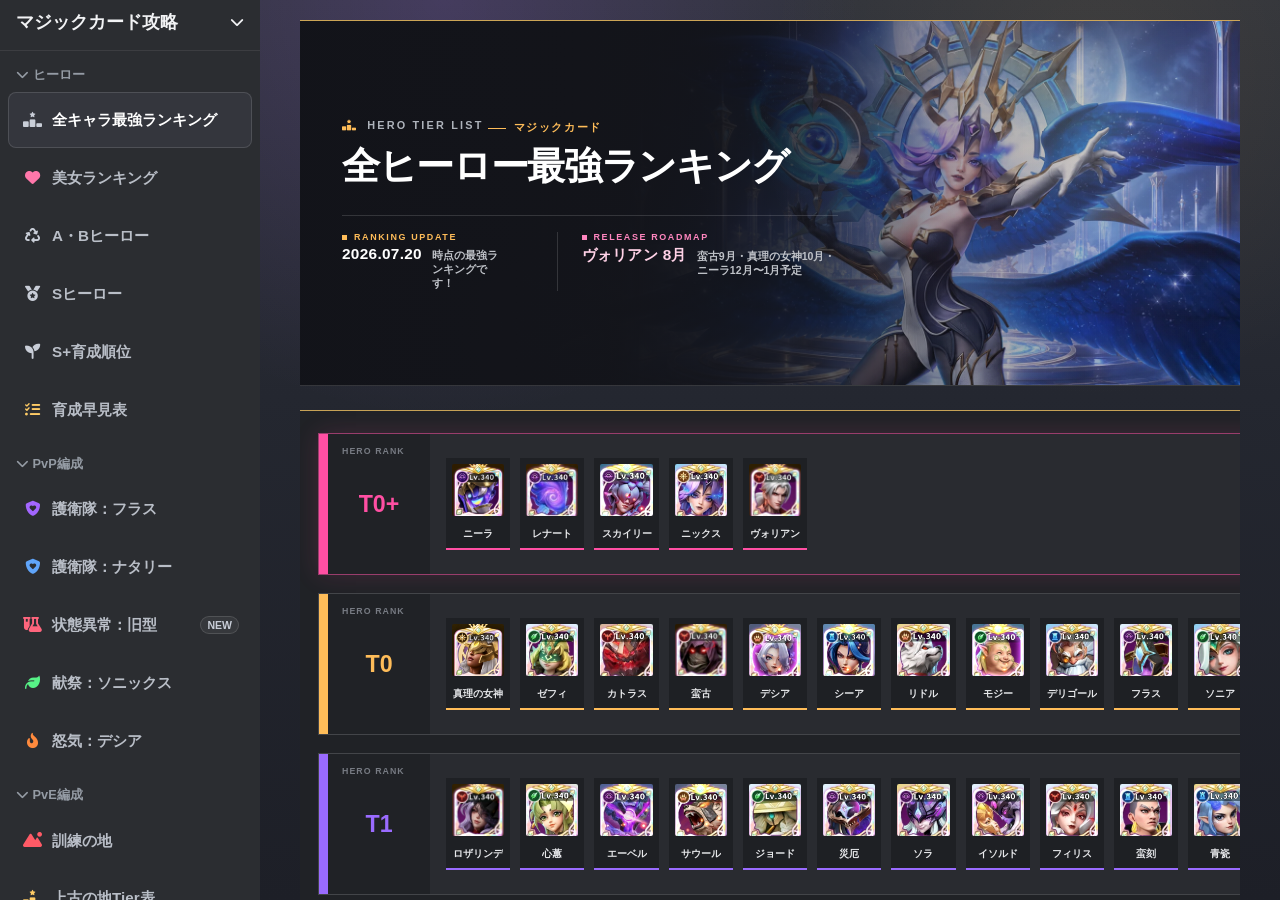
==== commit 914daa5b: "Add relic level 18 priority ranking" ====
--- a/index.html
+++ b/index.html
@@ -17,7 +17,7 @@
   <link rel="stylesheet" href="https://cdnjs.cloudflare.com/ajax/libs/font-awesome/6.4.0/css/all.min.css">
   <link rel="stylesheet" href="style.css?v=260725-1">
   <link rel="stylesheet" href="css/25-pve-invincible.css?v=260519-1">
-  <link rel="stylesheet" href="css/33-exclusive-equipment.css?v=260729-2">
+  <link rel="stylesheet" href="css/33-exclusive-equipment.css?v=260729-3">
 
   <link rel="icon" href="image/momiko/favicon.svg" type="image/svg+xml">
   <link rel="icon" href="image/momiko/favicon.ico">
@@ -183,6 +183,10 @@
           <div class="channel-item channel-exclusive-equipment" onclick="switchPage('page-exclusive-equipment', this)">
             <span class="channel-icon"><i class="fa-solid fa-shield-halved"></i></span>
             専用装備
+          </div>
+          <div class="channel-item channel-relic-18" onclick="switchPage('page-relic-18-ranking', this)">
+            <span class="channel-icon"><i class="fa-solid fa-crown"></i></span>
+            聖物18ランキング
           </div>
 
         </div>
@@ -13789,6 +13793,191 @@
           </div>
         </section>
         </div>
+      </div>
+
+      <!-- 聖物18ランキング -->
+      <div id="page-relic-18-ranking" class="page-section exclusive-page relic-ranking-page">
+        <section class="xe-hero" aria-labelledby="relic-18-title">
+          <div class="xe-hero-copy">
+            <p class="xe-kicker">RELIC LEVEL 18 TIER LIST</p>
+            <h1 id="relic-18-title">聖物18<br>育成ランキング</h1>
+            <p class="xe-hero-lead">
+              課金帯と育成効率から「誰の聖物を18まで進めるか」を整理。
+              上の段ほど、聖物素材を優先したいヒーローです。
+            </p>
+            <div class="xe-hero-tags">
+              <span>一般公開</span>
+              <span>56体掲載</span>
+              <span>上段ほど優先</span>
+              <span>2026年7月版</span>
+            </div>
+          </div>
+          <div class="xe-hero-visual" aria-hidden="true">
+            <figure class="xe-portrait is-left"><img src="image/hero/decia.webp" alt=""></figure>
+            <figure class="xe-portrait is-main"><img src="image/hero/vorian.webp" alt=""></figure>
+            <figure class="xe-portrait is-right"><img src="image/hero/sonia.webp" alt=""></figure>
+            <div class="xe-level-orbit"><span>RELIC LEVEL</span><strong>18</strong></div>
+          </div>
+        </section>
+
+        <section class="xe-tier-board-block" aria-labelledby="relic-18-board-title">
+          <header class="xe-board-heading">
+            <div>
+              <p class="xe-section-kicker">01 / RELIC TIER LIST</p>
+              <h2 id="relic-18-board-title">聖物18 育成優先度</h2>
+            </div>
+            <p>
+              主力編成への影響と投資効率を基準にしたTier表です。
+              <strong>上の段から聖物18を完成</strong>させるのがおすすめです。
+            </p>
+          </header>
+
+          <aside class="xe-board-note" aria-label="聖物18ランキングの見方">
+            <span>READ FIRST</span>
+            <div>
+              <strong>メガクジラ以降は「強さの上位」ではありません。</strong>
+              <p>現環境では優先度・投資効率が低く、主力の聖物18を終えた人向けの余裕枠です。</p>
+            </div>
+          </aside>
+
+          <div class="xe-tier-board" role="list" aria-label="聖物18育成優先度">
+            <article class="xe-board-row is-priority-0" data-relic-tier="1" role="listitem">
+              <header class="xe-board-label">
+                <span class="xe-board-number">01</span>
+                <strong>公式激推し</strong>
+                <small>最優先で聖物18</small>
+              </header>
+              <div class="xe-board-heroes">
+                <figure class="xe-board-hero"><img src="image/hero/vorian.webp" alt="ヴォリアン" width="64" height="64" loading="lazy"><figcaption>ヴォリアン</figcaption></figure>
+                <figure class="xe-board-hero"><img src="image/hero/decia.webp" alt="デシア" width="64" height="64" loading="lazy"><figcaption>デシア</figcaption></figure>
+                <figure class="xe-board-hero"><img src="image/hero/sonia.webp" alt="ソニア" width="64" height="64" loading="lazy"><figcaption>ソニア</figcaption></figure>
+                <figure class="xe-board-hero"><img src="image/hero/katras.webp" alt="カトラス" width="64" height="64" loading="lazy"><figcaption>カトラス</figcaption></figure>
+                <figure class="xe-board-hero"><img src="image/hero/seiji.webp" alt="青瓷" width="64" height="64" loading="lazy"><figcaption>青瓷</figcaption></figure>
+              </div>
+            </article>
+
+            <article class="xe-board-row is-priority-1" data-relic-tier="2" role="listitem">
+              <header class="xe-board-label">
+                <span class="xe-board-number">02</span>
+                <strong>微課金＋イルカ</strong>
+                <small>聖物18にしたい</small>
+              </header>
+              <div class="xe-board-heroes">
+                <figure class="xe-board-hero"><img src="image/hero/mosey.webp" alt="モジー" width="64" height="64" loading="lazy"><figcaption>モジー</figcaption></figure>
+                <figure class="xe-board-hero"><img src="image/hero/shinfi.webp" alt="心蕙" width="64" height="64" loading="lazy"><figcaption>心蕙</figcaption></figure>
+                <figure class="xe-board-hero"><img src="image/hero/tea.webp" alt="シーア" width="64" height="64" loading="lazy"><figcaption>シーア</figcaption></figure>
+                <figure class="xe-board-hero"><img src="image/hero/riddle.webp" alt="リドル" width="64" height="64" loading="lazy"><figcaption>リドル</figcaption></figure>
+                <figure class="xe-board-hero"><img src="image/hero/derigol.webp" alt="デリゴール" width="64" height="64" loading="lazy"><figcaption>デリゴール</figcaption></figure>
+                <figure class="xe-board-hero"><img src="image/hero/zefi.webp" alt="ゼフィ" width="64" height="64" loading="lazy"><figcaption>ゼフィ</figcaption></figure>
+                <figure class="xe-board-hero"><img src="image/hero/rozalind.webp" alt="ロザリンデ" width="64" height="64" loading="lazy"><figcaption>ロザリンデ</figcaption></figure>
+              </div>
+            </article>
+
+            <article class="xe-board-row is-priority-2" data-relic-tier="3" role="listitem">
+              <header class="xe-board-label">
+                <span class="xe-board-number">03</span>
+                <strong>イルカ＋クジラ</strong>
+                <small>聖物18にしたい</small>
+              </header>
+              <div class="xe-board-heroes">
+                <figure class="xe-board-hero"><img src="image/hero/saul.webp" alt="サウール" width="64" height="64" loading="lazy"><figcaption>サウール</figcaption></figure>
+                <figure class="xe-board-hero"><img src="image/hero/banko.webp" alt="蛮古" width="64" height="64" loading="lazy"><figcaption>蛮古</figcaption></figure>
+                <figure class="xe-board-hero"><img src="image/hero/jodo.webp" alt="ジョード" width="64" height="64" loading="lazy"><figcaption>ジョード</figcaption></figure>
+                <figure class="xe-board-hero"><img src="image/hero/dafne.webp" alt="ダフネ" width="64" height="64" loading="lazy"><figcaption>ダフネ</figcaption></figure>
+                <figure class="xe-board-hero"><img src="image/hero/fillis.webp" alt="フィリス" width="64" height="64" loading="lazy"><figcaption>フィリス</figcaption></figure>
+                <figure class="xe-board-hero"><img src="image/hero/kein.webp" alt="ケイン" width="64" height="64" loading="lazy"><figcaption>ケイン</figcaption></figure>
+                <figure class="xe-board-hero"><img src="image/hero/bankoku.webp" alt="蛮刻" width="64" height="64" loading="lazy"><figcaption>蛮刻</figcaption></figure>
+                <figure class="xe-board-hero"><img src="image/hero/fenix.webp" alt="フェニックス" width="64" height="64" loading="lazy"><figcaption>フェニックス</figcaption></figure>
+                <figure class="xe-board-hero"><img src="image/hero/sofia.webp" alt="ソフィア" width="64" height="64" loading="lazy"><figcaption>ソフィア</figcaption></figure>
+                <figure class="xe-board-hero"><img src="image/hero/natari.webp" alt="ナタリー" width="64" height="64" loading="lazy"><figcaption>ナタリー</figcaption></figure>
+              </div>
+            </article>
+
+            <article class="xe-board-row is-priority-3" data-relic-tier="4" role="listitem">
+              <header class="xe-board-label">
+                <span class="xe-board-number">04</span>
+                <strong>神話・虚空</strong>
+                <small>聖物の優先順位</small>
+              </header>
+              <div class="xe-board-heroes">
+                <figure class="xe-board-hero"><img src="image/hero/skylie.webp" alt="スカイリー" width="64" height="64" loading="lazy"><figcaption>スカイリー</figcaption></figure>
+                <figure class="xe-board-hero"><img src="image/hero/renato.webp" alt="レナート" width="64" height="64" loading="lazy"><figcaption>レナート</figcaption></figure>
+                <figure class="xe-board-hero"><img src="image/hero/nira.webp" alt="ニーラ" width="64" height="64" loading="lazy"><figcaption>ニーラ</figcaption></figure>
+                <figure class="xe-board-hero"><img src="image/hero/nyx.webp" alt="ニックス" width="64" height="64" loading="lazy"><figcaption>ニックス</figcaption></figure>
+                <figure class="xe-board-hero"><img src="image/hero/shinri.webp" alt="真理の女神" width="64" height="64" loading="lazy"><figcaption>真理の女神</figcaption></figure>
+                <figure class="xe-board-hero"><img src="image/hero/abel.webp" alt="エーベル" width="64" height="64" loading="lazy"><figcaption>エーベル</figcaption></figure>
+                <figure class="xe-board-hero"><img src="image/hero/sora.webp" alt="ソラ" width="64" height="64" loading="lazy"><figcaption>ソラ</figcaption></figure>
+                <figure class="xe-board-hero"><img src="image/hero/flas.webp" alt="フラス" width="64" height="64" loading="lazy"><figcaption>フラス</figcaption></figure>
+                <figure class="xe-board-hero"><img src="image/hero/saiyaku.webp" alt="災厄" width="64" height="64" loading="lazy"><figcaption>災厄</figcaption></figure>
+                <figure class="xe-board-hero"><img src="image/hero/anubis.webp" alt="アヌビス" width="64" height="64" loading="lazy"><figcaption>アヌビス</figcaption></figure>
+              </div>
+            </article>
+
+            <article class="xe-board-row is-priority-4" data-relic-tier="5" role="listitem">
+              <header class="xe-board-label">
+                <span class="xe-board-number">05</span>
+                <strong>メガクジラ</strong>
+                <small>四系S+・余裕枠</small>
+              </header>
+              <div class="xe-board-heroes">
+                <figure class="xe-board-hero"><img src="image/hero/pedhia.webp" alt="ペディア" width="64" height="64" loading="lazy"><figcaption>ペディア</figcaption></figure>
+                <figure class="xe-board-hero"><img src="image/hero/alvares.webp" alt="アルバレス" width="64" height="64" loading="lazy"><figcaption>アルバレス</figcaption></figure>
+                <figure class="xe-board-hero"><img src="image/hero/falgon.webp" alt="ファルゴン" width="64" height="64" loading="lazy"><figcaption>ファルゴン</figcaption></figure>
+                <figure class="xe-board-hero"><img src="image/hero/ruby.webp" alt="ルビィ" width="64" height="64" loading="lazy"><figcaption>ルビィ</figcaption></figure>
+                <figure class="xe-board-hero"><img src="image/hero/dragonic.webp" alt="ドラゴニック" width="64" height="64" loading="lazy"><figcaption>ドラゴニック</figcaption></figure>
+                <figure class="xe-board-hero"><img src="image/hero/rairandoll.webp" alt="ライランドール" width="64" height="64" loading="lazy"><figcaption>ライランドール</figcaption></figure>
+              </div>
+            </article>
+
+            <article class="xe-board-row is-priority-5" data-relic-tier="6" role="listitem">
+              <header class="xe-board-label">
+                <span class="xe-board-number">06</span>
+                <strong>メガクジラ</strong>
+                <small>神話虚空・余裕枠</small>
+              </header>
+              <div class="xe-board-heroes">
+                <figure class="xe-board-hero"><img src="image/hero/seinomegami.webp" alt="生の女神" width="64" height="64" loading="lazy"><figcaption>生の女神</figcaption></figure>
+                <figure class="xe-board-hero"><img src="image/hero/satomi.webp" alt="サとミ" width="64" height="64" loading="lazy"><figcaption>サとミ</figcaption></figure>
+                <figure class="xe-board-hero"><img src="image/hero/katorinu.webp" alt="カトリーヌ" width="64" height="64" loading="lazy"><figcaption>カトリーヌ</figcaption></figure>
+                <figure class="xe-board-hero"><img src="image/hero/reikon.webp" alt="霊魂の神" width="64" height="64" loading="lazy"><figcaption>霊魂の神</figcaption></figure>
+                <figure class="xe-board-hero"><img src="image/hero/rinenokami.webp" alt="輪廻の神" width="64" height="64" loading="lazy"><figcaption>輪廻の神</figcaption></figure>
+                <figure class="xe-board-hero"><img src="image/hero/kaiyounohime.webp" alt="海洋の姫" width="64" height="64" loading="lazy"><figcaption>海洋の姫</figcaption></figure>
+              </div>
+            </article>
+
+            <article class="xe-board-row is-priority-6" data-relic-tier="7" role="listitem">
+              <header class="xe-board-label">
+                <span class="xe-board-number">07</span>
+                <strong>超メガクジラ</strong>
+                <small>四系S+・低投資効率</small>
+              </header>
+              <div class="xe-board-heroes">
+                <figure class="xe-board-hero"><img src="image/hero/sesina.webp" alt="セシーナ" width="64" height="64" loading="lazy"><figcaption>セシーナ</figcaption></figure>
+                <figure class="xe-board-hero"><img src="image/hero/mirana.webp" alt="ミラナ" width="64" height="64" loading="lazy"><figcaption>ミラナ</figcaption></figure>
+                <figure class="xe-board-hero"><img src="image/hero/keridhia.webp" alt="ケリディア" width="64" height="64" loading="lazy"><figcaption>ケリディア</figcaption></figure>
+                <figure class="xe-board-hero"><img src="image/hero/andore.webp" alt="アンドレ" width="64" height="64" loading="lazy"><figcaption>アンドレ</figcaption></figure>
+                <figure class="xe-board-hero"><img src="image/hero/jio.webp" alt="ジオ" width="64" height="64" loading="lazy"><figcaption>ジオ</figcaption></figure>
+                <figure class="xe-board-hero"><img src="image/hero/karist.webp" alt="カリスト" width="64" height="64" loading="lazy"><figcaption>カリスト</figcaption></figure>
+                <figure class="xe-board-hero"><img src="image/hero/monica.webp" alt="モニカ" width="64" height="64" loading="lazy"><figcaption>モニカ</figcaption></figure>
+                <figure class="xe-board-hero"><img src="image/hero/farineri.webp" alt="ファリネッリ" width="64" height="64" loading="lazy"><figcaption>ファリネッリ</figcaption></figure>
+              </div>
+            </article>
+
+            <article class="xe-board-row is-priority-7" data-relic-tier="8" role="listitem">
+              <header class="xe-board-label">
+                <span class="xe-board-number">08</span>
+                <strong>超々メガクジラ</strong>
+                <small>神話虚空・最終枠</small>
+              </header>
+              <div class="xe-board-heroes">
+                <figure class="xe-board-hero"><img src="image/hero/kaonakimono.webp" alt="顔なき者" width="64" height="64" loading="lazy"><figcaption>顔なき者</figcaption></figure>
+                <figure class="xe-board-hero"><img src="image/hero/miss.webp" alt="ミス" width="64" height="64" loading="lazy"><figcaption>ミス</figcaption></figure>
+                <figure class="xe-board-hero"><img src="image/hero/olira.webp" alt="オリラ" width="64" height="64" loading="lazy"><figcaption>オリラ</figcaption></figure>
+                <figure class="xe-board-hero"><img src="image/hero/fuki.webp" alt="伏羲" width="64" height="64" loading="lazy"><figcaption>伏羲</figcaption></figure>
+              </div>
+            </article>
+          </div>
+        </section>
       </div>
 
       <!-- T2装備 -->
--- a/css/33-exclusive-equipment.css
+++ b/css/33-exclusive-equipment.css
@@ -6,6 +6,16 @@
 .channel-item.channel-exclusive-equipment.active {
   color: #fff4cf;
   background: linear-gradient(90deg, rgba(255, 184, 76, 0.15), rgba(104, 196, 255, 0.08));
+}
+
+.channel-item.channel-relic-18 .channel-icon {
+  color: #ffcf66;
+}
+
+.channel-item.channel-relic-18:hover,
+.channel-item.channel-relic-18.active {
+  color: #fff4cf;
+  background: linear-gradient(90deg, rgba(255, 207, 102, 0.16), rgba(191, 130, 255, 0.08));
 }
 
 .exclusive-page {
@@ -14,9 +24,21 @@
   --xe-pink: #ff5aa7;
   --xe-panel: #1c1f28;
   --xe-panel-soft: #232630;
+  --xe-rank-prefix: "LV40 RANK ";
   max-width: 1500px;
   margin: 0 auto;
   color: #f7f8fb;
+}
+
+.relic-ranking-page {
+  --xe-rank-prefix: "RELIC RANK ";
+}
+
+.relic-ranking-page .xe-hero {
+  background:
+    radial-gradient(circle at 82% 22%, rgba(255, 207, 102, 0.2), transparent 34%),
+    radial-gradient(circle at 60% 100%, rgba(191, 130, 255, 0.14), transparent 39%),
+    linear-gradient(135deg, #11141c 0%, #191b25 58%, #171a24 100%);
 }
 
 .exclusive-page * {
@@ -510,7 +532,7 @@
 }
 
 .xe-board-number::before {
-  content: "LV40 RANK ";
+  content: var(--xe-rank-prefix);
 }
 
 .xe-board-label strong {
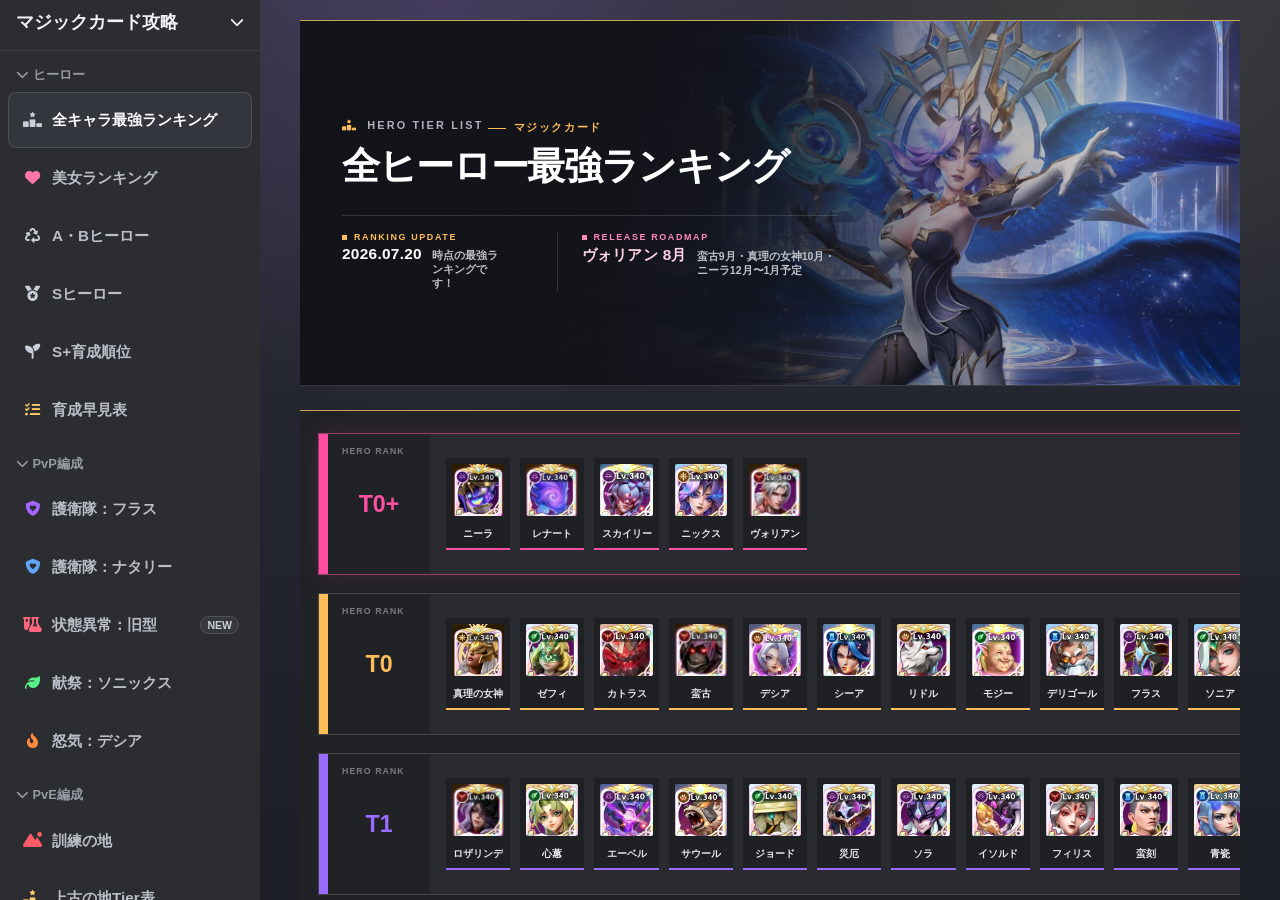
==== commit ab30dc07: "Split relic ranking by acquisition route" ====
--- a/index.html
+++ b/index.html
@@ -17,7 +17,7 @@
   <link rel="stylesheet" href="https://cdnjs.cloudflare.com/ajax/libs/font-awesome/6.4.0/css/all.min.css">
   <link rel="stylesheet" href="style.css?v=260725-1">
   <link rel="stylesheet" href="css/25-pve-invincible.css?v=260519-1">
-  <link rel="stylesheet" href="css/33-exclusive-equipment.css?v=260729-3">
+  <link rel="stylesheet" href="css/33-exclusive-equipment.css?v=260729-4">
 
   <link rel="icon" href="image/momiko/favicon.svg" type="image/svg+xml">
   <link rel="icon" href="image/momiko/favicon.ico">
@@ -13802,13 +13802,13 @@
             <p class="xe-kicker">RELIC LEVEL 18 TIER LIST</p>
             <h1 id="relic-18-title">聖物18<br>育成ランキング</h1>
             <p class="xe-hero-lead">
-              課金帯と育成効率から「誰の聖物を18まで進めるか」を整理。
-              上の段ほど、聖物素材を優先したいヒーローです。
+              四系S+と神話・虚空では聖物の集め方が異なるため、2つの表に分けて整理。
+              それぞれ上の段ほど、聖物素材を優先したいヒーローです。
             </p>
             <div class="xe-hero-tags">
               <span>一般公開</span>
-              <span>56体掲載</span>
-              <span>上段ほど優先</span>
+              <span>四系S+</span>
+              <span>神話・虚空は別枠</span>
               <span>2026年7月版</span>
             </div>
           </div>
@@ -13820,7 +13820,211 @@
           </div>
         </section>
 
-        <section class="xe-tier-board-block" aria-labelledby="relic-18-board-title">
+        <section class="xe-tier-board-block" aria-labelledby="relic-four-board-title">
+          <header class="xe-board-heading">
+            <div>
+              <p class="xe-section-kicker">01 / FOUR FACTIONS</p>
+              <h2 id="relic-four-board-title">四系S+ 聖物18育成優先度</h2>
+            </div>
+            <p>
+              四系S+の主力編成への影響と投資効率を基準にしたTier表です。
+              <strong>上の段から聖物18を完成</strong>させるのがおすすめです。
+            </p>
+          </header>
+
+          <aside class="xe-board-note" aria-label="四系S+聖物18ランキングの見方">
+            <span>FOUR FACTIONS</span>
+            <div>
+              <strong>まずは公式激推しの5体へ集中。</strong>
+              <p>クジラ・メガクジラ以降は、主力の聖物18を終えた人向けの余裕枠です。</p>
+            </div>
+          </aside>
+
+          <div class="xe-tier-board" role="list" aria-label="四系S+聖物18育成優先度">
+            <article class="xe-board-row is-priority-0" data-relic-four-tier="1" role="listitem">
+              <header class="xe-board-label">
+                <span class="xe-board-number">01</span>
+                <strong>公式激推し</strong>
+                <small>最優先で聖物18</small>
+              </header>
+              <div class="xe-board-heroes">
+                <figure class="xe-board-hero"><img src="image/hero/vorian.webp" alt="ヴォリアン" width="64" height="64" loading="lazy"><figcaption>ヴォリアン</figcaption></figure>
+                <figure class="xe-board-hero"><img src="image/hero/decia.webp" alt="デシア" width="64" height="64" loading="lazy"><figcaption>デシア</figcaption></figure>
+                <figure class="xe-board-hero"><img src="image/hero/sonia.webp" alt="ソニア" width="64" height="64" loading="lazy"><figcaption>ソニア</figcaption></figure>
+                <figure class="xe-board-hero"><img src="image/hero/katras.webp" alt="カトラス" width="64" height="64" loading="lazy"><figcaption>カトラス</figcaption></figure>
+                <figure class="xe-board-hero"><img src="image/hero/seiji.webp" alt="青瓷" width="64" height="64" loading="lazy"><figcaption>青瓷</figcaption></figure>
+              </div>
+            </article>
+
+            <article class="xe-board-row is-priority-1" data-relic-four-tier="2" role="listitem">
+              <header class="xe-board-label">
+                <span class="xe-board-number">02</span>
+                <strong>微課金＋イルカ</strong>
+                <small>聖物18にしたい</small>
+              </header>
+              <div class="xe-board-heroes">
+                <figure class="xe-board-hero"><img src="image/hero/mosey.webp" alt="モジー" width="64" height="64" loading="lazy"><figcaption>モジー</figcaption></figure>
+                <figure class="xe-board-hero"><img src="image/hero/shinfi.webp" alt="心蕙" width="64" height="64" loading="lazy"><figcaption>心蕙</figcaption></figure>
+                <figure class="xe-board-hero"><img src="image/hero/tea.webp" alt="シーア" width="64" height="64" loading="lazy"><figcaption>シーア</figcaption></figure>
+                <figure class="xe-board-hero"><img src="image/hero/riddle.webp" alt="リドル" width="64" height="64" loading="lazy"><figcaption>リドル</figcaption></figure>
+                <figure class="xe-board-hero"><img src="image/hero/derigol.webp" alt="デリゴール" width="64" height="64" loading="lazy"><figcaption>デリゴール</figcaption></figure>
+                <figure class="xe-board-hero"><img src="image/hero/zefi.webp" alt="ゼフィ" width="64" height="64" loading="lazy"><figcaption>ゼフィ</figcaption></figure>
+                <figure class="xe-board-hero"><img src="image/hero/rozalind.webp" alt="ロザリンデ" width="64" height="64" loading="lazy"><figcaption>ロザリンデ</figcaption></figure>
+              </div>
+            </article>
+
+            <article class="xe-board-row is-priority-2" data-relic-four-tier="3" role="listitem">
+              <header class="xe-board-label">
+                <span class="xe-board-number">03</span>
+                <strong>イルカ＋クジラ</strong>
+                <small>聖物18にしたい</small>
+              </header>
+              <div class="xe-board-heroes">
+                <figure class="xe-board-hero"><img src="image/hero/saul.webp" alt="サウール" width="64" height="64" loading="lazy"><figcaption>サウール</figcaption></figure>
+                <figure class="xe-board-hero"><img src="image/hero/banko.webp" alt="蛮古" width="64" height="64" loading="lazy"><figcaption>蛮古</figcaption></figure>
+                <figure class="xe-board-hero"><img src="image/hero/jodo.webp" alt="ジョード" width="64" height="64" loading="lazy"><figcaption>ジョード</figcaption></figure>
+                <figure class="xe-board-hero"><img src="image/hero/dafne.webp" alt="ダフネ" width="64" height="64" loading="lazy"><figcaption>ダフネ</figcaption></figure>
+                <figure class="xe-board-hero"><img src="image/hero/fillis.webp" alt="フィリス" width="64" height="64" loading="lazy"><figcaption>フィリス</figcaption></figure>
+                <figure class="xe-board-hero"><img src="image/hero/kein.webp" alt="ケイン" width="64" height="64" loading="lazy"><figcaption>ケイン</figcaption></figure>
+                <figure class="xe-board-hero"><img src="image/hero/bankoku.webp" alt="蛮刻" width="64" height="64" loading="lazy"><figcaption>蛮刻</figcaption></figure>
+                <figure class="xe-board-hero"><img src="image/hero/fenix.webp" alt="フェニックス" width="64" height="64" loading="lazy"><figcaption>フェニックス</figcaption></figure>
+                <figure class="xe-board-hero"><img src="image/hero/sofia.webp" alt="ソフィア" width="64" height="64" loading="lazy"><figcaption>ソフィア</figcaption></figure>
+                <figure class="xe-board-hero"><img src="image/hero/natari.webp" alt="ナタリー" width="64" height="64" loading="lazy"><figcaption>ナタリー</figcaption></figure>
+              </div>
+            </article>
+
+            <article class="xe-board-row is-priority-3" data-relic-four-tier="4" role="listitem">
+              <header class="xe-board-label">
+                <span class="xe-board-number">04</span>
+                <strong>クジラ</strong>
+                <small>聖物18にしたい</small>
+              </header>
+              <div class="xe-board-heroes">
+                <figure class="xe-board-hero"><img src="image/hero/beril.webp" alt="ベリル" width="64" height="64" loading="lazy"><figcaption>ベリル</figcaption></figure>
+                <figure class="xe-board-hero"><img src="image/hero/serina.webp" alt="セリーナ" width="64" height="64" loading="lazy"><figcaption>セリーナ</figcaption></figure>
+                <figure class="xe-board-hero"><img src="image/hero/isolde.webp" alt="イソルド" width="64" height="64" loading="lazy"><figcaption>イソルド</figcaption></figure>
+                <figure class="xe-board-hero"><img src="image/hero/katorinu.webp" alt="カトリーヌ" width="64" height="64" loading="lazy"><figcaption>カトリーヌ</figcaption></figure>
+                <figure class="xe-board-hero"><img src="image/hero/rexcer.webp" alt="レクサー" width="64" height="64" loading="lazy"><figcaption>レクサー</figcaption></figure>
+                <figure class="xe-board-hero"><img src="image/hero/elnriny.webp" alt="エルリニー" width="64" height="64" loading="lazy"><figcaption>エルリニー</figcaption></figure>
+                <figure class="xe-board-hero"><img src="image/hero/avi.webp" alt="アヴィ" width="64" height="64" loading="lazy"><figcaption>アヴィ</figcaption></figure>
+                <figure class="xe-board-hero"><img src="image/hero/spalta.webp" alt="スパルタ" width="64" height="64" loading="lazy"><figcaption>スパルタ</figcaption></figure>
+              </div>
+            </article>
+
+            <article class="xe-board-row is-priority-5" data-relic-four-tier="5" role="listitem">
+              <header class="xe-board-label">
+                <span class="xe-board-number">05</span>
+                <strong>メガクジラ</strong>
+                <small>四系S+・余裕枠</small>
+              </header>
+              <div class="xe-board-heroes">
+                <figure class="xe-board-hero"><img src="image/hero/pedhia.webp" alt="ペディア" width="64" height="64" loading="lazy"><figcaption>ペディア</figcaption></figure>
+                <figure class="xe-board-hero"><img src="image/hero/alvares.webp" alt="アルバレス" width="64" height="64" loading="lazy"><figcaption>アルバレス</figcaption></figure>
+                <figure class="xe-board-hero"><img src="image/hero/falgon.webp" alt="ファルゴン" width="64" height="64" loading="lazy"><figcaption>ファルゴン</figcaption></figure>
+                <figure class="xe-board-hero"><img src="image/hero/ruby.webp" alt="ルビィ" width="64" height="64" loading="lazy"><figcaption>ルビィ</figcaption></figure>
+                <figure class="xe-board-hero"><img src="image/hero/dragonic.webp" alt="ドラゴニック" width="64" height="64" loading="lazy"><figcaption>ドラゴニック</figcaption></figure>
+                <figure class="xe-board-hero"><img src="image/hero/rairandoll.webp" alt="ライランドール" width="64" height="64" loading="lazy"><figcaption>ライランドール</figcaption></figure>
+              </div>
+            </article>
+
+            <article class="xe-board-row is-priority-7" data-relic-four-tier="6" role="listitem">
+              <header class="xe-board-label">
+                <span class="xe-board-number">06</span>
+                <strong>超メガクジラ</strong>
+                <small>四系S+・低投資効率</small>
+              </header>
+              <div class="xe-board-heroes">
+                <figure class="xe-board-hero"><img src="image/hero/sesina.webp" alt="セシーナ" width="64" height="64" loading="lazy"><figcaption>セシーナ</figcaption></figure>
+                <figure class="xe-board-hero"><img src="image/hero/mirana.webp" alt="ミラナ" width="64" height="64" loading="lazy"><figcaption>ミラナ</figcaption></figure>
+                <figure class="xe-board-hero"><img src="image/hero/keridhia.webp" alt="ケリディア" width="64" height="64" loading="lazy"><figcaption>ケリディア</figcaption></figure>
+                <figure class="xe-board-hero"><img src="image/hero/andore.webp" alt="アンドレ" width="64" height="64" loading="lazy"><figcaption>アンドレ</figcaption></figure>
+                <figure class="xe-board-hero"><img src="image/hero/jio.webp" alt="ジオ" width="64" height="64" loading="lazy"><figcaption>ジオ</figcaption></figure>
+                <figure class="xe-board-hero"><img src="image/hero/karist.webp" alt="カリスト" width="64" height="64" loading="lazy"><figcaption>カリスト</figcaption></figure>
+                <figure class="xe-board-hero"><img src="image/hero/monica.webp" alt="モニカ" width="64" height="64" loading="lazy"><figcaption>モニカ</figcaption></figure>
+                <figure class="xe-board-hero"><img src="image/hero/farineri.webp" alt="ファリネッリ" width="64" height="64" loading="lazy"><figcaption>ファリネッリ</figcaption></figure>
+              </div>
+            </article>
+          </div>
+        </section>
+
+        <section class="xe-tier-board-block" aria-labelledby="relic-myth-board-title">
+          <header class="xe-board-heading">
+            <div>
+              <p class="xe-section-kicker">02 / MYTH &amp; VOID</p>
+              <h2 id="relic-myth-board-title">神話・虚空 聖物優先順位</h2>
+            </div>
+            <p>
+              神話・虚空は四系S+と聖物の集め方が異なるため、
+              <strong>同じTier表へ混ぜず別枠</strong>で比較します。
+            </p>
+          </header>
+
+          <aside class="xe-board-note" aria-label="神話・虚空聖物ランキングの見方">
+            <span>SEPARATE ROUTE</span>
+            <div>
+              <strong>神話・虚空内だけの優先順位です。</strong>
+              <p>四系S+の課金帯とは比較せず、手持ちと編成に合わせて上の段から集めてください。</p>
+            </div>
+          </aside>
+
+          <div class="xe-tier-board" role="list" aria-label="神話・虚空聖物優先順位">
+            <article class="xe-board-row is-priority-0" data-relic-myth-tier="1" role="listitem">
+              <header class="xe-board-label">
+                <span class="xe-board-number">M01</span>
+                <strong>神話・虚空</strong>
+                <small>聖物の優先順位</small>
+              </header>
+              <div class="xe-board-heroes">
+                <figure class="xe-board-hero"><img src="image/hero/skylie.webp" alt="スカイリー" width="64" height="64" loading="lazy"><figcaption>スカイリー</figcaption></figure>
+                <figure class="xe-board-hero"><img src="image/hero/renato.webp" alt="レナート" width="64" height="64" loading="lazy"><figcaption>レナート</figcaption></figure>
+                <figure class="xe-board-hero"><img src="image/hero/nira.webp" alt="ニーラ" width="64" height="64" loading="lazy"><figcaption>ニーラ</figcaption></figure>
+                <figure class="xe-board-hero"><img src="image/hero/nyx.webp" alt="ニックス" width="64" height="64" loading="lazy"><figcaption>ニックス</figcaption></figure>
+                <figure class="xe-board-hero"><img src="image/hero/shinri.webp" alt="真理の女神" width="64" height="64" loading="lazy"><figcaption>真理の女神</figcaption></figure>
+                <figure class="xe-board-hero"><img src="image/hero/abel.webp" alt="エーベル" width="64" height="64" loading="lazy"><figcaption>エーベル</figcaption></figure>
+                <figure class="xe-board-hero"><img src="image/hero/sora.webp" alt="ソラ" width="64" height="64" loading="lazy"><figcaption>ソラ</figcaption></figure>
+                <figure class="xe-board-hero"><img src="image/hero/flas.webp" alt="フラス" width="64" height="64" loading="lazy"><figcaption>フラス</figcaption></figure>
+                <figure class="xe-board-hero"><img src="image/hero/saiyaku.webp" alt="災厄" width="64" height="64" loading="lazy"><figcaption>災厄</figcaption></figure>
+                <figure class="xe-board-hero"><img src="image/hero/anubis.webp" alt="アヌビス" width="64" height="64" loading="lazy"><figcaption>アヌビス</figcaption></figure>
+                <figure class="xe-board-hero"><img src="image/hero/isolde.webp" alt="イソルド" width="64" height="64" loading="lazy"><figcaption>イソルド</figcaption></figure>
+              </div>
+            </article>
+
+            <article class="xe-board-row is-priority-5" data-relic-myth-tier="2" role="listitem">
+              <header class="xe-board-label">
+                <span class="xe-board-number">M02</span>
+                <strong>メガクジラ</strong>
+                <small>神話虚空・余裕枠</small>
+              </header>
+              <div class="xe-board-heroes">
+                <figure class="xe-board-hero"><img src="image/hero/seinomegami.webp" alt="生の女神" width="64" height="64" loading="lazy"><figcaption>生の女神</figcaption></figure>
+                <figure class="xe-board-hero"><img src="image/hero/satomi.webp" alt="サとミ" width="64" height="64" loading="lazy"><figcaption>サとミ</figcaption></figure>
+                <figure class="xe-board-hero"><img src="image/hero/katorinu.webp" alt="カトリーヌ" width="64" height="64" loading="lazy"><figcaption>カトリーヌ</figcaption></figure>
+                <figure class="xe-board-hero"><img src="image/hero/reikon.webp" alt="霊魂の神" width="64" height="64" loading="lazy"><figcaption>霊魂の神</figcaption></figure>
+                <figure class="xe-board-hero"><img src="image/hero/sirai.webp" alt="司雷の神" width="64" height="64" loading="lazy"><figcaption>司雷の神</figcaption></figure>
+                <figure class="xe-board-hero"><img src="image/hero/valkyrie.webp" alt="ヴァルキリー" width="64" height="64" loading="lazy"><figcaption>ヴァルキリー</figcaption></figure>
+                <figure class="xe-board-hero"><img src="image/hero/banshin.webp" alt="大荒蛮神" width="64" height="64" loading="lazy"><figcaption>大荒蛮神</figcaption></figure>
+                <figure class="xe-board-hero"><img src="image/hero/rinenokami.webp" alt="輪廻の神" width="64" height="64" loading="lazy"><figcaption>輪廻の神</figcaption></figure>
+                <figure class="xe-board-hero"><img src="image/hero/kaiyounohime.webp" alt="海洋の姫" width="64" height="64" loading="lazy"><figcaption>海洋の姫</figcaption></figure>
+              </div>
+            </article>
+
+            <article class="xe-board-row is-priority-7" data-relic-myth-tier="3" role="listitem">
+              <header class="xe-board-label">
+                <span class="xe-board-number">M03</span>
+                <strong>超々メガクジラ</strong>
+                <small>神話虚空・最終枠</small>
+              </header>
+              <div class="xe-board-heroes">
+                <figure class="xe-board-hero"><img src="image/hero/kaonakimono.webp" alt="顔なき者" width="64" height="64" loading="lazy"><figcaption>顔なき者</figcaption></figure>
+                <figure class="xe-board-hero"><img src="image/hero/miss.webp" alt="ミス" width="64" height="64" loading="lazy"><figcaption>ミス</figcaption></figure>
+                <figure class="xe-board-hero"><img src="image/hero/olira.webp" alt="オリラ" width="64" height="64" loading="lazy"><figcaption>オリラ</figcaption></figure>
+                <figure class="xe-board-hero"><img src="image/hero/fuki.webp" alt="伏羲" width="64" height="64" loading="lazy"><figcaption>伏羲</figcaption></figure>
+              </div>
+            </article>
+          </div>
+        </section>
+
+        <section class="xe-tier-board-block" aria-labelledby="relic-18-board-title" hidden>
           <header class="xe-board-heading">
             <div>
               <p class="xe-section-kicker">01 / RELIC TIER LIST</p>
--- a/css/33-exclusive-equipment.css
+++ b/css/33-exclusive-equipment.css
@@ -32,6 +32,10 @@
 
 .relic-ranking-page {
   --xe-rank-prefix: "RELIC RANK ";
+}
+
+.relic-ranking-page .xe-tier-board-block[hidden] {
+  display: none !important;
 }
 
 .relic-ranking-page .xe-hero {
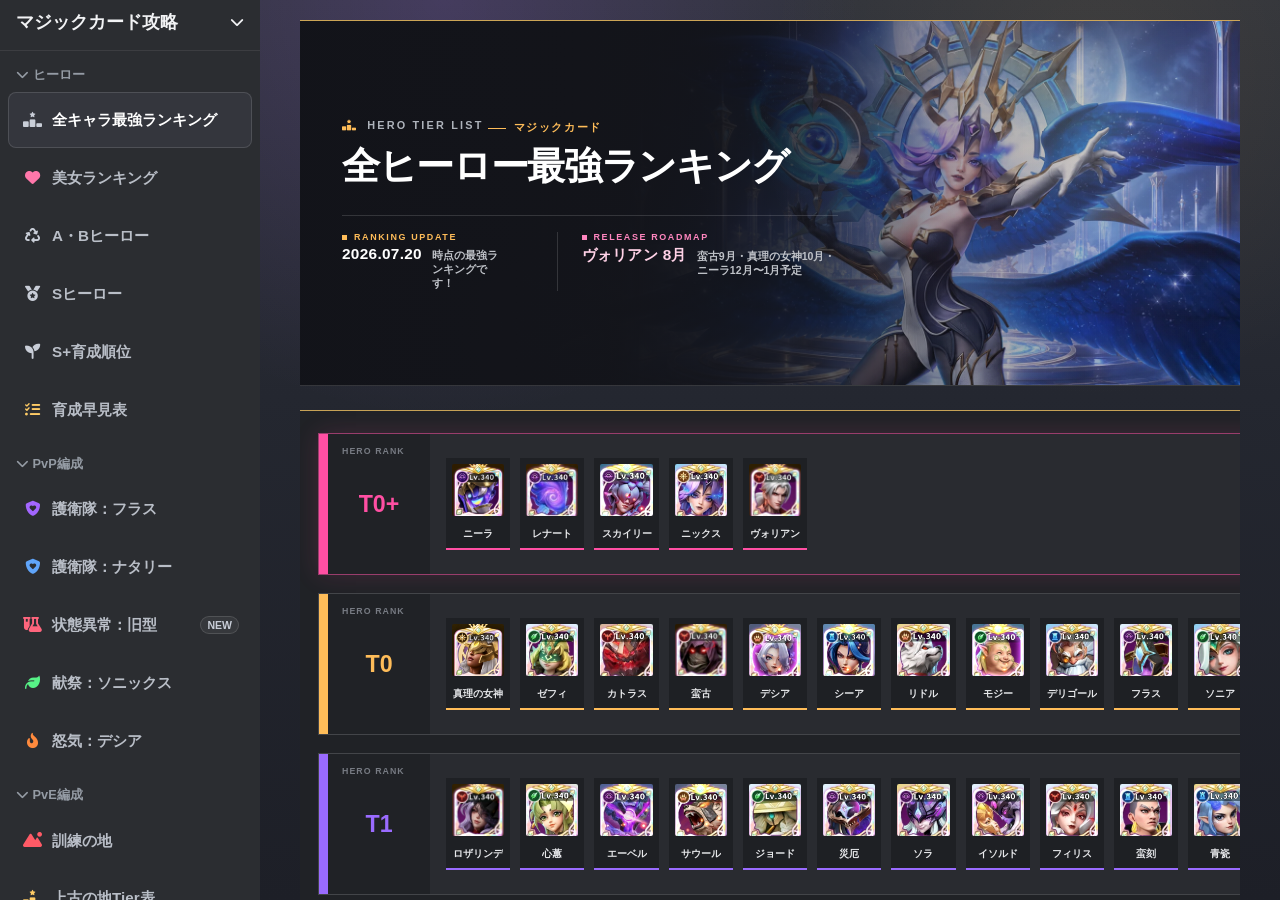
==== commit c70aa9d6: "Renew S+ growth roadmap for August" ====
--- a/index.html
+++ b/index.html
@@ -15,7 +15,8 @@
   <link rel="canonical" href="https://magiccard-momiko.com/">
 
   <link rel="stylesheet" href="https://cdnjs.cloudflare.com/ajax/libs/font-awesome/6.4.0/css/all.min.css">
-  <link rel="stylesheet" href="style.css?v=260725-1">
+  <link rel="stylesheet" href="style.css?v=260807-1">
+  <link rel="stylesheet" href="css/11-growth-priority-202608.css?v=260807-1">
   <link rel="stylesheet" href="css/25-pve-invincible.css?v=260519-1">
   <link rel="stylesheet" href="css/33-exclusive-equipment.css?v=260729-4">
 
@@ -4577,10 +4578,200 @@
       </div>
 
 
-      <!-- ==============================
-        育成順位ページ START
-      =============================== -->
-      <section id="growth-priority" class="page-section growth-page">
+      <!-- =========================================================
+        S+ヒーロー育成順位 2026年8月版
+      ========================================================== -->
+      <section id="growth-priority" class="page-section gp26-page" aria-labelledby="gp26-title">
+        <header class="gp26-hero">
+          <div class="gp26-hero-copy">
+            <p class="gp26-kicker">2026 AUGUST · S+ GROWTH ROADMAP</p>
+            <h1 id="gp26-title">S+ヒーロー<br><span>育成優先順位</span></h1>
+            <p class="gp26-hero-lead">
+              冒険28章から58章まで、必要チーム数の増加に合わせて
+              <strong>誰を・いつ・どこまで育てるか</strong>を7フェーズで整理しました。
+            </p>
+            <div class="gp26-hero-tags" aria-label="記事情報">
+              <span>2026年8月版</span>
+              <span>無課金・微課金向け</span>
+              <span>全7フェーズ</span>
+            </div>
+            <p class="gp26-scope-note"><i class="fa-solid fa-circle-info"></i> イルカ帯以上は育成方針が変わるため、本記事では扱いません。</p>
+          </div>
+
+          <div class="gp26-hero-visual" aria-label="序盤から終盤までの主力ヒーロー">
+            <figure class="gp26-cover-card is-first">
+              <span>START</span>
+              <img src="image/hero/alvares.webp" alt="アルバレス" width="112" height="112">
+              <figcaption><strong>アルバレス</strong><small>冒険28章</small></figcaption>
+            </figure>
+            <figure class="gp26-cover-card is-second">
+              <span>CORE</span>
+              <img src="image/hero/sonia.webp" alt="ソニア" width="112" height="112">
+              <figcaption><strong>ソニア</strong><small>冒険42章</small></figcaption>
+            </figure>
+            <figure class="gp26-cover-card is-third">
+              <span>FINAL</span>
+              <img src="image/hero/spalta.webp" alt="スパルタ" width="112" height="112">
+              <figcaption><strong>スパルタ</strong><small>冒険58章</small></figcaption>
+            </figure>
+          </div>
+        </header>
+
+        <section class="gp26-rarity-guide" aria-labelledby="gp26-rarity-title">
+          <div class="gp26-rarity-main">
+            <p>最重要ルール</p>
+            <h2 id="gp26-rarity-title">永劫+覚醒は<span>18枚</span></h2>
+            <p>同名ヒーローが合計18枚必要です。全員を均等に育てず、各フェーズの最優先から完成させます。</p>
+          </div>
+          <div class="gp26-rarity-scale" aria-label="品質ごとの必要枚数">
+            <div><span>1</span><strong>卓越</strong><small>まず1枚確保</small></div>
+            <div><span>4</span><strong>伝説+</strong><small>4枚で到達</small></div>
+            <div><span>12</span><strong>超越+</strong><small>12枚で到達</small></div>
+            <div class="is-goal"><span>18</span><strong>永劫+覚醒</strong><small>最終完成</small></div>
+          </div>
+        </section>
+
+        <section class="gp26-reading" aria-labelledby="gp26-reading-title">
+          <header class="gp26-section-head">
+            <p>HOW TO READ</p>
+            <h2 id="gp26-reading-title">この3段階だけ覚えればOK</h2>
+          </header>
+          <div class="gp26-reading-grid">
+            <article class="is-rush"><span>01</span><div><strong>最優先完成</strong><p>永劫+覚醒・Lv31・聖物9まで速攻。</p></div></article>
+            <article class="is-copy"><span>02</span><div><strong>卓越確保</strong><p>まず1枚。卓越のままでも役割を持てます。</p></div></article>
+            <article class="is-steady"><span>03</span><div><strong>伝説+育成</strong><p>4枚+Lv31を目標にコツコツ集めます。</p></div></article>
+          </div>
+        </section>
+
+        <div class="gp26-route" aria-label="冒険章ごとの育成フェーズ">
+          <span><b>01</b>28章<small>1 TEAM</small></span>
+          <span><b>02</b>32章<small>2 TEAMS</small></span>
+          <span><b>03</b>36章<small>3 TEAMS</small></span>
+          <span><b>04</b>42章<small>3 TEAMS</small></span>
+          <span><b>05</b>46章<small>4 TEAMS</small></span>
+          <span><b>06</b>50章<small>5 TEAMS</small></span>
+          <span><b>07</b>54〜58章<small>5 TEAMS</small></span>
+        </div>
+
+        <main class="gp26-roadmap">
+          <article class="gp26-phase is-phase-1" aria-labelledby="gp26-phase-1">
+            <header class="gp26-phase-head">
+              <div class="gp26-phase-no"><span>PHASE</span><strong>01</strong></div>
+              <div><p>1 TEAM · ADVENTURE 28</p><h2 id="gp26-phase-1">第1フェーズ　冒険28章攻略</h2><small>最初の1チームを完成させる</small></div>
+            </header>
+            <div class="gp26-step-list">
+              <section class="gp26-step is-rush">
+                <header><span>最優先完成</span><div><h3>永劫+覚醒・Lv31・聖物9</h3><p>左から順に育成</p></div></header>
+                <div class="gp26-roster is-ordered">
+                  <figure><i>01</i><img src="image/hero/alvares.webp" alt="アルバレス" width="64" height="64" loading="lazy"><figcaption>アルバレス</figcaption></figure>
+                  <figure><i>02</i><img src="image/hero/seiji.webp" alt="青瓷" width="64" height="64" loading="lazy"><figcaption>青瓷</figcaption></figure>
+                </div>
+              </section>
+
+              <section class="gp26-step is-copy">
+                <header><span>卓越確保</span><div><h3>1枚で強いS+ヒーロー</h3><p>左からおすすめ。最初は育て切らなくてOK</p></div></header>
+                <div class="gp26-choice-grid">
+                  <div><small>四系の即戦力</small><div class="gp26-roster"><figure><img src="image/hero/derigol.webp" alt="デリゴール" width="64" height="64" loading="lazy"><figcaption>デリゴール</figcaption></figure><figure><img src="image/hero/mosey.webp" alt="モジー" width="64" height="64" loading="lazy"><figcaption>モジー</figcaption></figure><figure><img src="image/hero/rozalind.webp" alt="ロザリンデ" width="64" height="64" loading="lazy"><figcaption>ロザリンデ</figcaption></figure><span class="gp26-or">OR</span><figure><img src="image/hero/beril.webp" alt="ベリル" width="64" height="64" loading="lazy"><figcaption>ベリル</figcaption></figure></div></div>
+                  <div><small>初月に必ず1枚確保</small><div class="gp26-roster"><figure><img src="image/hero/natari.webp" alt="ナタリー" width="64" height="64" loading="lazy"><figcaption>ナタリー</figcaption></figure><figure><img src="image/hero/fenix.webp" alt="フェニックス" width="64" height="64" loading="lazy"><figcaption>フェニックス</figcaption></figure></div></div>
+                  <div><small>神話・虚空のおすすめ</small><div class="gp26-roster"><figure><img src="image/hero/nyx.webp" alt="ニックス" width="64" height="64" loading="lazy"><figcaption>ニックス</figcaption></figure><figure><img src="image/hero/skylie.webp" alt="スカイリー" width="64" height="64" loading="lazy"><figcaption>スカイリー</figcaption></figure><figure><img src="image/hero/satomi.webp" alt="サとミ" width="64" height="64" loading="lazy"><figcaption>サとミ</figcaption></figure></div></div>
+                </div>
+              </section>
+
+              <section class="gp26-step is-steady">
+                <header><span>伝説+育成</span><div><h3>4枚+Lv31で強いヒーロー</h3><p>急がず、日々の入手機会で集める</p></div></header>
+                <div class="gp26-roster">
+                  <figure><img src="image/hero/zefi.webp" alt="ゼフィ" width="64" height="64" loading="lazy"><figcaption>ゼフィ</figcaption></figure>
+                  <figure><img src="image/hero/bankoku.webp" alt="蛮刻" width="64" height="64" loading="lazy"><figcaption>蛮刻</figcaption></figure>
+                  <figure><img src="image/hero/serina.webp" alt="セリーナ" width="64" height="64" loading="lazy"><figcaption>セリーナ</figcaption></figure>
+                </div>
+                <p class="gp26-alert">蛮刻・セリーナは古めのヒーローなので今後後回しになる可能性があります。特に蛮刻は、被ダメージ上限が−70%へ変更された場合は優先度を再調整します。</p>
+              </section>
+            </div>
+            <footer class="gp26-phase-tip"><strong>覚え方</strong><span>①は速攻完成　②は卓越1枚　③は4枚+Lv31でコツコツ</span></footer>
+          </article>
+
+          <article class="gp26-phase is-phase-2" aria-labelledby="gp26-phase-2">
+            <header class="gp26-phase-head">
+              <div class="gp26-phase-no"><span>PHASE</span><strong>02</strong></div>
+              <div><p>2 TEAMS · ADVENTURE 32</p><h2 id="gp26-phase-2">第2フェーズ　冒険32章攻略</h2><small>2チーム目の火力を作る</small></div>
+            </header>
+            <div class="gp26-step-list">
+              <section class="gp26-step is-rush"><header><span>最優先完成</span><div><h3>永劫+覚醒・Lv31・聖物9</h3></div></header><div class="gp26-roster"><figure><img src="image/hero/dafne.webp" alt="ダフネ" width="64" height="64" loading="lazy"><figcaption>ダフネ</figcaption></figure></div></section>
+              <section class="gp26-step is-copy"><header><span>卓越確保</span><div><h3>この時点で揃えたい3〜4体</h3><p>ニックスとスカイリーは片方でもOK。両方なら理想</p></div></header><div class="gp26-roster"><figure><img src="image/hero/derigol.webp" alt="デリゴール" width="64" height="64" loading="lazy"><figcaption>デリゴール</figcaption></figure><figure><img src="image/hero/mosey.webp" alt="モジー" width="64" height="64" loading="lazy"><figcaption>モジー</figcaption></figure><figure><img src="image/hero/nyx.webp" alt="ニックス" width="64" height="64" loading="lazy"><figcaption>ニックス</figcaption></figure><span class="gp26-or">OR</span><figure><img src="image/hero/skylie.webp" alt="スカイリー" width="64" height="64" loading="lazy"><figcaption>スカイリー</figcaption></figure></div></section>
+            </div>
+          </article>
+
+          <article class="gp26-phase is-phase-3" aria-labelledby="gp26-phase-3">
+            <header class="gp26-phase-head">
+              <div class="gp26-phase-no"><span>PHASE</span><strong>03</strong></div>
+              <div><p>3 TEAMS · ADVENTURE 36</p><h2 id="gp26-phase-3">第3フェーズ　冒険36章攻略</h2><small>3チーム編成の核を揃える</small></div>
+            </header>
+            <div class="gp26-step-list">
+              <section class="gp26-step is-rush"><header><span>最優先完成</span><div><h3>永劫+覚醒・Lv31・聖物9</h3></div></header><div class="gp26-roster"><figure><img src="image/hero/dafne.webp" alt="ダフネ" width="64" height="64" loading="lazy"><figcaption>ダフネ</figcaption></figure><figure><img src="image/hero/katras.webp" alt="カトラス" width="64" height="64" loading="lazy"><figcaption>カトラス</figcaption></figure><figure><img src="image/hero/derigol.webp" alt="デリゴール" width="64" height="64" loading="lazy"><figcaption>デリゴール</figcaption></figure></div></section>
+              <section class="gp26-step is-steady"><header><span>ゆっくり永劫</span><div><h3>主力完成後に育成</h3></div></header><div class="gp26-roster"><figure><img src="image/hero/fillis.webp" alt="フィリス" width="64" height="64" loading="lazy"><figcaption>フィリス</figcaption></figure></div></section>
+              <section class="gp26-step is-copy"><header><span>両方1枚</span><div><h3>神話・虚空を2体とも卓越確保</h3><p>ここからは「どちらか」ではなく両方</p></div></header><div class="gp26-roster"><figure><img src="image/hero/nyx.webp" alt="ニックス" width="64" height="64" loading="lazy"><figcaption>ニックス</figcaption></figure><figure><img src="image/hero/skylie.webp" alt="スカイリー" width="64" height="64" loading="lazy"><figcaption>スカイリー</figcaption></figure></div></section>
+            </div>
+          </article>
+
+          <article class="gp26-phase is-phase-4" aria-labelledby="gp26-phase-4">
+            <header class="gp26-phase-head">
+              <div class="gp26-phase-no"><span>PHASE</span><strong>04</strong></div>
+              <div><p>3 TEAMS · ADVENTURE 42</p><h2 id="gp26-phase-4">第4フェーズ　冒険42章攻略</h2><small>主力を更新・置換する</small></div>
+            </header>
+            <div class="gp26-step-list">
+              <section class="gp26-step is-rush"><header><span>最優先完成</span><div><h3>永劫+覚醒・Lv31・聖物9</h3></div></header><div class="gp26-roster"><figure><img src="image/hero/sonia.webp" alt="ソニア" width="64" height="64" loading="lazy"><figcaption>ソニア</figcaption></figure></div></section>
+              <section class="gp26-step is-upgrade"><header><span>超越+・Lv40</span><div><h3>12枚まで一気に強化</h3></div></header><div class="gp26-roster"><figure><img src="image/hero/nyx.webp" alt="ニックス" width="64" height="64" loading="lazy"><figcaption>ニックス</figcaption></figure></div></section>
+              <section class="gp26-step is-replace"><header><span>置換券</span><div><h3>約1年目の戦力更新</h3><p>手持ちから1体を選んで置換</p></div></header><div class="gp26-swap"><div class="gp26-roster"><figure><img src="image/hero/alvares.webp" alt="アルバレス" width="64" height="64" loading="lazy"><figcaption>アルバレス</figcaption></figure><figure><img src="image/hero/sesina.webp" alt="セシーナ" width="64" height="64" loading="lazy"><figcaption>セシーナ</figcaption></figure><figure><img src="image/hero/karist.webp" alt="カリスト" width="64" height="64" loading="lazy"><figcaption>カリスト</figcaption></figure></div><span class="gp26-swap-arrow"><i class="fa-solid fa-arrow-right"></i><small>置換</small></span><div class="gp26-roster"><figure><img src="image/hero/sofia.webp" alt="ソフィア" width="64" height="64" loading="lazy"><figcaption>ソフィア</figcaption></figure><span class="gp26-or">OR</span><figure><img src="image/hero/fenix.webp" alt="フェニックス" width="64" height="64" loading="lazy"><figcaption>フェニックス</figcaption></figure></div></div></section>
+              <section class="gp26-step is-steady"><header><span>コツコツ育成</span><div><h3>編成を支える6体</h3><p>蛮刻・セリーナは今後後ろになる可能性あり</p></div></header><div class="gp26-roster"><figure><img src="image/hero/zefi.webp" alt="ゼフィ" width="64" height="64" loading="lazy"><figcaption>ゼフィ</figcaption></figure><figure><img src="image/hero/bankoku.webp" alt="蛮刻" width="64" height="64" loading="lazy"><figcaption>蛮刻</figcaption></figure><figure><img src="image/hero/serina.webp" alt="セリーナ" width="64" height="64" loading="lazy"><figcaption>セリーナ</figcaption></figure><figure><img src="image/hero/mosey.webp" alt="モジー" width="64" height="64" loading="lazy"><figcaption>モジー</figcaption></figure><figure><img src="image/hero/tea.webp" alt="シーア" width="64" height="64" loading="lazy"><figcaption>シーア</figcaption></figure><figure><img src="image/hero/shinfi.webp" alt="心蕙" width="64" height="64" loading="lazy"><figcaption>心蕙</figcaption></figure></div></section>
+            </div>
+          </article>
+
+          <article class="gp26-phase is-phase-5" aria-labelledby="gp26-phase-5">
+            <header class="gp26-phase-head">
+              <div class="gp26-phase-no"><span>PHASE</span><strong>05</strong></div>
+              <div><p>4 TEAMS · ADVENTURE 46</p><h2 id="gp26-phase-5">第5フェーズ　冒険46章攻略</h2><small>4チーム目の核を作る</small></div>
+            </header>
+            <div class="gp26-step-list">
+              <section class="gp26-step is-rush"><header><span>最優先完成</span><div><h3>永劫+覚醒・Lv31・聖物9</h3></div></header><div class="gp26-roster"><figure><img src="image/hero/decia.webp" alt="デシア" width="64" height="64" loading="lazy"><figcaption>デシア</figcaption></figure></div></section>
+              <section class="gp26-step is-steady"><header><span>コツコツ育成</span><div><h3>次の完成候補</h3></div></header><div class="gp26-roster"><figure><img src="image/hero/riddle.webp" alt="リドル" width="64" height="64" loading="lazy"><figcaption>リドル</figcaption></figure><figure><img src="image/hero/mosey.webp" alt="モジー" width="64" height="64" loading="lazy"><figcaption>モジー</figcaption></figure><figure><img src="image/hero/tea.webp" alt="シーア" width="64" height="64" loading="lazy"><figcaption>シーア</figcaption></figure><figure><img src="image/hero/shinfi.webp" alt="心蕙" width="64" height="64" loading="lazy"><figcaption>心蕙</figcaption></figure></div></section>
+            </div>
+          </article>
+
+          <article class="gp26-phase is-phase-6" aria-labelledby="gp26-phase-6">
+            <header class="gp26-phase-head">
+              <div class="gp26-phase-no"><span>PHASE</span><strong>06</strong></div>
+              <div><p>5 TEAMS · ADVENTURE 50</p><h2 id="gp26-phase-6">第6フェーズ　冒険50章攻略</h2><small>育成途中の主力を完成させる</small></div>
+            </header>
+            <div class="gp26-step-list">
+              <section class="gp26-step is-rush"><header><span>最優先完成</span><div><h3>永劫+覚醒・Lv31・聖物9</h3><p>第5フェーズのコツコツ育成全員も完成へ</p></div></header><div class="gp26-roster"><figure><img src="image/hero/riddle.webp" alt="リドル" width="64" height="64" loading="lazy"><figcaption>リドル</figcaption></figure><figure><img src="image/hero/mosey.webp" alt="モジー" width="64" height="64" loading="lazy"><figcaption>モジー</figcaption></figure><figure><img src="image/hero/tea.webp" alt="シーア" width="64" height="64" loading="lazy"><figcaption>シーア</figcaption></figure><figure><img src="image/hero/shinfi.webp" alt="心蕙" width="64" height="64" loading="lazy"><figcaption>心蕙</figcaption></figure><figure><img src="image/hero/sofia.webp" alt="ソフィア" width="64" height="64" loading="lazy"><figcaption>ソフィア</figcaption></figure><span class="gp26-or">OR</span><figure><img src="image/hero/fenix.webp" alt="フェニックス" width="64" height="64" loading="lazy"><figcaption>フェニックス</figcaption></figure></div></section>
+              <section class="gp26-step is-upgrade"><header><span>超越+</span><div><h3>12枚まで育成</h3></div></header><div class="gp26-roster"><figure><img src="image/hero/skylie.webp" alt="スカイリー" width="64" height="64" loading="lazy"><figcaption>スカイリー</figcaption></figure></div></section>
+            </div>
+          </article>
+
+          <article class="gp26-phase is-phase-7" aria-labelledby="gp26-phase-7">
+            <header class="gp26-phase-head">
+              <div class="gp26-phase-no"><span>PHASE</span><strong>07</strong></div>
+              <div><p>5 TEAMS · ADVENTURE 54–58</p><h2 id="gp26-phase-7">第7フェーズ　冒険54〜58章攻略</h2><small>終盤PvEへ向けた最終強化</small></div>
+            </header>
+            <div class="gp26-step-list">
+              <section class="gp26-step is-rush"><header><span>最優先完成</span><div><h3>永劫+覚醒・Lv31・聖物9</h3></div></header><div class="gp26-roster"><figure><img src="image/hero/spalta.webp" alt="スパルタ" width="64" height="64" loading="lazy"><figcaption>スパルタ</figcaption></figure></div></section>
+              <section class="gp26-step is-steady"><header><span>微課金以上</span><div><h3>ここまで育てたい3体</h3></div></header><div class="gp26-roster"><figure><img src="image/hero/saul.webp" alt="サウール" width="64" height="64" loading="lazy"><figcaption>サウール</figcaption></figure><figure><img src="image/hero/kein.webp" alt="ケイン" width="64" height="64" loading="lazy"><figcaption>ケイン</figcaption></figure><figure><img src="image/hero/jodo.webp" alt="ジョード" width="64" height="64" loading="lazy"><figcaption>ジョード</figcaption></figure></div></section>
+              <section class="gp26-step is-copy"><header><span>卓越確保</span><div><h3>1枚確保でOK</h3></div></header><div class="gp26-roster"><figure><img src="image/hero/satomi.webp" alt="サとミ" width="64" height="64" loading="lazy"><figcaption>サとミ</figcaption></figure></div></section>
+            </div>
+          </article>
+        </main>
+
+        <footer class="gp26-final">
+          <p>FINAL CHECK</p>
+          <h2>迷ったら、その章の「最優先完成」から。</h2>
+          <div><span><i class="fa-solid fa-check"></i> 永劫+覚醒は18枚</span><span><i class="fa-solid fa-check"></i> 卓越枠はまず1枚</span><span><i class="fa-solid fa-check"></i> コツコツ枠は主力完成後</span></div>
+        </footer>
+      </section>
+      <!-- S+ヒーロー育成順位 2026年8月版 END -->
+
+      <template id="growth-priority-legacy-template">
+      <!-- 旧育成順位ページ：ロールバック用アーカイブ -->
+      <section id="growth-priority-legacy" class="page-section growth-page">
 
         <!-- ==============================
           FV START
@@ -6410,6 +6601,7 @@
 
       </section>
       <!-- 育成順位ページ END -->
+      </template>
 
 
 
--- a/style.css
+++ b/style.css
@@ -7,7 +7,7 @@
 */
 
 @import url("css/00-base-layout.css?v=260720-6");
-@import url("css/10-growth-priority.css?v=260508-1");
+@import url("css/10-growth-priority.css?v=260807-1");
 @import url("css/20-pvp-flas.css?v=260724-1");
 @import url("css/25-pve-invincible.css?v=260511-6");
 @import url("css/30-sonix.css?v=260506-6");
--- a/css/11-growth-priority-202608.css
+++ b/css/11-growth-priority-202608.css
@@ -0,0 +1,849 @@
+/* =========================================================
+   S+ HERO GROWTH ROADMAP — 2026 AUGUST
+   Page namespace: .gp26-*
+========================================================= */
+
+.gp26-page {
+  --gp-bg: #15171c;
+  --gp-panel: #202329;
+  --gp-panel-2: #262a31;
+  --gp-ink: #f7f8fb;
+  --gp-muted: #aeb5c2;
+  --gp-gold: #f2c361;
+  --gp-blue: #69c8ff;
+  --gp-green: #64d49d;
+  --gp-purple: #a88aff;
+  --gp-pink: #ff75ae;
+  width: min(1480px, 100%);
+  margin: 0 auto;
+  color: var(--gp-ink);
+  font-family: -apple-system, BlinkMacSystemFont, "Noto Sans JP", "Hiragino Sans", "Yu Gothic", sans-serif;
+}
+
+.gp26-page,
+.gp26-page * {
+  box-sizing: border-box;
+}
+
+.gp26-page img {
+  display: block;
+  max-width: 100%;
+}
+
+.gp26-hero {
+  position: relative;
+  display: grid;
+  grid-template-columns: minmax(0, 1.15fr) minmax(360px, 0.85fr);
+  gap: clamp(30px, 5vw, 76px);
+  align-items: center;
+  min-height: 500px;
+  padding: clamp(42px, 6vw, 82px);
+  overflow: hidden;
+  border: 1px solid rgba(255, 255, 255, 0.1);
+  border-radius: 4px;
+  background: #171a20;
+  box-shadow: 0 24px 64px rgba(0, 0, 0, 0.32);
+}
+
+.gp26-hero::before {
+  content: "";
+  position: absolute;
+  inset: 0;
+  pointer-events: none;
+  background:
+    linear-gradient(90deg, rgba(242, 195, 97, 0.08), transparent 34%),
+    radial-gradient(circle at 84% 42%, rgba(105, 200, 255, 0.13), transparent 35%);
+}
+
+.gp26-hero-copy,
+.gp26-hero-visual {
+  position: relative;
+  z-index: 1;
+}
+
+.gp26-kicker {
+  margin: 0 0 18px;
+  color: var(--gp-gold);
+  font-size: clamp(0.72rem, 1vw, 0.88rem);
+  font-weight: 900;
+  letter-spacing: 0.16em;
+}
+
+.gp26-hero h1 {
+  margin: 0;
+  color: #fff;
+  font-size: clamp(2.4rem, 5.2vw, 5rem);
+  font-weight: 950;
+  letter-spacing: -0.06em;
+  line-height: 1.08;
+}
+
+.gp26-hero h1 span {
+  color: var(--gp-gold);
+}
+
+.gp26-hero-lead {
+  max-width: 760px;
+  margin: 26px 0 0;
+  color: #d1d6df;
+  font-size: clamp(0.96rem, 1.35vw, 1.12rem);
+  font-weight: 650;
+  line-height: 1.9;
+}
+
+.gp26-hero-lead strong {
+  color: #fff;
+}
+
+.gp26-hero-tags {
+  display: flex;
+  flex-wrap: wrap;
+  gap: 9px;
+  margin-top: 24px;
+}
+
+.gp26-hero-tags span {
+  padding: 8px 13px;
+  border: 1px solid rgba(255, 255, 255, 0.12);
+  border-radius: 999px;
+  color: #d9dde5;
+  background: #22252b;
+  font-size: 0.76rem;
+  font-weight: 850;
+}
+
+.gp26-scope-note {
+  display: flex;
+  gap: 8px;
+  align-items: center;
+  width: fit-content;
+  margin: 14px 0 0;
+  color: #9ea6b2;
+  font-size: 0.72rem;
+  font-weight: 750;
+}
+
+.gp26-scope-note i {
+  color: var(--gp-blue);
+}
+
+.gp26-hero-visual {
+  display: flex;
+  align-items: center;
+  justify-content: center;
+  min-height: 300px;
+  isolation: isolate;
+}
+
+.gp26-cover-card {
+  position: relative;
+  width: 166px;
+  margin: 0;
+  padding: 13px 13px 16px;
+  border: 1px solid rgba(255, 255, 255, 0.11);
+  border-radius: 3px;
+  background: #24272e;
+  box-shadow: 0 20px 34px rgba(0, 0, 0, 0.36);
+  text-align: center;
+}
+
+.gp26-cover-card span {
+  display: block;
+  margin-bottom: 9px;
+  color: #9299a5;
+  font-size: 0.62rem;
+  font-weight: 950;
+  letter-spacing: 0.14em;
+}
+
+.gp26-cover-card img {
+  width: 100%;
+  aspect-ratio: 1;
+  object-fit: cover;
+  border-radius: 2px;
+}
+
+.gp26-cover-card figcaption {
+  margin-top: 12px;
+  color: #fff;
+  font-size: 0.84rem;
+  font-weight: 900;
+}
+
+.gp26-cover-card figcaption strong,
+.gp26-cover-card figcaption small {
+  display: block;
+}
+
+.gp26-cover-card figcaption small {
+  margin-top: 3px;
+  color: #8f96a2;
+  font-size: 0.62rem;
+  font-weight: 800;
+}
+
+.gp26-cover-card.is-first {
+  z-index: 1;
+  transform: translate(24px, 18px) rotate(-7deg);
+}
+
+.gp26-cover-card.is-second {
+  z-index: 3;
+  border-color: rgba(242, 195, 97, 0.52);
+  transform: translateY(-16px);
+}
+
+.gp26-cover-card.is-third {
+  z-index: 2;
+  transform: translate(-24px, 18px) rotate(7deg);
+}
+
+.gp26-rarity-guide {
+  display: grid;
+  grid-template-columns: minmax(280px, 0.7fr) minmax(0, 1.3fr);
+  gap: 12px;
+  margin-top: 18px;
+}
+
+.gp26-rarity-main,
+.gp26-rarity-scale {
+  border: 1px solid rgba(255, 255, 255, 0.1);
+  border-radius: 3px;
+  background: var(--gp-panel);
+}
+
+.gp26-rarity-main {
+  padding: 26px 28px;
+}
+
+.gp26-rarity-main > p:first-child,
+.gp26-section-head > p,
+.gp26-final > p {
+  margin: 0 0 7px;
+  color: var(--gp-gold);
+  font-size: 0.7rem;
+  font-weight: 950;
+  letter-spacing: 0.14em;
+}
+
+.gp26-rarity-main h2 {
+  margin: 0;
+  color: #fff;
+  font-size: clamp(1.5rem, 3vw, 2.3rem);
+  line-height: 1.2;
+}
+
+.gp26-rarity-main h2 span {
+  color: var(--gp-pink);
+  font-size: 1.2em;
+}
+
+.gp26-rarity-main > p:last-child {
+  margin: 11px 0 0;
+  color: var(--gp-muted);
+  font-size: 0.88rem;
+  line-height: 1.7;
+}
+
+.gp26-rarity-scale {
+  display: grid;
+  grid-template-columns: repeat(4, minmax(0, 1fr));
+  overflow: hidden;
+}
+
+.gp26-rarity-scale > div {
+  display: grid;
+  align-content: center;
+  min-height: 142px;
+  padding: 18px;
+  border-right: 1px solid rgba(255, 255, 255, 0.08);
+  text-align: center;
+}
+
+.gp26-rarity-scale > div:last-child {
+  border-right: 0;
+}
+
+.gp26-rarity-scale span {
+  color: var(--gp-blue);
+  font-family: "Arial Narrow", "Helvetica Neue", sans-serif;
+  font-size: 2.1rem;
+  font-weight: 950;
+  line-height: 1;
+}
+
+.gp26-rarity-scale strong {
+  margin-top: 7px;
+  color: #fff;
+  font-size: 0.91rem;
+}
+
+.gp26-rarity-scale small {
+  margin-top: 5px;
+  color: #8f96a2;
+  font-size: 0.68rem;
+}
+
+.gp26-rarity-scale .is-goal {
+  background: rgba(255, 117, 174, 0.1);
+}
+
+.gp26-rarity-scale .is-goal span {
+  color: var(--gp-pink);
+}
+
+.gp26-reading {
+  margin-top: 54px;
+}
+
+.gp26-section-head h2 {
+  margin: 0;
+  color: #fff;
+  font-size: clamp(1.45rem, 2.7vw, 2.2rem);
+}
+
+.gp26-reading-grid {
+  display: grid;
+  grid-template-columns: repeat(3, minmax(0, 1fr));
+  gap: 10px;
+  margin-top: 20px;
+}
+
+.gp26-reading-grid article {
+  display: grid;
+  grid-template-columns: 48px minmax(0, 1fr);
+  gap: 16px;
+  align-items: center;
+  min-height: 116px;
+  padding: 20px;
+  border: 1px solid rgba(255, 255, 255, 0.09);
+  border-radius: 3px;
+  background: var(--gp-panel);
+}
+
+.gp26-reading-grid article > span {
+  display: grid;
+  place-items: center;
+  width: 48px;
+  height: 48px;
+  border-radius: 50%;
+  color: #101217;
+  background: var(--gp-gold);
+  font-family: "Arial Narrow", "Helvetica Neue", sans-serif;
+  font-size: 1.1rem;
+  font-weight: 950;
+}
+
+.gp26-reading-grid .is-copy > span { background: var(--gp-blue); }
+.gp26-reading-grid .is-steady > span { background: var(--gp-green); }
+
+.gp26-reading-grid strong {
+  color: #fff;
+  font-size: 1rem;
+}
+
+.gp26-reading-grid p {
+  margin: 5px 0 0;
+  color: var(--gp-muted);
+  font-size: 0.8rem;
+  line-height: 1.55;
+}
+
+.gp26-route {
+  display: grid;
+  grid-template-columns: repeat(7, minmax(120px, 1fr));
+  gap: 7px;
+  margin: 54px 0 18px;
+  overflow-x: auto;
+  padding-bottom: 5px;
+  scrollbar-width: thin;
+}
+
+.gp26-route > span {
+  display: grid;
+  grid-template-columns: auto 1fr;
+  gap: 3px 10px;
+  align-items: center;
+  min-height: 66px;
+  padding: 11px 13px;
+  border: 1px solid rgba(255, 255, 255, 0.08);
+  border-radius: 3px;
+  color: #fff;
+  background: #1f2228;
+  font-size: 0.78rem;
+  font-weight: 900;
+  white-space: nowrap;
+}
+
+.gp26-route b {
+  grid-row: 1 / 3;
+  color: var(--gp-gold);
+  font-family: "Arial Narrow", "Helvetica Neue", sans-serif;
+  font-size: 1.5rem;
+}
+
+.gp26-route small {
+  color: #7f8794;
+  font-size: 0.58rem;
+  font-weight: 900;
+  letter-spacing: 0.08em;
+}
+
+.gp26-roadmap {
+  display: grid;
+  gap: 18px;
+}
+
+.gp26-phase {
+  --phase: var(--gp-gold);
+  overflow: hidden;
+  border: 1px solid rgba(255, 255, 255, 0.1);
+  border-radius: 4px;
+  background: var(--gp-panel);
+  box-shadow: 0 14px 32px rgba(0, 0, 0, 0.2);
+}
+
+.gp26-phase.is-phase-2 { --phase: #68c8ff; }
+.gp26-phase.is-phase-3 { --phase: #67d49b; }
+.gp26-phase.is-phase-4 { --phase: #ffad61; }
+.gp26-phase.is-phase-5 { --phase: #ff777c; }
+.gp26-phase.is-phase-6 { --phase: #a98bff; }
+.gp26-phase.is-phase-7 { --phase: #ff76b2; }
+
+.gp26-phase-head {
+  display: grid;
+  grid-template-columns: 74px minmax(0, 1fr);
+  gap: 22px;
+  align-items: center;
+  padding: 23px 26px;
+  background: #191c21;
+}
+
+.gp26-phase-no {
+  display: grid;
+  justify-items: center;
+  color: var(--phase);
+}
+
+.gp26-phase-no span {
+  font-size: 0.54rem;
+  font-weight: 950;
+  letter-spacing: 0.14em;
+}
+
+.gp26-phase-no strong {
+  font-family: "Arial Narrow", "Helvetica Neue", sans-serif;
+  font-size: 2.45rem;
+  line-height: 1;
+}
+
+.gp26-phase-head p {
+  margin: 0 0 4px;
+  color: var(--phase);
+  font-size: 0.64rem;
+  font-weight: 950;
+  letter-spacing: 0.12em;
+}
+
+.gp26-phase-head h2 {
+  margin: 0;
+  color: #fff;
+  font-size: clamp(1.2rem, 2.2vw, 1.7rem);
+  line-height: 1.28;
+}
+
+.gp26-phase-head small {
+  display: block;
+  margin-top: 6px;
+  color: #969eaa;
+  font-size: 0.78rem;
+  font-weight: 750;
+}
+
+.gp26-step-list {
+  padding: 8px 20px 20px;
+}
+
+.gp26-step {
+  display: grid;
+  grid-template-columns: 250px minmax(0, 1fr);
+  gap: 22px;
+  align-items: center;
+  min-height: 116px;
+  padding: 16px 2px;
+  border-bottom: 1px solid rgba(255, 255, 255, 0.08);
+}
+
+.gp26-step:last-child {
+  border-bottom: 0;
+}
+
+.gp26-step > header {
+  padding: 0 14px;
+}
+
+.gp26-step > header > span {
+  display: inline-flex;
+  align-items: center;
+  min-height: 26px;
+  padding: 0 9px;
+  border-radius: 999px;
+  color: #101218;
+  background: var(--gp-gold);
+  font-size: 0.64rem;
+  font-weight: 950;
+}
+
+.gp26-step.is-copy > header > span { background: var(--gp-blue); }
+.gp26-step.is-steady > header > span { background: var(--gp-green); }
+.gp26-step.is-upgrade > header > span { color: #fff; background: var(--gp-purple); }
+.gp26-step.is-replace > header > span { color: #fff; background: var(--gp-pink); }
+
+.gp26-step h3 {
+  margin: 9px 0 0;
+  color: #fff;
+  font-size: 0.93rem;
+  line-height: 1.45;
+}
+
+.gp26-step header p {
+  margin: 5px 0 0;
+  color: #929aa7;
+  font-size: 0.7rem;
+  font-weight: 700;
+  line-height: 1.5;
+}
+
+.gp26-roster {
+  display: flex;
+  flex-wrap: nowrap;
+  gap: 8px;
+  align-items: center;
+  min-width: 0;
+  overflow-x: auto;
+  padding: 3px 4px 5px;
+  scrollbar-width: thin;
+}
+
+.gp26-roster figure {
+  position: relative;
+  flex: 0 0 82px;
+  width: 82px;
+  margin: 0;
+  padding: 7px 5px 8px;
+  border: 1px solid rgba(255, 255, 255, 0.09);
+  border-radius: 3px;
+  background: #191c21;
+  text-align: center;
+}
+
+.gp26-roster figure > i {
+  position: absolute;
+  top: 4px;
+  left: 4px;
+  z-index: 1;
+  display: grid;
+  place-items: center;
+  width: 21px;
+  height: 21px;
+  border-radius: 50%;
+  color: #121419;
+  background: var(--phase, var(--gp-gold));
+  font-size: 0.57rem;
+  font-style: normal;
+  font-weight: 950;
+}
+
+.gp26-roster img {
+  width: 64px;
+  height: 64px;
+  margin: 0 auto;
+  border-radius: 2px;
+  object-fit: cover;
+}
+
+.gp26-roster figcaption {
+  margin-top: 6px;
+  overflow: hidden;
+  color: #eceef2;
+  font-size: 0.67rem;
+  font-weight: 850;
+  letter-spacing: -0.04em;
+  line-height: 1.2;
+  text-overflow: ellipsis;
+  white-space: nowrap;
+}
+
+.gp26-or {
+  flex: 0 0 auto;
+  display: grid;
+  place-items: center;
+  min-width: 31px;
+  height: 25px;
+  padding: 0 7px;
+  border-radius: 999px;
+  color: #b9c0cb;
+  background: #2b2f37;
+  font-size: 0.57rem;
+  font-weight: 950;
+}
+
+.gp26-choice-grid {
+  display: grid;
+  grid-template-columns: 1.25fr 0.75fr 0.9fr;
+  gap: 10px;
+  min-width: 0;
+}
+
+.gp26-choice-grid > div {
+  min-width: 0;
+  padding: 10px;
+  border-radius: 3px;
+  background: #1b1e24;
+}
+
+.gp26-choice-grid > div > small {
+  display: block;
+  margin: 0 0 7px 4px;
+  color: #89919d;
+  font-size: 0.63rem;
+  font-weight: 850;
+}
+
+.gp26-alert {
+  grid-column: 2;
+  margin: -3px 4px 4px;
+  padding: 10px 12px;
+  border-radius: 3px;
+  color: #e7c7b8;
+  background: rgba(255, 138, 92, 0.09);
+  font-size: 0.72rem;
+  font-weight: 700;
+  line-height: 1.65;
+}
+
+.gp26-phase-tip {
+  display: flex;
+  flex-wrap: wrap;
+  gap: 9px 14px;
+  align-items: center;
+  padding: 14px 24px;
+  color: #cbd0d8;
+  background: rgba(242, 195, 97, 0.08);
+  font-size: 0.76rem;
+}
+
+.gp26-phase-tip strong {
+  color: var(--gp-gold);
+}
+
+.gp26-swap {
+  display: flex;
+  gap: 11px;
+  align-items: center;
+  min-width: 0;
+}
+
+.gp26-swap > .gp26-roster {
+  flex: 0 1 auto;
+}
+
+.gp26-swap-arrow {
+  flex: 0 0 44px;
+  display: grid;
+  justify-items: center;
+  gap: 4px;
+  color: var(--gp-pink);
+}
+
+.gp26-swap-arrow small {
+  color: #969da8;
+  font-size: 0.55rem;
+  font-weight: 900;
+}
+
+.gp26-final {
+  margin-top: 20px;
+  padding: clamp(28px, 5vw, 52px);
+  border: 1px solid rgba(242, 195, 97, 0.32);
+  border-radius: 4px;
+  background: #191b20;
+  text-align: center;
+}
+
+.gp26-final h2 {
+  margin: 0;
+  color: #fff;
+  font-size: clamp(1.35rem, 3vw, 2.25rem);
+}
+
+.gp26-final > div {
+  display: flex;
+  flex-wrap: wrap;
+  gap: 9px;
+  justify-content: center;
+  margin-top: 22px;
+}
+
+.gp26-final span {
+  padding: 10px 14px;
+  border-radius: 3px;
+  color: #d8dce3;
+  background: #24272d;
+  font-size: 0.76rem;
+  font-weight: 800;
+}
+
+.gp26-final i {
+  margin-right: 6px;
+  color: var(--gp-gold);
+}
+
+/* 固定サイドバーを差し引いた本文幅が狭くなる前にFVを縦積みへ切り替える */
+@media (max-width: 1500px) {
+  .gp26-hero {
+    grid-template-columns: 1fr;
+  }
+
+  .gp26-hero-visual {
+    max-width: 600px;
+    margin: 0 auto;
+  }
+
+  .gp26-rarity-guide {
+    grid-template-columns: 1fr;
+  }
+
+  .gp26-choice-grid {
+    grid-template-columns: 1fr;
+  }
+}
+
+@media (max-width: 760px) {
+  .gp26-page {
+    width: 100%;
+  }
+
+  .gp26-hero {
+    min-height: 0;
+    padding: 34px 18px 28px;
+  }
+
+  .gp26-hero h1 {
+    font-size: clamp(2.15rem, 12vw, 3.4rem);
+  }
+
+  .gp26-hero-visual {
+    min-height: 230px;
+  }
+
+  .gp26-cover-card {
+    width: 125px;
+    padding: 9px 9px 12px;
+  }
+
+  .gp26-cover-card.is-first { transform: translate(18px, 12px) rotate(-6deg); }
+  .gp26-cover-card.is-second { transform: translateY(-10px); }
+  .gp26-cover-card.is-third { transform: translate(-18px, 12px) rotate(6deg); }
+
+  .gp26-rarity-main {
+    padding: 22px 18px;
+  }
+
+  .gp26-rarity-scale {
+    grid-template-columns: repeat(2, minmax(0, 1fr));
+  }
+
+  .gp26-rarity-scale > div {
+    min-height: 116px;
+    border-bottom: 1px solid rgba(255, 255, 255, 0.08);
+  }
+
+  .gp26-reading {
+    margin-top: 38px;
+  }
+
+  .gp26-reading-grid {
+    grid-template-columns: 1fr;
+  }
+
+  .gp26-route {
+    margin-top: 40px;
+  }
+
+  .gp26-phase-head {
+    grid-template-columns: 54px minmax(0, 1fr);
+    gap: 13px;
+    padding: 20px 16px;
+  }
+
+  .gp26-phase-no strong {
+    font-size: 2rem;
+  }
+
+  .gp26-step-list {
+    padding: 6px 12px 14px;
+  }
+
+  .gp26-step {
+    grid-template-columns: 1fr;
+    gap: 12px;
+    padding: 17px 0;
+  }
+
+  .gp26-step > header {
+    padding: 0 4px;
+  }
+
+  .gp26-alert {
+    grid-column: 1;
+    margin: 0 4px 4px;
+  }
+
+  .gp26-swap {
+    align-items: stretch;
+    overflow-x: auto;
+    padding-bottom: 5px;
+  }
+
+  .gp26-swap > .gp26-roster {
+    flex: 0 0 auto;
+    overflow: visible;
+  }
+
+  .gp26-swap-arrow {
+    align-content: center;
+  }
+}
+
+@media (max-width: 480px) {
+  .gp26-hero-visual {
+    transform: scale(0.9);
+    transform-origin: center;
+  }
+
+  .gp26-rarity-scale span {
+    font-size: 1.75rem;
+  }
+
+  .gp26-reading-grid article {
+    grid-template-columns: 42px minmax(0, 1fr);
+    min-height: 98px;
+    padding: 16px;
+  }
+
+  .gp26-reading-grid article > span {
+    width: 42px;
+    height: 42px;
+  }
+
+  .gp26-roster figure {
+    flex-basis: 76px;
+    width: 76px;
+  }
+
+  .gp26-roster img {
+    width: 58px;
+    height: 58px;
+  }
+}
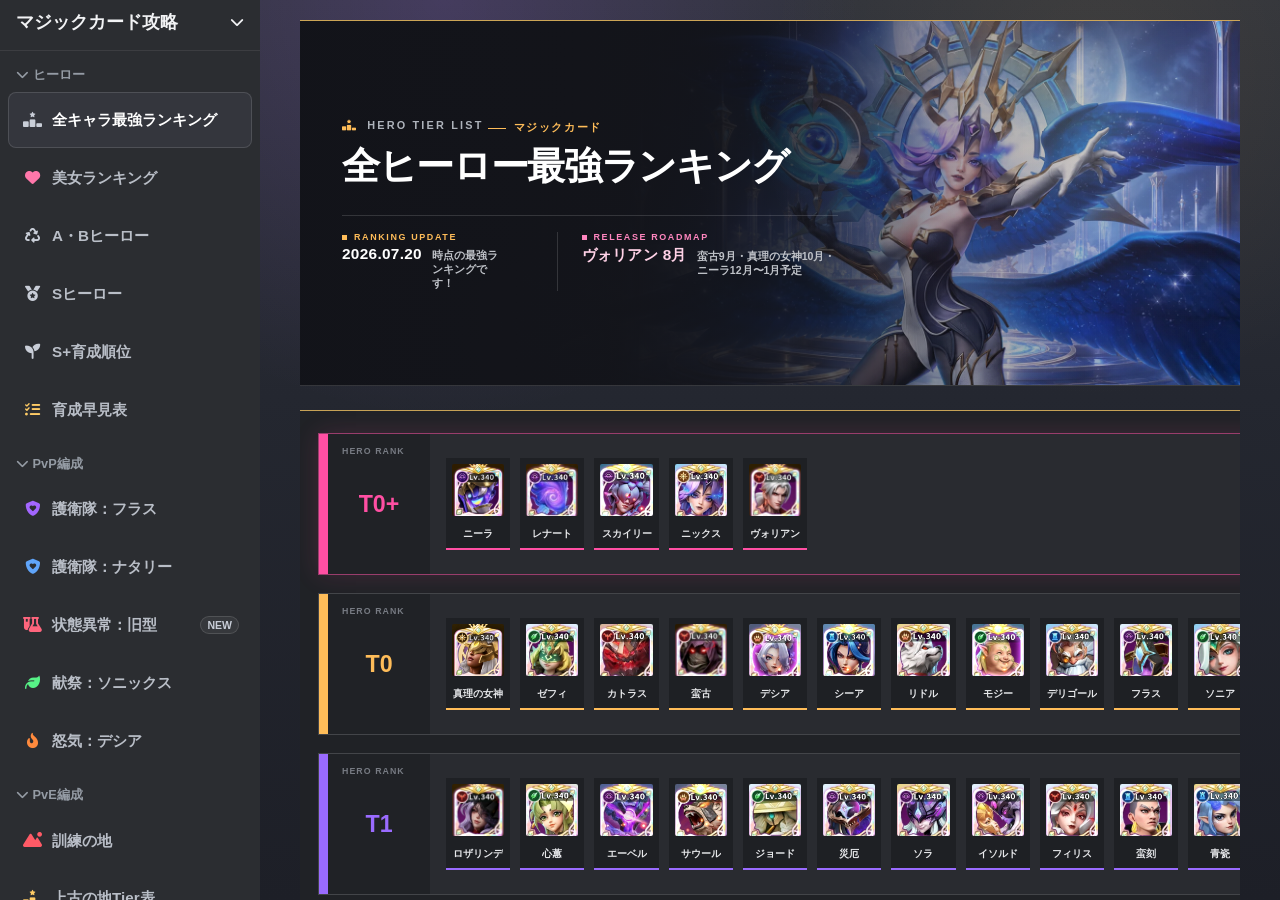
==== commit b583c6fc: "Add one-sheet S+ growth roadmap" ====
--- a/index.html
+++ b/index.html
@@ -9,14 +9,14 @@
 
   <meta name="viewport" content="width=device-width, initial-scale=1.0">
   <meta name="robots" content="index, follow">
-  <title>【2026年7月最新】マジックカード最強Tier表・シリアルコード｜もみこ</title>
+  <title>【2026年8月最新】マジックカード最強Tier表・シリアルコード｜もみこ</title>
   <meta name="description" content="マジックカードの最強Tier表や最新シリアルコードを毎月更新！PvP&PvEの調整など、もみこが徹底解説します。">
 
   <link rel="canonical" href="https://magiccard-momiko.com/">
 
   <link rel="stylesheet" href="https://cdnjs.cloudflare.com/ajax/libs/font-awesome/6.4.0/css/all.min.css">
   <link rel="stylesheet" href="style.css?v=260807-1">
-  <link rel="stylesheet" href="css/11-growth-priority-202608.css?v=260807-1">
+  <link rel="stylesheet" href="css/11-growth-priority-202608.css?v=260807-3">
   <link rel="stylesheet" href="css/25-pve-invincible.css?v=260519-1">
   <link rel="stylesheet" href="css/33-exclusive-equipment.css?v=260729-4">
 
@@ -25,7 +25,7 @@
   <link rel="apple-touch-icon" sizes="180x180" href="image/momiko/apple-touch-icon.png">
 
   <meta property="og:site_name" content="マジックカード攻略＠もみこ">
-  <meta property="og:title" content="【2026年7月最新】最強Tier表 | マジックカード攻略＠もみこ">
+  <meta property="og:title" content="【2026年8月最新】最強Tier表 | マジックカード攻略＠もみこ">
   <meta property="og:description" content="最新のシリアルコードや最強Tier表を公開中！もみこの徹底検証によるPvP無双の方程式をチェック。">
   <meta property="og:type" content="website">
   <meta property="og:url" content="https://magiccard-momiko.com/">
@@ -33,7 +33,7 @@
 
   <meta name="twitter:card" content="summary_large_image">
   <meta name="twitter:site" content="@momichan_0312">
-  <meta name="twitter:title" content="【2026年7月最新】最強Tier表 | マジックカード攻略＠もみこ">
+  <meta name="twitter:title" content="【2026年8月最新】最強Tier表 | マジックカード攻略＠もみこ">
   <meta name="twitter:description" content="最新のシリアルコードや最強Tier表を公開中！PvPで勝つための編成をチェックしよう！">
   <meta name="twitter:image" content="https://magiccard-momiko.com/images/%E6%A0%AA%E5%BC%8F%E4%BC%9A%E7%A4%BEesusi.webp">
   <meta name="referrer" content="strict-origin-when-cross-origin">
@@ -4600,20 +4600,21 @@
 
           <div class="gp26-hero-visual" aria-label="序盤から終盤までの主力ヒーロー">
             <figure class="gp26-cover-card is-first">
-              <span>START</span>
-              <img src="image/hero/alvares.webp" alt="アルバレス" width="112" height="112">
-              <figcaption><strong>アルバレス</strong><small>冒険28章</small></figcaption>
+              <span>PVE CORE</span>
+              <img src="image/hero/seiji.webp" alt="青瓷" width="112" height="112">
+              <figcaption><strong>青瓷</strong><small>序盤の主力</small></figcaption>
             </figure>
             <figure class="gp26-cover-card is-second">
-              <span>CORE</span>
+              <span>MID CORE</span>
               <img src="image/hero/sonia.webp" alt="ソニア" width="112" height="112">
-              <figcaption><strong>ソニア</strong><small>冒険42章</small></figcaption>
+              <figcaption><strong>ソニア</strong><small>中盤の主力</small></figcaption>
             </figure>
             <figure class="gp26-cover-card is-third">
-              <span>FINAL</span>
-              <img src="image/hero/spalta.webp" alt="スパルタ" width="112" height="112">
-              <figcaption><strong>スパルタ</strong><small>冒険58章</small></figcaption>
+              <span>COMING SOON</span>
+              <img src="image/hero/vorian.webp" alt="ヴォリアン" width="112" height="112">
+              <figcaption><strong>ヴォリアン</strong><small>未発売・PvP最優先級</small></figcaption>
             </figure>
+            <p class="gp26-release-note">ヴォリアンは未発売のため育成フェーズには未掲載。実装後はPvPの最優先候補です。</p>
           </div>
         </header>
 
@@ -4631,27 +4632,114 @@
           </div>
         </section>
 
-        <section class="gp26-reading" aria-labelledby="gp26-reading-title">
-          <header class="gp26-section-head">
-            <p>HOW TO READ</p>
-            <h2 id="gp26-reading-title">この3段階だけ覚えればOK</h2>
+        <section class="gp26-master" aria-labelledby="gp26-master-title">
+          <header class="gp26-master-head">
+            <div>
+              <p>ONE SHEET ROADMAP</p>
+              <h2 id="gp26-master-title">1枚でわかる S+育成ロードマップ</h2>
+            </div>
+            <p><i class="fa-solid fa-arrows-left-right"></i> 横にスライドして各育成項目を確認</p>
           </header>
-          <div class="gp26-reading-grid">
-            <article class="is-rush"><span>01</span><div><strong>最優先完成</strong><p>永劫+覚醒・Lv31・聖物9まで速攻。</p></div></article>
-            <article class="is-copy"><span>02</span><div><strong>卓越確保</strong><p>まず1枚。卓越のままでも役割を持てます。</p></div></article>
-            <article class="is-steady"><span>03</span><div><strong>伝説+育成</strong><p>4枚+Lv31を目標にコツコツ集めます。</p></div></article>
+
+          <div class="gp26-master-scroll" tabindex="0" aria-label="S+ヒーロー育成ロードマップ表">
+            <div class="gp26-master-board" aria-label="冒険28章から58章までの全7フェーズ">
+              <div class="gp26-master-legend">
+                <strong>育成ライン</strong>
+                <span class="is-rush"><b>最優先完成</b>永劫+覚醒18枚・Lv31・聖物9</span>
+                <span class="is-copy"><b>卓越確保</b>1枚</span>
+                <span class="is-steady"><b>伝説+</b>4枚・Lv31</span>
+                <span class="is-upgrade"><b>超越+</b>12枚</span>
+                <small>ヴォリアンは未発売のためフェーズ外</small>
+              </div>
+
+              <article class="gp26-master-row is-phase-1" aria-label="第1フェーズ 冒険28章">
+                <header class="gp26-master-phase">
+                  <span>01</span><div><small>1 TEAM</small><strong>冒険28章</strong><em>最初の核を作る</em></div>
+                </header>
+                <section class="gp26-master-group is-rush">
+                  <header><strong>最優先完成</strong><small>18枚・Lv31・聖物9／左から育成</small></header>
+                  <div class="gp26-master-roster">
+                    <figure><img src="image/hero/alvares.webp" alt="アルバレス" width="52" height="52" loading="lazy"><figcaption>アルバレス</figcaption></figure>
+                    <i class="fa-solid fa-chevron-right"></i>
+                    <figure><img src="image/hero/seiji.webp" alt="青瓷" width="52" height="52" loading="lazy"><figcaption>青瓷</figcaption></figure>
+                  </div>
+                </section>
+                <span class="gp26-master-arrow"><i class="fa-solid fa-arrow-right"></i></span>
+                <section class="gp26-master-group is-copy is-wide">
+                  <header><strong>卓越で確保</strong><small>各1枚／左からおすすめ</small></header>
+                  <div class="gp26-master-subsets">
+                    <div><b>四系の即戦力</b><div class="gp26-master-roster"><figure><img src="image/hero/derigol.webp" alt="デリゴール" width="52" height="52" loading="lazy"><figcaption>デリゴール</figcaption></figure><figure><img src="image/hero/mosey.webp" alt="モジー" width="52" height="52" loading="lazy"><figcaption>モジー</figcaption></figure><figure><img src="image/hero/rozalind.webp" alt="ロザリンデ" width="52" height="52" loading="lazy"><figcaption>ロザリンデ</figcaption></figure><span>OR</span><figure><img src="image/hero/beril.webp" alt="ベリル" width="52" height="52" loading="lazy"><figcaption>ベリル</figcaption></figure></div></div>
+                    <div><b>初月に1枚</b><div class="gp26-master-roster"><figure><img src="image/hero/natari.webp" alt="ナタリー" width="52" height="52" loading="lazy"><figcaption>ナタリー</figcaption></figure><figure><img src="image/hero/fenix.webp" alt="フェニックス" width="52" height="52" loading="lazy"><figcaption>フェニックス</figcaption></figure></div></div>
+                    <div><b>神話・虚空</b><div class="gp26-master-roster"><figure><img src="image/hero/nyx.webp" alt="ニックス" width="52" height="52" loading="lazy"><figcaption>ニックス</figcaption></figure><figure><img src="image/hero/skylie.webp" alt="スカイリー" width="52" height="52" loading="lazy"><figcaption>スカイリー</figcaption></figure><figure><img src="image/hero/satomi.webp" alt="サとミ" width="52" height="52" loading="lazy"><figcaption>サとミ</figcaption></figure></div></div>
+                  </div>
+                </section>
+                <span class="gp26-master-arrow"><i class="fa-solid fa-arrow-right"></i></span>
+                <section class="gp26-master-group is-steady">
+                  <header><strong>伝説+で強い</strong><small>4枚・Lv31／将来は再調整あり</small></header>
+                  <div class="gp26-master-roster"><figure><img src="image/hero/zefi.webp" alt="ゼフィ" width="52" height="52" loading="lazy"><figcaption>ゼフィ</figcaption></figure><figure><img src="image/hero/bankoku.webp" alt="蛮刻" width="52" height="52" loading="lazy"><figcaption>蛮刻</figcaption></figure><figure><img src="image/hero/serina.webp" alt="セリーナ" width="52" height="52" loading="lazy"><figcaption>セリーナ</figcaption></figure></div>
+                </section>
+              </article>
+
+              <article class="gp26-master-row is-phase-2" aria-label="第2フェーズ 冒険32章">
+                <header class="gp26-master-phase"><span>02</span><div><small>2 TEAMS</small><strong>冒険32章</strong><em>2チーム目を作る</em></div></header>
+                <section class="gp26-master-group is-rush"><header><strong>最優先完成</strong><small>18枚・Lv31・聖物9</small></header><div class="gp26-master-roster"><figure><img src="image/hero/dafne.webp" alt="ダフネ" width="52" height="52" loading="lazy"><figcaption>ダフネ</figcaption></figure></div></section>
+                <span class="gp26-master-arrow"><i class="fa-solid fa-arrow-right"></i></span>
+                <section class="gp26-master-group is-copy"><header><strong>この時点で卓越</strong><small>3〜4体／神話・虚空は片方でもOK</small></header><div class="gp26-master-roster"><figure><img src="image/hero/derigol.webp" alt="デリゴール" width="52" height="52" loading="lazy"><figcaption>デリゴール</figcaption></figure><figure><img src="image/hero/mosey.webp" alt="モジー" width="52" height="52" loading="lazy"><figcaption>モジー</figcaption></figure><figure><img src="image/hero/nyx.webp" alt="ニックス" width="52" height="52" loading="lazy"><figcaption>ニックス</figcaption></figure><span>OR</span><figure><img src="image/hero/skylie.webp" alt="スカイリー" width="52" height="52" loading="lazy"><figcaption>スカイリー</figcaption></figure></div></section>
+              </article>
+
+              <article class="gp26-master-row is-phase-3" aria-label="第3フェーズ 冒険36章">
+                <header class="gp26-master-phase"><span>03</span><div><small>3 TEAMS</small><strong>冒険36章</strong><em>3つの核を揃える</em></div></header>
+                <section class="gp26-master-group is-rush"><header><strong>最優先完成</strong><small>18枚・Lv31・聖物9</small></header><div class="gp26-master-roster"><figure><img src="image/hero/dafne.webp" alt="ダフネ" width="52" height="52" loading="lazy"><figcaption>ダフネ</figcaption></figure><figure><img src="image/hero/katras.webp" alt="カトラス" width="52" height="52" loading="lazy"><figcaption>カトラス</figcaption></figure><figure><img src="image/hero/derigol.webp" alt="デリゴール" width="52" height="52" loading="lazy"><figcaption>デリゴール</figcaption></figure></div></section>
+                <span class="gp26-master-arrow"><i class="fa-solid fa-arrow-right"></i></span>
+                <section class="gp26-master-group is-steady"><header><strong>ゆっくり永劫</strong><small>主力完成後</small></header><div class="gp26-master-roster"><figure><img src="image/hero/fillis.webp" alt="フィリス" width="52" height="52" loading="lazy"><figcaption>フィリス</figcaption></figure></div></section>
+                <span class="gp26-master-arrow"><i class="fa-solid fa-arrow-right"></i></span>
+                <section class="gp26-master-group is-copy"><header><strong>卓越で両方確保</strong><small>ここからは各1枚</small></header><div class="gp26-master-roster"><figure><img src="image/hero/nyx.webp" alt="ニックス" width="52" height="52" loading="lazy"><figcaption>ニックス</figcaption></figure><figure><img src="image/hero/skylie.webp" alt="スカイリー" width="52" height="52" loading="lazy"><figcaption>スカイリー</figcaption></figure></div></section>
+              </article>
+
+              <article class="gp26-master-row is-phase-4" aria-label="第4フェーズ 冒険42章">
+                <header class="gp26-master-phase"><span>04</span><div><small>3 TEAMS</small><strong>冒険42章</strong><em>主力を更新する</em></div></header>
+                <section class="gp26-master-group is-rush"><header><strong>最優先完成</strong><small>18枚・Lv31・聖物9</small></header><div class="gp26-master-roster"><figure><img src="image/hero/sonia.webp" alt="ソニア" width="52" height="52" loading="lazy"><figcaption>ソニア</figcaption></figure></div></section>
+                <span class="gp26-master-arrow"><i class="fa-solid fa-arrow-right"></i></span>
+                <section class="gp26-master-group is-upgrade"><header><strong>超越+・Lv40</strong><small>12枚まで強化</small></header><div class="gp26-master-roster"><figure><img src="image/hero/nyx.webp" alt="ニックス" width="52" height="52" loading="lazy"><figcaption>ニックス</figcaption></figure></div></section>
+                <span class="gp26-master-arrow"><i class="fa-solid fa-arrow-right"></i></span>
+                <section class="gp26-master-group is-replace"><header><strong>置換券</strong><small>約1年目／いずれか1体を置換</small></header><div class="gp26-master-roster"><figure><img src="image/hero/alvares.webp" alt="アルバレス" width="52" height="52" loading="lazy"><figcaption>アルバレス</figcaption></figure><span>OR</span><figure><img src="image/hero/sesina.webp" alt="セシーナ" width="52" height="52" loading="lazy"><figcaption>セシーナ</figcaption></figure><span>OR</span><figure><img src="image/hero/karist.webp" alt="カリスト" width="52" height="52" loading="lazy"><figcaption>カリスト</figcaption></figure><i class="fa-solid fa-arrow-right-long"></i><figure><img src="image/hero/sofia.webp" alt="ソフィア" width="52" height="52" loading="lazy"><figcaption>ソフィア</figcaption></figure><span>OR</span><figure><img src="image/hero/fenix.webp" alt="フェニックス" width="52" height="52" loading="lazy"><figcaption>フェニックス</figcaption></figure></div></section>
+                <span class="gp26-master-arrow"><i class="fa-solid fa-arrow-right"></i></span>
+                <section class="gp26-master-group is-steady"><header><strong>コツコツ育成</strong><small>蛮刻・セリーナは後回しの可能性</small></header><div class="gp26-master-roster"><figure><img src="image/hero/zefi.webp" alt="ゼフィ" width="52" height="52" loading="lazy"><figcaption>ゼフィ</figcaption></figure><figure><img src="image/hero/bankoku.webp" alt="蛮刻" width="52" height="52" loading="lazy"><figcaption>蛮刻</figcaption></figure><figure><img src="image/hero/serina.webp" alt="セリーナ" width="52" height="52" loading="lazy"><figcaption>セリーナ</figcaption></figure><figure><img src="image/hero/mosey.webp" alt="モジー" width="52" height="52" loading="lazy"><figcaption>モジー</figcaption></figure><figure><img src="image/hero/tea.webp" alt="シーア" width="52" height="52" loading="lazy"><figcaption>シーア</figcaption></figure><figure><img src="image/hero/shinfi.webp" alt="心蕙" width="52" height="52" loading="lazy"><figcaption>心蕙</figcaption></figure></div></section>
+              </article>
+
+              <article class="gp26-master-row is-phase-5" aria-label="第5フェーズ 冒険46章">
+                <header class="gp26-master-phase"><span>05</span><div><small>4 TEAMS</small><strong>冒険46章</strong><em>4チーム目を作る</em></div></header>
+                <section class="gp26-master-group is-rush"><header><strong>最優先完成</strong><small>18枚・Lv31・聖物9</small></header><div class="gp26-master-roster"><figure><img src="image/hero/decia.webp" alt="デシア" width="52" height="52" loading="lazy"><figcaption>デシア</figcaption></figure></div></section>
+                <span class="gp26-master-arrow"><i class="fa-solid fa-arrow-right"></i></span>
+                <section class="gp26-master-group is-steady"><header><strong>コツコツ育成</strong><small>次の完成候補</small></header><div class="gp26-master-roster"><figure><img src="image/hero/riddle.webp" alt="リドル" width="52" height="52" loading="lazy"><figcaption>リドル</figcaption></figure><figure><img src="image/hero/mosey.webp" alt="モジー" width="52" height="52" loading="lazy"><figcaption>モジー</figcaption></figure><figure><img src="image/hero/tea.webp" alt="シーア" width="52" height="52" loading="lazy"><figcaption>シーア</figcaption></figure><figure><img src="image/hero/shinfi.webp" alt="心蕙" width="52" height="52" loading="lazy"><figcaption>心蕙</figcaption></figure></div></section>
+              </article>
+
+              <article class="gp26-master-row is-phase-6" aria-label="第6フェーズ 冒険50章">
+                <header class="gp26-master-phase"><span>06</span><div><small>5 TEAMS</small><strong>冒険50章</strong><em>主力を完成させる</em></div></header>
+                <section class="gp26-master-group is-rush"><header><strong>最優先完成</strong><small>18枚・Lv31・聖物9</small></header><div class="gp26-master-roster"><figure><img src="image/hero/riddle.webp" alt="リドル" width="52" height="52" loading="lazy"><figcaption>リドル</figcaption></figure><figure><img src="image/hero/mosey.webp" alt="モジー" width="52" height="52" loading="lazy"><figcaption>モジー</figcaption></figure><figure><img src="image/hero/tea.webp" alt="シーア" width="52" height="52" loading="lazy"><figcaption>シーア</figcaption></figure><figure><img src="image/hero/shinfi.webp" alt="心蕙" width="52" height="52" loading="lazy"><figcaption>心蕙</figcaption></figure><figure><img src="image/hero/sofia.webp" alt="ソフィア" width="52" height="52" loading="lazy"><figcaption>ソフィア</figcaption></figure><span>OR</span><figure><img src="image/hero/fenix.webp" alt="フェニックス" width="52" height="52" loading="lazy"><figcaption>フェニックス</figcaption></figure></div></section>
+                <span class="gp26-master-arrow"><i class="fa-solid fa-arrow-right"></i></span>
+                <section class="gp26-master-group is-upgrade"><header><strong>超越+</strong><small>12枚まで育成</small></header><div class="gp26-master-roster"><figure><img src="image/hero/skylie.webp" alt="スカイリー" width="52" height="52" loading="lazy"><figcaption>スカイリー</figcaption></figure></div></section>
+              </article>
+
+              <article class="gp26-master-row is-phase-7" aria-label="第7フェーズ 冒険54章から58章">
+                <header class="gp26-master-phase"><span>07</span><div><small>5 TEAMS</small><strong>冒険54〜58章</strong><em>終盤の戦略幅を作る</em></div></header>
+                <section class="gp26-master-group is-rush"><header><strong>最優先完成</strong><small>18枚・Lv31・聖物9</small></header><div class="gp26-master-roster"><figure><img src="image/hero/spalta.webp" alt="スパルタ" width="52" height="52" loading="lazy"><figcaption>スパルタ</figcaption></figure></div></section>
+                <span class="gp26-master-arrow"><i class="fa-solid fa-arrow-right"></i></span>
+                <section class="gp26-master-group is-steady"><header><strong>微課金以上</strong><small>できれば育てたい3体</small></header><div class="gp26-master-roster"><figure><img src="image/hero/saul.webp" alt="サウール" width="52" height="52" loading="lazy"><figcaption>サウール</figcaption></figure><figure><img src="image/hero/kein.webp" alt="ケイン" width="52" height="52" loading="lazy"><figcaption>ケイン</figcaption></figure><figure><img src="image/hero/jodo.webp" alt="ジョード" width="52" height="52" loading="lazy"><figcaption>ジョード</figcaption></figure></div></section>
+                <span class="gp26-master-arrow"><i class="fa-solid fa-arrow-right"></i></span>
+                <section class="gp26-master-group is-copy"><header><strong>卓越で確保</strong><small>まず1枚</small></header><div class="gp26-master-roster"><figure><img src="image/hero/satomi.webp" alt="サとミ" width="52" height="52" loading="lazy"><figcaption>サとミ</figcaption></figure></div></section>
+                <span class="gp26-master-arrow"><i class="fa-solid fa-arrow-right"></i></span>
+                <section class="gp26-master-group is-option"><header><strong>余裕があれば</strong><small>戦略幅を広げる3体</small></header><div class="gp26-master-roster"><figure><img src="image/hero/avi.webp" alt="アヴィ" width="52" height="52" loading="lazy"><figcaption>アヴィ</figcaption></figure><figure><img src="image/hero/rexcer.webp" alt="レクサー" width="52" height="52" loading="lazy"><figcaption>レクサー</figcaption></figure><figure><img src="image/hero/elnriny.webp" alt="エルリニー" width="52" height="52" loading="lazy"><figcaption>エルリニー</figcaption></figure></div></section>
+              </article>
+
+              <footer class="gp26-master-notes">
+                <span><b>対象</b>無課金・微課金向け。イルカ帯以上は別方針</span>
+                <span><b>調整候補</b>蛮刻は被ダメージ上限が−70%へ変われば優先度を再検討</span>
+                <span><b>未発売</b>ヴォリアンはフェーズ外。実装後はスパルタよりPvP優先度が上</span>
+              </footer>
+            </div>
           </div>
         </section>
-
-        <div class="gp26-route" aria-label="冒険章ごとの育成フェーズ">
-          <span><b>01</b>28章<small>1 TEAM</small></span>
-          <span><b>02</b>32章<small>2 TEAMS</small></span>
-          <span><b>03</b>36章<small>3 TEAMS</small></span>
-          <span><b>04</b>42章<small>3 TEAMS</small></span>
-          <span><b>05</b>46章<small>4 TEAMS</small></span>
-          <span><b>06</b>50章<small>5 TEAMS</small></span>
-          <span><b>07</b>54〜58章<small>5 TEAMS</small></span>
-        </div>
 
         <main class="gp26-roadmap">
           <article class="gp26-phase is-phase-1" aria-labelledby="gp26-phase-1">
@@ -4757,6 +4845,7 @@
               <section class="gp26-step is-rush"><header><span>最優先完成</span><div><h3>永劫+覚醒・Lv31・聖物9</h3></div></header><div class="gp26-roster"><figure><img src="image/hero/spalta.webp" alt="スパルタ" width="64" height="64" loading="lazy"><figcaption>スパルタ</figcaption></figure></div></section>
               <section class="gp26-step is-steady"><header><span>微課金以上</span><div><h3>ここまで育てたい3体</h3></div></header><div class="gp26-roster"><figure><img src="image/hero/saul.webp" alt="サウール" width="64" height="64" loading="lazy"><figcaption>サウール</figcaption></figure><figure><img src="image/hero/kein.webp" alt="ケイン" width="64" height="64" loading="lazy"><figcaption>ケイン</figcaption></figure><figure><img src="image/hero/jodo.webp" alt="ジョード" width="64" height="64" loading="lazy"><figcaption>ジョード</figcaption></figure></div></section>
               <section class="gp26-step is-copy"><header><span>卓越確保</span><div><h3>1枚確保でOK</h3></div></header><div class="gp26-roster"><figure><img src="image/hero/satomi.webp" alt="サとミ" width="64" height="64" loading="lazy"><figcaption>サとミ</figcaption></figure></div></section>
+              <section class="gp26-step is-option"><header><span>余裕があれば</span><div><h3>戦略幅を広げる追加育成</h3><p>第7フェーズまで進んだ後の選択肢</p></div></header><div class="gp26-roster"><figure><img src="image/hero/avi.webp" alt="アヴィ" width="64" height="64" loading="lazy"><figcaption>アヴィ</figcaption></figure><figure><img src="image/hero/rexcer.webp" alt="レクサー" width="64" height="64" loading="lazy"><figcaption>レクサー</figcaption></figure><figure><img src="image/hero/elnriny.webp" alt="エルリニー" width="64" height="64" loading="lazy"><figcaption>エルリニー</figcaption></figure></div></section>
             </div>
           </article>
         </main>
--- a/css/11-growth-priority-202608.css
+++ b/css/11-growth-priority-202608.css
@@ -129,6 +129,7 @@
 
 .gp26-hero-visual {
   display: flex;
+  flex-wrap: wrap;
   align-items: center;
   justify-content: center;
   min-height: 300px;
@@ -198,6 +199,17 @@
   transform: translate(-24px, 18px) rotate(7deg);
 }
 
+.gp26-release-note {
+  flex: 0 0 100%;
+  max-width: 510px;
+  margin: 24px auto 0;
+  color: #aeb6c2;
+  font-size: 0.7rem;
+  font-weight: 750;
+  line-height: 1.65;
+  text-align: center;
+}
+
 .gp26-rarity-guide {
   display: grid;
   grid-template-columns: minmax(280px, 0.7fr) minmax(0, 1.3fr);
@@ -349,6 +361,367 @@
   line-height: 1.55;
 }
 
+/* One-sheet roadmap */
+.gp26-master {
+  margin: 54px 0 18px;
+}
+
+.gp26-master-head {
+  display: flex;
+  gap: 24px;
+  align-items: end;
+  justify-content: space-between;
+  margin-bottom: 18px;
+}
+
+.gp26-master-head > div > p {
+  margin: 0 0 7px;
+  color: var(--gp-gold);
+  font-size: 0.7rem;
+  font-weight: 950;
+  letter-spacing: 0.14em;
+}
+
+.gp26-master-head h2 {
+  margin: 0;
+  color: #fff;
+  font-size: clamp(1.55rem, 3vw, 2.35rem);
+  line-height: 1.25;
+}
+
+.gp26-master-head > p {
+  display: flex;
+  gap: 8px;
+  align-items: center;
+  margin: 0 0 4px;
+  color: #9098a4;
+  font-size: 0.7rem;
+  font-weight: 800;
+  white-space: nowrap;
+}
+
+.gp26-master-head > p i {
+  color: var(--gp-blue);
+}
+
+.gp26-master-scroll {
+  overflow-x: auto;
+  border: 1px solid rgba(255, 255, 255, 0.11);
+  border-top-color: rgba(242, 195, 97, 0.72);
+  border-radius: 4px;
+  background: #1b1e23;
+  box-shadow: 0 22px 56px rgba(0, 0, 0, 0.3);
+  scrollbar-color: rgba(242, 195, 97, 0.55) #17191e;
+  scrollbar-width: thin;
+}
+
+.gp26-master-scroll:focus-visible {
+  outline: 2px solid var(--gp-blue);
+  outline-offset: 3px;
+}
+
+.gp26-master-board {
+  width: 1600px;
+  min-width: 1600px;
+  padding: 22px;
+  background:
+    radial-gradient(circle at 92% 8%, rgba(105, 200, 255, 0.06), transparent 24%),
+    #202329;
+}
+
+.gp26-master-legend {
+  display: flex;
+  gap: 8px;
+  align-items: center;
+  min-height: 54px;
+  margin-bottom: 10px;
+  padding: 8px 10px;
+  border-radius: 3px;
+  background: #181b20;
+}
+
+.gp26-master-legend > strong {
+  margin: 0 7px 0 3px;
+  color: #fff;
+  font-size: 0.73rem;
+  white-space: nowrap;
+}
+
+.gp26-master-legend > span {
+  display: inline-flex;
+  gap: 6px;
+  align-items: center;
+  min-height: 30px;
+  padding: 0 10px;
+  border: 1px solid rgba(255, 255, 255, 0.08);
+  border-radius: 999px;
+  color: #aeb5c0;
+  background: #22252b;
+  font-size: 0.62rem;
+  font-weight: 750;
+  white-space: nowrap;
+}
+
+.gp26-master-legend > span b {
+  color: var(--gp-gold);
+  font-size: 0.65rem;
+}
+
+.gp26-master-legend > span.is-copy b { color: var(--gp-blue); }
+.gp26-master-legend > span.is-steady b { color: var(--gp-green); }
+.gp26-master-legend > span.is-upgrade b { color: var(--gp-purple); }
+
+.gp26-master-legend > small {
+  margin-left: auto;
+  color: #8f96a1;
+  font-size: 0.62rem;
+  font-weight: 800;
+  white-space: nowrap;
+}
+
+.gp26-master-row {
+  --phase: var(--gp-gold);
+  display: flex;
+  gap: 10px;
+  align-items: stretch;
+  min-height: 142px;
+  padding: 10px;
+  border-top: 1px solid rgba(255, 255, 255, 0.09);
+  background: #272a30;
+}
+
+.gp26-master-row + .gp26-master-row {
+  margin-top: 8px;
+}
+
+.gp26-master-row.is-phase-2 { --phase: #68c8ff; }
+.gp26-master-row.is-phase-3 { --phase: #67d49b; }
+.gp26-master-row.is-phase-4 { --phase: #ffad61; }
+.gp26-master-row.is-phase-5 { --phase: #ff777c; }
+.gp26-master-row.is-phase-6 { --phase: #a98bff; }
+.gp26-master-row.is-phase-7 { --phase: #ff76b2; }
+
+.gp26-master-phase {
+  position: sticky;
+  left: 0;
+  z-index: 5;
+  flex: 0 0 184px;
+  display: flex;
+  gap: 13px;
+  align-items: center;
+  padding: 16px 14px;
+  border: 1px solid color-mix(in srgb, var(--phase) 40%, transparent);
+  border-radius: 4px;
+  background: color-mix(in srgb, var(--phase) 9%, #1a1d22);
+  box-shadow: 14px 0 22px rgba(15, 17, 21, 0.68);
+}
+
+.gp26-master-phase > span {
+  flex: 0 0 54px;
+  display: grid;
+  place-items: center;
+  width: 54px;
+  height: 54px;
+  border-radius: 50%;
+  color: #fff;
+  background: color-mix(in srgb, var(--phase) 78%, #252932);
+  box-shadow: inset 0 0 0 3px rgba(255, 255, 255, 0.1), 0 8px 20px rgba(0, 0, 0, 0.25);
+  font-family: "Arial Narrow", "Helvetica Neue", sans-serif;
+  font-size: 1.55rem;
+  font-weight: 950;
+}
+
+.gp26-master-phase div {
+  min-width: 0;
+}
+
+.gp26-master-phase small,
+.gp26-master-phase strong,
+.gp26-master-phase em {
+  display: block;
+}
+
+.gp26-master-phase small {
+  color: var(--phase);
+  font-size: 0.55rem;
+  font-weight: 950;
+  letter-spacing: 0.1em;
+}
+
+.gp26-master-phase strong {
+  margin-top: 3px;
+  color: #fff;
+  font-size: 0.88rem;
+  white-space: nowrap;
+}
+
+.gp26-master-phase em {
+  margin-top: 7px;
+  color: #969eaa;
+  font-size: 0.67rem;
+  font-style: normal;
+  font-weight: 750;
+  line-height: 1.45;
+}
+
+.gp26-master-group {
+  --group: var(--gp-gold);
+  flex: 0 0 auto;
+  display: grid;
+  align-content: center;
+  min-width: 114px;
+  padding: 12px 13px;
+  border: 1px solid color-mix(in srgb, var(--group) 52%, transparent);
+  border-radius: 4px;
+  background: color-mix(in srgb, var(--group) 5%, #1e2127);
+}
+
+.gp26-master-group.is-copy { --group: var(--gp-blue); }
+.gp26-master-group.is-steady { --group: var(--gp-green); }
+.gp26-master-group.is-upgrade { --group: var(--gp-purple); }
+.gp26-master-group.is-replace { --group: var(--gp-pink); }
+.gp26-master-group.is-option { --group: #8dd7ff; }
+
+.gp26-master-group > header {
+  display: flex;
+  gap: 9px;
+  align-items: baseline;
+  margin-bottom: 8px;
+  white-space: nowrap;
+}
+
+.gp26-master-group > header strong {
+  color: var(--group);
+  font-size: 0.78rem;
+}
+
+.gp26-master-group > header small {
+  color: #858d99;
+  font-size: 0.68rem;
+  font-weight: 750;
+}
+
+.gp26-master-roster {
+  display: flex;
+  flex-wrap: nowrap;
+  gap: 6px;
+  align-items: center;
+}
+
+.gp26-master-roster figure {
+  flex: 0 0 58px;
+  width: 58px;
+  margin: 0;
+  text-align: center;
+}
+
+.gp26-master-roster img {
+  width: 52px;
+  height: 52px;
+  margin: 0 auto;
+  border: 1px solid rgba(255, 255, 255, 0.18);
+  border-radius: 4px;
+  object-fit: cover;
+  box-shadow: 0 5px 12px rgba(0, 0, 0, 0.3);
+}
+
+.gp26-master-roster figcaption {
+  margin-top: 5px;
+  overflow: hidden;
+  color: #f1f3f6;
+  font-size: 0.69rem;
+  font-weight: 850;
+  letter-spacing: -0.05em;
+  line-height: 1.15;
+  text-overflow: ellipsis;
+  white-space: nowrap;
+}
+
+.gp26-master-roster > span {
+  flex: 0 0 auto;
+  display: grid;
+  place-items: center;
+  min-width: 25px;
+  height: 22px;
+  padding: 0 5px;
+  border-radius: 999px;
+  color: #b8bec8;
+  background: #30343c;
+  font-size: 0.5rem;
+  font-weight: 950;
+}
+
+.gp26-master-roster > i {
+  flex: 0 0 auto;
+  color: var(--group);
+  font-size: 0.7rem;
+}
+
+.gp26-master-subsets {
+  display: flex;
+  gap: 13px;
+  align-items: end;
+}
+
+.gp26-master-subsets > div {
+  position: relative;
+}
+
+.gp26-master-subsets > div + div {
+  padding-left: 13px;
+  border-left: 1px solid rgba(255, 255, 255, 0.08);
+}
+
+.gp26-master-subsets b {
+  display: block;
+  margin-bottom: 5px;
+  color: #89919d;
+  font-size: 0.67rem;
+  font-weight: 850;
+}
+
+.gp26-master-arrow {
+  flex: 0 0 22px;
+  display: grid;
+  place-items: center;
+  color: #666e7a;
+  font-size: 0.7rem;
+}
+
+.gp26-master-row.is-phase-2 .gp26-master-group:last-child,
+.gp26-master-row.is-phase-5 .gp26-master-group:last-child {
+  min-width: 380px;
+}
+
+.gp26-master-row.is-phase-3 .gp26-master-group:last-child,
+.gp26-master-row.is-phase-6 .gp26-master-group:first-of-type,
+.gp26-master-row.is-phase-7 .gp26-master-group:last-child {
+  min-width: 230px;
+}
+
+.gp26-master-notes {
+  display: flex;
+  gap: 24px;
+  align-items: center;
+  min-height: 52px;
+  margin-top: 10px;
+  padding: 10px 14px;
+  border-radius: 3px;
+  color: #959da8;
+  background: #181b20;
+  font-size: 0.68rem;
+  font-weight: 750;
+}
+
+.gp26-master-notes span {
+  white-space: nowrap;
+}
+
+.gp26-master-notes b {
+  margin-right: 6px;
+  color: var(--gp-gold);
+}
+
 .gp26-route {
   display: grid;
   grid-template-columns: repeat(7, minmax(120px, 1fr));
@@ -498,6 +871,7 @@
 .gp26-step.is-steady > header > span { background: var(--gp-green); }
 .gp26-step.is-upgrade > header > span { color: #fff; background: var(--gp-purple); }
 .gp26-step.is-replace > header > span { color: #fff; background: var(--gp-pink); }
+.gp26-step.is-option > header > span { color: #101218; background: #8dd7ff; }
 
 .gp26-step h3 {
   margin: 9px 0 0;
@@ -767,6 +1141,22 @@
     grid-template-columns: 1fr;
   }
 
+  .gp26-master {
+    margin-top: 38px;
+  }
+
+  .gp26-master-head {
+    display: block;
+  }
+
+  .gp26-master-head > p {
+    margin-top: 10px;
+  }
+
+  .gp26-master-scroll {
+    margin-right: -1px;
+  }
+
   .gp26-route {
     margin-top: 40px;
   }
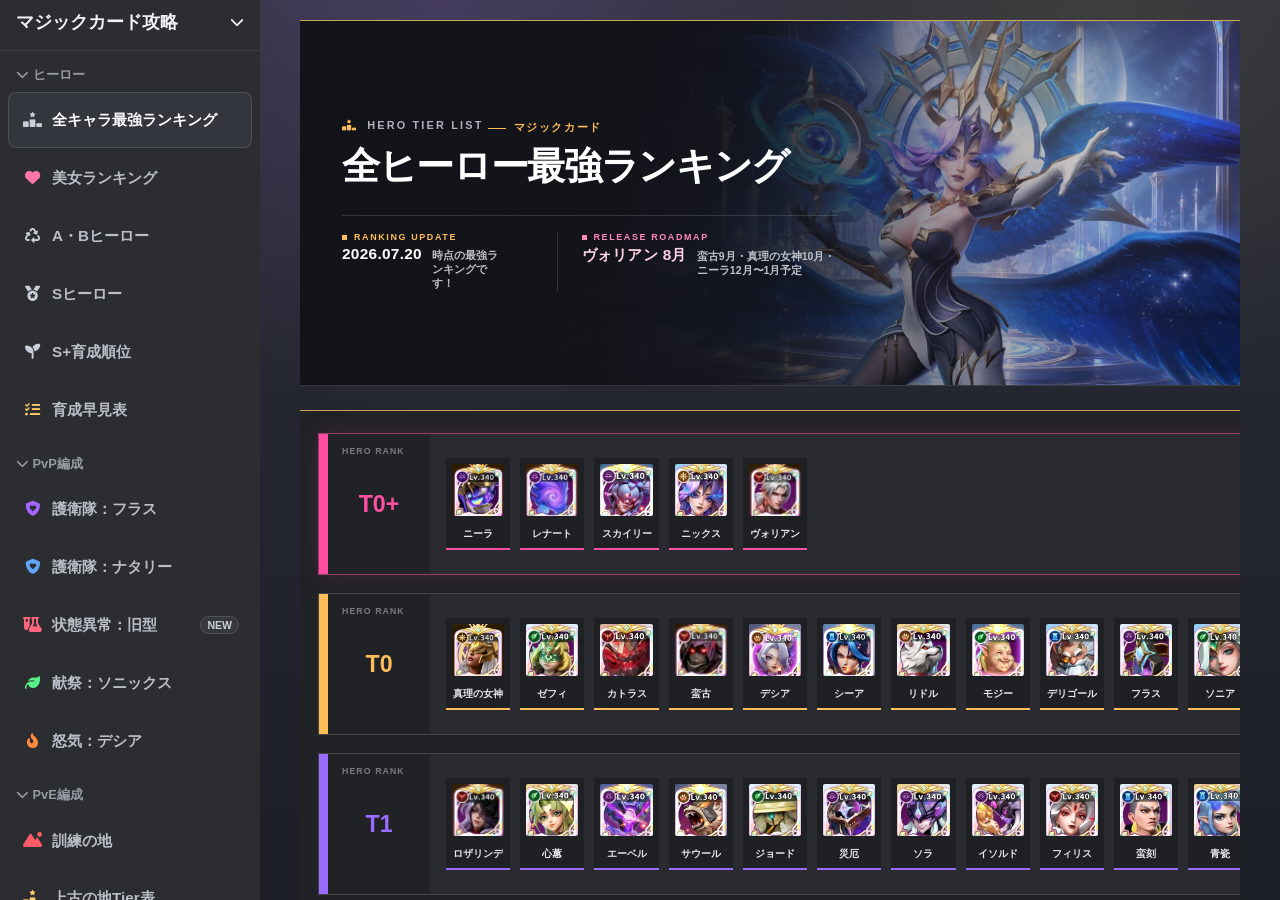
==== commit 11a8b1fe: "Add Vorian as phase seven alternative" ====
--- a/index.html
+++ b/index.html
@@ -4614,7 +4614,7 @@
               <img src="image/hero/vorian.webp" alt="ヴォリアン" width="112" height="112">
               <figcaption><strong>ヴォリアン</strong><small>未発売・PvP最優先級</small></figcaption>
             </figure>
-            <p class="gp26-release-note">ヴォリアンは未発売のため育成フェーズには未掲載。実装後はPvPの最優先候補です。</p>
+            <p class="gp26-release-note">ヴォリアンは未発売ですが、第7フェーズではスパルタとの選択候補として掲載しています。</p>
           </div>
         </header>
 
@@ -4649,7 +4649,7 @@
                 <span class="is-copy"><b>卓越確保</b>1枚</span>
                 <span class="is-steady"><b>伝説+</b>4枚・Lv31</span>
                 <span class="is-upgrade"><b>超越+</b>12枚</span>
-                <small>ヴォリアンは未発売のためフェーズ外</small>
+                <small>第7フェーズはスパルタ OR ヴォリアン</small>
               </div>
 
               <article class="gp26-master-row is-phase-1" aria-label="第1フェーズ 冒険28章">
@@ -4723,7 +4723,7 @@
 
               <article class="gp26-master-row is-phase-7" aria-label="第7フェーズ 冒険54章から58章">
                 <header class="gp26-master-phase"><span>07</span><div><small>5 TEAMS</small><strong>冒険54〜58章</strong><em>終盤の戦略幅を作る</em></div></header>
-                <section class="gp26-master-group is-rush"><header><strong>最優先完成</strong><small>18枚・Lv31・聖物9</small></header><div class="gp26-master-roster"><figure><img src="image/hero/spalta.webp" alt="スパルタ" width="52" height="52" loading="lazy"><figcaption>スパルタ</figcaption></figure></div></section>
+                <section class="gp26-master-group is-rush"><header><strong>最優先完成</strong><small>18枚・Lv31・聖物9</small></header><div class="gp26-master-roster"><figure><img src="image/hero/spalta.webp" alt="スパルタ" width="52" height="52" loading="lazy"><figcaption>スパルタ</figcaption></figure><span>OR</span><figure><img src="image/hero/vorian.webp" alt="ヴォリアン" width="52" height="52" loading="lazy"><figcaption>ヴォリアン</figcaption></figure></div></section>
                 <span class="gp26-master-arrow"><i class="fa-solid fa-arrow-right"></i></span>
                 <section class="gp26-master-group is-steady"><header><strong>微課金以上</strong><small>できれば育てたい3体</small></header><div class="gp26-master-roster"><figure><img src="image/hero/saul.webp" alt="サウール" width="52" height="52" loading="lazy"><figcaption>サウール</figcaption></figure><figure><img src="image/hero/kein.webp" alt="ケイン" width="52" height="52" loading="lazy"><figcaption>ケイン</figcaption></figure><figure><img src="image/hero/jodo.webp" alt="ジョード" width="52" height="52" loading="lazy"><figcaption>ジョード</figcaption></figure></div></section>
                 <span class="gp26-master-arrow"><i class="fa-solid fa-arrow-right"></i></span>
@@ -4735,7 +4735,7 @@
               <footer class="gp26-master-notes">
                 <span><b>対象</b>無課金・微課金向け。イルカ帯以上は別方針</span>
                 <span><b>調整候補</b>蛮刻は被ダメージ上限が−70%へ変われば優先度を再検討</span>
-                <span><b>未発売</b>ヴォリアンはフェーズ外。実装後はスパルタよりPvP優先度が上</span>
+                <span><b>第7フェーズ</b>スパルタ OR ヴォリアン。ヴォリアンは未発売</span>
               </footer>
             </div>
           </div>
@@ -4842,7 +4842,7 @@
               <div><p>5 TEAMS · ADVENTURE 54–58</p><h2 id="gp26-phase-7">第7フェーズ　冒険54〜58章攻略</h2><small>終盤PvEへ向けた最終強化</small></div>
             </header>
             <div class="gp26-step-list">
-              <section class="gp26-step is-rush"><header><span>最優先完成</span><div><h3>永劫+覚醒・Lv31・聖物9</h3></div></header><div class="gp26-roster"><figure><img src="image/hero/spalta.webp" alt="スパルタ" width="64" height="64" loading="lazy"><figcaption>スパルタ</figcaption></figure></div></section>
+              <section class="gp26-step is-rush"><header><span>最優先完成</span><div><h3>永劫+覚醒・Lv31・聖物9</h3><p>スパルタ OR ヴォリアン</p></div></header><div class="gp26-roster"><figure><img src="image/hero/spalta.webp" alt="スパルタ" width="64" height="64" loading="lazy"><figcaption>スパルタ</figcaption></figure><span class="gp26-or">OR</span><figure><img src="image/hero/vorian.webp" alt="ヴォリアン" width="64" height="64" loading="lazy"><figcaption>ヴォリアン</figcaption></figure></div></section>
               <section class="gp26-step is-steady"><header><span>微課金以上</span><div><h3>ここまで育てたい3体</h3></div></header><div class="gp26-roster"><figure><img src="image/hero/saul.webp" alt="サウール" width="64" height="64" loading="lazy"><figcaption>サウール</figcaption></figure><figure><img src="image/hero/kein.webp" alt="ケイン" width="64" height="64" loading="lazy"><figcaption>ケイン</figcaption></figure><figure><img src="image/hero/jodo.webp" alt="ジョード" width="64" height="64" loading="lazy"><figcaption>ジョード</figcaption></figure></div></section>
               <section class="gp26-step is-copy"><header><span>卓越確保</span><div><h3>1枚確保でOK</h3></div></header><div class="gp26-roster"><figure><img src="image/hero/satomi.webp" alt="サとミ" width="64" height="64" loading="lazy"><figcaption>サとミ</figcaption></figure></div></section>
               <section class="gp26-step is-option"><header><span>余裕があれば</span><div><h3>戦略幅を広げる追加育成</h3><p>第7フェーズまで進んだ後の選択肢</p></div></header><div class="gp26-roster"><figure><img src="image/hero/avi.webp" alt="アヴィ" width="64" height="64" loading="lazy"><figcaption>アヴィ</figcaption></figure><figure><img src="image/hero/rexcer.webp" alt="レクサー" width="64" height="64" loading="lazy"><figcaption>レクサー</figcaption></figure><figure><img src="image/hero/elnriny.webp" alt="エルリニー" width="64" height="64" loading="lazy"><figcaption>エルリニー</figcaption></figure></div></section>
